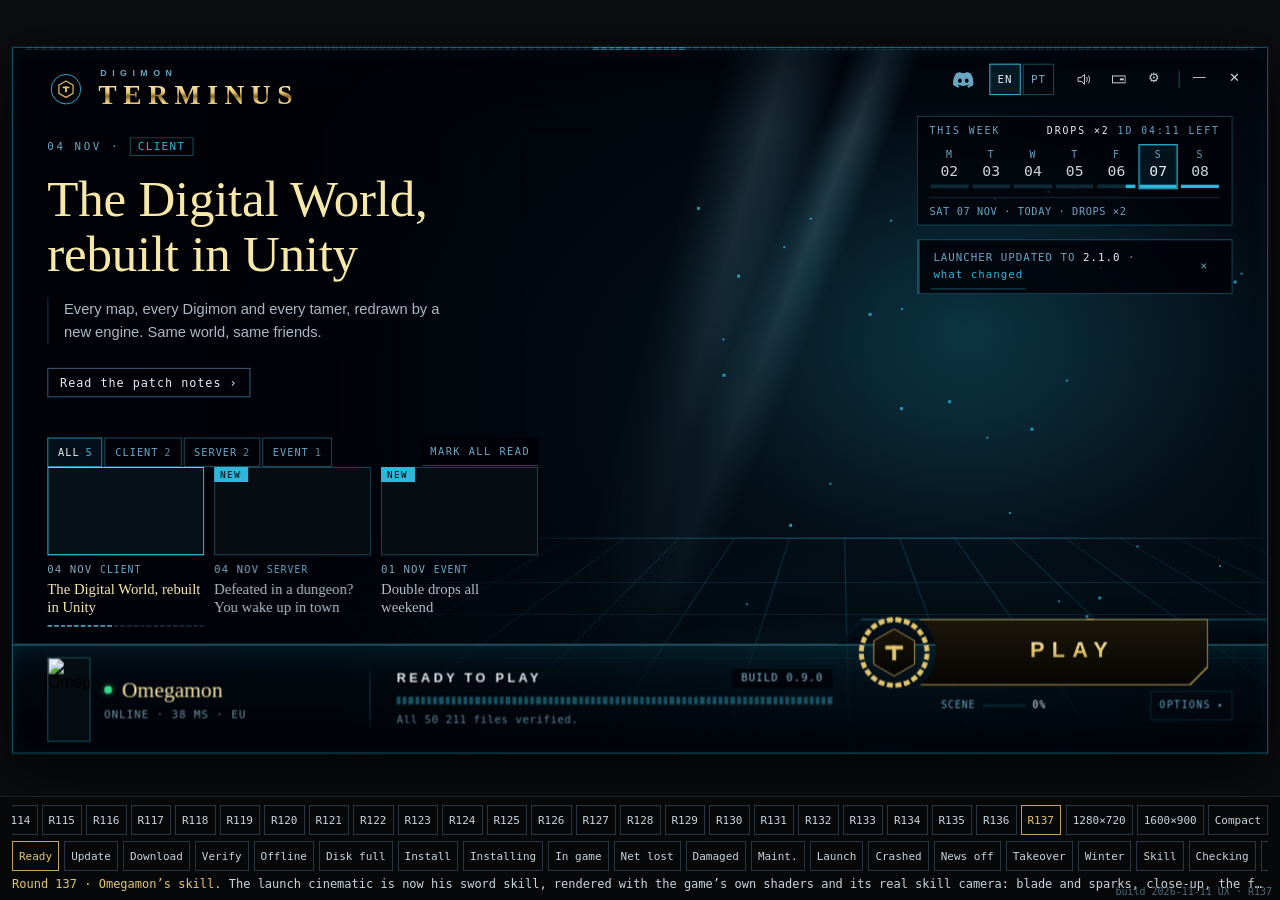
==== launcher-src/mockup.html @ d9e3bd2e "Launcher R137: launch cinematic is Omegamon's sword skill (bs01), rendered with the game's translate" ====
<!DOCTYPE html>
<html lang="en">
<head>
<meta charset="utf-8">
<meta name="viewport" content="width=device-width, initial-scale=1">
<title>Terminus Launcher — 137 rounds</title>
<link rel="icon" href="data:,">
<style>
  /* One hundred rounds, cumulative: round N = round N-1 + one change. #win gets classes r1..rN.
     Launcher only: update, news, server, settings, play. No account, no tamer (owner rule). */
  :root{--g:#000208;--td:#17505F;--tc:#1F8FAE;--tb:#2FB6D8;--lb:#4B8AA5;--gold:#E3C56E;--gd:#C7A452;--gb:#B99B52;--gl:#F7E7A8;--ink:#E8EDF2;--sil:#C9D4DC;--ok:#39d98a;--bad:#FF6644;--red:#CC2200;--un:#0d2a34;--warn:#E3C56E}
  *{box-sizing:border-box}
  html,body{margin:0;height:100%;background:#0b0d10;overflow:hidden;font-family:"Segoe UI",sans-serif;user-select:none}
  #fit{position:fixed;inset:0;display:grid;place-items:start start;padding-top:15px}
  #win{position:relative;width:1280px;height:720px;overflow:clip;background:var(--g);box-shadow:0 18px 60px #000d;outline:1px solid #1c2228;transform-origin:center;flex:none}
  button{all:unset;cursor:pointer} :focus-visible{outline:1px solid var(--gold);outline-offset:3px}
  .hide{display:none!important}

  /* ---- scene ---- */
  .scene{position:absolute;inset:0;background:url(img/hero_2560.png) 62% 50%/cover}
  .studio{position:absolute;inset:0;display:none;background:radial-gradient(ellipse 50% 42% at 66% 78%,rgba(31,143,174,.30),transparent 70%),radial-gradient(ellipse 70% 60% at 70% 40%,#071a24 0%,#020810 55%,#000208 100%)}
  .dots{position:absolute;inset:0;display:none;background:radial-gradient(circle,rgba(31,143,174,.16) 1px,transparent 1.6px) 0 0/12px 12px;-webkit-mask:radial-gradient(ellipse 45% 55% at 70% 55%,#000,transparent 75%);mask:radial-gradient(ellipse 45% 55% at 70% 55%,#000,transparent 75%)}
  .giant{position:absolute;left:560px;top:70px;display:none;font:700 150px Georgia,serif;letter-spacing:.04em;color:transparent;-webkit-text-stroke:1px rgba(47,182,216,.16);white-space:nowrap;pointer-events:none}
  .pair{position:absolute;left:100px;top:0;width:1280px;height:720px;display:none;background:url(img/hero_alpha.png) 0 0/1280px 720px no-repeat}
  .px1,.px2,.px3{transition:transform 1.2s cubic-bezier(.2,.6,.2,1)}
  #win.r6 .px1{transform:translate(calc(var(--px,0)*-3px),calc(var(--py,0)*-2px))}
  #win.r6 .px2{transform:translate(calc(var(--px,0)*-8px),calc(var(--py,0)*-4px))}
  #win.r6 .px3{transform:translate(calc(var(--px,0)*-14px),calc(var(--py,0)*-6px))}
  #win.r6 .pair .float{position:absolute;inset:0}
  #win.r6 .pair{animation:hover 7s ease-in-out infinite}
  @keyframes hover{50%{translate:0 -5px}}
  .fade{position:absolute;inset:0;pointer-events:none;background:linear-gradient(90deg,rgba(0,2,8,.94) 0%,rgba(0,2,8,.78) 30%,rgba(0,2,8,.12) 60%,transparent 78%),linear-gradient(0deg,rgba(0,2,8,.96) 0%,rgba(0,2,8,.55) 16%,transparent 34%),linear-gradient(180deg,rgba(0,2,8,.7),transparent 16%)}
  #win.r2 .scene{display:none} #win.r2 .studio,#win.r2 .dots,#win.r2 .giant,#win.r2 .pair{display:block}
  /* R11 close-up: the figure fills the right half and is the scale, so the giant outline goes */
  .haze{position:absolute;inset:0;display:none;pointer-events:none;background:radial-gradient(ellipse 46% 26% at 70% 104%,rgba(31,143,174,.20),transparent 70%),linear-gradient(0deg,rgba(23,80,95,.16),transparent 30%)}
  #win.r11 .giant{display:none!important} #win.r11 .haze{display:block}
  #win.r11 .pair{left:0;background-image:url(img/hero_close_alpha.png)}
  #win.r11 .studio{background:radial-gradient(ellipse 30% 46% at 71% 36%,rgba(31,143,174,.24),transparent 72%),radial-gradient(ellipse 62% 74% at 74% 46%,#06161f 0%,#020810 55%,#000208 100%)}
  #win.r11 .dots{-webkit-mask:radial-gradient(ellipse 34% 50% at 72% 40%,#000,transparent 75%);mask:radial-gradient(ellipse 34% 50% at 72% 40%,#000,transparent 75%)}
  #win.r11 .fade{background:linear-gradient(90deg,rgba(0,2,8,.96) 0%,rgba(0,2,8,.84) 32%,rgba(0,2,8,.2) 47%,transparent 56%),linear-gradient(0deg,rgba(0,2,8,.97) 0%,rgba(0,2,8,.5) 15%,transparent 30%),linear-gradient(180deg,rgba(0,2,8,.6),transparent 14%)}
  /* R16 ambient: drifting data motes behind the figure, one slow light sweep in front */
  .motes,.sweep{position:absolute;inset:0;pointer-events:none;display:none}
  #win.r16 .motes,#win.r16 .sweep{display:block}
  .motes i{position:absolute;background:var(--tb);animation:mote linear infinite}
  @keyframes mote{0%{transform:translateY(0);opacity:0}15%{opacity:var(--o)}85%{opacity:var(--o)}100%{transform:translateY(-90px);opacity:0}}
  .sweep{background:linear-gradient(104deg,transparent 42%,rgba(47,182,216,.09) 48%,rgba(247,231,168,.05) 50%,rgba(47,182,216,.09) 52%,transparent 58%) 0 0/300% 100%;animation:sweep 14s ease-in-out infinite;mix-blend-mode:screen;-webkit-mask:linear-gradient(90deg,transparent 40%,#000 60%);mask:linear-gradient(90deg,transparent 40%,#000 60%)}
  @keyframes sweep{0%{background-position:100% 0}60%,100%{background-position:0 0}}

  /* ---- chrome ---- */
  .brand{position:absolute;left:36px;top:26px;display:flex;align-items:center;gap:10px}
  .brand b{font:700 20px Georgia,serif;letter-spacing:.2em;background:linear-gradient(180deg,#FBEFC0 0%,#E8C878 40%,#8F6B24 54%,#EBD088 76%,#C7A452 100%);-webkit-background-clip:text;background-clip:text;color:transparent}
  #win.r3 .brand b{font-size:26px} #win.r3 .brand svg{width:30px;height:30px}
  .wc{position:absolute;right:18px;top:16px;display:flex;gap:4px;z-index:6;align-items:center}
  .wc button{width:30px;height:30px;display:grid;place-items:center;color:var(--sil);font-size:13px;border:1px solid transparent}
  .wc button:hover{border-color:var(--td);color:var(--gl)} .wc .x:hover{border-color:var(--red);color:var(--bad)}
  .lng{display:none;gap:2px;margin-right:10px} #win.r20 .lng{display:flex}
  .lng button{width:auto;height:24px;padding:0 8px;font:11px Consolas,monospace;letter-spacing:1px;color:var(--lb);border:1px solid var(--td)}
  .lng button[aria-pressed=true]{border-color:var(--gold);color:var(--gold);background:rgba(227,197,110,.06)}

  /* ---- story ---- */
  .story{position:absolute;left:36px;top:150px;width:470px}
  .story .eb{font:11px Consolas,monospace;color:var(--lb);letter-spacing:2px}
  .story h1{margin:14px 0 14px;font:400 48px/1.06 Georgia,serif;color:var(--gl)}
  .story p{margin:0;font-size:15px;line-height:1.6;color:#b3c2cb}
  .story .rd{display:inline-block;margin-top:18px;font:12px Consolas,monospace;color:var(--gold);letter-spacing:1px;border-bottom:1px solid rgba(199,164,82,.4);padding-bottom:2px;cursor:pointer}
  #win.r3 .story{top:128px;width:500px} #win.r3 .story h1{font-size:60px;line-height:1.02;margin:16px 0 18px} #win.r3 .story p{font-size:16px;max-width:400px}
  #win.r3 .story .eb{color:var(--gd)}
  #win.r11 .story{top:auto;bottom:302px;width:480px} #win.r11 .story h1{font-size:56px} #win.r15 .story{bottom:322px}
  .pg{position:absolute;left:36px;top:470px;display:flex;align-items:center;gap:12px;font:11px Consolas,monospace;color:var(--lb);letter-spacing:1px}
  .pg button{width:26px;height:26px;display:grid;place-items:center;border:1px solid var(--td);color:var(--sil)} .pg button:hover{border-color:var(--gd);color:var(--gl)}
  /* R7 news rail */
  .rail{position:absolute;left:36px;top:430px;width:500px;display:none}
  #win.r7 .rail{display:block} #win.r7 .pg{display:none}
  .ri{display:grid;grid-template-columns:62px 1fr;gap:14px;align-items:center;padding:9px 0;border-top:1px solid rgba(23,80,95,.55);cursor:pointer}
  .ri .d{font:11px Consolas,monospace;color:var(--lb);letter-spacing:1px}
  .ri .h{font:400 15px Georgia,serif;color:#9fb0ba;white-space:nowrap;overflow:hidden;text-overflow:ellipsis}
  .ri.on .h{color:var(--gl)} .ri:hover .h{color:var(--ink)}
  .ri .tm{grid-column:1/-1;display:none;gap:2px;height:2px;margin-top:6px}.ri.on .tm{display:flex}.ri .tm i{flex:1;background:var(--un)}.ri .tm i.l{background:var(--gd)}
  /* R15 thumbnails: crops of our own renders, 64x36 shown from 128x72 */
  .ri .th{display:none;width:64px;height:36px;background:#050c12 center/64px 36px no-repeat;outline:1px solid rgba(23,80,95,.8);outline-offset:-1px;filter:saturate(.85) brightness(1.05)}
  .ri.on .th{filter:brightness(1.3);outline-color:var(--gb)}
  #win.r15 .rail{top:412px;width:480px} #win.r15 .ri{grid-template-columns:64px 50px 1fr;gap:12px;padding:7px 0} #win.r15 .ri .th{display:block}

  /* ---- command bar ---- */
  .bar{position:absolute;left:0;right:0;bottom:0;height:112px;display:grid;grid-template-columns:300px 1fr 300px;align-items:center;gap:28px;padding:0 36px;border-top:1px solid rgba(23,80,95,.7);background:linear-gradient(180deg,rgba(0,2,8,.55),rgba(0,2,8,.94))}
  #win.r5 .bar{grid-template-columns:300px 1fr 380px}
  .srv{display:flex;align-items:center;gap:14px}
  .srv .pp{display:none;width:44px;height:86px;overflow:hidden;border:1px solid var(--td);flex:none;background:#050c12}
  .srv .pp img{display:block;width:126px;height:245px;margin:-36px 0 0 -41px}
  #win.r8 .srv .pp{display:block}
  .srv .tx{display:flex;flex-direction:column;gap:6px}
  .srv .r1{display:flex;align-items:center;gap:10px}
  .srv .d{width:8px;height:8px;border-radius:50%;background:var(--ok);box-shadow:0 0 6px #39d98a99}
  .srv .d.off{background:var(--bad);box-shadow:none}
  .srv b{font:400 20px Georgia,serif;color:var(--gl)}
  .srv .r2{font:11px Consolas,monospace;color:var(--lb);letter-spacing:1px}
  .srv .ld{display:none;gap:2px}.srv .ld i{width:8px;height:6px;background:var(--un)}.srv .ld i.l{background:var(--tc)}
  #win.r8 .srv .ld{display:flex}
  .prog .ph{display:flex;justify-content:space-between;align-items:baseline;font:12px Consolas,monospace;letter-spacing:1px;color:var(--lb);margin-bottom:10px;gap:10px}
  .prog .ph b{color:var(--gl);font-weight:400;white-space:nowrap} .prog .ph .er{color:var(--bad)}
  #win.r18 .prog .ph .er{border:1px solid var(--red);padding:1px 6px;font-size:11px}
  .strip{display:flex;gap:2px;height:8px}.strip i{flex:1;background:var(--un)}.strip i.l{background:var(--gold)}.strip i.t{background:var(--tc)}.strip i.e{background:var(--red)}.strip i.d{background:var(--td)}
  .prog .sub{margin-top:8px;font:11px/1.5 Consolas,monospace;color:#5f8494;letter-spacing:.5px;min-height:14px}
  #win.r18 .prog .sub{color:#6f93a3}
  .prog .sub u{color:var(--gold);text-decoration:none;border-bottom:1px solid rgba(199,164,82,.4);cursor:pointer}
  .actwrap{justify-self:end;display:flex;align-items:center;gap:14px}
  .gatebadge{display:none;position:relative;width:76px;height:76px;flex:none}
  #win.r5 .gatebadge{display:block}
  .gatebadge svg{position:absolute;inset:0}
  .gatebadge .sg{fill:var(--un)}.gatebadge .sg.l{fill:var(--gold)}.gatebadge .sg.t{fill:var(--tc)}.gatebadge .sg.h{fill:#FBEFC0}.gatebadge .sg.e{fill:var(--red)}.gatebadge .sg.d{fill:var(--td)}
  .gatebadge.spin svg.ring{animation:spin 1.2s linear infinite}
  @keyframes spin{to{transform:rotate(360deg)}}
  .play{width:280px;height:68px;position:relative;cursor:pointer;background:var(--gb);padding:1px;clip-path:polygon(18px 0,100% 0,100% calc(100% - 18px),calc(100% - 18px) 100%,0 100%,0 18px)}
  .play .in{height:100%;display:flex;align-items:center;justify-content:center;gap:14px;background:linear-gradient(180deg,#1c170b,#070604);clip-path:inherit;position:relative;overflow:hidden}
  .play span{font-size:24px;font-weight:700;letter-spacing:.5em;padding-left:.5em;background:linear-gradient(180deg,#FBEFC0,#E3C56E 55%,#C7A452);-webkit-background-clip:text;background-clip:text;color:transparent}
  .play small{font:11px Consolas,monospace;color:var(--gd);letter-spacing:1px}
  .play:hover{background:var(--gl);filter:drop-shadow(0 0 16px rgba(227,197,110,.3))}
  .play.teal{background:var(--td)} .play.teal span{background:linear-gradient(180deg,#bfe3ee,#4B8AA5);-webkit-background-clip:text;background-clip:text}
  .play.teal .in{background:linear-gradient(180deg,#071820,#03080c)} .play.teal small{color:var(--lb)}
  .play.red{background:var(--red)} .play.red span{background:linear-gradient(180deg,#ffd0c4,#FF6644);-webkit-background-clip:text;background-clip:text}
  .play.red .in{background:linear-gradient(180deg,#1a0805,#070302)} .play.red small{color:#c0503c}
  .play .sheen{position:absolute;top:0;bottom:0;width:22%;left:-25%;background:linear-gradient(90deg,transparent,rgba(247,231,168,.18),transparent);transform:skewX(-18deg)}
  .play:hover .sheen{animation:sh 1s ease-out infinite} @keyframes sh{from{left:-25%}to{left:110%}}
  /* R17 the Gate is cut into the button's left end: one control, one progress */
  #win.r17 .actwrap{gap:0;align-items:flex-start} #win.r17 .gatebadge{margin:-4px -36px 0 0;z-index:2}
  #win.r17 .play{width:318px;-webkit-mask:radial-gradient(circle at -2px 50%,transparent 42px,#000 43px);mask:radial-gradient(circle at -2px 50%,transparent 42px,#000 43px);clip-path:polygon(0 0,100% 0,100% calc(100% - 18px),calc(100% - 18px) 100%,0 100%)}
  #win.r17 .play .in{padding-left:40px;gap:12px} #win.r17 .play span{font-size:22px;letter-spacing:.34em;padding-left:.34em} .play small{white-space:nowrap}
  #win.r19 .play small:not(:empty)~.kc{display:none}
  #win.r17 .minor{padding-left:46px}
  .minor{display:none;gap:6px;margin-top:0}
  .minor button{height:28px;padding:0 10px;border:1px solid var(--td);font:11px Consolas,monospace;color:var(--sil);letter-spacing:1px}
  .minor button:hover{border-color:var(--tc);color:var(--gl)}
  #win.r4 .minor.on{display:flex}

  /* ---- R9 settings sheet ---- */
  .scrim{position:absolute;inset:0;background:rgba(0,1,5,.55);opacity:0;pointer-events:none;transition:opacity .2s;z-index:7}
  .sheet{position:absolute;top:0;right:0;bottom:0;width:440px;transform:translateX(100%);visibility:hidden;transition:transform .26s cubic-bezier(.2,.8,.2,1),visibility 0s .26s;background:linear-gradient(180deg,#040a12,#000208);border-left:1px solid var(--td);z-index:8;padding:28px 30px;overflow:auto}
  #win.sheetopen .scrim,#win.notesopen .scrim{opacity:1;pointer-events:auto} #win.sheetopen .sheet{transform:none;visibility:visible;transition-delay:0s}
  .sheet h2,.notes h2{margin:0;font:400 28px Georgia,serif;color:var(--gl)} .sheet .x,.notes .x{position:absolute;right:16px;top:18px;width:30px;height:30px;display:grid;place-items:center;color:var(--sil);border:1px solid transparent}.sheet .x:hover,.notes .x:hover{border-color:var(--td)}
  .sh-g{margin-top:22px}.sh-g .gl{font-size:11px;font-weight:600;letter-spacing:.36em;color:var(--lb);margin-bottom:8px}
  .sh-o{display:flex;align-items:center;justify-content:space-between;min-height:40px;border-top:1px solid var(--un);font-size:13.5px;color:var(--sil);gap:10px}
  .seg{display:flex;gap:2px}.seg button{height:26px;padding:0 9px;border:1px solid var(--td);font:11px Consolas,monospace;color:var(--lb);letter-spacing:1px}
  .seg button[aria-pressed=true]{border-color:var(--gold);color:var(--gold);background:rgba(227,197,110,.06)}
  .tg{width:52px;height:22px;border:1px solid var(--td);position:relative;cursor:pointer;flex:none}
  .tg::after{content:"OFF";position:absolute;inset:0;display:grid;place-items:center;font:700 9px Consolas,monospace;letter-spacing:2px;color:#3a4650}
  .tg.on{border-color:var(--gb);background:repeating-linear-gradient(90deg,rgba(0,0,0,.25) 0 1px,transparent 1px 6px),linear-gradient(180deg,#E3C56E,#C7A452)}.tg.on::after{content:"ON";color:#1a1205}
  .sh-a{display:flex;gap:6px;margin-top:10px}.sh-a button{height:32px;padding:0 12px;border:1px solid var(--td);font:11px Consolas,monospace;color:var(--sil);letter-spacing:1px}.sh-a button:hover{border-color:var(--tc);color:var(--gl)}
  .sh-n{margin-top:16px;font:11px Consolas,monospace;color:#5f8494;line-height:1.5}
  .gear{display:none} #win.r9 .gear{display:grid}

  /* ---- R12 first install: a full-window flow that replaces story and bar ---- */
  .inst{position:absolute;left:36px;top:96px;width:520px;display:none;z-index:3}
  #win.r12[data-st=install] .inst,#win.r12[data-st=installing] .inst{display:block}
  #win.r12[data-st=install] :is(.story,.rail,.pg,.bar),#win.r12[data-st=installing] :is(.story,.pg,.bar){display:none!important}
  .inst .eb{font:11px Consolas,monospace;color:var(--gd);letter-spacing:2px}
  .inst h1{margin:12px 0 10px;font:400 46px/1.04 Georgia,serif;color:var(--gl)}
  .inst p{margin:0 0 20px;font-size:15px;line-height:1.55;color:#b3c2cb;max-width:440px}
  .facts{display:grid;grid-template-columns:repeat(3,1fr);border-top:1px solid var(--td);border-bottom:1px solid var(--un)}
  .facts div{padding:10px 0 11px;font:11px Consolas,monospace;color:var(--lb);letter-spacing:1px}
  .facts div+div{padding-left:16px;border-left:1px solid var(--un)}
  .facts b{display:block;margin-top:4px;font:400 22px Georgia,serif;letter-spacing:0;color:var(--ink)}
  .fld{margin-top:18px}.fld .lb,.disk .lb{font:11px Consolas,monospace;color:var(--lb);letter-spacing:1px;margin-bottom:7px;display:flex;justify-content:space-between}
  .fld .row{display:flex;gap:6px}.fld .path{flex:1;height:34px;display:flex;align-items:center;padding:0 12px;border:1px solid var(--td);font:13px Consolas,monospace;color:var(--ink);background:rgba(4,10,18,.7)}
  .fld .row button,.ib{height:34px;padding:0 14px;border:1px solid var(--td);font:11px Consolas,monospace;color:var(--sil);letter-spacing:1px;display:grid;place-items:center}
  .fld .row button:hover,.ib:hover{border-color:var(--tc);color:var(--gl)}
  .disk{margin-top:16px}.disk .ok{color:var(--ok)}
  .dmeter{display:flex;gap:2px;height:8px}.dmeter i{flex:1;background:var(--un)}.dmeter i.u{background:var(--td)}.dmeter i.n{background:var(--gold)}
  .disk .lg{margin-top:7px;display:flex;gap:16px;font:11px Consolas,monospace;color:#5f8494;letter-spacing:.5px}
  .disk .lg i{display:inline-block;width:8px;height:8px;margin-right:6px;vertical-align:-1px}
  .iopt{margin-top:14px;display:flex;gap:26px;font-size:13px;color:var(--sil)} .iopt label{display:flex;align-items:center;gap:10px}
  .igo{margin-top:22px;display:flex;align-items:center;gap:16px}
  .igo .play{width:300px}
  .igo .tip{font:11px/1.5 Consolas,monospace;color:#5f8494;max-width:190px}
  .inst .run{display:none} #win[data-st=installing] .inst .run{display:block} #win[data-st=installing] .inst .setup{display:none}
  .steps{display:flex;gap:0;margin:4px 0 18px;font:11px Consolas,monospace;letter-spacing:1px}
  .steps span{flex:1;padding:8px 0;border-top:2px solid var(--un);color:#5f8494}.steps span.on{border-color:var(--gold);color:var(--gl)}.steps span.dn{border-color:var(--td);color:var(--lb)}
  .bigstrip{display:flex;gap:2px;height:10px}.bigstrip i{flex:1;background:var(--un)}.bigstrip i.l{background:var(--gold)}
  .inst .nums{display:flex;justify-content:space-between;margin-top:10px;font:12px Consolas,monospace;color:var(--lb);letter-spacing:1px}.inst .nums b{color:var(--ink);font-weight:400}
  .inst .now{margin-top:14px;font:11px/1.6 Consolas,monospace;color:#5f8494}
  .inst .ctl{margin-top:20px;display:flex;gap:6px}
  .inst.paused .bigstrip i.l{background:var(--gd);opacity:.55}

  /* ---- R13 game running: the launcher steps back to the tray ---- */
  .tray{position:absolute;right:18px;top:58px;width:300px;display:none;gap:12px;padding:12px 14px;border:1px solid var(--td);background:rgba(4,10,18,.9);z-index:4}
  #win.r13[data-st=running] .tray{display:flex}
  .tray svg{flex:none} .tray b{display:block;font:400 15px Georgia,serif;color:var(--gl)} .tray span{display:block;margin-top:4px;font:11px/1.5 Consolas,monospace;color:var(--lb)}

  /* ---- R14 patch notes sheet (left) ---- */
  .notes{position:absolute;top:0;left:0;bottom:0;width:560px;transform:translateX(-100%);visibility:hidden;transition:transform .26s cubic-bezier(.2,.8,.2,1),visibility 0s .26s;background:linear-gradient(180deg,#040a12,#000208);border-right:1px solid var(--td);z-index:8;padding:28px 36px;overflow:auto}
  #win.notesopen .notes{transform:none;visibility:visible;transition-delay:0s}
  .notes .vs{display:flex;gap:2px;margin-top:16px}
  .notes .meta{margin-top:12px;font:11px Consolas,monospace;color:var(--lb);letter-spacing:1px}
  .pn-g{margin-top:20px}.pn-g .gl{font-size:11px;font-weight:600;letter-spacing:.36em;color:var(--lb);margin-bottom:6px}
  .pn-i{display:grid;grid-template-columns:1fr auto;gap:14px;align-items:baseline;padding:9px 0;border-top:1px solid var(--un);font-size:13.5px;line-height:1.5;color:var(--sil)}
  .pn-i em{font:normal 10px Consolas,monospace;letter-spacing:1px;color:var(--lb);border:1px solid var(--un);padding:1px 6px;white-space:nowrap}
  .notes .foot{margin-top:22px;display:flex;gap:6px;align-items:center}
  .notes .foot .go{height:34px;padding:0 14px;border:1px solid var(--gb);font:11px Consolas,monospace;color:var(--gold);letter-spacing:1px;display:grid;place-items:center}

  /* ---- R19 keyboard ---- */
  .kc{display:none;font:10px/1 Consolas,monospace;font-style:normal;letter-spacing:1px;color:var(--lb);border:1px solid var(--td);padding:3px 5px;margin-left:10px;vertical-align:2px;-webkit-text-fill-color:var(--lb)}
  #win.r19 .kc{display:inline-block}
  .keys{position:absolute;left:36px;top:112px;width:500px;height:488px;display:none;z-index:6;padding:22px 26px 18px;border:1px solid var(--td);background:linear-gradient(180deg,#040a12,#000208)}
  #win.keysopen .keys{display:block}
  .keys h3{margin:0 0 12px;font:400 24px Georgia,serif;color:var(--gl)}
  .keys .k{display:grid;grid-template-columns:92px 1fr;align-items:center;min-height:34px;border-top:1px solid var(--un);font-size:13.5px;color:var(--sil)}
  .keys .k kbd{justify-self:start;font:11px Consolas,monospace;letter-spacing:1px;color:var(--ink);border:1px solid var(--td);border-bottom-width:2px;padding:3px 7px}
  .keys .nt{margin-top:10px;font:11px Consolas,monospace;color:#5f8494}
  #win.r19.kfoc .actwrap{outline:1px solid var(--gold);outline-offset:5px}

  /* ---- R10 launch ---- */
  .flash{position:absolute;inset:0;pointer-events:none;opacity:0;z-index:9;background:radial-gradient(circle at 78% 62%,#F7E7A855,#000208 48%)}
  #win.launch .flash{animation:fl 1.4s ease-in forwards} @keyframes fl{45%{opacity:.55}100%{opacity:1}}
  #win.launch .pair{transition:transform 1.4s ease-in;transform:scale(1.05);transform-origin:70% 60%}
  #win.r11.launch .pair{transform-origin:72% 38%}
  .starting{position:absolute;inset:0;display:grid;place-items:center;z-index:10;opacity:0;pointer-events:none;text-align:center}
  #win.launch .starting{opacity:1;transition:opacity .3s 1.2s}
  .starting b{display:block;font-size:22px;font-weight:600;letter-spacing:.5em;padding-left:.5em;color:var(--gd)} .starting small{display:block;margin-top:12px;font:12px Consolas,monospace;color:var(--lb);letter-spacing:1px}


  /* ================= R21-R40 ================= */
  /* R21 Supreme Cannon: classic Omegamon from our client, cannon aimed at the headline */
  #win.r21 .studio{background:#000208 url(img/hero_cannon_plate.png) 0 -52px/1280px 720px no-repeat}
  #win.r21 .dots{display:none}
  #win.r21 .pair{top:-52px;background-image:url(img/hero_cannon_alpha.png)}
  #win.r21.launch .pair{transform-origin:40% 22%}
  #win.r21 .story{top:92px;bottom:auto;width:462px} #win.r21 .story h1{font-size:48px;line-height:1.08;margin:14px 0 16px}
  #win.r21 .story p{max-width:420px}
  #win.r21 .fade{background:linear-gradient(90deg,rgba(0,2,8,.92) 0%,rgba(0,2,8,.7) 24%,rgba(0,2,8,.16) 36%,transparent 41%),linear-gradient(0deg,rgba(0,2,8,.97) 0%,rgba(0,2,8,.45) 14%,transparent 24%),linear-gradient(180deg,rgba(0,2,8,.55),transparent 12%)}
  #win.r21 .flash{background:radial-gradient(circle at 39% 20%,#F7E7A855,#000208 46%)}

  /* R22 wordmark lockup */
  .brand .bx{display:flex;flex-direction:column;gap:3px}
  .brand .sup{display:none;font:600 9px "Segoe UI",sans-serif;letter-spacing:.62em;color:var(--lb);padding-left:2px}
  .brand .rule{display:none;width:180px;height:1px;margin-left:16px;background:linear-gradient(90deg,var(--td),transparent);position:relative}
  .brand .rule::before{content:"";position:absolute;left:0;top:-2px;width:5px;height:5px;background:var(--gd)}
  #win.r22 .brand{gap:14px;top:22px} #win.r22 .brand .sup,#win.r22 .brand .rule{display:block}
  #win.r22 .brand b{font-size:28px;letter-spacing:.24em;line-height:1} #win.r22 .brand svg{width:38px;height:38px}

  /* R23 the bar steps up behind PLAY: one plinth, one keystone */
  .plinth{display:none;position:absolute;right:0;top:-26px;width:440px;height:26px;pointer-events:none;
    background:linear-gradient(180deg,rgba(0,4,10,.86),rgba(0,3,9,.9));clip-path:polygon(26px 0,100% 0,100% 100%,0 100%)}
  .plinth::before{content:"";position:absolute;left:26px;right:0;top:0;height:1px;background:rgba(23,80,95,.9)}
  .plinth::after{content:"";position:absolute;left:0;bottom:0;width:36.8px;height:1px;background:rgba(23,80,95,.9);transform-origin:0 0;transform:rotate(-45deg)}
  .plinth i{position:absolute;right:178px;top:-3px;width:7px;height:7px;background:var(--gd)}
  #win.r23 .plinth{display:block} #win.r23 .actwrap{margin-top:-62px}
  #win.r23 .bar{border-top-color:rgba(23,80,95,.9);clip-path:none}
  #win.r23 .bar{background:linear-gradient(180deg,rgba(0,2,8,.6),rgba(0,2,8,.95))}

  /* R24 news categories */
  .cats{position:absolute;left:36px;top:398px;display:none;gap:2px}
  .cats button{height:24px;padding:0 9px;border:1px solid var(--td);font:10.5px Consolas,monospace;letter-spacing:1px;color:var(--lb)}
  .cats button b{font-weight:400;color:#5f8494;margin-left:6px}
  .cats button[aria-pressed=true]{border-color:var(--tc);color:var(--ink);background:rgba(31,143,174,.10)}
  .cats button[aria-pressed=true] b{color:var(--tb)}
  #win.r24 .cats{display:flex} #win.r24 .rail{top:432px}
  .ri .cg{display:none;font:10px Consolas,monospace;letter-spacing:1px;color:var(--tc)}
  #win.r24 .ri{grid-template-columns:64px 50px 1fr} #win.r24 .ri .d{display:flex;flex-direction:column;gap:3px;line-height:1}
  #win.r24 .ri .cg{display:block}

  /* R25 update size preview: the strip shows what the 312 MB is made of */
  .strip i.p1{background:#1F8FAE}.strip i.p2{background:#4B8AA5}.strip i.p3{background:#2b6d84}.strip i.p4{background:#C7A452}
  .legend{display:flex;gap:14px;font:11px Consolas,monospace;color:var(--lb);letter-spacing:.5px}
  .legend i{display:inline-block;width:8px;height:8px;margin-right:6px;vertical-align:-1px}
  .legend b{font-weight:400;color:var(--ink)}
  .prog .sub .legend{margin-top:1px}

  /* R26 changelog diff */
  .diff{display:none;margin-top:16px;border:1px solid var(--un);padding:10px 12px}
  #win.r26 .diff{display:block}
  .diff .dh{display:flex;justify-content:space-between;font:11px Consolas,monospace;color:var(--lb);letter-spacing:1px}
  .diff .dh b{color:var(--ink);font-weight:400}
  .diff .db{display:flex;gap:2px;height:6px;margin:9px 0 8px}.diff .db i{flex:1}
  .diff .dl{display:flex;gap:16px;font:11px Consolas,monospace;color:var(--lb)}.diff .dl i{display:inline-block;width:8px;height:8px;margin-right:6px;vertical-align:-1px}
  .k-new{background:#2FB6D8}.k-chg{background:#1F8FAE}.k-fix{background:#4B8AA5}.k-del{background:#7a3a2e}
  .pn-i .mk{display:none}
  #win.r26 .pn-i{grid-template-columns:44px 1fr auto;padding:7px 0} #win.r26 .pn-g{margin-top:14px} #win.r26 .diff{margin-top:12px} #win.r26 .pn-i .mk{display:block;font:normal 9.5px Consolas,monospace;letter-spacing:1px;padding:2px 0;text-align:center;color:#000208;align-self:start;margin-top:3px}
  #win.r26 .pn-i .mk.k-del{color:#f0c8bd}
  .pn-i .sz{display:none} #win.r26 .pn-i .sz{display:inline;margin-left:8px;color:#5f8494;font:11px Consolas,monospace}

  /* R27 maintenance countdown */
  .maint{position:absolute;right:36px;top:66px;display:none;flex-direction:column;gap:7px;padding:10px 14px 11px;border:1px solid var(--td);background:rgba(0,2,8,.84);z-index:5;font:11px Consolas,monospace;letter-spacing:1px;color:var(--lb)}
  #win.r27[data-st=maint] .maint{display:flex}
  .maint b{color:var(--ink);font-weight:400}
  .maint .m2{display:flex;align-items:center;gap:12px}
  .maint .cd{font:18px Consolas,monospace;color:var(--gl);letter-spacing:2px}
  .maint .mb{display:flex;gap:2px}.maint .mb i{width:6px;height:10px;background:var(--un)}.maint .mb i.l{background:var(--tc)}
  #win[data-st=maint] .evt{top:142px}
  /* R28 entering the world */
  .world{position:absolute;inset:0;z-index:9;display:none;background:linear-gradient(90deg,rgba(0,2,8,.94) 0%,rgba(0,2,8,.8) 34%,rgba(0,2,8,.22) 50%,rgba(0,2,8,.12) 100%)}
  #win[data-st=launching] .brand{z-index:10}
  #win.r28[data-st=launching] .world{display:block}
  #win.r28[data-st=launching] :is(.story,.rail,.cats,.pg,.bar,.brand .rule,.maint,.evt){visibility:hidden}
  .world .wl{position:absolute;left:36px;top:190px;width:500px}
  .world .eb{font:11px Consolas,monospace;color:var(--gd);letter-spacing:2px}
  .world h2{margin:12px 0 26px;font:400 44px/1.06 Georgia,serif;color:var(--gl)}
  .stg{display:grid;grid-template-columns:120px 1fr 110px;align-items:center;gap:14px;padding:11px 0;border-top:1px solid var(--un);font:11px Consolas,monospace;letter-spacing:1px;color:var(--lb)}
  .stg .bars{display:flex;gap:2px;height:6px}.stg .bars i{flex:1;background:var(--un)}.stg .bars i.l{background:var(--tc)}.stg .bars i.g{background:var(--gd)}
  .stg .v{text-align:right;color:var(--ink)} .stg.done .v{color:var(--lb)} .stg.wait{color:#5f8494}
  .world .nt{margin-top:16px;font:11px/1.6 Consolas,monospace;color:#5f8494}
  @keyframes chg{50%{transform:scale(1.18);opacity:.75}}

  /* R29 community row */
  .comm{display:none;gap:2px;margin-right:12px}
  #win.r29 .comm{display:flex}
  .comm a{height:24px;display:flex;align-items:center;gap:6px;padding:0 8px;border:1px solid transparent;font:10.5px Consolas,monospace;letter-spacing:1px;color:var(--lb);text-decoration:none;cursor:pointer}
  .comm a:hover{border-color:var(--td);color:var(--ink)}
  .comm a svg{flex:none}

  /* R30 event theming hook: data-event on #win sets the accent of the studio glow and lights an event chip */
  .evt{display:none;position:absolute;right:36px;top:70px;z-index:4;align-items:center;gap:10px;height:30px;padding:0 12px 0 0;border:1px solid var(--td);background:rgba(0,2,8,.78);font:11px Consolas,monospace;letter-spacing:1px;color:var(--lb)}
  .evt::before{content:"";width:4px;align-self:stretch;background:var(--ev,#2FB6D8)}
  .evt b{font-weight:400;color:var(--ink)} .evt .t{color:var(--gl)}
  #win.r30[data-event] .evt{display:flex}
  #win.r30[data-event=double-drops]{--ev:#2FB6D8}
  #win.r30[data-event] .haze{background:radial-gradient(ellipse 46% 26% at 70% 98%,color-mix(in srgb,var(--ev) 26%,transparent),transparent 70%),linear-gradient(0deg,rgba(23,80,95,.16),transparent 30%)}
  .ri .lv{display:none} #win.r30[data-event] .ri .lv{display:inline-block;margin-left:8px;font:9.5px Consolas,monospace;letter-spacing:1px;color:#000208;background:var(--ev);padding:1px 5px;vertical-align:2px}

  /* R31 first run: this PC, checked */
  .thispc{display:none;margin-top:16px}
  #win.r31 .thispc{display:block}
  .thispc .lb{font:11px Consolas,monospace;color:var(--lb);letter-spacing:1px;margin-bottom:7px;display:flex;justify-content:space-between}
  .thispc .lb b{font-weight:400;color:var(--gl)}
  .thispc .rw{display:grid;grid-template-columns:repeat(4,1fr);border-top:1px solid var(--td);border-bottom:1px solid var(--un)}
  .thispc .rw div{padding:8px 0 9px;font:10.5px Consolas,monospace;color:var(--lb);letter-spacing:1px}
  .thispc .rw div+div{padding-left:12px;border-left:1px solid var(--un)}
  .thispc .rw b{display:block;margin-top:3px;font:400 14px Georgia,serif;letter-spacing:0;color:var(--ink)}
  .thispc .rw b::after{content:" ✓";font:11px Consolas,monospace;color:var(--ok)}
  #win.r31 .inst{top:84px} #win.r31 .inst p{margin-bottom:14px} #win.r31 .inst h1{font-size:42px}
  #win.r31 .fld{margin-top:14px} #win.r31 .disk{margin-top:12px} #win.r31 .igo{margin-top:16px} #win.r31 .iopt{margin-top:12px}

  /* R32 compact mode */
  .wc .cmp{display:none} #win.r32 .wc .cmp{display:grid}
  #win.mini{height:212px}
  #win.mini :is(.story,.rail,.cats,.pg,.evt,.maint,.motes,.sweep){display:none!important}
  #win.mini .pair{top:-118px;left:-40px} #win.mini .studio{background-position:-40px -118px}
  #win.mini .brand .rule{display:none}
  #win.mini .mtx{display:block}
  .mtx{display:none;position:absolute;left:36px;top:74px;font:400 17px Georgia,serif;color:var(--sil);white-space:nowrap}
  .mtx span{font:11px Consolas,monospace;color:var(--lb);letter-spacing:1px;margin-right:12px}
  #win.mini .fade{background:linear-gradient(90deg,rgba(0,2,8,.95) 0%,rgba(0,2,8,.7) 30%,transparent 50%)}

  /* R33 a larger window: chrome keeps its size, the art and the column scale */
  #win.big{width:1600px;height:900px}
  #win.big .studio{background-size:1600px 900px;background-position:0 -65px}
  #win.big .pair{top:-65px;width:1600px;height:900px;background-size:1600px 900px}
  #win.big .story{top:108px;width:540px;left:48px} #win.big .story h1{font-size:66px} #win.big .story p{font-size:17px;max-width:500px}
  #win.big .cats{top:500px;left:48px} #win.big .rail{top:536px;left:48px;width:560px}
  #win.big .brand{left:48px} #win.big .bar{height:124px;padding:0 48px}
  #win.big .fade{background:linear-gradient(90deg,rgba(0,2,8,.92) 0%,rgba(0,2,8,.7) 24%,rgba(0,2,8,.16) 36%,transparent 41%),linear-gradient(0deg,rgba(0,2,8,.97) 0%,rgba(0,2,8,.45) 14%,transparent 24%),linear-gradient(180deg,rgba(0,2,8,.55),transparent 12%)}

  /* R34 sound cues */
  .wc .snd{display:none} #win.r34 .wc .snd{display:grid}
  .sh-g.sound{display:none} #win.r34 .sh-g.sound{display:block}
  .sh-o small{display:block;font:11px Consolas,monospace;color:#5f8494;margin-top:2px}
  .sh-o.tall{min-height:50px}

  /* R35 crash and report */
  .report{position:absolute;left:36px;top:96px;width:520px;display:none;z-index:6;padding:22px 26px 20px;border:1px solid var(--td);background:linear-gradient(180deg,#040a12,#000208)}
  #win.reportopen .report{display:block}
  .report h3{margin:0 0 6px;font:400 26px Georgia,serif;color:var(--gl)}
  .report p{margin:0 0 14px;font-size:13.5px;line-height:1.55;color:var(--sil)}
  .report .f{display:grid;grid-template-columns:1fr auto 52px;gap:12px;align-items:center;min-height:36px;border-top:1px solid var(--un);font:12px Consolas,monospace;color:var(--ink)}
  .report .f span{color:var(--lb);font-size:11px}
  .report .nv{margin-top:12px;padding:9px 12px;border:1px solid var(--un);font:11px/1.5 Consolas,monospace;color:var(--lb)}
  .report .nv b{color:var(--ink);font-weight:400}
  .report .ac{margin-top:16px;display:flex;gap:6px}
  .report .ac .go{height:34px;padding:0 14px;border:1px solid var(--gb);font:11px Consolas,monospace;color:var(--gold);letter-spacing:1px;display:grid;place-items:center}

  /* R36 the error code is a chip that copies the details support needs */
  #win.r36 .prog .ph .er{cursor:pointer;display:inline-flex;align-items:center;gap:6px}
  #win.r36 .prog .ph .er::after{content:"";width:8px;height:9px;border:1px solid currentColor;box-shadow:2px -2px 0 -1px #000208,2px -2px 0 0 currentColor;opacity:.8}
  #win.r36 .prog .ph .er.ok{border-color:var(--td);color:var(--lb)} #win.r36 .prog .ph .er.ok::after{display:none}

  /* R37 headline polish: category chip, measured paragraph, ghost button for the notes */
  #win.r37 .story .eb{display:flex;align-items:center;gap:10px}
  #win.r37 .story .eb .cg{border:1px solid var(--td);padding:2px 7px;color:var(--tb);letter-spacing:1.5px}
  #win.r37 .story .rd{border:1px solid rgba(199,164,82,.45);padding:7px 12px;margin-top:16px}
  #win.r37 .story p{max-width:400px;color:#a9b9c3}
  #win.r37 .story h1{text-wrap:balance}

  /* R38 the Gate counts: digits in the hex while it works, a bright lead segment */
  .gatebadge .pc{display:none}
  #win.r38 .gatebadge.spin .pc{display:block} #win.r38 .gatebadge.spin .tg{display:none}
  #win.r38 .gatebadge.spin svg.ring{animation:none}
  .gatebadge .sg.hd{fill:#FBEFC0}

  /* R39 accessibility */
  .sh-g.a11y{display:none} #win.r39 .sh-g.a11y{display:block}
  #win.t115 .story p,#win.t115 .prog .sub,#win.t115 .ri .h{font-size:1.15em}
  #win.t115 .story p{font-size:17px} #win.t115 .ri .h{font-size:17px} #win.t115 .prog .sub{font-size:12.5px}

  /* R40 calm ready: gold is only PLAY; a verified strip is quiet teal */
  #win.r40[data-st=ready] .strip i.l{background:#17505F}
  #win.r40[data-st=ready] .prog .ph b{color:var(--lb)}
  #win.r40 .ri .tm i.l{background:#4B8AA5}
  #win.r40 .story .eb{color:var(--lb)}
  /* fixes found in the 1:1 renders */
  #win[data-st=install] .cats,#win[data-st=installing] .cats{display:none!important}
  #win.r31 .igo .play{-webkit-mask:none;mask:none;width:300px;clip-path:polygon(18px 0,100% 0,100% calc(100% - 18px),calc(100% - 18px) 100%,0 100%,0 18px)}
  #win.r31 .igo .play .in{padding-left:0}
  #win.mini .plinth,#win.mini .comm{display:none!important} #win.mini .actwrap{margin-top:0}
  #win.mini .bar{background:linear-gradient(180deg,rgba(0,2,8,.86),rgba(0,2,8,.97))}
  #win.mini .pair{top:-96px;left:10px} #win.mini .studio{background-position:10px -96px}
  #win[data-st=crashed] .play span{font-size:18px;letter-spacing:.24em;padding-left:.24em;white-space:nowrap}
  #win.reportopen :is(.story,.cats,.rail){visibility:hidden}
  #win.big .story{width:600px} #win.big .story h1{font-size:60px}

  /* ================= R41-R60 ================= */
  /* R41 the re-shot art (cape lit red) */
  /* owner 2026-11-05: keep the clear-cannon art (keyart3) over the red-cape re-shoot */
  #win.big.r41 .studio{background-size:1600px 900px;background-position:0 -65px}

  /* R42 opening choreography: art powers up, type rises, bar slides, the Gate fills last */
  @keyframes o-fade{from{opacity:0}}
  @keyframes o-on{from{opacity:0;scale:1.035;filter:brightness(.25) saturate(.4)}}
  @keyframes o-up{from{opacity:0;translate:0 14px}}
  @keyframes o-bar{from{opacity:0;translate:0 30px}}
  @keyframes o-seg{from{opacity:.08}}
  @keyframes o-play{0%{filter:brightness(.35)}70%{filter:brightness(1.35)}}
  #win.r42.open :is(.studio,.floor,.haze){animation:o-fade .7s ease-out both}
  #win.r42.open .pair{animation:o-on .95s cubic-bezier(.2,.7,.2,1) .12s both,hover 7s ease-in-out 1.1s infinite}
  #win.r42.open .brand{animation:o-up .5s ease-out .3s both}
  #win.r42.open .story>*{animation:o-up .5s cubic-bezier(.2,.7,.2,1) both}
  #win.r42.open .story>:nth-child(1){animation-delay:.38s}#win.r42.open .story>:nth-child(2){animation-delay:.46s}
  #win.r42.open .story>:nth-child(3){animation-delay:.56s}#win.r42.open .story>:nth-child(4){animation-delay:.64s}
  #win.r42.open .cats{animation:o-up .45s ease-out .7s both}
  #win.r42.open .rail .ri{animation:o-up .45s ease-out both}
  #win.r42.open .rail .ri:nth-child(1){animation-delay:.76s}#win.r42.open .rail .ri:nth-child(2){animation-delay:.84s}#win.r42.open .rail .ri:nth-child(3){animation-delay:.92s}
  #win.r42.open .bar{animation:o-bar .55s cubic-bezier(.2,.7,.2,1) .5s both}
  #win.r42.open .wc,#win.r42.open .evt{animation:o-fade .5s ease-out .6s both}
  #win.r42.open .gatebadge .sg{animation:o-seg .18s ease-out both;animation-delay:calc(.95s + var(--i,0) * 22ms)}
  #win.r42.open .play{animation:o-play .5s ease-out 1.45s both}

  /* R43 bar hierarchy: status in bright tracked caps, build as data, hairlines between zones */
  #win.r43 .prog .ph{align-items:center;margin-bottom:11px}
  #win.r43 .prog .ph #ph1{font:600 13px "Segoe UI",sans-serif;letter-spacing:.26em;color:var(--ink)}
  #win.r43 .prog .ph b{font:11px Consolas,monospace;letter-spacing:1px;color:var(--lb)}
  #win.r43 .prog .ph b.er{color:var(--bad)}
  #win.r43 .prog{position:relative;padding-left:28px}
  #win.r43 .prog::before{content:"";position:absolute;left:0;top:-6px;bottom:-6px;width:1px;background:linear-gradient(180deg,transparent,rgba(23,80,95,.9) 30%,rgba(23,80,95,.9) 70%,transparent)}
  #win.r43 .srv b{font-size:22px}
  #win.r43 .srv .r2{color:#6f93a3}
  #win.r43 .prog .sub{color:#5f8494}

  /* R44 a quiet data floor and one horizon line */
  .floor{position:absolute;inset:0;display:none;pointer-events:none;perspective:520px;perspective-origin:66% 62%;overflow:hidden}
  #win.r44 .floor{display:block}
  .floor i{position:absolute;left:-30%;right:-30%;top:0;height:900px;transform-origin:50% 0;transform:translateY(500px) rotateX(78deg);
    background:repeating-linear-gradient(90deg,rgba(31,143,174,.34) 0 1px,transparent 1px 56px),repeating-linear-gradient(0deg,rgba(31,143,174,.34) 0 1px,transparent 1px 56px);
    -webkit-mask:radial-gradient(ellipse 22% 40% at 66% 6%,#000 0%,rgba(0,0,0,.5) 50%,transparent 85%);mask:radial-gradient(ellipse 22% 40% at 66% 6%,#000 0%,rgba(0,0,0,.5) 50%,transparent 85%)}
  .floor b{position:absolute;left:38%;right:0;top:500px;height:1px;background:linear-gradient(90deg,transparent,rgba(47,182,216,.45) 40%,rgba(47,182,216,.45) 70%,transparent)}
  #win.big .floor i{transform:translateY(625px) rotateX(78deg)} #win.big .floor b{top:625px}
  #win.mini .floor{display:none}

  /* R45 type rhythm: 8 px steps */
  #win.r45 .story .eb{letter-spacing:.24em;font-size:11px}
  #win.r45 .story h1{font-size:52px;line-height:56px;letter-spacing:-.005em;margin:16px 0 16px}
  #win.r45 .story p{font-size:15px;line-height:24px;padding-left:16px;border-left:1px solid rgba(31,143,174,.55);max-width:404px}
  #win.r45 .story .rd{margin-top:24px}
  #win.big.r45 .story h1{font-size:60px;line-height:64px}

  /* R46 dispatch view */
  .art{position:absolute;left:36px;top:84px;width:500px;height:512px;display:none;z-index:4;overflow:hidden}
  #win.artopen .art{display:block}
  #win.artopen :is(.story,.cats,.rail){visibility:hidden}
  .art .nav{display:flex;align-items:center;gap:8px;font:11px Consolas,monospace;color:var(--lb);letter-spacing:1px}
  .art .nav button{height:26px;padding:0 10px;border:1px solid var(--td);color:var(--sil);display:grid;place-items:center}
  .art .nav button:hover{border-color:var(--tc);color:var(--gl)}
  .art .nav .sp{flex:1}
  .art .pic{margin-top:14px;height:136px;border:1px solid var(--td);background:#020810 var(--pic,url(img/hero_skill.jpg)) var(--pp,88% 38%)/var(--ps,1100px) auto no-repeat;position:relative}
  .art .pic::after{content:"";position:absolute;inset:0;background:linear-gradient(90deg,rgba(0,2,8,.5),transparent 40%)}
  .art .pic span{position:absolute;left:12px;bottom:10px;z-index:1;font:10.5px Consolas,monospace;letter-spacing:1.5px;color:var(--tb);border:1px solid var(--td);background:rgba(0,2,8,.8);padding:2px 7px}
  .art .eb{margin-top:16px;font:11px Consolas,monospace;color:var(--lb);letter-spacing:.24em}
  .art h2{margin:8px 0 10px;font:400 32px/36px Georgia,serif;color:var(--gl);text-wrap:balance}
  .art p{margin:0 0 10px;font-size:14px;line-height:22px;color:#a9b9c3}
  .art .chg{margin-top:12px;border-top:1px solid var(--td)}
  .art .chg div{display:grid;grid-template-columns:1fr auto;gap:12px;padding:7px 0;border-bottom:1px solid var(--un);font-size:13px;color:var(--sil)}
  .art .chg em{font:normal 10px Consolas,monospace;letter-spacing:1px;color:var(--lb);border:1px solid var(--un);padding:1px 6px;align-self:center}

  /* R47 the install story: five chapters */
  .istory{display:none;margin-top:14px;border-top:1px solid var(--td)}
  #win.r47[data-st=installing] :is(.rail,.cats){display:none!important}
  .ich .v{white-space:nowrap}
  #win.r47 .istory{display:block} #win.r47 .inst .now{display:none}
  .ich{display:grid;grid-template-columns:22px 88px 1fr 96px;gap:12px;align-items:center;padding:8px 0;border-bottom:1px solid var(--un);font:11px Consolas,monospace;letter-spacing:1px;color:#5f8494}
  .ich .n{color:#5f8494}
  .ich b{font:400 14px Georgia,serif;letter-spacing:0;color:#6f93a3}
  .ich .bx{display:flex;flex-direction:column;gap:5px;min-width:0}
  .ich .bx small{font:11px Consolas,monospace;letter-spacing:.3px;white-space:nowrap;overflow:hidden;text-overflow:ellipsis}
  .ich .mb{display:flex;gap:2px;height:4px}.ich .mb i{flex:1;background:var(--un)}.ich .mb i.l{background:var(--tc)}
  .ich .v{text-align:right}
  .ich.dn b{color:var(--sil)} .ich.dn .v{color:var(--lb)} .ich.dn .n{color:var(--tc)}
  .ich.on{color:var(--lb)} .ich.on b{color:var(--gl)} .ich.on .n{color:var(--gold)} .ich.on .v{color:var(--ink)} .ich.on .mb i.l{background:var(--gold)} .ich.on small{color:#8fb0bf}
  #win.r47 .inst .nums{margin-top:8px}
  #win.r47 .inst .ctl{margin-top:16px}

  /* R48 news offline */
  .nempty{position:absolute;left:36px;top:432px;width:480px;display:none;z-index:3;padding:14px 16px;border:1px solid var(--td);background:rgba(0,2,8,.78)}
  #win.r48.newsoff .nempty{display:block} #win.r48.newsoff .rail{visibility:hidden} #win.r48.newsoff .cats{opacity:.35;pointer-events:none}
  .nempty .hd{display:flex;align-items:center;gap:12px}
  .nempty .hd b{font:400 18px Georgia,serif;color:var(--sil)}
  .nempty p{margin:8px 0 12px;font:11px/1.6 Consolas,monospace;color:var(--lb)}
  .nempty .ac{display:flex;gap:6px;align-items:center}
  .nempty .ac span{margin-left:auto;font:11px Consolas,monospace;color:#5f8494;letter-spacing:1px}
  .nempty .mb{display:inline-flex;gap:2px;margin-left:10px;vertical-align:1px}.nempty .mb i{width:5px;height:8px;background:var(--un)}.nempty .mb i.l{background:var(--tc)}
  #win.r48.newsoff .story .eb::after{content:attr(data-saved);margin-left:2px;border:1px solid var(--un);padding:2px 7px;color:#6f93a3;letter-spacing:1.5px}

  /* R49 disk full: the drive picker */
  .drives{position:absolute;left:36px;top:386px;width:500px;display:none;z-index:3;padding:12px 16px 10px;border:1px solid rgba(204,34,0,.55);background:rgba(0,2,8,.86)}
  #win.r49[data-st=disk] .drives{display:block} #win.r49[data-st=disk] :is(.cats,.rail){visibility:hidden}
  .drives h4{margin:0 0 8px;font:400 18px Georgia,serif;color:var(--gl)}
  .drv{display:grid;grid-template-columns:30px 1fr 92px 100px;gap:12px;align-items:center;padding:6px 0;border-top:1px solid var(--un);font:11px Consolas,monospace;letter-spacing:1px;color:var(--lb)}
  .drv .l{font:400 17px Georgia,serif;letter-spacing:0;color:var(--ink)}
  .drv .m{display:flex;flex-direction:column;gap:5px;white-space:nowrap}.drv .m span b{color:var(--ink);font-weight:400}
  .drv .mt{display:flex;gap:2px;height:6px}.drv .mt i{flex:1;background:var(--un)}.drv .mt i.u{background:var(--td)}.drv .mt i.x{background:var(--red)}
  .drv .f{text-align:right} .drv .f.ok{color:var(--ok)} .drv .f.no{color:var(--bad)}
  .drv button{height:26px;border:1px solid var(--td);color:var(--sil);display:grid;place-items:center;font:10.5px Consolas,monospace;letter-spacing:1px}
  .drv button:hover{border-color:var(--tc);color:var(--gl)} .drv button[disabled]{opacity:.35;pointer-events:none}
  .drives .nt{margin-top:6px;font:11px/1.5 Consolas,monospace;color:#5f8494}

  /* R50 event takeover */
  .take{position:absolute;left:36px;top:96px;width:520px;display:none;z-index:3}
  #win.r50.takeover .take{display:block} #win.r50.takeover :is(.story,.cats,.rail){visibility:hidden} #win.r50.takeover .evt{display:none!important}
  .take .eb{display:flex;align-items:center;gap:10px;font:11px Consolas,monospace;letter-spacing:.24em;color:var(--tb)}
  .take .eb i{width:8px;height:8px;background:var(--tb);box-shadow:0 0 8px rgba(47,182,216,.8);animation:blink 1.6s ease-in-out infinite}
  @keyframes blink{50%{opacity:.35}}
  .take h1{margin:14px 0 8px;font:400 52px/56px Georgia,serif;color:var(--gl);text-wrap:balance;max-width:470px}
  .take p{margin:0 0 22px;font-size:15px;line-height:24px;color:#a9b9c3;max-width:420px}
  .cdn{display:flex;gap:8px}
  .cdn div{width:96px;border:1px solid var(--td);background:linear-gradient(180deg,rgba(31,143,174,.10),rgba(0,2,8,.6));padding:10px 0 8px;text-align:center;position:relative}
  .cdn div::before{content:"";position:absolute;left:-1px;top:-1px;width:6px;height:6px;border-left:1px solid var(--tb);border-top:1px solid var(--tb)}
  .cdn b{display:block;font:400 46px/1 Consolas,monospace;color:var(--ink);letter-spacing:1px}
  .cdn span{display:block;margin-top:6px;font:10px Consolas,monospace;letter-spacing:.3em;color:var(--lb);padding-left:.3em}
  .tk2{margin-top:18px;display:flex;justify-content:space-between;font:11px Consolas,monospace;letter-spacing:1px;color:var(--lb)} .tk2 b{color:var(--ink);font-weight:400}
  .tkb{margin-top:8px;display:flex;gap:2px;height:6px;width:408px}.tkb i{flex:1;background:var(--un)}.tkb i.l{background:var(--tc)}
  .take .gives{margin-top:18px;display:flex;gap:2px}
  .take .gives span{height:26px;display:flex;align-items:center;padding:0 10px;border:1px solid var(--td);font:10.5px Consolas,monospace;letter-spacing:1px;color:var(--sil)}
  .take .back{margin-top:18px;font:11px Consolas,monospace;letter-spacing:1px;color:var(--lb);border-bottom:1px solid var(--td);display:inline-block;padding-bottom:2px;cursor:pointer}
  #win.r50.takeover .haze{background:radial-gradient(ellipse 54% 30% at 66% 100%,rgba(47,182,216,.30),transparent 70%),linear-gradient(0deg,rgba(23,80,95,.22),transparent 34%)}

  /* R51 seasonal skin: winter */
  .season{display:none;position:absolute;left:0;right:0;top:0;height:220px;pointer-events:none;background:linear-gradient(180deg,rgba(190,228,245,.10),transparent);z-index:1}
  #win.r51[data-season=winter] .season{display:block}
  #win.r51[data-season=winter] .motes{display:block}
  #win.r51[data-season=winter] .motes i{background:#d8eef8;animation-name:snow;animation-timing-function:linear}
  @keyframes snow{0%{transform:translate(0,-60px);opacity:0}12%{opacity:var(--o)}88%{opacity:var(--o)}100%{transform:translate(-26px,150px);opacity:0}}
  #win.r51[data-season=winter] .studio{filter:hue-rotate(-8deg) saturate(.8) brightness(1.06)}
  #win.r51[data-season=winter] .floor i{background:repeating-linear-gradient(90deg,rgba(190,228,245,.22) 0 1px,transparent 1px 56px),repeating-linear-gradient(0deg,rgba(190,228,245,.22) 0 1px,transparent 1px 56px)}
  #win.r51[data-season=winter] .haze{background:radial-gradient(ellipse 50% 26% at 68% 100%,rgba(190,228,245,.16),transparent 70%)}
  .stag{display:none;margin-left:6px;align-items:center;gap:7px;height:22px;padding:0 9px;border:1px solid rgba(190,228,245,.35);font:10px Consolas,monospace;letter-spacing:.2em;color:#cfe6f1;align-self:center}
  #win.r51[data-season=winter] .stag{display:inline-flex}

  /* R52 settings, refined */
  #win.r52 .sheet{width:560px;padding:28px 30px 0 176px}
  .sidx{display:none}
  #win.r52 .sidx{display:flex;flex-direction:column;gap:2px;position:absolute;left:30px;top:84px;width:120px}
  .sidx button{height:30px;padding:0 10px;display:flex;align-items:center;justify-content:space-between;border-left:1px solid var(--un);font:10.5px Consolas,monospace;letter-spacing:1.5px;color:var(--lb)}
  .sidx button[aria-current=true]{border-left-color:var(--gold);color:var(--ink);background:linear-gradient(90deg,rgba(31,143,174,.10),transparent)}
  .sidx button b{font-weight:400;color:var(--tb)}
  #win.r52 .sheet h2{margin-left:-146px}
  #win.r52 .sh-g{margin-top:24px}
  #win.r52 .sh-g .gl{display:flex;gap:10px} #win.r52 .sh-g .gl::before{content:attr(data-n);color:#5f8494;letter-spacing:.1em}
  #win.r52 .sh-o{position:relative}
  #win.r52 .sh-o.chg::before{content:"";position:absolute;left:-12px;top:50%;width:5px;height:5px;margin-top:-3px;background:var(--tb)}
  .sfoot{display:none}
  #win.r52 .sfoot{display:flex;position:sticky;bottom:0;margin:22px -30px 0 -176px;padding:14px 30px;align-items:center;gap:8px;border-top:1px solid var(--td);background:linear-gradient(180deg,#030812,#000208);font:11px Consolas,monospace;letter-spacing:1px;color:var(--lb)}
  .sfoot .c{margin-right:auto} .sfoot .c b{color:var(--ink);font-weight:400}
  .sfoot button{height:30px;padding:0 12px;border:1px solid var(--td);color:var(--sil);display:grid;place-items:center}
  .sfoot .dn{border-color:var(--gb);color:var(--gold)}

  /* R53 tooltips */
  .tip{position:absolute;z-index:30;display:none;max-width:250px;padding:8px 10px 9px;border:1px solid var(--td);background:rgba(0,2,8,.96);box-shadow:0 6px 20px #000c;pointer-events:none}
  .tip.on{display:block}
  .tip::before{content:"";position:absolute;left:var(--ax,14px);top:-4px;width:7px;height:7px;background:#000208;border-left:1px solid var(--td);border-top:1px solid var(--td);transform:rotate(45deg)}
  .tip.up::before{top:auto;bottom:-4px;transform:rotate(225deg)}
  .tip b{display:block;font:10.5px Consolas,monospace;letter-spacing:.2em;color:var(--ink)}
  .tip span{display:block;margin-top:4px;font-size:12px;line-height:1.45;color:#9fb0ba}
  .tip kbd{display:inline-block;margin-top:6px;font:10px Consolas,monospace;letter-spacing:1px;color:var(--lb);border:1px solid var(--td);border-bottom-width:2px;padding:1px 5px}

  /* R54 PLAY micro-interactions */
  #win.r54 .play{transition:background .18s,filter .18s,translate .08s}
  #win.r54 .play span{transition:letter-spacing .25s cubic-bezier(.2,.7,.2,1),padding-left .25s cubic-bezier(.2,.7,.2,1)}
  #win.r54 .gatebadge .sg{transition:fill .14s;transition-delay:calc(var(--i,0) * 16ms)}
  #win.r54 .actwrap:hover .play,#win.r54.hov .play{background:var(--gl);filter:drop-shadow(0 0 14px rgba(227,197,110,.22))}
  #win.r54 .actwrap:hover .play .in,#win.r54.hov .play .in{background:linear-gradient(180deg,#2a2210,#0a0805)}
  #win.r54 .actwrap:hover .play span,#win.r54.hov .play span{letter-spacing:.42em;padding-left:.42em}
  #win.r54[data-st=ready] .actwrap:hover .gatebadge .sg,#win.r54.hov[data-st=ready] .gatebadge .sg{fill:#FBEFC0}
  #win.r54 .play:active{translate:0 1px;filter:brightness(.9)}
  #win.r54.hov .play .sheen{animation:none;left:58%}

  /* R55 launcher self-update note */
  .ribbon{position:absolute;right:36px;top:108px;white-space:nowrap;display:none;z-index:4;align-items:center;gap:10px;padding:8px 10px 8px 12px;border:1px solid var(--td);background:rgba(0,2,8,.82);font:11px Consolas,monospace;letter-spacing:1px;color:var(--lb)}
  #win.r55.ribbonon .ribbon{display:flex}
  .ribbon b{color:var(--ink);font-weight:400} .ribbon u{text-decoration:none;color:var(--tb);border-bottom:1px solid var(--td);cursor:pointer}
  .ribbon .x2{margin-left:auto;width:20px;height:20px;display:grid;place-items:center;color:var(--lb);border:1px solid transparent;cursor:pointer}
  .ribbon .x2:hover{border-color:var(--td)}
  #win[data-st=maint].ribbonon .ribbon{top:180px}

  /* R56 server status card */
  #win.r56 .srv{cursor:pointer}
  .stcard{position:absolute;left:36px;bottom:124px;width:360px;display:none;z-index:5;padding:14px 16px 12px;border:1px solid var(--td);background:linear-gradient(180deg,#040a12,#000208);box-shadow:0 10px 30px #000c}
  #win.r56.stopen .stcard{display:block} #win.r56.stopen :is(.rail,.cats){visibility:hidden}
  .stcard::after{content:"";position:absolute;left:28px;bottom:-5px;width:9px;height:9px;background:#000208;border-right:1px solid var(--td);border-bottom:1px solid var(--td);transform:rotate(45deg)}
  .stcard h4{margin:0;display:flex;align-items:center;gap:10px;font:400 20px Georgia,serif;color:var(--gl)}
  .stcard h4 span{font:11px Consolas,monospace;letter-spacing:1px;color:var(--ok)}
  .stcard .k{display:grid;grid-template-columns:92px 1fr auto;gap:10px;align-items:center;padding:8px 0;border-top:1px solid var(--un);font:11px Consolas,monospace;letter-spacing:1px;color:var(--lb)}
  .stcard .k b{color:var(--ink);font-weight:400;text-align:right}
  .stcard .k:first-of-type{margin-top:10px}
  .spark{display:flex;gap:2px;align-items:flex-end;height:18px}.spark i{flex:1;background:var(--tc);opacity:.8}.spark i.h{background:var(--lb)}
  .stcard .lk{margin-top:10px;font:11px Consolas,monospace;letter-spacing:1px;color:var(--tb);border-bottom:1px solid var(--td);display:inline-block;padding-bottom:2px}


  /* R58 updates wait while you play */
  .qchip{display:inline-block;margin-right:8px;border:1px solid var(--td);padding:1px 6px;color:var(--tb);letter-spacing:1px}

  /* R59 patch notes cover */
  .pnart{display:none}
  #win.r59 .pnart{display:block;margin:-28px -36px 16px;height:150px;position:relative;background:#020810 url(img/hero_skill.jpg) 88% 38%/1100px auto no-repeat;border-bottom:1px solid var(--td)}
  #win.r59 .pnart::after{content:"";position:absolute;inset:0;background:linear-gradient(180deg,transparent 30%,#040a12),linear-gradient(90deg,rgba(4,10,18,.85),transparent 60%)}
  #win.r59 .notes h2{position:relative;margin-top:-62px;z-index:1;font-size:34px}
  #win.r59 .notes .x{z-index:2;background:rgba(0,2,8,.7)}

  /* R60 cleanup */
  #win.r60 .brand .rule{display:none!important}
  #win.r60 .srv .ld{display:none!important}
  #win.r60 .ri .lv{display:none!important}
  #win.r60 .comm a{padding:0 6px;font-size:0;gap:0;width:26px;justify-content:center}
  #win.r60:not(.kbd) .kc{display:none!important}
  #win.r60 .comm{margin-right:6px}

  /* ================= R62-R100 ================= */
  /* shared: one outlined button vocabulary for new panels */
  .ib.dng:hover{border-color:var(--red);color:var(--bad)} .ib.go2{border-color:var(--gb);color:var(--gold)}
  .restore{position:fixed;left:50%;top:330px;translate:-50% 0;z-index:25;height:34px;padding:0 18px;border:1px solid var(--td);background:#040a12;color:var(--sil);font:11px Consolas,monospace;letter-spacing:1.5px;cursor:pointer}
  .restore:hover{border-color:var(--tc);color:var(--ink)} .restore[hidden]{display:none}
  #win{transition:opacity .22s,translate .22s,scale .22s}
  #win.minimised{opacity:0;translate:0 70px;scale:.94;pointer-events:none;visibility:hidden;transition:opacity .22s,translate .22s,scale .22s,visibility 0s .22s}
  #win.closed{opacity:0;pointer-events:none;visibility:hidden;transition:opacity .22s,visibility 0s .22s}

  /* R62 drag strip */
  .dragbar{position:absolute;left:0;right:0;top:0;height:60px;z-index:2;display:none;cursor:grab;touch-action:none}
  #win.r62 .dragbar{display:block} #win.dragging .dragbar{cursor:grabbing}
  .dragbar::before{content:"";position:absolute;left:14px;right:14px;top:0;height:3px;opacity:.5;background:repeating-linear-gradient(90deg,var(--td) 0 6px,transparent 6px 8px);transition:opacity .2s}
  .dragbar::after{content:"";position:absolute;left:50%;top:0;width:96px;height:3px;margin-left:-48px;background:repeating-linear-gradient(90deg,var(--tc) 0 6px,transparent 6px 8px);opacity:.75}
  .dragbar span{position:absolute;left:50%;top:10px;translate:-50% 0;white-space:nowrap;font:10px Consolas,monospace;letter-spacing:.2em;color:var(--lb);opacity:0;transition:opacity .2s}
  .dragbar:hover::before,#win.dragdemo .dragbar::before,#win.dragging .dragbar::before{opacity:1;background:repeating-linear-gradient(90deg,var(--tc) 0 6px,transparent 6px 8px)}
  .dragbar:hover span,#win.dragdemo .dragbar span,#win.dragging .dragbar span{opacity:1}
  #win.r62 .brand{pointer-events:none}
  #win.r62 .wc>button:nth-last-child(-n+2){width:36px;height:32px;position:relative}
  #win.r62 .wc>button:nth-last-child(2){margin-left:10px}
  #win.r62 .wc>button:nth-last-child(2)::before{content:"";position:absolute;left:-6px;top:6px;bottom:6px;width:1px;background:var(--td)}

  /* R63 close asks once */
  .closeask{position:absolute;right:18px;top:56px;width:300px;display:none;z-index:31;padding:14px 16px 14px;border:1px solid var(--td);background:#030812;box-shadow:0 10px 30px #000c}
  #win.ov-closeask .closeask{display:block}
  .closeask::before{content:"";position:absolute;right:14px;top:-5px;width:9px;height:9px;background:#030812;border-left:1px solid var(--td);border-top:1px solid var(--td);transform:rotate(45deg)}
  .closeask b{display:block;font:400 20px Georgia,serif;color:var(--gl)}
  .closeask span{display:block;margin:8px 0 14px;font-size:13px;line-height:1.5;color:var(--sil)}
  .ca-a{display:flex;gap:6px;flex-wrap:wrap} .ca-a .ib{height:32px;padding:0 12px}

  /* R64 skeletons */
  .sk{display:block;background:linear-gradient(90deg,#0a1c25 0%,#133543 50%,#0a1c25 100%) 0 0/220% 100%;animation:shim 1.5s linear infinite}
  @keyframes shim{from{background-position:120% 0}to{background-position:-120% 0}}
  .sk-eb{width:150px;height:14px;margin-bottom:22px}.sk-h{height:44px;margin-bottom:12px}.sk-h.a{width:430px}.sk-h.b{width:300px;margin-bottom:26px}
  .sk-p{height:13px;margin-bottom:11px}.sk-p.a{width:380px}.sk-p.b{width:410px}.sk-p.c{width:250px}
  .skc{display:grid;grid-template-columns:64px 1fr;grid-template-rows:14px 14px;gap:8px 14px;padding:7px 0;border-top:1px solid rgba(23,80,95,.55)}
  .skc .th{grid-row:1/3;width:64px;height:36px} .skc .l1{width:90%;align-self:end} .skc .l2{width:55%}
  #win[data-st=checking] .cats{opacity:.5;pointer-events:none}
  #win[data-st=checking] .strip i.t{background:var(--tc)}
  #win[data-st=checking] .prog .ph #ph1{color:var(--tb)}

  /* R65 the room reacts */
  .streaks{position:absolute;inset:0;pointer-events:none;display:none;overflow:hidden}
  .streaks i{position:absolute;width:2px;background:linear-gradient(180deg,transparent,rgba(140,232,250,.95));box-shadow:0 0 6px rgba(75,200,230,.7);animation:rise linear infinite;opacity:0}
  @keyframes rise{0%{transform:translateY(60px);opacity:0}20%{opacity:.9}100%{transform:translateY(-170px);opacity:0}}
  #win.r65.charged .streaks{display:block}
  .floor u{position:absolute;left:0;width:22%;top:500px;height:1px;background:linear-gradient(90deg,transparent,#9fe6f7,transparent);opacity:0}
  #win.big .floor u{top:625px}
  #win.r65.charged .floor u{opacity:.9;animation:scanh 2.2s ease-in-out infinite}
  @keyframes scanh{from{left:30%}to{left:80%}}
  #win.r65.charged .floor i{filter:brightness(2.1)}
  #win.r65.charged .studio{filter:brightness(1.18) saturate(1.15)}
  #win.r65.charged .scene::after{content:none}
  #win.r65.charged .haze{display:block;background:radial-gradient(ellipse 52% 30% at 70% 102%,rgba(47,182,216,.55),transparent 70%),linear-gradient(0deg,rgba(23,110,135,.42),transparent 40%)}
  #win.r65.charged .motes i{animation-duration:3.4s!important}
  #win.r65.calm .motes i{animation-duration:21s!important}
  #win.r65.calm .sweep{animation-duration:26s}

  /* R66 light shafts */
  .shafts{position:absolute;inset:0;pointer-events:none;display:none;overflow:hidden;mix-blend-mode:screen;-webkit-mask:linear-gradient(90deg,transparent 42%,#000 64%);mask:linear-gradient(90deg,transparent 42%,#000 64%)}
  #win.r66 .shafts{display:block}
  .shafts i{position:absolute;top:-220px;width:120px;height:1100px;transform-origin:50% 0;background:linear-gradient(180deg,rgba(120,215,245,.42),rgba(47,182,216,.16) 55%,transparent 90%);filter:blur(10px);animation:shaft 11s ease-in-out infinite alternate}
  .shafts i:nth-child(1){left:62%;rotate:16deg;animation-delay:-3s}.shafts i:nth-child(2){left:74%;rotate:22deg;width:70px;animation-delay:-7s;animation-duration:14s}.shafts i:nth-child(3){left:86%;rotate:28deg;width:150px;animation-delay:-1s;animation-duration:17s}
  @keyframes shaft{from{opacity:.45;translate:-14px 0}to{opacity:1;translate:18px 0}}

  /* R67 frosted bar */
  #win.r67 .bar{background:linear-gradient(180deg,rgba(6,24,34,.30),rgba(0,3,9,.66));box-shadow:inset 0 1px 0 rgba(120,200,225,.34),inset 0 24px 40px -24px rgba(47,182,216,.18)}
  #win.r67 .plinth{background:linear-gradient(180deg,rgba(6,24,34,.5),rgba(0,3,9,.55))}
  #win.r67 .floor i{-webkit-mask:radial-gradient(ellipse 30% 56% at 66% 8%,#000 0%,rgba(0,0,0,.6) 55%,transparent 90%);mask:radial-gradient(ellipse 30% 56% at 66% 8%,#000 0%,rgba(0,0,0,.6) 55%,transparent 90%)}

  /* R68 pause and live */
  #win.paused .strip i.l{opacity:.5} #win.paused .gatebadge{opacity:.7}

  /* R69 queue drawer */
  .yq{position:absolute;left:36px;bottom:118px;width:520px;display:none;z-index:6;padding:14px 16px 14px;border:1px solid var(--td);background:linear-gradient(180deg,#040a12,#000208);box-shadow:0 10px 30px #000c}
  #win.ov-queue .yq{display:block} #win.ov-queue :is(.story p,.story .rd,.cats,.rail){visibility:hidden}
  .yq-h{display:flex;align-items:center;gap:12px;margin-bottom:10px}.yq-h b{font:400 20px Georgia,serif;color:var(--gl)}.yq-h span{margin-right:auto;font:11px Consolas,monospace;letter-spacing:1px;color:var(--lb)}
  .yq-h .x,.yq-x{width:28px;height:28px;display:grid;place-items:center;color:var(--sil);border:1px solid transparent}.yq-h .x:hover{border-color:var(--td)}
  .yq-s{display:grid;grid-template-columns:repeat(4,1fr);border-top:1px solid var(--td);border-bottom:1px solid var(--un)}
  .yq-s div{padding:8px 0 8px 14px;font:10px Consolas,monospace;letter-spacing:1.5px;color:var(--lb)} .yq-s div:first-child{padding-left:0} .yq-s div+div{border-left:1px solid var(--un)}
  .yq-s b{display:block;margin-top:3px;font:400 18px Georgia,serif;letter-spacing:0;color:var(--ink)}
  .yq-g{display:flex;gap:2px;align-items:flex-end;height:44px;margin:10px 0 8px;border-bottom:1px solid var(--td)}
  .yq-g i{flex:1;background:var(--tc);opacity:.85} .yq-g i.h{background:#4fd2ee;opacity:1}
  .yq-r{display:grid;grid-template-columns:1fr 70px 112px 58px;gap:12px;align-items:center;min-height:24px;border-top:1px solid var(--un);font:11px Consolas,monospace;letter-spacing:.5px;color:var(--lb)}
  .yq-r .n{color:var(--sil);white-space:nowrap;overflow:hidden;text-overflow:ellipsis} .yq-r .s{text-align:right}
  .yq-r .b{display:flex;gap:2px;height:5px}.yq-r .b i{flex:1;background:var(--un)}.yq-r .b i.l{background:var(--tc)}
  .yq-r .t{text-align:right;letter-spacing:1px;color:#6f93a3} .yq-r.act .t{color:var(--ink)} .yq-r.done .b i.l{background:var(--td)} .yq-r.que .n{color:#6f93a3}
  .yq-a{display:flex;align-items:center;gap:12px;margin-top:10px;font:11px Consolas,monospace;letter-spacing:1px;color:var(--lb)} .yq-a .ib{height:30px} .yq-a .yq-l{margin-left:auto;display:flex;align-items:center;gap:10px}
  .yq-a .seg button{height:28px}

  /* R70 lead block */
  #win.r70 .strip i{transition:background .12s}
  #win.r70 .strip{align-items:center} #win.r70 .strip i{height:8px}
  #win.r70 .strip i.hd{flex:none;width:5px;height:18px;margin:0 -1px;background:#FBEFC0;box-shadow:0 0 10px rgba(251,239,192,.9);position:relative;z-index:1}
  #win.r70[data-st=verify] .strip i.hd{background:#d8f3fb;box-shadow:0 0 10px rgba(120,220,245,.95)}

  /* R71 toasts */
  .ytoasts{position:absolute;left:36px;bottom:124px;width:380px;display:flex;flex-direction:column;gap:6px;z-index:11;pointer-events:none}
  .yt{pointer-events:auto;position:relative;padding:12px 14px 15px 16px;border:1px solid var(--td);border-left:3px solid var(--tb);background:#02060e;box-shadow:0 8px 24px #000b;animation:ytin .24s cubic-bezier(.2,.8,.2,1)}
  @keyframes ytin{from{opacity:0;translate:0 10px}}
  .yt b{display:block;font:11px Consolas,monospace;letter-spacing:.2em;color:var(--ink);font-weight:400}
  .yt span{display:block;margin-top:5px;font-size:13px;line-height:1.45;color:var(--sil)}
  .yt-a{display:flex;gap:6px;margin-top:10px} .yt-a .ib{height:30px;padding:0 12px}
  .yt .tl{position:absolute;left:0;right:0;bottom:0;height:2px;background:var(--tc);transform-origin:0 0;animation:drain 5s linear forwards;-webkit-mask:repeating-linear-gradient(90deg,#000 0 10px,transparent 10px 12px);mask:repeating-linear-gradient(90deg,#000 0 10px,transparent 10px 12px)}
  @keyframes drain{to{transform:scaleX(0)}}

  /* R72 sound hooks */
  .ycue{position:absolute;top:49px;display:none;align-items:center;gap:3px;height:20px;padding:0 8px 0 6px;border:1px solid var(--td);background:#030812;font:10px Consolas,monospace;letter-spacing:.18em;color:var(--lb);z-index:12;white-space:nowrap}
  .ycue.on{display:flex} .ycue i{width:3px;height:9px;background:var(--tb);margin-right:0} .ycue i:nth-child(1){height:5px} .ycue i:nth-child(3){height:12px;margin-right:6px;background:var(--lb)}

  /* R73 presets */
  #sheet .sh-o.pre{flex-direction:column;align-items:stretch;gap:8px;padding:10px 0 12px;min-height:0}
  #sheet .sh-o.pre>span{display:flex;flex-direction:column} #sheet .sh-o.pre small{font:11px Consolas,monospace;color:#6f93a3;margin-top:3px}
  #sheet .pre .seg{display:flex} #sheet .pre .seg button{flex:1;height:30px;padding:0;display:grid;place-items:center;font-size:10.5px}

  /* R74 test sound */
  #sheet .tt{display:flex;align-items:center;gap:10px;margin-left:auto}
  .mtr{display:flex;gap:2px;align-items:flex-end;height:12px}.mtr i{width:4px;height:12px;background:var(--un)}.mtr i.l{background:var(--tc)}
  .tst{height:26px;padding:0 10px;border:1px solid var(--td);font:10.5px Consolas,monospace;letter-spacing:1.5px;color:var(--sil);display:grid;place-items:center}.tst:hover{border-color:var(--tc);color:var(--gl)}

  /* R75 reset asks */
  .sfoot .ask{color:var(--ink);white-space:normal;line-height:1.4;font-size:11px;letter-spacing:.5px} .sfoot .dng:hover{border-color:var(--red);color:var(--bad)} .sfoot .go2{border-color:var(--gb);color:var(--gold)}

  /* R76 sheets scroll well */
  .stk{position:sticky;top:0;height:0;z-index:5}
  .sfade{position:absolute;left:0;top:0;width:0;height:0;pointer-events:none}
  .sfade::before{content:"";position:absolute;left:-30px;top:-28px;width:560px;height:66px;background:linear-gradient(180deg,#040a12 62%,transparent);opacity:0;transition:opacity .15s}
  .sfade::after{content:attr(data-t);position:absolute;left:0;top:-6px;white-space:nowrap;font:400 18px Georgia,serif;color:var(--gl);opacity:0;transition:opacity .15s}
  .scrolled>.stk .sfade::before,.scrolled>.stk .sfade::after{opacity:1}
  #win.r52 .sfade::before{left:-176px} #win.r52 .sfade::after{left:-146px}
  .notes .sfade::before{left:-36px;width:560px;top:-28px} .notes .sfade::after{left:0}
  .stk .x{top:-10px;right:-14px} .notes .stk .x{right:-20px}
  .smark{position:absolute;right:-25px;top:76px;width:4px;display:flex;flex-direction:column;gap:3px}
  .notes .smark{right:-30px}
  .smark i{height:9px;background:var(--un)}.smark i.l{background:var(--td)}.smark i.h{background:var(--tb);box-shadow:0 0 6px rgba(47,182,216,.8)}
  #win.r52 .sidx{position:sticky;top:90px;margin:-4px 0 -4px -146px;height:0;overflow:visible;z-index:3;left:auto}

  /* R77 notes nav */
  .pnnav{position:sticky;top:0;z-index:4;margin:12px -36px 0;padding:10px 36px 0;background:linear-gradient(180deg,#040a12 84%,rgba(4,10,18,.94));border-bottom:1px solid var(--td)}
  .pnnav .cp{display:flex;gap:2px;padding-right:44px}
  .pnnav button{height:26px;padding:0 10px;border:1px solid var(--td);font:10.5px Consolas,monospace;letter-spacing:1.5px;color:var(--lb);display:flex;align-items:center;gap:6px}
  .pnnav button b{font-weight:400;color:#6f93a3} .pnnav button:hover{color:var(--ink)}
  .pnnav button[aria-pressed=true]{border-color:var(--tc);color:var(--ink);background:rgba(31,143,174,.10)} .pnnav button[aria-pressed=true] b{color:var(--tb)}
  .pnnav .rm{display:flex;gap:2px;height:3px;margin-top:9px;margin-bottom:-1px}.pnnav .rm i{flex:1;background:var(--un)}.pnnav .rm i.l{background:var(--tc)}

  /* R78 notes filter */
  .diff .dl span[role=button]{cursor:pointer;display:inline-flex;align-items:center;padding:3px 6px;margin:-3px -6px -3px 0;border:1px solid transparent}
  .diff .dl span[role=button]:hover{border-color:var(--td);color:var(--ink)}
  .diff .dl span[aria-pressed=false]{opacity:.5;text-decoration:line-through}
  .diff .dl .nfh{margin-left:auto;font-style:normal;color:#6f93a3;letter-spacing:1px}

  /* R79 news cards */
  #win.r79 .rail{top:428px;width:500px;display:grid;grid-template-columns:repeat(3,1fr);gap:10px}
  #win.r79 .ri{display:flex;flex-direction:column;align-items:stretch;gap:0;padding:0;border-top:0;min-width:0;position:relative}
  #win.r79 .ri .th{display:block;width:100%;height:auto;aspect-ratio:16/9;background-size:cover;background-position:center;order:0;outline-offset:-1px}
  #win.r79 .ri .d{order:1;display:flex;flex-direction:row;gap:8px;align-items:baseline;margin-top:9px;line-height:1;white-space:nowrap}
  #win.r79 .ri .h{order:2;white-space:normal;display:-webkit-box;-webkit-line-clamp:2;-webkit-box-orient:vertical;overflow:hidden;font-size:15px;line-height:19px;margin-top:5px}
  #win.r79 .ri .tm{order:3;grid-column:auto;margin-top:8px}
  #win.r79 .ri.on .th{outline:1px solid var(--tb);outline-offset:-1px}
  #win.r79 .ri:hover .th{filter:brightness(1.25)}
  #win.r79 .skc{display:block;border-top:0;padding:0} #win.r79 .skc .th{width:100%;height:auto;aspect-ratio:16/9;margin-bottom:9px} #win.r79 .skc .l1,#win.r79 .skc .l2{height:13px;margin-bottom:7px;width:90%} #win.r79 .skc .l2{width:60%}
  #win.r79 .nempty{width:500px}

  /* R80 unread */
  .ri.unread::before{content:attr(data-nw);position:absolute;left:0;top:0;z-index:2;padding:2px 6px;font:9.5px Consolas,monospace;letter-spacing:1.5px;background:var(--tb);color:#000208}
  .ymar{position:absolute;left:36px;top:398px;width:500px;height:24px;display:none;justify-content:flex-end;pointer-events:none;z-index:2}
  #win.r80 .ymar{display:flex} #win.big .ymar{left:48px;top:500px;width:560px}
  .ymar button{pointer-events:auto;height:24px;padding:0 4px;font:10.5px Consolas,monospace;letter-spacing:1.5px;color:var(--lb);border-bottom:1px solid var(--td);align-self:center;line-height:22px}
  .ymar button:hover{color:var(--ink);border-bottom-color:var(--tc)}
  #win[data-st=checking] .ymar,#win.newsoff .ymar,#win.artopen .ymar,#win.reportopen .ymar,#win.mini .ymar,#win[data-st=install] .ymar,#win[data-st=installing] .ymar{display:none!important}

  /* R81 week strip */
  .ywk{position:absolute;right:36px;top:70px;width:322px;display:none;z-index:4;padding:9px 12px 8px;border:1px solid var(--td);background:rgba(0,2,8,.8)}
  #win.r81 .ywk{display:block} #win.r81 .evt{display:none!important} #win.mini .ywk{display:none!important}
  .ywk .wh{display:flex;justify-content:space-between;white-space:nowrap;font:10px Consolas,monospace;letter-spacing:.2em;color:var(--lb)} .ywk .we b{font-weight:400;color:var(--ink)}
  .ywk .wd{display:grid;grid-template-columns:repeat(7,minmax(0,1fr));gap:2px;margin-top:8px}
  .ywk .dy{min-width:0;display:flex;flex-direction:column;align-items:center;gap:2px;padding:4px 0 0;border:1px solid transparent;font:10px Consolas,monospace;color:var(--lb)}
  .ywk .dy u{text-decoration:none;letter-spacing:.1em} .ywk .dy b{font:400 15px Consolas,monospace;color:var(--sil)}
  .ywk .dy .tr{display:block;width:100%;height:4px;margin-top:3px;background:var(--un);position:relative;overflow:hidden;font-style:normal}
  .ywk .dy .tr s{display:block;width:100%;height:100%;background:var(--tb);text-decoration:none} .ywk .dy .tr s.mt{position:absolute;left:0;top:0;background:var(--red)}
  .ywk .dy.td b{color:var(--gl)} .ywk .dy.td{border-color:var(--td)}
  .ywk .dy:hover{border-color:var(--td);background:rgba(31,143,174,.08)} .ywk .dy[aria-pressed=true]{background:rgba(31,143,174,.12);border-color:var(--tc)}
  .ywk .wcap{margin-top:8px;padding-top:7px;border-top:1px solid var(--un);font:10.5px Consolas,monospace;letter-spacing:.8px;color:var(--lb);white-space:nowrap;overflow:hidden;text-overflow:ellipsis}
  #win.r81 .ribbon{top:196px} #win.r81[data-st=maint] .maint{top:196px} #win.r81[data-st=maint].ribbonon .ribbon{top:270px}

  /* R82 one notice slot */
  .ynot{position:absolute;right:36px;top:196px;width:322px;display:none;z-index:5;padding:10px 14px 11px;border:1px solid var(--td);background:rgba(0,2,8,.88);font:11px Consolas,monospace;letter-spacing:1px;color:var(--lb)}
  #win.r82 .ynot{display:block} #win.r82 :is(.maint,.ribbon){display:none!important}
  .ynot .nk{display:flex;align-items:center;gap:10px;line-height:1.5} .ynot .nk.bl{display:block} .ynot .nk b{font-weight:400;color:var(--ink)} .ynot u{text-decoration:none;color:var(--tb);border-bottom:1px solid var(--td);cursor:pointer}
  .ynot .x2{margin-left:auto;width:22px;height:22px;display:grid;place-items:center;color:var(--lb);border:1px solid transparent} .ynot .x2:hover{border-color:var(--td);color:var(--ink)}
  .ynot .m2{display:flex;align-items:center;gap:12px;margin-top:8px;white-space:nowrap} .ynot .cd{font:17px Consolas,monospace;color:var(--gl);letter-spacing:1px}
  .ynot .mb{display:flex;gap:2px;margin-left:auto}.ynot .mb i{width:3px;height:10px;background:var(--un)}.ynot .mb i.l{background:var(--tc)}
  .ynot .np{display:flex;align-items:center;gap:8px;margin-top:8px;padding-top:7px;border-top:1px solid var(--un);color:#6f93a3}
  .ynot .np button{width:24px;height:22px;display:grid;place-items:center;border:1px solid var(--td);color:var(--sil)} .ynot .np button:hover{border-color:var(--tc);color:var(--ink)}
  .ynot.m24{border-left:3px solid var(--tc)} .ynot.m1{border-left:3px solid var(--tb)} .ynot.m1 .cd{color:var(--ink)}
  .ynot.m10{border-color:rgba(204,34,0,.7);border-left:3px solid var(--red);background:rgba(18,3,2,.9)} .ynot.m10 .cd{color:var(--bad)} .ynot.m10 .mb i.l{background:var(--red)} .ynot.m10 .nk b{color:#ffd0c4}
  .ynot.rel{border-left:3px solid var(--td)}

  /* R83 imminent maintenance reads in the bar too */
  #win[data-mv=m10] .prog .ph #ph1{color:var(--bad)} #win[data-mv=m24] .prog .ph #ph1{color:var(--ink)}

  /* R84 installed */
  .yin,.yrp,.ycn{position:absolute;left:36px;top:96px;width:540px;display:none;z-index:6;padding:20px 24px 18px;border:1px solid var(--td);background:linear-gradient(180deg,#040a12,#000208);box-shadow:0 12px 36px #000c}
  #win.ov-installed .yin,#win.ov-repair .yrp,#win.ov-conn .ycn{display:block}
  #win.ovl:is(.ov-installed,.ov-repair,.ov-conn) :is(.story,.cats,.rail,.ymar){visibility:hidden}
  .yi-h,.yr-h,.yc-h{display:flex;align-items:baseline;gap:14px;margin-bottom:12px} .yi-h b,.yr-h b,.yc-h b{font:400 26px Georgia,serif;color:var(--gl)} .yi-h>span{font:11px Consolas,monospace;letter-spacing:1px;color:var(--lb);margin-right:auto}
  .yi-h .x,.yr-h .x,.yc-h .x,.yo-h .x{margin-left:auto;width:28px;height:28px;display:grid;place-items:center;color:var(--sil);border:1px solid transparent;align-self:center} .yi-h .x:hover,.yr-h .x:hover,.yc-h .x:hover,.yo-h .x:hover{border-color:var(--td)}
  .yi-c,.yi-r{display:grid;grid-template-columns:128px 62px 70px 1fr 82px;gap:12px;align-items:center}
  .yi-c{padding:6px 0;border-top:1px solid var(--td);font:10px Consolas,monospace;letter-spacing:1.5px;color:#6f93a3}
  .yi-r{min-height:38px;border-top:1px solid var(--un);font:11px Consolas,monospace;letter-spacing:.5px;color:var(--lb)} .yi-r b{font:400 15px Georgia,serif;color:var(--sil);letter-spacing:0} .yi-r .s{text-align:right;color:var(--ink)}
  .yi-r .m{display:flex;gap:2px;height:6px}.yi-r .m i{flex:1;background:var(--un)}.yi-r .m i.l{background:var(--td)}
  .yi-r .vb{height:26px;padding:0 8px;justify-content:center} .yi-r .chk{font:10px Consolas,monospace;letter-spacing:1.5px;color:var(--tb);text-align:center;animation:blink 1s ease-in-out infinite}
  .yi-f{display:flex;align-items:center;gap:8px;margin-top:12px;padding-top:12px;border-top:1px solid var(--td);font:10px Consolas,monospace;letter-spacing:.5px;color:var(--lb);white-space:nowrap} .yi-f span{margin-right:auto} .yi-f .ib{height:30px;white-space:nowrap}

  /* R85 repair */
  .yr-s{margin:-4px 0 12px;font:11px Consolas,monospace;letter-spacing:1px;color:var(--lb)}
  .yr-r{display:grid;grid-template-columns:1fr 56px 96px 76px;gap:12px;align-items:center;min-height:38px;border-top:1px solid var(--un);font:11px Consolas,monospace;color:var(--lb)}
  .yr-r .n{display:flex;flex-direction:column;gap:3px;min-width:0} .yr-r b{font:400 12px Consolas,monospace;color:var(--sil);white-space:nowrap;overflow:hidden;text-overflow:ellipsis} .yr-r .s{text-align:right} .yr-r em{font-style:normal;color:var(--bad);letter-spacing:.8px;font-size:10px}
  .yr-r .m{display:flex;gap:2px;height:5px}.yr-r .m i{flex:1;background:var(--un)}.yr-r .m i.l{background:var(--tc)} .yr-r .t{text-align:right;letter-spacing:1px} .yr-r.a .t{color:var(--ink)} .yr-r.d .t{color:var(--ok)} .yr-r.d em{color:#6f93a3} .yr-r.d .m i.l{background:var(--td)}
  .yr-a{display:flex;gap:6px;margin-top:14px;padding-top:14px;border-top:1px solid var(--td)} .yr-a .go{height:34px;padding:0 14px;border:1px solid var(--gb);font:11px Consolas,monospace;color:var(--gold);letter-spacing:1px;display:grid;place-items:center} .yr-a .ib{height:34px}
  .yr-a button[disabled]{opacity:.4;pointer-events:none}

  /* R86 safe mode */
  .play.safe span{font-size:22px}
  #win[data-st=safe] .play small{color:var(--tb)}
  #win[data-st=safe] .prog .ph #ph1{color:var(--tb)}
  #win.r40:is([data-st=safe],[data-st=nonet]) .strip i.l{background:#17505F}

  /* R87 offline */
  .ofl{display:none;position:absolute;left:292px;top:20px;white-space:nowrap;align-items:center;height:22px;padding:0 9px;border:1px solid var(--td);font:10px Consolas,monospace;letter-spacing:.2em;color:var(--lb)}
  #win.nonet .ofl{display:inline-flex}
  .srv .d.unk{background:#4B8AA5;box-shadow:none;opacity:.6}
  #win.nonet .nempty .hd b{color:var(--ink)}

  /* R88 tray menu */
  .tray{flex-wrap:wrap} #win.r88 .tray span{display:none} #win.r88 .tray{width:300px;padding:12px 0 6px}
  #win.r88 .tray>svg,#win.r88 .tray>div:not(.ytm){margin-left:14px}
  .ytm{flex-basis:100%;margin-top:8px;border-top:1px solid var(--td);padding-top:4px}
  .ytm button{display:flex;align-items:center;justify-content:space-between;width:100%;height:30px;padding:0 14px;font:13px "Segoe UI",sans-serif;color:var(--sil)}
  .ytm button:hover,.ytm button:focus-visible{background:rgba(31,143,174,.14);color:var(--ink)} .ytm kbd{font:10px Consolas,monospace;letter-spacing:1px;color:var(--lb)} .ytm hr{border:0;border-top:1px solid var(--un);margin:4px 0}
  .ytm{display:none} #win.r88 .ytm{display:block}

  /* R89 launch options */
  .ysub{display:none;align-items:center;justify-content:space-between;gap:10px;margin-top:6px;padding-left:46px;height:24px}
  #win.r89 .ysub{display:flex} #win.r4 .minor.on~.ysub,#win.mini .ysub{display:none}
  .ysub .lp{font:10px Consolas,monospace;letter-spacing:1px;color:#6f93a3;white-space:nowrap}
  .ysub .lb{height:24px;padding:0 8px;display:flex;align-items:center;gap:6px;font:10px Consolas,monospace;letter-spacing:1.5px;color:var(--lb);border:1px solid var(--un);margin-left:auto}
  .ysub .lb:hover,#win.ov-opts .ysub .lb{color:var(--ink);border-color:var(--tc)} .ysub .lb i{font-style:normal;font-size:9px}
  .yop{position:absolute;right:36px;bottom:140px;width:300px;display:none;z-index:9;padding:12px 16px 14px;border:1px solid var(--td);background:#030812;box-shadow:0 10px 30px #000c}
  #win.ov-opts .yop{display:block}
  .yo-h{display:flex;align-items:center;margin-bottom:6px} .yo-h b{font:400 18px Georgia,serif;color:var(--gl)}
  .yo-r{display:flex;align-items:center;justify-content:space-between;min-height:40px;border-top:1px solid var(--un);font-size:13px;color:var(--sil);gap:10px}
  .yo-a{margin-top:8px;display:flex} .yo-a .ib{height:30px}
  .yop .seg button{height:26px;padding:0 7px;font-size:10px}

  /* R90 palette */
  .ypsc{position:absolute;inset:0;background:rgba(0,1,5,.6);z-index:11;display:none}
  .ypal{position:absolute;left:50%;top:104px;translate:-50% 0;width:540px;display:none;z-index:12;border:1px solid var(--tc);background:#030812;box-shadow:0 18px 50px #000e}
  #win.ov-palette :is(.ypal,.ypsc){display:block}
  .yp-i{display:flex;align-items:center;gap:10px;padding:0 16px;height:54px;border-bottom:1px solid var(--td)} .yp-i span{font:22px Consolas,monospace;color:var(--tb)}
  .yp-i input{all:unset;flex:1;font:16px "Segoe UI",sans-serif;color:var(--ink);user-select:text} .yp-i input::placeholder{color:#6f93a3}
  .yp-l{padding:6px 0;max-height:340px;overflow:auto}
  .yp-l button,.ytm button{box-sizing:border-box}
  .yp-l button{display:flex;align-items:center;justify-content:space-between;width:100%;height:38px;padding:0 16px;font-size:14px;color:var(--sil);border-left:2px solid transparent}
  .yp-l button[aria-selected=true]{background:rgba(31,143,174,.14);border-left-color:var(--tb);color:var(--ink)} .yp-l kbd{font:10px Consolas,monospace;letter-spacing:1px;color:var(--lb);border:1px solid var(--td);border-bottom-width:2px;padding:2px 6px}
  .yp-n{padding:18px 16px;font:12px Consolas,monospace;color:#6f93a3} .yp-f{padding:9px 16px;border-top:1px solid var(--un);font:10px Consolas,monospace;letter-spacing:1px;color:#6f93a3}

  /* R88 (tray) corrections */
  .tray{z-index:7} #win[data-st=running] :is(.ywk,.ynot,.evt,.maint,.ribbon){display:none!important}
  #win.r88 .tray span{display:none} #win.r88 .tray{width:300px;padding:12px 0 6px}
  #win.r88 .tray>svg,#win.r88 .tray>div:not(.ytm){margin-left:14px}

  /* gating: pieces injected for later rounds stay hidden until their round */
  #sheet .sh-o.pre,#sheet .tt,.keys .yk,.keys .kx,.pnnav,.smark,.sfade,#rsafe,.sh-g.support{display:none}
  #win.r73 #sheet .sh-o.pre{display:flex} #win.r74 #sheet .tt{display:flex} #win.r93 .keys .yk{display:grid} #win.r93 .keys .kx{display:grid}
  #win.r77 .pnnav{display:block} #win.r76 .smark{display:flex} #win.r76 .sfade{display:block} #win.r86 #rsafe{display:grid} #win.r96 .sh-g.support{display:block}

  /* R91 micro-interactions */
  #win.r91 .ri .th{transition:background-size .2s cubic-bezier(.2,.7,.2,1),filter .2s,outline-color .2s;background-size:100%!important}
  #win.r91 .ri:is(:hover,.hv) .th{background-size:112%!important;filter:brightness(1.25)}
  #win.r91 .ri .h{transition:translate .2s cubic-bezier(.2,.7,.2,1),color .2s} #win.r91 .ri:is(:hover,.hv) .h{translate:0 -2px;color:var(--ink)} #win.r91 .ri.on:is(:hover,.hv) .h{color:var(--gl)}
  #win.r91 .ri:is(:hover,.hv) .th{outline:1px solid var(--tc);outline-offset:-1px}
  #win.r91 .story .rd{transition:background-color .2s,border-color .2s,letter-spacing .2s cubic-bezier(.2,.7,.2,1)}
  #win.r91 .story .rd:is(:hover,.hv){background:rgba(227,197,110,.10);border-color:rgba(227,197,110,.95);letter-spacing:1.6px}
  #win.r91 .tg::after{transition:color .12s} #win.r91 .tg,#win.r91 .seg button{transition:border-color .12s,background-color .12s,color .12s,translate .08s} #win.r91 .tg:active,#win.r91 .seg button:active{translate:0 1px}

  /* R92 tokens: three durations, one ease, one hover, one press */
  :root{--t1:120ms;--t2:200ms;--t3:360ms;--ez:cubic-bezier(.2,.7,.2,1);--hov-bd:var(--tc);--hov-fg:var(--ink);--hov-bg:rgba(31,143,174,.10)}
  #win.r92 :is(.ib,.sh-a button,.tst,.sfoot button,.minor button,.cats button,.pnnav button,.lng button,.pg button,.ymar button,.ysub .lb,.seg button,.yi-r .vb,.ys-i,.yo-a .ib,.yq-a .ib,.yr-a .ib,.yc-a .ib){transition:border-color var(--t1),color var(--t1),background-color var(--t1),translate 80ms}
  #win.r92 :is(.ib,.sh-a button,.tst,.sfoot button,.minor button,.cats button,.pnnav button,.lng button,.pg button,.ymar button,.ysub .lb,.yi-r .vb,.yo-a .ib,.yq-a .ib,.yr-a .ib,.yc-a .ib):is(:hover,.hv){border-color:var(--hov-bd);color:var(--hov-fg);background-color:var(--hov-bg)}
  #win.r92 :is(.seg button[aria-pressed=false]):is(:hover,.hv){border-color:var(--hov-bd);color:var(--hov-fg);background-color:var(--hov-bg)}
  #win.r92 :is(button,.tg,[role=button]):active{translate:0 1px}
  #win.r92 :focus-visible{outline:1px solid var(--gold);outline-offset:3px}

  /* R93 shortcuts, two columns */
  #win.r93 .keys{width:660px;height:auto;padding:22px 26px 18px}
  #win.keysopen.r93 .keys{display:grid;grid-template-columns:1fr 1fr;column-gap:30px;align-content:start}
  #win.r93 .keys>h3,#win.r93 .keys>.nt{grid-column:1/-1}
  #win.r93 .keys .k{grid-template-columns:78px 1fr} #win.r93 .keys .k span{padding-right:6px}
  .keys .kx{position:absolute;right:12px;top:14px;width:28px;height:28px;place-items:center;color:var(--sil);border:1px solid transparent} .keys .kx:hover{border-color:var(--td)}

  /* R94 connection test */
  .yc-h>span{font:11px Consolas,monospace;letter-spacing:1px;color:var(--lb);margin-right:auto}
  .yc-r{display:grid;grid-template-columns:1fr 96px 86px;gap:12px;align-items:center;min-height:38px;border-top:1px solid var(--un);font:11px Consolas,monospace;color:var(--lb)}
  .yc-r b{font:400 14px Georgia,serif;color:var(--sil)} .yc-r .m{display:flex;gap:2px;height:6px}.yc-r .m i{flex:1;background:var(--un)}.yc-r .m i.l{background:var(--tc)} .yc-r.no .m i.l{background:var(--red)} .yc-r .t{text-align:right;letter-spacing:1px;color:var(--ink)} .yc-r.no .t{color:var(--bad)} .yc-r.q .t,.yc-r.q b{color:#6f93a3}
  .yc-v{margin-top:12px;padding:10px 12px;min-height:44px;border:1px solid var(--un);font-size:13px;line-height:1.5;color:var(--sil)} .yc-v.bad{border-color:rgba(204,34,0,.55)} .yc-v.good{border-color:var(--td)}
  .yc-a{display:flex;gap:6px;margin-top:14px} .yc-a .go{height:34px;padding:0 14px;border:1px solid var(--gb);font:11px Consolas,monospace;color:var(--gold);letter-spacing:1px;display:grid;place-items:center} .yc-a .ib{height:34px} .yc-a button[disabled]{opacity:.4;pointer-events:none}

  /* R95 schedule */
  .ysch{position:absolute;right:36px;bottom:140px;width:320px;display:none;z-index:9;padding:12px 16px 12px;border:1px solid var(--td);background:#030812;box-shadow:0 10px 30px #000c}
  #win.ov-sched .ysch{display:block} .ys-h{display:flex;align-items:center;margin-bottom:8px} .ys-h b{font:400 18px Georgia,serif;color:var(--gl)} .ys-h .x{margin-left:auto;width:28px;height:28px;display:grid;place-items:center;color:var(--sil);border:1px solid transparent} .ys-h .x:hover{border-color:var(--td)}
  .ys-i{display:flex;flex-direction:column;gap:3px;width:100%;box-sizing:border-box;padding:9px 10px;border:1px solid var(--un);margin-top:4px;text-align:left} .ys-i b{font:400 13.5px "Segoe UI",sans-serif;color:var(--ink)} .ys-i span{font:11px Consolas,monospace;color:var(--lb);letter-spacing:.3px}
  .ys-i:hover{border-color:var(--tc);background:rgba(31,143,174,.08)} .ys-i[aria-pressed=true]{border-color:var(--tb)}

  /* R96 diagnostics */
  .diag{margin:6px 0 0;padding:10px 12px;border:1px solid var(--un);background:rgba(2,8,16,.7);font:11px/1.6 Consolas,monospace;color:var(--sil);white-space:pre;overflow:hidden;user-select:text}

  /* R97 compact */
  .mnav{position:absolute;left:36px;top:70px;width:504px;height:30px;display:none;z-index:3}
  #win.mini.r97 .mnav{display:block} #win.mini.r97 .mtx{left:102px;max-width:440px;overflow:hidden;text-overflow:ellipsis}
  .mnav button{position:absolute;top:0;width:26px;height:26px;display:grid;place-items:center;border:1px solid var(--td);color:var(--sil)} .mnav button:hover{border-color:var(--tc);color:var(--ink)}
  .mnav #mnp{left:0}.mnav #mnn{left:30px}
  .mnav .tmr{position:absolute;left:0;right:0;top:32px;display:flex;gap:2px;height:2px}.mnav .tmr i{flex:1;background:var(--un)}.mnav .tmr i.l{background:var(--tc)}
  #win.mini :is(.ynot,.ywk,.ymar,.ycue,.shafts,.streaks,.ribbon,.maint,.tray,.ytm){display:none!important}
  #win.mini .dragbar{height:44px}

  /* R98 large window */
  #win.big.r98 .cats{top:452px} #win.big.r98 .ymar{top:452px} #win.big.r98 .rail{top:490px;width:560px;gap:12px}
  #win.big.r98 .ri .h{font-size:17px;line-height:21px}
  #win.big.r98 :is(.ywk,.ynot){width:380px}
  #win.big.r98 .ywk .dy b{font-size:17px}
  #win.big .ytoasts{left:48px;bottom:136px} #win.big .yq,#win.big .yin,#win.big .yrp,#win.big .ycn{left:48px}
  #win.big .yop,#win.big .ysch{bottom:152px}

  /* R99 gold only for action */
  #win.r99 .tg.on{border-color:var(--tc);background:repeating-linear-gradient(90deg,rgba(0,0,0,.22) 0 1px,transparent 1px 6px),linear-gradient(180deg,#2FB6D8,#1F8FAE)}
  #win.r99 .tg.on::after{color:#00121a}
  #win.r99 .seg button[aria-pressed=true],#win.r99 .lng button[aria-pressed=true]{border-color:var(--tb);color:var(--ink);background:rgba(47,182,216,.12)}
  #win.r99 .story .rd{border-color:rgba(75,138,165,.7);color:var(--ink)}
  #win.r99.r91 .story .rd:is(:hover,.hv){background:rgba(47,182,216,.10);border-color:var(--tb)}
  #win.r99 .ywk .dy.td b{color:var(--ink)}

  /* R100 PLAY invites */
  #win.r100.idle .play .sheen{animation:idlesh 6s ease-in-out infinite}
  @keyframes idlesh{0%,62%{left:-25%}100%{left:110%}}
  #win.r100.idle .plinth i{animation:kp 2.4s ease-in-out infinite}
  @keyframes kp{50%{box-shadow:0 0 10px 2px rgba(227,197,110,.7);background:var(--gl)}}
  #win.r100.idle .gatebadge .sg.l{animation:gl 6s ease-in-out infinite;animation-delay:calc(var(--i,0) * 40ms)}
  @keyframes gl{0%,70%{fill:var(--gold)}85%{fill:#FBEFC0}100%{fill:var(--gold)}}
  #win.r100.idlepin .play .sheen{animation-play-state:paused;animation-delay:-4.5s} #win.r100.idlepin .plinth i{animation-play-state:paused;animation-delay:-1.2s}
  #win.r100.idlepin .gatebadge .sg.l{animation:none}
  #win.r100.idlepin .play{filter:drop-shadow(0 0 14px rgba(227,197,110,.22))}

  /* ===== QA fixes: targets of at least 28 px, one reduce-motion switch, stacking ===== */
  .lng button{height:28px} .cats button{height:28px} .tg{height:28px} .tg::after{line-height:28px}
  .seg button{height:28px} .pg button{width:28px;height:28px} .ymar button{height:28px;line-height:26px} .ymar{height:28px}
  .ysub{height:28px} .ysub .lb{height:28px} .ynot .np button{height:28px;width:28px} .ynot .x2,.ribbon .x2{width:28px;height:28px}
  .tst{height:28px} .yi-r .vb{height:28px} .pnnav button{height:28px} .mnav button{width:28px;height:28px} .mnav #mnn{left:32px}
  .drv button{height:28px} .legend u,.legend a{display:inline-block}
  .comm a{height:28px} #win.r60 .comm a{width:28px} .comm a{box-sizing:border-box}
  .sidx button{flex:none}
  u[data-a],.ynot u,.ribbon u{display:inline-block;padding:7px 3px;margin:-7px -3px;line-height:14px}
  #ph2[role=button]{padding:7px 4px;margin:-7px -4px;cursor:pointer}
  .take .back,.stcard .lk{padding:7px 2px;margin-top:4px;display:inline-block}
  .srv[role=button]{cursor:pointer}
  .ri .h{min-width:0}
  .ymar{z-index:2} #win:is([data-st=disk],[data-st=install],[data-st=installing],[data-st=launching],[data-st=checking]) .ymar,#win.takeover .ymar,#win.ov-installed .ymar,#win.ov-repair .ymar,#win.ov-conn .ymar,#win.ov-queue .ymar{display:none!important}
  #win[data-st=launching] .wc{z-index:11}
  #win.rm *,#win.rm *::before,#win.rm *::after{animation:none!important;transition:none!important}
  #win.rm :is(.motes,.sweep,.shafts,.streaks){display:none!important}
  [inert]{pointer-events:none}
  .yi-f{flex-wrap:wrap} .yi-f span{flex:1 1 100%;margin:0 0 4px}
  #yytip{display:none}
  .ynot .x2,.ribbon .x2{min-width:28px;min-height:28px;box-sizing:border-box} #ph2[role=button]{padding:8px 4px;margin:-8px -4px} #win.r36 .prog .ph .er{padding:7px 8px;margin:-6px 0}
  .story .rd{min-height:28px;box-sizing:border-box;padding-top:6px}
  .diff .dl span[role=button]{min-height:28px;box-sizing:border-box} .yp-i input{align-self:stretch}
  .legend u{padding:7px 3px;margin:-7px -3px}
  .diff .dl span[aria-pressed=false]{opacity:1;color:#7fa3b3;text-decoration:line-through} .diff .dl span[aria-pressed=false] i{opacity:.45}
  .ri .d{color:#7fa6b8} .ri .h{color:#b0bec7} .ri.on .h{color:var(--gl)}
  #win:is([data-st=install],[data-st=installing],[data-st=launching]) :is(.ywk,.ynot,.ribbon,.maint,.evt){display:none!important}
  html[lang=pt] .tg::after{content:"DESL."} html[lang=pt] .tg.on::after{content:"LIG."}
  html[lang=pt] #ypre button{font-size:9.5px;letter-spacing:.4px} .pn-i .sz{white-space:nowrap}
  .yp-i{gap:0;padding:0} .yp-i span{padding:0 10px 0 16px} .yp-i input{padding-right:16px;outline-offset:-3px}

  /* review bar kept to two rows so the window stays at 1:1 */
  .review button{padding:0 5px;font-size:10.5px} .review .rr{gap:4px}
  #win .brand .stag{position:absolute;left:54px;top:48px;margin:0} #win .brand .stag svg{width:9px!important;height:9px!important}
  #win.r51[data-season=winter] .story{top:104px}
  #win[data-st=running] .ribbon{display:none!important}

  /* ---- review bar (outside the window) ---- */
  .review .sz{display:flex;gap:4px;flex:none}
  .review{position:fixed;left:0;right:0;bottom:0;padding:8px 12px 9px;display:flex;flex-direction:column;gap:6px;background:#07080a;border-top:1px solid #1c2228;font:12px Consolas,monospace;color:#8a97a0;z-index:20}
  .review .rr{display:flex;gap:5px;flex-wrap:nowrap;align-items:center;min-width:0}
  .review .rscroll{flex:1;display:flex;gap:4px;overflow-x:auto;scrollbar-width:none;min-width:0;scroll-behavior:auto}
  .review #states{overflow-x:auto;scrollbar-width:none}
  .review button{flex:none;height:22px;display:grid;place-items:center}
  .review .note{white-space:nowrap;overflow:hidden;text-overflow:ellipsis}
  .review button{border:1px solid #2a3540;padding:3px 6px;color:#c9d4dc;background:#07080a;font-size:11px}
  .review button.on{border-color:var(--gd);color:var(--gold)}
  .review .note{color:#c9d4dc} .review .note b{color:var(--gold);font-weight:400}
  @media (prefers-reduced-motion:reduce){*{animation:none!important;transition:none!important}}
  /* compact: the art ends at the strip line, so it never sits under the status text */
  #win.mini .pair{-webkit-mask-image:linear-gradient(180deg,#000 0,#000 200px,transparent 214px);mask-image:linear-gradient(180deg,#000 0,#000 200px,transparent 214px)}
  /* R101 half profile + the real skill (retired in R114: img/skill is not shipped, so R101+ show the shipped img/cine Omnimon cinematic) */
  #win.r101 .studio{background:radial-gradient(ellipse 34% 46% at 76% 40%,rgba(31,143,174,.26),transparent 72%),radial-gradient(ellipse 64% 78% at 76% 50%,#06161f 0%,#020810 55%,#000208 100%)}
  #win.r101 .pair{left:0;top:0;width:1280px;height:720px;background:url(img/cine/idle.webp) 0 0/1280px 720px no-repeat;animation:none}
  #win.r101.open .pair{animation:o-on .95s cubic-bezier(.2,.7,.2,1) .12s both}
  #win.big.r101 .pair{left:0;top:0;width:1600px;height:900px;background-size:1600px 900px}
  #win.mini.r101 .pair{left:0;top:-150px;-webkit-mask-image:linear-gradient(180deg,#000 0,#000 252px,transparent 266px);mask-image:linear-gradient(180deg,#000 0,#000 252px,transparent 266px)}
  #win.r101 .skb{left:0;top:0;width:1280px;height:720px} #win.big.r101 .skb{left:0;width:1600px;height:900px}
  .skb,.skf{position:absolute;pointer-events:none;display:none}
  .skb{left:300px;top:0;width:980px;height:720px}
  .skf{left:0;top:0;width:1280px;height:720px;mix-blend-mode:screen}
  #win.big .skb{left:375px;width:1225px;height:900px} #win.big .skf{width:1600px;height:900px}
  #win.skplay .skb,#win.skplay .skf{display:block} #win.skplay .pair,#win.skhold .pair{visibility:hidden!important;opacity:0!important}
  #win.skhold .skb{display:block}
  #win.r137.skhold .skf{display:block}
  #win.mini .skb,#win.mini .skf{display:none!important}

  /* R104 skip chip · R105 setting row · R106 scene progress */
  .skipc{position:absolute;right:36px;bottom:172px;z-index:14;display:none;align-items:center;gap:10px;height:30px;padding:0 12px;box-sizing:border-box;border:1px solid var(--td);background:rgba(0,2,8,.92);font:11px Consolas,monospace;letter-spacing:.2em;color:var(--ink);cursor:pointer}
  .skipc.on,.skipc.pin{display:flex} .skipc kbd{font:10px Consolas,monospace;letter-spacing:.1em;color:#6f93a3;border:1px solid var(--td);padding:1px 5px}
  .skipc:hover{border-color:var(--tb)} #win.mini .skipc{display:none!important}
  .sh-o.cin{display:none}
  #win.r105 #sheet .sh-o.cin{display:flex;flex-direction:column;align-items:stretch;gap:8px;padding:10px 0 12px;min-height:0}
  #sheet .sh-o.cin>span{display:flex;flex-direction:column} #sheet .sh-o.cin small{font:11px Consolas,monospace;color:#6f93a3;margin-top:3px}
  #sheet .cin .seg{display:flex} #sheet .cin .seg button{flex:1;height:30px;padding:0;display:grid;place-items:center;font-size:10.5px}
  #sheet .sh-o.cin.hl{background:rgba(31,143,174,.07)}
  .ysub{position:relative}
  .ysub .cld{display:none;position:absolute;left:46px;top:0;bottom:0;align-items:center;gap:7px;font:10px Consolas,monospace;letter-spacing:1px;color:var(--lb);white-space:nowrap}
  .ysub .cld b{font-weight:400;color:var(--ink);min-width:3ch}
  .ysub .cld i{width:44px;height:2px;background:var(--un)} .ysub .cld i::after{content:"";display:block;height:2px;width:calc(var(--cl,0)*100%);background:var(--tb)}
  #win.r106.cineload[data-st=ready] .ysub .cld{display:flex} #win.r106.cineload[data-st=ready] .ysub .lp{visibility:hidden}
  #win.r106.cineload[data-st=ready] .play .in::after,#win.r106.cineok[data-st=ready] .play .in::after{content:"";position:absolute;left:0;bottom:0;height:2px;width:calc(var(--cl,0)*100%);background:var(--tb)}
  #win.r106.cineok[data-st=ready] .play .in::after{width:100%;animation:cldone 1s ease-out forwards} @keyframes cldone{to{opacity:0}}
  #win.mini .cld{display:none!important}
  /* R108 polish: no small text sits directly on the close-up hero */
  #win.r108:not(.mini):is([data-st=install],[data-st=installing]) .fade{background:linear-gradient(90deg,rgba(0,2,8,.95) 0%,rgba(0,2,8,.9) 40%,rgba(0,2,8,.45) 46%,transparent 56%),linear-gradient(0deg,rgba(0,2,8,.97) 0%,rgba(0,2,8,.45) 14%,transparent 24%),linear-gradient(180deg,rgba(0,2,8,.55),transparent 12%)}
  #win.r108 .ymar button{background:rgba(0,2,8,.82);padding:0 8px}
  #win.r108[data-st=ready] .gatebadge.spin .pc{display:none} #win.r108[data-st=ready] .gatebadge.spin .tg{display:block}
  #verTag{position:fixed;right:8px;bottom:3px;font:10px Consolas,monospace;color:#5f8494;opacity:.8;pointer-events:none;z-index:50}
  /* R102 cinematic animatic: waist-up close-up at rest; on PLAY the camera pulls back as the cannon is raised, then the shot, with a small shake */
  /* R114: the R102 camera animatic was tuned to the retired skill frames; R102 now shows the shipped cinematic unscaled */
  #win.r102 .skb{transform-origin:61.2% 41.7%} #win.r102 .skf{transform-origin:70.3% 41.7%}
  #win.mini.r102 .pair{scale:1}
  /* R103 cinematic, real render: frontal waist-up close-up at rest; on PLAY the Unity camera swoops to the cannon and fires at the viewer */
  #win.r103 .pair{left:0;top:0;width:1280px;height:720px;scale:1;background:url(img/cine/idle.webp) 0 0/1280px 720px no-repeat}
  #win.big.r103 .pair{left:0;top:0;width:1600px;height:900px;background-size:1600px 900px}
  #win.mini.r103 .pair{left:0;top:-150px;-webkit-mask-image:linear-gradient(180deg,#000 0,#000 252px,transparent 266px);mask-image:linear-gradient(180deg,#000 0,#000 252px,transparent 266px)}
  #win.r103 .skb{left:0;top:0;width:1280px;height:720px} #win.big.r103 .skb{left:0;width:1600px;height:900px}

  /* R112 hit areas: every small control is at least 32 px to hit; the drawing does not change */
  #win.r112 :is(.comm a,.lng button,.ynot u,#ynx,.ribbon .x2,#rdl,.cats button,.ymar button,#ph2[role=button],#ylb,.minor button,.legend u,#psub u[data-a],.sidx button,.seg button,div.tg,.tst,.pnv button,.dl span[role=button],.cp button,.sh-a button,.sfoot button,.pnnav button,.ib){position:relative}
  #win.r112 :is(.comm a,.lng button,.ynot u,#ynx,.ribbon .x2,#rdl,.cats button,.ymar button,#ph2[role=button],#ylb,.minor button,.legend u,#psub u[data-a],.sidx button,.seg button,div.tg,.tst,.pnv button,.dl span[role=button],.cp button,.sh-a button,.sfoot button,.pnnav button,.ib)::before{content:"";position:absolute;inset:-3px}
  /* R113 small text on the bar: a dark plate that does not move anything, and a lighter teal */
  #win.r113 #ph2{background:rgba(0,2,8,.72);box-shadow:0 0 0 4px rgba(0,2,8,.72)}
  #win.r113 #ph2:not(.er){color:#8DB9CC}
  #win.r113 .lng button:not([aria-pressed=true]):not(.on){color:#7FAFC4}
  #win.r113 .ich .v{color:#8CAABA}
  #win.r113 .ymar button{background:rgba(0,2,8,.92)}
  /* R117 an event takeover replaces the news, so the news-off card does not sit on top of it */
  #win.r117.takeover .nempty{display:none}
  /* R127 the server portrait frames Omegamon's whole head (horn, eye, jaw) instead of half a face, and lifts it a little so it reads as a photo */
  #win.r127 .srv .pp img{width:100px;height:194px;margin:-14px 0 0 -31px;filter:brightness(1.18) contrast(1.06)}
  /* R128 the server portrait keeps the original Omegamon photo and shows it whole (the box has the photo's own 126:245 shape), no crop */
  #win.r128 .srv .pp{width:44px;height:86px}
  #win.r128 .srv .pp img{width:44px;height:86px;margin:0;filter:none}
  /* R129 PT review: the winter tag sits beside the wordmark so the headline keeps its two lines; Diagnostics speaks Portuguese; the event card title wraps clear of Omnimon */
  #win.r129 .brand .stag{left:calc(100% + 18px);top:50%;transform:translateY(-50%);white-space:nowrap}
  #win.r129 #rail>:nth-child(3) .h{padding-right:22px}
  #win.r129[data-season=winter] .story{top:92px}
  /* R131 a translucent blue frame round the whole launcher (1 px, dim teal like every other border, a faint inner glow); the BUILD chip lifts clear of the progress strip */
  #win.r131::after{content:'';position:absolute;inset:0;border:1px solid rgba(47,182,216,.42);box-shadow:inset 0 0 0 1px rgba(0,2,8,.55),inset 0 0 22px rgba(47,182,216,.07);pointer-events:none;z-index:60}
  /* R132 visual audit: ink-centred glyphs, a still PLAY label, a chip centred on its title row, readable small text, visible focus */
  #win.r132 #ph2{top:0;align-self:center;padding:3px 9px;line-height:14px;border:4px solid transparent;background-clip:padding-box;box-shadow:none}
  #win.r132 .prog .ph{align-items:center}
  #win.r132 .play .in{position:relative}
  #win.r132 .play .kc{position:absolute;right:18px;top:50%;translate:0 -50%;margin:0}
  #win.r132[data-st=running] .play .kc{display:none}
  #win.r132 .stk .x{z-index:1}
  #win.r132 #ywk .wcap{letter-spacing:.6px}
  #win.r132 #diag{white-space:pre-wrap;overflow-wrap:anywhere}
  #win.r132 .wc button[aria-label=Minimise]{padding-bottom:5px}
  #win.r132 #gear{padding-bottom:3px}
  #win.r132 .wc button[aria-label=Close],#win.r132 .stk .x,#win.r132 #ntx,#win.r132 #kx{padding-bottom:2.5px}
  #win.r132 #mnav button{padding-bottom:5.5px}
  #win.r132 .tg::after{translate:1px -1.75px}
  #win.r132 :is(.seg,.cats,.sh-a,.sfoot) button,#win.r132 .tst,#win.r132 .ib{text-indent:1px}
  #win.r132 .cp button{text-indent:1.5px}
  #win.r132 .cats{margin-bottom:4px}
  #win.r132 .cats button:focus-visible,#win.r132 #rail .ri:focus-visible{position:relative;z-index:2}
  #win.r132 .play:focus-visible .in{box-shadow:0 0 0 1px #000208,0 0 0 2px var(--gold)}
  #win.r132 #mnav button:focus-visible{box-shadow:0 0 0 1px #000208,0 0 0 2px var(--gold)}
  #win.r132 .wc button{width:32px;height:32px}
  #win.r132{--lb:#6AA6C2}
  /* R133 re-audit: fixed 32 px top-bar boxes, PLAY never shifted by its sub-label, rings that paint inside clipped shapes, readable small text */
  #win.r133 .bar .prog{min-width:0;overflow:hidden}
  #win.r133 .wc button{box-sizing:border-box;width:32px;height:32px;display:grid;place-items:center}
  #win.r133 .lng button{box-sizing:border-box;width:32px;height:32px;padding:0}
  #win.r133 .play .in{padding-bottom:3.5px}
  #win.r133 .play #pls{position:absolute;left:0;right:0;top:calc(50% + 13px);text-align:center;margin:0}
  #win.r133 .play:focus-visible{padding:2px;background:var(--gold)}
  #win.r133 .play:focus-visible .in{box-shadow:inset 0 0 0 1px rgba(247,231,168,.55)}
  #win.r133 #mnav button:focus-visible,#win.r133 .cats button:focus-visible{box-shadow:none;outline:1px solid var(--gold);outline-offset:-3px}
  #win.r133 #ph2{border-width:4px 0;margin:-5.5px 0}
  #win.r133 #ph2.er{border:solid transparent;border-width:4px 0;background-clip:padding-box;padding:3px 9px;margin:-5.5px 0;box-shadow:inset 0 0 0 1px rgba(255,102,68,.55)}
  #win.r133 .sh-o small{color:#7DB3CB}
  #win.r133 .ri .cg{color:#6AA6C2}
  #win.r133 .ysub .lp{color:#9DBBC8}
  /* R134 last re-measure: PLAY label on the visible plate centre, every window button 32 px wide, compact focus ring above the timer */
  #win.r134 .play #pl{translate:-2.7px 0}
  #win.r134 .wc button[aria-label=Minimise],#win.r134 .wc button[aria-label=Close]{width:32px;min-width:32px;padding-left:0;padding-right:0}
  #win.r134 #mnav button:focus-visible{outline-offset:-4px}
  /* R135 motion audit (defects only): fixed boxes with the glyph nudge inside, the cue chip clear of the top bar, the read button without a hidden chip */
  #win.r135 #mnav button{box-sizing:border-box;height:30px}
  #win.r135 .stk .x,#win.r135 #ntx{box-sizing:border-box;width:32px;height:32px}
  #win.r135 #kx{box-sizing:border-box;width:30px;height:30px}
  #win.r135 .ycue{top:54px}
  /* ===== R136 effects proposal: "quiet power" — fewer, calmer, cheaper; one moment (PLAY) gets the energy ===== */
  /* 1 the diagonal sweep (a full-window repaint every frame for a band you barely see) is gone */
  #win.r136 .sweep{display:none!important}
  /* 2 light shafts: two beams, no blur filter (soft edges are in the gradient), dimmer, slower; only opacity/translate animate */
  #win.r136 .shafts i{filter:none;background:linear-gradient(90deg,transparent,rgba(120,215,245,.18) 28%,rgba(150,226,250,.29) 50%,rgba(120,215,245,.18) 72%,transparent);-webkit-mask:linear-gradient(180deg,#000,rgba(0,0,0,.45) 55%,transparent 90%);mask:linear-gradient(180deg,#000,rgba(0,0,0,.45) 55%,transparent 90%);animation-name:shaft136;animation-duration:19s}
  #win.r136 .shafts i:nth-child(3){display:none}
  @keyframes shaft136{from{opacity:.62;translate:-7px 0}to{opacity:1;translate:9px 0}}
  /* 3 motes: 18 instead of 48, softer */
  #win.r136 .motes i:nth-child(n+31){display:none}
  #win.r136 .motes{opacity:.78}
  /* 4 the room reacting to downloads: 14 dim streaks that fade in and out, the horizon line glides (transform, not left) */
  #win.r136 .streaks{display:block;opacity:0;transition:opacity .6s ease}
  #win.r136.charged .streaks{opacity:.45}
  #win.r136:not(.charged) .streaks i{animation-play-state:paused}
  #win.r136 .streaks i:nth-child(n+15){display:none}
  #win.r136.charged .floor u{left:30%;opacity:.5;animation:scan136 2.6s ease-in-out infinite alternate}
  @keyframes scan136{from{transform:translateX(0)}to{transform:translateX(640px)}}
  /* 5 parallax inside the 2–5 px budget */
  #win.r136 .px1{transform:translate(calc(var(--px,0)*-2px),calc(var(--py,0)*-1px))}
  #win.r136 .px2{transform:translate(calc(var(--px,0)*-3px),calc(var(--py,0)*-2px))}
  #win.r136 .px3{transform:translate(calc(var(--px,0)*-5px),calc(var(--py,0)*-3px))}
  /* 6 PLAY: one gleam when the pointer arrives (not a loop), no letter reflow; idle invitation every 12 s */
  #win.r136 .play .sheen{left:0;transform:translateX(-140%) skewX(-18deg);background:linear-gradient(90deg,transparent,rgba(251,239,192,.34),transparent)}
  #win.r136 .play:hover .sheen{animation:sh136 .9s cubic-bezier(.3,.6,.2,1) 1}
  @keyframes sh136{from{transform:translateX(-140%) skewX(-18deg)}to{transform:translateX(520%) skewX(-18deg)}}
  #win.r136 .play span{transition:none}
  #win.r136.r100.idle .play .sheen{animation:idle136 8s ease-in-out infinite}
  @keyframes idle136{0%,78%{transform:translateX(-140%) skewX(-18deg)}100%{transform:translateX(520%) skewX(-18deg)}}
  /* 7 idle plinth pin breathes in teal by opacity only; the 24-segment glint is retired (the ring lights on hover and on PLAY) */
  #win.r136.r100.idle .plinth i{animation:kp136 3.2s ease-in-out infinite}
  @keyframes kp136{50%{opacity:.45}}
  #win.r136.r100.idle .gatebadge .sg.l{animation:none}
  /* 8 the week's selected day reads as selected, not as "today" */
  #win.r136 .ywk .dy[aria-pressed=true]{border-color:var(--tb);box-shadow:inset 0 0 0 1px rgba(47,182,216,.35)}
  /* 9 a headline change cross-fades (the old one leaves while the new one rises), never a blank */
  #win.r136 .story.ghost{pointer-events:none;animation:s136out .26s ease forwards}
  #win.r136 .story.ghost *{animation:none!important}
  @keyframes s136out{to{opacity:0;transform:translateY(-6px)}}
  #win.r136 .story.swap>*{animation:s136in .44s cubic-bezier(.2,.7,.2,1) both!important}
  #win.r136 .story.swap>*:nth-child(2){animation-delay:.05s!important}
  #win.r136 .story.swap>*:nth-child(3){animation-delay:.1s!important}
  #win.r136 .story.swap>*:nth-child(4){animation-delay:.14s!important}
  @keyframes s136in{from{opacity:.08;transform:translateY(8px)}}
  /* 10 back from the game: the bar arrives with a short fade instead of a cut */
  #win.r136[data-st=running] .bar,#win.r136[data-st=ready] .bar{animation:bar136 .22s ease both}
  @keyframes bar136{from{opacity:.0}}
  @media (prefers-reduced-motion:reduce){#win.r136 .story.ghost,#win.r136 .story.swap>*{animation:none!important}} #win.r129.big[data-season=winter] .story{top:108px}
  /* R126 the Discord link carries the Discord mark, a touch larger: 34 px button, 21 px mark, centred, same quiet colour, ink on hover */
  #win.r126 .comm a{width:34px;height:34px;padding:0;letter-spacing:0} #win.r126 .comm a svg.dsc{width:21px;height:21px}
  /* R119 Always show focus: the gold ring also follows mouse focus */
  #win.r119.focusall :focus:not(:focus-visible){outline:1px solid var(--gold);outline-offset:3px}
  /* R120 a button label never breaks over two lines (PT): the crash-report row wraps whole buttons, the bar buttons stay on one line */
  #win.r120 :is(.report .ac button,.minor button){white-space:nowrap} #win.r120 .report .ac{flex-wrap:wrap}
  /* R125 review fixes: the patch-notes header keeps its title and fade inside the panel (R52's sheet offsets leaked into it); dispatch tags sit on a plate over the art; the status card hides MARK ALL READ like every other panel */
  #win.r125 .notes .sfade::before{left:-36px} #win.r125 .notes .sfade::after{left:0}
  #win.r125 .art .chg em{background:rgba(0,2,8,.92)} #win.r125 .art :is(p,.chg div){text-shadow:0 0 3px #000208,0 0 6px #000208}
  #win.r125.stopen .ymar{display:none!important}
</style>
</head>
<body>
<svg width="0" height="0" style="position:absolute"><defs><linearGradient id="hf" x1="0" y1="0" x2="0" y2="1"><stop offset="0" stop-color="#1a150a"/><stop offset="1" stop-color="#050505"/></linearGradient></defs></svg>
<div id="fit"><div id="win" class="r1">
  <div class="scene"></div>
  <div class="studio px1"></div><div class="dots px1"></div>
  <div class="giant px2" aria-hidden="true">OMEGAMON</div>
  <div class="floor px1"><i></i><b></b></div>
  <div class="motes px2" id="motes"></div>
  <div class="pair px3"></div>
  <div class="sweep"></div>
  <div class="haze"></div>
  <div class="fade"></div>

  <div class="brand"><svg width="24" height="24" viewBox="0 0 200 200" aria-hidden="true"><circle cx="100" cy="100" r="79" fill="none" stroke="#2FB6D8" stroke-width="5"/><path d="M100 56 l38 22 v44 l-38 22 -38 -22 v-44 z" fill="none" stroke="#D0B060" stroke-width="7"/><rect x="82" y="86" width="36" height="9" fill="#E3C56E"/><rect x="95" y="86" width="10" height="30" fill="#E3C56E"/></svg><span class="bx"><span class="sup">DIGIMON</span><b>TERMINUS</b></span><span class="rule"></span></div>
  <div class="wc"><nav class="comm" aria-label="Community"><a title="Discord"><svg class="dsc" width="14" height="14" viewBox="0 0 24 24" aria-hidden="true"><path fill="currentColor" d="M20.317 4.3698a19.7913 19.7913 0 00-4.8851-1.5152.0741.0741 0 00-.0785.0371c-.211.3753-.4447.8648-.6083 1.2495-1.8447-.2762-3.68-.2762-5.4868 0-.1636-.3933-.4058-.8742-.6177-1.2495a.077.077 0 00-.0785-.037 19.7363 19.7363 0 00-4.8852 1.515.0699.0699 0 00-.0321.0277C.5334 9.0458-.319 13.5799.0992 18.0578a.0824.0824 0 00.0312.0561c2.0528 1.5076 4.0413 2.4228 5.9929 3.0294a.0777.0777 0 00.0842-.0276c.4616-.6304.8731-1.2952 1.226-1.9942a.076.076 0 00-.0416-.1057c-.6528-.2476-1.2743-.5495-1.8722-.8923a.077.077 0 01-.0076-.1277c.1258-.0943.2517-.1923.3718-.2914a.0743.0743 0 01.0776-.0105c3.9278 1.7933 8.18 1.7933 12.0614 0a.0739.0739 0 01.0785.0095c.1202.099.246.1981.3728.2924a.077.077 0 01-.0066.1276 12.2986 12.2986 0 01-1.873.8914.0766.0766 0 00-.0407.1067c.3604.698.7719 1.3628 1.225 1.9932a.076.076 0 00.0842.0286c1.961-.6067 3.9495-1.5219 6.0023-3.0294a.077.077 0 00.0313-.0552c.5004-5.177-.8382-9.6739-3.5485-13.6604a.061.061 0 00-.0312-.0286zM8.02 15.3312c-1.1825 0-2.1569-1.0857-2.1569-2.419 0-1.3332.9555-2.4189 2.157-2.4189 1.2108 0 2.1757 1.0952 2.1568 2.419 0 1.3332-.9555 2.4189-2.1569 2.4189zm7.9748 0c-1.1825 0-2.1569-1.0857-2.1569-2.419 0-1.3332.9554-2.4189 2.1569-2.4189 1.2108 0 2.1757 1.0952 2.1568 2.419 0 1.3332-.946 2.4189-2.1568 2.4189Z"/></svg>DISCORD</a></nav><div class="lng" role="group" aria-label="Language"><button data-l="en" aria-pressed="true">EN</button><button data-l="pt" aria-pressed="false">PT</button></div><button class="snd" id="snd" aria-label="Sound cues" aria-pressed="true" title="Sound cues"><svg width="14" height="14" viewBox="0 0 14 14" aria-hidden="true"><path d="M1.5 5h3l3.5-3v10l-3.5-3h-3z" fill="none" stroke="currentColor"/><path id="sndw" d="M10 4.5c1 1.4 1 3.6 0 5M11.8 3c1.8 2.4 1.8 5.6 0 8" fill="none" stroke="currentColor"/></svg></button><button class="cmp" id="cmp" aria-label="Compact mode" title="Compact mode"><svg width="14" height="14" viewBox="0 0 14 14" aria-hidden="true"><rect x=".5" y="3.5" width="13" height="7" fill="none" stroke="currentColor"/><rect x="8" y="6" width="4" height="2" fill="currentColor"/></svg></button><button class="gear" id="gear" aria-label="Settings" title="Settings (S)">&#9881;</button><button aria-label="Minimise">&#8212;</button><button class="x" aria-label="Close">&#10005;</button></div>

  <div class="story" id="story"></div>
  <div class="pg"><button aria-label="Previous" id="pv">‹</button><span id="pgn">1 / 3</span><button aria-label="Next" id="nx">›</button></div>
  <div class="cats" id="cats" role="group" aria-label="News categories"></div>
  <div class="rail" id="rail"></div>
  <div class="mtx" id="mtx"></div>
  <section class="art" id="art" aria-label="Dispatch"></section>
  <div class="nempty" id="nempty" role="status"></div>
  <section class="drives" id="drives" aria-label="Choose a drive"></section>
  <section class="take" id="take" aria-label="Event"></section>
  <section class="stcard" id="stcard" aria-label="Server status"></section>
  <div class="ribbon" id="ribbon" role="status"></div>
  <div class="season" id="season"></div>
  <div class="tip" id="tip" role="tooltip"></div>
  <div class="maint" role="status"><div><span data-pt="MANUTENÇÃO PROGRAMADA · ">SCHEDULED MAINTENANCE · </span><b data-pt="HOJE 18:00–19:30, HORA DO SERVIDOR">TODAY 18:00–19:30 SERVER TIME</b></div><div class="m2"><span data-pt="COMEÇA EM">STARTS IN</span><span class="cd" id="mcd">01:42:10</span><span class="mb" id="mbar"></span></div></div>
  <div class="evt" role="status"><b data-pt="EVENTO">EVENT</b><span data-pt="DROPS A DOBRAR">DOUBLE DROPS</span><span class="t" id="evt">1D 04:12</span><span data-pt="ATÉ AO FIM">LEFT</span></div>

  <div class="bar"><div class="plinth"><i></i></div>
    <div class="srv"><div class="pp"><img src="img/server_omegamon.png" alt="Omegamon"></div><div class="tx"><div class="r1"><span class="d" id="sd"></span><b>Omegamon</b></div><div class="r2" id="sr2">ONLINE · 38 MS · EU</div><div class="ld" id="sld"></div></div></div>
    <div class="prog" role="status" aria-live="polite"><div class="ph"><span id="ph1">READY TO PLAY</span><b id="ph2">BUILD 0.9.0</b></div><div class="chap" id="chap"></div><div class="strip" id="strip"></div><div class="sub" id="psub"></div></div>
    <div class="actwrap">
      <div class="gatebadge" id="gb"><svg class="ring" viewBox="0 0 76 76" id="gring"></svg><svg viewBox="0 0 76 76"><path d="M38 14 L58.8 26 L58.8 50 L38 62 L17.2 50 L17.2 26 Z" fill="url(#hf)" stroke="#B99B52"/><g class="tg"><rect x="29" y="31" width="18" height="4" fill="#E3C56E"/><rect x="36" y="31" width="4" height="15" fill="#E3C56E"/></g><text class="pc" id="gpc" x="38" y="43" text-anchor="middle" font-family="Consolas,monospace" font-size="13" fill="#F7E7A8">46</text></svg></div>
      <div><div class="play" id="play" tabindex="0" role="button"><div class="in"><span id="pl">PLAY</span><small id="pls"></small><i class="kc">ENTER</i><i class="sheen"></i></div></div>
        <div class="minor" id="minor"><button id="mA">PAUSE</button><button id="mB">VERIFY</button><button id="mC">OPEN FOLDER</button></div></div>
    </div>
  </div>

  <!-- R12 first install -->
  <section class="inst" id="inst" aria-label="Install Terminus">
    <div class="eb" data-pt="PRIMEIRA INSTALAÇÃO">FIRST INSTALL</div>
    <h1 data-pt="Instalar o Terminus">Install Terminus</h1>
    <div class="setup">
      <p data-pt="O cliente completo: todos os mapas e todos os Digimon. Instala-se uma vez; depois o launcher só transfere o que mudou.">The full client: every map and every Digimon. You install it once; after that the launcher downloads only what changed.</p>
      <div class="facts"><div><span data-pt="TRANSFERÊNCIA">DOWNLOAD</span><b>14.2 GB</b></div><div><span data-pt="NO DISCO">ON DISK</span><b>21.8 GB</b></div><div><span data-pt="FICHEIROS">FILES</span><b>50 211</b></div></div>
      <div class="thispc"><div class="lb"><span data-pt="ESTE PC · VERIFICADO AGORA">THIS PC · CHECKED JUST NOW</span><b data-pt="RECOMENDADO: ALTA · 1080P">RECOMMENDED: HIGH · 1080P</b></div><div class="rw"><div>GPU<b>RTX 3060</b></div><div>VRAM<b>12 GB</b></div><div>RAM<b>32 GB</b></div><div>DIRECTX<b>12</b></div></div></div>
      <div class="fld"><div class="lb"><span data-pt="PASTA DE INSTALAÇÃO">INSTALL FOLDER</span></div><div class="row"><div class="path">E:\Games\Terminus</div><button data-pt="MUDAR">CHANGE</button></div></div>
      <div class="disk"><div class="lb"><span data-pt="DISCO E:">DRIVE E:</span><span class="ok" data-pt="212 GB LIVRES · CHEGA">212 GB FREE · ENOUGH</span></div><div class="dmeter" id="dmeter"></div>
        <div class="lg"><span><i style="background:var(--td)"></i><span data-pt="Ocupado 718 GB">Used 718 GB</span></span><span><i style="background:var(--gold)"></i><span data-pt="Terminus 21.8 GB">Terminus 21.8 GB</span></span><span><i style="background:var(--un)"></i><span data-pt="Livre depois 190 GB">Free after 190 GB</span></span></div></div>
      <div class="iopt"><label><div class="tg on" tabindex="0"></div><span data-pt="Atalho no ambiente de trabalho">Desktop shortcut</span></label><label><div class="tg" tabindex="0"></div><span data-pt="Abrir com o Windows">Start with Windows</span></label></div>
      <div class="igo"><div class="play" id="ibtn" tabindex="0" role="button"><div class="in"><span data-pt="INSTALAR">INSTALL</span><small>14.2 GB</small></div></div><div class="tip" data-pt="Podes pausar e fechar; retoma onde parou.">You can pause and close it; it resumes where it stopped.</div></div>
    </div>
    <div class="run">
      <div class="steps"><span class="on" data-pt="1 · TRANSFERIR">1 · DOWNLOAD</span><span data-pt="2 · VERIFICAR">2 · VERIFY</span><span data-pt="3 · PRONTO">3 · READY</span></div>
      <div class="bigstrip" id="istrip"></div><div class="istory" id="istory"></div>
      <div class="nums"><span><b>3.3</b> / 14.2 GB</span><span id="ispd">41.6 MB/s · <span data-pt="faltam 4 min 22 s">4 min 22 s left</span></span><b>23%</b></div>
      <div class="now" data-pt="A transferir Maps/1302.pack · 11 483 de 50 211 ficheiros. Podes fechar o launcher: retoma a partir daqui.">Downloading Maps/1302.pack · 11 483 of 50 211 files. You can close the launcher: it resumes from here.</div>
      <div class="ctl"><button class="ib" id="ipause" data-pt="PAUSAR">PAUSE</button><button class="ib" id="icancel" data-pt="CANCELAR E APAGAR">CANCEL AND REMOVE</button></div>
    </div>
  </section>

  <!-- R13 tray -->
  <div class="tray" aria-live="polite"><svg width="28" height="28" viewBox="0 0 200 200" aria-hidden="true"><circle cx="100" cy="100" r="79" fill="none" stroke="#1F8FAE" stroke-width="8"/><path d="M100 56 l38 22 v44 l-38 22 -38 -22 v-44 z" fill="none" stroke="#C7A452" stroke-width="9"/></svg>
    <div><b data-pt="O Terminus está na área de notificação">Terminus is in your tray</b><span data-pt="Clica com o botão direito no ícone para Definições, Verificar ou Sair. As atualizações esperam que saias do jogo.">Right-click its icon for Settings, Verify or Quit. Updates wait until you leave the game.</span></div></div>

  <!-- R19 shortcuts -->
  <section class="keys" aria-label="Keyboard shortcuts"><h3 data-pt="Atalhos de teclado">Keyboard shortcuts</h3>
    <div class="k"><kbd>ENTER</kbd><span data-pt="Jogar, atualizar ou retomar: a ação do botão dourado">Play, update or resume: whatever the gold button says</span></div>
    <div class="k"><kbd>N</kbd><span data-pt="Notas da atualização">Patch notes</span></div>
    <div class="k"><kbd>S</kbd><span data-pt="Definições">Settings</span></div>
    <div class="k"><kbd>P</kbd><span data-pt="Pausar ou retomar a transferência">Pause or resume the download</span></div>
    <div class="k"><kbd>↑ ↓</kbd><span data-pt="Notícia anterior ou seguinte">Previous or next news</span></div>
    <div class="k"><kbd>ESC</kbd><span data-pt="Fechar o painel aberto">Close the open panel</span></div>
    <div class="nt" data-pt="TAB percorre todos os controlos; o foco é sempre um contorno dourado. ? mostra esta lista.">TAB walks every control; focus is always a gold outline. ? shows this list.</div></section>

  <section class="world" aria-live="polite"><div class="wl"><div class="eb" data-pt="JOGAR · VERSÃO 0.9.0">PLAY · BUILD 0.9.0</div><h2 data-pt="A entrar no<br>Mundo Digital">Entering the<br>Digital World</h2><div class="stg done"><span data-pt="CLIENTE">CLIENT</span><div class="bars" id="wb1"></div><span class="v" data-pt="INICIADO">STARTED</span></div><div class="stg"><span data-pt="SHADERS">SHADERS</span><div class="bars" id="wb2"></div><span class="v" id="wv2">1 204 / 1 880</span></div><div class="stg wait"><span data-pt="MUNDO">WORLD</span><div class="bars" id="wb3"></div><span class="v" data-pt="A SEGUIR">NEXT</span></div><div class="nt" data-pt="O primeiro arranque compila os shaders uma vez; os seguintes demoram segundos. O launcher vai para a área de notificação quando o mundo estiver pronto.">The first start compiles shaders once; after that it takes seconds. The launcher goes to the tray when the world is ready.</div></div></section>
  <section class="report" aria-label="Crash report"><h3 data-pt="Relatório de falha">Crash report</h3><p data-pt="O Terminus fechou às 21:42, ao fim de 0:48:12 de jogo. Este relatório ajuda a encontrar a causa. Vê exatamente o que é enviado:">Terminus closed at 21:42 after 0:48:12 in game. This report helps us find the cause. This is exactly what is sent:</p><div class="f">client.log<span>212 KB</span><div class="tg on" tabindex="0"></div></div><div class="f">graphics-driver.txt<span>48 KB</span><div class="tg on" tabindex="0"></div></div><div class="f"><span style="color:var(--ink);font-size:12px" data-pt="versão e definições">build and settings</span><span>3 KB</span><div class="tg on" tabindex="0"></div></div><div class="f">crash.dmp<span>3.1 MB</span><div class="tg" tabindex="0"></div></div><div class="nv" data-pt="<b>Nunca incluído:</b> conta, palavra-passe, chat, nomes de tamer."><b>Never included:</b> account, password, chat, tamer names.</div><div class="ac"><button class="go" id="rsend" data-pt="ENVIAR RELATÓRIO · 263 KB">SEND REPORT · 263 KB</button><button class="ib" id="rno" data-pt="NÃO ENVIAR">DON'T SEND</button></div></section>
  <div class="scrim" id="scrim"></div>
  <aside class="sheet" id="sheet" aria-label="Settings">
    <button class="x" id="shx" aria-label="Close settings">&#10005;</button>
    <h2 data-pt="Definições">Settings</h2><nav class="sidx" id="sidx"></nav>
    <div class="sh-g"><div class="gl" data-pt="JOGO · CLIENTE UNITY">GAME · UNITY CLIENT</div>
      <div class="sh-o"><span data-pt="Ecrã">Display</span><div class="seg"><button aria-pressed="false" data-pt="JANELA">WINDOW</button><button aria-pressed="true" data-pt="SEM MOLDURA">BORDERLESS</button><button aria-pressed="false" data-pt="ECRÃ INTEIRO">FULL</button></div></div>
      <div class="sh-o"><span data-pt="Resolução">Resolution</span><div class="seg"><button aria-pressed="false">720P</button><button aria-pressed="true">1080P</button><button aria-pressed="false">1440P</button></div></div>
      <div class="sh-o"><span data-pt="Qualidade">Quality</span><div class="seg"><button aria-pressed="false" data-pt="BAIXA">LOW</button><button aria-pressed="false" data-pt="MÉDIA">MED</button><button aria-pressed="true" data-pt="ALTA">HIGH</button><button aria-pressed="false" data-pt="ULTRA">ULTRA</button></div></div>
      <div class="sh-o"><span data-pt="Limite de FPS">Frame rate cap</span><div class="seg"><button aria-pressed="false">60</button><button aria-pressed="true">120</button><button aria-pressed="false">144</button><button aria-pressed="false" data-pt="SEM">OFF</button></div></div>
      <div class="sh-o"><span data-pt="Sincronização vertical">Vertical sync</span><div class="tg on" tabindex="0"></div></div></div>
    <div class="sh-g"><div class="gl">LAUNCHER</div>
      <div class="sh-o"><span data-pt="Fechar quando o jogo abre">Close when the game starts</span><div class="tg" tabindex="0"></div></div>
      <div class="sh-o tall cin live" id="cinrow"><span><span data-pt="Cinemática ao JOGAR">Cinematic on PLAY</span><small data-pt="UMA VEZ = só no primeiro JOGAR de cada sessão">ONCE = only the first PLAY of each session</small></span><div class="seg" id="cinseg" role="group" aria-label="Cinematic"><button data-m="always" aria-pressed="true" data-pt="SEMPRE">ALWAYS</button><button data-m="first" aria-pressed="false" data-pt="UMA VEZ">ONCE</button><button data-m="off" aria-pressed="false" data-pt="NUNCA">OFF</button></div></div>
      <div class="sh-o"><span data-pt="Limite de transferência">Download limit</span><div class="seg"><button aria-pressed="true" data-pt="SEM">NONE</button><button aria-pressed="false">20 MB/S</button><button aria-pressed="false">5 MB/S</button></div></div>
      <div class="sh-o"><span data-pt="Pasta de instalação">Install folder</span><span style="font:12px Consolas,monospace;color:var(--ink)">E:\Games\Terminus</span></div>
      <div class="sh-a"><button data-pt="VERIFICAR">VERIFY FILES</button><button data-pt="ABRIR PASTA">OPEN FOLDER</button><button data-pt="REPARAR">REPAIR</button></div></div>
    <div class="sh-g sound"><div class="gl" data-pt="SOM DO LAUNCHER">LAUNCHER SOUND</div><div class="sh-o tall"><span><span data-pt="Cliques">Clicks</span><small data-pt="um tique curto, 40 ms">a short tick, 40 ms</small></span><div class="tg on" tabindex="0"></div></div><div class="sh-o tall"><span><span data-pt="Atualização concluída">Update finished</span><small data-pt="duas notas, a segunda mais alta">two notes, the second higher</small></span><div class="tg on" tabindex="0"></div></div><div class="sh-o tall"><span><span data-pt="Jogar">Play</span><small data-pt="o som real da skill do Omnimon, 1,2 s">the real Omegamon skill sound, 1.2 s</small></span><div class="tg on" tabindex="0"></div></div><div class="sh-o"><span data-pt="Volume">Volume</span><div class="seg"><button aria-pressed="false">25</button><button aria-pressed="true">50</button><button aria-pressed="false">100</button></div></div></div>
    <div class="sh-g a11y"><div class="gl" data-pt="ACESSIBILIDADE">ACCESSIBILITY</div><div class="sh-o"><span data-pt="Tamanho do texto">Text size</span><div class="seg" id="tsz"><button aria-pressed="true">100%</button><button aria-pressed="false">115%</button></div></div><div class="sh-o"><span data-pt="Reduzir movimento">Reduce motion</span><div class="tg" tabindex="0" id="rmo"></div></div><div class="sh-o"><span data-pt="Foco sempre visível">Always show focus</span><div class="tg" tabindex="0"></div></div></div>
    <div class="sh-g support"><div class="gl" data-pt="SUPORTE">SUPPORT</div><div class="sh-o tall"><span><span data-pt="Diagnóstico">Diagnostics</span><small data-pt="versão, sistema, GPU e último erro; nunca conta, chat ou nomes">build, system, GPU and last error; never account, chat or names</small></span></div><pre class="diag" id="diag" aria-label="Diagnostics"></pre><div class="sh-a"><button id="dcopy" data-pt="COPIAR DIAGNÓSTICO">COPY DIAGNOSTICS</button><button id="dlogs" data-pt="ABRIR REGISTOS">OPEN LOGS</button></div></div>
    <div class="sh-n" data-pt="As definições do jogo ficam onde o cliente Unity as lê e aplicam-se no próximo arranque.">Game settings are saved where the Unity client reads them and apply on the next launch.</div>
    <div class="sfoot" id="sfoot"></div>
  </aside>
  <aside class="notes" id="notes" aria-label="Patch notes">
    <button class="x" id="ntx" aria-label="Close patch notes">&#10005;</button>
    <div class="pnart"></div><h2 data-pt="Notas da atualização">Patch notes</h2>
    <div class="vs seg" id="pnv"></div>
    <div class="meta" id="pnm"></div>
    <div class="diff" id="pnd"></div>
    <div id="pnb"></div>
    <div class="foot" id="pnf"></div>
  </aside>
  
  <div class="flash"></div>
  <div class="starting"><div><b data-pt="A INICIAR O TERMINUS">STARTING TERMINUS</b><small data-pt="O launcher espera na área de notificação">The launcher waits in the tray</small></div></div>
</div></div>

<div class="review" id="review">
  <div class="rr" id="rrow"><div class="rscroll" id="rounds"></div><span class="sz" id="sizes"></span></div>
  <div class="rr" id="states"></div>
  <div class="note" id="note"></div>
</div>

<script>
window.__errs=[];addEventListener("error",function(e){__errs.push("error: "+e.message+" @"+(e.lineno||0));document.documentElement.setAttribute("data-err",__errs.join(" | "))});addEventListener("unhandledrejection",function(e){__errs.push("promise: "+(e.reason&&e.reason.message||e.reason))});
(function(){
  var $=function(id){return document.getElementById(id)},W=$('win');
  function fit(){var w=W.offsetWidth,h=W.offsetHeight,rv=document.querySelector('.review'),s=Math.min((innerWidth-24)/w,(innerHeight-(rv?rv.offsetHeight:130)-25)/h);s=s>=1.25?Math.min(s,1.6):Math.min(1,s);W.style.transform='scale('+s+')';W.style.transformOrigin='top left';
    /* viewer only: centre the scaled window in the free area (narrow phone/tablet viewports used to push it off to the right) */
    var availH=innerHeight-(rv?rv.offsetHeight:130)-25;W.style.marginLeft=Math.max(0,(innerWidth-w*s)/2)+'px';W.style.marginTop=Math.max(0,(availH-h*s)/2)+'px'}fit();addEventListener('resize',fit);
  var NOTES=['','<b>Round 1 · A scene, not boxes.</b> The window is a frame of the game; one command bar holds status, progress and PLAY.',
    '<b>Round 2 · Our own key art.</b> Omegamon X and a tamer, rendered in Unity, composited on a brand studio with OMEGAMON as a giant outline, the server\'s name.',
    '<b>Round 3 · Type.</b> One big headline, a larger wordmark, fewer words, the date in gold.',
    '<b>Round 4 · Ready for updates.</b> The bar is a state machine: update available, downloading with pause, verifying, ready, and two errors. Try the state buttons.',
    '<b>Round 5 · The Gate, compact.</b> A hexagon badge beside PLAY whose 24-segment ring is the progress, so the brand device does the work.',
    '<b>Round 6 · Depth.</b> Backdrop, giant name and figures move at three speeds with the mouse; Omegamon hovers.',
    '<b>Round 7 · News rail.</b> The pager becomes a list of three dispatches with a segmented timer; it advances on its own.',
    '<b>Round 8 · Server plate.</b> Omegamon\'s own lobby portrait (native size, never resampled) and a 12-block load meter.',
    '<b>Round 9 · Settings sheet.</b> The gear opens a sheet from the right: Unity client settings, launcher settings, verify, repair.',
    '<b>Round 10 · Launch.</b> PLAY charges the ring, the scene leans into Omegamon, gold flash, "Starting Terminus". Enter plays, Esc closes the sheet.',
    '<b>Round 11 · Close-up.</b> Omegamon X re-rendered in Unity from our client: low camera, sword and cannon raised, teal rim; he fills the right half, so the giant outline goes.',
    '<b>Round 12 · First install.</b> A full-window flow: size, folder, a disk check against the drive, then a resumable download with pause.',
    '<b>Round 13 · Game running.</b> While the game is open the bar says so and counts the session; the launcher steps back to the tray.',
    '<b>Round 14 · Patch notes.</b> "Read the patch notes" and "What\'s new" open a sheet on the left: versions, grouped changes, update from there.',
    '<b>Round 15 · News thumbnails.</b> Each dispatch carries a 64×36 crop of our own renders, so the rail reads at a glance.',
    '<b>Round 16 · Ambient motion.</b> Data motes drift up behind Omegamon and one slow light sweep crosses him; both stop with reduced motion.',
    '<b>Round 17 · PLAY and the Gate merge.</b> The ring is cut into the left end of the button: one control, one progress, one keystone.',
    '<b>Round 18 · Error and recovery.</b> Every failure says what happened, what was kept and the one action that fixes it, with a code for support.',
    '<b>Round 19 · Keyboard.</b> Enter, N, S, P, arrows and Esc work everywhere; ? lists them; focus is always a visible gold outline.',
    '<b>Round 20 · PT / EN.</b> A language switch in the title bar; every launcher string exists in both (Portuguese shown).',
    '<b>Round 21 · The Supreme Cannon.</b> Our classic Omegamon, rendered in Unity from our client: low camera, gold key, teal rim, the Garuru cannon aimed straight at the headline, cape streaming right.',
    '<b>Round 22 · Wordmark.</b> A two-tier lockup: DIGIMON in tracked caps over a larger metal TERMINUS, with a hairline and one gold keystone.',
    '<b>Round 23 · The plinth.</b> The bar steps up behind PLAY with a chamfered edge, so the action stands on its own block instead of sharing a row.',
    '<b>Round 24 · News categories.</b> All · Client · Server · Event filters with counts; each dispatch carries its category.',
    '<b>Round 25 · Update size, explained.</b> The strip shows what the 312 MB is made of: maps, bodies, interface, launcher.',
    '<b>Round 26 · Changelog diff.</b> Patch notes compare 0.9.0 → 0.9.1: new, changed, fixed and removed, with the size each change costs.',
    '<b>Round 27 · Maintenance countdown.</b> Scheduled downtime is announced under the title bar with a live countdown; PLAY stays open until then.',
    '<b>Round 28 · Entering the world.</b> After PLAY the launcher counts the start: client, shaders, world, each a segmented bar.',
    '<b>Round 29 · Community.</b> Discord in the title bar: one link, no account.',
    '<b>Round 30 · Event hook.</b> <code>data-event</code> on the window lights an event chip, tints the ground glow and marks the live dispatch; no event, no chip.',
    '<b>Round 31 · First run checks this PC.</b> GPU, VRAM, RAM and DirectX are checked before install and set a recommended preset.',
    '<b>Round 32 · Compact mode.</b> One button folds the launcher to a 212 px strip: status, a headline and PLAY.',
    '<b>Round 33 · 1600 × 900.</b> At a larger window the chrome keeps its size; the art, the headline and the news column scale (shown at 1:1).',
    '<b>Round 34 · Sound cues.</b> A speaker toggle in the title bar and a Sound group: what each cue sounds like and how long, each switchable.',
    '<b>Round 35 · Crash and report.</b> When the game closes unexpectedly the launcher says when, offers PLAY AGAIN and shows exactly what a report sends.',
    '<b>Round 36 · Copyable codes.</b> Every error code is a chip that copies code, build and time for support; it answers COPIED.',
    '<b>Round 37 · Headline polish.</b> A category chip in the eyebrow, a measured paragraph, a chamfered ghost button for the notes.',
    '<b>Round 38 · The Gate counts.</b> While it works the hexagon shows the percentage and the ring has a bright lead segment instead of spinning.',
    '<b>Round 39 · Accessibility.</b> Text size, reduced motion and always-visible focus in Settings (115% text applied here).',
    '<b>Round 40 · Calm ready.</b> When everything is verified the strip turns quiet teal: gold is spent on PLAY alone.',
    '<b>Round 41 · Art decided.</b> The owner kept the clear-cannon shot (R21) over the red-cape re-shoot; the article and patch-note crops use it too.',
    '<b>Round 42 · Opening.</b> On open the art powers up, the headline rises, the bar slides in and the Gate fills last, in 1.5 s (shown frozen at 0.45 s).',
    '<b>Round 43 · Bar hierarchy.</b> PLAY first, the status second in bright tracked caps, the server third; hairlines split the three zones.',
    '<b>Round 44 · A quiet floor.</b> A dim teal data grid recedes under Omegamon to a single horizon line: depth without a picture behind him.',
    '<b>Round 45 · Type rhythm.</b> One 8 px rhythm: wider-tracked eyebrow, a larger balanced headline, a paragraph on a hairline, the button on the grid.',
    '<b>Round 46 · Dispatch view.</b> Click the headline or the open dispatch: the column becomes the full article with art, what changed and next / previous.',
    '<b>Round 47 · Download story.</b> First install is told in five chapters, each with its size, its own bar and what it brings; the current one names the file.',
    '<b>Round 48 · News offline.</b> If news cannot load, the rail says so, keeps the saved dispatch on screen, counts to the next try and never blocks PLAY.',
    '<b>Round 49 · Disk full, solved.</b> The error opens a drive picker: every drive, its free space as a meter, and which ones fit the update.',
    '<b>Round 50 · Event takeover.</b> A live event can take the column: a large segmented countdown, what it gives, how much of it is gone.',
    '<b>Round 51 · Seasonal skin.</b> <code>data-season=winter</code>: the motes fall as square snow, the ground cools, a season tag joins the wordmark. Gold stays on PLAY.',
    '<b>Round 52 · Settings, refined.</b> An index beside the groups, a mark on each changed row and a footer that counts changes and says when they apply.',
    '<b>Round 53 · Tooltips.</b> Every icon and data point explains itself in one line, with its shortcut, after 400 ms (the Gate tooltip shown).',
    '<b>Round 54 · PLAY responds.</b> On hover the ring lights clockwise, the label opens up, the frame brightens; on press it sinks 1 px.',
    '<b>Round 55 · The launcher updates itself.</b> A quiet note under the event chip says the launcher moved to 2.1.0 and what changed; dismissed once.',
    '<b>Round 56 · Server status card.</b> Click the server: uptime, latency of the last 24 checks, load and the next maintenance, with the status page.',
    '<b>Round 57 · Retired.</b> The charge glow on the cannon was removed; PLAY has no effect on the art.',
    '<b>Round 58 · Updates wait for you.</b> When a build lands while you play, the bar says it will download when you leave; nothing interrupts the game.',
    '<b>Round 59 · Patch notes cover.</b> The notes sheet opens on a crop of the key art with the version set large, so each build has a face.',
    '<b>Round 60 · Cleanup.</b> Dropped: wordmark hairline, server load meter and LIVE badges. The community link (Discord) shrinks to an icon with a tooltip; key hints show after a keypress.',
    '<b>Round 61 · Retired.</b> The cannon-fire effect was removed: PLAY goes straight to the launch sequence.'
];
  var NR=137, R=1, L='en', EVT='double-drops';
  // the state each round opens on, so its one change is visible on arrival
  var SHOW={42:'open',46:'article',47:'installing',48:'newsoff',49:'disk',50:'takeover',51:'winter',52:'sheet',53:'tips',54:'hover',55:'ribbon',56:'status',58:'running',59:'notes',12:'install',13:'running',14:'notes',18:'neterr',19:'keys',20:'pt',25:'update',26:'notes',27:'maint',28:'launching',31:'install',32:'mini',33:'big',34:'sheet',35:'crashed',36:'neterr',38:'dl',39:'a11y'};
  var MINR={skill:101,newsoff:48,takeover:50,winter:51,install:12,installing:12,running:13,neterr:18,damaged:18,maint:27,launching:28,crashed:35};

  // ---- strings ----
  var NEWS={en:[{d:'04 NOV',t:'CLIENT',h:'The Digital World, rebuilt in Unity',p:'Every map, every Digimon and every tamer, redrawn by a new engine. Same world, same friends.'},
            {d:'04 NOV',t:'SERVER',h:'Defeated in a dungeon? You wake up in town',p:'23 dungeons now return a defeated tamer to the nearest town instead of leaving them stuck.'},
            {d:'01 NOV',t:'EVENT',h:'Double drops all weekend',p:'Friday 18:00 to Sunday 23:59, server time. Every mob, every map.'},
            {d:'29 OCT',t:'SERVER',h:'Maintenance today, 18:00 to 19:30',p:'Omegamon goes down for 90 minutes. You can update and verify; PLAY opens again by itself.'},
            {d:'28 OCT',t:'CLIENT',h:'Omegamon\'s Supreme Cannon, redrawn',p:'Our classic Omegamon, re-imported with his own colours, in a new key art for the launcher.'}],
    pt:[{d:'04 NOV',t:'CLIENTE',h:'O Mundo Digital, refeito em Unity',p:'Todos os mapas, todos os Digimon e todos os tamers, redesenhados por um motor novo. O mesmo mundo, os mesmos amigos.'},
            {d:'04 NOV',t:'SERVIDOR',h:'Masmorra perdida? Acordas na cidade',p:'23 masmorras devolvem agora o tamer derrotado à cidade mais próxima, em vez de o deixarem preso.'},
            {d:'01 NOV',t:'EVENTO',h:'Drops ×2 todo o fim de semana',p:'De sexta às 18:00 a domingo às 23:59, hora do servidor. Todos os mobs, todos os mapas.'},
            {d:'29 OUT',t:'SERVIDOR',h:'Manutenção hoje, das 18:00 às 19:30',p:'O Omegamon fica em baixo 90 minutos. Podes atualizar e verificar; JOGAR volta a abrir sozinho.'},
            {d:'28 OUT',t:'CLIENTE',h:'O Supreme Cannon do Omegamon, redesenhado',p:'O nosso Omegamon clássico, importado de novo com as cores dele, numa nova arte para o launcher.'}]};
  var RD={en:'Read the patch notes ›',pt:'Ler as notas da atualização ›'};
  var ST={en:{ready:['READY TO PLAY','BUILD 0.9.0','All 50 211 files verified.','PLAY',''],
      update:['UPDATE 0.9.1 AVAILABLE','312 MB','4 maps and 12 bodies changed. <u data-a="notes">What\'s new</u>','UPDATE','312 MB'],
      dl:['DOWNLOADING UPDATE','46%','<b style="color:#E8EDF2;font-weight:400">144</b> / 312 MB · 38.4 MB/s · 4 s left','PLAY','LOCKED'],
      verify:['VERIFYING FILES','61%','30 628 / 50 211 checked','PLAY','LOCKED'],
      offline:['OMEGAMON IS OFFLINE','RETRY IN 0:42','The server is down for maintenance. The launcher checks every 30 s. <u data-a="status">Status page</u>','RETRY','NOW'],
      disk:['NOT ENOUGH SPACE','NEEDS 312 MB','E: has 120 MB free. Free some space or <u data-a="folder">change the install folder</u>.','RETRY',''],
      install:['','','','INSTALL','14.2 GB'],installing:['','','','PAUSE',''],
      running:['TERMINUS IS RUNNING','SESSION 0:12:41','The launcher waits in the tray. Updates wait until you leave the game.','IN GAME',''],
      neterr:['PAUSED · CONNECTION LOST','E-NET-02','<b style="color:#E8EDF2;font-weight:400">144 of 312 MB are saved.</b> It resumes from 46% when the connection returns; next try in 0:12. <u data-a="help">Network help</u>','RESUME','46%'],
      damaged:['3 FILES FAILED THE CHECK','E-VER-07','Maps/1302.pack and 2 others do not match build 0.9.0. Repair downloads only those 3 files, 18 MB. <u data-a="files">Show the files</u>','REPAIR','18 MB'],
      maint:['MAINTENANCE AT 18:00','BUILD 0.9.0','You can play until 18:00 server time. The game saves and returns you to the launcher when it starts.','PLAY',''],
      launching:['STARTING TERMINUS','SHADERS 64%','First start of this build: shaders compile once.','PLAY','STARTING'],
      crashed:['TERMINUS CLOSED UNEXPECTEDLY','E-CLI-11','At 21:42, after 0:48:12 in game. Your progress is saved on the server up to the last map change. <u data-a="report">See the report</u>','PLAY AGAIN','']},
    pt:{ready:['PRONTO A JOGAR','VERSÃO 0.9.0','Os 50 211 ficheiros foram verificados.','JOGAR',''],
      update:['ATUALIZAÇÃO 0.9.1 DISPONÍVEL','312 MB','4 mapas e 12 corpos mudaram. <u data-a="notes">Novidades</u>','ATUALIZAR','312 MB'],
      dl:['A TRANSFERIR A ATUALIZAÇÃO','46%','<b style="color:#E8EDF2;font-weight:400">144</b> / 312 MB · 38,4 MB/s · faltam 4 s','JOGAR','BLOQUEADO'],
      verify:['A VERIFICAR FICHEIROS','61%','30 628 / 50 211 verificados','JOGAR','BLOQUEADO'],
      offline:['OMEGAMON ESTÁ OFFLINE','NOVA TENTATIVA 0:42','O servidor está em manutenção. O launcher verifica a cada 30 s. <u data-a="status">Estado do servidor</u>','TENTAR','AGORA'],
      disk:['SEM ESPAÇO SUFICIENTE','PRECISA DE 312 MB','O disco E: tem 120 MB livres. Liberta espaço ou <u data-a="folder">muda a pasta de instalação</u>.','TENTAR',''],
      install:['','','','INSTALAR','14.2 GB'],installing:['','','','PAUSAR',''],
      running:['O TERMINUS ESTÁ A CORRER','SESSÃO 0:12:41','O launcher espera na área de notificação. As atualizações esperam que saias do jogo.','EM JOGO',''],
      neterr:['EM PAUSA · SEM LIGAÇÃO','E-NET-02','<b style="color:#E8EDF2;font-weight:400">144 de 312 MB estão guardados.</b> Retoma dos 46% quando a ligação voltar; nova tentativa em 0:12. <u data-a="help">Ajuda de rede</u>','RETOMAR','46%'],
      damaged:['3 FICHEIROS FALHARAM','E-VER-07','Maps/1302.pack e mais 2 não correspondem à versão 0.9.0. Reparar transfere só esses 3 ficheiros, 18 MB. <u data-a="files">Ver os ficheiros</u>','REPARAR','18 MB'],
      maint:['MANUTENÇÃO ÀS 18:00','VERSÃO 0.9.0','Podes jogar até às 18:00, hora do servidor. O jogo grava e devolve-te ao launcher quando começar.','JOGAR',''],
      launching:['A INICIAR O TERMINUS','SHADERS 64%','Primeiro arranque desta versão: os shaders compilam uma vez.','JOGAR','A INICIAR'],
      crashed:['O TERMINUS FECHOU INESPERADAMENTE','E-CLI-11','Às 21:42, ao fim de 0:48:12 de jogo. O progresso está guardado no servidor até à última mudança de mapa. <u data-a="report">Ver o relatório</u>','JOGAR DE NOVO','']}};
  // R18 rewrites the two R4 errors as cause + what is kept + the fix, with a code
  var ERR={en:{offline:['OMEGAMON IS OFFLINE','E-SRV-01','Scheduled maintenance until 19:30 server time. You can still update and verify; PLAY opens by itself when the server is back. <u data-a="status">Status page</u>','RETRY','0:42'],
      disk:['NOT ENOUGH SPACE ON E:','E-DSK-01','This update needs 312 MB and E: has 120 MB free. Nothing was changed. Free 192 MB, or <u data-a="move">move the game to another drive</u>.','RETRY','']},
    pt:{offline:['OMEGAMON ESTÁ OFFLINE','E-SRV-01','Manutenção programada até às 19:30, hora do servidor. Podes atualizar e verificar; JOGAR abre sozinho quando o servidor voltar. <u data-a="status">Estado do servidor</u>','TENTAR','0:42'],
      disk:['SEM ESPAÇO NO DISCO E:','E-DSK-01','Esta atualização precisa de 312 MB e o E: tem 120 MB livres. Nada foi alterado. Liberta 192 MB ou <u data-a="move">move o jogo para outro disco</u>.','TENTAR','']}};
  var COL={dl:'teal',verify:'teal',running:'teal',offline:'red',disk:'red',damaged:'',launching:'teal'};
  var MIN={en:{dl:['PAUSE','VERIFY','OPEN FOLDER'],verify:['CANCEL','OPEN FOLDER'],running:['SHOW GAME','CLOSE GAME'],neterr:['RETRY NOW','SETTINGS'],damaged:['SHOW FILES','VERIFY AGAIN'],crashed:['SEND REPORT','VERIFY FILES']},
           pt:{dl:['PAUSAR','VERIFICAR','ABRIR PASTA'],verify:['CANCELAR','ABRIR PASTA'],running:['MOSTRAR JOGO','FECHAR JOGO'],neterr:['TENTAR AGORA','DEFINIÇÕES'],damaged:['VER FICHEIROS','VERIFICAR DE NOVO'],crashed:['ENVIAR RELATÓRIO','VERIFICAR']}};
  var SRV={en:['ONLINE · 38 MS · EU','OFFLINE · MAINTENANCE'],pt:['ONLINE · 38 MS · EU','OFFLINE · MANUTENÇÃO']};
  var PN={en:{v:['0.9.1 · 04 NOV','0.9.0 · 28 OCT','0.8.4 · 15 OCT'],
      meta:['312 MB · 4 MAPS · 12 BODIES · 7 CHANGES','1.9 GB · UNITY CLIENT · FIRST BUILD','88 MB · 3 CHANGES'],
      g:[[['MAPS',[['Four maps re-exported: grass, props and doors now match the original client.','4 MAPS'],['Fog no longer turns the ground white at dusk.','TERRAIN']]],
          ['DIGIMON',[['Twelve bodies re-imported; capes and weapons no longer clip through the body.','12 BODIES'],['Partner Digimon follow at walking pace again.','PARTNER']]],
          ['FIXES',[['A tamer defeated in one of 23 dungeons wakes up in the nearest town.','SERVER'],['The chat log stays inside its frame at every UI scale.','UI'],['Verify skips files that did not change, so it takes half the time.','LAUNCHER']]]],
         [['CLIENT',[['The Digital World runs on a new Unity client.','UNITY'],['Settings are stored where the Unity client reads them.','LAUNCHER']]]],
         [['FIXES',[['Quests that needed an absent NPC can be completed.','QUESTS'],['Double drops start and end on server time.','EVENT'],['The launcher resumes a stopped download instead of restarting it.','LAUNCHER']]]]],
      upd:'UPDATE NOW · 312 MB',close:'CLOSE'},
    pt:{v:['0.9.1 · 04 NOV','0.9.0 · 28 OUT','0.8.4 · 15 OUT'],
      meta:['312 MB · 4 MAPAS · 12 CORPOS · 7 ALTERAÇÕES','1.9 GB · CLIENTE UNITY · PRIMEIRA VERSÃO','88 MB · 3 ALTERAÇÕES'],
      g:[[['MAPAS',[['Quatro mapas exportados de novo: relva, adereços e portas iguais ao cliente original.','4 MAPAS'],['O nevoeiro já não deixa o chão branco ao entardecer.','TERRENO']]],
          ['DIGIMON',[['Doze corpos importados de novo; capas e armas já não atravessam o corpo.','12 CORPOS'],['Os Digimon parceiros voltam a seguir ao passo.','PARCEIRO']]],
          ['CORREÇÕES',[['Um tamer derrotado numa das 23 masmorras acorda na cidade mais próxima.','SERVIDOR'],['O chat fica dentro da moldura em todas as escalas.','UI'],['Verificar salta os ficheiros que não mudaram e demora metade do tempo.','LAUNCHER']]]],
         [['CLIENTE',[['O Mundo Digital corre num cliente Unity novo.','UNITY'],['As definições ficam onde o cliente Unity as lê.','LAUNCHER']]]],
         [['CORREÇÕES',[['As missões que precisavam de um NPC ausente já podem ser concluídas.','MISSÕES'],['Os drops a dobrar começam e acabam na hora do servidor.','EVENTO'],['O launcher retoma uma transferência parada em vez de recomeçar.','LAUNCHER']]]]],
      upd:'ATUALIZAR AGORA · 312 MB',close:'FECHAR'}};

  // static strings: keep the English in data-en, swap to data-pt
  document.querySelectorAll('[data-pt]').forEach(function(e){e.setAttribute('data-en',e.innerHTML)});

  function round(n,click){R=n;W.className='';for(var k=1;k<=n;k++)W.classList.add('r'+k);
    document.querySelectorAll('#rounds button').forEach(function(b,i){b.classList.toggle('on',i+1===n)});(function(){var a=document.querySelector('#rounds button.on'),sc=$('rounds');if(a&&sc){var ar=a.getBoundingClientRect(),cr=sc.getBoundingClientRect();sc.scrollLeft+=(ar.left+ar.width/2)-(cr.left+cr.width/2)}})();$('note').innerHTML=NOTES[n];
    $('states').style.visibility=n>=4?'visible':'hidden';
    document.querySelectorAll('#states button').forEach(function(b){b.style.display=(MINR[b.dataset.s]||4)<=n?'':'none'});
    ltStop();notes(false);keys(false);report(false);sheet(false);W.classList.remove('mini','big','t115');X.reset();Y.reset(n);FIRE&&FIRE.stop();lang(n>=20&&L==='pt'&&!click?'pt':'en');
    if(n>=30)W.dataset.event=EVT;else delete W.dataset.event;cat='ALL';cats();if(vis().indexOf(cur)<0)show(vis()[0]);
    var sc=SHOW[n],s=S;if((MINR[s]||0)>n)s='ready';if(click&&n>=11)s='ready';
    if(sc==='notes')notes(true);else if(sc==='keys')keys(true);else if(sc==='pt')lang('pt');else if(sc==='mini')W.classList.add('mini');else if(sc==='big')W.classList.add('big');
    else if(X.view(sc,n)){}else if(Y.view(sc,n)){}else if(sc==='sheet')sheet(true);else if(sc==='a11y'){sheet(true);tsize(true)}else if(sc==='crashed'){s=sc;report(true)}else if(sc)s=sc;fit();
    if(n>=21&&sc==='notes')s='update';if(sc==='disk')s='disk';if(sc==='running')s='running';state(n<4?'ready':s);if(W.classList.contains('notesopen'))pn(PV);
    if(sc==='sheet'||sc==='a11y')setTimeout(function(){var g=document.querySelector(sc==='a11y'?'.sh-g.a11y':'.sh-g.sound');$('sheet').scrollTop=g.offsetTop-70},0);if(location.hash.indexOf('#r'+n)!==0)history.replaceState(null,'','#r'+n);Y.after(n)}
  for(var n=1;n<=NR;n++)(function(n){var b=document.createElement('button');b.textContent='R'+n;b.onclick=function(){round(n,true)};$('rounds').appendChild(b)})(n);

  // news
  var cur=0,tick=0,cat='ALL',TH=['img/thumbs/n1.png','img/thumbs/n2.png','img/thumbs/n3.png','img/thumbs/n4.png','img/thumbs/n5.png'];
  var CATS=[['ALL','ALL','TUDO'],['CLIENT','CLIENT','CLIENTE'],['SERVER','SERVER','SERVIDOR'],['EVENT','EVENT','EVENTO']];
  // which dispatches the rail lists: the first three before R24, the first three of the chosen category after
  function vis(){var out=[];NEWS.en.forEach(function(n,i){if(R<24){if(i<3)out.push(i)}else if(cat==='ALL'||n.t===cat)out.push(i)});return out.slice(0,3)}
  function cats(){var c=$('cats');c.innerHTML='';CATS.forEach(function(x){var b=document.createElement('button'),cnt=x[0]==='ALL'?NEWS.en.length:NEWS.en.filter(function(n){return n.t===x[0]}).length;
    b.innerHTML=(L==='pt'?x[2]:x[1])+'<b>'+cnt+'</b>';b.setAttribute('aria-pressed',x[0]===cat);b.onclick=function(){cat=x[0];cats();var v=vis();show(v[0])};c.appendChild(b)});rail()}
  function rail(){var rl=$('rail');rl.innerHTML='';vis().forEach(function(i){var r=document.createElement('div');r.className='ri';r.tabIndex=0;r.dataset.i=i;
    r.innerHTML='<span class="th" style="background-image:url('+TH[i]+')"></span><span class="d"><span class="dd"></span><span class="cg"></span></span><span class="h"></span><div class="tm"></div>';
    for(var k=0;k<24;k++)r.querySelector('.tm').appendChild(document.createElement('i'));r.onclick=function(){show(i)};rl.appendChild(r)});paintRail()}
  function paintRail(){var N=NEWS[L];[].forEach.call($('rail').children,function(r){var k=+r.dataset.i;r.classList.toggle('on',k===cur);r.querySelector('.dd').textContent=N[k].d;r.querySelector('.cg').textContent=N[k].t;
    r.querySelector('.h').innerHTML=N[k].h.replace(/&/g,'&amp;').replace(/</g,'&lt;')+(NEWS.en[k].t==='EVENT'?'<span class="lv">LIVE</span>':'')})}
  function show(i){if(i===undefined||!NEWS[L][i])i=0;cur=i;tick=0;var N=NEWS[L],n=N[i];$('story').innerHTML='<div class="eb"><span class="dt">'+n.d+' · </span><span class="cg">'+n.t+'</span></div><h1>'+n.h+'</h1><p>'+n.p+'</p><span class="rd" id="rdl">'+RD[L]+'<i class="kc">N</i></span>';$('pgn').textContent=(i+1)+' / 3';
    $('rdl').onclick=function(){if(R>=14)notes(true)};$('mtx').innerHTML='<span>'+n.d+'</span>'+n.h;
    if(!$('rail').querySelector('[data-i="'+i+'"]'))rail();else paintRail()}
  function step(d){var v=vis(),k=v.indexOf(cur);show(v[(k+d+v.length)%v.length])}
  $('pv').onclick=function(){step(-1)};$('nx').onclick=function(){step(1)};
  setInterval(function(){if(R<7)return;if(newsHeld())return;tick++;var row=$('rail').querySelector('[data-i="'+cur+'"]');if(!row)return;var bar=row.querySelectorAll('.tm i');for(var k=0;k<24;k++)bar[k].className=k<tick?'l':'';if(tick>=24){step(1)}},300);

  // server load, strips, disk meter
  for(var k=0;k<12;k++){var e=document.createElement('i');if(k<3)e.className='l';$('sld').appendChild(e)}
  var strip=$('strip');for(var k=0;k<72;k++)strip.appendChild(document.createElement('i'));
  for(var k=0;k<72;k++){var e=document.createElement('i');if(k<17)e.className='l';$('istrip').appendChild(e)}
  for(var k=0;k<48;k++){var e=document.createElement('i');e.className=k<37?'u':k<39?'n':'';$('dmeter').appendChild(e)}
  // gate ring
  var gr=$('gring'),gs=[],NS='http://www.w3.org/2000/svg',GN=24;
  for(var k=0;k<GN;k++){var a0=(k*360/GN-90+2.2)*Math.PI/180,a1=((k+1)*360/GN-90-2.2)*Math.PI/180,r0=31,r1=36,c=38,p=document.createElementNS(NS,'path');
    p.setAttribute('d','M'+(c+r0*Math.cos(a0))+' '+(c+r0*Math.sin(a0))+' L'+(c+r1*Math.cos(a0))+' '+(c+r1*Math.sin(a0))+' A'+r1+' '+r1+' 0 0 1 '+(c+r1*Math.cos(a1))+' '+(c+r1*Math.sin(a1))+' L'+(c+r0*Math.cos(a1))+' '+(c+r0*Math.sin(a1))+' A'+r0+' '+r0+' 0 0 0 '+(c+r0*Math.cos(a0))+' '+(c+r0*Math.sin(a0))+' Z');
    p.setAttribute('class','sg');gr.appendChild(p);gs.push(p)}
  function paint(p,kind){var lit=p/100*72;for(var k=0;k<72;k++)strip.children[k].className=k<lit?(kind||'l'):'';
    var g=p/100*GN;for(var k=0;k<GN;k++)gs[k].setAttribute('class','sg'+(k<g?' '+(kind||'l'):''))}
  // R16 motes: seeded LCG 1337, like the shipped launcher
  var seed=1337;function rnd(){seed=(seed*1103515245+12345)&0x7fffffff;return seed/0x7fffffff}
  for(var k=0;k<48;k++){var m=document.createElement('i'),z=rnd()<.6?2:3;m.style.cssText='left:'+(52+rnd()*46).toFixed(1)+'%;top:'+(12+rnd()*70).toFixed(1)+'%;width:'+z+'px;height:'+z+'px;--o:'+(.35+rnd()*.5).toFixed(2)+';animation-duration:'+(9+rnd()*9).toFixed(1)+'s;animation-delay:-'+(rnd()*18).toFixed(1)+'s';$('motes').appendChild(m)}

  // states (round 4+)
  var S='ready',sess=761,PCT={ready:100,update:0,dl:46,verify:61,offline:0,disk:0,install:0,installing:23,running:100,neterr:46,damaged:100,maint:100,launching:64,crashed:100};
  function row(s){var d=ST[L][s];if(R>=18&&ERR[L][s])d=ERR[L][s];return d}
  /* R118 the installed build follows the update: after UPDATE 0.9.1 INSTALLED the bar, the launch screen and support copy say 0.9.1; the update/download/install states show the pre-update 0.9.0 again */
  var BUILD='0.9.0';
  function BLD(s){if(s==='update'||s==='dl'||s==='installing'||s==='install'||s==='checking')BUILD='0.9.0';
    if(typeof Y!=='undefined'&&Y&&Y.toast&&!Y.toast.__b){var t0=Y.toast;Y.toast=function(k){if(k==='done'&&R>=118){BUILD='0.9.1';state(S)}return t0.apply(this,arguments)};Y.toast.__b=1}
    if(R>=125){var dg=$('diag');if(dg&&dg.textContent.indexOf('terminus '+BUILD)<0)dg.textContent=dg.textContent.replace(/terminus 0\.9\.\d/,'terminus '+BUILD)}
    if(BUILD==='0.9.0')return;var rx=/0\.9\.0/g;$('ph2').textContent=$('ph2').textContent.replace(rx,BUILD);$('psub').innerHTML=$('psub').innerHTML.replace(rx,BUILD);
    var eb=document.querySelector('.world .eb');if(eb){eb.innerHTML=eb.innerHTML.replace(rx,BUILD);['data-en','data-pt'].forEach(function(a){var v=eb.getAttribute(a);if(v)eb.setAttribute(a,v.replace(rx,BUILD))})}}
  window.__build=function(){return BUILD};
  /* R119 the three launcher options act: Always show focus (rings on mouse focus too), Close when the game starts (launch copy says closes vs waits in the tray), Download limit (caps the simulated speed) */
  function opt119(label){var rows=document.querySelectorAll('#sheet .sh-o');for(var i=0;i<rows.length;i++){var sp=rows[i].querySelector('span');if(!sp)continue;var en=sp.getAttribute('data-en')||sp.textContent;if(en.indexOf(label)===0)return rows[i]}return null}
  function optOn(label){var r=opt119(label),t=r&&r.querySelector('.tg');return !!(t&&t.classList.contains('on'))}
  function dlLim(){var r=opt119('Download limit');if(!r)return 0;var b=r.querySelectorAll('.seg button');for(var i=0;i<b.length;i++)if(b[i].getAttribute('aria-pressed')==='true')return [0,20,5][i]||0;return 0}
  function txt119(e,close,en1,en2,pt1,pt2){if(!e)return;if(!e.__o)e.__o=[e.getAttribute('data-en')||e.innerHTML,e.getAttribute('data-pt')||''];
    var en=close?e.__o[0].replace(en1,en2):e.__o[0],pt=close?e.__o[1].replace(pt1,pt2):e.__o[1];if(e.getAttribute('data-en')!==en)e.setAttribute('data-en',en);if(pt&&e.getAttribute('data-pt')!==pt)e.setAttribute('data-pt',pt);var h=L==='pt'&&pt?pt:en;if(e.innerHTML!==h)e.innerHTML=h}
  function OPT119(){if(R<119)return;var fa=optOn('Always show focus');if(W.classList.contains('focusall')!==fa)W.classList.toggle('focusall',fa);var c=optOn('Close when the game starts');
    var w=document.querySelectorAll('.world [data-pt]');for(var i=0;i<w.length;i++){var v=(w[i].__o&&w[i].__o[0])||w[i].getAttribute('data-en')||'';if(v.indexOf('goes to the tray')>=0)txt119(w[i],c,'goes to the tray when the world is ready','closes when the world is ready','vai para a área de notificação quando o mundo estiver pronto','fecha quando o mundo estiver pronto')}
    txt119(document.querySelector('.starting small'),c,'The launcher waits in the tray','The launcher closes now','O launcher espera na área de notificação','O launcher fecha agora')}
  document.addEventListener('click',function(){setTimeout(function(){if(R>=119)OPT119()},0)},true);
  document.addEventListener('keyup',function(){setTimeout(function(){if(R>=119)OPT119()},0)},true);
  window.__opt119=function(){return {focus:optOn('Always show focus'),close:optOn('Close when the game starts'),lim:dlLim(),cls:W.classList.contains('focusall')}};
  function state(s){S=s;W.dataset.st=s;var d=row(s);$('ph1').textContent=d[0];$('ph2').textContent=s==='running'?d[1].replace(/\d+:\d\d:\d\d/,clock()):d[1];
    if(R>=118)BLD(s);
    if(R>=119)OPT119();
    $('ph2').className=(s==='offline'||s==='disk'||s==='neterr'||s==='damaged')?'er':'';$('psub').innerHTML=R>=4?d[2]:'';
    $('pl').textContent=d[3];$('pls').textContent=d[4];$('play').className='play'+(COL[s]?' '+COL[s]:'')+(W.classList.contains('kfoc')?' kf':'');
    var pct=PCT[s];
    paint(pct,s==='verify'?'t':s==='running'?'d':(s==='offline'||s==='disk')?'e':'l');
    if(s==='damaged')[30,51,66].forEach(function(k){strip.children[k].className='e'});
    if(s==='update'&&R>=25){var parts=[[43,'p1'],[22,'p2'],[4,'p3'],[3,'p4']],k=0;parts.forEach(function(p){for(var j=0;j<p[0];j++)strip.children[k++].className=p[1]});
      var LG=L==='pt'?['Mapas','Corpos','Interface','Launcher']:['Maps','Bodies','Interface','Launcher'],MB=[188,96,18,10],CL=['#1F8FAE','#4B8AA5','#2b6d84','#C7A452'];
      $('psub').innerHTML='<div class="legend">'+LG.map(function(t,i){return '<span><i style="background:'+CL[i]+'"></i>'+t+' <b>'+MB[i]+'</b></span>'}).join('')+'<u data-a="notes">'+(L==='pt'?'Novidades':'What\'s new')+'</u></div>'}
    $('gpc').textContent=s==='verify'?61:46;if(R>=38&&(s==='dl'||s==='verify')){var lead=Math.floor((s==='verify'?61:46)/100*GN)-1;if(gs[lead])gs[lead].setAttribute('class','sg hd')}
    $('ph2').classList.remove('ok');
    $('gb').classList.toggle('spin',s==='dl'||s==='verify');
    $('sd').className='d'+(s==='offline'?' off':'');$('sr2').textContent=SRV[L][s==='offline'?1:0];
    var mn=MIN[L][s];$('minor').classList.toggle('on',!!mn);if(mn){['mA','mB','mC'].forEach(function(id,i){$(id).textContent=mn[i]||'';$(id).style.display=mn[i]?'':'none'})}
    document.querySelectorAll('#states button').forEach(function(b){b.classList.toggle('on',b.dataset.s===s)});if(X)X.state(s);if(Y)Y.state(s);tgPaint()}
  /* R117 the viewer's three toggles (News off, Takeover, Winter) stay on across states, so their buttons show it */
  function tgOn(k){return k==='winter'?W.dataset.season==='winter':W.classList.contains(k)}
  function tgPaint(){document.querySelectorAll('#states button').forEach(function(b){var k=b.dataset.s;if(k!=='newsoff'&&k!=='takeover'&&k!=='winter')return;if(R<117){b.removeAttribute('aria-pressed');return}var on=tgOn(k);b.setAttribute('aria-pressed',on);if(on)b.classList.add('on')})}
  function goDl(f){if(R>=68&&Y.live)Y.live(f||0);else state('dl')}
  function clock(){var h=Math.floor(sess/3600),m=Math.floor(sess/60)%60,x=sess%60;return h+':'+(m<10?'0':'')+m+':'+(x<10?'0':'')+x}
  setInterval(function(){sess++;if(S==='running')$('ph2').textContent=row('running')[1].replace(/\d+:\d\d:\d\d/,clock())},1000);
  var STB=[['ready','Ready'],['update','Update'],['dl','Download'],['verify','Verify'],['offline','Offline'],['disk','Disk full'],
   ['install','Install'],['installing','Installing'],['running','In game'],['neterr','Net lost'],['damaged','Damaged'],['maint','Maint.'],['launching','Launch'],['crashed','Crashed'],['newsoff','News off'],['takeover','Takeover'],['winter','Winter'],['skill','Skill']];
  function mkStates(){$('states').innerHTML='';STB.forEach(function(x){var b=document.createElement('button');b.dataset.s=x[0];b.textContent=x[1];b.onclick=function(){if(x[0]==='skill'){FIRE.demo();return}if(Y.toggleState(x[0])){tgPaint();return}if(X.toggle(x[0])){tgPaint();return}if(R>=117){ltStop();FIRE.stop()}state(x[0])};$('states').appendChild(b)})}
  $('psub').addEventListener('click',function(e){var a=e.target.dataset&&e.target.dataset.a;if(a==='notes'&&R>=14)notes(true);if(a==='report'&&R>=35)report(true);Y.act(a,e.target)});
  $('ph2').addEventListener('click',function(){if(R<36||!this.classList.contains('er'))return;var t=this.textContent+' · BUILD '+(R>=118?BUILD:'0.9.0')+' · 2026-11-05 21:42:07';try{navigator.clipboard.writeText(t).catch(function(){})}catch(e){}
    var c=this.textContent;this.textContent=L==='pt'?'COPIADO':'COPIED';this.classList.add('ok');var me=this;setTimeout(function(){me.textContent=c;me.classList.remove('ok')},1400)});
  // R27 maintenance countdown and R30 event clock
  var mleft=6130,eleft=101520,LVER='2.1.0';for(var k=0;k<24;k++)$('mbar').appendChild(document.createElement('i'));
  function hms(t){var h=Math.floor(t/3600),m=Math.floor(t/60)%60,x=t%60;return (h<10?'0':'')+h+':'+(m<10?'0':'')+m+':'+(x<10?'0':'')+x}
  function tickM(){$('mcd').textContent=hms(mleft);var lit=Math.ceil(mleft/(3*3600)*24);[].forEach.call($('mbar').children,function(e,i){e.className=i<lit?'l':''});
    var d=Math.floor(eleft/86400);$('evt').textContent=d+(L==='pt'?'D ':'D ')+hms(eleft%86400).slice(0,5)}
  tickM();setInterval(function(){mleft=Math.max(0,mleft-1);eleft--;tickM()},1000);
  // R28 entering the world
  [['wb1',24,24],['wb2',24,15],['wb3',24,0]].forEach(function(x){for(var k=0;k<x[1];k++){var e=document.createElement('i');if(k<x[2])e.className='l';$(x[0]).appendChild(e)}});
  function report(o){W.classList.toggle('reportopen',!!o)}
  function tsize(o){W.classList.toggle('t115',!!o);$('tsz').querySelectorAll('button').forEach(function(b,i){b.setAttribute('aria-pressed',(i===1)===!!o)})}

  // panels
  function sheet(o){W.classList.toggle('sheetopen',o)}
  var DK={en:{new:'NEW',chg:'CHG',fix:'FIX',del:'DEL'},pt:{new:'NOVO',chg:'MUD',fix:'COR',del:'REM'}};
  var DIFF=[[['chg','+186 MB'],['fix','+2 MB'],['chg','+96 MB'],['fix','IN BODIES'],['fix','SERVER-SIDE'],['fix','+18 MB'],['new','+10 MB']],[['new','+1.9 GB'],['new','+1 MB']],[['fix','+4 MB'],['fix','<1 MB'],['del','−2 MB']]];
  var SZPT={'IN BODIES':'NOS CORPOS','SERVER-SIDE':'NO SERVIDOR'};var PV=0;function notes(o){W.classList.toggle('notesopen',!!o);if(o)pn(PV)}
  function pn(v){PV=v;var P=PN[L];$('pnv').innerHTML='';P.v.forEach(function(t,i){var b=document.createElement('button');b.textContent=t;b.setAttribute('aria-pressed',i===v);b.onclick=function(){pn(i)};$('pnv').appendChild(b)});
    $('pnm').textContent=P.meta[v];var q=0,MK=DIFF[v]||[];$('pnb').innerHTML=P.g[v].map(function(g){return '<div class="pn-g"><div class="gl">'+g[0]+'</div>'+g[1].map(function(it){var m=MK[q++]||['chg',''];return '<div class="pn-i"><span class="mk k-'+m[0]+'">'+DK[L][m[0]]+'</span><span>'+it[0]+(m[1]?'<span class="sz">'+(L==='pt'&&SZPT[m[1]]||m[1])+'</span>':'')+'</span><em>'+it[1]+'</em></div>'}).join('')+'</div>'}).join('');
    var cnt={new:0,chg:0,fix:0,del:0};MK.forEach(function(m){cnt[m[0]]++});var tot=MK.length||1,from=PN[L].v[v+1]?PN[L].v[v+1].split(' ')[0]:'—',to=PN[L].v[v].split(' ')[0];
    $('pnd').innerHTML='<div class="dh"><span>'+(L==='pt'?'COMPARAR':'COMPARE')+' <b>'+from+' → '+to+'</b></span><span>'+MK.length+(L==='pt'?' ALTERAÇÕES':' CHANGES')+'</span></div><div class="db">'+['new','chg','fix','del'].map(function(k){var a='';for(var j=0;j<Math.round(cnt[k]/tot*36);j++)a+='<i class="k-'+k+'"></i>';return a}).join('')+'</div><div class="dl">'+['new','chg','fix','del'].map(function(k){return '<span><i class="k-'+k+'"></i>'+DK[L][k]+' '+cnt[k]+'</span>'}).join('')+'</div>';
    $('pnf').innerHTML=(v===0&&S==='update'?'<button class="go" id="pnu">'+P.upd+'</button>':'')+'<button class="ib" id="pnc">'+P.close+'</button>';
    if($('pnu'))$('pnu').onclick=function(){notes(false);goDl(0)};$('pnc').onclick=function(){notes(false)}}
  function keys(o){W.classList.toggle('keysopen',!!o);W.classList.toggle('kfoc',!!o);$('play').classList.toggle('kf',!!o)}
  function lang(l){L=l;document.documentElement.lang=l;document.querySelectorAll('[data-pt]').forEach(function(e){e.innerHTML=e.getAttribute(l==='pt'?'data-pt':'data-en')});
    document.querySelectorAll('.lng button').forEach(function(b){b.setAttribute('aria-pressed',b.dataset.l===l)});if($('cats').children.length)cats();show(cur);if(W.dataset.st)state(S);if(W.classList.contains('notesopen'))pn(PV);if(Y)Y.paint()}
  document.querySelectorAll('.lng button').forEach(function(b){b.onclick=function(){lang(b.dataset.l)}});
  /* R121 Portuguese numbers use a decimal comma (14,2 GB, 41,6 MB/s), as 38,4 MB/s already did; versions (0.9.1) keep their dots. One pass on a language change, then only on what is re-rendered */
  var DEC1=/(\d)\.(\d+)(?=\s?(?:[KMGT]B\b|MB\/[sS]))/,DECG=new RegExp(DEC1.source,'g'),DECN=[];
  function dec121(root){if(!root)return;if(L!=='pt'||R<121){DECN.forEach(function(n){n.nodeValue=n.nodeValue.replace(/(\d),(\d)/g,'$1.$2')});DECN=[];return}
    function one(n){var v=n.nodeValue,p=n.parentNode;if(DEC1.test(v)){n.nodeValue=v.replace(DECG,'$1,$2');DECN.push(n)}else if(/^\d+\.\d+$/.test(v)&&p&&p.closest&&p.closest('.nums')){n.nodeValue=v.replace('.',',');DECN.push(n)}}
    if(root.nodeType===3){one(root);return}if(root.nodeType!==1)return;var tw=document.createTreeWalker(root,NodeFilter.SHOW_TEXT),n;while((n=tw.nextNode()))one(n);if(DECN.length>400)DECN=DECN.filter(function(x){return x.isConnected})}
  new MutationObserver(function(ms){if(L!=='pt'||R<121)return;ms.forEach(function(m){if(m.type==='characterData')dec121(m.target);else for(var i=0;i<m.addedNodes.length;i++)dec121(m.addedNodes[i])})}).observe(W,{childList:true,subtree:true,characterData:true});
  /* R124 the Settings index follows the scroll, like the patch-notes chapters (R77); a click on it is kept until you scroll away */
  var SPY124=null;function spy124(){if(R<124)return;var sh=$('sheet'),bs=$('sidx').children;if(!bs.length)return;if(SPY124!==null){if(Math.abs(sh.scrollTop-SPY124)<2)return;SPY124=null}var gs=document.querySelectorAll('#sheet .sh-g'),y=sh.scrollTop+90,cur=bs[0];
    for(var i=0;i<bs.length;i++){var g=gs[+bs[i].dataset.g];if(g&&g.offsetTop<=y)cur=bs[i]}if(sh.scrollTop>0&&sh.scrollTop+sh.clientHeight>=sh.scrollHeight-2)cur=bs[bs.length-1];
    for(var i=0;i<bs.length;i++){if(bs[i]===cur){if(bs[i].getAttribute('aria-current')!=='true')bs[i].setAttribute('aria-current','true')}else if(bs[i].hasAttribute('aria-current'))bs[i].removeAttribute('aria-current')}}
  $('sheet').addEventListener('scroll',spy124);$('sidx').addEventListener('click',function(){setTimeout(function(){SPY124=$('sheet').scrollTop},0)},true);
  var lang120=lang;lang=function(l){lang120(l);dec121(W);SPY124=null;spy124()};
  var sheet124=sheet;sheet=function(o){sheet124(o);if(o){SPY124=null;spy124()}};
  $('gear').onclick=function(){sheet(true)};$('shx').onclick=function(){sheet(false)};$('ntx').onclick=function(){notes(false)};
  $('scrim').onclick=function(){sheet(false);notes(false)};
  $('cmp').onclick=function(){W.classList.toggle('mini');fit()};
  $('snd').onclick=function(){var on=this.getAttribute('aria-pressed')!=='true';this.setAttribute('aria-pressed',on);$('sndw').style.display=on?'':'none'};
  $('rsend').onclick=function(){report(false);state('ready')};$('rno').onclick=function(){report(false)};
  $('tsz').querySelectorAll('button').forEach(function(b,i){b.addEventListener('click',function(){tsize(i===1)})});
  document.querySelectorAll('.seg').forEach(function(g){g.querySelectorAll('button').forEach(function(b){b.onclick=function(){g.querySelectorAll('button').forEach(function(o){o.setAttribute('aria-pressed',o===b)})}})});
  document.querySelectorAll('.tg').forEach(function(t){t.onclick=function(){t.classList.toggle('on')}});
  $('ibtn').onclick=function(){state('installing')};
  $('ipause').onclick=function(){var p=$('inst').classList.toggle('paused');this.innerHTML=L==='pt'?(p?'RETOMAR':'PAUSAR'):(p?'RESUME':'PAUSE')};
  $('icancel').onclick=function(){state('install')};
  $('mA').onclick=function(){if(S==='neterr')goDl(46);else if(S==='running')state('ready');else if(S==='damaged'){if(R>=85)Y.open('repair');else Y.say($('play'),'ext.files')}else if(S==='crashed')report(true);else if(S==='update'||S==='nonet'){if(S==='update')notes(true);else Y.recheck()}};
  $('mB').onclick=function(){if(S==='running')state('ready');else if(S==='damaged')state('verify')};

  // play (round 10 adds the launch sequence; round 13 lands in "running")
  var LTM=[];function lt(id){LTM.push(id);return id}function ltStop(){LTM.forEach(function(i){clearInterval(i);clearTimeout(i)});LTM=[]}
  function play(){if(R>=104&&window.__SK&&window.__SK.busy()){window.__SK.skip('play');return}if(S==='crashed'){report(false);S='ready'}if(S==='maint'||S==='safe')S='ready';if(S==='update'||S==='neterr'){goDl(S==='neterr'?46:0);return}if(S==='nonet'){Y.recheck();return}if(S==='offline'||S==='disk'){state('ready');return}
    if(S==='damaged'){if(R>=85)Y.open('repair');else state('verify');return}if(S==='install'){state('installing');return}if(S!=='ready')return;
    if(R<10)return;$('gb').classList.add('spin');var k=0,iv=lt(setInterval(function(){k++;gs.forEach(function(g,i){g.setAttribute('class','sg '+(((i+k)%GN)<6?'h':'l'))});if(k>30)clearInterval(iv)},40));
    if(R>=61){FIRE.go(false,go);return}go();
    function go(){if(window.TD_PROD){if(window.__prodGo)window.__prodGo();else state('launching');return}if(R>=28){state('launching');var k2=15,iv2=lt(setInterval(function(){k2++;var b=$('wb2').children;if(k2<=24)b[k2-1].className='l';$('wv2').textContent=Math.round(k2/24*1880).toLocaleString('fr-FR')+' / 1 880';if(k2>=24){clearInterval(iv2);var w=$('wb3').children,j=0,iv3=lt(setInterval(function(){w[j++].className='l';if(j>=24){clearInterval(iv3);lt(setTimeout(function(){state('running')},500))}},60))}},120));return}
    W.classList.add('launch');lt(setTimeout(function(){W.classList.remove('launch');state(R>=13?'running':'ready')},4200))}}
  $('play').onclick=play;
  addEventListener('keydown',function(e){var open=W.classList.contains('sheetopen')||W.classList.contains('notesopen'),tg=e.target&&e.target.tagName;
    if(Y.key(e))return;
    if(e.key==='Escape'){sheet(false);notes(false);keys(false);report(false);return}
    if(tg==='INPUT'||tg==='TEXTAREA'||e.ctrlKey||e.metaKey||e.altKey)return;
    if(e.key==='Enter'&&!open&&(e.target===document.body||e.target.id==='play'))play();else if(e.key===' '&&e.target.id==='play'&&!open){e.preventDefault();play()}
    if(R<19)return;
    var k=e.key.toLowerCase();
    if(k==='n'&&R>=14)notes(!W.classList.contains('notesopen'));
    else if(k==='s')sheet(!W.classList.contains('sheetopen'));
    else if(k==='p'&&S==='dl')state('neterr');else if(k==='p'&&S==='neterr')state('dl');
    else if(e.key==='?')keys(!W.classList.contains('keysopen'));
    else if(e.key==='ArrowDown')step(1);else if(e.key==='ArrowUp')step(-1)});
  addEventListener('mousemove',function(e){var b=W.getBoundingClientRect();document.documentElement.style.setProperty('--px',((e.clientX-b.left)/b.width*2-1).toFixed(3));document.documentElement.style.setProperty('--py',((e.clientY-b.top)/b.height*2-1).toFixed(3))});

  rail();show(0);
  // ================= R41-R60 =================
  var X=(function(){
    var T=function(en,pt){return L==='pt'?pt:en};
    gs.forEach(function(g,i){g.style.setProperty('--i',i)});
    // R46 dispatch bodies
    var ART={en:[
        [['Twelve years after the first gate opened, the Digital World runs on a new engine. Every map was re-exported from the original files, every Digimon re-imported with its own colours.','Nothing about your tamer changes: the same server, the same partners, the same friends. What changes is how it looks and how fast it loads.'],
         [['Maps load in a third of the time','CLIENT'],['Capes and weapons follow the body','BODIES'],['Settings live where the Unity client reads them','LAUNCHER']],'88% 38%','1100px'],
        [['A tamer defeated inside one of 23 dungeons now wakes up in the nearest town, with partner and inventory intact.','Before, a defeat in a sealed dungeon could leave you stuck at its entrance until a restart.'],[['23 dungeons covered','SERVER'],['Partner keeps its HP state','SERVER']],'66% 100%','1800px'],
        [['From Friday 18:00 to Sunday 23:59, server time, every mob on every map drops twice.','The bonus is server-side: nothing to install, nothing to claim.'],[['Every mob, every map','EVENT'],['Ends Sunday 23:59','EVENT']],'100% 56%','1500px'],
        [['Omegamon goes down for 90 minutes. You can still update and verify; PLAY opens again by itself.',''],[['18:00 to 19:30 server time','SERVER']],'75% 37%','1700px'],
        [['Our classic Omegamon, re-imported with his own colours and rendered in Unity for the launcher.',''],[['New key art','CLIENT']],'85% 32%','1300px']],
      pt:[
        [['Doze anos depois de a primeira gate abrir, o Mundo Digital corre num motor novo. Cada mapa foi exportado de novo dos ficheiros originais, cada Digimon importado com as suas cores.','Nada muda no teu tamer: o mesmo servidor, os mesmos parceiros, os mesmos amigos. Muda o aspeto e a rapidez com que carrega.'],
         [['Os mapas carregam em um terço do tempo','CLIENTE'],['Capas e armas seguem o corpo','CORPOS'],['As definições ficam onde o cliente Unity as lê','LAUNCHER']],'88% 38%','1100px'],
        [['Um tamer derrotado numa das 23 masmorras acorda agora na cidade mais próxima, com parceiro e inventário intactos.','Antes, uma derrota numa masmorra fechada podia deixar-te preso à entrada até reiniciar.'],[['23 masmorras','SERVIDOR'],['O parceiro mantém o estado de HP','SERVIDOR']],'66% 100%','1800px'],
        [['De sexta às 18:00 a domingo às 23:59, hora do servidor, todos os mobs de todos os mapas largam a dobrar.','O bónus é do servidor: nada para instalar, nada para reclamar.'],[['Todos os mobs, todos os mapas','EVENTO'],['Acaba domingo às 23:59','EVENTO']],'100% 56%','1500px'],
        [['O Omegamon fica em baixo 90 minutos. Podes atualizar e verificar; JOGAR volta a abrir sozinho.',''],[['18:00 às 19:30, hora do servidor','SERVIDOR']],'75% 37%','1700px'],
        [['O nosso Omegamon clássico, importado de novo com as cores dele e renderizado em Unity para o launcher.',''],[['Nova arte','CLIENTE']],'85% 32%','1300px']]};
    function art(o){W.classList.toggle('artopen',!!o);if(!o)return;var N=NEWS[L][cur],A=ART[L][cur],tot=NEWS.en.length;
      $('art').innerHTML='<div class="nav"><button id="arb">‹ '+T('ALL NEWS','NOTÍCIAS')+'</button><span class="sp"></span><span>'+(cur+1)+' / '+tot+'</span><button id="arp" aria-label="Previous">‹</button><button id="arn" aria-label="Next">›</button></div>'+
        '<div class="pic" style="--pp:'+A[2]+';--ps:'+A[3]+'"><span>'+N.t+'</span></div><div class="eb">'+N.d+'</div><h2>'+N.h+'</h2>'+A[0].filter(Boolean).map(function(p){return '<p>'+p+'</p>'}).join('')+
        '<div class="chg">'+A[1].map(function(c){return '<div><span>'+c[0]+'</span><em>'+c[1]+'</em></div>'}).join('')+'</div>';
      $('arb').onclick=function(){art(false)};$('arp').onclick=function(){cur=(cur+tot-1)%tot;art(true)};$('arn').onclick=function(){cur=(cur+1)%tot;art(true)}}
    var _show=show;show=function(i){_show(i);var h=document.querySelector('#story h1');if(h){h.style.cursor='pointer';h.onclick=function(){if(R>=46)art(true)}}
      $('story').querySelector('.eb').setAttribute('data-saved',T('SAVED 04 NOV','GUARDADO 04 NOV'))};
    var _step=step;step=function(d){if(W.classList.contains('artopen')||W.classList.contains('takeover'))return;_step(d)};
    $('rail').addEventListener('click',function(e){var r=e.target.closest('.ri');if(r&&R>=46&&+r.dataset.i===cur)art(true)},true);
    // R47 install chapters
    var CH=[['CORE','NÚCLEO','1.1 GB','Engine, shaders and the launcher bridge','Motor, shaders e a ponte do launcher',100],
            ['MAPS','MAPAS','7.8 GB','Maps/1302.pack · File Island, 14 of 34 maps','Maps/1302.pack · File Island, 14 de 34',41],
            ['DIGIMON','DIGIMON','3.9 GB','574 bodies, their clips and effects','574 corpos, clips e efeitos',0],
            ['INTERFACE','INTERFACE','0.9 GB','Windows, icons and fonts','Janelas, ícones e fontes',0],
            ['SOUND','SOM','0.5 GB','Music and voices','Música e vozes',0]];
    function istory(){$('istory').innerHTML=CH.map(function(c,k){var st=c[5]>=100?'dn':c[5]>0?'on':'',bars='';for(var j=0;j<24;j++)bars+='<i'+(j<c[5]/100*24?' class="l"':'')+'></i>';
      return '<div class="ich '+st+'"><span class="n">0'+(k+1)+'</span><b>'+T(c[0],c[1]).charAt(0)+T(c[0],c[1]).slice(1).toLowerCase()+'</b><span class="bx"><span class="mb">'+bars+'</span><small>'+T(c[3],c[4])+'</small></span><span class="v">'+(st==='dn'?'✓ ':st==='on'?c[5]+'% · ':'')+c[2]+'</span></div>'}).join('')}
    // R48 news offline
    function nempty(){var mb='';for(var k=0;k<10;k++)mb+='<i'+(k<6?' class="l"':'')+'></i>';
      $('nempty').innerHTML='<div class="hd"><svg width="18" height="18" viewBox="0 0 18 18" aria-hidden="true"><rect x=".5" y=".5" width="17" height="17" fill="none" stroke="#17505F"/><path d="M5 9h3M10 9h3" stroke="#4B8AA5"/><rect x="8" y="8" width="2" height="2" fill="#FF6644"/></svg><b>'+T('News didn\'t load','As notícias não carregaram')+'</b></div>'+
        '<p>'+T('The news server did not answer. The dispatch above was saved on 04 NOV. Updates and PLAY do not need it.','O servidor de notícias não respondeu. A notícia acima foi guardada a 04 NOV. As atualizações e JOGAR não precisam dele.')+'</p>'+
        '<div class="ac"><button class="ib">'+T('RETRY NOW','TENTAR AGORA')+'</button><button class="ib">'+T('STATUS PAGE','ESTADO')+'</button><span>'+T('NEXT TRY 0:20','NOVA TENTATIVA 0:20')+'<span class="mb">'+mb+'</span></span></div>'}
    // R49 drive picker
    function drives(){function mt(u,x){var a='';for(var k=0;k<24;k++)a+='<i class="'+(k<u?'u':k<u+x?'x':'')+'"></i>';return a}
      var D=[['E:','NVMe · 931 GB','120 MB',mt(24,0),T('NEEDS 192 MB','FALTAM 192 MB'),'no',T('FREE SPACE','LIBERTAR')],
             ['D:','HDD · 2 TB','640 GB',mt(16,0),T('FITS','CABE'),'ok',T('MOVE GAME','MOVER JOGO')],
             ['C:','SSD · 512 GB','38 GB',mt(22,0),T('FITS','CABE'),'ok',T('MOVE GAME','MOVER JOGO')]];
      $('drives').innerHTML='<h4>'+T('Where should Terminus live?','Onde deve ficar o Terminus?')+'</h4>'+D.map(function(d){return '<div class="drv"><span class="l">'+d[0]+'</span><span class="m"><span>'+d[1]+' · <b>'+d[2]+'</b> '+T('free','livres')+'</span><span class="mt">'+d[3]+'</span></span><span class="f '+d[5]+'">'+d[4]+'</span><button>'+d[6]+'</button></div>'}).join('')+
        '<div class="nt">'+T('Moving copies 21.8 GB once; cancel and nothing is lost.','Mover copia 21.8 GB uma vez; se cancelares, nada se perde.')+'</div>'}
    // R50 takeover
    function take(){var tb='';for(var k=0;k<36;k++)tb+='<i'+(k<17?' class="l"':'')+'></i>';
      $('take').innerHTML='<div class="eb"><i></i>'+T('EVENT · LIVE NOW','EVENTO · A DECORRER')+'</div><h1>'+T('Double drops, all weekend','Drops a dobrar, o fim de semana todo')+'</h1><p>'+T('Every mob on every map drops twice until Sunday 23:59, server time. Nothing to claim: just play.','Todos os mobs de todos os mapas largam a dobrar até domingo às 23:59, hora do servidor. Nada para reclamar: é só jogar.')+'</p>'+
        '<div class="cdn" id="cdn"></div><div class="tk2" style="width:408px"><span>'+T('STARTED FRI 18:00','COMEÇOU SEX 18:00')+'</span><span><b>48%</b> '+T('GONE','PASSOU')+'</span></div><div class="tkb">'+tb+'</div>'+
        '<div class="gives"><span>×2 '+T('ITEM DROPS','DROPS DE ITENS')+'</span><span>×2 '+T('BITS','BITS')+'</span><span>'+T('ALL 113 MAPS','OS 113 MAPAS')+'</span></div><div><span class="back" id="tkback">'+T('Back to the news','Voltar às notícias')+' ›</span></div>';
      $('tkback').onclick=function(){W.classList.remove('takeover')};cdn()}
    function cdn(){if(!$('cdn'))return;var t=eleft,v=[Math.floor(t/86400),Math.floor(t/3600)%24,Math.floor(t/60)%60,t%60],lb=L==='pt'?['DIAS','HORAS','MIN','SEG']:['DAYS','HRS','MIN','SEC'];
      $('cdn').innerHTML=v.map(function(x,i){return '<div><b>'+(x<10?'0':'')+x+'</b><span>'+lb[i]+'</span></div>'}).join('')}
    setInterval(cdn,1000);
    // R51 season tag
    var stag=document.createElement('span');stag.className='stag';$('win').querySelector('.brand').appendChild(stag);
    function season(){stag.innerHTML='<svg width="9" height="9" viewBox="0 0 9 9" aria-hidden="true"><path d="M4 0h1v9H4zM0 4h9v1H0z" fill="#cfe6f1"/><path d="M1 1h1v1H1zM7 1h1v1H7zM1 7h1v1H1zM7 7h1v1H7z" fill="#cfe6f1" opacity=".6"/></svg>'+T('WINTER · UNTIL 06 JAN','INVERNO · ATÉ 06 JAN')}
    // R52 settings index and change counter
    var GR=[].slice.call(document.querySelectorAll('#sheet .sh-g')),chg=0;
    GR.forEach(function(g,i){g.querySelector('.gl').setAttribute('data-n','0'+(i+1))});
    function sidx(){var vis=GR.filter(function(g){return getComputedStyle(g).display!=='none'});
      $('sidx').innerHTML=vis.map(function(g,i){return '<button data-g="'+GR.indexOf(g)+'"'+(i===0?' aria-current="true"':'')+'>'+g.querySelector('.gl').textContent.split('·')[0].trim().replace('ACCESSIBILITY','ACCESS').replace('ACESSIBILIDADE','ACESSO').replace('LAUNCHER SOUND','SOUND').replace('SOM DO LAUNCHER','SOM')+'<b>'+(g.querySelectorAll('.sh-o:not(.cin)').length+(R>=105?g.querySelectorAll('.sh-o.cin').length:0))+'</b></button>'}).join('');
      [].forEach.call($('sidx').children,function(b){b.onclick=function(){[].forEach.call($('sidx').children,function(o){o.removeAttribute('aria-current')});b.setAttribute('aria-current','true');$('sheet').scrollTop=GR[+b.dataset.g].offsetTop-80}});sfoot()}
    function sfoot(){$('sfoot').innerHTML='<span class="c">'+(chg?'<b>'+chg+'</b> '+T(chg>1?'CHANGES':'CHANGE','ALTERAÇ'+(chg>1?'ÕES':'ÃO'))+' · '+T('APPLY ON NEXT LAUNCH','APLICAM-SE NO PRÓXIMO ARRANQUE'):T('NO CHANGES','SEM ALTERAÇÕES'))+'</span><button id="sfr">'+T('RESET','REPOR')+'</button><button class="dn" id="sfd">'+T('DONE','FEITO')+'</button>';
      $('sfd').onclick=function(){sheet(false)};$('sfr').onclick=function(){SET0=null;chg=0;document.querySelectorAll('#sheet .sh-o.chg').forEach(function(o){o.classList.remove('chg')});sfoot()}}
    $('sheet').addEventListener('click',function(e){var c=e.target.closest('.seg button,.tg');if(!c||R<52)return;var o=c.closest('.sh-o');if(R>=115){recount();return}if(o&&!o.classList.contains('chg')&&!o.classList.contains('live')){o.classList.add('chg');chg++;sfoot()}});
    /* R115 the footer counts only what waits for the next launch: rows that act at once (sound, volume, text size, reduce motion, cinematic) are live,
       and a change put back is no change */
    var SET0=null;
    function rows115(){return [].slice.call(document.querySelectorAll('#sheet .sh-o'))}
    function rowVal(o){return [].map.call(o.querySelectorAll('.seg button,.tg'),function(x){return x.classList.contains('tg')?(x.classList.contains('on')?1:0):(x.getAttribute('aria-pressed')==='true'?1:0)}).join('')}
    function live115(o){return o.classList.contains('live')||!!o.closest('.sh-g.sound')||!!o.querySelector('#tsz,#rmo')}
    function recount(){if(!SET0)return;chg=0;rows115().forEach(function(o,i){var d=!live115(o)&&SET0[i]!==undefined&&SET0[i]!==rowVal(o);o.classList.toggle('chg',d);if(d)chg++});sfoot()}
    /* capture phase: the values are read before the control's own handler changes them */
    $('sheet').addEventListener('click',function(e){if(R>=115&&!SET0&&e.target.closest&&e.target.closest('.seg button,.tg')){SET0=rows115().map(rowVal)}},true);
    // R53 tooltips
    var TIPS={en:{discord:['DISCORD','Opens the community server in your browser.'],
        lng:['LANGUAGE','English or Portuguese, for the launcher only.'],snd:['SOUND CUES','Clicks, repair finished and the Omnimon skill sound on PLAY.'],cmp:['COMPACT','Folds the launcher to a 212 px strip.'],gear:['SETTINGS','Launcher, sound and accessibility.','S'],
        min:['MINIMISE','Minimises to the tray, next to the clock.'],close:['CLOSE','Hides to the tray. To quit, right-click its icon and choose Close.'],gb:['THE GATE','Its ring is the progress of whatever PLAY does now.','ENTER'],srv:['OMEGAMON · EU','Click for latency, players and maintenance.'],ph2:['BUILD','The client version on this PC.']},
      pt:{discord:['DISCORD','Abre o servidor da comunidade no browser.'],
        lng:['IDIOMA','Inglês ou português, só no launcher.'],snd:['SONS','Cliques, reparação concluída e o som da skill do Omnimon em JOGAR.'],cmp:['COMPACTO','Dobra o launcher numa faixa de 212 px.'],gear:['DEFINIÇÕES','Launcher, som e acessibilidade.','S'],
        min:['MINIMIZAR','Minimiza para a área de notificação, junto ao relógio.'],close:['FECHAR','Esconde na área de notificação. Para sair, botão direito no ícone e Fechar.'],gb:['A GATE','O anel é o progresso do que JOGAR faz agora.','ENTER'],srv:['OMEGAMON · EU','Clica para ver a latência, os jogadores e a manutenção.'],ph2:['VERSÃO','A versão do cliente neste PC.']}};
    var cl=document.querySelectorAll('.comm a');['discord'].forEach(function(k,i){cl[i].dataset.tip=k;cl[i].removeAttribute('title')});
    document.querySelector('.lng').dataset.tip='lng';$('snd').dataset.tip='snd';$('cmp').dataset.tip='cmp';$('gear').dataset.tip='gear';$('gb').dataset.tip='gb';document.querySelector('.srv').dataset.tip='srv';$('ph2').dataset.tip='ph2';
    var wb=document.querySelectorAll('.wc>button');wb[wb.length-2].dataset.tip='min';wb[wb.length-1].dataset.tip='close';
    ['snd','cmp','gear'].forEach(function(id){$(id).removeAttribute('title')});
    var tt=null;function tip(el){var t=TIPS[L][el.dataset.tip];if(!t||R<53)return;var b=$('tip');b.innerHTML='<b>'+t[0]+'</b><span>'+t[1]+'</span>'+(t[2]?'<kbd>'+t[2]+'</kbd>':'');
      var wr=W.getBoundingClientRect(),sc=wr.width/W.offsetWidth,r=el.getBoundingClientRect(),x=(r.left-wr.left)/sc,y=(r.top-wr.top)/sc,w=r.width/sc,h=r.height/sc;b.classList.add('on');
      var bw=b.offsetWidth,bh=b.offsetHeight,up=y>W.offsetHeight/2,left=Math.max(12,Math.min(W.offsetWidth-bw-12,x+w/2-bw/2));
      b.classList.toggle('up',up);b.style.left=left+'px';b.style.top=(up?y-bh-10:y+h+10)+'px';b.style.setProperty('--ax',Math.max(8,Math.min(bw-16,x+w/2-left-4))+'px')}
    W.addEventListener('mouseover',function(e){var el=e.target.closest('[data-tip]');clearTimeout(tt);if(!el){$('tip').classList.remove('on');return}tt=setTimeout(function(){tip(el)},400)});
    W.addEventListener('mouseleave',function(){clearTimeout(tt);$('tip').classList.remove('on')});
    // R55 ribbon, R56 status card
    function ribbon(){$('ribbon').innerHTML='<span>'+T('LAUNCHER UPDATED TO','LAUNCHER ATUALIZADO PARA')+' <b>'+LVER+'</b> · <u>'+T('what changed','novidades')+'</u></span><span class="x2" id="rbx">✕</span>';$('rbx').onclick=function(){W.classList.remove('ribbonon')}}
    function stcard(){var sp='',H=[7,8,7,9,8,8,10,9,7,8,12,9,8,7,8,9,8,8,7,9,8,10,8,8];H.forEach(function(h,i){sp+='<i'+(h>10?' class="h"':'')+' style="height:'+(h*1.5)+'px"></i>'});
      $('stcard').innerHTML='<h4>Omegamon<span>● ONLINE</span></h4><div class="k"><span>'+T('UP FOR','LIGADO HÁ')+'</span><span></span><b>3 D 04 H</b></div><div class="k"><span>'+T('LATENCY','LATÊNCIA')+'</span><span class="spark">'+sp+'</span><b>38 MS</b></div>'+
        '<div class="k"><span>'+T('REGION','REGIÃO')+'</span><span></span><b>EU · FRANKFURT</b></div><div class="k"><span>'+T('MAINTENANCE','MANUTENÇÃO')+'</span><span></span><b>'+T('NONE PLANNED','NENHUMA PREVISTA')+'</b></div><span class="lk">'+T('Status page','Página de estado')+' ›</span>'}
    document.querySelector('.srv').addEventListener('click',function(){if(R>=56){stcard();W.classList.toggle('stopen')}});
    // R60 key hints only after a key
    addEventListener('keydown',function(){if(R>=60)W.classList.add('kbd')});
    function paint(){istory();nempty();drives();take();season();sidx();ribbon();stcard();if(W.classList.contains('artopen'))art(true)}
    function freeze(t){setTimeout(function(){document.getAnimations().forEach(function(a){a.pause();a.currentTime=t})},60)}
    return {
      reset:function(){W.classList.remove('artopen','newsoff','takeover','tips','hov','ribbonon','stopen','kbd');delete W.dataset.season;$('tip').classList.remove('on');
        chg=0;SET0=null;document.querySelectorAll('#sheet .sh-o.chg').forEach(function(o){o.classList.remove('chg')});
        if(R>=42){W.classList.remove('open');void W.offsetWidth;W.classList.add('open')}if(R>=55)W.classList.add('ribbonon');paint()},
      view:function(sc,n){if(sc==='open')return true;if(sc==='article'){art(true);return true}if(sc==='newsoff'||sc==='takeover'){W.classList.add(sc);return true}
        if(sc==='winter'){W.dataset.season='winter';return true}if(sc==='tips'){var g=$('gb');setTimeout(function(){tip(g)},80);W.classList.add('tips');return true}
        if(sc==='hover'){W.classList.add('hov');return true}if(sc==='ribbon')return true;if(sc==='status'){stcard();W.classList.add('stopen');return true}
        if(sc==='sheet'&&n===52){sheet(true);setTimeout(function(){sidx();var q=document.querySelectorAll('#sheet .sh-g')[0].querySelectorAll('.sh-o')[2].querySelector('.seg button:last-child');q.click();setTimeout(function(){$('sheet').scrollTop=0},30)},0);return true}
        return false},
      state:function(s){paint();if(R>=58&&s==='running')$('psub').innerHTML='<span class="qchip">0.9.2 · 64 MB</span>'+T('An update arrived. It downloads when you leave the game.','Chegou uma atualização. Transfere quando saíres do jogo.')},
      toggle:function(k){if(k==='newsoff'||k==='takeover'){W.classList.toggle(k);paint();return true}if(k==='winter'){if(W.dataset.season)delete W.dataset.season;else W.dataset.season='winter';return true}return false},
      token:function(a){var m=/^f(\d+)$/.exec(a);if(m){freeze(+m[1]);return true}if(a==='hov'){W.classList.add('hov');return true}if(a==='tips'){var g=$('gb');setTimeout(function(){tip(g)},80);return true}
        if(a==='art'){art(true);return true}if(a==='stat'){stcard();W.classList.add('stopen');return true}if(a==='take'){W.classList.add('takeover');return true}if(a==='winter'){W.dataset.season='winter';return true}if(a==='newsoff'){W.classList.add('newsoff');return true}return false}};
  })();

  // ================= R61 retired: the cannon-fire effect was removed (owner 2026-11-06). PLAY goes straight to the launch sequence. =================
  var FIRE={go:function(demo,cb){if(window.__SK&&R>=101)return window.__SK.go(demo,cb);if(!demo&&cb)cb();return true},stop:function(){if(window.__SK)window.__SK.stop()},demo:function(){if(R<101)round(101,true);if(window.__SK)window.__SK.go(true)},
    token:function(a){if(a==='play'){setTimeout(function(){var t0=Date.now();(function w(){if(R<101||!window.__SK||window.__SK.ready()||Date.now()-t0>6000)play();else setTimeout(w,100)})()},1300);return true}return false}};

    // ================= R62-R100: the module core =================
  // Modules register {r:round, reset, state, view, paint, key, act, toggle, ov:'name', onopen, onclose}; each runs only when R >= r.
  // Every string a module shows lives in I (key -> [en, pt]); t() shows a visible marker for a missing key so the self-test can find it.
  var Y=(function(){
    var I={},mods=[],cur=null,post=null,tmo=0;
    function D(o){for(var k in o)I[k]=o[k]}
    function t(k,a){var v=I[k],i=L==='pt'?1:0;if(!v||v[i]==null||v[i]==='')return '\u27e6'+k+'\u27e7';var s=v[i];if(a)a.forEach(function(x,j){s=s.split('{'+j+'}').join(x)});return s}
    function esc(s){return String(s).replace(/&/g,'&amp;').replace(/</g,'&lt;')}
    function each(f){var r=false;mods.forEach(function(m){if(R>=m.r&&f(m))r=true});return r}
    function reg(m){mods.push(m);if(m.init)m.init();return m}
    function find(n){for(var i=0;i<mods.length;i++)if(mods[i].ov===n)return mods[i]}
    // ---- one overlay at a time (panels, popovers, palette) ----
    function open(n){if(cur===n)return;close();sheet(false);notes(false);keys(false);report(false);W.classList.remove('stopen','artopen');cur=n;W.classList.add('ov-'+n,'ovl');var m=find(n);if(m&&m.onopen)m.onopen()}
    function close(){if(!cur)return false;var o=cur;cur=null;W.classList.remove('ov-'+o,'ovl');var m=find(o);if(m&&m.onclose)m.onclose();return true}
    function toggle(n){if(cur===n)close();else open(n)}
    // ---- a tooltip-style note next to a control: the feedback for a control that opens something outside the page ----
    function tipAt(el,html,ms){var b=$('tip');b.innerHTML=html;var wr=W.getBoundingClientRect(),sc=wr.width/W.offsetWidth,r=el.getBoundingClientRect(),x=(r.left-wr.left)/sc,y=(r.top-wr.top)/sc,w=r.width/sc,h=r.height/sc;
      b.classList.add('on');var bw=b.offsetWidth,bh=b.offsetHeight,up=y>W.offsetHeight/2,left=Math.max(12,Math.min(W.offsetWidth-bw-12,x+w/2-bw/2));
      b.classList.toggle('up',up);b.style.left=left+'px';b.style.top=(up?y-bh-10:y+h+10)+'px';b.style.setProperty('--ax',Math.max(8,Math.min(bw-16,x+w/2-left-4))+'px');
      clearTimeout(tmo);tmo=setTimeout(function(){b.classList.remove('on')},ms||2200)}
    function say(el,key,args,k2){if(Y.toast&&R>=71){Y.toast(key,args,k2);return}tipAt(el||$('play'),'<b>'+esc(t(key+'.h',args))+'</b><span>'+esc(t(key+'.b',args))+'</span>')}
    // ---- window actions: the minimise and close buttons really do something ----
    function winact(k){W.classList.add(k==='min'?'minimised':'closed');var b=$('restore');b.textContent=t(k==='min'?'win.restore':'win.reopen');b.hidden=false;b.focus()}
    D({'win.restore':['TERMINUS · CLICK TO RESTORE','TERMINUS · CLICA PARA RESTAURAR'],'win.reopen':['LAUNCHER CLOSED · OPEN AGAIN','LAUNCHER FECHADO · ABRIR DE NOVO'],
       'ext.discord.h':['DISCORD','DISCORD'],'ext.discord.b':['Opens the community server in your browser.','Abre o servidor da comunidade no browser.'],
       'ext.folder.h':['OPEN FOLDER','ABRIR PASTA'],'ext.folder.b':['Opens E:\\Games\\Terminus in Explorer.','Abre E:\\Games\\Terminus no Explorer.'],
       'ext.picker.h':['CHOOSE A FOLDER','ESCOLHER PASTA'],'ext.picker.b':['The system folder picker opens here.','O seletor de pastas do sistema abre aqui.'],
       'ext.status.h':['STATUS PAGE','PÁGINA DE ESTADO'],'ext.status.b':['Opens the status page in your browser.','Abre a página de estado no browser.'],
       'ext.help.h':['NETWORK HELP','AJUDA DE REDE'],'ext.help.b':['Opens the connection guide in your browser.','Abre o guia de ligação no browser.'],
       'ext.relnotes.h':['LAUNCHER 2.1.0','LAUNCHER 2.1.0'],'ext.relnotes.b':['Opens the launcher release notes in your browser.','Abre as notas do launcher no browser.'],
       'ext.move.h':['MOVE THE GAME','MOVER O JOGO'],'ext.move.b':['Copies 21.8 GB once; cancel and nothing is lost.','Copia 21.8 GB uma vez; se cancelares, nada se perde.'],
       'ext.files.h':['DAMAGED FILES','FICHEIROS DANIFICADOS'],'ext.files.b':['Maps/1302.pack and 2 others do not match build 0.9.0.','Maps/1302.pack e mais 2 não correspondem à versão 0.9.0.'],
       'ext.free.h':['FREE SPACE','LIBERTAR ESPAÇO'],'ext.free.b':['Opens Windows storage settings.','Abre as definições de armazenamento do Windows.']});
    var api={D:D,t:t,esc:esc,reg:reg,open:open,close:close,toggle:toggle,tipAt:tipAt,say:say,winact:winact,cur:function(){return cur},mods:mods,I:I,
      reset:function(n){close();W.style.left=W.style.top='';W.classList.remove('minimised','closed');$('restore').hidden=true;post=null;mods.forEach(function(m){if(m.reset)m.reset(n)})},
      state:function(s){document.querySelectorAll('#psub u[data-a]').forEach(function(u){u.setAttribute('role','button');u.tabIndex=0});each(function(m){if(m.state)m.state(s)})},
      paint:function(){each(function(m){if(m.paint)m.paint()})},
      view:function(sc,n){var r=false;mods.forEach(function(m){if(R>=m.r&&m.view&&m.view(sc,n))r=true});return r},
      token:function(a){return each(function(m){return m.token&&m.token(a)})},
      toggleState:function(k){return each(function(m){return m.toggle&&m.toggle(k)})},
      act:function(a,el){if(each(function(m){return m.act&&m.act(a,el)}))return true;
        if(a==='status'){if(R>=56&&X.token('stat'))return true;say(el,'ext.status');return true}
        if(a==='folder'){say(el,'ext.picker');return true}if(a==='move'){say(el,'ext.move');return true}if(a==='help'){say(el,'ext.help');return true}if(a==='files'){say(el,'ext.files');return true}return false},
      key:function(e){if(e.key==='Escape'&&cur){close();return true}var ty=e.target&&/^(INPUT|TEXTAREA|SELECT)$/.test(e.target.tagName);return each(function(m){return m.key&&(!ty||m.typing)&&m.key(e)})},
      later:function(f){post=f},
      after:function(n){var rs=$('rounds'),b=rs.children[n-1];if(b)rs.scrollLeft=b.offsetLeft-rs.clientWidth/2+b.offsetWidth/2;if(post){var f=post;post=null;f()}}};
    // external links and the two window buttons
    document.querySelectorAll('.comm a').forEach(function(a,i){var k='discord';a.href='#';a.dataset.ext=k;a.setAttribute('aria-label','Discord');a.onclick=function(e){e.preventDefault();say(a,'ext.'+k)}});
    var wb=document.querySelectorAll('.wc>button'),mn=wb[wb.length-2],cl=wb[wb.length-1];
    mn.onclick=function(){winact('min')};
    cl.onclick=function(){if(R>=63&&Y.busy&&Y.busy()){open('closeask');return}winact('close')};
    $('psub').addEventListener('keydown',function(e){if((e.key==='Enter'||e.key===' ')&&e.target.matches&&e.target.matches('u[data-a]')){e.preventDefault();e.target.click()}});
    var rb=document.createElement('button');rb.id='restore';rb.className='restore';rb.hidden=true;document.body.appendChild(rb);
    rb.onclick=function(){W.classList.remove('minimised','closed');this.hidden=true};
    return api;
  })();
  var NOTES2=[];

  // ================= R62 drag strip + window cluster =================
  NOTES[62]='<b>Round 62 · The title bar moves the window.</b> A segmented grip lights on hover; drag the strip, double-click for compact. Minimise and close get their own cluster.';
  SHOW[62]='drag';
  Y.D({'drag.tip':['DRAG TO MOVE · DOUBLE-CLICK FOR COMPACT','ARRASTA PARA MOVER · CLIQUE DUPLO PARA COMPACTO']});
  Y.reg({r:62,
    init:function(){var d=document.createElement('div');d.className='dragbar';d.id='dragbar';d.setAttribute('aria-hidden','true');d.innerHTML='<span id="dragtip"></span>';W.insertBefore(d,document.querySelector('.brand'));
      var st=null;
      d.addEventListener('pointerdown',function(e){if(e.button!==0)return;st={x:e.clientX,y:e.clientY,l:parseFloat(W.style.left)||0,t:parseFloat(W.style.top)||0};try{d.setPointerCapture(e.pointerId)}catch(x){}W.classList.add('dragging')});
      d.addEventListener('pointermove',function(e){if(!st)return;W.style.left=Math.max(-700,Math.min(700,st.l+e.clientX-st.x))+'px';W.style.top=Math.max(-20,Math.min(300,st.t+e.clientY-st.y))+'px'});
      function end(){st=null;W.classList.remove('dragging')}d.addEventListener('pointerup',end);d.addEventListener('pointercancel',end);
      d.addEventListener('dblclick',function(){if(R>=32){W.classList.toggle('mini');fit()}})},
    reset:function(){W.classList.remove('dragdemo','dragging')},
    view:function(sc){if(sc==='drag'){W.classList.add('dragdemo');return true}},
    paint:function(){$('dragtip').textContent=Y.t('drag.tip')}});

  // ================= R63 closing while busy asks once =================
  NOTES[63]='<b>Round 63 · Close asks once.</b> Closing mid-download says what is saved and offers tray, close anyway or keep open; an idle launcher just closes.';
  SHOW[63]='closeask';
  Y.D({'ca.h':['Close the launcher?','Fechar o launcher?'],'ca.b':['The download is saved at {0}% and resumes the next time you open it.','A transferência fica guardada nos {0}% e retoma da próxima vez que abrires.'],
       'ca.min':['MINIMISE TO TRAY','MINIMIZAR'],'ca.x':['CLOSE ANYWAY','FECHAR MESMO ASSIM'],'ca.keep':['KEEP OPEN','MANTER ABERTO']});
  Y.busy=function(){return S==='dl'||S==='verify'||S==='installing'};
  Y.reg({r:63,ov:'closeask',
    init:function(){var c=document.createElement('section');c.id='closeask';c.className='closeask';c.setAttribute('role','dialog');c.setAttribute('aria-modal','false');c.setAttribute('aria-label','Close');W.appendChild(c)},
    onopen:function(){var pc={dl:46,verify:61,installing:23}[S]||0;$('closeask').innerHTML='<b>'+Y.t('ca.h')+'</b><span>'+Y.t('ca.b',[pc])+'</span><div class="ca-a"><button class="ib go2" id="ca-keep">'+Y.t('ca.keep')+'</button><button class="ib" id="ca-min">'+Y.t('ca.min')+'</button><button class="ib dng" id="ca-x">'+Y.t('ca.x')+'</button></div>';
      $('ca-keep').onclick=function(){Y.close()};$('ca-min').onclick=function(){Y.close();Y.winact('min')};$('ca-x').onclick=function(){Y.close();Y.winact('close')};setTimeout(function(){var k=$('ca-keep');if(k)k.focus()},0)},
    paint:function(){if(Y.cur()==='closeask')this.onopen()},
    view:function(sc){if(sc==='closeask'){Y.later(function(){state('dl');Y.open('closeask')});return true}}});

  // ================= R64 skeletons: checking for updates =================
  NOTES[64]='<b>Round 64 · Skeletons.</b> While the launcher checks the patch server, headline, text and news are shimmering placeholders and the strip scans.';
  SHOW[64]='checking';MINR.checking=64;STB.push(['checking','Checking']);PCT.checking=0;COL.checking='teal';
  ST.en.checking=['CHECKING FOR UPDATES','BUILD 0.9.0','Asking the patch server what is new. PLAY unlocks in a moment.','PLAY','WAIT'];
  ST.pt.checking=['A PROCURAR ATUALIZAÇÕES','VERSÃO 0.9.0','A perguntar ao servidor o que há de novo. JOGAR desbloqueia num instante.','JOGAR','ESPERA'];
  var scanIv=0;
  Y.D({'chk.run':['Check for updates','Procurar atualizações']});
  Y.reg({r:64,
    reset:function(){clearInterval(scanIv);W.classList.remove('skel')},
    state:function(s){clearInterval(scanIv);
      if(s==='checking'){W.classList.add('skel');$('story').innerHTML='<i class="sk sk-eb"></i><i class="sk sk-h a"></i><i class="sk sk-h b"></i><i class="sk sk-p a"></i><i class="sk sk-p b"></i><i class="sk sk-p c"></i>';
        $('rail').innerHTML='<div class="skc"><i class="sk th"></i><i class="sk l1"></i><i class="sk l2"></i></div><div class="skc"><i class="sk th"></i><i class="sk l1"></i><i class="sk l2"></i></div><div class="skc"><i class="sk th"></i><i class="sk l1"></i><i class="sk l2"></i></div>';
        var k=0,ch=$('strip').children;scanIv=setInterval(function(){k=(k+1)%88;for(var i=0;i<72;i++)ch[i].className=(i>=k-8&&i<k-2)?'t':''},34)}
      else if(W.classList.contains('skel')){W.classList.remove('skel');cats();show(cur)}},
    });

  // ================= R65 the backdrop answers the state =================
  NOTES[65]='<b>Round 65 · The room reacts.</b> Calm when ready (slow motes). Charged while it downloads or starts: rising streaks, a horizon scan, a warmer haze.';
  SHOW[65]='dl';
  Y.reg({r:65,
    init:function(){var s=document.createElement('div');s.className='streaks';s.setAttribute('aria-hidden','true');for(var i=0;i<40;i++){var e=document.createElement('i');e.style.cssText='left:'+(54+((i*37)%44))+'%;top:'+(30+((i*53)%60))+'%;height:'+(34+((i*29)%52))+'px;animation-duration:'+(1.1+((i*17)%10)/10)+'s;animation-delay:-'+(((i*13)%20)/10)+'s';s.appendChild(e)}
      W.insertBefore(s,document.querySelector('.sweep'));var f=document.querySelector('.floor');var u=document.createElement('u');f.appendChild(u)},
    state:function(s){var ch=['dl','verify','installing','launching','checking'].indexOf(s)>=0;W.classList.toggle('charged',ch);W.classList.toggle('calm',!ch)},
    reset:function(){W.classList.remove('charged','calm')}});

  // ================= R66 light shafts =================
  NOTES[66]='<b>Round 66 · Light shafts.</b> Three faint shafts fall behind Omegamon from the top right and drift; they stop before the headline.';
  SHOW[66]='ready';
  Y.reg({r:66,init:function(){var s=document.createElement('div');s.className='shafts';s.setAttribute('aria-hidden','true');s.innerHTML='<i></i><i></i><i></i>';W.insertBefore(s,document.querySelector('.sweep'))}});

  // ================= R67 frosted bar =================
  NOTES[67]='<b>Round 67 · A glass bar.</b> The command bar becomes lit glass: a teal wash from its top edge, one bright hairline, the floor glowing through; type stays on dark.';
  SHOW[67]='ready';

  // ================= R68 the download runs =================
  NOTES[68]='<b>Round 68 · The download runs.</b> UPDATE starts a live download: speed wobbles, ETA counts down, the strip fills, then verify, then ready.';
  SHOW[68]='live';
  var LV=null,inLive=false,paused=false;
  function fmt(n,d){var s=n.toFixed(d);return L==='pt'?s.replace('.',','):s}
  function setS(s){inLive=true;state(s);inLive=false}
  function stopLive(){if(LV){clearInterval(LV.iv);LV=null}}
  function applyPause(){W.classList.toggle('paused',paused&&S==='dl');var mA=$('mA');if(S==='dl'&&mA)mA.textContent=paused?(L==='pt'?'RETOMAR':'RESUME'):(L==='pt'?'PAUSAR':'PAUSE');
    if(S==='dl'&&paused){$('ph1').textContent=L==='pt'?'TRANSFERÊNCIA EM PAUSA':'DOWNLOAD PAUSED'}}
  function togglePause(){paused=!paused;applyPause();if(LV)liveRender()}
  Y.pause=togglePause;Y.paused=function(){return paused};
  Y.D({'lv.left':['{0} s left','faltam {0} s'],'lv.det':['Details ›','Detalhes ›']});
  function liveRender(){var o=LV;if(!o)return;var pct=o.phase==='dl'?Math.min(100,o.mb/312*100):o.vp;paint(pct,o.phase==='verify'?'t':'l');
    if(o.phase==='dl'){var eta=Math.max(0,Math.ceil((312-o.mb)/Math.max(1,o.spd)));
      $('ph2').textContent=Math.round(pct)+'%';
      $('psub').innerHTML='<b style="color:#E8EDF2;font-weight:400">'+Math.round(o.mb)+'</b> / 312 MB · '+(paused?'0':fmt(o.spd,1))+' MB/s · '+Y.t('lv.left',[eta])+(R>=69?' <u data-a="queue">'+Y.t('lv.det')+'</u>':'');
      $('gpc').textContent=Math.round(pct);if(R>=38){var lead=Math.floor(pct/100*GN)-1;if(gs[lead])gs[lead].setAttribute('class','sg hd')}}
    else{$('ph2').textContent=Math.round(pct)+'%';$('psub').textContent=Math.round(pct/100*50211).toLocaleString('fr-FR')+' / 50 211 '+(L==='pt'?'verificados':'checked');$('gpc').textContent=Math.round(pct)}
    if(Y.lead)Y.lead(pct);applyPause()}
  Y.live=function(from){stopLive();paused=false;var o=LV={mb:(from||0)*3.12,spd:38.4,phase:'dl',vp:0,n:0,hist:[],iv:0};setS('dl');
    function tick(){o.n++;if(paused){liveRender();return}
      if(o.phase==='dl'){o.spd=38.4+9*Math.sin(o.n/6)+4*Math.sin(o.n/2.3);if(R>=119&&typeof dlLim==='function'){var lim=dlLim();if(lim)o.spd=Math.min(o.spd,lim*(.95+.05*Math.sin(o.n/3)))}o.hist.push(o.spd);if(o.hist.length>60)o.hist.shift();o.mb+=o.spd*.1;if(o.mb>=312){o.mb=312;o.phase='verify';setS('verify')}}
      else{o.vp+=2.4;if(o.vp>=100){stopLive();setS('ready');Y.chime&&Y.chime('done');if(Y.toast&&R>=71)Y.toast('done');return}}
      liveRender()}
    o.iv=setInterval(tick,100);tick()};
  Y.reg({r:68,
    state:function(s){if(!inLive&&LV)stopLive();if(s!=='dl'&&s!=='verify'||!LV){applyPause()}},
    reset:function(){stopLive();paused=false;W.classList.remove('paused')},
    token:function(a){if(a==='live'){setTimeout(function(){Y.live(0)},1300);return true}},
    view:function(sc){if(sc==='live'){Y.later(function(){Y.live(0)});return true}}});

  // ================= R69 the queue drawer =================
  NOTES[69]='<b>Round 69 · Queue drawer.</b> Details opens a 60-sample speed graph, now / peak / average / left and every file with its meter; pause all and a limit.';
  SHOW[69]='queue';
  Y.D({'q.h':['Download details','Detalhes da transferência'],'q.n':['{0} FILES ACTIVE · 312 MB','{0} FICHEIROS ATIVOS · 312 MB'],'q.now':['NOW','AGORA'],'q.peak':['PEAK','PICO'],'q.avg':['AVERAGE','MÉDIA'],'q.left':['LEFT','FALTAM'],
       'q.act':['ACTIVE','ATIVO'],'q.que':['QUEUED','NA FILA'],'q.done':['DONE','FEITO'],'q.pause':['PAUSE ALL','PAUSAR TUDO'],'q.resume':['RESUME ALL','RETOMAR TUDO'],'q.limit':['LIMIT','LIMITE'],'q.none':['NONE','SEM'],'q.close':['Close','Fechar']});
  var QF=[['Maps/1302.pack',61.2,1],['Maps/1303.pack',48.0,.62],['Bodies/Omegamon.bundle',22.4,.35],['Interface/hud.atlas',9.8,0],['Launcher/2.1.0.patch',6.2,0]];
  Y.reg({r:69,ov:'queue',
    init:function(){var q=document.createElement('section');q.id='yq';q.className='yq';q.setAttribute('role','dialog');q.setAttribute('aria-label','Download details');W.appendChild(q)},
    onopen:function(){this.render();var me=this;this.iv=setInterval(function(){me.render()},400)},
    onclose:function(){clearInterval(this.iv)},
    reset:function(){clearInterval(this.iv)},
    paint:function(){if(Y.cur()==='queue')this.render()},
    render:function(){var hist=LV&&LV.hist.length>6?LV.hist.slice():null,sp=[];
      if(!hist){hist=[];for(var i=0;i<60;i++)hist.push(S==='dl'?34+9*Math.sin(i/5)+4*Math.sin(i/1.9)+(i>52?3:0):0)}
      while(hist.length<60)hist.unshift(0);hist=hist.slice(-60);
      var cur=hist[59],pk=Math.max.apply(null,hist),av=hist.filter(function(x){return x>0}).reduce(function(a,b){return a+b},0)/Math.max(1,hist.filter(function(x){return x>0}).length);
      var cols=hist.map(function(v,i){return '<i class="'+(i>56?'h':'')+'" style="height:'+Math.max(2,Math.round(v/60*48))+'px"></i>'}).join('');
      var mbDone=LV?LV.mb:144,pc=mbDone/312;
      var files=QF.map(function(f,i){var p=Math.max(0,Math.min(1,(pc-i*.12)/.4)),st=p>=1?'done':p>0?'act':'que',bars='';for(var j=0;j<20;j++)bars+='<i'+(j<p*20?' class="l"':'')+'></i>';
        return '<div class="yq-r '+st+'"><span class="n">'+f[0]+'</span><span class="s">'+f[1].toFixed(1)+' MB</span><span class="b">'+bars+'</span><span class="t">'+Y.t('q.'+(st==='act'?'act':st==='que'?'que':'done'))+'</span></div>'}).join('');
      var act=files.split('class="yq-r act').length-1;
      $('yq').innerHTML='<div class="yq-h"><b>'+Y.t('q.h')+'</b><span>'+Y.t('q.n',[Math.max(1,act)])+'</span><button class="x" id="yq-x" aria-label="'+Y.t('q.close')+'">✕</button></div>'+
        '<div class="yq-s"><div><span>'+Y.t('q.now')+'</span><b>'+(paused?'0':fmt(cur,1))+' MB/S</b></div><div><span>'+Y.t('q.peak')+'</span><b>'+fmt(pk,1)+'</b></div><div><span>'+Y.t('q.avg')+'</span><b>'+fmt(av,1)+'</b></div><div><span>'+Y.t('q.left')+'</span><b>'+Math.max(0,Math.ceil((312-mbDone)/Math.max(1,cur)))+' S</b></div></div>'+
        '<div class="yq-g" aria-hidden="true">'+cols+'</div><div class="yq-f">'+files+'</div>'+
        '<div class="yq-a"><button class="ib" id="yq-p">'+Y.t(paused?'q.resume':'q.pause')+'</button><span class="yq-l">'+Y.t('q.limit')+'<span class="seg" id="yq-seg"><button aria-pressed="true">'+Y.t('q.none')+'</button><button aria-pressed="false">20 MB/S</button><button aria-pressed="false">5 MB/S</button></span></span></div>';
      $('yq-x').onclick=function(){Y.close()};$('yq-p').onclick=function(){togglePause()};
      $('yq-seg').querySelectorAll('button').forEach(function(b){b.onclick=function(){$('yq-seg').querySelectorAll('button').forEach(function(o){o.setAttribute('aria-pressed',o===b)})}})},
    act:function(a){if(a==='queue'){Y.open('queue');return true}},
    key:function(e){if(e.key.toLowerCase()==='d'&&!e.ctrlKey&&(S==='dl'||Y.cur()==='queue')){Y.toggle('queue');return true}},
    view:function(sc){if(sc==='queue'){Y.later(function(){setS('dl');Y.open('queue')});return true}}});

  // ================= R70 the strip has a lead block =================
  NOTES[70]='<b>Round 70 · A lead block.</b> The last lit block of the strip is a bright, taller playhead with a glow, like the Gate’s lead segment.';
  SHOW[70]='dl';
  Y.lead=function(pct){var ch=$('strip').children,n=Math.floor(pct/100*72);for(var i=0;i<72;i++)ch[i].classList.remove('hd');if(n>0&&n<=72&&ch[n-1])ch[n-1].classList.add('hd')};
  Y.reg({r:70,state:function(s){if(s==='dl'||s==='verify'){var p=PCT[s];if(!(LV))Y.lead(p)}}});

  // ================= R71 toasts =================
  NOTES[71]='<b>Round 71 · One voice for feedback.</b> Toasts rise above the bar for installed, copied and links that open the browser: what happened, one action, 5 s.';
  SHOW[71]='toast';
  Y.D({'done.h':['UPDATE 0.9.1 INSTALLED','ATUALIZAÇÃO 0.9.1 INSTALADA'],'done.b':['312 MB · 4 maps and 12 bodies. PLAY is ready.','312 MB · 4 mapas e 12 corpos. JOGAR está pronto.'],
       'copied.h':['COPIED','COPIADO'],'copied.b':['{0} · build 0.9.0 · ready to paste for support.','{0} · versão 0.9.0 · pronto a colar no suporte.'],
       'tn.news':['WHAT\'S NEW','NOVIDADES'],'tn.ok':['OK','OK'],'tn.x':['Dismiss','Dispensar']});
  Y.reg({r:71,
    init:function(){var c=document.createElement('div');c.id='ytoasts';c.className='ytoasts';c.setAttribute('aria-live','polite');W.appendChild(c);
      Y.toast=function(key,args,opts){var el=document.createElement('div');el.className='yt';el.setAttribute('role','status');
        var acts=(opts&&opts.actions)||(key==='done'?[['tn.news',function(){notes(true)}]]:[]);
        el.innerHTML='<b>'+Y.esc(Y.t(key+'.h',args))+'</b><span>'+Y.esc(Y.t(key+'.b',args))+'</span>'+(acts.length?'<div class="yt-a">'+acts.map(function(a,i){return '<button class="ib" data-i="'+i+'">'+Y.t(a[0])+'</button>'}).join('')+'<button class="ib" data-x="1" aria-label="'+Y.t('tn.x')+'">'+Y.t('tn.ok')+'</button></div>':'')+'<i class="tl"></i>';
        el.querySelectorAll('button').forEach(function(b){b.onclick=function(){if(b.dataset.i!==undefined)acts[+b.dataset.i][1]();el.remove()}});
        while(c.children.length>=3)c.firstChild.remove();c.appendChild(el);setTimeout(function(){el.remove()},5000);return el}},
    reset:function(){var c=$('ytoasts');if(c)c.innerHTML=''},
    view:function(sc){if(sc==='toast'){Y.later(function(){state('ready');Y.toast('done')});return true}},
    state:function(){}});
  document.addEventListener('click',function(e){var er=e.target.closest&&e.target.closest('#ph2');if(!er||R<71||R<36||!er.classList.contains('er'))return;var code=er.textContent;setTimeout(function(){if(er.classList.contains('ok'))Y.toast('copied',[code])},0)},true);

  // ================= R72 sound hooks =================
  NOTES[72]='<b>Round 72 · Sound hooks.</b> Real cues: a tick on every press, a two-note chime when an update lands, the real Omegamon skill sound on PLAY. A small meter names the cue.';
  SHOW[72]='cue';
  Y.D({'cue.tick':['CLICK','CLIQUE'],'cue.done':['CHIME','NOTAS'],'cue.swell':['SKILL SOUND','SOM DA SKILL']});
  var AC=null,cueTm=0;
  function actx(){if(!AC){try{AC=new (window.AudioContext||window.webkitAudioContext)()}catch(e){}}return AC}
  function cueOn(kind){if($('snd').getAttribute('aria-pressed')!=='true')return false;var i={tick:0,done:1,swell:2}[kind],tg=document.querySelectorAll('#sheet .sh-g.sound .tg');return !tg[i]||tg[i].classList.contains('on')}
  /* the PLAY sound is the game's own Omegamon Skill01 recording (no synthesis) */
  var SKA=null,SWA=null;
  function mkAud(src){try{var a=new Audio(src);a.preload='auto';return a}catch(e){return null}}
  function skAudio(){if(!SKA)SKA=mkAud('audio/omegamon_skill01.mp3');return SKA}
  /* the cue table (meta.json) may name other files: the element is swapped when the file differs */
  function pickAud(which,src){var cur=which==='sword'?SWA:SKA;if(src&&cur&&cur.getAttribute('src')!==src){var n=mkAud(src);if(n){if(which==='sword')SWA=n;else SKA=n;cur=n}}return cur}
  function ramp(a,to,ms){if(!a)return;clearInterval(a._rt);var from=a.volume,t0=performance.now();to=Math.max(0,Math.min(1,to));if(!ms||ms<=0){try{a.volume=to}catch(e){}return}
    a._rt=setInterval(function(){var k=Math.min(1,(performance.now()-t0)/ms);try{a.volume=Math.max(0,Math.min(1,from+(to-from)*k))}catch(e){}if(k>=1)clearInterval(a._rt)},16)}
  /* play() may be refused (autoplay policy) or throw on a half-loaded element: both are swallowed, the launcher never depends on sound */
  window.__skillSound=function(force,which,o){if(!force&&!cueOn('swell'))return;skAudio();var a=pickAud(which,o&&o.src);if(!a)return;clearInterval(a._rt);clearTimeout(a._st);
    try{a.pause();a.currentTime=0;a.volume=Math.min(1,volume()*1.6*((o&&o.gain)||1));var p=a.play();if(p&&p.catch)p.catch(function(){})}catch(e){}
    if(R>=107&&!force&&o)showCue(which==='sword'?'sword':'voice')};
  window.__skillSoundStop=function(ms){ms=ms||80;[SKA,SWA].forEach(function(a){if(!a||a.paused)return;ramp(a,0,ms);clearTimeout(a._st);a._st=setTimeout(function(){try{a.pause();a.currentTime=0}catch(e){}},ms+40)})};
  window.__skillDuck=function(which,mul,ms){var a=which==='sword'?SWA:SKA;if(!a||a.paused)return;ramp(a,a.volume*mul,ms)};
  window.__swaState=function(){return SWA?{paused:SWA.paused,t:SWA.currentTime,dur:SWA.duration,vol:SWA.volume}:null};
  window.__skaState=function(){return SKA?{paused:SKA.paused,t:SKA.currentTime,dur:SKA.duration,vol:SKA.volume,err:SKA.error&&SKA.error.code,rs:SKA.readyState}:null};
  setTimeout(skAudio,1200);
  function volume(){var b=document.querySelector('#sheet .sh-g.sound .seg button[aria-pressed=true]');return b?(parseFloat(b.textContent)||50)/100:.5}
  function tone(f0,t0,d,type,v,f1){var a=actx();if(!a)return;try{var o=a.createOscillator(),g=a.createGain(),t=a.currentTime+t0;o.type=type||'sine';o.frequency.setValueAtTime(f0,t);if(f1)o.frequency.exponentialRampToValueAtTime(f1,t+d);
      g.gain.setValueAtTime(0.0001,t);g.gain.exponentialRampToValueAtTime(Math.max(.0002,v*volume()*.3),t+.012);g.gain.exponentialRampToValueAtTime(.0001,t+d);o.connect(g);g.connect(a.destination);o.start(t);o.stop(t+d+.05)}catch(e){}}
  function showCue(kind){var c=$('ycue');if(!c)return;c.innerHTML='<i></i><i></i><i></i>'+Y.t('cue.'+kind);c.classList.add('on');
    var s=$('snd').getBoundingClientRect(),w=W.getBoundingClientRect(),sc=w.width/W.offsetWidth;c.style.left=Math.round((s.left-w.left)/sc+s.width/sc/2-8)+'px';clearTimeout(cueTm);cueTm=setTimeout(function(){if(!W.classList.contains('cuepin'))c.classList.remove('on')},1100)}
  Y.chime=function(kind,force){if(!force&&!cueOn(kind))return;showCue(kind);
    if(kind==='tick')tone(1500,0,.04,'square',.35);else if(kind==='done'){tone(660,0,.22,'sine',.8);tone(880,.16,.34,'sine',.8)}else{window.__skillSound&&window.__skillSound(true)}};
  Y.reg({r:72,
    init:function(){var c=document.createElement('div');c.id='ycue';c.className='ycue';c.setAttribute('aria-hidden','true');W.appendChild(c);
      W.addEventListener('click',function(e){if(R<72)return;var b=e.target.closest('button,.tg,[role=button],.play');if(!b||b.getAttribute('aria-disabled')==='true'||b.disabled)return;if(b.id==='play'||b.closest('#play')){if(S==='ready'&&R>=101){if(R<107&&cueOn('swell'))showCue('swell')}else Y.chime(S==='ready'?'swell':'tick')}else Y.chime('tick')},true)},
    reset:function(){clearTimeout(cueTm);W.classList.remove('cuepin');var c=$('ycue');if(c)c.classList.remove('on')},
    view:function(sc){if(sc==='cue'){Y.later(function(){W.classList.add('cuepin');showCue('done')});return true}}});

  // ================= R73 settings presets =================
  NOTES[73]='<b>Round 73 · Presets.</b> Settings open on four presets (performance, balanced, quality, custom) that set resolution, quality, cap and v-sync at once.';
  SHOW[73]='presets';
  Y.D({'pre.l':['Preset','Predefinição'],'pre.p':['PERFORMANCE','DESEMPENHO'],'pre.b':['BALANCED','EQUILIBRADA'],'pre.q':['QUALITY','QUALIDADE'],'pre.c':['CUSTOM','PERSONALIZADA'],'pre.s':['Suggested for this PC: balanced · RTX 3060','Sugerida para este PC: equilibrada · RTX 3060']});
  var PRE={p:[0,0,2,0],b:[1,2,1,1],q:[2,3,0,1]},preKey='b',preLock=false;
  function gameRows(){return document.querySelectorAll('#sheet .sh-g')[0].querySelectorAll('.sh-o')}
  function setSeg(row,i){row.querySelectorAll('.seg button').forEach(function(b,j){b.setAttribute('aria-pressed',j===i)})}
  function preApply(k){var rows=gameRows(),p=PRE[k];preLock=true;setSeg(rows[2],p[0]);setSeg(rows[3],p[1]);setSeg(rows[4],p[2]);rows[5].querySelector('.tg').classList.toggle('on',!!p[3]);preLock=false;preKey=k;preDraw()}
  function preDraw(){var s=$('ypre');if(!s)return;s.querySelectorAll('button').forEach(function(b){b.setAttribute('aria-pressed',b.dataset.k===preKey)})}
  Y.reg({r:73,
    init:function(){var g=document.querySelectorAll('#sheet .sh-g')[0],row=document.createElement('div');row.className='sh-o tall pre';row.innerHTML='<span><span id="ypl"></span><small id="yps"></small></span><div class="seg" id="ypre"></div>';g.insertBefore(row,g.querySelectorAll('.sh-o')[0]);
      $('ypre').innerHTML=['p','b','q','c'].map(function(k){return '<button data-k="'+k+'" aria-pressed="'+(k==='b')+'"></button>'}).join('');
      $('ypre').querySelectorAll('button').forEach(function(b){b.onclick=function(){if(b.dataset.k==='c'){preKey='c';preDraw();return}preApply(b.dataset.k)}});
      $('sheet').addEventListener('click',function(e){if(preLock)return;var c=e.target.closest('.seg button,.tg');if(!c||c.closest('.pre')||!c.closest('.sh-g')||c.closest('.sh-g')!==document.querySelectorAll('#sheet .sh-g')[0])return;preKey='c';preDraw()});
      this.paint()},
    paint:function(){var l=$('ypl');if(!l)return;l.textContent=Y.t('pre.l');$('yps').textContent=Y.t('pre.s');$('ypre').querySelectorAll('button').forEach(function(b){b.textContent=Y.t('pre.'+b.dataset.k)})},
    reset:function(){preKey='b';preDraw()},
    view:function(sc){if(sc==='presets'){Y.later(function(){sheet(true);$('sheet').scrollTop=0});return true}}});

  // ================= R74 test sound =================
  NOTES[74]='<b>Round 74 · Test the sound.</b> Each cue in Settings has a TEST button and a 12-block meter, played at the chosen volume.';
  SHOW[74]='soundtest';
  Y.D({'tst':['TEST','TESTAR']});
  Y.reg({r:74,
    init:function(){var rows=document.querySelectorAll('#sheet .sh-g.sound .sh-o');var kinds=['tick','done','swell',null];
      rows.forEach(function(r,i){var k=kinds[i];if(!k)return;var w=document.createElement('span');w.className='tt';var m='';for(var j=0;j<12;j++)m+='<i></i>';w.innerHTML='<span class="mtr" aria-hidden="true">'+m+'</span><button class="tst"></button>';var tg=r.querySelector('.tg');r.insertBefore(w,tg);
        w.querySelector('button').onclick=function(){Y.chime(k,true);var mt=w.querySelector('.mtr'),n=0,iv=setInterval(function(){n++;mt.querySelectorAll('i').forEach(function(x,q){x.className=q<Math.min(12,n*2)&&n<=10?'l':n>10&&q<(22-n)*2?'l':''});if(n>=12){clearInterval(iv);mt.querySelectorAll('i').forEach(function(x){x.className=''})}},70)}});
      this.paint()},
    paint:function(){document.querySelectorAll('#sheet .tst').forEach(function(b){b.textContent=Y.t('tst');b.setAttribute('aria-label',Y.t('tst'))})},
    view:function(sc){if(sc==='soundtest'){Y.later(function(){sheet(true);var g=document.querySelector('#sheet .sh-g.sound');$('sheet').scrollTop=g.offsetTop-70;var m=document.querySelectorAll('#sheet .sh-g.sound .mtr')[1];m.querySelectorAll('i').forEach(function(x,q){x.className=q<8?'l':''})});return true}}});

  // ================= R75 restore defaults, with a confirmation =================
  NOTES[75]='<b>Round 75 · Reset asks first.</b> RESET asks “undo N changes?” with KEEP as the safe default, then truly restores every control.';
  SHOW[75]='resetask';
  Y.D({'rs.q':['Undo {0} {1} and restore the defaults?','Desfazer {0} {1} e repor as predefinições?'],'rs.c1':['change','alteração'],'rs.cn':['changes','alterações'],'rs.keep':['KEEP','MANTER'],'rs.yes':['RESET','REPOR']});
  var DEFS=null;
  function snap(){var o=[];document.querySelectorAll('#sheet .seg').forEach(function(g){if(g.closest('.pre')||g.id==='tsz')return;o.push(['s',g,[].map.call(g.querySelectorAll('button'),function(b){return b.getAttribute('aria-pressed')})])});
    document.querySelectorAll('#sheet .tg').forEach(function(t){o.push(['t',t,t.classList.contains('on')])});return o}
  function restore(){if(!DEFS)return;preLock=true;DEFS.forEach(function(d){if(d[0]==='s')d[1].querySelectorAll('button').forEach(function(b,i){b.setAttribute('aria-pressed',d[2][i])});else d[1].classList.toggle('on',d[2])});preLock=false;preKey='b';preDraw()}
  Y.reg({r:75,
    init:function(){DEFS=snap();
      $('sheet').addEventListener('click',function(e){var b=e.target.closest('#sfr');if(!b||R<75)return;e.stopImmediatePropagation();e.preventDefault();Y.askReset()},true)},
    reset:function(){},
    view:function(sc){if(sc==='resetask'){Y.later(function(){sheet(true);var q=document.querySelectorAll('#sheet .sh-g')[0].querySelectorAll('.sh-o');[q[3].querySelectorAll('.seg button')[3],q[4].querySelectorAll('.seg button')[2],q[5].querySelector('.tg')].forEach(function(b){b.click()});
        setTimeout(function(){Y.askReset();$('sheet').scrollTop=0},30)});return true}}});
  /* R115 after RESET the live settings act on the restored values: reduce motion, text size and the stored cinematic mode agree with their controls */
  function sync115(){W.classList.toggle('rm',$('rmo').classList.contains('on'));tsize(false);var c=document.querySelector('#cinseg button[aria-pressed=true]');if(window.__SK&&window.__SK.setMode)window.__SK.setMode(c?c.dataset.m:'always')}
  Y.askReset=function(){var f=$('sfoot'),n=document.querySelectorAll('#sheet .sh-o.chg').length;
    f.innerHTML='<span class="c ask">'+Y.t('rs.q',[n||'0',Y.t(n===1?'rs.c1':'rs.cn')])+'</span><button class="go2" id="sfk">'+Y.t('rs.keep')+'</button><button class="dng" id="sfy">'+Y.t('rs.yes')+'</button>';
    $('sfk').onclick=function(){X.state(S)};$('sfy').onclick=function(){restore();if(R>=115)sync115();X.state(S);var b=$('sfr');if(b&&b.onclick)b.onclick();Y.say($('sfoot'),'rs.done')};
    setTimeout(function(){var k=$('sfk');if(k)k.focus()},0)};
  Y.D({'rs.done.h':['DEFAULTS RESTORED','PREDEFINIÇÕES REPOSTAS'],'rs.done.b':['Every setting is back to its first-run value.','Todas as definições voltaram ao valor inicial.']});

  // ================= R76 sheets scroll with their close button and say where you are =================
  NOTES[76]='<b>Round 76 · Sheets that scroll well.</b> Close button, title and a fade stay while a sheet scrolls; a segmented scroll mark shows how far you are.';
  SHOW[76]='sheetscroll';
  Y.reg({r:76,
    init:function(){['sheet','notes'].forEach(function(id){var sh=$(id),x=sh.querySelector('.x'),st=document.createElement('div');st.className='stk';st.appendChild(x);sh.insertBefore(st,sh.firstChild);
        var m=document.createElement('div');m.className='smark';m.setAttribute('aria-hidden','true');var q='';for(var i=0;i<20;i++)q+='<i></i>';m.innerHTML=q;st.appendChild(m);var fd=document.createElement('div');fd.className='sfade';fd.setAttribute('aria-hidden','true');st.appendChild(fd);
        function upd(){var max=sh.scrollHeight-sh.clientHeight,p=max>0?sh.scrollTop/max:0,n=Math.round(p*19);m.querySelectorAll('i').forEach(function(e,i){e.className=i===n?'h':i<n?'l':''});sh.classList.toggle('scrolled',sh.scrollTop>6);m.style.display=max>8?'':'none'}
        sh.addEventListener('scroll',upd);sh._upd=upd;fd.dataset.t=sh.querySelector('h2').textContent;new MutationObserver(upd).observe(sh,{childList:true,subtree:true});setTimeout(upd,50)})},
    paint:function(){['sheet','notes'].forEach(function(id){var f=$(id).querySelector('.sfade');if(f)f.dataset.t=$(id).querySelector('h2').textContent})},
    view:function(sc){if(sc==='sheetscroll'){Y.later(function(){sheet(true);$('sheet').scrollTop=360;$('sheet')._upd()});return true}}});

  // ================= R77 patch notes: chapters and reading progress =================
  NOTES[77]='<b>Round 77 · Notes you can navigate.</b> A bar sticks under the version tabs: a chip per chapter that follows your reading and jumps on click, plus a 40-block meter.';
  SHOW[77]='notesnav';
  var _pn=pn;pn=function(v){_pn(v);if(R>=77)Y.navBuild()};
  Y.navBuild=function(){var nb=$('pnnav');if(!nb){nb=document.createElement('div');nb.id='pnnav';nb.className='pnnav';$('notes').insertBefore(nb,$('pnb'))}
    var gs=[].slice.call($('pnb').querySelectorAll('.pn-g')),q='';for(var i=0;i<40;i++)q+='<i></i>';
    nb.innerHTML='<div class="cp">'+gs.map(function(g,i){return '<button data-g="'+i+'" aria-pressed="'+(i===0)+'">'+g.querySelector('.gl').textContent+'<b>'+g.querySelectorAll('.pn-i').length+'</b></button>'}).join('')+'</div><div class="rm" aria-hidden="true">'+q+'</div>';
    nb.querySelectorAll('button').forEach(function(b){b.onclick=function(){var g=gs[+b.dataset.g];$('notes').scrollTop=g.offsetTop-nb.offsetHeight-8;Y.navSpy()}});Y.navSpy()};
  Y.navSpy=function(){var nt=$('notes'),nb=$('pnnav');if(!nb)return;var gs=[].slice.call($('pnb').querySelectorAll('.pn-g')),cur=0,y=nt.scrollTop+nb.offsetHeight+40;gs.forEach(function(g,i){if(g.offsetTop<=y)cur=i});
    nb.querySelectorAll('button').forEach(function(b,i){b.setAttribute('aria-pressed',i===cur)});var max=nt.scrollHeight-nt.clientHeight,p=max>0?nt.scrollTop/max:1,n=Math.round(p*40);nb.querySelectorAll('.rm i').forEach(function(e,i){e.className=i<n?'l':''})};
  Y.reg({r:77,init:function(){$('notes').addEventListener('scroll',function(){if(R>=77)Y.navSpy()})},
    paint:function(){if($('pnnav'))Y.navBuild()},
    view:function(sc){if(sc==='notesnav'){Y.later(function(){notes(true);setTimeout(function(){$('notes').scrollTop=250;Y.navSpy()},40)});return true}}});

  // ================= R78 patch notes: filter by kind =================
  NOTES[78]='<b>Round 78 · Filter the notes.</b> The NEW / CHG / FIX / DEL counts are toggles now: switch kinds off and only what you want stays, with the hidden count.';
  SHOW[78]='notesfilter';
  var KOFF={};
  Y.D({'nf.hid':['{0} hidden','{0} ocultas'],'nf.all':['SHOW ALL','MOSTRAR TUDO']});
  function nfApply(){var hid=0;$('pnb').querySelectorAll('.pn-i').forEach(function(it){var m=it.querySelector('.mk'),k=m?m.className.replace(/.*k-(\w+).*/,'$1'):'';var off=!!KOFF[k];it.style.display=off?'none':'';if(off)hid++});
    $('pnb').querySelectorAll('.pn-g').forEach(function(g){var any=[].some.call(g.querySelectorAll('.pn-i'),function(i){return i.style.display!=='none'});g.style.display=any?'':'none'});
    $('pnd').querySelectorAll('.dl span').forEach(function(s){var k=s.querySelector('i').className.replace('k-','');s.setAttribute('aria-pressed',!KOFF[k])});
    var h=$('pnd').querySelector('.nfh');if(h)h.textContent=hid?Y.t('nf.hid',[hid]):'';if($('pnnav'))Y.navSpy()}
  function nfBuild(){if(R<78)return;var dl=$('pnd').querySelector('.dl');if(!dl)return;dl.querySelectorAll('span').forEach(function(s){s.setAttribute('role','button');s.setAttribute('tabindex','0');s.onclick=function(){var k=s.querySelector('i').className.replace('k-','');KOFF[k]=!KOFF[k];nfApply()};s.onkeydown=function(e){if(e.key==='Enter'||e.key===' '){e.preventDefault();s.click()}}});
    if(!dl.querySelector('.nfh')){var h=document.createElement('em');h.className='nfh';dl.appendChild(h)}nfApply()}
  var _pn2=pn;pn=function(v){KOFF=R>=78&&PV===v?KOFF:{};_pn2(v);nfBuild()};
  Y.reg({r:78,reset:function(){KOFF={}},paint:function(){nfBuild()},
    view:function(sc){if(sc==='notesfilter'){Y.later(function(){notes(true);setTimeout(function(){KOFF={new:1,chg:1,del:1};nfBuild();$('notes').scrollTop=0},40)});return true}}});

  // ================= R79 news as cards =================
  NOTES[79]='<b>Round 79 · News as cards.</b> The list becomes three cards with 160 × 90 crops, date and category on one line, a two-line headline; the open card is outlined.';
  SHOW[79]='ready';
  Y.reg({r:79,reset:function(n){for(var i=0;i<5;i++)TH[i]='img/thumbs/'+(n>=79?'c':'n')+(i+1)+'.png'}});

  // ================= R80 unread =================
  NOTES[80]='<b>Round 80 · What is new for you.</b> Dispatches you have not opened carry NEW; opening one clears it, MARK ALL READ clears the rest. No account needed.';
  SHOW[80]='ready';
  var UN={1:1,2:1};
  Y.D({'nw':['NEW','NOVO'],'mar':['MARK ALL READ','MARCAR TUDO COMO LIDO']});
  var _pr=paintRail;paintRail=function(){_pr();Y.marks()};
  Y.marks=function(){if(R<80)return;var n=0;[].forEach.call($('rail').children,function(r){var i=+r.dataset.i;if(UN[i])n++;r.classList.toggle('unread',!!UN[i]);r.dataset.nw=Y.t('nw')});var m=$('ymar');if(m){m.style.display=n?'':'none';m.firstChild.textContent=Y.t('mar')}};
  function readCur(){if(UN[cur]){delete UN[cur];Y.marks()}}
  Y.reg({r:80,
    init:function(){var w=document.createElement('div');w.id='ymar';w.className='ymar';var m=document.createElement('button');w.appendChild(m);$('cats').after(w);m.onclick=function(){UN={};Y.marks()};
      $('rail').addEventListener('click',function(e){var r=e.target.closest('.ri');if(r&&R>=80){var i=+r.dataset.i;setTimeout(function(){delete UN[i];Y.marks()},0)}},true)},
    reset:function(){UN={1:1,2:1}},
    paint:function(){Y.marks()},
    key:function(e){if(e.key==='ArrowDown'||e.key==='ArrowUp')setTimeout(readCur,0);return false}});

  // ================= R81 the week strip =================
  NOTES[81]='<b>Round 81 · This week at a glance.</b> The event chip becomes a seven-day strip: today outlined, the event a teal bar, maintenance a red tick; press a day.';
  SHOW[81]='ready';
  var DN={en:['M','T','W','T','F','S','S'],pt:['S','T','Q','Q','S','S','D']},DL2={en:['MON','TUE','WED','THU','FRI','SAT','SUN'],pt:['SEG','TER','QUA','QUI','SEX','SÁB','DOM']},DT=[2,3,4,5,6,7,8],TODAY=5;
  Y.D({'wk.t':['THIS WEEK','SEMANA'],'wk.ev':['DOUBLE DROPS','DROPS A DOBRAR'],'wk.left':['{0} LEFT','FALTAM {0}'],'wk.evs':['DROPS ×2','DROPS ×2'],'wk.none':['NO EVENTS','SEM EVENTOS'],'wk.today':['TODAY','HOJE'],'wk.ends':['ENDS 23:59','ACABA ÀS 23:59'],'wk.from':['FROM 18:00','DESDE AS 18:00'],'wk.mt':['MAINT. 18:00','MANUT. 18:00'],'wk.nov':['NOV','NOV']});
  var wkSel=TODAY;
  /* R130 the production layer may hand the strip a real week (WK): dates, today, event spans, maintenance tick, captions */
  var WK=null;
  function wkDraw(){var w=$('ywk');if(!w)return;var d=[];if(WK&&wkSel>6)wkSel=WK.today;for(var i=0;i<7;i++){var dt=WK?WK.dt[i]:DT[i],td=WK?WK.today:TODAY,sp=WK?WK.ev[i]:(i>=4?(i===4?[75,25]:[0,100]):null),mt=WK?WK.mt[i]:(S==='maint'&&i===TODAY?[75,18]:null),mon=WK?WK.mon[i]:Y.t('wk.nov');
      d.push('<button class="dy'+(sp?' ev':'')+(i===td?' td':'')+'" data-i="'+i+'" aria-pressed="'+(i===wkSel)+'" aria-label="'+DL2[L][i]+' '+dt+' '+mon+'"><u>'+DN[L][i]+'</u><b>'+(dt<10?'0':'')+dt+'</b><i class="tr">'+(sp?'<s style="'+(sp[0]||sp[1]<100?'margin-left:'+sp[0]+'%;width:'+sp[1]+'%':'')+'"></s>':'')+(mt?'<s class="mt" style="margin-left:'+mt[0]+'%;width:'+mt[1]+'%"></s>':'')+'</i></button>')}
    var cap=WK?WK.cap(wkSel):DL2[L][wkSel]+' 0'+DT[wkSel]+' '+Y.t('wk.nov')+' · '+(wkSel===TODAY?Y.t('wk.today')+' · ':'')+(wkSel>=4?Y.t('wk.evs')+(wkSel===4?' · '+Y.t('wk.from'):wkSel===6?' · '+Y.t('wk.ends'):''):Y.t('wk.none'))+(S==='maint'&&wkSel===TODAY?' · '+Y.t('wk.mt'):'');
    w.innerHTML='<div class="wh"><span>'+Y.t('wk.t')+'</span><span class="we">'+wkHeadTxt()+'</span></div><div class="wd">'+d.join('')+'</div><div class="wcap">'+cap+'</div>';
    w.querySelectorAll('.dy').forEach(function(b){b.onclick=function(){wkSel=+b.dataset.i;wkDraw()}})}
  Y.reg({r:81,
    init:function(){var w=document.createElement('section');w.id='ywk';w.className='ywk';w.setAttribute('aria-label','This week');W.insertBefore(w,$('story'));setInterval(function(){if(R>=81)wkHead()},1000);wkDraw()},
    reset:function(){wkSel=TODAY;wkDraw()},paint:function(){wkDraw()},state:function(){wkDraw()}});
  function wkHeadTxt(){return WK?WK.head():'<b>'+Y.t('wk.evs')+'</b> '+Y.t('wk.left',[$('evt').textContent])}
  function wkHead(){var e=document.querySelector('#ywk .we');if(e)e.innerHTML=wkHeadTxt()}

  // ================= R82 one notice slot =================
  NOTES[82]='<b>Round 82 · Notices merge.</b> Maintenance and the launcher update stop stacking: one slot under the week shows the most urgent, ‹ 1 / 2 › for the rest.';
  SHOW[82]='maint';
  Y.D({'nt.mt':['SCHEDULED MAINTENANCE · ','MANUTENÇÃO PROGRAMADA · '],'nt.in':['STARTS IN','COMEÇA EM'],'nt.rel':['LAUNCHER UPDATED TO','LAUNCHER ATUALIZADO PARA'],'nt.what':['what changed','novidades'],'nt.prev':['Previous notice','Aviso anterior'],'nt.next':['Next notice','Aviso seguinte'],'nt.x':['Dismiss','Dispensar'],
       'mt.24':['TOMORROW 18:00–19:30 SERVER TIME','AMANHÃ 18:00–19:30, HORA DO SERVIDOR'],'mt.1':['TODAY 18:00–19:30 SERVER TIME','HOJE 18:00–19:30, HORA DO SERVIDOR'],'mt.10':['STARTING SOON · SAVE AND LEAVE THE GAME','A COMEÇAR · GRAVA E SAI DO JOGO'],
       'mt.bar24':['MAINTENANCE TOMORROW AT 18:00','MANUTENÇÃO AMANHÃ ÀS 18:00'],'mt.bar10':['MAINTENANCE IN {0} MIN · SAVE NOW','MANUTENÇÃO EM {0} MIN · GRAVA JÁ']});
  var ni=0,mv='m1';
  function mleftV(){return mv==='m24'?78130-(6130-mleft):mv==='m10'?Math.max(0,581-(6130-mleft)):mleft}
  function nlist(){var a=[];if(S==='maint')a.push('maint');if(W.classList.contains('ribbonon'))a.push('rel');return a}
  function ntDraw(){var n=$('ynot');if(!n)return;var a=nlist();n.style.display=a.length&&R>=82?'':'none';if(!a.length)return;if(ni>=a.length)ni=0;var k=a[ni],h='';
    if(k==='maint'){var lit=Math.min(24,Math.ceil(mleftV()/(3*3600)*24)),bar='';for(var i=0;i<24;i++)bar+='<i'+(i<lit?' class="l"':'')+'></i>';
      h='<div class="nk bl">'+Y.t('nt.mt')+'<b>'+Y.t('mt.'+(mv==='m24'?'24':mv==='m10'?'10':'1'))+'</b></div><div class="m2"><span>'+Y.t('nt.in')+'</span><span class="cd" id="yncd">'+hms(mleftV())+'</span><span class="mb">'+bar+'</span></div>'}
    else h='<div class="nk"><span>'+Y.t('nt.rel')+' <b>'+LVER+'</b> · <u data-a="relnotes" role="button" tabindex="0">'+Y.t('nt.what')+'</u></span><button class="x2" id="ynx" aria-label="'+Y.t('nt.x')+'">✕</button></div>';
    if(a.length>1)h+='<div class="np"><button id="ynp" aria-label="'+Y.t('nt.prev')+'">‹</button><span>'+(ni+1)+' / '+a.length+'</span><button id="ynn" aria-label="'+Y.t('nt.next')+'">›</button></div>';
    n.className='ynot '+(k==='maint'?mv:'rel');n.innerHTML=h;
    if($('ynp')){$('ynp').onclick=function(){ni=(ni+a.length-1)%a.length;ntDraw()};$('ynn').onclick=function(){ni=(ni+1)%a.length;ntDraw()}}
    if($('ynx'))$('ynx').onclick=function(){W.classList.remove('ribbonon');ni=0;ntDraw();wkDraw()};
    var u=n.querySelector('u');if(u)u.onclick=function(){Y.say(u,'ext.relnotes')}}
  Y.reg({r:82,
    init:function(){var n=document.createElement('div');n.id='ynot';n.className='ynot';n.setAttribute('role','status');W.insertBefore(n,$('story'));setInterval(function(){var c=$('yncd');if(c&&R>=82)c.textContent=hms(mleftV())},1000)},
    reset:function(){ni=0;mv='m1'},state:function(){ni=0;ntDraw()},paint:function(){ntDraw()}});

  // ================= R83 maintenance variants =================
  NOTES[83]='<b>Round 83 · Three maintenance moods.</b> Announced (tomorrow, teal), soon (bright) and imminent (red edge, the bar says save now). Maint. cycles them.';
  SHOW[83]='maint10';
  Y.reg({r:83,
    reset:function(){mv='m1'},
    toggle:function(k){if(k==='maint'&&S==='maint'){mv=mv==='m1'?'m10':mv==='m10'?'m24':'m1';state('maint');return true}},
    state:function(s){if(s==='maint'){var m=Math.ceil(mleftV()/60);if(mv==='m24')$('ph1').textContent=Y.t('mt.bar24');else if(mv==='m10')$('ph1').textContent=Y.t('mt.bar10',[m]);W.dataset.mv=mv}else delete W.dataset.mv},
    token:function(a){if(a==='m24'||a==='m10'){mv=a;return true}},
    view:function(sc){if(sc==='maint10'){mv='m10';Y.later(function(){mv='m10';state('maint')});return true}}});

  // ================= R84 what is installed =================
  NOTES[84]='<b>Round 84 · What is installed.</b> Press BUILD (or I): each component with version and share of the 21.8 GB, a VERIFY per row, the last full check.';
  SHOW[84]='installed';
  Y.D({'in.h':['Installed','Instalado'],'in.sub':['E:\\Games\\Terminus · 21.8 GB on disk','E:\\Games\\Terminus · 21.8 GB em disco'],'in.open':['OPEN FOLDER','ABRIR PASTA'],'in.verify':['VERIFY','VERIFICAR'],'in.all':['VERIFY ALL','VERIFICAR TUDO'],'in.close':['CLOSE','FECHAR'],
       'in.c0':['Client core','Núcleo do cliente'],'in.c1':['Maps · 113','Mapas · 113'],'in.c2':['Digimon · 574','Digimon · 574'],'in.c3':['Interface','Interface'],'in.c4':['Sound','Som'],'in.c5':['Launcher','Launcher'],
       'in.ok':['OK','OK'],'in.chk':['CHECKING','A VERIFICAR'],'in.last':['LAST CHECK · TODAY 21:10 · 50 211 FILES','ÚLTIMA VERIF. · HOJE 21:10 · 50 211 FICHEIROS'],'in.col':['COMPONENT','COMPONENTE'],'in.ver':['VERSION','VERSÃO'],'in.sz':['ON DISK','EM DISCO']});
  var INS=[['0.9.0','1.7 GB',8],['0.9.0','11.9 GB',55],['0.9.0','6.0 GB',28],['0.9.0','1.4 GB',6],['0.9.0','0.8 GB',3],['2.1.0','96 MB',1]],insSt=[0,0,0,0,0,0];
  Y.reg({r:84,ov:'installed',
    init:function(){var p=document.createElement('section');p.id='yin';p.className='yin';p.setAttribute('role','dialog');p.setAttribute('aria-label','Installed');W.appendChild(p);
      var b=$('ph2');b.addEventListener('click',function(){if(R>=84&&!b.classList.contains('er')&&S!=='running')Y.toggle('installed')});
      b.addEventListener('keydown',function(e){if(e.key==='Enter'||e.key===' '){e.preventDefault();b.click()}})},
    onopen:function(){this.render()},paint:function(){if(Y.cur()==='installed')this.render()},
    reset:function(n){insSt=[0,0,0,0,0,0];var b=$('ph2');if(n>=84){b.setAttribute('role','button');b.setAttribute('tabindex','0')}else{b.removeAttribute('role');b.removeAttribute('tabindex')}},
    render:function(){var rows=INS.map(function(c,i){var bars='',n=Math.max(1,Math.round(c[2]/100*24));for(var j=0;j<24;j++)bars+='<i'+(j<n?' class="l"':'')+'></i>';
        var st=insSt[i]===1?'<span class="chk">'+Y.t('in.chk')+'</span>':'<button class="ib vb" data-i="'+i+'" aria-label="'+Y.t('in.verify')+' '+Y.t('in.c'+i)+'">'+(insSt[i]===2?'✓ '+Y.t('in.ok'):Y.t('in.verify'))+'</button>';
        return '<div class="yi-r"><b>'+Y.t('in.c'+i)+'</b><span class="v">'+(R>=125&&c[0]==='0.9.0'?BUILD:c[0])+'</span><span class="s">'+c[1]+'</span><span class="m">'+bars+'</span>'+st+'</div>'}).join('');
      $('yin').innerHTML='<div class="yi-h"><b>'+Y.t('in.h')+'</b><span>'+Y.t('in.sub')+'</span><button class="x" id="yi-x" aria-label="'+Y.t('in.close')+'">✕</button></div><div class="yi-c"><span>'+Y.t('in.col')+'</span><span>'+Y.t('in.ver')+'</span><span>'+Y.t('in.sz')+'</span><span></span><span></span></div>'+rows+
        '<div class="yi-f"><span>'+Y.t('in.last')+'</span><button class="ib" id="yi-o">'+Y.t('in.open')+'</button><button class="ib" id="yi-a">'+Y.t('in.all')+'</button></div>';
      $('yi-x').onclick=function(){Y.close()};$('yi-o').onclick=function(){Y.say($('yi-o'),'ext.folder')};$('yi-a').onclick=function(){for(var i=0;i<6;i++)Y.verifyRow(i)};
      $('yin').querySelectorAll('.vb').forEach(function(b){b.onclick=function(){Y.verifyRow(+b.dataset.i)}})},
    key:function(e){if(e.key.toLowerCase()==='i'&&S!=='running'){Y.toggle('installed');return true}},
    act:function(a){if(a==='installed'){Y.toggle('installed');return true}},
    view:function(sc){if(sc==='installed'){Y.later(function(){Y.open('installed');insSt=[2,1,0,0,0,0];Y.mods.forEach(function(m){if(m.ov==='installed')m.render()})});return true}}});
  Y.verifyRow=function(i){if(insSt[i]===1)return;insSt[i]=1;var m=Y.mods.filter(function(x){return x.ov==='installed'})[0];if(Y.cur()==='installed')m.render();setTimeout(function(){insSt[i]=2;if(Y.cur()==='installed')m.render()},700+i*180)};

  // ================= R85 repair flow =================
  NOTES[85]='<b>Round 85 · Repair, as a flow.</b> A failed check lists the damaged files and why; REPAIR downloads only those 18 MB, row by row, then back to ready.';
  SHOW[85]='repair';
  Y.D({'rp.h':['3 files failed the check','3 ficheiros falharam a verificação'],'rp.sub':['E-VER-07 · build 0.9.0 · only these files are downloaded','E-VER-07 · versão 0.9.0 · só se transferem estes ficheiros'],'rp.go':['REPAIR 3 FILES · 18 MB','REPARAR 3 FICHEIROS · 18 MB'],'rp.again':['VERIFY AGAIN','VERIFICAR DE NOVO'],'rp.close':['CLOSE','FECHAR'],
       'rp.r0':['CHECKSUM MISMATCH','SOMA NÃO CORRESPONDE'],'rp.r1':['FILE MISSING','FICHEIRO EM FALTA'],'rp.r2':['TRUNCATED','INCOMPLETO'],'rp.q':['QUEUED','NA FILA'],'rp.a':['REPAIRING','A REPARAR'],'rp.d':['REPAIRED','REPARADO'],
       'rp.ok.h':['REPAIRED','REPARADO'],'rp.ok.b':['3 files replaced, 18 MB. PLAY is ready.','3 ficheiros substituídos, 18 MB. JOGAR está pronto.']});
  var RPF=[['Maps/1302.pack','18.2 MB'],['Maps/1311.pack','0.4 MB'],['Bodies/Omegamon.bundle','0.1 MB']],rp={ph:'list',p:[0,0,0]},rpIv=0;
  Y.reg({r:85,ov:'repair',
    init:function(){var p=document.createElement('section');p.id='yrp';p.className='yrp';p.setAttribute('role','dialog');p.setAttribute('aria-label','Repair');W.appendChild(p)},
    onopen:function(){this.render()},onclose:function(){clearInterval(rpIv)},paint:function(){if(Y.cur()==='repair')this.render()},
    reset:function(){clearInterval(rpIv);rp={ph:'list',p:[0,0,0]}},
    render:function(){var rows=RPF.map(function(f,i){var p=rp.p[i],st=p>=1?'d':p>0?'a':'q',bars='';for(var j=0;j<20;j++)bars+='<i'+(j<p*20?' class="l"':'')+'></i>';
        return '<div class="yr-r '+st+'"><span class="n"><b>'+f[0]+'</b><em>'+Y.t('rp.r'+i)+'</em></span><span class="s">'+f[1]+'</span><span class="m">'+bars+'</span><span class="t">'+Y.t('rp.'+st)+'</span></div>'}).join('');
      var run=rp.ph==='run';$('yrp').innerHTML='<div class="yr-h"><b>'+Y.t('rp.h')+'</b><button class="x" id="yr-x" aria-label="'+Y.t('rp.close')+'">✕</button></div><div class="yr-s">'+Y.t('rp.sub')+'</div>'+rows+
        '<div class="yr-a"><button class="go" id="yr-g"'+(run?' disabled':'')+'>'+Y.t('rp.go')+'</button><button class="ib" id="yr-v"'+(run?' disabled':'')+'>'+Y.t('rp.again')+'</button></div>';
      $('yr-x').onclick=function(){Y.close()};$('yr-g').onclick=function(){Y.repairGo()};$('yr-v').onclick=function(){Y.close();state('verify')}},
    act:function(a){if(a==='files'){Y.open('repair');return true}},
    view:function(sc){if(sc==='repair'){Y.later(function(){state('damaged');rp={ph:'run',p:[1,.55,0]};Y.open('repair')});return true}}});
  Y.repairGo=function(){var m=Y.mods.filter(function(x){return x.ov==='repair'})[0];rp={ph:'run',p:[0,0,0]};m.render();clearInterval(rpIv);var k=0;rpIv=setInterval(function(){k++;var i=Math.min(2,Math.floor((k-1)/8)),q=((k-1)%8+1)/8;rp.p=rp.p.map(function(v,j){return j<i?1:j===i?q:0});
      if(k>=24){clearInterval(rpIv);rp.p=[1,1,1];rp.ph='done';setTimeout(function(){Y.close();state('ready');Y.chime&&Y.chime('done');Y.say($('play'),'rp.ok')},500)}if(Y.cur()==='repair')m.render()},110)};

  // ================= R86 safe mode =================
  NOTES[86]='<b>Round 86 · Safe mode.</b> The crash report offers it: 720p, low quality, no add-ons for the next start. The bar says so, PLAY says SAFE.';
  SHOW[86]='safe';MINR.safe=86;STB.push(['safe','Safe mode']);PCT.safe=100;COL.safe='teal';
  ST.en.safe=['SAFE MODE IS ON','BUILD 0.9.0','The next start uses 720p, low quality and no add-ons. Turn it off after one clean session. <u data-a="safeoff">Turn it off</u>','PLAY','SAFE'];
  ST.pt.safe=['O MODO DE SEGURANÇA ESTÁ ATIVO','VERSÃO 0.9.0','O próximo arranque usa 720p, qualidade baixa e sem extras. Desliga-o depois de uma sessão sem falhas. <u data-a="safeoff">Desligar</u>','JOGAR','SEGURO'];
  Y.D({'sf.btn':['START IN SAFE MODE','INICIAR EM MODO SEGURO'],'sf.chip':['SAFE MODE','MODO SEGURO'],'sf.off.h':['SAFE MODE OFF','MODO SEGURO DESLIGADO'],'sf.off.b':['The next start uses your normal settings.','O próximo arranque usa as tuas definições normais.']});
  Y.safe=false;
  Y.reg({r:86,
    init:function(){var ac=document.querySelector('.report .ac');var b=document.createElement('button');b.className='ib';b.id='rsafe';ac.appendChild(b);b.onclick=function(){report(false);Y.safe=true;state('safe')}},
    reset:function(){Y.safe=false},
    paint:function(){var b=$('rsafe');if(b)b.textContent=Y.t('sf.btn')},
    state:function(s){var b=$('rsafe');if(b)b.textContent=Y.t('sf.btn');if(s==='safe')Y.safe=true;
      if(s==='running'&&Y.safe&&R>=86)$('psub').innerHTML='<span class="qchip">'+Y.t('sf.chip')+'</span>'+$('psub').innerHTML;
      $('play').classList.toggle('safe',s==='safe')},
    act:function(a){if(a==='safeoff'){Y.safe=false;state('ready');Y.say($('play'),'sf.off');return true}},
    view:function(sc){if(sc==='safe'){Y.later(function(){state('safe')});return true}}});

  // ================= R87 offline mode =================
  NOTES[87]='<b>Round 87 · Offline mode.</b> No connection: news, updates and servers pause, saved news stays, and Settings, Verify and the notes keep working.';
  SHOW[87]='nonet';MINR.nonet=87;STB.push(['nonet','No net']);PCT.nonet=100;COL.nonet='teal';
  ST.en.nonet=['NO CONNECTION','E-NET-00','News, updates and the server list are paused. Settings, Verify and the saved notes still work. <u data-a="retry">Try again</u>','RETRY','NOW'];
  ST.pt.nonet=['SEM LIGAÇÃO','E-NET-00','As notícias, atualizações e a lista de servidores estão em pausa. As definições, verificar e as notas guardadas continuam a funcionar. <u data-a="retry">Tentar de novo</u>','TENTAR','AGORA'];
  Y.D({'nn.tag':['OFFLINE','OFFLINE'],'nn.srv':['NO SIGNAL','SEM SINAL']});
  var wasN=false;
  Y.reg({r:87,
    init:function(){var s=document.createElement('span');s.className='ofl';s.id='yofl';document.querySelector('.brand').appendChild(s)},
    paint:function(){$('yofl').textContent=Y.t('nn.tag')},
    state:function(s){var on=s==='nonet';W.classList.toggle('nonet',on);$('yofl').textContent=Y.t('nn.tag');
      if(on){wasN=true;W.classList.add('newsoff');$('sd').className='d unk';$('sr2').textContent=Y.t('nn.srv');$('ph2').className='er'}
      else if(wasN){wasN=false;W.classList.remove('newsoff')}},
    reset:function(){W.classList.remove('nonet')},
    act:function(a){if(a==='retry'){Y.recheck();return true}},
    view:function(sc){if(sc==='nonet'){Y.later(function(){state('nonet')});return true}}});
  Y.recheck=function(){if(R>=64){state('checking');setTimeout(function(){W.classList.remove('newsoff');state('ready')},1800)}else{W.classList.remove('newsoff');state('ready')}};

  // ================= R88 the tray menu =================
  NOTES[88]='<b>Round 88 · The tray menu.</b> While the game runs the launcher sits in the tray: its card carries the right-click menu, every item live.';
  SHOW[88]='tray';
  Y.D({'ty.open':['Open the launcher','Abrir o launcher'],'ty.play':['Play','Jogar'],'ty.set':['Settings','Definições'],'ty.ver':['Verify files','Verificar ficheiros'],'ty.pause':['Pause downloads','Pausar transferências'],'ty.quit':['Quit Terminus','Sair do Terminus'],'ty.h':['Terminus is in your tray','O Terminus está na área de notificação']});
  Y.reg({r:88,
    init:function(){var m=document.createElement('div');m.className='ytm';m.setAttribute('role','menu');m.id='ytm';document.querySelector('.tray').appendChild(m);this.paint()},
    paint:function(){var m=$('ytm');if(!m)return;var it=[['open','ty.open','',0],['play','ty.play','ENTER',0],['set','ty.set','S',0],['ver','ty.ver','',0],['pause','ty.pause','P',1],['quit','ty.quit','',2]];
      m.innerHTML=it.map(function(i){return (i[3]===2?'<hr>':'')+'<button role="menuitem" data-k="'+i[0]+'">'+Y.t(i[1])+(i[2]?'<kbd>'+i[2]+'</kbd>':'')+'</button>'}).join('');
      m.querySelectorAll('button').forEach(function(b){b.onclick=function(){var k=b.dataset.k;if(k==='open'||k==='play'){state('ready')}else if(k==='set'){state('ready');sheet(true)}else if(k==='ver'){state('verify')}else if(k==='pause'){state('ready');goDl(46);setTimeout(function(){Y.pause&&!Y.paused()&&Y.pause()},150)}else if(k==='quit'){state('ready');Y.winact('close')}}})},
    view:function(sc){if(sc==='tray'){Y.later(function(){state('running')});return true}}});

  // ================= R89 launch options + last played =================
  NOTES[89]='<b>Round 89 · Launch options.</b> A line under PLAY says when you last played and opens options for this start only: display, verify first, safe mode.';
  SHOW[89]='opts';
  Y.D({'lo.last':['LAST PLAYED · YESTERDAY 21:42','ÚLTIMO JOGO · ONTEM 21:42'],'lo.btn':['OPTIONS','OPÇÕES'],'lo.h':['This start only','Só este arranque'],'lo.disp':['Display','Ecrã'],'lo.win':['WINDOW','JANELA'],'lo.bl':['BORDERLESS','SEM MOLDURA'],'lo.full':['FULL','INTEIRO'],'lo.ver':['Verify files first','Verificar antes'],'lo.safe':['Safe mode','Modo seguro'],'lo.folder':['OPEN GAME FOLDER','ABRIR PASTA DO JOGO'],'lo.close':['Close','Fechar']});
  var LOP={d:1,v:0};
  Y.reg({r:89,ov:'opts',
    init:function(){var pl=document.createElement('div');pl.className='ysub';$('play').parentNode.appendChild(pl);var l=document.createElement('span');l.className='lp';l.id='ylp';pl.appendChild(l);var b=document.createElement('button');b.className='lb';b.id='ylb';b.setAttribute('aria-haspopup','dialog');b.setAttribute('aria-expanded','false');pl.appendChild(b);b.onclick=function(){Y.toggle('opts')};
      var p=document.createElement('section');p.id='yop';p.className='yop';p.setAttribute('role','dialog');p.setAttribute('aria-label','Launch options');W.appendChild(p);this.paint()},
    paint:function(){var l=$('ylp');if(!l)return;l.textContent=Y.t('lo.last');$('ylb').innerHTML=Y.t('lo.btn')+' <i>▾</i>';if(Y.cur()==='opts')this.render()},
    onopen:function(){$('ylb').setAttribute('aria-expanded','true');this.render()},onclose:function(){$('ylb').setAttribute('aria-expanded','false')},
    reset:function(){LOP={d:1,v:0}},
    render:function(){$('yop').innerHTML='<div class="yo-h"><b>'+Y.t('lo.h')+'</b><button class="x" id="yo-x" aria-label="'+Y.t('lo.close')+'">✕</button></div><div class="yo-r"><span>'+Y.t('lo.disp')+'</span><div class="seg" id="yo-d">'+['lo.win','lo.bl','lo.full'].map(function(k,i){return '<button aria-pressed="'+(i===LOP.d)+'" data-i="'+i+'">'+Y.t(k)+'</button>'}).join('')+'</div></div>'+
        '<div class="yo-r"><span>'+Y.t('lo.ver')+'</span><div class="tg'+(LOP.v?' on':'')+'" id="yo-v" tabindex="0" role="switch" aria-checked="'+!!LOP.v+'"></div></div><div class="yo-r"><span>'+Y.t('lo.safe')+'</span><div class="tg'+(Y.safe?' on':'')+'" id="yo-s" tabindex="0" role="switch" aria-checked="'+!!Y.safe+'"></div></div><div class="yo-a"><button class="ib" id="yo-f">'+Y.t('lo.folder')+'</button></div>';
      fixTg();$('yo-x').onclick=function(){Y.close()};$('yo-f').onclick=function(){Y.say($('yo-f'),'ext.folder')};
      $('yo-d').querySelectorAll('button').forEach(function(b){b.onclick=function(){LOP.d=+b.dataset.i;$('yo-d').querySelectorAll('button').forEach(function(o){o.setAttribute('aria-pressed',o===b)})}});
      $('yo-v').onclick=function(){LOP.v=LOP.v?0:1;this.classList.toggle('on',!!LOP.v);this.setAttribute('aria-checked',!!LOP.v)};
      $('yo-s').onclick=function(){Y.safe=!Y.safe;this.classList.toggle('on',Y.safe);this.setAttribute('aria-checked',Y.safe);if(S==='ready'&&Y.safe){Y.close();state('safe')}else if(S==='safe'&&!Y.safe){Y.close();state('ready')}}},
    view:function(sc){if(sc==='opts'){Y.later(function(){state('ready');Y.open('opts')});return true}}});

  // ================= R90 command palette =================
  NOTES[90]='<b>Round 90 · Command palette.</b> Ctrl K opens one search box for everything the launcher can do; it lists only what works in the current state.';
  SHOW[90]='palette';
  Y.D({'pl.ph':['Type a command','Escreve um comando'],'pl.none':['No command matches','Nenhum comando corresponde'],'pl.hint':['↑ ↓ choose · ENTER run · ESC close','↑ ↓ escolher · ENTER executar · ESC fechar'],'pl.l':['Commands','Comandos'],
       'c.play':['Play','Jogar'],'c.chk':['Check for updates','Procurar atualizações'],'c.notes':['Open the patch notes','Abrir as notas da atualização'],'c.set':['Open settings','Abrir as definições'],'c.ver':['Verify files','Verificar ficheiros'],'c.rep':['Repair files','Reparar ficheiros'],'c.ins':['What is installed','O que está instalado'],'c.q':['Download details','Detalhes da transferência'],
       'c.cmp':['Compact mode','Modo compacto'],'c.lang':['Switch language','Mudar de idioma'],'c.snd':['Sound cues on or off','Sons ligados ou desligados'],'c.keys':['Keyboard shortcuts','Atalhos de teclado'],'c.fold':['Open the game folder','Abrir a pasta do jogo'],'c.min':['Minimise to the tray','Minimizar para a área de notificação']});
  var CMD=[['play','c.play','ENTER',function(){play()},function(){return S==='ready'}],['chk','c.chk','',function(){Y.recheck()},function(){return R>=64&&(S==='ready'||S==='update')}],['notes','c.notes','N',function(){notes(true)},function(){return R>=14}],['set','c.set','S',function(){sheet(true)},function(){return true}],
    ['ver','c.ver','',function(){state('verify')},function(){return S==='ready'}],['rep','c.rep','',function(){if(R>=85)Y.open('repair');else state('damaged')},function(){return S==='ready'||S==='damaged'}],['ins','c.ins','I',function(){Y.open('installed')},function(){return R>=84}],['q','c.q','D',function(){Y.open('queue')},function(){return R>=69&&S==='dl'}],
    ['cmp','c.cmp','',function(){W.classList.toggle('mini');fit()},function(){return R>=32}],['lang','c.lang','L',function(){lang(L==='en'?'pt':'en')},function(){return R>=20}],['snd','c.snd','M',function(){$('snd').click()},function(){return R>=34}],['keys','c.keys','?',function(){keys(true)},function(){return R>=19}],
    ['fold','c.fold','',function(){Y.say($('play'),'ext.folder')},function(){return true}],['min','c.min','',function(){Y.winact('min')},function(){return true}]];
  var plq='',pli=0;
  function plList(){var q=plq.trim().toLowerCase();return CMD.filter(function(c){return c[4]()&&(!q||Y.t(c[1]).toLowerCase().indexOf(q)>=0)})}
  Y.reg({r:90,ov:'palette',typing:true,
    init:function(){var p=document.createElement('section');p.id='ypal';p.className='ypal';p.setAttribute('role','dialog');p.setAttribute('aria-label','Commands');W.appendChild(p);var sc=document.createElement('div');sc.className='ypsc';sc.id='ypsc';W.appendChild(sc);sc.onclick=function(){Y.close()}},
    onopen:function(){plq='';pli=0;this.render(true)},paint:function(){if(Y.cur()==='palette')this.render(false)},
    render:function(focus){var l=plList();if(pli>=l.length)pli=Math.max(0,l.length-1);
      $('ypal').innerHTML='<div class="yp-i"><span aria-hidden="true">›</span><input id="ypq" type="text" autocomplete="off" spellcheck="false" placeholder="'+Y.t('pl.ph')+'" aria-label="'+Y.t('pl.l')+'" value="'+Y.esc(plq)+'"></div><div class="yp-l" role="listbox">'+(l.length?l.map(function(c,i){return '<button role="option" data-k="'+c[0]+'" aria-selected="'+(i===pli)+'"><span>'+Y.t(c[1])+'</span>'+(c[2]?'<kbd>'+c[2]+'</kbd>':'')+'</button>'}).join(''):'<div class="yp-n">'+Y.t('pl.none')+'</div>')+'</div><div class="yp-f">'+Y.t('pl.hint')+'</div>';
      var inp=$('ypq');inp.oninput=function(){plq=inp.value;pli=0;Y.mods.filter(function(m){return m.ov==='palette'})[0].render(false);var n=$('ypq');n.focus();n.setSelectionRange(n.value.length,n.value.length)};
      $('ypal').querySelectorAll('.yp-l button').forEach(function(b,i){b.onclick=function(){run(b.dataset.k)};b.onmouseenter=function(){pli=i;$('ypal').querySelectorAll('.yp-l button').forEach(function(o,j){o.setAttribute('aria-selected',j===i)})}});
      if(focus)setTimeout(function(){var n=$('ypq');if(n)n.focus()},0)},
    key:function(e){var o=Y.cur()==='palette';
      if((e.ctrlKey||e.metaKey)&&e.key.toLowerCase()==='k'){e.preventDefault();Y.toggle('palette');return true}
      if(!o)return false;var l=plList();
      if(e.key==='ArrowDown'){pli=(pli+1)%Math.max(1,l.length);this.render(false);setTimeout(function(){var n=$('ypq');n&&n.focus()},0);return true}
      if(e.key==='ArrowUp'){pli=(pli+l.length-1)%Math.max(1,l.length);this.render(false);setTimeout(function(){var n=$('ypq');n&&n.focus()},0);return true}
      if(e.key==='Enter'){if(l[pli])run(l[pli][0]);return true}return false},
    view:function(sc){if(sc==='palette'){Y.later(function(){state('ready');Y.open('palette');pli=2;Y.mods.filter(function(m){return m.ov==='palette'})[0].render(false)});return true}}});
  function run(k){var c=CMD.filter(function(x){return x[0]===k})[0];Y.close();if(c)setTimeout(c[3],0)}
  Y.palette=function(){Y.open('palette')};

  // ================= R91 micro-interactions =================
  NOTES[91]='<b>Round 91 · Things answer your hand.</b> Cards lift and zoom, the notes button warms, toggles and segments press in 1 px (card and button shown held in hover).';
  SHOW[91]='hovers';
  function hvApply(){var on=W.classList.contains('hvdemo');var r=$('rail').children[1];if(r)r.classList.toggle('hv',on);var d=$('rdl');if(d)d.classList.toggle('hv',on)}
  Y.reg({r:91,reset:function(){W.classList.remove('hvdemo')},paint:hvApply,state:hvApply,
    view:function(sc){if(sc==='hovers'){Y.later(function(){W.classList.add('hvdemo');hvApply()});return true}}});

  // ================= R92 one set of timings and one hover =================
  NOTES[92]='<b>Round 92 · Tokens.</b> Three durations (120 / 200 / 360 ms), one hover, one press, one focus ring for every ghost control; four shown held in hover.';
  SHOW[92]='hovall';
  Y.reg({r:92,reset:function(){W.classList.remove('hvall');document.querySelectorAll('.hv').forEach(function(e){if(!e.classList.contains('ri')&&e.id!=='rdl')e.classList.remove('hv')})},
    view:function(sc){if(sc==='hovall'){Y.later(function(){sheet(true);setTimeout(function(){var a=document.querySelectorAll('#sheet .sh-a button')[0],b=document.querySelector('#sheet .tst'),c=document.querySelector('#sheet .seg button[aria-pressed=false]'),d=$('sfd')||$('sfr');[a,b,c,d].forEach(function(e){if(e)e.classList.add('hv')});$('sheet').scrollTop=210},60)});return true}}});

  // ================= R93 shortcuts, complete =================
  NOTES[93]='<b>Round 93 · Every shortcut, one list.</b> ? shows twelve keys in two columns, adding I installed, D details, L language, M sound and Ctrl K commands.';
  SHOW[93]='keys';
  Y.D({'k.i':['What is installed','O que está instalado'],'k.d':['Download details','Detalhes da transferência'],'k.l':['Switch language','Mudar de idioma'],'k.m':['Sound cues on or off','Sons ligados ou desligados'],'k.ck':['Command palette','Paleta de comandos'],'k.x':['Close','Fechar']});
  Y.reg({r:93,
    init:function(){var kp=document.querySelector('.keys'),nt=kp.querySelector('.nt');[['I','k.i'],['D','k.d'],['L','k.l'],['M','k.m'],['CTRL K','k.ck']].forEach(function(r){var d=document.createElement('div');d.className='k yk';d.innerHTML='<kbd>'+r[0]+'</kbd><span data-k="'+r[1]+'"></span>';kp.insertBefore(d,nt)});
      var x=document.createElement('button');x.className='kx';x.id='kx';x.innerHTML='✕';kp.appendChild(x);x.onclick=function(){keys(false)};this.paint()},
    paint:function(){document.querySelectorAll('.keys .yk span').forEach(function(s){s.textContent=Y.t(s.dataset.k)});var x=$('kx');if(x)x.setAttribute('aria-label',Y.t('k.x'))},
    key:function(e){var k=e.key.toLowerCase();if(e.ctrlKey||e.metaKey||e.altKey)return false;
      if(k==='l'&&R>=20){lang(L==='en'?'pt':'en');return true}if(k==='m'&&R>=34){$('snd').click();return true}return false}});

  // ================= R94 connection test =================
  NOTES[94]='<b>Round 94 · Connection test.</b> Network help runs four checks, names the one that failed in plain words and offers the other server; one press resumes.';
  SHOW[94]='conn';
  Y.D({'cn.h':['Connection test','Teste de ligação'],'cn.sub':['Four pings; nothing else is sent.','Quatro pings; nada mais é enviado.'],'cn.s0':['Name lookup','Resolução de nomes'],'cn.s1':['Secure link to the patch server','Ligação segura ao servidor de patches'],'cn.s2':['Download server {0}','Servidor de transferência {0}'],'cn.s3':['Clock','Relógio'],
       'cn.ok':['OK','OK'],'cn.fail':['NO ANSWER','SEM RESPOSTA'],'cn.run':['TESTING','A TESTAR'],'cn.wait':['WAITING','EM ESPERA'],'cn.v1':['Your connection works. Download server {0} did not answer: switch to {1} and the download resumes from {2}%.','A tua ligação funciona. O servidor {0} não respondeu: muda para o {1} e a transferência retoma dos {2}%.'],
       'cn.v2':['All four checks passed. The download can resume.','Os quatro testes passaram. A transferência pode retomar.'],'cn.again':['RUN AGAIN','TESTAR DE NOVO'],'cn.sw':['SWITCH TO {0}','MUDAR PARA {0}'],'cn.copy':['COPY DETAILS','COPIAR DETALHES'],'cn.resume':['RESUME DOWNLOAD','RETOMAR TRANSFERÊNCIA'],'cn.close':['CLOSE','FECHAR']});
  var cn={srv:'eu-1',n:4};
  Y.reg({r:94,ov:'conn',
    init:function(){var p=document.createElement('section');p.id='ycn';p.className='ycn';p.setAttribute('role','dialog');p.setAttribute('aria-label','Connection test');W.appendChild(p)},
    onopen:function(){this.render()},onclose:function(){clearInterval(this.iv)},paint:function(){if(Y.cur()==='conn')this.render()},
    reset:function(){clearInterval(this.iv);cn={srv:'eu-1',n:4}},
    render:function(){var bad=cn.srv==='eu-1',res=[[12,1],[48,1],[bad?0:61,bad?0:1],[2,1]],rows=res.map(function(r,i){var st=i>=cn.n?'q':r[1]?'ok':'no',bars='';for(var j=0;j<12;j++)bars+='<i'+(st!=='q'&&(st==='no'||j<Math.min(12,2+Math.round(r[0]/6)))?' class="l"':'')+'></i>';
        return '<div class="yc-r '+st+'"><b>'+(i===2?Y.t('cn.s2',[cn.srv]):Y.t('cn.s'+i))+'</b><span class="m">'+bars+'</span><span class="t">'+(st==='q'?(i===cn.n?Y.t('cn.run'):Y.t('cn.wait')):st==='ok'?r[0]+' MS':Y.t('cn.fail'))+'</span></div>'}).join('');
      var fin=cn.n>=4,verd=!fin?'':bad?Y.t('cn.v1',['eu-1','eu-2',46]):Y.t('cn.v2');
      $('ycn').innerHTML='<div class="yc-h"><b>'+Y.t('cn.h')+'</b><span>'+Y.t('cn.sub')+'</span><button class="x" id="yc-x" aria-label="'+Y.t('cn.close')+'">✕</button></div>'+rows+'<div class="yc-v '+(fin?(bad?'bad':'good'):'')+'">'+verd+'</div>'+
        '<div class="yc-a">'+(fin&&bad?'<button class="go" id="yc-s">'+Y.t('cn.sw',['eu-2'])+'</button>':fin?'<button class="go" id="yc-r">'+Y.t('cn.resume')+'</button>':'')+'<button class="ib" id="yc-a"'+(fin?'':' disabled')+'>'+Y.t('cn.again')+'</button><button class="ib" id="yc-c">'+Y.t('cn.copy')+'</button></div>';
      $('yc-x').onclick=function(){Y.close()};var me=this;
      if($('yc-s'))$('yc-s').onclick=function(){cn.srv='eu-2';me.run()};if($('yc-r'))$('yc-r').onclick=function(){Y.close();goDl(46)};$('yc-a').onclick=function(){me.run()};
      $('yc-c').onclick=function(){try{navigator.clipboard.writeText('E-NET-02 · eu-1 · timeout').catch(function(){})}catch(e){}Y.say($('yc-c'),'copied',['E-NET-02'])}},
    run:function(){var me=this;cn.n=0;this.render();clearInterval(this.iv);this.iv=setInterval(function(){cn.n++;if(cn.n>=4)clearInterval(me.iv);if(Y.cur()==='conn')me.render()},450)},
    act:function(a){if(a==='help'){Y.open('conn');return true}},
    view:function(sc){if(sc==='conn'){Y.later(function(){state('neterr');cn={srv:'eu-1',n:4};Y.open('conn')});return true}}});

  // ================= R95 update scheduling =================
  NOTES[95]='<b>Round 95 · Update later.</b> The update state gets SCHEDULE: tonight 04:00, after the game, or remind in an hour; shown on the bar and cancellable.';
  SHOW[95]='sched';
  Y.D({'sc.h':['Update 0.9.1 · 312 MB','Atualização 0.9.1 · 312 MB'],'sc.a':['Tonight at 04:00','Esta noite às 04:00'],'sc.as':['While the PC is idle; the launcher starts itself.','Com o PC parado; o launcher arranca sozinho.'],'sc.b':['When I leave the game','Quando eu sair do jogo'],'sc.bs':['Downloads after the game closes.','Transfere depois de fechares o jogo.'],'sc.c':['Remind me in 1 hour','Lembrar daqui a 1 hora'],'sc.cs':['A note here, nothing else.','Uma nota aqui, nada mais.'],'sc.line':['SCHEDULED · {0}','AGENDADO · {0}'],'sc.cancel':['Cancel','Cancelar'],'sc.t0':['TONIGHT 04:00','ESTA NOITE 04:00'],'sc.t1':['AFTER THE GAME','DEPOIS DO JOGO'],'sc.t2':['IN 1 HOUR','DAQUI A 1 HORA'],
       'sc.ok.h':['UPDATE SCHEDULED','ATUALIZAÇÃO AGENDADA'],'sc.ok.b':['312 MB will download {0}.','312 MB serão transferidos {0}.'],'sc.x':['Close','Fechar']});
  var SCH=null;
  Y.reg({r:95,ov:'sched',
    init:function(){var p=document.createElement('section');p.id='ysch';p.className='ysch';p.setAttribute('role','dialog');p.setAttribute('aria-label','Schedule');W.appendChild(p);
      $('mB').addEventListener('click',function(e){if(S==='update'&&R>=95){e.stopImmediatePropagation();Y.toggle('sched')}},true)},
    onopen:function(){this.render()},paint:function(){if(Y.cur()==='sched')this.render()},reset:function(n){SCH=null;if(n>=95){MIN.en.update=["WHAT'S NEW",'SCHEDULE ▾'];MIN.pt.update=['NOVIDADES','AGENDAR ▾']}else{delete MIN.en.update;delete MIN.pt.update}},
    render:function(){var it=[['a','sc.a','sc.as'],['b','sc.b','sc.bs'],['c','sc.c','sc.cs']];
      $('ysch').innerHTML='<div class="ys-h"><b>'+Y.t('sc.h')+'</b><button class="x" id="ys-x" aria-label="'+Y.t('sc.x')+'">✕</button></div>'+it.map(function(i){return '<button class="ys-i" data-k="'+i[0]+'" aria-pressed="'+(SCH===i[0])+'"><b>'+Y.t(i[1])+'</b><span>'+Y.t(i[2])+'</span></button>'}).join('');
      $('ys-x').onclick=function(){Y.close()};$('ysch').querySelectorAll('.ys-i').forEach(function(b,i){b.onclick=function(){SCH=b.dataset.k;Y.close();state('update');Y.say($('mB'),'sc.ok',[Y.t('sc.t'+i).toLowerCase()])}})},
    state:function(s){if(s==='update'&&SCH){var i={a:0,b:1,c:2}[SCH];$('psub').innerHTML='<span class="qchip">'+Y.t('sc.line',[Y.t('sc.t'+i)])+'</span> <u data-a="schcancel" role="button" tabindex="0">'+Y.t('sc.cancel')+'</u>'}},
    act:function(a){if(a==='schcancel'){SCH=null;state('update');return true}},
    view:function(sc){if(sc==='sched'){Y.later(function(){state('update');Y.open('sched')});return true}}});

  // ================= R96 diagnostics for support =================
  NOTES[96]='<b>Round 96 · Support bundle.</b> Settings gets a Support group: a five-line diagnostics preview (never account, chat or names) and one button that copies it.';
  SHOW[96]='diag';
  Y.D({'dg.ok.h':['DIAGNOSTICS COPIED','DIAGNÓSTICO COPIADO'],'dg.ok.b':['Five lines, ready to paste into a support ticket.','Cinco linhas, prontas a colar num pedido de suporte.'],'ext.logs.h':['LOGS FOLDER','PASTA DE REGISTOS'],'ext.logs.b':['Opens %LOCALAPPDATA%\\Terminus\\logs in Explorer.','Abre %LOCALAPPDATA%\\Terminus\\logs no Explorer.']});
  Y.reg({r:96,
    init:function(){$('diag').textContent='terminus 0.9.0 · launcher 2.1.0\nwindows 11 (26200) · x64\nrtx 3060 · 12 GB · directx 12\nfree on e: 212 GB\nlast error E-NET-02 · 21:42:07';
      $('dcopy').onclick=function(){try{navigator.clipboard.writeText($('diag').textContent).catch(function(){})}catch(e){}Y.say($('dcopy'),'dg.ok')};$('dlogs').onclick=function(){Y.say($('dlogs'),'ext.logs')}},
    view:function(sc){if(sc==='diag'){Y.later(function(){sheet(true);var g=document.querySelector('#sheet .sh-g.support');$('sheet').scrollTop=g.offsetTop-90;if($('sheet')._upd)$('sheet')._upd();$('dcopy').click()});return true}}});

  // ================= R97 compact, refined =================
  NOTES[97]='<b>Round 97 · Compact, refined.</b> The 212 px strip keeps one headline with ‹ › and a 24-block timer, hides every panel that cannot fit, keeps status and PLAY.';
  SHOW[97]='mini';
  Y.D({'mn.prev':['Previous news','Notícia anterior'],'mn.next':['Next news','Notícia seguinte']});
  Y.reg({r:97,
    init:function(){var m=document.createElement('div');m.className='mnav';m.id='mnav';var q='';for(var i=0;i<24;i++)q+='<i></i>';m.innerHTML='<button id="mnp">‹</button><button id="mnn">›</button><div class="tmr" aria-hidden="true">'+q+'</div>';$('mtx').after(m);
      $('mnp').onclick=function(){step(-1)};$('mnn').onclick=function(){step(1)};this.paint();
      setInterval(function(){if(R>=97&&W.classList.contains('mini')){var t=Math.min(24,tick);$('mnav').querySelectorAll('.tmr i').forEach(function(e,i){e.className=i<t?'l':''})}},300)},
    paint:function(){var p=$('mnp');if(p){p.setAttribute('aria-label',Y.t('mn.prev'));$('mnn').setAttribute('aria-label',Y.t('mn.next'))}}});

  // ================= R98 a larger window =================
  NOTES[98]='<b>Round 98 · A larger window uses its room.</b> At 1600 × 900 the cards fill the 560 px column (180 × 101 crops) and the week strip and notice widen to 380 px.';
  SHOW[98]='big';

  // ================= R99 gold only for action =================
  NOTES[99]='<b>Round 99 · Gold only for action.</b> ON toggles, selected segments, language chips and the notes button move to teal and ink; gold stays on PLAY, UPDATE, REPAIR.';
  SHOW[99]='sheet';

  // ================= R100 the refined final =================
  NOTES[103]='<b>Round 103 · Cinematic, real render.</b> Frontal close-up of Omnimon; on PLAY the camera swoops to the cannon and the shot comes at you. <u>Skill</u> replays it.';
  NOTES[102]='<b>Round 102 · Retired.</b> The simulated-camera animatic ran on the skill frames, which are not shipped; this round shows the R103 Omnimon cinematic.';
  NOTES[101]='<b>Round 101 · Retired.</b> The three-quarter skill render is not shipped; this round shows the R103 Omnimon cinematic. <u>Skill</u> replays it.';
  NOTES[100]='<b>Round 100 · The refined final.</b> After the QA pass (contrast, targets, focus, overlaps, both languages) PLAY invites: idle 7 s, it sweeps one sheen and pulses.';
  SHOW[100]='idle';
  var lastAct=Date.now();
  ['pointerdown','keydown','mousemove','wheel'].forEach(function(ev){addEventListener(ev,function(){lastAct=Date.now();W.classList.remove('idle')},true)});
  Y.reg({r:100,
    init:function(){setInterval(function(){if(R<100)return;if(W.classList.contains('idlepin'))return;var idle=Date.now()-lastAct>7000&&S==='ready'&&!Y.cur()&&!W.classList.contains('sheetopen')&&!W.classList.contains('notesopen');W.classList.toggle('idle',idle)},1000)},
    reset:function(){W.classList.remove('idle','idlepin');lastAct=Date.now()},
    state:function(s){if(s!=='ready')W.classList.remove('idle','idlepin')},
    view:function(sc){if(sc==='idle'){Y.later(function(){state('ready');W.classList.add('idle','idlepin')});return true}}});

  // ================= QA fixes found by ?selftest (see CHANGES.md) =================
  Y.D({'ext.game.h':['THE GAME','O JOGO'],'ext.game.b':['The game window comes to the front.','A janela do jogo vem para a frente.'],'tg.on':['on','ligado'],'tg.off':['off','desligado'],'srv.btn':['Server status','Estado do servidor'],'rd.btn':['Read the patch notes','Ler as notas da atualização'],
       'retry.h':['NEWS RELOADED','NOTÍCIAS ATUALIZADAS'],'retry.b':['The dispatches are up to date.','As notícias estão atualizadas.'],'drv.ok.h':['MOVING TO {0}','A MOVER PARA {0}'],'drv.ok.b':['21.8 GB copy; cancel and nothing is lost.','Cópia de 21.8 GB; se cancelares, nada se perde.']});
  // F3 switches: role, state, name and keyboard
  function tgLabel(t){var r=t.closest('.sh-o,.f,label,.yo-r');if(!r)return '';var c=r.cloneNode(true);c.querySelectorAll('.tg,.seg,.tt,small,kbd,.mtr,.tst,button').forEach(function(x){x.remove()});return c.textContent.replace(/\s+/g,' ').trim().slice(0,48)}
  function fixTg(){document.querySelectorAll('.tg').forEach(function(t){if(!(t instanceof HTMLElement)||t.closest('svg'))return;t.setAttribute('role','switch');t.tabIndex=0;t.setAttribute('aria-checked',t.classList.contains('on'));var l=tgLabel(t);if(l)t.setAttribute('aria-label',l)})}
  document.addEventListener('click',function(e){var t=e.target.closest&&e.target.closest('.tg');if(t&&t.getAttribute('role')==='switch')setTimeout(function(){t.setAttribute('aria-checked',t.classList.contains('on'))},0)},true);
  document.addEventListener('keydown',function(e){var t=e.target;if(t&&t.classList&&t.classList.contains('tg')&&(e.key==='Enter'||e.key===' ')){e.preventDefault();t.click()}},true);
  // F4 a locked PLAY says so
  var LOCK=['dl','verify','checking','running','launching'];
  // F5 controls that were only mouse targets
  function fixRd(){var d=$('rdl');if(d){d.setAttribute('role','button');d.tabIndex=0}}
  var _s3=show;show=function(i){_s3(i);fixRd()};
  $('rail').addEventListener('keydown',function(e){var r=e.target.closest&&e.target.closest('.ri');if(r&&(e.key==='Enter'||e.key===' ')){e.preventDefault();r.click()}});
  function fixBtn(el,name){if(!el)return;el.setAttribute('role','button');el.tabIndex=0;if(name)el.setAttribute('aria-label',name)}
  W.addEventListener('keydown',function(e){var t=e.target;if((e.key==='Enter'||e.key===' ')&&t&&t.matches&&t.matches('[role=button]:not(button):not(#play)')){e.preventDefault();t.click()}});
  function fixDyn(){fixBtn(document.querySelector('.take .back'));fixBtn(document.querySelector('.stcard .lk'));W.querySelectorAll('.ynot u,#psub u[data-a],.ribbon u,.legend u').forEach(function(u){fixBtn(u)})}
  // F6 buttons that did nothing
  $('mA').onclick=function(){if(S==='dl'&&Y.pause){Y.pause()}else if(S==='verify'){state('ready')}else if(S==='neterr')goDl(46);else if(S==='running')state('ready');else if(S==='damaged'){if(R>=85)Y.open('repair');else Y.say($('play'),'ext.files')}else if(S==='crashed')report(true);else if(S==='update'){notes(true)}else if(S==='nonet')Y.recheck()};
  $('mB').onclick=function(){if(S==='dl')state('verify');else if(S==='neterr')sheet(true);else if(S==='running')state('ready');else if(S==='damaged')state('verify');else if(S==='crashed')state('verify');else if(S==='verify')Y.say($('mB'),'ext.folder')};
  $('mC').onclick=function(){Y.say($('mC'),'ext.folder')};
  $('drives').addEventListener('click',function(e){var b=e.target.closest('button');if(!b||b.disabled)return;var row=b.closest('.drv'),l=row.querySelector('.l').textContent;if(row.querySelector('.f.no')){Y.say(b,'ext.free');return}Y.say(b,'drv.ok',[l]);setTimeout(function(){if(S==='disk')state('update')},900)});
  $('nempty').addEventListener('click',function(e){var b=e.target.closest('button');if(!b)return;var i=[].indexOf.call($('nempty').querySelectorAll('button'),b);if(i===0){if(S==='nonet'){Y.recheck()}else{W.classList.remove('newsoff');Y.say(b,'retry')}}else Y.act('status',b)});
  $('stcard').addEventListener('click',function(e){var l=e.target.closest('.lk');if(l)Y.say(l,'ext.status')});
  $('ribbon').addEventListener('click',function(e){var u=e.target.closest('u');if(u)Y.say(u,'ext.relnotes')});
  document.querySelector('#sheet').addEventListener('click',function(e){var b=e.target.closest('.sh-a button');if(!b)return;var i=[].indexOf.call(b.parentNode.children,b);if(i===0){sheet(false);state('verify')}else if(i===1)Y.say(b,'ext.folder');else{sheet(false);if(R>=85){state('damaged');Y.open('repair')}else state('damaged')}});
  document.querySelector('.fld .row button').addEventListener('click',function(e){Y.say(e.currentTarget,'ext.picker')});
  // F8 behind an open modal nothing is reachable by Tab
  var BG='.brand,.wc,.story,.pg,.cats,.rail,.ymar,.mtx,.mnav,.bar,.ywk,.ynot,.inst,.tray,.art,.drives,.take,.stcard,.nempty,.ribbon,.maint,.evt,.restore';
  function modalNow(){var c=W.classList;if(c.contains('sheetopen'))return 'sheet';if(c.contains('notesopen'))return 'notes';if(c.contains('keysopen'))return 'keys';if(c.contains('reportopen'))return 'report';return Y.cur()}
  function syncInert(){var m=modalNow();W.querySelectorAll(BG).forEach(function(e){if(m)e.setAttribute('inert','');else e.removeAttribute('inert')})}
  new MutationObserver(syncInert).observe(W,{attributes:true,attributeFilter:['class']});
  // F7 reduced motion setting
  $('rmo').addEventListener('click',function(){setTimeout(function(){W.classList.toggle('rm',$('rmo').classList.contains('on'))},0)});
  Y.reg({r:1,
    init:function(){fixTg();fixRd();fixDyn()},
    reset:function(n){W.classList.remove('rm');$('rmo').classList.remove('on');var s=document.querySelector('.srv');if(n>=56){fixBtn(s,Y.t('srv.btn'))}else{s.removeAttribute('role');s.removeAttribute('tabindex');s.removeAttribute('aria-label')}fixTg()},
    paint:function(){fixTg();fixRd();fixDyn();var s=document.querySelector('.srv');if(s.getAttribute('role'))s.setAttribute('aria-label',Y.t('srv.btn'))},
    state:function(s){var p=$('play');p.setAttribute('aria-disabled',LOCK.indexOf(s)>=0?'true':'false');p.setAttribute('aria-label',$('pl').textContent);
      var b=$('ph2');if(R>=84&&s!=='running'){b.setAttribute('role','button');b.tabIndex=0}else if(R>=84){b.removeAttribute('role');b.removeAttribute('tabindex')}
      fixTg();fixDyn();syncInert()}});
  var _open=Y.open,_close=Y.close;Y.open=function(n){_open(n);syncInert()};Y.close=function(){var r=_close();syncInert();return r};

  // ================= R104-R108: skip, setting, safe preload, sound on the frames, polish =================
  NOTES[104]='<b>Round 104 · Skip.</b> During PLAY, Esc, Space, Enter or a click on the scene jumps to the launch screen; a SKIP chip appears after 0.6 s. A quick double click never skips.';
  NOTES[105]='<b>Round 105 · Cinematic setting.</b> Settings › Launcher: Cinematic always, once per session or off, remembered; PLAY then plays it or goes straight to the launch screen.';
  NOTES[106]='<b>Round 106 · Safe preload.</b> The scene loads in the background (teal line on PLAY), never blocks it, falls back to the short launch, and decodes only a few frames at a time.';
  NOTES[107]='<b>Round 107 · Sound on the frames.</b> The voice is placed from a table in meta.json (its loud peak on the swoop, frame 28); the cue meter names it.';
  NOTES[108]='<b>Round 108 · Over the close-up.</b> Install screens get a darker left scrim and MARK ALL READ its own plate, so no small text sits on Omnimon; the Gate stops showing a stray 46 during PLAY.';
  NOTES[109]='<b>Round 109 · Window fit.</b> The mock window is centred (it sat up to 320 px off centre above 1300 px wide) and grows to 160% on big screens.';
  NOTES[110]='<b>Round 110 · News holds still.</b> No headline change under the pointer, with focus in the news, a panel open or reduced motion; focus stays put.';
  NOTES[111]='<b>Round 111 · Keyboard.</b> The first Tab lands on PLAY (INSTALL on first run); closing a panel returns focus to the control that opened it.';
  NOTES[112]='<b>Round 112 · Targets.</b> Every small control is at least 32 px to hit (Discord, EN/PT, tabs, links, switches, segments); nothing is drawn larger.';
  NOTES[113]='<b>Round 113 · Small text.</b> Build, size, percent, session and error code get a dark plate and lighter teal (4.5:1+); inactive language and install sizes lifted.';
  NOTES[114]='<b>Round 114 · Shipped files only.</b> R101 and R102 asked for skill frames that are not shipped (286 failed requests); they now show the Omnimon cinematic, and its copy says Omnimon.';
  NOTES[115]='<b>Round 115 · Honest settings.</b> Sound, volume, text size and reduce motion act at once, so they are not next-launch changes; after RESET they act on the restored values.';
  NOTES[116]='<b>Round 116 · Choices kept.</b> Language, the sound switch and every Settings value are remembered on this PC and come back on the next start, like the cinematic setting.';
  NOTES[117]='<b>Round 117 · States agree.</b> A state button stops a PLAY in progress; News off, Takeover and Winter show when on; Takeover hides the news-off card; launch says build 0.9.0.';
NOTES[118]='<b>Round 118 · The build follows the update.</b> After UPDATE 0.9.1 INSTALLED the bar, the launch screen and support copy say 0.9.1; Update and Download show 0.9.0 again.';
NOTES[119]='<b>Round 119 · Options that act.</b> Always show focus rings mouse focus too; Close when the game starts changes the launch copy; Download limit caps the speed.';
NOTES[120]='<b>Round 120 · One-line buttons.</b> In Portuguese the crash report and the bar broke five button labels over two lines; labels now stay whole and the report row wraps by button.';
NOTES[121]='<b>Round 121 · PT numbers.</b> Portuguese sizes and speeds use a decimal comma everywhere (14,2 GB, 41,6 MB/s), as the download line already did; versions keep 0.9.1.';
NOTES[122]='<b>Round 122 · One voice in PT.</b> The Portuguese copy speaks to the player as tu throughout; 11 strings still used the formal form (Clique, Pode, Liberte, se cancelar).';
NOTES[123]='<b>Round 123 · Offline says when.</b> The offline error said maintenance runs until 18:00, the hour it starts; it now says 19:30, like the news and the maintenance banner.';
NOTES[124]='<b>Round 124 · Settings index follows.</b> Scrolling Settings now lights the section you are reading in the index, like the patch-notes chapters; a click still jumps.';
NOTES[125]='<b>Round 125 · Review fixes.</b> Scrolled patch notes keep their title; Installed and Diagnostics say 0.9.1 after the update; dispatch tags stay readable; the status card hides MARK ALL READ.';
NOTES[126]='<b>Round 126 · Discord, by its mark.</b> The community link shows the Discord logo, a touch larger (34 px button, 21 px mark, centred), quiet until hover.';
NOTES[127]='<b>Round 127 · The server has a face.</b> The Omegamon portrait in the server card frames the whole head instead of half a face, a touch brighter.';
NOTES[128]='<b>Round 128 · The whole photo.</b> The server card shows the original Omegamon portrait whole, scaled to fit its frame instead of cropped.';
NOTES[129]='<b>Round 129 · PT finished.</b> Winter keeps a two-line headline (season tag beside the wordmark); Diagnostics in PT; event card clears Omnimon.';
NOTES[130]='<b>Round 130 · Ready for real data.</b> Week, notices and countdowns can take live data from the launcher; this demo looks the same.';
NOTES[131]='<b>Round 131 · A frame.</b> A translucent blue 1 px border holds the launcher; the BUILD chip sits clear of the progress strip.';
NOTES[132]='<b>Round 132 · Measured, not eyeballed.</b> Glyphs centred by ink, PLAY label still, BUILD chip on its row, small text readable, focus visible.';
NOTES[133]='<b>Round 133 · Re-measured.</b> Equal 32 px top-bar boxes, a still PLAY label, focus rings inside clipped shapes, brighter small text.';
NOTES[134]='<b>Round 134 · The last pixels.</b> PLAY label on the plate centre, all window buttons 32 px, compact focus ring fully visible.';
NOTES[135]='<b>Round 135 · Motion defects.</b> Fixed-size close and pager boxes, cue chip clear of the bar, pager holds the news, one name: Omegamon.';
NOTES[136]='<b>Round 136 · Quiet power.</b> Lighter effects (30 motes, 2 soft beams, no sweep); headlines cross-fade; PLAY gleams on hover and every 8 s.';
NOTES[137]='<b>Round 137 · Omegamon’s skill.</b> The launch cinematic is now his sword skill, rendered with the game’s own shaders and its real skill camera: blade and sparks, close-up, the fire slash. It ends on the fire slash, which stays on screen until the game runs (no whiteout). Press PLAY (or Skill in the bar).';
  /* R136 proposal: headline cross-fade — keep a ghost of the old story while the new one rises */
  (function () { var _s136 = show; show = function (i) {
    var st = $('story'); if (!W.classList.contains('r136') || !st || !st.firstChild || W.classList.contains('rm') || i === undefined || i === cur) { _s136(i); return }
    var g = st.cloneNode(true); g.removeAttribute('id'); g.classList.add('ghost'); g.setAttribute('aria-hidden', 'true');
    [].forEach.call(g.querySelectorAll('[id]'), function (e) { e.removeAttribute('id') });
    st.parentNode.insertBefore(g, st.nextSibling); _s136(i); st.classList.remove('swap'); void st.offsetWidth; st.classList.add('swap');
    setTimeout(function () { g.remove() }, 300); clearTimeout(st._sw); st._sw = setTimeout(function () { st.classList.remove('swap') }, 700) } })();
  Y.reg({r:129,
    init:function(){this.paint()},
    paint:function(){var d=document.getElementById('diag');if(!d||R<129)return;var b=(typeof BUILD!=='undefined'&&R>=125)?BUILD:'0.9.0';
      d.textContent=L==='pt'?'terminus '+b+' · launcher 2.1.0\nwindows 11 (26200) · x64\nrtx 3060 · 12 GB · directx 12\nlivre em e: 212 GB\núltimo erro E-NET-02 · 21:42:07':'terminus '+b+' · launcher 2.1.0\nwindows 11 (26200) · x64\nrtx 3060 · 12 GB · directx 12\nfree on e: 212 GB\nlast error E-NET-02 · 21:42:07'}});
  SHOW[104]='skiphint';SHOW[105]='cinopt';SHOW[106]='cineload';SHOW[107]='cuesync';
  Y.D({'cue.sword':['SWORD','ESPADA'],'cue.voice':['OMEGAMON VOICE','VOZ DO OMEGAMON']});
  /* the engine is the last script of the page: a round opened by the URL hash waits for it */
  function whenSK(f,n){if(window.__SK&&window.__SK.pin)f(window.__SK);else if((n||0)<40)setTimeout(function(){whenSK(f,(n||0)+1)},50)}
  Y.reg({r:104,
    reset:function(){W.classList.remove('cinepin','cuepin');if(window.__SK&&window.__SK.unpin)window.__SK.unpin();var o=$('cinrow');if(o)o.classList.remove('hl')},
    view:function(sc){
      if(sc==='skiphint'){Y.later(function(){whenSK(function(k){k.pin(32)})});return true}
      if(sc==='cinopt'){Y.later(function(){sheet(true);setTimeout(function(){var o=$('cinrow');if(o){o.classList.add('hl');$('sheet').scrollTop=Math.max(0,o.offsetTop-150)}},60)});return true}
      if(sc==='cineload'){Y.later(function(){whenSK(function(k){k.pinLoad(.62)})});return true}
      if(sc==='cuesync'){Y.later(function(){W.classList.add('cuepin');showCue('voice')});return true}}});

  // ---- hash tokens that open a panel (used by the screenshot scripts): #r100-dl-queue, #r100-installed, #r100-palette ... ----
  Y.reg({r:1,token:function(a){if(a==='calm'){W.classList.remove('idle','idlepin');return true}var P={installed:function(){Y.open('installed')},repair:function(){Y.open('repair')},queue:function(){Y.open('queue')},conn:function(){Y.open('conn')},opts:function(){Y.open('opts')},sched:function(){Y.open('sched')},palette:function(){Y.open('palette')},closeask:function(){Y.open('closeask')},toast:function(){Y.toast('done')},safe:function(){state('safe')},nonet:function(){state('nonet')},checking:function(){state('checking')},idle:function(){W.classList.add('idle','idlepin')},scroll:function(){$('sheet').scrollTop=999}};
      if(P[a]&&R>=(P[a]===P.palette?90:1)){setTimeout(P[a],1300);return true}}});
  // ---- ?boxes: dump every visible text box with its colour, for the pixel contrast check ----
  if(/[?&]boxes/.test(location.search))setTimeout(function(){var out=[];W.querySelectorAll('*').forEach(function(el){if(el.closest('.review,canvas,svg,.sk,[aria-hidden=true],.giant'))return;var o='';for(var c=el.firstChild;c;c=c.nextSibling)if(c.nodeType===3)o+=c.nodeValue;o=o.replace(/\s+/g,' ').trim();if(!o)return;
        if(el.getClientRects().length===0)return;var cs=getComputedStyle(el);if(cs.visibility!=='visible')return;var op=1;for(var p=el;p&&p!==document.documentElement;p=p.parentElement){var q=getComputedStyle(p);op*=+q.opacity;if(q.display==='none')return}if(op<.05)return;
        var f=cs.webkitTextFillColor;if(f==='rgba(0, 0, 0, 0)'||cs.color==='rgba(0, 0, 0, 0)')return;var r=el.getBoundingClientRect();if(r.width<2||r.height<2)return;
        out.push({t:o.slice(0,36),x:r.left,y:r.top,w:r.width,h:r.height,c:(f&&f!==cs.color&&f!=='rgb(0, 0, 0)'?f:cs.color),op:op,fs:parseFloat(cs.fontSize),fw:+cs.fontWeight})});
      var p=document.createElement('pre');p.id='boxes';p.textContent=JSON.stringify(out);document.body.appendChild(p)},2600);

  // ================= self-test: ?selftest =================
  // Runs inside the page (so it can drive the real handlers), writes its report into #selftest-out and sets document.title.
  // Covers: all rounds, all states, sizes, PLAY in every state, Fire, settings, notes, news, PT/EN parity, shortcuts, tooltips, Tab order, reduced motion,
  // plus JS errors, overlaps, clipped text, small targets, nominal contrast and clicks that do nothing.
  if(/[?&]selftest/.test(location.search))setTimeout(function(){runSelfTest()},700);
  async function runSelfTest(){
    var stl=document.createElement('style');stl.id='st-style';stl.textContent='*,*::before,*::after{transition:none!important;animation:none!important}';document.head.appendChild(stl);
    var D={},cnt={cfg:0,controls:0,clicks:0,keys:0,tips:0,texts:0},T0=Date.now(),mut=0,only=(location.search.match(/[?&]only=(\w+)/)||[])[1];
    var sleep=function(ms){return new Promise(function(r){setTimeout(r,ms)})};
    var lastM=[];var IGN='.smark,.tm,#evt,#mcd,#mbar,#cdn,#yncd,.we,.tmr,.review,.motes,.sk,#tip,#ycue';var mo=new MutationObserver(function(rs){rs.forEach(function(r){var t=r.target.nodeType===1?r.target:r.target.parentElement;if(t&&t.closest&&t.closest(IGN))return;if(t&&t.id==='ph2'&&S==='running'&&r.type==='childList')return;mut++;lastM.push(Math.round(performance.now()-(window.__tc||0))+'ms '+(t?(t.parentElement?path(t.parentElement)+'>':'')+path(t):'?')+':'+r.type+(r.attributeName?':'+r.attributeName:'')+(r.attributeName==='class'&&t?' ['+(r.oldValue||'').split(' ').filter(function(c){return t.classList.contains(c)===false}).join(',')+' -> '+[].slice.call(t.classList).filter(function(c){return (r.oldValue||'').split(' ').indexOf(c)<0}).join(',')+']':''));if(lastM.length>6)lastM.shift()})});mo.observe(document.body,{childList:true,attributes:true,characterData:true,subtree:true,attributeOldValue:true});
    function note(kind,where,msg,sel){var k=kind+'|'+(sel||'')+'|'+msg;var d=D[k]||(D[k]={kind:kind,sel:sel||'',msg:msg,where:[],n:0});d.n++;if(d.where.length<5&&d.where.indexOf(where)<0)d.where.push(where)}
    function path(el){if(!el||!el.tagName)return '?';var s=el.tagName.toLowerCase()+(el.id?'#'+el.id:'');if(el.classList&&el.classList.length)s+='.'+[].slice.call(el.classList).filter(function(c){return !/^(on|l|hd|pn-i)$/.test(c)}).slice(0,2).join('.');if(!el.id&&el.children&&!el.children.length&&el.textContent)s+='["'+el.textContent.trim().slice(0,22)+'"]';return s}
    function vis(el){if(!el.isConnected||el.getClientRects().length===0)return false;if(getComputedStyle(el).visibility!=='visible')return false;for(var p=el;p&&p!==document.documentElement;p=p.parentElement){var c=getComputedStyle(p);if(c.display==='none'||+c.opacity===0)return false}return true}
    function inWin(el){return W.contains(el)}
    var CTRL='button,a[href],[role=button],[role=menuitem],[role=option],[role=switch],[tabindex="0"],input,div.tg,.ri,.dy';
    function modalEl(){var c=W.classList;if(c.contains('sheetopen'))return $('sheet');if(c.contains('notesopen'))return $('notes');if(c.contains('keysopen'))return W.querySelector('.keys');if(c.contains('reportopen'))return W.querySelector('.report');if(W.dataset.st==='launching')return W.querySelector('.world');var o=Y.cur();if(o)return {closeask:$('closeask'),queue:$('yq'),installed:$('yin'),repair:$('yrp'),conn:$('ycn'),opts:$('yop'),sched:$('ysch'),palette:$('ypal')}[o]||null;return null}
    function controls(){var out=[];var md=modalEl();[].forEach.call(W.querySelectorAll(CTRL),function(e){if(!vis(e))return;if(e.disabled||e.getAttribute('aria-disabled')==='true'||e.closest('[inert]'))return;var r=e.getBoundingClientRect();if(r.width<2||r.height<2)return;if(md&&!md.contains(e)&&!e.closest('.stk,#tip,#ytoasts'))return;if(getComputedStyle(e).pointerEvents==='none')return;var sca=e.closest('.sheet,.notes,.yp-l');if(sca){var sr=sca.getBoundingClientRect(),er=e.getBoundingClientRect();if(er.bottom<sr.top+4||er.top>sr.bottom-4)return}
        // elements behind a modal layer or off the window are not reachable here
        out.push(e)});return out}
    function rgb(s){var m=/rgba?\(([^)]+)\)/.exec(s);if(!m)return null;var p=m[1].split(/[ ,\/]+/).map(parseFloat);return {r:p[0],g:p[1],b:p[2],a:p.length>3&&!isNaN(p[3])?p[3]:1}}
    function lum(c){function f(v){v/=255;return v<=.03928?v/12.92:Math.pow((v+.055)/1.055,2.4)}return .2126*f(c.r)+.7152*f(c.g)+.0722*f(c.b)}
    function over(top,bot){var a=top.a+bot.a*(1-top.a);if(a<=0)return {r:0,g:0,b:0,a:0};return {r:(top.r*top.a+bot.r*bot.a*(1-top.a))/a,g:(top.g*top.a+bot.g*bot.a*(1-top.a))/a,b:(top.b*top.a+bot.b*bot.a*(1-top.a))/a,a:a}}
    function cr(a,b){var l1=lum(a),l2=lum(b);return (Math.max(l1,l2)+.05)/(Math.min(l1,l2)+.05)}
    // ---- the scan: run on whatever the page shows now ----
    function scan(where){cnt.cfg++;var ctr=controls(),wr=W.getBoundingClientRect(),sc=wr.width/W.offsetWidth||1;cnt.controls+=ctr.length;
      // 1 targets under 28 px
      ctr.forEach(function(e){var r=e.getBoundingClientRect(),w=r.width/sc,h=r.height/sc;if(e.closest('.review'))return;if(Math.min(w,h)<27.5)note('small-target',where,Math.round(w)+'×'+Math.round(h)+' px',path(e))});
      // 2 covered controls
      ctr.forEach(function(e){var r=e.getBoundingClientRect();var cx=r.left+r.width/2,cy=r.top+r.height/2;if(cx<wr.left||cx>wr.right||(!e.closest('.sheet,.notes')&&(cy<wr.top||cy>wr.bottom))){note('offscreen',where,'control centre outside the window',path(e));return}
        var t=document.elementFromPoint(cx,cy);if(t&&(t.id==='scrim'||t.id==='ypsc'||t.closest('#ypsc,#ytoasts,.sfoot,.stk')))return;if(t&&!(e.contains(t)||t.contains(e))){var ok=false;for(var p=t;p;p=p.parentElement){if(p===e){ok=true;break}}if(!ok)note('covered',where,'covered by '+path(t),path(e))}});
      // 3 overlapping controls
      for(var i=0;i<ctr.length;i++)for(var j=i+1;j<ctr.length;j++){var a=ctr[i],b=ctr[j];if(a.contains(b)||b.contains(a))continue;var ra=a.getBoundingClientRect(),rb=b.getBoundingClientRect(),w=Math.min(ra.right,rb.right)-Math.max(ra.left,rb.left),h=Math.min(ra.bottom,rb.bottom)-Math.max(ra.top,rb.top);
        if(w>2&&h>2&&w*h>16&&!a.closest('.sfoot,.stk,.pnnav,#ytoasts')&&!b.closest('.sfoot,.stk,.pnnav,#ytoasts'))note('overlap',where,path(a)+' x '+path(b)+' '+Math.round(w/sc)+'×'+Math.round(h/sc),path(a)+'|'+path(b))}
      // 4 text: clipped, spilling, raw keys, contrast
      var els=W.querySelectorAll('*');
      for(var k=0;k<els.length;k++){var el=els[k];if(el.closest('.review,canvas,svg,.sk,.skc,[aria-hidden=true],.giant'))continue;
        var own='';for(var c=el.firstChild;c;c=c.nextSibling)if(c.nodeType===3)own+=c.nodeValue;own=own.replace(/\s+/g,' ').trim();if(!own)continue;if(!vis(el))continue;cnt.texts++;
        if(/⟦|undefined|NaN|\[object|\{\d\}|null\b/.test(own))note('raw-text',where,'"'+own.slice(0,40)+'"',path(el));
        var cs=getComputedStyle(el),r=el.getBoundingClientRect();
        if(cs.display!=='inline'){if(el.scrollWidth>el.clientWidth+(cs.textOverflow==='ellipsis'?0:1)&&(cs.overflowX!=='visible'||cs.textOverflow==='ellipsis'))note('clipped-text',where,'"'+own.slice(0,36)+'" '+el.scrollWidth+'>'+el.clientWidth,path(el));
          if(el.scrollHeight>el.clientHeight+1&&cs.overflowY!=='visible')note('clipped-text',where,'"'+own.slice(0,36)+'" h '+el.scrollHeight+'>'+el.clientHeight,path(el))}
        // spill: a text box leaving its clipping ancestor or the window
        var cl=el.parentElement;while(cl&&cl!==W&&getComputedStyle(cl).overflowX==='visible'&&!/(sheet|notes|keys|report|yin|yrp|ycn|yq|ypal|yop|ysch|closeask|inst|take|drives|stcard|ynot|ywk|yt|ytm)/.test(cl.className+' '+cl.id))cl=cl.parentElement;
        if(cl){var q=cl.getBoundingClientRect();if(r.right>q.right+1.5&&r.left<q.right&&cl!==W)note('spill',where,'"'+own.slice(0,30)+'" +'+Math.round((r.right-q.right)/sc)+'px past '+path(cl),path(el))}
        if(r.right>wr.right+1.5||r.left<wr.left-1.5)if(r.width>0&&!el.closest('.sheet,.notes'))note('spill',where,'"'+own.slice(0,30)+'" outside the window',path(el));
        // nominal contrast: real ancestors' backgrounds over the page ground
        if(cs.webkitTextFillColor==='rgba(0, 0, 0, 0)'||cs.color==='rgba(0, 0, 0, 0)')continue;if(el.closest('[inert],[aria-disabled=true],[disabled]')&&!el.closest('#play'))continue;if(cs.pointerEvents==='none'&&el.closest('.cats,.sk'))continue;
        var fg=rgb(cs.webkitTextFillColor&&cs.webkitTextFillColor!==cs.color?cs.webkitTextFillColor:cs.color);if(!fg)continue;
        var op=1,stack=[],unsure=false;for(var p=el;p&&p!==W.parentElement;p=p.parentElement){var pc=getComputedStyle(p);op*=+pc.opacity;var bg=rgb(pc.backgroundColor);if(bg&&bg.a>0)stack.push(bg);if(pc.backgroundImage!=='none'&&/url\(/.test(pc.backgroundImage))unsure=true;if(p===W)break}
        var base={r:0,g:2,b:8,a:1};stack.reverse().forEach(function(s){base=over(s,base)});fg.a*=op;var f=over(fg,base);if(unsure)continue;
        var ratio=cr(f,base),big=parseFloat(cs.fontSize)>=24||(parseFloat(cs.fontSize)>=18.66&&+cs.fontWeight>=700);
        if(ratio<(big?3:4.5)&&!el.closest('.play,.brand'))note('contrast',where,ratio.toFixed(2)+':1 '+(cs.color)+' "'+own.slice(0,24)+'"',path(el))}
      // 5 the window fits at 1:1
      if(innerWidth>=1300&&innerHeight>=860&&!W.classList.contains('big')&&Math.abs(sc-1)>.001)note('fit',where,'scale '+sc.toFixed(3)+' at '+innerWidth+'×'+innerHeight,'win')}
    // ---- configuration helpers ----
    async function setup(o){o=o||{};round(o.r||NR,true);if(o.size==='big'){W.classList.remove('mini');W.classList.add('big')}else if(o.size==='mini'){W.classList.remove('big');W.classList.add('mini')}else W.classList.remove('big','mini');fit();
      lang(o.lang||'en');if(o.st){if(['newsoff','takeover','winter'].indexOf(o.st)>=0)X.toggle(o.st);else state(o.st)}
      if(o.panel)open(o.panel);await sleep(o.wait||340)}
    function open(p){var m={sheet:function(){sheet(true)},notes:function(){notes(true)},keys:function(){keys(true)},report:function(){report(true)},art:function(){X.token('art')},stat:function(){X.token('stat')},installed:function(){Y.open('installed')},repair:function(){Y.open('repair')},queue:function(){Y.open('queue')},conn:function(){Y.open('conn')},opts:function(){Y.open('opts')},sched:function(){Y.open('sched')},palette:function(){Y.open('palette')},closeask:function(){Y.open('closeask')}};if(m[p])m[p]()}
    var STATES=['ready','update','dl','verify','offline','disk','install','installing','running','neterr','damaged','maint','launching','crashed','checking','safe','nonet','newsoff','takeover','winter'].filter(function(s){return true});
    var PANELS=['sheet','notes','keys','report','art','stat','installed','repair','queue','conn','opts','sched','palette','closeask'];
    var stOK=function(s,r){return (MINR[s]||0)<=r||['newsoff','takeover','winter'].indexOf(s)>=0&&(MINR[s]||0)<=r};
    function key(k,o){var e=new KeyboardEvent('keydown',Object.assign({key:k,bubbles:true,cancelable:true},o||{}));(document.activeElement&&document.activeElement!==document.body?document.activeElement:document.body).dispatchEvent(e);cnt.keys++;return e}
    function sig(){return W.className+'|'+(W.dataset.st||'')+'|'+$('ph1').textContent+'|'+$('tip').className}
    async function guarded(name,f){try{await f()}catch(e){note('test-exception',name,String(e&&e.message||e),'selftest')}}

    // S1: every round button, plus each round on its own opening view
    if(only!=='plant'&&only!=='inst'&&(!only||only==='rounds'))await guarded('rounds',async function(){var bs=[].slice.call($('rounds').querySelectorAll('button'));if(bs.length!==NR)note('rounds',"review",'round buttons '+bs.length+' !== '+NR,'#rounds');
      for(var n=1;n<=NR;n++){var b=bs[n-1];b.click();await sleep(380);var cl=[].slice.call(W.classList).filter(function(c){return /^r\d+$/.test(c)});
        if(cl.length!==n||W.classList.contains('r'+n)===false)note('round',"r"+n,'classes r1..r'+n+' expected, got '+cl.length,'#rounds');
        if(W.classList.contains('r'+(n+1)))note('round','r'+n,'later round class present','#win');
        if($('rounds').querySelectorAll('button.on').length!==1)note('round','r'+n,'active round button count '+$('rounds').querySelectorAll('button.on').length,'#rounds');
        if(!$('note').textContent||$('note').scrollWidth>$('note').clientWidth+1)note('round-note','r'+n,$('note').textContent?'note longer than its line ('+$('note').scrollWidth+'>'+$('note').clientWidth+')':'empty note','#note');
        if(!/Round \d+/.test($('note').textContent)&&n>0)note('round-note','r'+n,'no "Round N" in note','#note');
        scan('r'+n+'/'+(W.dataset.st||'-')+'/en')}});

    // S2: R100, every state, both languages, three sizes
    if(!only||only==='states')await guarded('states',async function(){var sz=['','big','mini'];
      for(var li=0;li<2;li++)for(var si=0;si<STATES.length;si++)for(var zi=0;zi<3;zi++){var s=STATES[si],lg=li?'pt':'en';if(zi&&['ready','update','dl','neterr','damaged','maint'].indexOf(s)<0)continue;
        await setup({r:NR,st:s,lang:lg,size:sz[zi]||'',wait:220});if(s!=='newsoff'&&s!=='takeover'&&s!=='winter'&&W.dataset.st!==s)note('state','r100/'+s,'data-st is '+W.dataset.st,'#win');scan('r100/'+s+'/'+lg+'/'+(sz[zi]||'1280'))}});

    // S3: every state button and PLAY in every state
    if(!only||only==='play')await guarded('play',async function(){var btns=[].slice.call($('states').querySelectorAll('button'));
      for(var i=0;i<btns.length;i++){var b=btns[i],k=b.dataset.s;if(k==='skill')continue;if(/skip=(\w+)/.test(location.search)&&k===RegExp.$1)continue;await setup({r:NR});b.click();await sleep(120);
        var changed=sig();var pl=$('play'),dis=pl.getAttribute('aria-disabled')==='true';
        if(['install','installing'].indexOf(k)>=0&&!vis(pl)){}
        else if(vis(pl)){window.__tc=performance.now();var before=mut,s0=S,dbg=[],oSt=Y.state;Y.state=function(s){dbg.push(s+'<'+new Error().stack.split(String.fromCharCode(10)).slice(2,6).map(function(x){return x.trim().replace(/file:.*index.html/,'')}).join('|'));return oSt(s)};var oR=round;round=function(n,c){dbg.push('ROUND '+n+'<'+new Error().stack.split(String.fromCharCode(10)).slice(2,6).map(function(x){return x.trim().replace(/file:.*index.html/,'')}).join('|'));return oR(n,c)};pl.click();await sleep(200);Y.state=oSt;round=oR;if(!dis&&mut===before)note('dead-click','play/'+k,'PLAY did nothing in state '+k,'#play');else if(dis&&mut>before&&k!=='checking')note('locked-play','play/'+k,'a locked PLAY still changed the page: '+lastM.join(' ; ')+' STATE:'+dbg.join(' ## '),'#play');
          // flush launch sequences so the next config starts clean
          await sleep(5200)}
        W.classList.remove('launch','firing')}
      });

    // S4: panels, both languages
    if(!only||only==='panels')await guarded('panels',async function(){for(var li=0;li<2;li++)for(var pi=0;pi<PANELS.length;pi++){var p=PANELS[pi],lg=li?'pt':'en',st=p==='queue'?'dl':p==='conn'?'neterr':p==='repair'?'damaged':p==='sched'?'update':p==='report'?'crashed':'ready';
        await setup({r:NR,st:st,lang:lg,panel:p,wait:420});scan('r100/panel-'+p+'/'+lg);
        if(!document.querySelector('#win.sheetopen,#win.notesopen,#win.keysopen,#win.reportopen,#win.artopen,#win.stopen,#win[class*=ov-]'))note('panel','panel-'+p,'panel did not open','#'+p)}});

    // S5: shortcuts
    if(!only||only==='keys')await guarded('keys',async function(){
      await setup({r:NR});key('n');await sleep(300);if(!W.classList.contains('notesopen'))note('shortcut','N','N did not open the patch notes','body');key('Escape');await sleep(300);if(W.classList.contains('notesopen'))note('shortcut','Esc','Esc did not close the notes','body');
      key('s');await sleep(300);if(!W.classList.contains('sheetopen'))note('shortcut','S','S did not open settings','body');key('Escape');await sleep(300);if(W.classList.contains('sheetopen'))note('shortcut','Esc','Esc did not close settings','body');
      key('?');await sleep(100);if(!W.classList.contains('keysopen'))note('shortcut','?','? did not open the list','body');key('Escape');await sleep(100);if(W.classList.contains('keysopen'))note('shortcut','Esc','Esc did not close the list','body');
      var c0=cur;key('ArrowDown');await sleep(80);if(cur===c0)note('shortcut','arrow','ArrowDown did not change the news','body');var c1=cur;key('ArrowUp');await sleep(80);if(cur===c1)note('shortcut','arrow','ArrowUp did not change the news','body');
      await setup({r:NR,st:'dl'});key('p');await sleep(120);if(S!=='neterr')note('shortcut','P','P did not pause the download','body');key('p');await sleep(120);if(S!=='dl')note('shortcut','P','P did not resume the download','body');
      await setup({r:NR});var s0=S;key('Enter');await sleep(300);if(S===s0&&!W.classList.contains('firing')&&!W.classList.contains('skplay')&&!(window.__SK&&window.__SK.busy()))note('shortcut','Enter','Enter did not start PLAY','body');await sleep(5200);FIRE.stop();W.classList.remove('firing','launch');
      await setup({r:NR});key('i');await sleep(200);if(Y.cur()!=='installed')note('shortcut','I','I did not open Installed','body');key('Escape');
      await setup({r:NR,st:'dl'});key('d');await sleep(200);if(Y.cur()!=='queue')note('shortcut','D','D did not open the queue','body');key('Escape');
      await setup({r:NR});key('k',{ctrlKey:true});await sleep(200);if(Y.cur()!=='palette')note('shortcut','Ctrl K','Ctrl K did not open the palette','body');key('Escape');await sleep(100);if(Y.cur())note('shortcut','Esc','Esc did not close the palette','body');
      await setup({r:NR});key('l');await sleep(100);if(L!=='pt')note('shortcut','L','L did not switch language','body');key('l');await sleep(100);if(L!=='en')note('shortcut','L','L did not switch back','body');
      await setup({r:NR});var on0=$('snd').getAttribute('aria-pressed');key('m');await sleep(100);if($('snd').getAttribute('aria-pressed')===on0)note('shortcut','M','M did not toggle sound','body');
      // keys typed in the palette must not trigger shortcuts
      await setup({r:NR});key('k',{ctrlKey:true});await sleep(150);var inp=$('ypq');if(inp){inp.focus();var e=new KeyboardEvent('keydown',{key:'s',bubbles:true,cancelable:true});inp.dispatchEvent(e);await sleep(100);if(W.classList.contains('sheetopen'))note('shortcut','typing','typing "s" in the palette opened settings','#ypq')}
      key('Escape')});

    // S6: news
    if(!only||only==='news')await guarded('news',async function(){await setup({r:NR});var rows=[].slice.call($('rail').querySelectorAll('.ri'));
      for(var i=0;i<rows.length;i++){rows[i].click();await sleep(60);if(+rows[i].dataset.i!==cur)note('news','row'+i,'clicking a news row did not select it','.ri')}
      W.classList.remove('artopen');var nb=$('cats').querySelectorAll('button').length;for(var j=0;j<nb;j++){var bj=$('cats').querySelectorAll('button')[j];bj.click();await sleep(60);var bk=$('cats').querySelectorAll('button')[j];if(bk.getAttribute('aria-pressed')!=='true')note('news','cat'+j,'category filter not pressed','#cats');if(!$('rail').children.length)note('news','cat'+j,'filter shows no dispatch','#rail')}
      if(document.activeElement&&document.activeElement.blur)document.activeElement.blur();$('cats').querySelectorAll('button')[0].click();await sleep(60);var c0=cur;for(var t=0;t<30;t++){await sleep(300)}if(cur===c0)note('news','auto','auto-advance did not move in 9 s (cur '+cur+', tick '+tick+', cat '+cat+', R '+R+')','#rail');
      // dispatch view
      await setup({r:NR});$('story').querySelector('h1').click();await sleep(200);if(!W.classList.contains('artopen'))note('news','dispatch','headline did not open the dispatch','h1');else{var a0=cur;$('arn').click();await sleep(80);if(cur===a0)note('news','dispatch','next did nothing','#arn');$('arp').click();await sleep(80);if(cur!==a0)note('news','dispatch','previous did not return','#arp');$('arb').click();await sleep(80);if(W.classList.contains('artopen'))note('news','dispatch','back did not close','#arb')}
      // pager buttons before the rail exists
      await setup({r:6});$('nx').click();await sleep(60);$('pv').click();await sleep(60)});
    function vis_(){return vis0()}function vis0(){var o=[];NEWS.en.forEach(function(n,i){if(R<24){if(i<3)o.push(i)}else if(cat==='ALL'||n.t===cat)o.push(i)});return o.slice(0,3)}

    // S7: language
    if(!only||only==='i18n')await guarded('i18n',async function(){
      function parity(name,a,b,path){var ka=Object.keys(a),kb=Object.keys(b);ka.forEach(function(k){if(!(k in b))note('i18n-missing','dict','"'+k+'" missing in PT ('+name+')',name);else if(Array.isArray(a[k])&&a[k].length!==b[k].length)note('i18n-missing','dict','"'+k+'" has '+a[k].length+' EN and '+b[k].length+' PT entries ('+name+')',name);else if(Array.isArray(a[k])&&a[k].some(function(x,i){return typeof x==='string'&&x!==''&&(b[k][i]==null||b[k][i]==='')}))note('i18n-missing','dict','"'+k+'" has an empty PT entry ('+name+')',name)});kb.forEach(function(k){if(!(k in a))note('i18n-missing','dict','"'+k+'" missing in EN ('+name+')',name)})}
      parity('ST',ST.en,ST.pt);parity('ERR',ERR.en,ERR.pt);parity('MIN',MIN.en,MIN.pt);parity('PN.g',{a:PN.en.g},{a:PN.pt.g});['v','meta'].forEach(function(k){if(!PN.pt[k]||PN.en[k].length!==PN.pt[k].length)note('i18n-missing','dict','PN.'+k+' differs in length','PN')});['upd','close'].forEach(function(k){if(!PN.en[k]||!PN.pt[k])note('i18n-missing','dict','PN.'+k+' missing','PN')});
      if(NEWS.en.length!==NEWS.pt.length)note('i18n-missing','dict','NEWS length differs','NEWS');NEWS.en.forEach(function(n,i){if(!NEWS.pt[i]||!NEWS.pt[i].h||!NEWS.pt[i].p)note('i18n-missing','dict','NEWS['+i+'] incomplete in PT','NEWS')});
      Object.keys(Y.I).forEach(function(k){var v=Y.I[k];if(!Array.isArray(v)||v.length!==2||!v[0]||!v[1])note('i18n-missing','dict','Y.I["'+k+'"] is not a filled [en, pt] pair','Y.I');else if(v[0]===v[1]&&/[a-z]{4,}/i.test(v[0])&&!/^(Interface|Digimon|DISCORD|OK|TERMINUS|DIGIMON|Omegamon|Launcher|OFFLINE)/i.test(v[0])&&!/\d/.test(v[0]))note('i18n-same','dict','Y.I["'+k+'"] is identical in EN and PT: '+v[0].slice(0,40),'Y.I')});
      document.querySelectorAll('[data-pt]').forEach(function(e){if(!e.getAttribute('data-pt')||!e.getAttribute('data-en'))note('i18n-missing','static','empty data-pt/data-en',path(e))});
      // the same screen in both languages: nothing may stay English or show a key
      var ALLOW=/^(launcher|interface|volume|ultra|client\.log|graphics-driver\.txt|crash\.dmp|offline|omegamon|terminus|digimon|discord|unity|gpu|vram|ram|directx|nvme|hdd|ssd|rtx 3060|e:|d:|c:|eu|ok|eu · frankfurt|● online|shaders|fix|new|chg|del|ui|ps|raw|e-\w+-\d+|build|sat|wiki|pt|en|enter|esc|ctrl k|tab|nov|oct|eu-1|eu-2|frankfurt|fps|windows|vsync)$/i;
      var cfgs=[['ready',null],['update',null],['dl',null],['neterr',null],['damaged',null],['maint',null],['crashed','report'],['ready','sheet'],['ready','notes'],['ready','keys'],['ready','art'],['ready','stat'],['ready','installed'],['damaged','repair'],['dl','queue'],['neterr','conn'],['ready','opts'],['update','sched'],['ready','palette'],['running',null],['checking',null],['safe',null],['nonet',null],['takeover',null],['newsoff',null],['launching',null],['install',null],['installing',null],['disk',null],['offline',null]];
      function texts(){var s={};W.querySelectorAll('*').forEach(function(el){if(el.closest('.review,canvas,svg'))return;var o='';for(var c=el.firstChild;c;c=c.nextSibling)if(c.nodeType===3)o+=c.nodeValue;o=o.replace(/\s+/g,' ').trim();if(o&&vis(el))s[o]=path(el)});return s}
      for(var i=0;i<cfgs.length;i++){var c=cfgs[i];await setup({r:NR,st:c[0],panel:c[1],lang:'en',wait:380});var en=texts();await setup({r:NR,st:c[0],panel:c[1],lang:'pt',wait:380});var pt=texts();
        Object.keys(pt).forEach(function(t){if(/⟦/.test(t))note('i18n-key','cfg'+c.join('/'),'raw key "'+t.slice(0,40)+'"',pt[t]);
          if(en[t]!==undefined&&/[a-zà-ú]{4,}/i.test(t)&&!/\d|\\|\/|\.pack|\.bundle|\.atlas|\.patch|@|%/.test(t)&&!ALLOW.test(t.trim())&&t.length>3)note('i18n-same','cfg '+c.join('/'),'"'+t.slice(0,44)+'" is the same in PT',pt[t])})}
      await setup({r:NR,lang:'en'})});

    // S8: sizes, drag, window buttons
    if(!only||only==='window')await guarded('window',async function(){await setup({r:NR});
      $('z2').click();await sleep(200);if(W.offsetWidth!==1600||W.offsetHeight!==900)note('size','1600','1600×900 button gave '+W.offsetWidth+'×'+W.offsetHeight,'#z2');scan('size/1600');
      $('z3').click();await sleep(200);if(W.offsetHeight!==212)note('size','compact','compact button gave height '+W.offsetHeight,'#z3');scan('size/compact');
      $('z1').click();await sleep(200);if(W.offsetWidth!==1280||W.offsetHeight!==720)note('size','1280','1280×720 button gave '+W.offsetWidth+'×'+W.offsetHeight,'#z1');
      $('cmp').click();await sleep(100);if(!W.classList.contains('mini'))note('size','cmp','compact icon did nothing','#cmp');$('cmp').click();await sleep(100);
      var db=$('dragbar');if(db){var l0=W.style.left;db.dispatchEvent(new PointerEvent('pointerdown',{clientX:300,clientY:20,button:0,bubbles:true,pointerId:1}));db.dispatchEvent(new PointerEvent('pointermove',{clientX:340,clientY:30,bubbles:true,pointerId:1}));db.dispatchEvent(new PointerEvent('pointerup',{clientX:340,clientY:30,bubbles:true,pointerId:1}));if(W.style.left===l0)note('drag','drag','dragging the title strip did not move the window','#dragbar');W.style.left=W.style.top='';
        db.dispatchEvent(new MouseEvent('dblclick',{bubbles:true}));await sleep(100);if(!W.classList.contains('mini'))note('drag','dblclick','double-click on the strip did not fold to compact','#dragbar');db.dispatchEvent(new MouseEvent('dblclick',{bubbles:true}));await sleep(100)}
      var wb=document.querySelectorAll('.wc>button'),mn=wb[wb.length-2],cl=wb[wb.length-1];mn.click();await sleep(300);if(!W.classList.contains('minimised'))note('window','min','minimise did nothing','.wc');if(!$('restore')||$('restore').hidden)note('window','min','no way back after minimise','#restore');else $('restore').click();await sleep(300);if(W.classList.contains('minimised'))note('window','min','restore did not restore','#restore');
      await setup({r:NR});cl.click();await sleep(300);if(!W.classList.contains('closed'))note('window','close','close did nothing','.wc');$('restore').click();await sleep(300);
      await setup({r:NR,st:'dl'});cl.click();await sleep(300);if(Y.cur()!=='closeask')note('window','close','closing mid-download did not ask','.wc');if($('ca-keep')){$('ca-keep').click();await sleep(100);if(Y.cur())note('window','close','KEEP OPEN did not close the question','#ca-keep')}});

    // S9: settings sheet, patch notes, report, controls
    if(!only||only==='sheet')await guarded('sheet',async function(){await setup({r:NR,panel:'sheet',wait:400});var segs=[].slice.call($('sheet').querySelectorAll('.seg')),tgs=[].slice.call($('sheet').querySelectorAll('.tg'));
      segs.forEach(function(g){var bs=[].slice.call(g.querySelectorAll('button'));bs.forEach(function(b){b.click();var p=bs.filter(function(x){return x.getAttribute('aria-pressed')==='true'});if(p.length!==1||p[0]!==b)note('settings','seg','a segmented control does not hold exactly the pressed option',path(g))})});
      tgs.forEach(function(t){var o=t.classList.contains('on');t.click();if(t.classList.contains('on')===o)note('settings','toggle','a toggle did not toggle',path(t));t.click()});
      for(var bb of [].slice.call($('sheet').querySelectorAll('.sh-a button,.tst,#dcopy,#dlogs'))){var b=bb;var m0=mut;b.click();await sleep(b.classList.contains('tst')?110:2);if(mut===m0)note('dead-click','sheet','settings button does nothing: "'+b.textContent.trim()+'"',path(b))}
      $('sheet').querySelector('#sfr')&&($('sheet').querySelector('#sfr').click());await sleep(80);if(R>=75&&!$('sfk'))note('settings','reset','RESET did not ask for confirmation','#sfr');if($('sfk')){$('sfk').click();await sleep(60)}
      $('shx').click();await sleep(340);if(W.classList.contains('sheetopen'))note('settings','close','the close button did not close the sheet','#shx');
      sheet(true);await sleep(300);$('scrim').click();await sleep(340);if(W.classList.contains('sheetopen'))note('settings','scrim','the scrim did not close the sheet','#scrim');
      // notes
      await setup({r:NR,panel:'notes',wait:400});for(var ti=0;ti<3;ti++){$('pnv').querySelectorAll('button')[ti].click();if($('pnv').querySelectorAll('button')[ti].getAttribute('aria-pressed')!=='true')note('notes','tab','version tab did not select','#pnv')}
      for(var bb of [].slice.call($('pnd').querySelectorAll('.dl span[role=button]'))){var m0=mut;bb.click();await sleep(2);if(mut===m0)note('dead-click','notes','a filter did nothing',path(bb));bb.click()}
      for(var bb2 of [].slice.call($('pnnav')?$('pnnav').querySelectorAll('button'):[])){var m1=mut;bb2.click();await sleep(2);if(mut===m1)note('dead-click','notes','a chapter chip did nothing',path(bb2))}
      $('pnc').click();await sleep(340);if(W.classList.contains('notesopen'))note('notes','close','Close did not close the notes','#pnc');
      await setup({r:NR,st:'update'});$('rdl').click();await sleep(300);if(!W.classList.contains('notesopen'))note('notes','open','the notes button did not open the notes','#rdl');var u=$('pnu');if(u){u.click();await sleep(400);if(S!=='dl')note('notes','update','UPDATE NOW in the notes did not start the download','#pnu')}
      await setup({r:NR,st:'crashed',panel:'report',wait:300});[].forEach.call($('win').querySelectorAll('.report .tg'),function(t){t.click()});$('rsend').click();await sleep(100);if(W.classList.contains('reportopen'))note('report','send','SEND REPORT did not close','#rsend')});

    // S10: tooltips
    if(!only||only==='tips')await guarded('tips',async function(){for(var li=0;li<2;li++){await setup({r:NR,lang:li?'pt':'en',st:'ready'});var els=[].slice.call(W.querySelectorAll('[data-tip]')).filter(vis);
        for(var i=0;i<els.length;i++){var e=els[i];e.dispatchEvent(new MouseEvent('mouseover',{bubbles:true}));await sleep(460);var t=$('tip');cnt.tips++;if(!t.classList.contains('on')||!t.textContent.trim())note('tooltip',(li?'pt':'en'),'no tooltip for '+e.dataset.tip,path(e));else if(/⟦|undefined/.test(t.textContent))note('tooltip',(li?'pt':'en'),'raw key in the tooltip of '+e.dataset.tip,path(e));e.dispatchEvent(new MouseEvent('mouseout',{bubbles:true,relatedTarget:document.body}));W.dispatchEvent(new MouseEvent('mouseleave'));await sleep(30)}}});

    // S11: every control, clicked in its own fresh configuration; a click must change something
    if(!only||only==='clicks')await guarded('clicks',async function(){
      var CF=[{st:'ready'},{st:'update'},{st:'dl'},{st:'verify'},{st:'neterr'},{st:'damaged'},{st:'offline'},{st:'disk'},{st:'crashed',panel:'report'},{st:'maint'},{st:'running'},{st:'install'},{st:'installing'},{st:'checking'},{st:'safe'},{st:'nonet'},{st:'newsoff'},{st:'takeover'},{st:'ready',panel:'sheet'},{st:'ready',panel:'notes'},{st:'ready',panel:'keys'},{st:'ready',panel:'art'},{st:'ready',panel:'stat'},{st:'ready',panel:'installed'},{st:'damaged',panel:'repair'},{st:'dl',panel:'queue'},{st:'neterr',panel:'conn'},{st:'ready',panel:'opts'},{st:'update',panel:'sched'},{st:'ready',panel:'palette'},{st:'dl',panel:'closeask'}];
      var SKIP=/^(#restore)$/;
      for(var ci=0;ci<CF.length;ci++){var cfg=CF[ci];await setup(Object.assign({r:NR,wait:420},cfg));var ctr=controls().filter(function(e){return !e.closest('.review')&&e.id!=='restore'&&e.tagName!=='INPUT'});var idx=ctr.map(function(e,i){return i});
        for(var k=0;k<idx.length;k++){await setup(Object.assign({r:NR,wait:90},cfg));var cs=controls().filter(function(e){return !e.closest('.review')&&e.id!=='restore'&&e.tagName!=='INPUT'});var e=cs[idx[k]];if(!e)continue;var nm=path(e);
          if(e.getAttribute('aria-disabled')==='true'||e.disabled)continue;
          // the launch sequence is long: only check that it starts
          var m0=mut,s0=sig();e.click();await sleep(70);cnt.clicks++;if(mut===m0)note('dead-click','r100/'+(cfg.panel||cfg.st),'a click does nothing',nm);
          W.classList.remove('launch','firing');FIRE.stop();clearTimeout(0)}}
      await setup({r:NR})});

    // S12: Tab order and focus
    if(!only||only==='focus')await guarded('focus',async function(){var CFG=[{st:'ready'},{st:'update'},{st:'dl'},{st:'ready',panel:'sheet'},{st:'ready',panel:'notes'},{st:'ready',panel:'keys'},{st:'ready',panel:'installed'},{st:'ready',panel:'palette'},{st:'ready',panel:'opts'},{st:'damaged',panel:'repair'},{st:'dl',panel:'queue'}];
      for(var ci=0;ci<CFG.length;ci++){await setup(Object.assign({r:NR,wait:420},CFG[ci]));var all=[].slice.call(document.querySelectorAll('#win *,#restore')).filter(function(e){return e.matches('button,a[href],input,select,textarea,[tabindex]')&&!e.closest('.review')});
        var tab=all.filter(function(e){return e.tabIndex>=0&&vis(e)&&!e.disabled&&!e.closest('[inert]')});var wh='focus/'+(CFG[ci].panel||CFG[ci].st);
        all.forEach(function(e){if(e.tabIndex>0)note('focus-order',wh,'positive tabindex',path(e))});
        tab.forEach(function(e){e.focus({focusVisible:true});if(document.activeElement!==e)note('focus',wh,'cannot receive focus',path(e));else{var cs=getComputedStyle(e);if(cs.outlineStyle==='none'||parseFloat(cs.outlineWidth)<1)note('focus-ring',wh,'no visible focus ring',path(e))}
          var nm=(e.getAttribute('aria-label')||e.textContent||e.title||'').trim();if(!nm&&!e.querySelector('svg')&&e.tagName!=='INPUT')note('a11y-name',wh,'control has no accessible name',path(e));else if(!nm&&!e.getAttribute('aria-label'))note('a11y-name',wh,'icon control has no aria-label',path(e))});
        // reading order: no jump back up the page by more than 220 px inside one region
        for(var i=1;i<tab.length;i++){var a=tab[i-1].getBoundingClientRect(),b=tab[i].getBoundingClientRect();if(b.top<a.top-220&&b.left<a.left-200)note('focus-order',wh,'Tab jumps from '+path(tab[i-1])+' back up to '+path(tab[i]),path(tab[i]))}
        // non-visible controls must not be tabbable
        all.forEach(function(e){if(e.tabIndex>=0&&!vis(e)&&getComputedStyle(e).display!=='none'&&getComputedStyle(e).visibility!=='hidden'&&e.closest('#win')&&e.getBoundingClientRect().width>0)note('focus',wh,'tabbable but invisible',path(e))})}});

    // S13: reduced motion
    if(!only||only==='motion')await guarded('motion',async function(){await setup({r:NR,panel:'sheet',wait:380});var t=$('rmo');if(!t){note('motion','rm','no reduce-motion toggle','#rmo')}else{if(t.classList.contains('on'))t.click();t.click();await sleep(120);var m=W.querySelector('.motes i'),a0=getComputedStyle(m).animationName;if(!W.classList.contains('rm')||a0!=='none')note('motion','rm','Reduce motion does not stop the ambient animation (animation-name '+a0+')','#rmo');
        $('shx').click();await sleep(300);
        await setup({r:NR,panel:'sheet',wait:380});$('rmo').click();await sleep(100)}});

    // S0: the test must be able to fail. ?selftest&only=plant puts six known defects on the page and expects each to be reported.
    if(only==='plant')await guarded('plant',async function(){await setup({r:NR});var h=document.createElement('div');h.id='plantbox';h.innerHTML=
        '<button id="p1" style="position:absolute;left:300px;top:330px;width:20px;height:20px;z-index:6;color:#fff">x</button>'+
        '<div id="p2" style="position:absolute;left:300px;top:370px;width:60px;height:16px;overflow:hidden;white-space:nowrap;color:#2a3a44;z-index:6">clipped and dim sample text</div>'+
        '<button id="p3" style="position:absolute;left:420px;top:330px;width:60px;height:34px;z-index:6;color:#fff;border:1px solid #fff">A</button><button id="p4" style="position:absolute;left:450px;top:340px;width:60px;height:34px;z-index:6;color:#fff;border:1px solid #fff">B</button>'+
        '<button id="p5" style="position:absolute;left:560px;top:330px;width:80px;height:34px;z-index:6;color:#fff;border:1px solid #fff">NOOP</button>'+
        '<div id="p6" style="position:absolute;left:300px;top:400px;z-index:6;color:#fff">⟦planted.key⟧</div>';W.appendChild(h);await sleep(100);scan('plant');
        var m0=mut;$('p5').click();await sleep(70);if(mut===m0)note('dead-click','plant','a click does nothing','#p5')});
    if(only==='inst')await guarded('inst',async function(){await setup({r:NR,st:'installing',lang:'pt',wait:300});W.querySelectorAll('.ich small').forEach(function(e){var cs=getComputedStyle(e);note('info','inst','sw '+e.scrollWidth+' cw '+e.clientWidth+' ox '+cs.overflowX+' d '+cs.display+' vis '+vis(e)+' "'+e.textContent.slice(0,20)+'"',path(e))});scan('inst')});
    // S14: dev-only keys, errors
    if(__errs.length)__errs.forEach(function(e){note('js-error','page',e,'window')});
    var kinds={};Object.keys(D).forEach(function(k){kinds[D[k].kind]=(kinds[D[k].kind]||0)+D[k].n});
    var list=Object.keys(D).map(function(k){return D[k]}).sort(function(a,b){return a.kind<b.kind?-1:a.kind>b.kind?1:b.n-a.n});
    var out={ms:Date.now()-T0,counts:cnt,kinds:kinds,distinct:list.length,defects:list};
    mo.disconnect();var pre=document.createElement('pre');pre.id='selftest-out';pre.textContent=JSON.stringify(out);document.body.appendChild(pre);document.title='SELFTEST '+(list.length?'FAIL '+list.length:'PASS')
  }

  mkStates();

  var m=/^#r(\d+)((?:-\w+)*)$/.exec(location.hash);round(m?Math.min(NR,Math.max(1,+m[1])):NR,false);(function(){function rv(){var a=document.querySelector('#rounds button.on'),sc=$('rounds');if(a&&sc){var ar=a.getBoundingClientRect(),cr=sc.getBoundingClientRect();sc.scrollLeft+=(ar.left+ar.width/2)-(cr.left+cr.width/2)}}window.addEventListener('load',rv);setTimeout(rv,300);if(window.requestAnimationFrame)requestAnimationFrame(rv)})();
  $('sizes').innerHTML='<button id="z1">1280×720</button><button id="z2">1600×900</button><button id="z3">Compact</button>';fit();
  $('z1').onclick=function(){W.classList.remove('big','mini');fit()};$('z2').onclick=function(){W.classList.remove('mini');W.classList.add('big');fit()};$('z3').onclick=function(){W.classList.remove('big');W.classList.add('mini');fit()};

  // ================= R110-R113: news holds still, keyboard, hit areas, small text =================
  /* R110 the news rail only advances when nobody is reading it */
  var nHov=false;['story','rail','cats'].forEach(function(id){var e=$(id);if(!e)return;e.addEventListener('mouseenter',function(){nHov=true});e.addEventListener('mouseleave',function(){nHov=false})});
  function newsHeld(){if(R<110)return false;if(nHov)return true;var a=document.activeElement;if(a&&a!==document.body&&a.closest&&a.closest('#story,#rail,#cats,.ymar,#mnav,.pg'))return true;
    if(modalNow()||document.hidden)return true;return W.classList.contains('rm')||matchMedia('(prefers-reduced-motion: reduce)').matches}
  /* a headline change must not throw away keyboard focus that sits on its "Read the patch notes" button */
  var _s110=show;show=function(i){var rd=document.activeElement&&document.activeElement.id==='rdl';_s110(i);if(rd&&R>=110&&$('rdl'))$('rdl').focus({focusVisible:true})};
  /* R111 the first Tab from nothing lands on the primary action; closing a panel returns focus to its opener */
  addEventListener('keydown',function(e){if(R<111||e.key!=='Tab'||e.shiftKey||e.ctrlKey||e.altKey||e.metaKey||!e.isTrusted)return;var a=document.activeElement;if(a&&a!==document.body)return;
    if(modalNow()||W.classList.contains('closed')||W.classList.contains('skplay')||S==='launching')return;
    var p=[$('play'),$('ibtn')].filter(function(x){return x&&x.getClientRects().length&&!x.closest('[inert]')&&getComputedStyle(x).visibility==='visible'})[0];if(!p)return;
    e.preventDefault();p.focus({focusVisible:true})},true);
  var prevM=null,opener=null;
  function trackModal(){var m=modalNow();
    if(m&&!prevM){var a=document.activeElement;opener=(a&&a!==document.body&&W.contains(a))?a:null}
    else if(!m&&prevM&&R>=111){var o=opener;opener=null;
      if(o&&o.isConnected&&!o.closest('[inert]')&&o.getClientRects().length)setTimeout(function(){var a=document.activeElement;if(!a||a===document.body||(W.contains(a)&&a!==o))o.focus()},30)}
    prevM=m}
  new MutationObserver(trackModal).observe(W,{attributes:true,attributeFilter:['class']});
  var _o111=Y.open,_c111=Y.close;Y.open=function(n){var r=_o111(n);trackModal();return r};Y.close=function(){var r=_c111();trackModal();return r};
  // ================= R116 choices kept: language, sound and every Settings value survive a restart (localStorage, try/catch, validated; the cinematic keeps its own key) =================
  var PK='terminus.prefs',ST116=/[?&]selftest/.test(location.search);
  function prefRows(){return [].slice.call(document.querySelectorAll('#sheet .sh-o')).filter(function(o){return o.id!=='cinrow'&&o.querySelector('.seg button,.tg')})}
  function prefVal(o){return [].map.call(o.querySelectorAll('.seg button,.tg'),function(x){return x.classList.contains('tg')?(x.classList.contains('on')?1:0):(x.getAttribute('aria-pressed')==='true'?1:0)}).join('')}
  function savePrefs(){if(R<116||ST116)return;try{localStorage.setItem(PK,JSON.stringify({v:1,lang:L,snd:$('snd').getAttribute('aria-pressed')==='true',rows:prefRows().map(prefVal)}))}catch(e){}}
  function loadPrefs(){if(R<116||ST116)return;var j=null;try{j=JSON.parse(localStorage.getItem(PK)||'null')}catch(e){j=null}if(!j||typeof j!=='object'||j.v!==1)return;
    if(j.lang==='en'||j.lang==='pt')lang(j.lang);
    if(typeof j.snd==='boolean'){$('snd').setAttribute('aria-pressed',j.snd);$('sndw').style.display=j.snd?'':'none'}
    var rs=prefRows();if(Array.isArray(j.rows)&&j.rows.length===rs.length)rs.forEach(function(o,i){var v=j.rows[i],cs=o.querySelectorAll('.seg button,.tg');
      if(typeof v!=='string'||v.length!==cs.length||!/^[01]+$/.test(v)||(cs[0].tagName==='BUTTON'&&v.split('1').length!==2))return;
      [].forEach.call(cs,function(x,k){var on=v.charAt(k)==='1';if(x.classList.contains('tg'))x.classList.toggle('on',on);else x.setAttribute('aria-pressed',on)})});
    W.classList.toggle('rm',$('rmo').classList.contains('on'));var t2=document.querySelectorAll('#tsz button')[1];tsize(!!t2&&t2.getAttribute('aria-pressed')==='true');
    var pb=document.querySelector('#ypre button[aria-pressed=true]');if(pb){preKey=pb.dataset.k;preDraw()}fixTg()}
  document.querySelectorAll('.lng button').forEach(function(b){b.addEventListener('click',function(){setTimeout(savePrefs,0)})});
  $('snd').addEventListener('click',function(){setTimeout(savePrefs,0)});
  $('sheet').addEventListener('click',function(e){if(e.target.closest&&e.target.closest('.seg button,.tg,#sfy'))setTimeout(savePrefs,0)});
  $('sheet').addEventListener('keydown',function(e){if((e.key===' '||e.key==='Enter')&&e.target.closest&&e.target.closest('.tg'))setTimeout(savePrefs,0)});
  loadPrefs();
  if(m&&m[2])m[2].slice(1).split('-').forEach(function(a){if(a==='sheet')sheet(true);else if(a==='big'){W.classList.add('big');fit()}else if(a==='mini'){W.classList.add('mini');fit()}else if(a==='report')report(true);else if(a==='notes')notes(true);else if(a==='keys')keys(true);else if(a==='pt'||a==='en')lang(a);else if(/^n\d$/.test(a))show(+a[1]);else if(FIRE.token(a)||X.token(a)||Y.token(a)){}else if(ST.en[a])state(a)});
  /* R130 one door for the production layer (prod.js). The review page never uses it */
  window.__TERM={state:function(x){state(x)},get S(){return S},get R(){return R},get L(){return L},lang:lang,show:show,vis:vis,cats:cats,sheet:sheet,notes:notes,report:report,play:play,round:round,
    NEWS:NEWS,PN:PN,ST:ST,ERR:ERR,SRV:SRV,MIN:MIN,PCT:PCT,Y:Y,X:X,W:W,strip:paint,stripEl:strip,wk:function(m){WK=m;wkDraw()},nt:function(){ntDraw()},
    setM:function(v){mleft=v;tickM()},setE:function(v){eleft=v;tickM()},setMv:function(v){mv=v;ntDraw()},setLver:function(v){LVER=v},setBuild:function(b){BUILD=b},setEvt:function(v){EVT=v},setSess:function(v){sess=v},TH:TH,RD:RD,CATS:CATS,DIFF:DIFF,UN:function(){return typeof UN!=="undefined"?UN:null}};
})();
</script>
<script>
/* fit-story: a long headline shrinks until the story block clears the news tabs (no overlap on any slide, language or size) */
(function(){var st=document.getElementById('story'),W=document.getElementById('win');if(!st||!W)return;var busy=false;
function fit(){if(busy)return;busy=true;try{var h=st.querySelector('h1'),cats=W.querySelector('.cats');if(!h||!cats)return;h.style.fontSize='';
var cr=cats.getBoundingClientRect(),sr=st.getBoundingClientRect();if(!cr.height||!sr.height||getComputedStyle(st).display==='none')return;
var fs=parseFloat(getComputedStyle(h).fontSize),n=0;while(st.getBoundingClientRect().bottom>cr.top-10&&fs>30&&n<12){fs-=2;h.style.fontSize=fs+'px';n++}}finally{busy=false}}
var mo=new MutationObserver(function(){setTimeout(fit,20)});mo.observe(st,{childList:true});mo.observe(W,{attributes:true,attributeFilter:['class','data-st']});
window.addEventListener('load',function(){setTimeout(fit,50);setTimeout(fit,600)});window.addEventListener('resize',fit);window.__fitStory=fit;})();
</script><script>
/* R101-R108 · the cinematic engine.
   R101 the real skill (57 body + 57 fx frames) · R103 the cinematic (72 + 72) · both rendered by our Unity client at one camera.
   R104 skip · R105 setting · R106 safe preload · R107 sound placed from a table · R108 polish.
   Every constant (frame count, handoff frame, rate, sound offsets, folder) lives in <folder>/meta.json and falls back to the defaults below,
   which are the values that shipped in R103: the Unity re-render only has to replace the frames and edit one JSON file.
   Memory: only the COMPRESSED frames are kept (blobs, about 7.4 MB); a frame is decoded into an ImageBitmap a few frames ahead of the playhead
   and closed right after it has been drawn, so at most 2 x (AHEAD + 1) bitmaps exist at any moment, whatever the frame count (cine9: body 1600x900 = 5.8 MB, fx 1280x720 = 3.7 MB decoded: about 57 MB with 5 ahead, 38 MB on a low-memory device). */
(function(){var W=document.getElementById('win'),pair=document.querySelector('#win .pair');if(!W||!pair||!pair.parentNode)return;
var $=function(id){return document.getElementById(id)};
var PROF={
 cine:{key:'cine',folder:'img/cine/',idle:'idle.webp',frames:72,fxFrames:72,handoff:60,fps:30,rate:1.25,bw:1600,bh:900,fw:1280,fh:720,body:'b{n}.webp',fx:'f{n}.jpg',fxFade:9999,
  snd:{sword:'',voice:'audio/omegamon_skill01.mp3',swordAt:0,voiceAt:.65,
       sync:{swordAt:0,voiceAt:.45,swordGain:0,voiceGain:1,duckTo:.35,duckMs:90}}}};
var MZ=[740,88,190],SKIPAT=600,hc=navigator.hardwareConcurrency||4,AHEAD=window.__SKAHEAD||(((navigator.deviceMemory&&navigator.deviceMemory<=2)||hc<=2)?3:5);
var FILE=location.protocol==='file:',CANF=!FILE&&typeof fetch==='function'&&typeof Blob==='function';
var cb=document.createElement('canvas');cb.className='skb px3';cb.width=1280;cb.height=720;cb.setAttribute('aria-hidden','true');
var cf=document.createElement('canvas');cf.className='skf px3';cf.width=1280;cf.height=720;cf.setAttribute('aria-hidden','true');
pair.parentNode.insertBefore(cb,pair.nextSibling);pair.parentNode.insertBefore(cf,cb.nextSibling);
var chip=document.createElement('button');chip.type='button';chip.id='skipc';chip.className='skipc';chip.setAttribute('aria-label','Skip the cinematic');chip.setAttribute('aria-keyshortcuts','Escape');
chip.innerHTML='<span data-en="SKIP" data-pt="SALTAR">SKIP</span><kbd aria-hidden="true">ESC</kbd>';W.appendChild(chip);
var ys=document.querySelector('.ysub');if(ys&&!$('cld')){var cl=document.createElement('span');cl.className='cld';cl.id='cld';cl.setAttribute('aria-hidden','true');cl.innerHTML='<span data-en="SCENE" data-pt="CENA">SCENE</span><i></i><b id="cldn">0%</b>';ys.appendChild(cl)}
var run=null,tm=[],fadeT=0,holdT=0,holding=false,seenMem=false,lastP=null,ST={alive:0,peak:0,created:0,closed:0,held:0,drawn:0,runs:0,skips:0,shortcuts:0,err:0};
function has(c){return W.classList.contains(c)}
function rm(){return has('rm')||(window.matchMedia&&matchMedia('(prefers-reduced-motion: reduce)').matches)}
function prof(){return PROF.cine}
function pad(i){return(i<10?'0':'')+i}
function urlOf(P,k,i){return P.folder+(k==='b'?P.body:P.fx).replace('{n}',pad(i))}
function T(en,pt){return document.documentElement.lang==='pt'?pt:en}
/* ---- meta.json: validated, never trusted blindly ---- */
function num(j,k,lo,hi,int){var v=j[k];return(typeof v==='number'&&isFinite(v)&&v>=lo&&v<=hi)?(int?Math.round(v):v):undefined}
function path(s){return typeof s==='string'&&/^[\w.\/-]{1,80}$/.test(s)&&s.indexOf('..')<0&&s.charAt(0)!=='/'}
function pick(P,j){if(!j||typeof j!=='object')return;var v;
 if((v=num(j,'frames',1,600,1))!==undefined)P.frames=v;if((v=num(j,'fxFrames',0,600,1))!==undefined)P.fxFrames=v;if((v=num(j,'handoffFrame',1,600,1))!==undefined)P.handoff=v;
 if((v=num(j,'fps',1,120))!==undefined)P.fps=v;if((v=num(j,'rate',.25,4))!==undefined)P.rate=v;if((v=num(j,'fxFadeFrom',0,100000,1))!==undefined)P.fxFade=v;
 if((v=num(j,'width',64,4096,1))!==undefined)P.bw=P.fw=v;if((v=num(j,'height',64,4096,1))!==undefined)P.bh=P.fh=v;
 if((v=num(j,'bodyWidth',64,4096,1))!==undefined)P.bw=v;if((v=num(j,'bodyHeight',64,4096,1))!==undefined)P.bh=v;if((v=num(j,'fxWidth',64,4096,1))!==undefined)P.fw=v;if((v=num(j,'fxHeight',64,4096,1))!==undefined)P.fh=v;
 if(typeof j.folder==='string'&&path(j.folder)&&/\/$/.test(j.folder))P.folder=j.folder;if(path(j.idle))P.idle=j.idle;
 if(typeof j.body==='string'&&path(j.body.replace(/[{}]/g,''))&&j.body.indexOf('{n}')>=0)P.body=j.body;if(typeof j.fx==='string'&&path(j.fx.replace(/[{}]/g,''))&&j.fx.indexOf('{n}')>=0)P.fx=j.fx;
 if(j.sound&&typeof j.sound==='object'){var s=j.sound,d=P.snd;if(path(s.sword))d.sword=s.sword;if(path(s.voice))d.voice=s.voice;
  if((v=num(s,'swordOffset',0,10))!==undefined)d.swordAt=v;if((v=num(s,'voiceOffset',0,10))!==undefined)d.voiceAt=v;
  if(s.sync&&typeof s.sync==='object'&&d.sync){var y=s.sync;[['swordOffset','swordAt',0,10],['voiceOffset','voiceAt',0,10],['swordGain','swordGain',0,1],['voiceGain','voiceGain',0,1],['duckTo','duckTo',0,1],['duckMs','duckMs',0,2000]].forEach(function(r){if((v=num(y,r[0],r[2],r[3]))!==undefined)d.sync[r[1]]=v})}}
 P.handoff=Math.min(P.handoff,P.frames);P.fxFrames=Math.min(P.fxFrames,P.frames)}
function loadMeta(P){if(P.metaP)return P.metaP;
 P.metaP=new Promise(function(res){P.metaSrc='defaults';if(!CANF){P.metaSrc=FILE?'defaults (file:// cannot fetch)':'defaults';res(P);return}
  var ctl=window.AbortController?new AbortController():null,to=setTimeout(function(){if(ctl)ctl.abort()},2500);
  fetch(P.folder+'meta.json',{cache:'no-cache',signal:ctl?ctl.signal:undefined}).then(function(r){return r.ok?r.json():null}).then(function(j){clearTimeout(to);if(j){pick(P,j);P.metaSrc=P.folder+'meta.json'}res(P)},function(){clearTimeout(to);res(P)}).catch(function(){res(P)})});
 return P.metaP}
/* ---- preload: compressed frames only, in playback order, low priority; PLAY never waits for it ---- */
function slow(){var c=navigator.connection;return !!(c&&(c.saveData||/(^|-)2g$/.test(c.effectiveType||'')))}
function mode(){if(!has('r105'))return'always';var v='';try{v=localStorage.getItem('terminus.cine')||''}catch(e){}return(v==='first'||v==='off')?v:'always'}
function seen(){if(seenMem)return true;try{return sessionStorage.getItem('terminus.cine.seen')==='1'}catch(e){return false}}
function markSeen(){seenMem=true;try{sessionStorage.setItem('terminus.cine.seen','1')}catch(e){}}
function ui(P){if(has('cinepin'))return;var p=P.pre,f=p?(p.total?(p.done/p.total):1):0;W.style.setProperty('--cl',f.toFixed(3));var show=has('r106')&&p&&p.state==='loading'&&f<1;W.classList.toggle('cineload',!!show);
 var l=$('cldn');if(l)l.textContent=Math.floor(f*100)+'%';
 if(p&&p.state==='ready'&&!p.shown){p.shown=true;if(has('r106')){W.classList.add('cineok');setTimeout(function(){W.classList.remove('cineok')},1100)}}}
function preload(P){if(!P||(P.pre&&P.pre.state==='loading'))return P&&P.pre;if(P.pre&&P.pre.state==='ready')return P.pre;
 if(P.pre&&P.pre.state==='failed'&&Date.now()-P.pre.at<8000)return P.pre;
 var old=P.pre,p=P.pre={state:'loading',done:0,fail:0,at:Date.now(),total:0,blobs:old&&old.blobs||{b:[],f:[]},q:[],next:0,act:0,dead:false};
 loadMeta(P).then(function(){if(p.dead||P.pre!==p)return;var q=[];for(var i=0;i<P.frames;i++){q.push(['b',i]);if(i<P.fxFrames)q.push(['f',i])}p.q=q;p.total=q.length;pump(P,p)});
 return p}
function pump(P,p){var MAXC=slow()?2:4;
 while(!p.dead&&p.act<MAXC&&p.next<p.q.length){(function(it){p.act++;(p.blobs[it[0]][it[1]]?Promise.resolve(true):one(P,p,it[0],it[1])).then(function(ok){p.act--;if(p.dead)return;if(ok)p.done++;else p.fail++;ui(P);pump(P,p)})})(p.q[p.next++])}
 if(!p.dead&&p.act===0&&p.next>=p.q.length){p.state=p.fail?'failed':'ready';p.at=Date.now();if(p.state==='failed'){ST.err++}ui(P)}}
function one(P,p,k,i){var u=urlOf(P,k,i);
 if(CANF)return new Promise(function(res){var ctl=window.AbortController?new AbortController():null,to=setTimeout(function(){if(ctl)ctl.abort()},12000);
  fetch(u,{priority:'low',signal:ctl?ctl.signal:undefined}).then(function(r){if(!r.ok)throw 0;return r.blob()}).then(function(b){clearTimeout(to);if(!b||!b.size)throw 0;p.blobs[k][i]=b;res(true)},function(){clearTimeout(to);res(false)}).catch(function(){res(false)})});
 return new Promise(function(res){var im=new Image(),to=setTimeout(function(){im.onload=im.onerror=null;res(false)},12000);im.onload=function(){clearTimeout(to);im.onload=im.onerror=null;res(true)};im.onerror=function(){clearTimeout(to);im.onload=im.onerror=null;res(false)};im.src=u})}
function ready(P){P=P||prof();return !!(P.pre&&P.pre.state==='ready')}
function drop(P){if(P&&P.pre){P.pre.dead=true;P.pre=null}}
function want(){var P=prof();if(slow()||mode()==='off'||!has('r101')){return}preload(P)}
/* ---- one decoded frame: from the kept blob (http) or by loading the file again (file://); always an ImageBitmap that is closed after use ---- */
function make(P,k,i){var b=P.pre&&P.pre.blobs[k][i];
 if(b&&window.createImageBitmap)return createImageBitmap(b);
 return new Promise(function(res,rej){var im=new Image();im.onload=function(){im.onload=im.onerror=null;if(window.createImageBitmap)createImageBitmap(im).then(function(x){im.src='';res(x)},function(e){rej(e)});else res(im)};im.onerror=function(){im.onload=im.onerror=null;rej(new Error('frame'))};im.src=urlOf(P,k,i)})}
function adopt(r,key,bm){r.live[key]=bm;if(bm&&bm.close){ST.created++;ST.alive++;if(ST.alive>ST.peak)ST.peak=ST.alive}}
function req(r,k,i){var key=k+i;if(r.live[key]||r.pend[key]||r.bad[key])return;r.pend[key]=1;
 make(r.P,k,i).then(function(bm){delete r.pend[key];if(run!==r||r.dead||i<r.last-1){if(bm&&bm.close){bm.close()}return}adopt(r,key,bm)},function(){delete r.pend[key];r.bad[key]=1;ST.err++})}
function evict(r,i){for(var key in r.live){var n=+key.slice(1);if(n<i-1){var bm=r.live[key];delete r.live[key];if(bm&&bm.close){bm.close();ST.alive--;ST.closed++}}}}
function purge(r){for(var key in r.live){var bm=r.live[key];delete r.live[key];if(bm&&bm.close){bm.close();ST.alive--;ST.closed++}}r.pend={}}
function lookahead(r,i){var P=r.P,n=Math.min(P.frames,i+AHEAD+1);for(var j=i;j<n;j++){req(r,'b',j);if(j<P.fxFrames)req(r,'f',j)}}
function best(r,k,i){var d=r.live[k+i];if(d)return d;for(var j=i-1;j>=Math.max(0,i-3);j--)if(r.live[k+j])return r.live[k+j];return null}
/* ---- drawing ---- */
function cam(P,i){if(P.key!=='skill'||!has('r102')||has('r103')||rm())return;var t=Math.max(0,Math.min(1,(i-6)/34)),e=t<.5?4*t*t*t:1-Math.pow(-2*t+2,3)/2,sc=1.8-.8*e,tx=0,ty=0;if(i>=46&&i<56){var k=1-(i-46)/10;tx=Math.round(5*k*Math.sin(i*2.3));ty=Math.round(4*k*Math.cos(i*3.1))}
 cb.style.scale=sc;cf.style.scale=sc;cb.style.translate=tx+'px '+ty+'px';cf.style.translate=tx+'px '+ty+'px'}
function camOff(){cb.style.scale='';cf.style.scale='';cb.style.translate='';cf.style.translate=''}
function sizeCv(P){if(cb.width!==P.bw)cb.width=P.bw;if(cb.height!==P.bh)cb.height=P.bh;if(cf.width!==P.fw)cf.width=P.fw;if(cf.height!==P.fh)cf.height=P.fh}
function draw(r,i){var P=r.P,bm=best(r,'b',i),fm=best(r,'f',i),a=cb.getContext('2d'),b=cf.getContext('2d');cam(P,i);
 if(!bm){ST.held++;return false}if(!r.live['b'+i])ST.held++;
 a.clearRect(0,0,cb.width,cb.height);a.drawImage(bm,0,0,cb.width,cb.height);b.clearRect(0,0,cf.width,cf.height);
 var al=i>=P.fxFrames?0:(i<=P.fxFade?1:Math.max(0,1-(i-P.fxFade)/6));
 if(fm&&al>0){b.globalAlpha=al;b.drawImage(fm,0,0,cf.width,cf.height);b.globalAlpha=1;
  /* skill profile only: after the shot has left, the round halo around the muzzle is dissolved so it does not linger on the hand */
  if(P.key==='skill'&&i>=54){var k=Math.min(1,(i-54)/4)*.92,g=b.createRadialGradient(MZ[0],MZ[1],0,MZ[0],MZ[1],MZ[2]);g.addColorStop(0,'rgba(0,0,0,'+k+')');g.addColorStop(.6,'rgba(0,0,0,'+(k*.8)+')');g.addColorStop(1,'rgba(0,0,0,0)');b.globalCompositeOperation='destination-out';b.fillStyle=g;b.fillRect(0,0,cf.width,cf.height);b.globalCompositeOperation='source-over'}}
 ST.drawn++;return true}
function clearCv(){cb.getContext('2d').clearRect(0,0,cb.width,cb.height);cf.getContext('2d').clearRect(0,0,cf.width,cf.height)}
function resetCv(){clearTimeout(fadeT);cb.style.display='';cf.style.display='';cb.style.opacity='';cf.style.opacity='';cb.style.transition='';cf.style.transition='';camOff()}
function release(){clearTimeout(holdT);W.classList.remove('skhold');if(!holding)return;holding=false;
 if(lastP&&lastP.key==='cine'&&has('r137')&&!rm()){cb.style.transition='opacity .6s ease-out';cf.style.transition='opacity .6s ease-out';cb.style.opacity='0';cf.style.opacity='0';clearTimeout(fadeT);fadeT=setTimeout(function(){resetCv();clearCv()},660);return}
 if(!rm()){cb.style.display='block';cb.style.opacity='1';cb.style.transition='none';void cb.offsetWidth;cb.style.transition='opacity .6s ease-out';cb.style.opacity='0';
  clearTimeout(fadeT);fadeT=setTimeout(function(){cb.style.display='';cb.style.opacity='';cb.style.transition='';cb.getContext('2d').clearRect(0,0,cb.width,cb.height);camOff()},650)}
 else{cb.getContext('2d').clearRect(0,0,cb.width,cb.height);camOff()}}
/* the canvases keep their own pixels, so the bitmaps are already closed while the last frame dissolves */
function endVisual(P,hold,quick){var ms=quick?240:500;
 /* R137: after PLAY the last frame stays on screen while the game starts; it only dissolves when the launch is over (state change) or after 30 s */
 if(P.key==='cine'&&has('r137')&&hold&&!quick&&W.dataset.st==='launching'&&!rm()){W.classList.remove('skplay');cb.style.display='block';cf.style.display='block';cb.style.transition='none';cf.style.transition='none';cb.style.opacity='1';cf.style.opacity='1';
  holding=true;W.classList.add('skhold');clearTimeout(holdT);holdT=setTimeout(release,30000);return}
 if(P.key==='cine'&&!rm()){W.classList.remove('skplay');cb.style.display='block';cf.style.display='block';cb.style.transition='none';cf.style.transition='none';cb.style.opacity='1';cf.style.opacity='1';void cb.offsetWidth;
  cb.style.transition='opacity '+ms+'ms ease-out';cf.style.transition='opacity '+ms+'ms ease-out';cb.style.opacity='0';cf.style.opacity='0';clearTimeout(fadeT);fadeT=setTimeout(function(){resetCv();clearCv()},ms+60);return}
 cf.getContext('2d').clearRect(0,0,cf.width,cf.height);W.classList.remove('skplay');
 /* while the launch screen runs, his last animated pose stays (the idle pose would double up over it); it dissolves into the idle pose when the launch is over */
 if(hold&&W.dataset.st==='launching'&&!rm()){holding=true;W.classList.add('skhold');clearTimeout(holdT);holdT=setTimeout(release,7000)}else{holding=true;release()}}
/* ---- sound: a small table of cues placed from meta.json; R107 places them against the frames and ducks the sword under the voice ---- */
function cues(P,demo){var s=P.snd,y=has('r107')&&s.sync?s.sync:null,out=[];
 if(P.key==='cine'&&s.sword)out.push({id:'sword',file:s.sword,at:y?y.swordAt:s.swordAt,gain:y?y.swordGain:1});
 if(s.voice)out.push({id:'voice',file:s.voice,at:y?y.voiceAt:s.voiceAt,gain:y?y.voiceGain:1,duck:y?{to:y.duckTo,ms:y.duckMs}:null});return out}
function fire(c){var f=window.__skillSound;if(!f)return;try{f(false,c.id,{gain:c.gain,src:c.file});if(c.duck&&window.__skillDuck)window.__skillDuck('sword',c.duck.to,c.duck.ms)}catch(e){}}
function hush(ms){try{if(window.__skillSoundStop)window.__skillSoundStop(ms)}catch(e){}}
/* ---- the run ---- */
function later(f,ms){var t=setTimeout(f,ms);tm.push(t);return t}
function showChip(r){if(!has('r104')||rm()||W.classList.contains('mini'))return;chip.setAttribute('aria-label',T('Skip the cinematic','Saltar a cinemática'));chip.classList.add('on')}
function callDone(r){if(r.doneFired)return;r.doneFired=true;if(!r.demo&&r.done){try{r.done()}catch(e){ST.err++}}}
function finish(r,why){if(run!==r)return;run=null;cancelAnimationFrame(r.raf);clearTimeout(r.wd);tm.forEach(clearTimeout);tm=[];chip.classList.remove('on');
 var P=r.P;purge(r);r.dead=true;
 if(why==='skip'){ST.skips++;hush(90)}
  if(why!=='stop'){callDone(r);endVisual(P,!r.demo,why==='skip')}else{clearCv();W.classList.remove('skplay','skhold');holding=false;clearTimeout(holdT);resetCv()}
 if(!r.demo&&why!=='stop')markSeen()}
function tick(r){if(run!==r)return;var P=r.P,el=performance.now()-r.t0,i=Math.floor(el/1000*P.fps*P.rate);
 if(!r.chipOn&&el>=SKIPAT){r.chipOn=true;showChip(r)}
 if(i>=P.frames){finish(r,'end');return}
 if(i!==r.last){r.last=i;lookahead(r,i);draw(r,i);evict(r,i);if(window.__SKtrace)window.__SKtrace.push([Math.round(el),i,ST.held,ST.alive])}
 r.raf=requestAnimationFrame(function(){tick(r)})}
function begin(r){var P=r.P;clearTimeout(fadeT);resetCv();clearTimeout(holdT);holding=false;W.classList.remove('skhold');sizeCv(P);
 W.classList.add('skplay');ST.runs++;
 if(rm()){var f=Math.min(P.frames-1,Math.round(P.handoff*.77));r.last=f;draw(r,f);cues(P).forEach(function(c){later(function(){fire(c)},c.at*1000)});
  later(function(){finish(r,'end')},520);return}
 r.t0=performance.now();clearCv();r.last=-1;draw(r,0);r.last=0;lookahead(r,0);
 cues(P).forEach(function(c){if(c.at<=0)fire(c);else later(function(){fire(c)},c.at*1000)});
 if(!r.demo&&r.done)later(function(){callDone(r)},Math.round(P.handoff/(P.fps*P.rate)*1000));
 r.wd=setTimeout(function(){finish(r,'end')},Math.round(P.frames/(P.fps*P.rate)*1000)+900);
 r.raf=requestAnimationFrame(function(){tick(r)})}
/* the first frames are decoded before the clock starts, so the idle pose never blinks out; if that fails the run is dropped */
function primed(r){var P=r.P,n=Math.min(P.frames,4),need=[];for(var j=0;j<n;j++){need.push(['b',j]);if(j<P.fxFrames)need.push(['f',j])}
 if(rm()){need=[['b',Math.min(P.frames-1,Math.round(P.handoff*.77))]]}
 return Promise.all(need.map(function(x){var key=x[0]+x[1];return make(P,x[0],x[1]).then(function(bm){if(run!==r||r.dead){if(bm&&bm.close)bm.close();return}adopt(r,key,bm)})}))}
function go(demo,done){if(run)return false;var P=prof();lastP=P;
 var short=function(){ST.shortcuts++;if(!demo&&done)done();return true};
 if(!demo){var m=mode();if(m==='off'||(m==='first'&&seen())||W.classList.contains('mini'))return short()}
 if(!P.metaP||!ready(P)){preload(P);if(demo)return false;return short()}
 var r=run={P:P,demo:demo,done:done,live:{},pend:{},bad:{},last:-1,t0:0,raf:0,wd:0,dead:false,doneFired:false,chipOn:false};
 sizeCv(P);
 var to=setTimeout(function(){if(run===r&&!r.t0&&!r.started){r.started=true;finish(r,'stop');if(!demo&&done)done()}},1500);
 primed(r).then(function(){clearTimeout(to);if(run!==r||r.dead||r.started)return;r.started=true;begin(r)},function(){clearTimeout(to);if(run!==r||r.started)return;r.started=true;ST.err++;finish(r,'stop');if(!demo&&done)done()});
 return true}
function skip(src){var r=run;if(!r||!r.t0||!has('r104'))return false;if(performance.now()-r.t0<SKIPAT)return false;var f=document.activeElement===chip;finish(r,'skip');if(f){var pl=$('play');if(pl)pl.focus()}return true}
function stop(){var r=run;if(r){finish(r,'stop')}tm.forEach(clearTimeout);tm=[];if(holding||W.classList.contains('skplay')||W.classList.contains('skhold')){clearCv();holding=false;clearTimeout(holdT);W.classList.remove('skplay','skhold');resetCv()}chip.classList.remove('on');hush(40)}
/* a still (hash token -skNN, pins): plain Image elements, so a screenshot tool that waits for page loads also waits for these */
function loadImg(P,k,i){return new Promise(function(res,rej){var im=new Image();im.onload=function(){res(im)};im.onerror=function(){rej(new Error('frame'))};im.src=urlOf(P,k,i)})}
function still(i){var P=prof();W.classList.add('skplay');loadMeta(P).then(function(){sizeCv(P);setTimeout(function(){var jobs=[loadImg(P,'b',i)];if(i<P.fxFrames)jobs.push(loadImg(P,'f',i));
 Promise.all(jobs).then(function(a){var r={P:P,live:{},pend:{},bad:{},last:i};r.live['b'+i]=a[0];if(a[1])r.live['f'+i]=a[1];draw(r,i)},function(){})},700)})}
/* ---- keys and clicks: Esc, Space or Enter skip; a click on the scene does too (never on a control) ---- */
chip.addEventListener('click',function(e){e.stopPropagation();skip('chip')});
W.addEventListener('click',function(e){if(!run||!has('r104'))return;var t=e.target;if(t===W||(t.closest&&t.closest('.scene,.studio,.dots,.giant,.floor,.motes,.pair,.sweep,.haze,.fade')&&!t.closest('button,a,input,[role=button],.sheet,.notes')))skip('click')},false);
addEventListener('keydown',function(e){if(!run||!has('r104')||e.ctrlKey||e.metaKey||e.altKey)return;var k=e.key,tg=e.target&&e.target.tagName,open=has('sheetopen')||has('notesopen')||has('keysopen')||has('reportopen')||has('ovl');
 if(k==='Escape'&&!open){if(skip('esc'))e.preventDefault();return}
 if((k===' '||k==='Enter')&&!open&&(tg==='BODY'||tg==='HTML'||(e.target&&e.target.id==='play'))){if(run.t0&&performance.now()-run.t0>=SKIPAT){e.preventDefault();e.stopImmediatePropagation();skip(k)}else{e.preventDefault();e.stopImmediatePropagation()}}},true);
document.addEventListener('visibilitychange',function(){if(document.hidden&&run&&run.t0&&!rm()){/* a hidden tab runs no frames: end the run now so nothing is left half-played */var r=run;finish(r,'end')}});
function lbl(){chip.setAttribute('aria-label',T('Skip the cinematic','Saltar a cinemática'));var g=$('cinseg');if(g)g.setAttribute('aria-label',T('Cinematic on PLAY','Cinemática ao JOGAR'))}
new MutationObserver(lbl).observe(document.documentElement,{attributes:true,attributeFilter:['lang']});lbl();
/* ---- the setting (R105) ---- */
function setMode(v){if(v!=='always'&&v!=='first'&&v!=='off')v='always';try{localStorage.setItem('terminus.cine',v)}catch(e){}paintMode();if(v==='off'){drop(prof());ui(prof())}else want()}
function paintMode(){var m=mode();document.querySelectorAll('#cinseg button').forEach(function(b){b.setAttribute('aria-pressed',b.dataset.m===m)})}
document.querySelectorAll('#cinseg button').forEach(function(b){b.addEventListener('click',function(){setMode(b.dataset.m)})});paintMode();
/* ---- lifecycle ---- */
new MutationObserver(function(){if(holding&&W.dataset.st!=='launching')release()}).observe(W,{attributes:true,attributeFilter:['data-st']});
var lastKey='';new MutationObserver(function(){
 /* closing the launcher mid-PLAY cancels the PLAY (no launch, no sound, the Gate stops spinning); minimising lets the launch go on without the picture */
 if(run&&has('closed')){finish(run,'stop');hush(60);var g=$('gb');if(g)g.classList.remove('spin')}else if(run&&run.t0&&has('minimised'))finish(run,'end');
 if(has('r106'))ui(prof());var k=has('r101')?'cine':'';if(k===lastKey)return;lastKey=k;
 if(!k)drop(PROF.cine);ui(prof());if(k)setTimeout(want,400)}).observe(W,{attributes:true,attributeFilter:['class']});
paintMode();setTimeout(function(){if(has('r101')&&!lastKey){lastKey='cine';want()}},500);
window.__SK={go:go,stop:stop,still:still,load:want,skip:skip,ready:function(){return ready()},busy:function(){return !!run},
 progress:function(){var p=prof().pre;return p?(p.total?p.done/p.total:0):0},mode:mode,setMode:setMode,
 meta:function(){return loadMeta(prof())},prof:function(){return prof()},
 stats:function(){var P=prof(),p=P.pre;return {alive:ST.alive,peak:ST.peak,created:ST.created,closed:ST.closed,held:ST.held,drawn:ST.drawn,runs:ST.runs,skips:ST.skips,shortcuts:ST.shortcuts,err:ST.err,mode:CANF?'blob':'img',state:p?p.state:'none',done:p?p.done:0,total:p?p.total:0,fail:p?p.fail:0,meta:P.metaSrc,frames:P.frames,handoff:P.handoff,rate:P.rate,ahead:AHEAD}}};
function pin(i){still(i);chip.setAttribute('aria-label',T('Skip the cinematic','Saltar a cinemática'));chip.classList.add('pin')}
function unpin(){chip.classList.remove('pin');if(!run){W.classList.remove('skplay');clearCv()}W.classList.remove('cinepin');if(has('cineload')&&!(prof().pre&&prof().pre.state==='loading'))W.classList.remove('cineload');ui(prof())}
function pinLoad(f){W.classList.add('cinepin','cineload');W.style.setProperty('--cl',f);var l=$('cldn');if(l)l.textContent=Math.round(f*100)+'%'}
window.__SK.pin=pin;window.__SK.unpin=unpin;window.__SK.pinLoad=pinLoad;
var m=/-sk(\d+)/.exec(location.hash);if(m)still(+m[1]);
})();
</script><div id="verTag">build 2026-11-11 UX · R137</div>
</body>
</html>
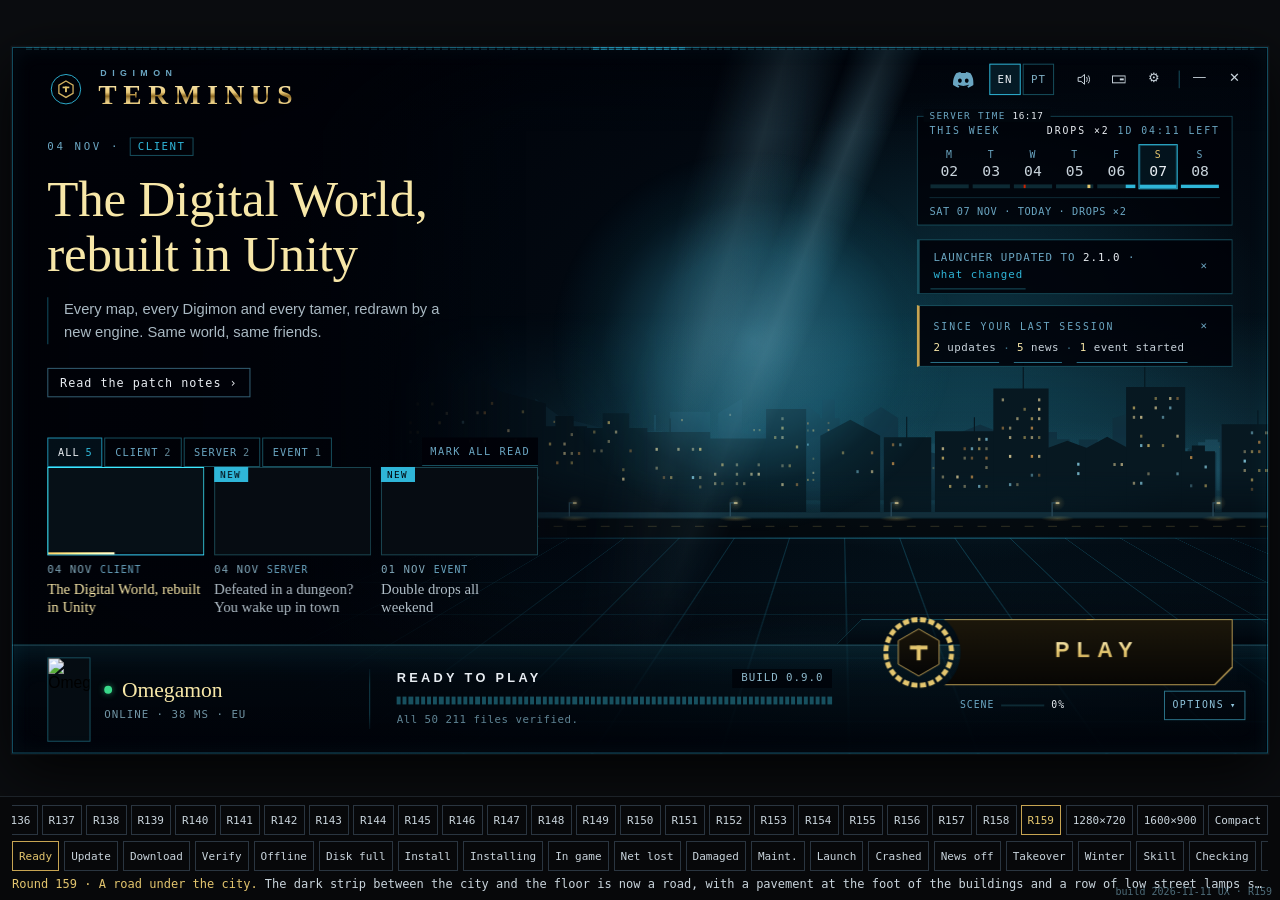
==== commit e58924d2: "Launcher R138-R159: steady bar and PLAY block, embers and breathing light, news auto-advance with ti" ====
--- a/launcher-src/mockup.html
+++ b/launcher-src/mockup.html
@@ -3,7 +3,7 @@
 <head>
 <meta charset="utf-8">
 <meta name="viewport" content="width=device-width, initial-scale=1">
-<title>Terminus Launcher — 137 rounds</title>
+<title>Terminus Launcher — 159 rounds</title>
 <link rel="icon" href="data:,">
 <style>
   /* One hundred rounds, cumulative: round N = round N-1 + one change. #win gets classes r1..rN.
@@ -1204,6 +1204,265 @@
   #win.r125 .notes .sfade::before{left:-36px} #win.r125 .notes .sfade::after{left:0}
   #win.r125 .art .chg em{background:rgba(0,2,8,.92)} #win.r125 .art :is(p,.chg div){text-shadow:0 0 3px #000208,0 0 6px #000208}
   #win.r125.stopen .ymar{display:none!important}
+  /* ==== mock parity with prod.css (not a round, not in the handoff): no native scrollbars anywhere; every scrolling panel has its own teal position marker ==== */
+  html,body,*{scrollbar-width:none}
+  html::-webkit-scrollbar,body::-webkit-scrollbar,*::-webkit-scrollbar{width:0;height:0;display:none}
+  /* R138 bar-blank */
+  /* once the opening has played, the bar (bs138) and the headline (set138) carry no animation, so a state
+     change that swaps the animation name (o-bar <> bar136) or rebuilds the headline cannot replay the intro */
+  #win.r138.bs138 .bar,#win.r138.open.set138 .story>*{animation:none}
+  /* the ring segments settle later (sg138): their opening sweep (o-seg) only ends at 1.64 s */
+  #win.r138.open.sg138 .gatebadge .sg{animation:none}
+  /* the one intended fade: coming back from the launch cinematic (or the installer) to ready / running */
+  #win.r138.bs138.back138 .bar,#win.r138.open.set138.back138 .story>*{animation:bar136 .22s ease both}
+  /* R139 block-steady */
+  /* the column under the emblem is one fixed box: 318 px wide (the English row under PLAY was 323.9 px and pushed
+     the whole block 5.9 px left) and 102 px tall (the action-button row made it 98 px, the quality row 102 px, so
+     the centred block moved 2 px) */
+  #win.r139 .actwrap>div:last-child{flex:none;width:318px;height:102px}
+  /* the row under PLAY gives up its spare gap instead of growing the column */
+  #win.r139 .ysub{gap:4px}
+  /* compact has no quality row: the place of the action-button row is always kept, so the plate does not jump 13 px */
+  #win.r139.mini .actwrap>div:last-child{height:98px}
+  /* R140 row-aligned */
+  /* the row under PLAY starts where the plate comes out from behind the emblem (the plate's own 40 px inset, was 46)
+     and ends on the plate's right edge; the 6 px won back restore the 10 px gap between LAST PLAYED and OPTIONS */
+  #win.r140 .ysub{padding-left:40px}
+  #win.r140 .ysub .cld{left:40px}
+  /* the action buttons (PAUSE / VERIFY / OPEN FOLDER) take the same left edge, share the width up to the plate's right
+     edge, and sit on the same line as OPTIONS (they touched the plate; OPTIONS hangs 5 px under it) */
+  #win.r140 .minor{padding-left:40px;margin-top:5px}
+  #win.r140 .minor button{flex:1 1 auto;min-width:0}
+  #win.r140 .minor button{text-align:center;justify-content:center}
+  /* compact has no OPTIONS line to match and no spare height: the buttons stay against the plate there */
+  #win.r140.mini .minor{margin-top:0}
+  /* R141 row-legible */
+  /* OPTIONS reads as a button: its outline was #0d2a34 (1.33:1 on the bar), now a teal that clears 3:1; the label is a
+     step brighter. Hover (r92) and the open state keep their own brighter colours. Same size, same teal family. */
+  #win.r141 .ysub .lb{border-color:#2B7389;color:#8FC4DC}
+  #win.r141.ov-opts .ysub .lb{color:var(--ink);border-color:var(--tc)}
+  /* the action buttons that take this row's place in other states carry the same outline */
+  #win.r141 .minor button{border-color:#2B7389}
+  /* LAST PLAYED: a dim key and a brighter value (the line was one flat #9DBBC8) */
+  #win.r141 .ysub .lp .k141{color:#7896A4}
+  #win.r141 .ysub .lp .v141{color:#DCE8EF}
+  /* R142 no ENTER cap: the key cap on the PLAY plate is gone in every state. The Enter key itself still works */
+  #win.r142 .play .kc{display:none!important}
+  /* R143 ring-follows-plate */
+  /* filled ring segments take the plate's colour while it shows progress (download, check, launch); every other state keeps its gold ring */
+  #win.r143:is([data-st=dl],[data-st=verify],[data-st=launching]):has(#play.teal) .gatebadge .sg.l{fill:var(--tc)}
+  /* the leading segment is the pale tip of the same colour (it was cream on a teal plate) */
+  #win.r143:is([data-st=dl],[data-st=verify],[data-st=launching]):has(#play.teal) .gatebadge .sg.hd{fill:#d8f3fb}
+  /* a 2 px line along the plate's bottom edge carries the same progress value as the ring; it runs over the visible
+     edge only (23 px in, where the ring stops covering the plate, to the 18 px corner cut). Full-width line scaled on the compositor (transform), never a width change: no layout per progress tick */
+  #win.r143:is([data-st=dl],[data-st=verify]) .play .in::after{content:"";position:absolute;left:23px;bottom:0;height:2px;width:calc(100% - 41px);
+    background:var(--tb);transform-origin:0 50%;transform:scaleX(var(--p143,0));transition:transform .2s linear;pointer-events:none}
+  #win.r143.paused:is([data-st=dl],[data-st=verify]) .play .in::after{opacity:.5}
+  #win.r143.rm:is([data-st=dl],[data-st=verify]) .play .in::after{transition:none}
+  @media (prefers-reduced-motion:reduce){#win.r143:is([data-st=dl],[data-st=verify]) .play .in::after{transition:none}}
+  /* R144 embers */
+  /* the 30 one-pixel motes give way to 9 soft warm embers (9 compositor animations instead of 30; transform + opacity only); winter keeps its snow */
+  #win.r144 .emb144{position:absolute;inset:0;pointer-events:none;display:none}
+  #win.r144:not([data-season=winter]) .motes{display:none}
+  #win.r144:not(.mini,.rm,.skplay,.skhold,[data-season=winter]) .emb144{display:block}
+  @media (prefers-reduced-motion:reduce){#win.r144 .emb144{display:none!important}}
+  #win.r144 .emb144 i{position:absolute;border-radius:50%;opacity:0;will-change:transform,opacity;background:radial-gradient(circle,rgba(255,244,214,.95) 0,rgba(246,200,118,.8) 20%,rgba(232,150,70,.3) 46%,rgba(226,130,60,.07) 62%,transparent 72%);animation:em144a 14s linear infinite}
+  #win.r144 .emb144 i.b{animation-name:em144b} #win.r144 .emb144 i.c{animation-name:em144c}
+  @keyframes em144a{0%{transform:translate(0,0) scale(.6);opacity:0}18%{opacity:var(--o)}50%{transform:translate(12px,-80px) scale(.9)}68%{opacity:var(--o)}100%{transform:translate(3px,-160px) scale(.55);opacity:0}}
+  @keyframes em144b{0%{transform:translate(0,0) scale(.65);opacity:0}20%{opacity:var(--o)}50%{transform:translate(-15px,-94px) scale(1)}66%{opacity:var(--o)}100%{transform:translate(-5px,-188px) scale(.5);opacity:0}}
+  @keyframes em144c{0%{transform:translate(0,0) scale(.55);opacity:0}22%{opacity:var(--o)}50%{transform:translate(8px,-62px) scale(.85)}64%{opacity:var(--o)}100%{transform:translate(-7px,-126px) scale(.5);opacity:0}}
+  /* R145 breathing light */
+  /* one soft radial glow between the room and Omegamon (it sits under .pair, so it can never tint him, the news or the PLAY block);
+     the wrapper only fades in and out, the single painted layer inside only changes opacity (9 s, .62 to 1) */
+  #win.r145 .aura145{position:absolute;left:470px;top:30px;width:570px;height:540px;pointer-events:none;display:none;opacity:1;transition:opacity .6s ease}
+  #win.r145:not(.mini) .aura145{display:block}
+  #win.r145.big .aura145{left:588px;top:38px;width:712px;height:675px}
+  #win.r145 .aura145 i{position:absolute;inset:0;background:radial-gradient(ellipse 50% 50% at 50% 50%,rgba(104,208,242,.40),rgba(60,180,216,.26) 34%,rgba(31,143,174,.09) 54%,transparent 72%);animation:br145 9s ease-in-out infinite alternate}
+  @keyframes br145{from{opacity:.62}to{opacity:1}}
+  #win.r145.rm .aura145 i{animation:none;opacity:.8}
+  @media (prefers-reduced-motion:reduce){#win.r145 .aura145 i{animation:none;opacity:.8}}
+  /* the cinematic and the launch screen own the picture: the light is out */
+  #win.r145:is(.skplay,.skhold,.launch,[data-st=launching]) .aura145{opacity:0;transition:none}
+  /* R146 moments: one-shot layer built by JS for a real event and removed whole about 1.2 s later */
+  #win.r146 .mo146{position:absolute;inset:0;pointer-events:none;z-index:1;overflow:hidden}
+  #win.r146 .mo146 i{position:absolute;display:block;opacity:0}
+  /* a small ring that leaves the indicator (the gate badge or the server dot) */
+  #win.r146 .mo146 .rg{border-radius:50%;border:1.5px solid var(--mc);box-shadow:0 0 10px var(--mg),inset 0 0 6px var(--mg);animation:mo146r .95s cubic-bezier(.15,.7,.25,1) both}
+  @keyframes mo146r{0%{transform:scale(.5);opacity:.9}100%{transform:scale(var(--ms,1.6));opacity:0}}
+  /* a thin line that opens along the bar's top edge from the indicator, then fades */
+  #win.r146 .mo146 .lw{left:0;right:0;height:21px;opacity:1}
+  #win.r146 .mo146 .ln{left:0;right:0;top:10px;height:1px;background:linear-gradient(90deg,transparent,var(--mc) 12%,var(--mc) 88%,transparent);box-shadow:0 0 8px var(--mg);transform-origin:var(--mx) 50%;animation:mo146l 1.1s cubic-bezier(.2,.7,.2,1) both}
+  @keyframes mo146l{0%{transform:scaleX(0);opacity:0}18%{opacity:.95}55%{opacity:.8}100%{transform:scaleX(1);opacity:0}}
+  /* never during the cinematic, never in compact, never with reduced motion */
+  #win.r146:is([data-st=launching],.skplay,.skhold,.mini,.rm) .mo146{display:none}
+  @media (prefers-reduced-motion:reduce){#win.r146 .mo146{display:none}}
+  /* R147 quiet scene */
+  /* server offline / disk error: the room goes quiet. Only opacity and one static filter per layer change, over .6 s both ways;
+     the looping animations are paused, not removed, so they pick up where they stopped when the server is back */
+  #win.r147 :is(.shafts,.floor,.haze,.emb144,.aura145){transition:opacity .6s ease,filter .6s ease}
+  #win.r147:not(.launch) .pair{transition:filter .6s ease}
+  #win.r147:is([data-st=offline],[data-st=disk]) .shafts{opacity:.3;filter:saturate(.45)}
+  #win.r147:is([data-st=offline],[data-st=disk]) :is(.shafts i,.emb144 i,.aura145 i,.motes i){animation-play-state:paused}
+  #win.r147:is([data-st=offline],[data-st=disk]) .floor{opacity:.4}
+  #win.r147:is([data-st=offline],[data-st=disk]) .haze{opacity:.45}
+  #win.r147:is([data-st=offline],[data-st=disk]) .emb144{opacity:.3}
+  #win.r147:is([data-st=offline],[data-st=disk]) .aura145{opacity:.3}
+  #win.r147:is([data-st=offline],[data-st=disk]) .pair{filter:brightness(.8) saturate(.82)}
+  #win.r147.rm :is(.shafts,.floor,.haze,.emb144,.aura145,.pair){transition:none}
+  @media (prefers-reduced-motion:reduce){#win.r147 :is(.shafts,.floor,.haze,.emb144,.aura145,.pair){transition:none}}
+  /* the opening animations of the character, floor and haze stay applied after they end (fill both) and would make the dimming
+     jump instead of fade; once the opening is over (q147, set 1.3 s after it starts) they are dropped. Nothing changes on screen */
+  #win.r147.open.q147 :is(.pair,.floor,.haze){animation:none}
+  /* R148 server clock: a small legend on the left of the week card’s top edge (clear of the sound cue chip, which lands on the right half); takes no room inside the card, so the DROPS countdown does not move */
+  #win.r148 .ywk .sc148{position:absolute;left:6px;top:-8px;padding:0 7px 0 6px;background:#01060d;font:9.5px/13px Consolas,monospace;letter-spacing:.14em;color:var(--lb);white-space:nowrap;pointer-events:none}
+  #win.r148 .ywk .sc148 b{font-weight:400;color:var(--ink);letter-spacing:.06em}
+  /* R149 pick a day: today keeps its own mark (gold initial + outline) whatever is selected; the selected day keeps the bright teal box */
+  #win.r149 .ywk .dy.td u{color:var(--gold)}
+  #win.r149 .ywk.sel149 .dy.td{border-color:var(--td);background:none;box-shadow:none}
+  #win.r149 .ywk .dy:focus-visible{outline:1px solid var(--gold);outline-offset:1px;position:relative;z-index:1}
+  /* the mock events of other days draw on the day's track like the rest: gold = a timed bonus, red = maintenance */
+  #win.r149 .ywk .dy .tr s.e149{position:absolute;left:0;top:0}
+  #win.r149 .ywk .dy .tr s.x149{background:var(--gold)}
+  /* R150 the headline advances by itself every 8 s; a thin gold line on the open card's picture shows the time left (one element, scaleX on the compositor) */
+  #win.r150 .ri .tm{display:none}
+  #win.r150 .ri .th{position:relative;overflow:hidden}
+  #win.r150 .pl150{position:absolute;left:1px;right:1px;bottom:1px;height:2px;display:block;background:rgba(0,2,8,.62);pointer-events:none}
+  #win.r150 .pl150 b{position:absolute;inset:0;display:block;background:linear-gradient(90deg,var(--gd),var(--gl));transform-origin:0 50%;transform:scaleX(0);will-change:transform}
+  #win.r150 .ri:only-child .pl150,#win.r150.rm .pl150{display:none}
+  @media (prefers-reduced-motion:reduce){#win.r150 .pl150{display:none}}
+  /* in game (and while it starts) the count cannot resume: no frozen line on the card */
+  #win.r150:is([data-st=running],[data-st=launching]) .pl150{display:none}
+  /* R151 a news card answers the pointer: the whole card lifts 2 px, the picture brightens a touch and one soft light crosses it once (transform + opacity, .5 s, never looping). Keyboard focus lifts without the light */
+  #win.r151 .ri{transition:translate .2s cubic-bezier(.2,.7,.2,1)}
+  #win.r151 .ri:is(:hover,.hv,:focus-visible){translate:0 -2px}
+  #win.r151 .ri:is(:hover,.hv) .h{translate:none}
+  #win.r151 .ri .th{position:relative;overflow:hidden;transition:filter .2s,outline-color .2s}
+  #win.r151 .ri:is(:hover,.hv) .th{background-size:100%!important;filter:brightness(1.16) saturate(.95)}
+  /* the open card keeps its own brighter picture and bright teal frame under the pointer, so it never reads as just another hovered card */
+  #win.r151 .ri.on:is(:hover,.hv) .th{filter:brightness(1.4);outline:1px solid var(--tb);outline-offset:-1px}
+  #win.r151 .ri .th::after{content:'';position:absolute;inset:0;pointer-events:none;opacity:0;background:linear-gradient(105deg,transparent 34%,rgba(214,240,255,.09) 43%,rgba(226,246,255,.32) 50%,rgba(214,240,255,.09) 57%,transparent 66%);transform:translateX(-105%)}
+  #win.r151:not(.rm) .ri:hover .th::after{animation:sw151 .5s cubic-bezier(.4,.1,.6,.9) 1 both}
+  @keyframes sw151{0%{transform:translateX(-105%);opacity:1}85%{opacity:1}100%{transform:translateX(105%);opacity:0}}
+  #win.r151.rm .ri{transition:none}
+  @media (prefers-reduced-motion:reduce){#win.r151 .ri{transition:none}#win.r151 .ri:hover .th::after{animation:none!important}}
+  /* R152 a headline change is one short cross-fade: the old text leaves 6 px up while the new one rises 6 px, .28 s each, and nothing below moves (the notes button holds one place: see r152.js) */
+  #win.r152 .story.ghost{animation:s152out .28s ease forwards}
+  @keyframes s152out{to{opacity:0;transform:translateY(-6px)}}
+  #win.r152 #story.swap>*{animation:s152in .28s ease both!important;animation-delay:0s!important}
+  @keyframes s152in{from{opacity:0;transform:translateY(6px)}}
+  #win.r152 #story.swap>.rd{animation:none!important}
+  #win.r152 .story.ghost .rd{visibility:hidden}
+  /* the button leaves the text flow and sits where the tallest story would put it; the paragraph keeps the room it took, so the block is exactly as tall as before */
+  #win.r152 .story.pin152 p{margin-bottom:var(--rg152)}
+  #win.r152 #story.pin152 #rdl{position:absolute!important;left:0;top:var(--rt152);margin-top:0}
+  @media (prefers-reduced-motion:reduce){#win.r152 .story.ghost,#win.r152 #story.swap>*{animation:none!important}}
+  /* with reduced motion the old text must not linger over the new one */
+  #win.r152.rm .story.ghost{display:none}
+  @media (prefers-reduced-motion:reduce){#win.r152 .story.ghost{display:none}}
+  /* R153 since-last-session: one more box of the notice family (it carries the .ynot class, so it inherits the notice
+     box, its width at 1280 / 1600 and every rule that hides notices: in game, installing, launching, compact). JS sets
+     its top so it sits 11 px under the notice slot (the gap between the week card and the notices), or in the slot's
+     place when there is no notice. A gold left rule marks it as "about you", not about the server. */
+  #win.r153 .ys153{border-left:3px solid var(--gd);padding-top:6px;padding-bottom:10px}
+  #win.r153 .ys153 .k153{font-size:10px;letter-spacing:.2em;color:var(--lb);white-space:nowrap}
+  #win.r153 .ys153 .l153{display:flex;align-items:center;white-space:nowrap;letter-spacing:.5px;line-height:14px;margin-top:2px}
+  #win.r153 .ys153 .l153 i{font-style:normal;color:#3F7186;margin:0 7px}
+  #win.r153 .ys153 .l153 u{color:var(--sil);border-bottom-color:#2B7389}
+  #win.r153 .ys153 .l153 u b{font-weight:400;color:var(--gl)}
+  #win.r153 .ys153 .l153 u:hover{color:var(--ink);border-bottom-color:var(--tb)}
+  /* an open panel on the right (launch options) owns that corner */
+  #win.r153.ov-opts .ys153{display:none}
+  /* R154 play-time: local play time, no account. The session length joins the LAST PLAYED line only when the line still
+     clears OPTIONS (JS measures; the row is a fixed 318 px box, R139/R140); a one-line card under the line, shown on
+     hover or keyboard focus, always carries SESSION / WEEK / TOTAL. The card is absolute, so no rect in the block moves. */
+  #win.r154 .ysub .lp .s154{color:#DCE8EF}
+  #win.r154 .ysub .lp .s154 i{font-style:normal;color:#7896A4}
+  #win.r154 .ysub .lp{cursor:default}
+  #win.r154 .ysub .lp:focus-visible{outline:1px solid var(--tb);outline-offset:2px}
+  #win.r154 .ysub .tp154{position:absolute;left:40px;top:calc(100% + 5px);z-index:9;display:flex;align-items:center;height:24px;padding:0 9px;border:1px solid var(--td);border-left:2px solid var(--gd);background:#030812;font:10px Consolas,monospace;letter-spacing:1px;color:#7896A4;white-space:nowrap;pointer-events:none;opacity:0;visibility:hidden;transition:opacity .12s linear,visibility 0s .12s}
+  #win.r154 .ysub .tp154 b{font-weight:400;color:#DCE8EF}
+  #win.r154 .ysub .tp154 i{font-style:normal;color:#3F7186;margin:0 7px}
+  #win.r154 .ysub .lp:is(:hover,:focus-visible)~.tp154{opacity:1;visibility:visible;transition-delay:0s}
+  #win.r154.rm .ysub .tp154{transition:none}
+  @media (prefers-reduced-motion:reduce){#win.r154 .ysub .tp154{transition:none}}
+  /* R155 empty and failure states for the news zone (headline, text, tabs, rail) and the week card.
+     Nothing is removed from the page: in a forced mode the real nodes stay laid out but hidden, so every box keeps its
+     place and the stand-ins (one layer per zone, .ns155 / .es155) are drawn on the measured places. No mode = no rule applies. */
+  #win.r155.n155 .story>*{visibility:hidden!important}
+  #win.r155.n155 :is(.cats,.ymar,.rail .ri,.mtx,.mnav){visibility:hidden!important}
+  #win.r155.e155 .ywk :is(.we,.wd,.wcap){visibility:hidden!important}
+  #win.r155 .ns155{position:absolute;left:0;top:0;width:0;height:0;pointer-events:none}
+  #win.r155 .ywk .es155{position:absolute;inset:0;pointer-events:none}
+  #win.r155 :is(.ns155,.es155)[hidden]{display:none}
+  /* (a) loading: flat blocks where the headline, text, tabs, cards and days will be; the whole layer breathes once every 5.6 s (opacity only) */
+  #win.r155 :is(.ns155,.es155) i{position:absolute;display:block;background:rgba(92,150,176,.15)}
+  #win.r155 :is(.ns155,.es155) i.o{background:none;box-shadow:inset 0 0 0 1px rgba(92,150,176,.24)}
+  #win.r155 :is(.ns155,.es155) i.d{background:rgba(92,150,176,.09)}
+  #win.r155 :is(.ns155,.es155) i.r{background:rgba(23,80,95,.6)}
+  #win.r155 :is(.ns155,.es155).ld{animation:p155 2.8s ease-in-out infinite alternate}
+  @keyframes p155{from{opacity:1}to{opacity:.5}}
+  #win.r155.rm :is(.ns155,.es155).ld,#win.r155:is([data-st=running],[data-st=launching]) :is(.ns155,.es155).ld{animation:none}
+  @media (prefers-reduced-motion:reduce){#win.r155 :is(.ns155,.es155).ld{animation:none}}
+  /* (b) empty and (c) fail: one line, in the headline's own place; fail adds a text button */
+  #win.r155 :is(.ns155,.es155) .m155{position:absolute;display:flex;flex-direction:column;align-items:flex-start;pointer-events:auto}
+  #win.r155 .m155 .k155{display:flex;align-items:center;gap:10px;font:11px Consolas,monospace;letter-spacing:.24em;color:var(--lb);white-space:nowrap}
+  #win.r155 .m155 .k155::before,#win.r155 .es155 .m155 .t155::before{content:'';flex:none;width:6px;height:6px;background:var(--td)}
+  #win.r155 .m155.f .k155::before,#win.r155 .es155 .m155.f .t155::before{background:#C8553A}
+  #win.r155 .m155 .t155{margin-top:16px;font:400 30px/36px Georgia,serif;color:var(--sil);text-wrap:balance}
+  #win.r155.big .ns155 .m155 .t155{font-size:36px;line-height:42px}
+  #win.r155 .m155 .rt155{box-sizing:border-box;margin-top:22px;height:30px;padding:0 13px;border:1px solid rgba(199,164,82,.45);font:12px/28px Consolas,monospace;letter-spacing:1px;color:var(--gold);white-space:nowrap;cursor:pointer;position:relative}
+  #win.r155 .m155 .rt155::before{content:'';position:absolute;inset:-4px}
+  #win.r155 .m155 .rt155:hover{border-color:var(--gold);color:var(--gl);background:rgba(199,164,82,.07)}
+  #win.r155 .m155 .rt155:active{translate:0 1px}
+  #win.r155 .m155 .rt155:focus-visible{outline:1px solid var(--gold);outline-offset:2px}
+  /* the week card: the same line at the card's own scale, centred in the room the days and the caption leave */
+  #win.r155 .es155 .m155{justify-content:center}
+  #win.r155 .es155 .m155 .t155{display:flex;align-items:center;gap:9px;margin-top:0;font:400 15px/20px Georgia,serif;white-space:nowrap}
+  #win.r155 .es155 .m155 .rt155{margin:9px 0 0 15px;height:24px;padding:0 9px;font:10.5px/22px Consolas,monospace}
+  /* Compact: the one-line headline row carries the same three cases */
+  #win.r155 .ns155 .m155.mn{flex-direction:row;align-items:center;gap:14px}
+  #win.r155 .ns155 .m155.mn .t155{margin:0;font:400 17px/28px Georgia,serif;white-space:nowrap}
+  #win.r155 .ns155 .m155.mn .rt155{margin:0;height:26px;padding:0 10px;font:10.5px/24px Consolas,monospace}
+  /* R156 background updates */
+  /* one Settings > LAUNCHER row under Download limit: same line, label, segmented buttons and hint type as its neighbours.
+     It is not a .sh-o on purpose: the saved-settings list (R116) counts .sh-o rows, and this row keeps its own key instead. */
+  #win.r156 #sheet .bg156{display:flex;flex-wrap:wrap;align-items:center;justify-content:space-between;gap:0 10px;position:relative;min-height:40px;padding:6px 0 9px;border-top:1px solid var(--un);font-size:13.5px;color:var(--sil)}
+  #win.r156 #sheet .bg156>small{flex:0 0 100%;display:block;font:11px/1.45 Consolas,monospace;color:#7DB3CB;margin-top:3px}
+  #win.r156.t115 #sheet .bg156>small{font-size:12px}
+  /* the bar says once that an update was applied while the launcher sat in the tray */
+  #win.r156 #psub .bg156m{color:#9DBBC8}
+  #win.r156 #psub .bg156m b{color:#E8EDF2;font-weight:400}
+  /* R157 what changed stays in the launcher */
+  /* the launcher's own version tab stands apart from the game versions: a gap, a thin rule before it, and quieter type until it is chosen */
+  #win.r157 #pnv button{white-space:nowrap}
+  #win.r157 #pnv .lt157{margin-left:17px;position:relative;overflow:visible}
+  #win.r157 #pnv .lt157::after{content:'';position:absolute;left:-10px;top:4px;bottom:4px;width:1px;background:var(--td);pointer-events:none}
+  /* on that tab the meta line opens with a LAUNCHER <version> chip (the version comes from the page, data-lv; LAUNCHER alone while it is not known), so nobody reads it as a game update; the game key art above steps back */
+  #win.r157 #notes.lv157 #pnm::before{content:attr(data-lv);display:inline-block;margin-right:9px;padding:1px 6px;border:1px solid var(--td);color:var(--tb);letter-spacing:1.5px}
+  #win.r157 #notes.lv157 .pnart{filter:grayscale(1) brightness(.55)}
+  /* R158 distant city */
+  /* three rows of building silhouettes behind the floor and the character: far (hazy, small, pale), mid, near (dark, taller).
+     Static: no animation. Faded out to the left so nothing sits behind the headline, and at the bottom into the floor */
+  #win.r158 .city158{position:absolute;inset:0;pointer-events:none;display:none;opacity:1;transition:opacity .6s ease;
+    -webkit-mask:linear-gradient(90deg,transparent 30%,#000 52%),linear-gradient(0deg,transparent 30%,#000 40%);-webkit-mask-composite:source-in;
+    mask:linear-gradient(90deg,transparent 30%,#000 52%),linear-gradient(0deg,transparent 30%,#000 40%);mask-composite:intersect}
+  #win.r158:not(.mini) .city158{display:block}
+  #win.r158 .city158 svg{position:absolute;inset:0;width:100%;height:100%;display:block}
+  /* the cinematic and the launch screen own the picture */
+  #win.r158:is(.skplay,.skhold,.launch,[data-st=launching]) .city158{opacity:0;transition:none}
+  /* offline and disk error: the city goes dark with the rest of the scene (R147) */
+  #win.r158.r147:is([data-st=offline],[data-st=disk]) .city158{opacity:.45}
+  /* R159 road with street lamps */
+  /* the dark band between the city's base line (y 474) and the first floor line (y 500) becomes a road seen side-on:
+     asphalt, a faint dashed centre line, low lamp posts with a small warm head, a faint halo and a pool of light on the road.
+     Static, dim on purpose. Same left fade as the city so nothing sits behind the headline */
+  #win.r159 .road159{position:absolute;inset:0;pointer-events:none;display:none;opacity:1;transition:opacity .6s ease;
+    -webkit-mask:linear-gradient(90deg,transparent 30%,#000 52%);mask:linear-gradient(90deg,transparent 30%,#000 52%)}
+  #win.r159:not(.mini) .road159{display:block}
+  #win.r159 .road159 svg{position:absolute;inset:0;width:100%;height:100%;display:block}
+  #win.r159:is(.skplay,.skhold,.launch,[data-st=launching]) .road159{opacity:0;transition:none}
+  /* offline and disk error: the lamps go low with the rest of the scene (R147) */
+  #win.r159.r147:is([data-st=offline],[data-st=disk]) .road159{opacity:.4}
 </style>
 </head>
 <body>
@@ -1398,7 +1657,7 @@
     '<b>Round 60 · Cleanup.</b> Dropped: wordmark hairline, server load meter and LIVE badges. The community link (Discord) shrinks to an icon with a tooltip; key hints show after a keypress.',
     '<b>Round 61 · Retired.</b> The cannon-fire effect was removed: PLAY goes straight to the launch sequence.'
 ];
-  var NR=137, R=1, L='en', EVT='double-drops';
+  var NR=159, R=1, L='en', EVT='double-drops';
   // the state each round opens on, so its one change is visible on arrival
   var SHOW={42:'open',46:'article',47:'installing',48:'newsoff',49:'disk',50:'takeover',51:'winter',52:'sheet',53:'tips',54:'hover',55:'ribbon',56:'status',58:'running',59:'notes',12:'install',13:'running',14:'notes',18:'neterr',19:'keys',20:'pt',25:'update',26:'notes',27:'maint',28:'launching',31:'install',32:'mini',33:'big',34:'sheet',35:'crashed',36:'neterr',38:'dl',39:'a11y'};
   var MINR={skill:101,newsoff:48,takeover:50,winter:51,install:12,installing:12,running:13,neterr:18,damaged:18,maint:27,launching:28,crashed:35};
@@ -2502,6 +2761,483 @@
 NOTES[135]='<b>Round 135 · Motion defects.</b> Fixed-size close and pager boxes, cue chip clear of the bar, pager holds the news, one name: Omegamon.';
 NOTES[136]='<b>Round 136 · Quiet power.</b> Lighter effects (30 motes, 2 soft beams, no sweep); headlines cross-fade; PLAY gleams on hover and every 8 s.';
 NOTES[137]='<b>Round 137 · Omegamon’s skill.</b> The launch cinematic is now his sword skill, rendered with the game’s own shaders and its real skill camera: blade and sparks, close-up, the fire slash. It ends on the fire slash, which stays on screen until the game runs (no whiteout). Press PLAY (or Skill in the bar).';
+NOTES[138]='<b>Round 138 · Steady bar (fix).</b> Changing state no longer replays the opening animation: the bottom bar stays put and the headline no longer blinks out (it only cross-fades when its text really changes). The opening itself and the fade after the launch cinematic are kept.';
+  /* R138 bar-blank */
+  (function(){var tS=0,tG=0,tB=0,t0=0,bs=0,BACK={launching:1,install:1,installing:1},STEADY={ready:1,running:1};
+    function done(){clearTimeout(tS);bs=1;W.classList.add('set138','bs138')}
+    /* a new opening: the headline and the ring replay it; the bar replays it only where R137 did (not in ready / running, where it never moved) */
+    function arm(){clearTimeout(tS);clearTimeout(tG);clearTimeout(tB);t0=performance.now();W.classList.remove('set138','sg138','back138');
+      /* (the review bar rewrites the class list, so the bar's flag is put back from bs) */
+      bs=bs&&STEADY[W.dataset.st]?1:0;W.classList.toggle('bs138',!!bs);
+      tS=setTimeout(done,1300);tG=setTimeout(function(){W.classList.add('sg138')},1750)}
+    new MutationObserver(function(ms){ms.forEach(function(m){
+      if(m.attributeName==='class'){if(W.classList.contains('open')&&(' '+(m.oldValue||'')+' ').indexOf(' open ')<0)arm()}
+      else if(m.oldValue!==W.dataset.st&&W.classList.contains('r138')){
+        /* a state that arrives while the opening is still playing ends it for the bar and the headline at once */
+        if(m.oldValue&&!W.classList.contains('set138')&&performance.now()-t0>60)done();
+        if(BACK[m.oldValue]&&STEADY[W.dataset.st]){W.classList.add('back138');clearTimeout(tB);tB=setTimeout(function(){W.classList.remove('back138')},600)}}
+    })}).observe(W,{attributes:true,attributeFilter:['class','data-st'],attributeOldValue:true});
+    if(W.classList.contains('open'))arm();
+  })();
+NOTES[139]='<b>Round 139 · PLAY stays put.</b> The PLAY block no longer shifts a few pixels between states or between English and Portuguese, and in compact the plate no longer jumps when the buttons under it appear. Nothing was restyled.';
+NOTES[140]='<b>Round 140 · Row lines up with PLAY.</b> The line under PLAY (LAST PLAYED and OPTIONS, or PAUSE / VERIFY / OPEN FOLDER while downloading) now starts where the plate comes out from behind the emblem and ends exactly on the plate’s right edge, at the same height in every state. While downloading, the buttons share that width evenly.';
+NOTES[141]='<b>Round 141 · Row is readable.</b> OPTIONS now has an outline you can actually see, so it reads as a button and not as loose text, and LAST PLAYED shows a dim label with the date and time brighter beside it. Same size and same colour family as before.';
+  /* R141 row-legible: split "KEY · VALUE" into two spans each time the page repaints the line (language change) */
+  (function(){var l=$('ylp');if(!l)return;
+    function split(){if(!W.classList.contains('r141')||l.firstElementChild)return;var t=l.textContent,i=t.indexOf(' \u00b7 ');if(i<0)return;
+      var k=document.createElement('span'),v=document.createElement('span');k.className='k141';v.className='v141';k.textContent=t.slice(0,i+3);v.textContent=t.slice(i+3);l.textContent='';l.appendChild(k);l.appendChild(v)}
+    new MutationObserver(split).observe(l,{childList:true});
+    new MutationObserver(split).observe(W,{attributes:true,attributeFilter:['class']});split();
+  })();
+NOTES[142]='<b>Round 142 · No ENTER on PLAY.</b> The ENTER key cap is gone from the PLAY plate, in every state. The plate carries the word and nothing else. The Enter key still starts the game.';
+NOTES[143]='<b>Round 143 · One colour for progress.</b> While the plate is teal (download, check) the ring fills in teal instead of gold, and a thin line along the bottom of the plate shows the same progress.';
+  /* R143 ring-follows-plate: the plate line reads the value the ring shows (exact while a live download runs, else the ring's own number) */
+  (function(){var gp=document.getElementById('gpc'),pl=document.querySelector('#play .in');if(!gp||!pl)return;
+    function sync(){if(!W.classList.contains('r143'))return;var s=W.dataset.st,p=null;if(s!=='dl'&&s!=='verify')return;
+      try{if(LV)p=LV.phase==='dl'?Math.min(100,LV.mb/312*100):LV.vp}catch(e){}
+      if(p==null||isNaN(p))p=parseFloat(gp.textContent)||0;
+      pl.style.setProperty('--p143',(Math.max(0,Math.min(100,p))/100).toFixed(4))}
+    new MutationObserver(sync).observe(gp,{childList:true,characterData:true,subtree:true});
+    new MutationObserver(sync).observe(W,{attributes:true,attributeFilter:['class','data-st']});
+    sync();
+  })();
+NOTES[144]='<b>Round 144 · Embers.</b> The thirty tiny drifting dots are replaced by nine soft warm embers that rise slowly behind Omegamon and fade out. The winter event keeps its snow; reduced motion shows none.';
+  /* R144 embers: left %, top %, size px, duration s, delay s, path, peak opacity; built once, in the page only while the round is on */
+  (function(){var mo=document.getElementById('motes');if(!mo)return;var e=document.createElement('div');e.className='emb144 px2';e.setAttribute('aria-hidden','true');
+    [[46,58,14,14,-2,'a',.85],[52,36,11,17,-9,'b',.7],[58,50,16,13,-5,'c',.9],[64,30,10,18,-12,'a',.6],[70,44,13,15,-7,'b',.8],[77,34,15,13,-1,'c',.75],[83,48,11,16,-10,'a',.8],[88,60,10,19,-4,'b',.6],[49,78,13,15,-13,'c',.75]]
+    .forEach(function(d){var i=document.createElement('i');if(d[5]!=='a')i.className=d[5];i.style.cssText='left:'+d[0]+'%;top:'+d[1]+'%;width:'+d[2]+'px;height:'+d[2]+'px;--o:'+d[6]+';animation-duration:'+d[3]+'s;animation-delay:'+d[4]+'s';e.appendChild(i)});
+    function put(){var on=W.classList.contains('r144');if(on&&!e.parentNode)mo.parentNode.insertBefore(e,mo.nextSibling);else if(!on&&e.parentNode)e.remove()}
+    new MutationObserver(put).observe(W,{attributes:true,attributeFilter:['class']});put()})();
+NOTES[145]='<b>Round 145 · A breathing light.</b> One soft light behind Omegamon slowly brightens and fades, about every nine seconds, so he stands out from the room. It stays behind him and is off during the cinematic.';
+  /* R145 breathing light: one wrapper + one painted layer, placed just under the character */
+  (function(){var p=W.querySelector('.pair');if(!p)return;var a=document.createElement('div');a.className='aura145 px2';a.setAttribute('aria-hidden','true');a.appendChild(document.createElement('i'));
+    function put(){var on=W.classList.contains('r145');if(on&&!a.parentNode)p.parentNode.insertBefore(a,p);else if(!on&&a.parentNode)a.remove()}
+    new MutationObserver(put).observe(W,{attributes:true,attributeFilter:['class']});put()})();
+NOTES[146]='<b>Round 146 · Small moments.</b> When something real happens the bar marks it once, for about a second: an update is found or a download finishes (a gold ring leaves the gate and a thin gold line runs along the bar’s top edge), or the server comes back (the same in green, from the server dot). Nothing plays on opening, on errors, or with reduced motion.';
+  /* R146 moments */
+  (function(){var lay=null,tm=0,DONE={dl:1,verify:1},BACK={ready:1,maint:1,update:1},FOUND={ready:1,checking:1,maint:1,running:1};
+    function still(){return W.classList.contains('mini')||W.classList.contains('skplay')||W.classList.contains('skhold')||W.classList.contains('rm')||!!(window.matchMedia&&matchMedia('(prefers-reduced-motion: reduce)').matches)}
+    function rel(el){var wr=W.getBoundingClientRect(),sc=wr.width/W.offsetWidth||1,r=el.getBoundingClientRect();return{x:(r.left-wr.left)/sc,y:(r.top-wr.top)/sc,w:r.width/sc,h:r.height/sc}}
+    function clear(){clearTimeout(tm);if(lay){lay.remove();lay=null}}
+    function fire(el,col,glow,d,sc){var b=document.querySelector('.bar');if(!el||!b)return;var f=rel(el),r=rel(b);if(!f.w||!r.w)return;
+      clear();var cx=f.x+f.w/2,cy=f.y+f.h/2;
+      lay=document.createElement('div');lay.className='mo146';lay.setAttribute('aria-hidden','true');lay.style.cssText='--mc:'+col+';--mg:'+glow;
+      var g=document.createElement('i');g.className='rg';g.style.cssText='left:'+(cx-d/2)+'px;top:'+(cy-d/2)+'px;width:'+d+'px;height:'+d+'px;--ms:'+sc;
+      var l=document.createElement('i');l.className='ln';l.style.cssText='--mx:'+cx+'px';var lw=document.createElement('i');lw.className='lw';lw.style.top=(r.y-10)+'px';lw.appendChild(l);
+      /* the line passes behind the PLAY block, not across it: a gap is cut (on a holder that does not scale) where the block overlaps the bar's top edge */
+      var aw=document.querySelector('.actwrap'),k=aw?rel(aw):null;if(k&&k.w&&k.y<r.y&&k.y+k.h>r.y){var m='linear-gradient(90deg,#000 '+(k.x-34)+'px,transparent '+(k.x-6)+'px,transparent '+(k.x+k.w)+'px,#000 '+(k.x+k.w+20)+'px)';lw.style.webkitMaskImage=m;lw.style.maskImage=m}
+      lay.appendChild(g);lay.appendChild(lw);W.appendChild(lay);tm=setTimeout(clear,1180)}
+    /* only a real change of state counts: the first state (no old value) and a repaint of the same state (round or language switch) are ignored */
+    new MutationObserver(function(ms){ms.forEach(function(m){var p=m.oldValue,s=W.dataset.st;
+      if(!p||p===s){return}if(!W.classList.contains('r146')||still()){clear();return}
+      if(p==='offline'&&BACK[s])fire(document.getElementById('sd'),'#39D98A','rgba(57,217,138,.7)',14,3.4);
+      else if(s==='update'&&FOUND[p])fire(document.getElementById('gb'),'#E3C56E','rgba(227,197,110,.7)',72,1.55);
+      else if(DONE[p]&&s==='ready')fire(document.getElementById('gb'),'#E3C56E','rgba(227,197,110,.7)',72,1.55);
+      else clear();
+    })}).observe(W,{attributes:true,attributeFilter:['data-st'],attributeOldValue:true});
+  })();
+NOTES[147]='<b>Round 147 · The scene goes quiet.</b> When the server is offline (or the disk has an error) the light beams dim and stop, the floor glow drops, the embers and the light behind Omegamon pause and fade, and he dims a little. The status and the retry button stay fully bright; everything comes back in about half a second.';
+  /* R147 quiet scene: q147 marks "the opening has finished" (the review bar rewrites the class list, so it is put back on every class change) */
+  (function(){var t0=-1;
+    function sync(){if(W.classList.contains('open')&&t0>=0&&performance.now()-t0>=1290&&!W.classList.contains('q147'))W.classList.add('q147')}
+    function arm(){t0=performance.now();W.classList.remove('q147');setTimeout(sync,1300)}
+    new MutationObserver(function(ms){ms.forEach(function(m){if(W.classList.contains('open')&&(' '+(m.oldValue||'')+' ').indexOf(' open ')<0)arm()});sync()}).observe(W,{attributes:true,attributeFilter:['class'],attributeOldValue:true});
+    if(W.classList.contains('open'))arm()})();
+NOTES[148]='<b>Round 148 · Server time.</b> A small clock on the week card shows the server’s time (hours and minutes). Events are given in server time, so there is nothing to convert.';
+  /* R148 server clock: one timeout per minute, aligned to the minute; the node lives in the week card only while the round is on */
+  (function(){var MT_START=18*3600, /* mock: the demo's server "now" is the 18:00 maintenance start minus the page's own maintenance countdown (mleft), so the clock agrees with STARTS IN and the week strip. The real launcher gets the time from the server. */
+      w=document.getElementById('ywk'),el=null,tm=0;if(!w)return;
+    Y.D({'sc148.l':['SERVER TIME','HORA DO SERVIDOR']});
+    function hhmm(){var t=((MT_START-mleft)%86400+86400)%86400,h=Math.floor(t/3600),m=Math.floor(t/60)%60;return(h<10?'0':'')+h+':'+(m<10?'0':'')+m}
+    function put(){if(!W.classList.contains('r148')){clearTimeout(tm);tm=0;if(el){el.remove();el=null}return}
+      if(!el){el=document.createElement('div');el.className='sc148';el.setAttribute('role','timer')}
+      var h='<span>'+Y.t('sc148.l')+'</span> <b>'+hhmm()+'</b>';if(el.innerHTML!==h)el.innerHTML=h;
+      if(el.parentNode!==w)w.appendChild(el);
+      if(!tm&&!document.hidden&&W.dataset.st!=='running')tm=setTimeout(function(){tm=0;put()},(mleft%60||60)*1000+80)}
+    /* the strip redraws itself (state, language, a pressed day): the clock is put back each time */
+    new MutationObserver(put).observe(w,{childList:true});
+    new MutationObserver(put).observe(W,{attributes:true,attributeFilter:['class','data-st']});document.addEventListener('visibilitychange',put);put()})();
+NOTES[149]='<b>Round 149 · Pick a day.</b> Press a day in the week strip and the line under it shows that day’s events (two more days have one now: a past maintenance and an EXP evening) (a day with nothing says NO EVENTS). Today keeps its gold initial, the picked day has the teal box, focus stays on the day you pressed, and pressing today or Esc goes back.';
+  /* R149 pick a day. The strip already selects (wkSel) and redraws itself; this round adds the other days' events, keeps the focus through the redraw, and Esc. */
+  (function(){var w=document.getElementById('ywk'),foc=-1;if(!w)return;
+    /* mock: what the real launcher reads from data/events.json (short, start, end), here for WED and THU. s = [start %, width %] of the day */
+    var EV149={2:{k:'e149.mt',c:'mt',s:[25,5]},3:{k:'e149.exp',c:'x149',s:[83,9]}};
+    Y.D({'e149.mt':['MAINT. 06:00 TO 07:00 · DONE','MANUT. 06:00 ÀS 07:00 · FEITA'],'e149.exp':['EXP ×2 · 20:00 TO 22:00','EXP ×2 · DAS 20:00 ÀS 22:00']});
+    function on(){return W.classList.contains('r149')&&!WK}
+    function deco(){if(!on()){w.classList.remove('sel149');foc=-1;return}
+      for(var i in EV149){var b=w.querySelector('.dy[data-i="'+i+'"]'),tr=b&&b.querySelector('.tr');if(tr&&!tr.querySelector('.e149')){var s=document.createElement('s');s.className=EV149[i].c+' e149';s.style.cssText='margin-left:'+EV149[i].s[0]+'%;width:'+EV149[i].s[1]+'%';tr.appendChild(s);b.classList.add('ev')}}
+      var cap=w.querySelector('.wcap'),e=EV149[wkSel],day=DL2[L][wkSel]+' 0'+DT[wkSel]+' '+Y.t('wk.nov')+' · ';
+      if(cap&&e)cap.textContent=day+Y.t(e.k);
+      w.classList.toggle('sel149',wkSel!==TODAY);
+      if(foc>=0){var f=w.querySelector('.dy[data-i="'+foc+'"]');foc=-1;if(f)f.focus()}}
+    /* the strip rebuilds its buttons on every press: remember which day was pressed and give it the focus back */
+    w.addEventListener('click',function(e){var b=e.target.closest&&e.target.closest('.dy');if(b&&on())foc=+b.dataset.i},true);
+    w.addEventListener('keydown',function(e){if(e.key==='Escape'&&on()&&wkSel!==TODAY){e.preventDefault();e.stopPropagation();foc=TODAY;wkSel=TODAY;wkDraw()}});
+    new MutationObserver(deco).observe(w,{childList:true});
+    new MutationObserver(function(){if(w.classList.contains('sel149')!==(on()&&wkSel!==TODAY)||(on()&&!w.querySelector('.e149')))deco()}).observe(W,{attributes:true,attributeFilter:['class']});deco()})();
+NOTES[150]='<b>Round 150 · The headline moves on.</b> The big news changes by itself every 8 seconds, and a thin gold line on the open card’s picture shows how long is left. It waits while you point at the news, tab into it, open a panel, hide the window or start the game; choosing a card starts the count again. Reduced motion: no auto-advance, no line.';
+  /* R150 one clock for the headline: el (ms) is the truth, the line is a WAAPI scaleX kept on that same time; the old 300 ms stepper stands down while the round is on */
+  (function(){var D=8000,el=0,last=performance.now(),ln=document.createElement('i'),fl=document.createElement('b'),an=null,_nh=newsHeld,_s=show;
+    ln.className='pl150';ln.setAttribute('aria-hidden','true');ln.appendChild(fl);
+    function on(){return W.classList.contains('r150')}
+    function held(){var c=W.classList,s=W.dataset.st;return _nh()||s==='launching'||s==='running'||c.contains('skplay')||c.contains('skhold')||c.contains('artopen')||c.contains('takeover')||c.contains('closed')}
+    function sync(run){if(!fl.animate)return;if(!an)an=fl.animate([{transform:'scaleX(0)'},{transform:'scaleX(1)'}],{duration:D,fill:'both'});
+      if(run){if(an.playState!=='running'){an.currentTime=el;an.play()}}else if(an.playState!=='paused'||Math.abs((an.currentTime||0)-el)>1){an.pause();an.currentTime=el}}
+    newsHeld=function(){return on()?true:_nh()};
+    show=function(i){_s(i);if(on()){el=0;if(an){an.currentTime=0}}};
+    setInterval(function(){var now=performance.now(),dt=Math.min(250,now-last);last=now;
+      if(!on()){if(ln.parentNode){ln.remove();el=0}return}
+      var row=$('rail').querySelector('.ri.on'),th=row&&row.querySelector('.th');if(th&&ln.parentNode!==th){th.appendChild(ln);sync(false)}
+      var n=$('rail').children.length;if(held()||n<2||!row){sync(false);return}
+      el+=dt;tick=Math.min(24,Math.floor(el/D*24));sync(true);
+      if(el>=D){el=0;step(1);if(an)an.currentTime=el}
+    },100)})();
+NOTES[151]='<b>Round 151 · Cards answer the pointer.</b> Pointing at a news card lifts the whole card 2 px, brightens its picture a touch and sends one soft light across it, once. Tabbing to a card lifts it without the light. The open card keeps its bright teal frame, so it still stands apart from one you are only pointing at.';
+  /* R151 is CSS only */
+NOTES[152]='<b>Round 152 · The headline changes softly.</b> When the big news changes, the old headline, date and text fade out upwards while the new ones rise in, in about a quarter of a second. The “read the notes” button now holds one place for every story, so nothing under the headline jumps, and that place always stays at least 12 px clear of the news tabs: where a story leaves no room for it, the button simply sits under the text as before. Reduced motion swaps instantly, as before.';
+  /* R152 the notes button keeps one place: every story the rail can show is laid out in a hidden copy (with the same headline shrink the page applies), and the button is pinned where the tallest one puts it.
+     THE PIN IS CLAMPED (owner defect, R157 pass): the first version measured once while the page was still starting up (the copy did not get the headline shrink, so the "tallest story" came out one
+     headline line too tall), and never measured again because none of its inputs changed: the button sat 19 px INSIDE the news tabs on first paint at 1280 EN. Now:
+       - geometry is read from layout offsets (offsetTop/offsetHeight), never from bounding boxes, so the opening animation's transforms cannot skew it;
+       - upper bound: the pin never goes below (tabs top - 12 px - button height); while the tabs are not laid out (start-up, install) there is no pin at all;
+       - lower bound: the story on screen. If its own text would reach the pinned button, the pin is dropped for that story (the pristine flow layout, which fit-story keeps clear of the tabs);
+       - the measure is redone whenever the layout it depends on changes (tabs/story position, width, button height), after load, after fonts, and after the opening has played;
+       - chk() re-verifies the live result after every story change and after fit-story has resized the headline. */
+  (function(){var _s=show,key='',G=0,raf=0;
+    function on(){var c=W.classList;return c.contains('r152')&&!c.contains('mini')}
+    function tabs(){var c=W.querySelector('.cats');return c&&c.offsetHeight?c:null}
+    function bound(st){var c=tabs();return c&&c.offsetParent===st.offsetParent?c:null}
+    /* the live check: the pinned button must clear the text above it and stay 12 px off the tabs (or the rail) */
+    function chk(){var st=$('story'),rd=$('rdl');if(!st||!rd||!st.classList.contains('pin152'))return;
+      var p=st.querySelector('p'),b=bound(st),t=rd.offsetTop;
+      if(!b||(p&&t<p.offsetTop+p.offsetHeight+G-.5)||st.offsetTop+t+rd.offsetHeight>b.offsetTop-12+.5)st.classList.remove('pin152')}
+    function fit(){var st=$('story'),rd=$('rdl');if(!st)return;st.classList.remove('pin152');if(!rd||!on()||!st.offsetHeight||!bound(st))return;
+      var rh=rd.offsetHeight,gap=parseFloat(getComputedStyle(rd).marginTop)||0,m=st.cloneNode(true);m.removeAttribute('id');m.setAttribute('aria-hidden','true');m.className='story';m.style.visibility='hidden';m.style.pointerEvents='none';
+      var q=m.querySelector('.rd');if(q)q.removeAttribute('id');st.parentNode.insertBefore(m,st.nextSibling);
+      var h1=m.querySelector('h1'),p=m.querySelector('p'),cs=bound(st),same=!!cs&&cs.offsetParent===m.offsetParent,s=W.offsetWidth?W.getBoundingClientRect().width/W.offsetWidth:1,mx=0,N=NEWS[L];
+      if(h1&&p)vis().forEach(function(i){if(!N[i])return;h1.innerHTML=N[i].h;p.innerHTML=N[i].p;h1.style.fontSize='';
+        /* the page's own fit-story rule: shrink the headline 2 px at a time until the block is 10 px (on screen) above the tabs, floor 30 px, 12 steps */
+        if(same){var fs=parseFloat(getComputedStyle(h1).fontSize),n=0;while((m.offsetTop+m.offsetHeight-cs.offsetTop)*s>-10&&fs>30&&n<12){fs-=2;h1.style.fontSize=fs+'px';n++}}
+        mx=Math.max(mx,m.offsetHeight)});
+      m.remove();if(!mx)return;
+      var top=Math.min(mx-rh,cs.offsetTop-st.offsetTop-12-rh);
+      G=gap;st.style.setProperty('--rt152',top+'px');st.style.setProperty('--rg152',(gap+rh)+'px');st.classList.add('pin152');chk()}
+    function sig(){var c=W.classList,N=NEWS[L]||[],st=$('story'),rd=$('rdl'),b=st&&bound(st);
+      return [c.contains('r152'),c.contains('big'),c.contains('mini'),c.contains('t115'),L,cat,W.dataset.season||'',vis().map(function(i){return N[i]?N[i].h.length+N[i].p.length:0}).join(','),
+        b?b.offsetTop:-1,st?st.offsetTop+'/'+st.offsetWidth:'',rd?rd.offsetHeight:0].join('|')}
+    function sync(force){var k=sig(),st=$('story');if(force||k!==key||(st&&!st.classList.contains('pin152')&&on())){key=k;fit()}else chk()}
+    function soon(){if(raf)return;raf=requestAnimationFrame(function(){raf=0;if(W.classList.contains('r152'))sync();else{var st=$('story');if(st)st.classList.remove('pin152');key=''}})}
+    /* the page shrinks a long headline 20 ms AFTER a story change (fit-story); until then the new text stood at full size, the pin was dropped for it and the button dipped into the tabs for a frame or two.
+       So the shrink is run here, at once, before the pin is checked: the first painted frame of a story is already its final layout. */
+    /* RELEASE (R159 package). The shipped page has one more rule of its own (prod.css + prod.js clampTitle, live commit c18b992): a headline still over 2 lines after the shrink gets .long
+       (2 lines, 30 px). prod.js applies it 40 ms after a story change; for those 40 ms the new headline stood unclamped, the pin was dropped for it and the button sat 15 px inside the tabs
+       (measured: PT, long titles). So in the shipped page that same rule, with the same arithmetic, runs here at once; prod.js repeats it 40 ms later and finds nothing to change. */
+    function long152(){if(!window.TD_PROD)return;var h=document.querySelector('#story h1');if(!h)return;h.classList.remove('long');if(window.__fitStory)window.__fitStory();
+      var lh=parseFloat(getComputedStyle(h).lineHeight)||parseFloat(getComputedStyle(h).fontSize)*1.06;h.classList.toggle('long',h.getBoundingClientRect().height>2*lh+1)}
+    show=function(i){_s(i);if(!W.classList.contains('r152'))return;if(window.__fitStory&&on())window.__fitStory();if(on())long152();sync();setTimeout(function(){if(W.classList.contains('r152'))sync()},60)};
+    new MutationObserver(soon).observe(W,{attributes:true,attributeFilter:['class','data-season','data-st']});
+    /* the page settles in steps (styles, fonts, the opening): measure again once each has happened */
+    function again(){if(W.classList.contains('r152'))sync(true)}
+    addEventListener('load',function(){[60,700,1800,3200].forEach(function(t){setTimeout(again,t)})});addEventListener('resize',soon);
+    if(document.fonts&&document.fonts.ready)document.fonts.ready.then(again)})();
+NOTES[153]='<b>Round 153 · Since your last session.</b> A small block under the notices tells a returning player what is new since they last played: how many updates, how many news and whether an event started, each one a link to its place (patch notes, the news list, the week). Close it and it stays closed until something new arrives; when nothing changed it is not there at all.';
+  /* R153 since-last-session. MOCK: LAST = when the last game session ended, NOW = the demo's "today" (SAT 07 NOV, as the week strip),
+     EV = event starts (the week strip's DROPS x2, FRI 18:00). Updates come from the patch-note versions (PN), news from NEWS. */
+  (function(){var LAST=new Date(2026,9,27,21,42),NOW=new Date(2026,10,7,16,18),EV=[new Date(2026,10,6,18,0)],KEY='terminus.since153',el=null,drawn='';
+    var MO={JAN:0,FEB:1,MAR:2,APR:3,MAY:4,JUN:5,JUL:6,AUG:7,SEP:8,OCT:9,NOV:10,DEC:11};
+    function dt(s){var m=/(\d\d) ([A-Z]{3})/.exec(s||'');return m&&MO[m[2]]!==undefined?new Date(2026,MO[m[2]],+m[1],12):null}
+    function since(d){return !!d&&d>LAST&&d<=NOW}
+    function count(){return{u:PN.en.v.filter(function(v){return since(dt(v))}).length,n:NEWS.en.filter(function(n){return since(dt(n.d))}).length,e:EV.filter(since).length}}
+    function sig(c){return LAST.getTime()+'|'+c.u+'|'+c.n+'|'+c.e}
+    function gone(c){try{return localStorage.getItem(KEY)===sig(c)}catch(e){return false}}
+    function word(k,n){var pt=L==='pt';return k==='u'?(pt?(n===1?'atualização':'atualizações'):(n===1?'update':'updates')):k==='n'?(pt?(n===1?'notícia':'notícias'):'news'):(pt?(n===1?'evento novo':'eventos novos'):(n===1?'event started':'events started'))}
+    function go(k){if(k==='u'){notes(true)}
+      else if(k==='n'){var b=$('cats').querySelector('button');if(b){b.click();b=$('cats').querySelector('button');if(b)b.focus()}}
+      else{var w=$('ywk'),i=(EV[0].getDay()+6)%7;if(w){var d=w.querySelector('.dy[data-i="'+i+'"]');if(d){d.click();d=w.querySelector('.dy[data-i="'+i+'"]');if(d)d.focus()}}}}
+    function draw(c){var k=L+'|'+sig(c);if(drawn===k)return;drawn=k;var p=[];['u','n','e'].forEach(function(g){if(c[g])p.push('<u role="button" tabindex="0" data-g="'+g+'"><b>'+c[g]+'</b> '+word(g,c[g])+'</u>')});
+      el.setAttribute('aria-label',L==='pt'?'Desde a tua última sessão':'Since your last session');
+      el.innerHTML='<div class="nk"><span class="k153">'+(L==='pt'?'DESDE A TUA ÚLTIMA SESSÃO':'SINCE YOUR LAST SESSION')+'</span><button class="x2" aria-label="'+(L==='pt'?'Dispensar':'Dismiss')+'">✕</button></div><div class="l153">'+p.join('<i>·</i>')+'</div>';
+      el.querySelector('.x2').onclick=function(){try{localStorage.setItem(KEY,sig(c))}catch(e){}sync()};
+      [].forEach.call(el.querySelectorAll('u'),function(u){u.onclick=function(){go(u.dataset.g)};u.onkeydown=function(e){if(e.key==='Enter'||e.key===' '){e.preventDefault();go(u.dataset.g)}}})}
+    function sync(){var yn=$('ynot'),c=count(),on=W.classList.contains('r153')&&!!yn&&(c.u+c.n+c.e)>0&&!gone(c);
+      if(!on){if(el){el.remove();el=null;drawn=''}return}
+      if(!el){el=document.createElement('div');el.className='ynot ys153';el.setAttribute('role','group');yn.parentNode.insertBefore(el,yn.nextSibling)}
+      draw(c);var t=getComputedStyle(yn).display!=='none'&&yn.offsetHeight?(yn.offsetTop+yn.offsetHeight+11)+'px':'';if(el.style.top!==t)el.style.top=t}
+    function hook(){var yn=$('ynot');if(yn)new MutationObserver(sync).observe(yn,{childList:true,attributes:true,attributeFilter:['style','class']});sync()}
+    new MutationObserver(sync).observe(W,{attributes:true,attributeFilter:['class','data-st']});
+    new MutationObserver(function(){drawn='';sync()}).observe(document.documentElement,{attributes:true,attributeFilter:['lang']});
+    if($('ynot'))hook();else setTimeout(hook,0);
+  })();
+NOTES[154]='<b>Round 154 · Play time.</b> Point at LAST PLAYED (or reach it with Tab) and a small card under it shows how long that session was, your hours this week and your total. It is counted on this PC only, no account. The session length also joins the line itself whenever there is room for it beside OPTIONS; PLAY and the row under it do not move.';
+  /* R154 play-time. MOCK values: s = length of the last session, w = this week, t = total hours (all local, from the exe) */
+  (function(){var l=$('ylp');if(!l)return;var row=l.parentNode,card=null,MOCK={s:'0:48',w:'6:20',t:142};
+    function fill(){if(card.dataset.l===L)return;card.dataset.l=L;var pt=L==='pt';card.innerHTML='<span>'+(pt?'SESSÃO':'SESSION')+' <b>'+MOCK.s+'</b></span><i>·</i><span>'+(pt?'SEMANA':'WEEK')+' <b>'+MOCK.w+'</b></span><i>·</i><span>TOTAL <b>'+MOCK.t+' H</b></span>'}
+    function sync(){var on=W.classList.contains('r154'),s=l.querySelector('.s154');
+      if(!on){if(s)s.remove();if(card){card.remove();card=null;l.removeAttribute('tabindex');l.removeAttribute('aria-describedby');delete l.dataset.nf154}return}
+      if(!card){card=document.createElement('span');card.className='tp154';card.id='tp154';card.setAttribute('role','tooltip');row.appendChild(card);l.tabIndex=0;l.setAttribute('aria-describedby','tp154')}
+      fill();
+      /* the session length on the line: only if the line still ends 4 px (the row's gap) before OPTIONS; never wrap, never shrink */
+      if(s||!l.querySelector('.v141')||!row.offsetWidth||l.dataset.nf154===l.textContent)return;
+      var b=$('ylb'),key=l.textContent;s=document.createElement('span');s.className='s154';s.innerHTML=' <i>·</i> '+MOCK.s;l.appendChild(s);
+      var sc=row.getBoundingClientRect().width/row.offsetWidth||1;
+      if(b&&l.getBoundingClientRect().right+4*sc+b.getBoundingClientRect().width>row.getBoundingClientRect().right+.5){s.remove();l.dataset.nf154=key}}
+    new MutationObserver(sync).observe(l,{childList:true});
+    new MutationObserver(sync).observe(W,{attributes:true,attributeFilter:['class','data-st']});sync();
+  })();
+NOTES[155]='<b>Round 155 · Empty and failure states.</b> When the news or the week have nothing to show, their place is no longer blank: quiet blocks while they load, one calm line when there is nothing, and one line with a RETRY button when they could not load. With data the page is exactly Round 154.';
+  /* R155 empty and failure states. M = the mode of each zone ('ok' | 'loading' | 'empty' | 'fail'). In a forced mode the real nodes stay laid out
+     (hidden by r155.css), the stand-ins are drawn on their measured places, and the rounds that act on those nodes stand down:
+     R150 finds no open card (so its count and line pause), R151 has nothing to hover, R152 has no headline change, R149 gets no day press.
+     MOCK: load(zone) waits 1 s and answers 'ok'. The real launcher calls its fetch there and answers ok / empty / fail. */
+  (function(){var M={news:'ok',events:'ok'},tm={news:0,events:0},kb={news:false,events:false},nd=null,ed=null,was={news:'ok',events:'ok'},MODES=['ok','loading','empty','fail'],busy=false,_st=step;
+    Y.D({'s155.nk':['NEWS','NOTÍCIAS'],'s155.ne':['No news yet.','Ainda não há notícias.'],'s155.nf':['Could not load the news.','Não foi possível carregar as notícias.'],
+         's155.ee':['Nothing scheduled this week.','Nada marcado para esta semana.'],'s155.ef':['Could not load the events.','Não foi possível carregar os eventos.'],
+         's155.rt':['RETRY','TENTAR DE NOVO'],'s155.nl':['Loading the news','A carregar as notícias'],'s155.el':['Loading the events','A carregar os eventos']});
+    function on(){return W.classList.contains('r155')}
+    function nm(){return on()&&!W.classList.contains('newsoff')?M.news:'ok'}   /* the R48 "launcher offline" panel owns the zone when it is up */
+    function em(){return on()?M.events:'ok'}
+    function tog(k,v){if(W.classList.contains(k)!==v)W.classList.toggle(k,v)}
+    /* places come from the layout (offsets up to the window), not from the painted rect: a card that is still rising in, or a window that is scaled, measures the same */
+    function box(e){var x=0,y=0,w=e.offsetWidth,h=e.offsetHeight;while(e&&e!==W){x+=e.offsetLeft;y+=e.offsetTop;e=e.offsetParent}return{x:x,y:y,w:w,h:h}}
+    function px(v){return Math.round(v*10)/10}
+    function bar(x,y,w,h,c){return '<i'+(c?' class="'+c+'"':'')+' style="left:'+px(x)+'px;top:'+px(y)+'px;width:'+px(w)+'px;height:'+px(h)+'px"></i>'}
+    function lines(b,lh,th,ws,c){var n=Math.max(1,Math.round(b.h/lh)),s='';for(var k=0;k<n;k++)s+=bar(b.x,b.y+k*lh+(lh-th)/2,b.w*ws[Math.min(k,ws.length-1)]*(k===n-1&&n>1?.62:1),th,c);return s}
+    function shown(e){return !!e&&e.getClientRects().length>0&&getComputedStyle(e).visibility!=='hidden'}
+    function msg(mode,zone,style,cls){var f=mode==='fail';
+      return '<div class="m155'+(f?' f':'')+(cls?' '+cls:'')+'" role="status" style="'+style+'">'+(zone==='news'&&!cls?'<span class="k155">'+Y.t('s155.nk')+'</span>':'')+'<span class="t155">'+Y.t('s155.'+zone[0]+(f?'f':'e'))+'</span>'+(f?'<button class="rt155" data-z="'+zone+'">'+Y.t('s155.rt')+'</button>':'')+'</div>'}
+    /* ---- the news zone ---- */
+    function newsHTML(mode){var st=$('story'),mini=W.classList.contains('mini');
+      if(mini){var mx=$('mtx'),mn=$('mnav'),a=mn&&shown(mn.parentNode)&&mn.getClientRects().length?box(mn):null,b=mx&&mx.getClientRects().length?box(mx):null;if(!b)return null;var x0=a?a.x:b.x;
+        if(mode!=='loading')return msg(mode,'news','left:'+px(x0)+'px;top:'+px(a?a.y:b.y-4)+'px;height:28px','mn');
+        var s='';if(a){[].forEach.call(mn.querySelectorAll('button'),function(q){var r=box(q);s+=bar(r.x,r.y,r.w,r.h,'o')})}
+        return s+bar(b.x,b.y+(b.h-9)/2,46,9,'d')+bar(b.x+62,b.y+(b.h-12)/2,Math.min(300,b.w?b.w-62:300),12)}
+      if(!st||!st.getClientRects().length||getComputedStyle(st).visibility==='hidden')return null;
+      var S=box(st);if(mode!=='loading')return msg(mode,'news','left:'+px(S.x)+'px;top:'+px(S.y)+'px;width:'+px(S.w)+'px');
+      var eb=st.querySelector('.eb'),h1=st.querySelector('h1'),p=st.querySelector('p'),rd=st.querySelector('.rd'),o='',r,cs;
+      if(eb){r=box(eb);o+=bar(r.x,r.y+(r.h-9)/2,58,9,'d')+bar(r.x+70,r.y+(r.h-9)/2,64,9,'d')}
+      if(h1){r=box(h1);cs=getComputedStyle(h1);var lh=parseFloat(cs.lineHeight)||parseFloat(cs.fontSize)*1.08;o+=lines(r,lh,lh*.64,[.9,.74,.82])}
+      if(p){r=box(p);cs=getComputedStyle(p);var pl=parseFloat(cs.paddingLeft)||0;o+=bar(r.x,r.y,1,r.h,'r');r.x+=pl;r.w-=pl;o+=lines(r,parseFloat(cs.lineHeight)||24,9,[.96,1,.9],'d')}
+      var ca=$('cats'),cb=ca&&ca.getClientRects().length?box(ca):null;
+      if(rd){r=box(rd);if(cb&&r.y+r.h>cb.y-10)r.y=cb.y-10-r.h;o+=bar(r.x,r.y,r.w,r.h,'o')}   /* the stand-in for the notes button never touches the tabs */
+      if(ca&&ca.getClientRects().length)[].forEach.call(ca.children,function(q){r=box(q);o+=bar(r.x,r.y,r.w,r.h,'o')});
+      var rl=$('rail'),c0=rl&&rl.children[0];
+      if(c0&&rl.getClientRects().length){var R0=box(rl),C=box(c0),gap=parseFloat(getComputedStyle(rl).columnGap)||10,th=c0.querySelector('.th'),d=c0.querySelector('.d'),h=c0.querySelector('.h'),T=th&&box(th),D=d&&box(d),H=h&&box(h);
+        if(C.w<R0.w*.6){for(var k=0;k<3;k++){var dx=k*(C.w+gap);if(T&&T.h)o+=bar(T.x+dx,T.y,T.w,T.h);if(D)o+=bar(D.x+dx,D.y+(D.h-8)/2,Math.min(92,C.w*.6),8,'d');if(H){var hl=parseFloat(getComputedStyle(h).lineHeight)||19;o+=bar(H.x+dx,H.y+(hl-9)/2,C.w*.92,9,'d')+bar(H.x+dx,H.y+hl+(hl-9)/2,C.w*.56,9,'d')}}}
+        else{for(var j=0;j<3;j++){var dy=j*C.h;if(T&&T.h)o+=bar(T.x,T.y+dy,T.w,T.h);if(H)o+=bar(H.x,H.y+dy+(H.h-9)/2,Math.min(280,H.w*.8),9,'d')}}}
+      return o}
+    function drawNews(mode){if(mode==='ok'){if(nd){nd.remove();nd=null}if(was.news!=='ok'){was.news='ok';paintRail()}return}
+      was.news=mode;
+      /* R150 looks for the open card: while the zone has no data there is none (paintRail puts it back on the way out) */
+      [].forEach.call($('rail').querySelectorAll('.ri.on'),function(r){r.classList.remove('on')});
+      if(!nd){nd=document.createElement('div');nd.className='ns155';$('rail').after(nd)}
+      var h=newsHTML(mode),k=mode+'|'+h;nd.hidden=h===null;nd.classList.toggle('ld',mode==='loading');
+      if(mode==='loading'){nd.setAttribute('role','status');nd.setAttribute('aria-busy','true');nd.setAttribute('aria-label',Y.t('s155.nl'))}else{nd.removeAttribute('role');nd.removeAttribute('aria-busy');nd.removeAttribute('aria-label')}
+      if(modalNow())nd.setAttribute('inert','');else nd.removeAttribute('inert');
+      if(nd._k!==k){nd._k=k;nd.innerHTML=h||''}}
+    /* ---- the week card ---- */
+    function evHTML(mode,w){var wd=w.querySelector('.wd'),wc=w.querySelector('.wcap'),we=w.querySelector('.we');if(!wd)return '';
+      if(mode!=='loading')return msg(mode,'events','left:'+wd.offsetLeft+'px;right:'+wd.offsetLeft+'px;top:'+wd.offsetTop+'px;bottom:'+(wc?w.clientHeight-wc.offsetTop-wc.offsetHeight:8)+'px');
+      var o='';if(we)o+=bar(we.offsetLeft+we.offsetWidth-118,we.offsetTop+(we.offsetHeight-8)/2,118,8,'d');
+      [].forEach.call(wd.children,function(b){var u=b.querySelector('u'),n=b.querySelector('b'),t=b.querySelector('.tr'),cx=b.offsetLeft+b.offsetWidth/2;
+        if(u)o+=bar(cx-4,u.offsetTop+(u.offsetHeight-7)/2,8,7,'d');if(n)o+=bar(cx-9,n.offsetTop+(n.offsetHeight-11)/2,18,11);if(t)o+=bar(t.offsetLeft,t.offsetTop,t.offsetWidth,t.offsetHeight,'d')});
+      if(wc)o+=bar(wc.offsetLeft,wc.offsetTop,wc.offsetWidth,1,'r')+bar(wc.offsetLeft,wc.offsetTop+wc.offsetHeight-13,176,8,'d');
+      return o}
+    function drawEvents(mode){var w=$('ywk');if(mode==='ok'||!w){if(ed){ed.remove();ed=null}was.events='ok';return}
+      if(was.events==='ok'&&!WK&&wkSel!==TODAY){was.events=mode;wkSel=TODAY;wkDraw();return}   /* a pressed day does not outlive the data (the redraw comes back here) */
+      was.events=mode;
+      if(!ed){ed=document.createElement('div');ed.className='es155'}
+      if(ed.parentNode!==w)w.appendChild(ed);
+      ed.classList.toggle('ld',mode==='loading');
+      if(mode==='loading'){ed.setAttribute('role','status');ed.setAttribute('aria-busy','true');ed.setAttribute('aria-label',Y.t('s155.el'))}else{ed.removeAttribute('role');ed.removeAttribute('aria-busy');ed.removeAttribute('aria-label')}
+      var h=evHTML(mode,w),k=mode+'|'+h;if(ed._k!==k){ed._k=k;ed.innerHTML=h}}
+    function apply(){if(busy)return;busy=true;
+      try{if(!on()){M.news=M.events='ok';clearTimeout(tm.news);clearTimeout(tm.events)}
+        var n=nm(),e=em();['loading','empty','fail'].forEach(function(m){tog('n155-'+m,n===m);tog('e155-'+m,e===m)});tog('n155',n!=='ok');tog('e155',e!=='ok');
+        drawNews(n);drawEvents(e)}finally{busy=false}}
+    function set(zone,mode){clearTimeout(tm[zone]);tm[zone]=0;M[zone]=mode;apply();
+      /* a retry made from the keyboard keeps its place: back on the zone when the data is there, or on RETRY when it failed again */
+      if(kb[zone]&&mode!=='loading'){kb[zone]=false;var f=mode==='ok'?(zone==='news'?$('rail').querySelector('.ri.on,.ri'):$('ywk')&&$('ywk').querySelector('.dy.td')):(zone==='news'?nd:ed)&&(zone==='news'?nd:ed).querySelector('.rt155');if(f&&f.focus)f.focus({focusVisible:true})}}
+    /* the loader. MOCK: one second, then the data is there */
+    function load(zone){set(zone,'loading');tm[zone]=setTimeout(function(){set(zone,'ok')},1000)}
+    W.addEventListener('click',function(e){var t=e.target;if(!t||!t.closest)return;
+      var b=t.closest('.rt155');if(b&&on()){e.preventDefault();e.stopPropagation();kb[b.dataset.z]=e.detail===0;load(b.dataset.z);return}
+      if(em()!=='ok'&&t.closest('#ywk .dy')){e.preventDefault();e.stopPropagation()}},true);
+    /* nothing steps the headline while there is no headline (arrow keys, the Compact arrows, R150) */
+    step=function(d){if(nm()!=='ok')return;_st(d)};
+    new MutationObserver(apply).observe(W,{attributes:true,attributeFilter:['class','data-st','data-season']});
+    new MutationObserver(apply).observe(document.documentElement,{attributes:true,attributeFilter:['lang']});
+    ['story','rail','cats'].forEach(function(id){var e=$(id);if(e)new MutationObserver(function(){if(nm()!=='ok')apply()}).observe(e,{childList:true,subtree:true,attributes:true,attributeFilter:['class']})});
+    function hookWk(){var w=$('ywk');if(!w)return;new MutationObserver(function(){if(em()!=='ok')apply()}).observe(w,{childList:true})}
+    setTimeout(function(){hookWk();apply()},0);addEventListener('load',function(){setTimeout(apply,350)});addEventListener('resize',apply);
+    /* review hook: __r155('news'|'events','ok'|'loading'|'empty'|'fail') forces a case; no argument reads both. The hash does the same:
+       #r155-nload / -nempty / -nfail / -eload / -eempty / -efail (any mix, with -pt, -big, -mini) */
+    window.__r155=function(zone,mode){if(!on())return null;if((zone==='news'||zone==='events')&&MODES.indexOf(mode)>=0){kb[zone]=false;set(zone,mode)}return{news:M.news,events:M.events}};
+    Y.reg({r:155,paint:function(){apply()},state:function(){apply()},
+      token:function(a){var m=/^([ne])(load|empty|fail)$/.exec(a);if(!m)return false;var z=m[1]==='n'?'news':'events',md=m[2]==='load'?'loading':m[2];setTimeout(function(){if(on())set(z,md)},60);return true}});
+  })();
+NOTES[156]='<b>Round 156 · Update in the background.</b> Settings › LAUNCHER gets one row: OFF, ON or AT NIGHT (02:00–07:00). The launcher downloads while it sits in the tray, never while the game is running, and when you come back the bar says once that it updated, with a link to what changed.';
+  /* R156 background updates: the row lives in the page only while the round is on; the choice keeps its own key (terminus.bgupd), like the cinematic.
+     Mocked here; the real launcher gets the mode and the last result from the exe (see bg_update_spec.md). */
+  (function(){var KEY='terminus.bgupd',MODES=['off','on','night'],
+    BT=[['OFF','NÃO'],['ON','SIM'],['AT NIGHT','À NOITE']],
+    HT={off:['The launcher only updates when you open it.','O launcher só atualiza quando o abres.'],
+        on:['Downloads from the tray, never while the game is running.','Transfere na área de notificação, nunca com o jogo aberto.'],
+        night:['Between 02:00 and 07:00, in the tray, never while in game.','Das 02:00 às 07:00, na área de notificação, nunca em jogo.']},
+    MSG=['<span class="bg156m">Updated to <b>0.9.1</b> while you were away · </span><u data-a="notes" role="button" tabindex="0">what changed</u>','<span class="bg156m">Atualizado para a <b>0.9.1</b> enquanto estiveste fora · </span><u data-a="notes" role="button" tabindex="0">o que mudou</u>'],
+    row=null,applied=false,ps=document.getElementById('psub');
+    function pt(){return document.documentElement.lang==='pt'}
+    function on(){return W.classList.contains('r156')}
+    function get(){var v='';try{v=localStorage.getItem(KEY)||''}catch(e){}return MODES.indexOf(v)>=0?v:'on'}
+    function set(v){if(MODES.indexOf(v)<0)v='on';try{localStorage.setItem(KEY,v)}catch(e){}paint()}
+    function tx(e,p){e.setAttribute('data-en',p[0]);e.setAttribute('data-pt',p[1]);e.innerHTML=p[pt()?1:0]}
+    function paint(){if(!row)return;var m=get();[].forEach.call(row.querySelectorAll('.seg button'),function(b){b.setAttribute('aria-pressed',b.dataset.m===m);tx(b,BT[MODES.indexOf(b.dataset.m)])});
+      tx(row.querySelector('.l'),['Update in the background','Atualizar em segundo plano']);row.querySelector('.seg').setAttribute('aria-label',pt()?'Atualizar em segundo plano':'Update in the background');tx(row.querySelector('small'),HT[m])}
+    function make(){var r=document.createElement('div');r.className='bg156';r.id='bg156';
+      r.innerHTML='<span class="l"></span><div class="seg" role="group" aria-label="Update in the background">'+MODES.map(function(m){return '<button data-m="'+m+'" aria-pressed="false"></button>'}).join('')+'</div><small></small>';
+      r.addEventListener('click',function(e){var b=e.target.closest&&e.target.closest('.seg button');if(b)set(b.dataset.m)});return r}
+    function anchor(){var rows=document.querySelectorAll('#sheet .sh-o');for(var i=0;i<rows.length;i++){var s=rows[i].querySelector('span');if(s&&(s.getAttribute('data-en')||s.textContent).indexOf('Download limit')===0)return rows[i]}return null}
+    function put(){if(on()){if(!row)row=make();if(!row.parentNode){var a=anchor();if(!a)return;a.parentNode.insertBefore(row,a.nextSibling)}paint()}
+      else{if(row&&row.parentNode)row.remove();applied=false}}
+    /* the once-only line: it stays while the bar is at rest in READY (language switches repaint it) and goes with the first change of state */
+    function line(){if(!applied||!on()||!ps||W.dataset.st!=='ready'||ps.querySelector('.bg156m'))return;ps.innerHTML=MSG[pt()?1:0]}
+    if(ps)new MutationObserver(line).observe(ps,{childList:true});
+    new MutationObserver(function(ms){ms.forEach(function(m){if(m.attributeName==='data-st'){if(W.dataset.st!=='ready')applied=false}else put()})}).observe(W,{attributes:true,attributeFilter:['class','data-st']});
+    setTimeout(put,0);
+    /* RESET (its confirm button) in the sheet's footer also puts this row back to ON (capture phase, round on only); a language switch repaints the label */
+    document.getElementById('sheet').addEventListener('click',function(e){if(on()&&e.target.closest&&e.target.closest('#sfy'))set('on')},true);
+    new MutationObserver(paint).observe(document.documentElement,{attributes:true,attributeFilter:['lang']});
+    /* review hook: 'applied' shows the bar as the player finds it after a background update; 'clear' takes the line away; 'off'/'on'/'night' set the mode; no argument reads it */
+    window.__r156=function(a){if(!on())return null;
+      if(a==='applied'){BUILD='0.9.1';applied=true;state('ready');line()}
+      else if(a==='clear'){applied=false;state(S)}
+      else if(MODES.indexOf(a)>=0)set(a);
+      return {mode:get(),applied:applied}};
+  })();
+NOTES[157]='<b>Round 157 · What changed stays in the launcher.</b> Every “what changed” link now opens the patch notes inside the launcher, on the exact version it talks about, and never the browser. The launcher notice opens a new LAUNCHER tab, set apart from the game versions and headed LAUNCHER with the launcher’s own version (no invented “from” version or date); the “updated while you were away” line opens 0.9.1; the “updates” link opens the newest version. Enter and Space work too, and closing the notes puts you back on the link you came from.';
+  /* R157 what-changed links stay in the launcher.
+     The launcher's own notes are one more entry of the patch-notes data (PN / DIFF), present only while the round is on, so every round below is untouched.
+     Its tab label carries no date on purpose: R153 counts "updates since your last session" from the dates in the game version labels.
+     The tab says LAUNCHER only (four full labels do not fit the 487 px row on one line); the version is on the chip that opens the meta line.
+     RELEASE (R159 package): the rows say only what players really get in this release; no date, no "from" version (none is measured), and the
+     number on the chip is the page's launcher version (LVER) only once it is real: see ver(). */
+  (function(){var LV={en:{v:'LAUNCHER',meta:'4 CHANGES · NOT A GAME UPDATE',g:[['LAUNCHER',[
+        ['The headline news moves on by itself, with a thin line that shows the time left, and the news cards react to the pointer.','NEWS'],
+        ['A city and a road with street lamps stand in the distance behind Omegamon.','SCENE'],
+        ['The bottom bar no longer flickers when its state changes, and PLAY keeps its size.','BAR'],
+        ['The link on the “launcher updated” notice now opens these notes, the launcher’s own.','NOTES']]]]},
+      pt:{v:'LAUNCHER',meta:'4 ALTERAÇÕES · O JOGO NÃO MUDA',g:[['LAUNCHER',[
+        ['As notícias avançam sozinhas, com uma linha fina que mostra o tempo que falta, e os cartões das notícias reagem ao rato.','NOTÍCIAS'],
+        ['Uma cidade e uma estrada com candeeiros ao longe, atrás do Omegamon.','CENÁRIO'],
+        ['A barra de baixo já não pisca quando muda de estado, e o botão JOGAR mantém o tamanho.','BARRA'],
+        ['A ligação do aviso «launcher atualizado» abre agora estas notas, as do próprio launcher.','NOTAS']]]]}},
+      LD=[['new',''],['new',''],['fix',''],['chg','']],known=!window.TD_PROD,hooked=false,
+      SEL='#ynot u[data-a="relnotes"],#ribbon u,#psub u[data-a="notes"],.ys153 u[data-g="u"]',ret=null,busy=false;
+    function on(){return W.classList.contains('r157')}
+    /* the number on the chip. The mockup shows its own sample LVER. The shipped page (TD_PROD) starts with that same sample in LVER and gets the real
+       version only when the exe reports it (prod.js: setLver on caps): until that call is SEEN here the chip says LAUNCHER alone, never a number nobody measured */
+    function hook(){var t=window.__TERM;if(hooked||known||!t||!t.setLver)return;hooked=true;var s=t.setLver;t.setLver=function(x){s(x);known=!!x;if(on()&&W.classList.contains('notesopen'))pn(PV)}}
+    function ver(){hook();return known&&typeof LVER!=='undefined'&&LVER?String(LVER):''}
+    setTimeout(hook,0);
+    function has(){var v=PN.en.v;return v[v.length-1]===LV.en.v}
+    function li(){return PN.en.v.length-1}
+    /* the entry comes and goes with the round */
+    function sync(){var o=on();
+      if(o&&!has()){['en','pt'].forEach(function(l){PN[l].v.push(LV[l].v);PN[l].meta.push(LV[l].meta);PN[l].g.push(LV[l].g)});DIFF[li()]=LD}
+      else if(!o&&has()){var k=li();['en','pt'].forEach(function(l){PN[l].v.pop();PN[l].meta.pop();PN[l].g.pop()});if(DIFF.length>k)DIFF.length=k;if(PV>=PN.en.v.length)PV=0;$('notes').classList.remove('lv157')}}
+    var _pn=pn;pn=function(v){sync();if(!(v>=0&&v<PN.en.v.length))v=0;_pn(v);if(!on())return;
+      var k=li(),bs=$('pnv').children,b=$('pnd').querySelector('.dh b'),lv=ver();if(bs[k])bs[k].classList.add('lt157');$('notes').classList.toggle('lv157',v===k);$('pnm').setAttribute('data-lv',LV.en.v+(lv?' '+lv:''));
+      /* the compare label: the launcher entry has no measured "from" version, so its label is taken out (the count of changes stays, no gap); and the oldest game version no longer "comes from" the launcher tab */
+      if(b){if(v===k){if(b.parentNode.parentNode===$('pnd').querySelector('.dh'))b.parentNode.remove()}else if(v===k-1)b.textContent='— → '+PN[L].v[v].split(' ')[0]}};
+    /* a plain opener (N key, the notes button, the update state's What's new) never lands on the launcher tab by accident; closing gives the focus back to the link that opened the panel */
+    var _n=notes;notes=function(o){var was=W.classList.contains('notesopen');
+      if(on()){sync();if(o&&!was&&!busy&&PV===li())PV=0}
+      _n(o);
+      /* the page lifts 'inert' from the background one microtask after the panel closes, so the focus goes back one task later */
+      if(was&&!o&&ret){var r=ret;ret=null;if(on())setTimeout(function(){if(W.classList.contains('notesopen'))return;var a=document.activeElement,e=r();if(e&&(!a||a===document.body||$('notes').contains(a)))e.focus({preventScroll:true})},0)}};
+    function openAt(v,el,sel){ret=function(){return el.isConnected?el:document.querySelector(sel)};busy=true;
+      try{if(W.classList.contains('notesopen'))pn(v);else{PV=v;notes(true)}}finally{busy=false}
+      $('notes').scrollTop=0;
+      /* one task later: the page's own modal tracker (R111) notes the opener when the panel opens, and it must find the link, not the tab */
+      setTimeout(function(){if(!W.classList.contains('notesopen'))return;var b=$('pnv').querySelector('button[aria-pressed=true]');if(b&&!$('notes').contains(document.activeElement))b.focus({preventScroll:true})},0)}
+    /* which version a link talks about: [link, version index, selector to find the link again after a repaint] */
+    function target(t){var u=t&&t.closest&&t.closest(SEL);if(!u||!on())return null;sync();
+      /* the bar's own “What’s new” (an update is offered) talks about the newest version, not about the tab that was looked at last */
+      if(u.closest('#psub')){if(!u.parentNode.querySelector('.bg156m'))return [u,0,'#psub u[data-a="notes"]'];
+        var m=/(\d+\.\d+\.\d+)/.exec(u.parentNode.textContent),i=0;if(m)PN.en.v.forEach(function(x,k){if(x.indexOf(m[1]+' ')===0)i=k});return [u,i,'#psub u[data-a="notes"]']}
+      if(u.closest('.ys153'))return [u,0,'.ys153 u[data-g="u"]'];
+      return [u,li(),u.closest('#ribbon')?'#ribbon u':'#ynot u[data-a="relnotes"]']}
+    /* the shipped page's own handler for the launcher notice (prod.js, capture on document: it remembers that this version's notice was read, hides it, then opens the notes) must
+       still run after this one: it finds the panel already open on the launcher tab and leaves it there. Everything else stops here (the mock's browser toast, the plain opener) */
+    function act(e){var t=target(e.target);if(!t)return;e.preventDefault();
+      if(!(window.TD_PROD&&t[0].getAttribute('data-a')==='relnotes')){e.stopPropagation();if(e.stopImmediatePropagation)e.stopImmediatePropagation()}
+      openAt(t[1],t[0],t[2])}
+    /* capture phase: the older handlers (the browser toast, the plain opener) never see the event while the round is on */
+    addEventListener('click',act,true);
+    /* the keyboard takes the same road as the mouse (one click on the link), so the shipped page's handler above sees it too */
+    addEventListener('keydown',function(e){if((e.key==='Enter'||e.key===' ')&&!e.ctrlKey&&!e.metaKey&&!e.altKey){var t=target(e.target);if(!t)return;e.preventDefault();e.stopPropagation();if(e.stopImmediatePropagation)e.stopImmediatePropagation();t[0].click()}},true);
+    new MutationObserver(function(){if(on()!==has()){var open=W.classList.contains('notesopen');sync();if(open)pn(PV)}}).observe(W,{attributes:true,attributeFilter:['class']});
+  })();
+NOTES[158]='<b>Round 158 · A city in the distance.</b> Behind Omegamon, three rows of building silhouettes with lit windows: the far row is small and hazy, the near row darker and taller, so the room gains depth. It is a still picture, fades out behind the headline and is off during the cinematic.';
+  /* R158 distant city: one static inline SVG, drawn once from a fixed seed (same skyline every time), placed under the floor */
+  (function(){var fl=W.querySelector('.floor');if(!fl)return;var c=document.createElement('div');c.className='city158 px1';c.setAttribute('aria-hidden','true');
+    var s=20261112;function rnd(){s=(s*1664525+1013904223)%4294967296;return s/4294967296}
+    function R(a,b){return a+rnd()*(b-a)}function I(a,b){return Math.floor(R(a,b+1))}
+    /* layer: base line y, height range, width range, fill, window size/gap, lit share, window colours */
+    var L=[{y:452,h:[22,64],w:[14,30],f:'#1d4b5d',o:.7,ww:1.3,wh:1.5,gx:4.2,gy:5.4,lit:.2,a:.4},
+           {y:462,h:[38,104],w:[22,46],f:'#10303f',o:.92,ww:1.8,wh:2.2,gx:5.6,gy:7.2,lit:.25,a:.58},
+           {y:474,h:[56,146],w:[32,66],f:'#071821',o:1,ww:2.4,wh:3,gx:7.4,gy:9.6,lit:.3,a:.82}],
+        COL=['#E3C56E','#E3C56E','#F0DCA0','#F0DCA0','#8FD8EE','#D99A4E'],h='';
+    L.forEach(function(l,li){var x=330+R(0,20),g='',w='';
+      while(x<1300){var bw=R(l.w[0],l.w[1]),bh=R(l.h[0],l.h[1]),t=l.y-bh,k=I(0,6),d;
+        if(rnd()<.12){x+=R(6,22);continue}
+        /* seven roof shapes, so no two neighbours read the same */
+        if(k===0)d='M'+x+' '+l.y+'V'+t+'H'+(x+bw)+'V'+l.y;
+        else if(k===1){var st=bw*R(.22,.38),sh=bh*R(.1,.2);d='M'+x+' '+l.y+'V'+(t+sh)+'H'+(x+st)+'V'+t+'H'+(x+bw-st)+'V'+(t+sh)+'H'+(x+bw)+'V'+l.y}
+        else if(k===2){var ah=bh*R(.14,.3),ax=x+bw*R(.3,.7);d='M'+x+' '+l.y+'V'+t+'H'+(ax-.6)+'V'+(t-ah)+'H'+(ax+.6)+'V'+t+'H'+(x+bw)+'V'+l.y}
+        else if(k===3){var sl=bh*R(.08,.2);d='M'+x+' '+l.y+'V'+t+'L'+(x+bw)+' '+(t+sl)+'V'+l.y}
+        else if(k===4){var sl2=bh*R(.08,.2);d='M'+x+' '+l.y+'V'+(t+sl2)+'L'+(x+bw)+' '+t+'V'+l.y}
+        else if(k===5){var cw=bw*R(.3,.5),ch=bh*R(.06,.12),cx=x+(bw-cw)/2;d='M'+x+' '+l.y+'V'+t+'H'+cx+'V'+(t-ch)+'H'+(cx+cw)+'V'+t+'H'+(x+bw)+'V'+l.y}
+        else{var pk=bh*R(.1,.22);d='M'+x+' '+l.y+'V'+t+'L'+(x+bw/2)+' '+(t-pk)+'L'+(x+bw)+' '+t+'V'+l.y}
+        g+='<path d="'+d.replace(/(\d+\.\d)\d+/g,'$1')+'Z"/>';
+        /* windows: a regular grid inside the body; whole floors sometimes dark, a few lit in a run */
+        var cols=Math.floor((bw-l.gx)/l.gx),rows=Math.floor((bh*.86-l.gy)/l.gy),ox=x+(bw-cols*l.gx)/2+(l.gx-l.ww)/2,dens=l.lit*R(.45,1.5);
+        for(var r=0;r<rows;r++){if(rnd()<.2)continue;for(var q=0;q<cols;q++){if(rnd()<dens)w+='<rect x="'+(ox+q*l.gx).toFixed(1)+'" y="'+(t+bh*.08+r*l.gy).toFixed(1)+'" width="'+l.ww+'" height="'+l.wh+'" fill="'+COL[I(0,5)]+'" opacity="'+(l.a*R(.45,1)).toFixed(2)+'"/>'}}
+        x+=bw+(rnd()<.3?R(2,10):-R(0,4))}
+      h+='<g opacity="'+l.o+'"><g fill="'+l.f+'">'+g+'</g>'+w+'</g>';
+      /* a band of haze between rows: this is what makes the far row read as far */
+      if(li<2)h+='<rect x="0" y="'+(l.y-70)+'" width="1280" height="84" fill="url(#hz158)" opacity="'+(li?'.5':'.8')+'"/>'});
+    c.innerHTML='<svg viewBox="0 0 1280 720" preserveAspectRatio="none"><defs><linearGradient id="hz158" x1="0" y1="0" x2="0" y2="1"><stop offset="0" stop-color="#1F8FAE" stop-opacity="0"/><stop offset="1" stop-color="#2a7c96" stop-opacity=".2"/></linearGradient><linearGradient id="gl158" x1="0" y1="0" x2="0" y2="1"><stop offset="0" stop-color="#2FB6D8" stop-opacity="0"/><stop offset="1" stop-color="#3aa9c8" stop-opacity=".3"/></linearGradient></defs><rect x="0" y="270" width="1280" height="205" fill="url(#gl158)"/>'+h+'</svg>';
+    function put(){var on=W.classList.contains('r158');if(on&&!c.parentNode)fl.parentNode.insertBefore(c,fl);else if(!on&&c.parentNode)c.remove()}
+    new MutationObserver(put).observe(W,{attributes:true,attributeFilter:['class']});put()})();
+NOTES[159]='<b>Round 159 · A road under the city.</b> The dark strip between the city and the floor is now a road, with a pavement at the foot of the buildings and a row of low street lamps standing on it. Each lamp gives a small warm light and a faint pool on the asphalt, kept dim so the scene stays calm. Still picture, off during the cinematic.';
+  /* R159 road: one static inline SVG placed just above the floor layer, under the embers and the character */
+  (function(){var fl=W.querySelector('.floor');if(!fl)return;var c=document.createElement('div');c.className='road159 px1';c.setAttribute('aria-hidden','true');
+    var h='<rect x="0" y="476" width="1280" height="23" fill="#04080c" opacity=".78"/>'+
+          '<rect x="0" y="474.5" width="1280" height="5" fill="#13303d" opacity=".95"/>'+
+          '<rect x="0" y="479.5" width="1280" height="1" fill="#2FB6D8" opacity=".16"/>'+
+          '<path d="M0 488.5H1280" stroke="#E3C56E" stroke-width="1" stroke-dasharray="9 15" opacity=".20"/>',p='',g='';
+    for(var x=404,i=0;x<1290;x+=164,i++){var hx=x+5.5;
+      /* the posts stand on the pavement at the foot of the buildings (the strip y 474.5..479.5), arm out over the road: pool at the kerb, halo round the head, then the post */
+      g+='<ellipse cx="'+hx+'" cy="480.5" rx="17" ry="3.2" fill="url(#pl159)"/><circle cx="'+hx+'" cy="464.6" r="8" fill="url(#hl159)"/>';
+      p+='<path d="M'+x+' 478.5V464.5H'+(x+4)+'" fill="none" stroke="#2a4a5a" stroke-width="1.3"/><rect x="'+(x+3.6)+'" y="464" width="3.8" height="1.5" fill="#F0DCA0" opacity=".85"/>'}
+    c.innerHTML='<svg viewBox="0 0 1280 720" preserveAspectRatio="none"><defs>'+
+      '<radialGradient id="hl159"><stop offset="0" stop-color="#F0DCA0" stop-opacity=".34"/><stop offset=".45" stop-color="#E3C56E" stop-opacity=".10"/><stop offset="1" stop-color="#E3C56E" stop-opacity="0"/></radialGradient>'+
+      '<radialGradient id="pl159"><stop offset="0" stop-color="#E3C56E" stop-opacity=".24"/><stop offset="1" stop-color="#E3C56E" stop-opacity="0"/></radialGradient></defs>'+h+g+p+'</svg>';
+    function put(){var on=W.classList.contains('r159');if(on&&!c.parentNode)fl.parentNode.insertBefore(c,fl.nextSibling);else if(!on&&c.parentNode)c.remove()}
+    new MutationObserver(put).observe(W,{attributes:true,attributeFilter:['class']});put()})();
+  /* ==== PROD HOLD (not a round). Only in the shipped page (window.TD_PROD): the rounds below show mock data in the mockup (148 server clock, 149 invented events,
+     153 since-your-last-session counts, 154 play time, 156 background-update row), so each stays OFF until the production layer says its real data exists:
+       window.TD_LIVE={148:true,153:true}             set before or after load (prod.js, once it has the data)
+       window.TD_LIVE_APPLY&&window.TD_LIVE_APPLY()   after changing TD_LIVE later
+     Held = the class rN is taken off #win and kept off; every fragment removes its own nodes and timers when its class goes. The page rewrites the class list in
+     round(): that call is wrapped (the class is gone again before any observer of a fragment runs) and one MutationObserver catches any other writer. No loop:
+     apply() only writes when a class differs from what it should be, so its own mutation finds nothing left to do. ==== */
+  (function(){if(!window.TD_PROD)return;var HOLD=[148,149,153,154,156],_round=round;
+    function live(n){var l=window.TD_LIVE;return !!(l&&l[n])}
+    function apply(){var c=W.classList;HOLD.forEach(function(n){var k='r'+n,want=R>=n&&live(n);if(c.contains(k)!==want)c.toggle(k,want)})}
+    round=function(n,click){_round(n,click);apply()};
+    new MutationObserver(apply).observe(W,{attributes:true,attributeFilter:['class']});
+    window.TD_HOLD=HOLD;window.TD_LIVE_APPLY=apply;apply()})();
   /* R136 proposal: headline cross-fade — keep a ghost of the old story while the new one rises */
   (function () { var _s136 = show; show = function (i) {
     var st = $('story'); if (!W.classList.contains('r136') || !st || !st.firstChild || W.classList.contains('rm') || i === undefined || i === cur) { _s136(i); return }
@@ -3004,6 +3740,6 @@
 window.__SK.pin=pin;window.__SK.unpin=unpin;window.__SK.pinLoad=pinLoad;
 var m=/-sk(\d+)/.exec(location.hash);if(m)still(+m[1]);
 })();
-</script><div id="verTag">build 2026-11-11 UX · R137</div>
+</script><div id="verTag">build 2026-11-11 UX · R159</div>
 </body>
 </html>
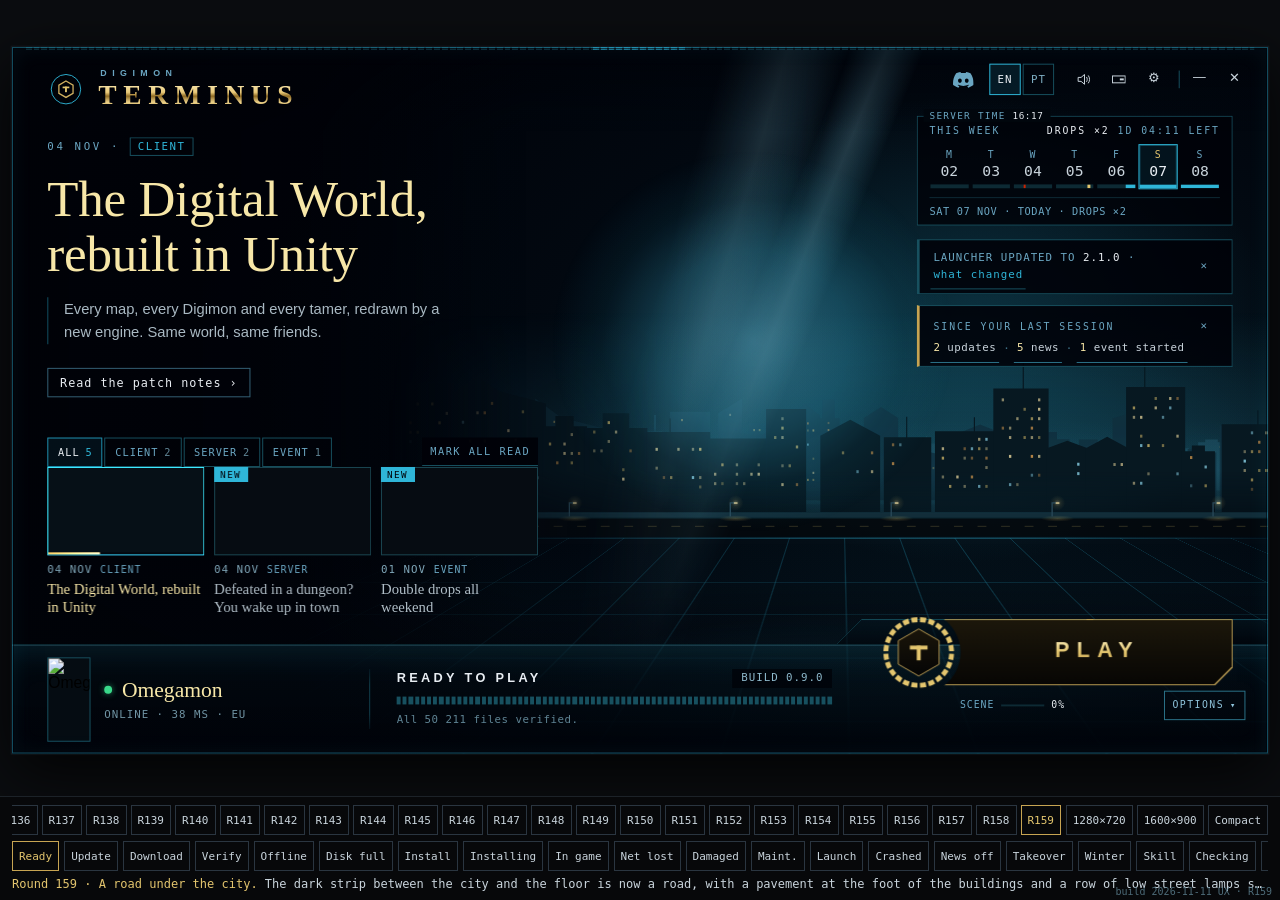
==== commit 2e3ed26b: "Launcher batch 1: held rounds wired to real data (R148 server clock, R149 week events, R155 load/fai" ====
--- a/launcher-src/mockup.html
+++ b/launcher-src/mockup.html
@@ -2843,38 +2843,56 @@
     function arm(){t0=performance.now();W.classList.remove('q147');setTimeout(sync,1300)}
     new MutationObserver(function(ms){ms.forEach(function(m){if(W.classList.contains('open')&&(' '+(m.oldValue||'')+' ').indexOf(' open ')<0)arm()});sync()}).observe(W,{attributes:true,attributeFilter:['class'],attributeOldValue:true});
     if(W.classList.contains('open'))arm()})();
-NOTES[148]='<b>Round 148 · Server time.</b> A small clock on the week card shows the server’s time (hours and minutes). Events are given in server time, so there is nothing to convert.';
+NOTES[148]='<b>Round 148 · Server time.</b> A small clock on the week card shows the server’s time (hours and minutes). When the server’s UTC offset is not yours, the clock names it (UTC+0); every other time on the launcher stays in your own time.';
   /* R148 server clock: one timeout per minute, aligned to the minute; the node lives in the week card only while the round is on */
   (function(){var MT_START=18*3600, /* mock: the demo's server "now" is the 18:00 maintenance start minus the page's own maintenance countdown (mleft), so the clock agrees with STARTS IN and the week strip. The real launcher gets the time from the server. */
-      w=document.getElementById('ywk'),el=null,tm=0;if(!w)return;
+      P=!!window.TD_PROD,w=document.getElementById('ywk'),el=null,tm=0;if(!w)return;
     Y.D({'sc148.l':['SERVER TIME','HORA DO SERVIDOR']});
-    function hhmm(){var t=((MT_START-mleft)%86400+86400)%86400,h=Math.floor(t/3600),m=Math.floor(t/60)%60;return(h<10?'0':'')+h+':'+(m<10?'0':'')+m}
+    /* prod: prod.js TD_SRVNOW() = the server's wall clock as an instant read with getUTC* (from the status "at": its offset, the PC's instant unless the two disagree by more than 90 s), TD_SRVOFF() = that offset in minutes */
+    function srv(){return P&&typeof window.TD_SRVNOW==='function'?window.TD_SRVNOW():NaN}
+    function two(n){return(n<10?'0':'')+n}
+    function hhmm(){if(P){var s=srv();if(isNaN(s))return '--:--';var d=new Date(s);return two(d.getUTCHours())+':'+two(d.getUTCMinutes())}
+      var t=((MT_START-mleft)%86400+86400)%86400,h=Math.floor(t/3600),m=Math.floor(t/60)%60;return(h<10?'0':'')+h+':'+(m<10?'0':'')+m}
+    /* the offset is named only when it is not the player's own */
+    function off(){var o=P&&typeof window.TD_SRVOFF==='function'?window.TD_SRVOFF():null;if(o==null||o===-new Date().getTimezoneOffset())return '';var a=Math.abs(o);return 'UTC'+(o<0?'-':'+')+Math.floor(a/60)+(a%60?':'+two(a%60):'')}
+    function wait(){if(!P)return(mleft%60||60)*1000+80;var s=srv();return isNaN(s)?60000:60000-((s%60000)+60000)%60000+80}
     function put(){if(!W.classList.contains('r148')){clearTimeout(tm);tm=0;if(el){el.remove();el=null}return}
       if(!el){el=document.createElement('div');el.className='sc148';el.setAttribute('role','timer')}
-      var h='<span>'+Y.t('sc148.l')+'</span> <b>'+hhmm()+'</b>';if(el.innerHTML!==h)el.innerHTML=h;
+      var o=off(),h='<span>'+Y.t('sc148.l')+'</span> <b>'+hhmm()+'</b>'+(o?' <span>'+o+'</span>':'');if(el.innerHTML!==h)el.innerHTML=h;
       if(el.parentNode!==w)w.appendChild(el);
-      if(!tm&&!document.hidden&&W.dataset.st!=='running')tm=setTimeout(function(){tm=0;put()},(mleft%60||60)*1000+80)}
+      if(!tm&&!document.hidden&&W.dataset.st!=='running')tm=setTimeout(function(){tm=0;put()},wait())}
     /* the strip redraws itself (state, language, a pressed day): the clock is put back each time */
     new MutationObserver(put).observe(w,{childList:true});
     new MutationObserver(put).observe(W,{attributes:true,attributeFilter:['class','data-st']});document.addEventListener('visibilitychange',put);put()})();
 NOTES[149]='<b>Round 149 · Pick a day.</b> Press a day in the week strip and the line under it shows that day’s events (two more days have one now: a past maintenance and an EXP evening) (a day with nothing says NO EVENTS). Today keeps its gold initial, the picked day has the teal box, focus stays on the day you pressed, and pressing today or Esc goes back.';
-  /* R149 pick a day. The strip already selects (wkSel) and redraws itself; this round adds the other days' events, keeps the focus through the redraw, and Esc. */
-  (function(){var w=document.getElementById('ywk'),foc=-1;if(!w)return;
+  /* R149 pick a day. The strip already selects (wkSel) and redraws itself; this round adds the other days' events, keeps the focus through the redraw, and Esc.
+     In the shipped page the week comes from prod.js (WK): every event of data/events.json per day (WK.evs: [start %, width %] and a kind class) and the caption of a day (WK.capAll). */
+  (function(){var w=document.getElementById('ywk'),foc=-1,tdW=-1;if(!w)return;
     /* mock: what the real launcher reads from data/events.json (short, start, end), here for WED and THU. s = [start %, width %] of the day */
     var EV149={2:{k:'e149.mt',c:'mt',s:[25,5]},3:{k:'e149.exp',c:'x149',s:[83,9]}};
     Y.D({'e149.mt':['MAINT. 06:00 TO 07:00 · DONE','MANUT. 06:00 ÀS 07:00 · FEITA'],'e149.exp':['EXP ×2 · 20:00 TO 22:00','EXP ×2 · DAS 20:00 ÀS 22:00']});
-    function on(){return W.classList.contains('r149')&&!WK}
-    function deco(){if(!on()){w.classList.remove('sel149');foc=-1;return}
-      for(var i in EV149){var b=w.querySelector('.dy[data-i="'+i+'"]'),tr=b&&b.querySelector('.tr');if(tr&&!tr.querySelector('.e149')){var s=document.createElement('s');s.className=EV149[i].c+' e149';s.style.cssText='margin-left:'+EV149[i].s[0]+'%;width:'+EV149[i].s[1]+'%';tr.appendChild(s);b.classList.add('ev')}}
-      var cap=w.querySelector('.wcap'),e=EV149[wkSel],day=DL2[L][wkSel]+' 0'+DT[wkSel]+' '+Y.t('wk.nov')+' · ';
-      if(cap&&e)cap.textContent=day+Y.t(e.k);
-      w.classList.toggle('sel149',wkSel!==TODAY);
+    function on(){return W.classList.contains('r149')}
+    function td(){return WK?WK.today:TODAY}
+    /* the real week starts on the real today (the strip's own first pick is the mock's SAT) and goes back to today when the day rolls over; a status redraw keeps a pick */
+    /* any redraw (a status, a live event starting) rebuilds the buttons: a day that had the focus gets it back */
+    var _wd=wkDraw;wkDraw=function(){if(WK){if(WK.today!==tdW||!(wkSel>=0&&wkSel<7))wkSel=WK.today;tdW=WK.today}var a=document.activeElement;if(foc<0&&on()&&a&&a.classList&&a.classList.contains('dy')&&w.contains(a))foc=+a.dataset.i;_wd()};
+    function real(){for(var i=0;i<7;i++){var b=w.querySelector('.dy[data-i="'+i+'"]'),tr=b&&b.querySelector('.tr'),E=WK.evs&&WK.evs[i]||[];if(!tr||tr.querySelector('.e149'))continue;
+        [].forEach.call(tr.querySelectorAll('s:not(.mt)'),function(s){s.remove()});
+        for(var k=E.length-1;k>=0;k--){var s=document.createElement('s');s.className=(E[k].c?E[k].c+' ':'')+'e149';s.style.cssText='margin-left:'+E[k].s[0]+'%;width:'+E[k].s[1]+'%';tr.insertBefore(s,tr.firstChild)}
+        if(b.classList.contains('ev')!==E.length>0)b.classList.toggle('ev',E.length>0)}
+      var cap=w.querySelector('.wcap'),h=WK.capAll?WK.capAll(wkSel):'';if(cap&&h&&cap.innerHTML!==h)cap.innerHTML=h}
+    function deco(){if(!on()){w.classList.remove('sel149');foc=-1;if(WK&&w.querySelector('.e149'))wkDraw();return}
+      if(WK)real();
+      else{for(var i in EV149){var b=w.querySelector('.dy[data-i="'+i+'"]'),tr=b&&b.querySelector('.tr');if(tr&&!tr.querySelector('.e149')){var s=document.createElement('s');s.className=EV149[i].c+' e149';s.style.cssText='margin-left:'+EV149[i].s[0]+'%;width:'+EV149[i].s[1]+'%';tr.appendChild(s);b.classList.add('ev')}}
+        var cap=w.querySelector('.wcap'),e=EV149[wkSel],day=DL2[L][wkSel]+' 0'+DT[wkSel]+' '+Y.t('wk.nov')+' · ';
+        if(cap&&e)cap.textContent=day+Y.t(e.k)}
+      w.classList.toggle('sel149',wkSel!==td());
       if(foc>=0){var f=w.querySelector('.dy[data-i="'+foc+'"]');foc=-1;if(f)f.focus()}}
     /* the strip rebuilds its buttons on every press: remember which day was pressed and give it the focus back */
     w.addEventListener('click',function(e){var b=e.target.closest&&e.target.closest('.dy');if(b&&on())foc=+b.dataset.i},true);
-    w.addEventListener('keydown',function(e){if(e.key==='Escape'&&on()&&wkSel!==TODAY){e.preventDefault();e.stopPropagation();foc=TODAY;wkSel=TODAY;wkDraw()}});
+    w.addEventListener('keydown',function(e){if(e.key==='Escape'&&on()&&wkSel!==td()){e.preventDefault();e.stopPropagation();foc=td();wkSel=td();wkDraw()}});
     new MutationObserver(deco).observe(w,{childList:true});
-    new MutationObserver(function(){if(w.classList.contains('sel149')!==(on()&&wkSel!==TODAY)||(on()&&!w.querySelector('.e149')))deco()}).observe(W,{attributes:true,attributeFilter:['class']});deco()})();
+    new MutationObserver(function(){if(w.classList.contains('sel149')!==(on()&&wkSel!==td())||(on()&&!w.querySelector('.e149'))||(!on()&&WK&&w.querySelector('.e149')))deco()}).observe(W,{attributes:true,attributeFilter:['class']});deco()})();
 NOTES[150]='<b>Round 150 · The headline moves on.</b> The big news changes by itself every 8 seconds, and a thin gold line on the open card’s picture shows how long is left. It waits while you point at the news, tab into it, open a panel, hide the window or start the game; choosing a card starts the count again. Reduced motion: no auto-advance, no line.';
   /* R150 one clock for the headline: el (ms) is the truth, the line is a WAAPI scaleX kept on that same time; the old 300 ms stepper stands down while the round is on */
   (function(){var D=8000,el=0,last=performance.now(),ln=document.createElement('i'),fl=document.createElement('b'),an=null,_nh=newsHeld,_s=show;
@@ -2942,24 +2960,32 @@
     if(document.fonts&&document.fonts.ready)document.fonts.ready.then(again)})();
 NOTES[153]='<b>Round 153 · Since your last session.</b> A small block under the notices tells a returning player what is new since they last played: how many updates, how many news and whether an event started, each one a link to its place (patch notes, the news list, the week). Close it and it stays closed until something new arrives; when nothing changed it is not there at all.';
   /* R153 since-last-session. MOCK: LAST = when the last game session ended, NOW = the demo's "today" (SAT 07 NOV, as the week strip),
-     EV = event starts (the week strip's DROPS x2, FRI 18:00). Updates come from the patch-note versions (PN), news from NEWS. */
-  (function(){var LAST=new Date(2026,9,27,21,42),NOW=new Date(2026,10,7,16,18),EV=[new Date(2026,10,6,18,0)],KEY='terminus.since153',el=null,drawn='';
+     EV = event starts (the week strip's DROPS x2, FRI 18:00). Updates come from the patch-note versions (PN), news from NEWS.
+     The shipped page reads prod.js __since(): {last: when the last game session ended (ms), notes / news: their dates (ISO, day only), ev: event starts (ms)};
+     null (no session end recorded) = nothing is shown. A dated item counts from the day after the session ended up to today. */
+  (function(){var LAST=new Date(2026,9,27,21,42),NOW=new Date(2026,10,7,16,18),EV=[new Date(2026,10,6,18,0)],KEY='terminus.since153',el=null,drawn='',P=!!window.TD_PROD,SN=null;
     var MO={JAN:0,FEB:1,MAR:2,APR:3,MAY:4,JUN:5,JUL:6,AUG:7,SEP:8,OCT:9,NOV:10,DEC:11};
     function dt(s){var m=/(\d\d) ([A-Z]{3})/.exec(s||'');return m&&MO[m[2]]!==undefined?new Date(2026,MO[m[2]],+m[1],12):null}
     function since(d){return !!d&&d>LAST&&d<=NOW}
-    function count(){return{u:PN.en.v.filter(function(v){return since(dt(v))}).length,n:NEWS.en.filter(function(n){return since(dt(n.d))}).length,e:EV.filter(since).length}}
+    function real(){SN=typeof window.__since==='function'?window.__since():null;if(!SN||!SN.last)return false;LAST=new Date(SN.last);NOW=new Date();EV=(SN.ev||[]).map(function(t){return new Date(t)});return true}
+    function ymd(d){var m=d.getMonth()+1,a=d.getDate();return d.getFullYear()+'-'+(m<10?'0':'')+m+'-'+(a<10?'0':'')+a}
+    function day(x){x=String(x||'').slice(0,10);return /^\d{4}-\d\d-\d\d$/.test(x)&&x>ymd(LAST)&&x<=ymd(NOW)}
+    function count(){if(P)return{u:(SN.notes||[]).filter(day).length,n:(SN.news||[]).filter(day).length,e:EV.filter(since).length};
+      return{u:PN.en.v.filter(function(v){return since(dt(v))}).length,n:NEWS.en.filter(function(n){return since(dt(n.d))}).length,e:EV.filter(since).length}}
     function sig(c){return LAST.getTime()+'|'+c.u+'|'+c.n+'|'+c.e}
     function gone(c){try{return localStorage.getItem(KEY)===sig(c)}catch(e){return false}}
     function word(k,n){var pt=L==='pt';return k==='u'?(pt?(n===1?'atualização':'atualizações'):(n===1?'update':'updates')):k==='n'?(pt?(n===1?'notícia':'notícias'):'news'):(pt?(n===1?'evento novo':'eventos novos'):(n===1?'event started':'events started'))}
+    /* the week day of the newest event that started; one from an earlier week lands on today */
+    function evDay(){if(!P)return(EV[0].getDay()+6)%7;var d=(NOW.getDay()+6)%7,m0=new Date(NOW.getFullYear(),NOW.getMonth(),NOW.getDate()-d),e=EV.filter(since).sort(function(a,b){return b-a})[0],i=e?Math.round((new Date(e.getFullYear(),e.getMonth(),e.getDate())-m0)/864e5):d;return i>=0&&i<7?i:d}
     function go(k){if(k==='u'){notes(true)}
       else if(k==='n'){var b=$('cats').querySelector('button');if(b){b.click();b=$('cats').querySelector('button');if(b)b.focus()}}
-      else{var w=$('ywk'),i=(EV[0].getDay()+6)%7;if(w){var d=w.querySelector('.dy[data-i="'+i+'"]');if(d){d.click();d=w.querySelector('.dy[data-i="'+i+'"]');if(d)d.focus()}}}}
+      else{var w=$('ywk'),i=evDay();if(w){var d=w.querySelector('.dy[data-i="'+i+'"]');if(d){d.click();d=w.querySelector('.dy[data-i="'+i+'"]');if(d)d.focus()}}}}
     function draw(c){var k=L+'|'+sig(c);if(drawn===k)return;drawn=k;var p=[];['u','n','e'].forEach(function(g){if(c[g])p.push('<u role="button" tabindex="0" data-g="'+g+'"><b>'+c[g]+'</b> '+word(g,c[g])+'</u>')});
       el.setAttribute('aria-label',L==='pt'?'Desde a tua última sessão':'Since your last session');
       el.innerHTML='<div class="nk"><span class="k153">'+(L==='pt'?'DESDE A TUA ÚLTIMA SESSÃO':'SINCE YOUR LAST SESSION')+'</span><button class="x2" aria-label="'+(L==='pt'?'Dispensar':'Dismiss')+'">✕</button></div><div class="l153">'+p.join('<i>·</i>')+'</div>';
       el.querySelector('.x2').onclick=function(){try{localStorage.setItem(KEY,sig(c))}catch(e){}sync()};
       [].forEach.call(el.querySelectorAll('u'),function(u){u.onclick=function(){go(u.dataset.g)};u.onkeydown=function(e){if(e.key==='Enter'||e.key===' '){e.preventDefault();go(u.dataset.g)}}})}
-    function sync(){var yn=$('ynot'),c=count(),on=W.classList.contains('r153')&&!!yn&&(c.u+c.n+c.e)>0&&!gone(c);
+    function sync(){var yn=$('ynot'),ok=W.classList.contains('r153')&&(!P||real()),c=ok?count():{u:0,n:0,e:0},on=ok&&!!yn&&(c.u+c.n+c.e)>0&&!gone(c);
       if(!on){if(el){el.remove();el=null;drawn=''}return}
       if(!el){el=document.createElement('div');el.className='ynot ys153';el.setAttribute('role','group');yn.parentNode.insertBefore(el,yn.nextSibling)}
       draw(c);var t=getComputedStyle(yn).display!=='none'&&yn.offsetHeight?(yn.offsetTop+yn.offsetHeight+11)+'px':'';if(el.style.top!==t)el.style.top=t}
@@ -2967,22 +2993,31 @@
     new MutationObserver(sync).observe(W,{attributes:true,attributeFilter:['class','data-st']});
     new MutationObserver(function(){drawn='';sync()}).observe(document.documentElement,{attributes:true,attributeFilter:['lang']});
     if($('ynot'))hook();else setTimeout(hook,0);
+    /* prod.js calls this when a session ends or the data arrives */
+    window.__r153=function(){drawn='';sync()};
   })();
 NOTES[154]='<b>Round 154 · Play time.</b> Point at LAST PLAYED (or reach it with Tab) and a small card under it shows how long that session was, your hours this week and your total. It is counted on this PC only, no account. The session length also joins the line itself whenever there is room for it beside OPTIONS; PLAY and the row under it do not move.';
-  /* R154 play-time. MOCK values: s = length of the last session, w = this week, t = total hours (all local, from the exe) */
-  (function(){var l=$('ylp');if(!l)return;var row=l.parentNode,card=null,MOCK={s:'0:48',w:'6:20',t:142};
-    function fill(){if(card.dataset.l===L)return;card.dataset.l=L;var pt=L==='pt';card.innerHTML='<span>'+(pt?'SESSÃO':'SESSION')+' <b>'+MOCK.s+'</b></span><i>·</i><span>'+(pt?'SEMANA':'WEEK')+' <b>'+MOCK.w+'</b></span><i>·</i><span>TOTAL <b>'+MOCK.t+' H</b></span>'}
-    function sync(){var on=W.classList.contains('r154'),s=l.querySelector('.s154');
+  /* R154 play-time. MOCK values: s = length of the last session, w = this week, t = total hours (all local, from the exe).
+     The shipped page reads prod.js __r154data(): {s: the last counted session H:MM, w: this week from Monday 00:00 H:MM, t: whole hours or '&lt;1'};
+     null (nothing counted yet) = no card, no length on the line. */
+  (function(){var l=$('ylp');if(!l)return;var row=l.parentNode,card=null,P=!!window.TD_PROD,MOCK={s:'0:48',w:'6:20',t:142};
+    function dat(){if(!P)return MOCK;var d=typeof window.__r154data==='function'?window.__r154data():null;return d&&d.s?d:null}
+    function fill(D){var k=L+'|'+D.s+'|'+D.w+'|'+D.t;if(card.dataset.l===k)return;card.dataset.l=k;var pt=L==='pt';card.innerHTML='<span>'+(pt?'SESSÃO':'SESSION')+' <b>'+D.s+'</b></span><i>·</i><span>'+(pt?'SEMANA':'WEEK')+' <b>'+D.w+'</b></span><i>·</i><span>TOTAL <b>'+D.t+' H</b></span>'}
+    function sync(){var D=dat(),on=W.classList.contains('r154')&&!!D,s=l.querySelector('.s154');
       if(!on){if(s)s.remove();if(card){card.remove();card=null;l.removeAttribute('tabindex');l.removeAttribute('aria-describedby');delete l.dataset.nf154}return}
       if(!card){card=document.createElement('span');card.className='tp154';card.id='tp154';card.setAttribute('role','tooltip');row.appendChild(card);l.tabIndex=0;l.setAttribute('aria-describedby','tp154')}
-      fill();
+      fill(D);
+      /* a new session length is measured again */
+      if(s&&s.dataset.v!==D.s){s.remove();s=null}
       /* the session length on the line: only if the line still ends 4 px (the row's gap) before OPTIONS; never wrap, never shrink */
-      if(s||!l.querySelector('.v141')||!row.offsetWidth||l.dataset.nf154===l.textContent)return;
-      var b=$('ylb'),key=l.textContent;s=document.createElement('span');s.className='s154';s.innerHTML=' <i>·</i> '+MOCK.s;l.appendChild(s);
+      if(s||!l.querySelector('.v141')||!row.offsetWidth||l.dataset.nf154===l.textContent+'|'+D.s)return;
+      var b=$('ylb'),key=l.textContent+'|'+D.s;s=document.createElement('span');s.className='s154';s.dataset.v=D.s;s.innerHTML=' <i>·</i> '+D.s;l.appendChild(s);
       var sc=row.getBoundingClientRect().width/row.offsetWidth||1;
       if(b&&l.getBoundingClientRect().right+4*sc+b.getBoundingClientRect().width>row.getBoundingClientRect().right+.5){s.remove();l.dataset.nf154=key}}
     new MutationObserver(sync).observe(l,{childList:true});
     new MutationObserver(sync).observe(W,{attributes:true,attributeFilter:['class','data-st']});sync();
+    /* prod.js calls this when a session is counted */
+    window.__r154=function(){sync()};
   })();
 NOTES[155]='<b>Round 155 · Empty and failure states.</b> When the news or the week have nothing to show, their place is no longer blank: quiet blocks while they load, one calm line when there is nothing, and one line with a RETRY button when they could not load. With data the page is exactly Round 154.';
   /* R155 empty and failure states. M = the mode of each zone ('ok' | 'loading' | 'empty' | 'fail'). In a forced mode the real nodes stay laid out
@@ -3057,8 +3092,8 @@
     function set(zone,mode){clearTimeout(tm[zone]);tm[zone]=0;M[zone]=mode;apply();
       /* a retry made from the keyboard keeps its place: back on the zone when the data is there, or on RETRY when it failed again */
       if(kb[zone]&&mode!=='loading'){kb[zone]=false;var f=mode==='ok'?(zone==='news'?$('rail').querySelector('.ri.on,.ri'):$('ywk')&&$('ywk').querySelector('.dy.td')):(zone==='news'?nd:ed)&&(zone==='news'?nd:ed).querySelector('.rt155');if(f&&f.focus)f.focus({focusVisible:true})}}
-    /* the loader. MOCK: one second, then the data is there */
-    function load(zone){set(zone,'loading');tm[zone]=setTimeout(function(){set(zone,'ok')},1000)}
+    /* the loader. MOCK: one second, then the data is there. The shipped page fetches the zone's file again (prod.js __r155load) and answers ok / empty / fail */
+    function load(zone){set(zone,'loading');if(window.TD_PROD&&typeof window.__r155load==='function'){window.__r155load(zone,function(m){if(MODES.indexOf(m)>=0)set(zone,m)});return}tm[zone]=setTimeout(function(){set(zone,'ok')},1000)}
     W.addEventListener('click',function(e){var t=e.target;if(!t||!t.closest)return;
       var b=t.closest('.rt155');if(b&&on()){e.preventDefault();e.stopPropagation();kb[b.dataset.z]=e.detail===0;load(b.dataset.z);return}
       if(em()!=='ok'&&t.closest('#ywk .dy')){e.preventDefault();e.stopPropagation()}},true);
@@ -3077,8 +3112,10 @@
   })();
 NOTES[156]='<b>Round 156 · Update in the background.</b> Settings › LAUNCHER gets one row: OFF, ON or AT NIGHT (02:00–07:00). The launcher downloads while it sits in the tray, never while the game is running, and when you come back the bar says once that it updated, with a link to what changed.';
   /* R156 background updates: the row lives in the page only while the round is on; the choice keeps its own key (terminus.bgupd), like the cinematic.
-     Mocked here; the real launcher gets the mode and the last result from the exe (see bg_update_spec.md). */
-  (function(){var KEY='terminus.bgupd',MODES=['off','on','night'],
+     Mocked here; the real launcher gets the mode and the last result from the exe (see bg_update_spec.md).
+     The shipped page never reads the key: prod.js hands over each {t:"bgupdate"} from the exe through __r156msg({mode, last:{result, to (formatted), nv, seen}})
+     (the round is held until the exe sends the bgupdate cap); a choice goes to the exe as bgupdate:<mode>, OFF by default; the line, once shown, posts bgupdate:seen. */
+  (function(){var KEY='terminus.bgupd',MODES=['off','on','night'],P=!!window.TD_PROD,BG={mode:'off',to:'',nv:'',done:false},
     BT=[['OFF','NÃO'],['ON','SIM'],['AT NIGHT','À NOITE']],
     HT={off:['The launcher only updates when you open it.','O launcher só atualiza quando o abres.'],
         on:['Downloads from the tray, never while the game is running.','Transfere na área de notificação, nunca com o jogo aberto.'],
@@ -3087,8 +3124,12 @@
     row=null,applied=false,ps=document.getElementById('psub');
     function pt(){return document.documentElement.lang==='pt'}
     function on(){return W.classList.contains('r156')}
-    function get(){var v='';try{v=localStorage.getItem(KEY)||''}catch(e){}return MODES.indexOf(v)>=0?v:'on'}
-    function set(v){if(MODES.indexOf(v)<0)v='on';try{localStorage.setItem(KEY,v)}catch(e){}paint()}
+    function send(m){try{window.chrome.webview.postMessage(m)}catch(e){}}
+    function get(){if(P)return MODES.indexOf(BG.mode)>=0?BG.mode:'off';var v='';try{v=localStorage.getItem(KEY)||''}catch(e){}return MODES.indexOf(v)>=0?v:'on'}
+    function set(v){if(P){if(MODES.indexOf(v)<0)v='off';if(BG.mode!==v){BG.mode=v;send('bgupdate:'+v)}paint();return}
+      if(MODES.indexOf(v)<0)v='on';try{localStorage.setItem(KEY,v)}catch(e){}paint()}
+    function msg(){if(!P)return MSG[pt()?1:0];var nv=BG.nv?' data-v="'+BG.nv+'"':'';
+      return pt()?'<span class="bg156m">Atualizado para a <b>'+BG.to+'</b> enquanto estiveste fora · </span><u data-a="notes"'+nv+' role="button" tabindex="0">o que mudou</u>':'<span class="bg156m">Updated to <b>'+BG.to+'</b> while you were away · </span><u data-a="notes"'+nv+' role="button" tabindex="0">what changed</u>'}
     function tx(e,p){e.setAttribute('data-en',p[0]);e.setAttribute('data-pt',p[1]);e.innerHTML=p[pt()?1:0]}
     function paint(){if(!row)return;var m=get();[].forEach.call(row.querySelectorAll('.seg button'),function(b){b.setAttribute('aria-pressed',b.dataset.m===m);tx(b,BT[MODES.indexOf(b.dataset.m)])});
       tx(row.querySelector('.l'),['Update in the background','Atualizar em segundo plano']);row.querySelector('.seg').setAttribute('aria-label',pt()?'Atualizar em segundo plano':'Update in the background');tx(row.querySelector('small'),HT[m])}
@@ -3099,19 +3140,22 @@
     function put(){if(on()){if(!row)row=make();if(!row.parentNode){var a=anchor();if(!a)return;a.parentNode.insertBefore(row,a.nextSibling)}paint()}
       else{if(row&&row.parentNode)row.remove();applied=false}}
     /* the once-only line: it stays while the bar is at rest in READY (language switches repaint it) and goes with the first change of state */
-    function line(){if(!applied||!on()||!ps||W.dataset.st!=='ready'||ps.querySelector('.bg156m'))return;ps.innerHTML=MSG[pt()?1:0]}
+    function line(){if(!applied||!on()||!ps||W.dataset.st!=='ready'||ps.querySelector('.bg156m'))return;ps.innerHTML=msg();if(P&&!BG.seen){BG.seen=true;send('bgupdate:seen')}}
     if(ps)new MutationObserver(line).observe(ps,{childList:true});
     new MutationObserver(function(ms){ms.forEach(function(m){if(m.attributeName==='data-st'){if(W.dataset.st!=='ready')applied=false}else put()})}).observe(W,{attributes:true,attributeFilter:['class','data-st']});
     setTimeout(put,0);
-    /* RESET (its confirm button) in the sheet's footer also puts this row back to ON (capture phase, round on only); a language switch repaints the label */
-    document.getElementById('sheet').addEventListener('click',function(e){if(on()&&e.target.closest&&e.target.closest('#sfy'))set('on')},true);
+    /* RESET (its confirm button) in the sheet's footer also puts this row back to its default (ON in the mock, OFF in the shipped page) (capture phase, round on only); a language switch repaints the label */
+    document.getElementById('sheet').addEventListener('click',function(e){if(on()&&e.target.closest&&e.target.closest('#sfy'))set(P?'off':'on')},true);
     new MutationObserver(paint).observe(document.documentElement,{attributes:true,attributeFilter:['lang']});
     /* review hook: 'applied' shows the bar as the player finds it after a background update; 'clear' takes the line away; 'off'/'on'/'night' set the mode; no argument reads it */
     window.__r156=function(a){if(!on())return null;
-      if(a==='applied'){BUILD='0.9.1';applied=true;state('ready');line()}
+      if(a==='applied'){if(!P){BUILD='0.9.1';applied=true;state('ready');line()}}
       else if(a==='clear'){applied=false;state(S)}
       else if(MODES.indexOf(a)>=0)set(a);
       return {mode:get(),applied:applied}};
+    /* the exe's report (shipped page only): the mode, and once per applied update the line */
+    window.__r156msg=function(m){if(!P||!m)return;BG.mode=MODES.indexOf(m.mode)>=0?m.mode:'off';paint();var la=m.last;
+      if(la&&la.result==='applied'&&!la.seen&&la.to&&!BG.done){BG.done=true;BG.to=la.to;BG.nv=/^\d{4}$/.test(la.nv||'')?la.nv:'';BG.seen=false;applied=true;line()}};
   })();
 NOTES[157]='<b>Round 157 · What changed stays in the launcher.</b> Every “what changed” link now opens the patch notes inside the launcher, on the exact version it talks about, and never the browser. The launcher notice opens a new LAUNCHER tab, set apart from the game versions and headed LAUNCHER with the launcher’s own version (no invented “from” version or date); the “updated while you were away” line opens 0.9.1; the “updates” link opens the newest version. Enter and Space work too, and closing the notes puts you back on the link you came from.';
   /* R157 what-changed links stay in the launcher.
@@ -3121,22 +3165,24 @@
      RELEASE (R159 package): the rows say only what players really get in this release; no date, no "from" version (none is measured), and the
      number on the chip is the page's launcher version (LVER) only once it is real: see ver(). */
   (function(){var LV={en:{v:'LAUNCHER',meta:'4 CHANGES · NOT A GAME UPDATE',g:[['LAUNCHER',[
-        ['The headline news moves on by itself, with a thin line that shows the time left, and the news cards react to the pointer.','NEWS'],
-        ['A city and a road with street lamps stand in the distance behind Omegamon.','SCENE'],
-        ['The bottom bar no longer flickers when its state changes, and PLAY keeps its size.','BAR'],
-        ['The link on the “launcher updated” notice now opens these notes, the launcher’s own.','NOTES']]]]},
+        ['The week card shows the server time, with its time zone when it differs from yours.','SERVER TIME'],
+        ['The week strip shows each day’s events; pick a day to see them.','EVENTS'],
+        ['News and events say when they are loading or could not load, and you can try again from there.','NEWS'],
+        ['These notes show the version of the launcher you have.','NOTES']]]]},
       pt:{v:'LAUNCHER',meta:'4 ALTERAÇÕES · O JOGO NÃO MUDA',g:[['LAUNCHER',[
-        ['As notícias avançam sozinhas, com uma linha fina que mostra o tempo que falta, e os cartões das notícias reagem ao rato.','NOTÍCIAS'],
-        ['Uma cidade e uma estrada com candeeiros ao longe, atrás do Omegamon.','CENÁRIO'],
-        ['A barra de baixo já não pisca quando muda de estado, e o botão JOGAR mantém o tamanho.','BARRA'],
-        ['A ligação do aviso «launcher atualizado» abre agora estas notas, as do próprio launcher.','NOTAS']]]]}},
-      LD=[['new',''],['new',''],['fix',''],['chg','']],known=!window.TD_PROD,hooked=false,
+        ['O cartão da semana mostra a hora do servidor, com o fuso horário quando é diferente do teu.','HORA'],
+        ['A faixa da semana mostra os eventos de cada dia; escolhe um dia para os veres.','EVENTOS'],
+        ['As notícias e os eventos dizem quando estão a carregar ou não carregaram, e podes tentar outra vez dali.','NOTÍCIAS'],
+        ['Estas notas mostram a versão do launcher que tens.','NOTAS']]]]}},
+      LD=[['new',''],['new',''],['chg',''],['fix','']],known=!window.TD_PROD,hooked=false,
       SEL='#ynot u[data-a="relnotes"],#ribbon u,#psub u[data-a="notes"],.ys153 u[data-g="u"]',ret=null,busy=false;
     function on(){return W.classList.contains('r157')}
     /* the number on the chip. The mockup shows its own sample LVER. The shipped page (TD_PROD) starts with that same sample in LVER and gets the real
        version only when the exe reports it (prod.js: setLver on caps): until that call is SEEN here the chip says LAUNCHER alone, never a number nobody measured */
     function hook(){var t=window.__TERM;if(hooked||known||!t||!t.setLver)return;hooked=true;var s=t.setLver;t.setLver=function(x){s(x);known=!!x;if(on()&&W.classList.contains('notesopen'))pn(PV)}}
     function ver(){hook();return known&&typeof LVER!=='undefined'&&LVER?String(LVER):''}
+    /* the shipped page drops the mockup's sample version (2.1.0): LVER stays empty until the exe reports the real one */
+    if(window.TD_PROD&&!known)LVER='';
     setTimeout(hook,0);
     function has(){var v=PN.en.v;return v[v.length-1]===LV.en.v}
     function li(){return PN.en.v.length-1}
@@ -3163,7 +3209,8 @@
     function target(t){var u=t&&t.closest&&t.closest(SEL);if(!u||!on())return null;sync();
       /* the bar's own “What’s new” (an update is offered) talks about the newest version, not about the tab that was looked at last */
       if(u.closest('#psub')){if(!u.parentNode.querySelector('.bg156m'))return [u,0,'#psub u[data-a="notes"]'];
-        var m=/(\d+\.\d+\.\d+)/.exec(u.parentNode.textContent),i=0;if(m)PN.en.v.forEach(function(x,k){if(x.indexOf(m[1]+' ')===0)i=k});return [u,i,'#psub u[data-a="notes"]']}
+        /* the shipped page names the notes entry of the game version it updated to (data-v, e.g. 0906); the mockup reads x.y.z from the line */
+        var dv=u.getAttribute('data-v'),m=dv?[0,dv]:/(\d+\.\d+\.\d+)/.exec(u.parentNode.textContent),i=0;if(m)PN.en.v.forEach(function(x,k){if(x.indexOf(m[1]+' ')===0)i=k});return [u,i,'#psub u[data-a="notes"]']}
       if(u.closest('.ys153'))return [u,0,'.ys153 u[data-g="u"]'];
       return [u,li(),u.closest('#ribbon')?'#ribbon u':'#ynot u[data-a="relnotes"]']}
     /* the shipped page's own handler for the launcher notice (prod.js, capture on document: it remembers that this version's notice was read, hides it, then opens the notes) must
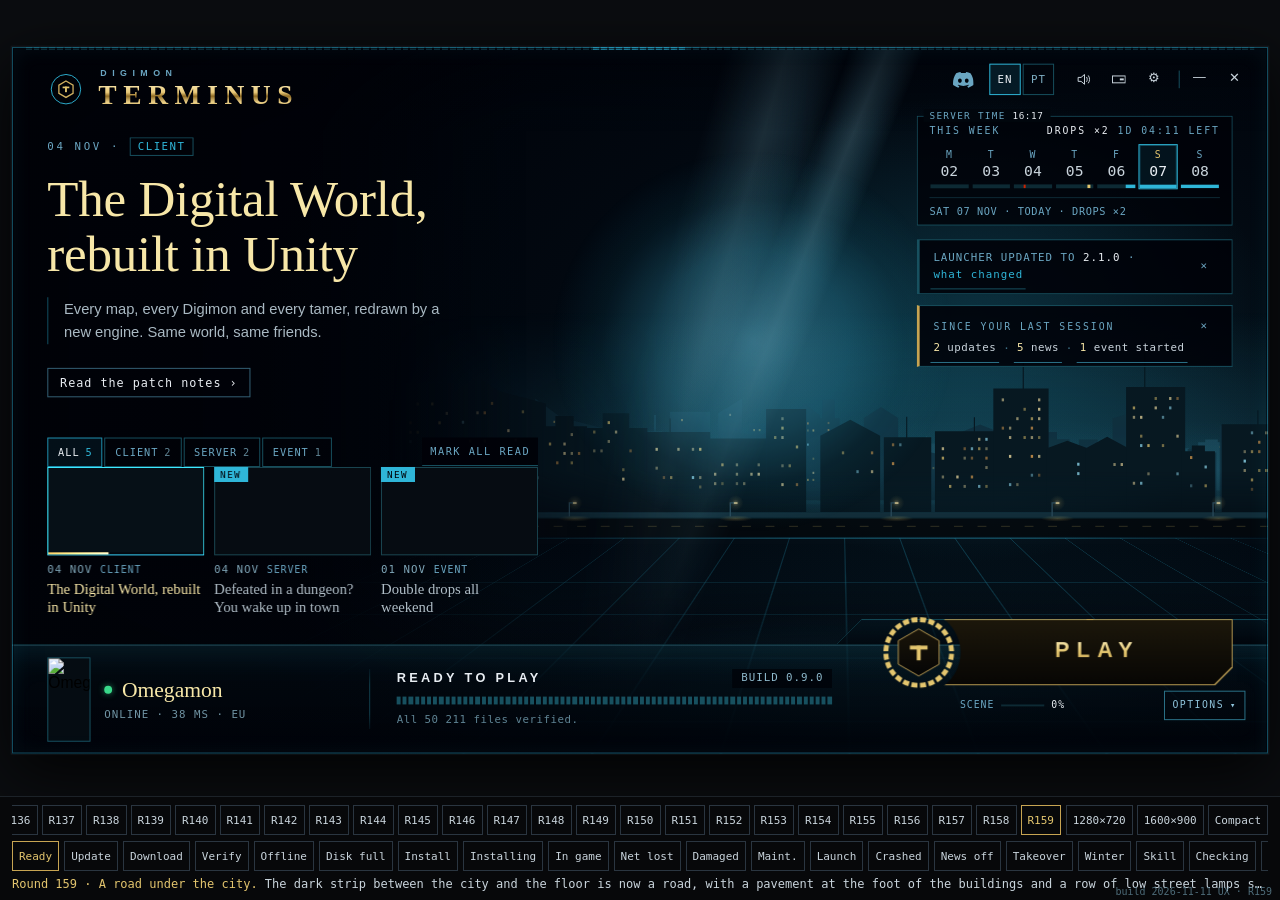
==== commit a31d9c3a: "Launcher page: #notes/#sheet fade strip 559px (was 560, 1px overhang made both panels scroll sideway" ====
--- a/launcher-src/mockup.html
+++ b/launcher-src/mockup.html
@@ -758,7 +758,8 @@
   .sfade::after{content:attr(data-t);position:absolute;left:0;top:-6px;white-space:nowrap;font:400 18px Georgia,serif;color:var(--gl);opacity:0;transition:opacity .15s}
   .scrolled>.stk .sfade::before,.scrolled>.stk .sfade::after{opacity:1}
   #win.r52 .sfade::before{left:-176px} #win.r52 .sfade::after{left:-146px}
-  .notes .sfade::before{left:-36px;width:560px;top:-28px} .notes .sfade::after{left:0}
+  .notes .sfade::before{left:-36px;width:559px;top:-28px} .notes .sfade::after{left:0}
+  .sheet .sfade::before{width:559px} /* = the panel's padding box (560 border-box - 1 px border): at 560 it overhung by 1 px and #notes/#sheet scrolled sideways */
   .stk .x{top:-10px;right:-14px} .notes .stk .x{right:-20px}
   .smark{position:absolute;right:-25px;top:76px;width:4px;display:flex;flex-direction:column;gap:3px}
   .notes .smark{right:-30px}
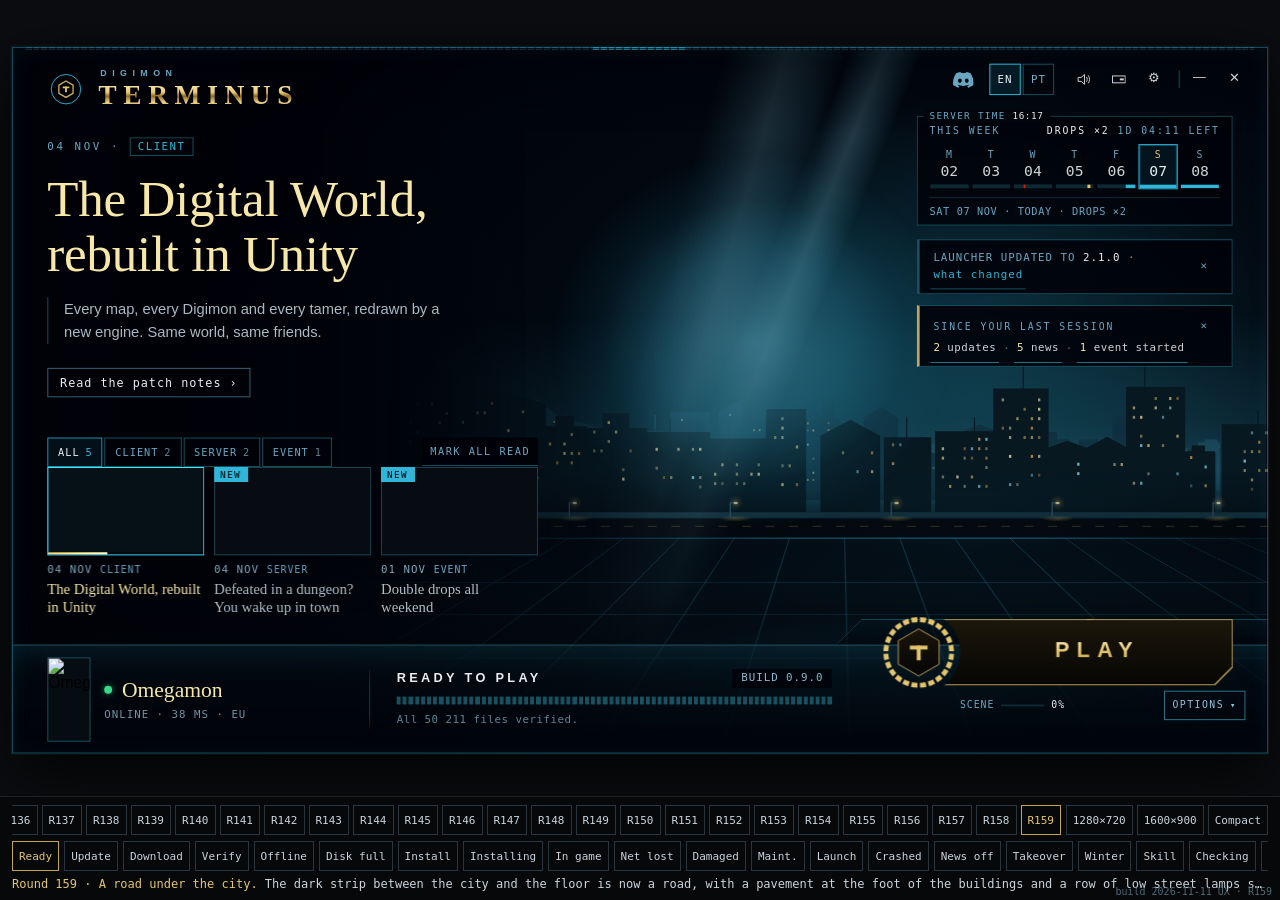
==== commit 076cae33: "Launcher page: BUILD badge follows the installed marker; notes story follows the selected tab - AC9:" ====
--- a/launcher-src/mockup.html
+++ b/launcher-src/mockup.html
@@ -3165,17 +3165,19 @@
      The tab says LAUNCHER only (four full labels do not fit the 487 px row on one line); the version is on the chip that opens the meta line.
      RELEASE (R159 package): the rows say only what players really get in this release; no date, no "from" version (none is measured), and the
      number on the chip is the page's launcher version (LVER) only once it is real: see ver(). */
-  (function(){var LV={en:{v:'LAUNCHER',meta:'4 CHANGES · NOT A GAME UPDATE',g:[['LAUNCHER',[
+  (function(){var LV={en:{v:'LAUNCHER',meta:'5 CHANGES · NOT A GAME UPDATE',g:[['LAUNCHER',[
         ['The week card shows the server time, with its time zone when it differs from yours.','SERVER TIME'],
         ['The week strip shows each day’s events; pick a day to see them.','EVENTS'],
         ['News and events say when they are loading or could not load, and you can try again from there.','NEWS'],
-        ['These notes show the version of the launcher you have.','NOTES']]]]},
-      pt:{v:'LAUNCHER',meta:'4 ALTERAÇÕES · O JOGO NÃO MUDA',g:[['LAUNCHER',[
+        ['These notes show the version of the launcher you have.','NOTES'],
+        ['The patch notes show the story of the update you pick, and the build label follows the installed version.','BUILD']]]]},
+      pt:{v:'LAUNCHER',meta:'5 ALTERAÇÕES · O JOGO NÃO MUDA',g:[['LAUNCHER',[
         ['O cartão da semana mostra a hora do servidor, com o fuso horário quando é diferente do teu.','HORA'],
         ['A faixa da semana mostra os eventos de cada dia; escolhe um dia para os veres.','EVENTOS'],
         ['As notícias e os eventos dizem quando estão a carregar ou não carregaram, e podes tentar outra vez dali.','NOTÍCIAS'],
-        ['Estas notas mostram a versão do launcher que tens.','NOTAS']]]]}},
-      LD=[['new',''],['new',''],['chg',''],['fix','']],known=!window.TD_PROD,hooked=false,
+        ['Estas notas mostram a versão do launcher que tens.','NOTAS'],
+        ['As notas mostram a história da atualização que escolhes, e a versão mostrada acompanha a que está instalada.','VERSÃO']]]]}},
+      LD=[['new',''],['new',''],['chg',''],['fix',''],['fix','']],known=!window.TD_PROD,hooked=false,
       SEL='#ynot u[data-a="relnotes"],#ribbon u,#psub u[data-a="notes"],.ys153 u[data-g="u"]',ret=null,busy=false;
     function on(){return W.classList.contains('r157')}
     /* the number on the chip. The mockup shows its own sample LVER. The shipped page (TD_PROD) starts with that same sample in LVER and gets the real
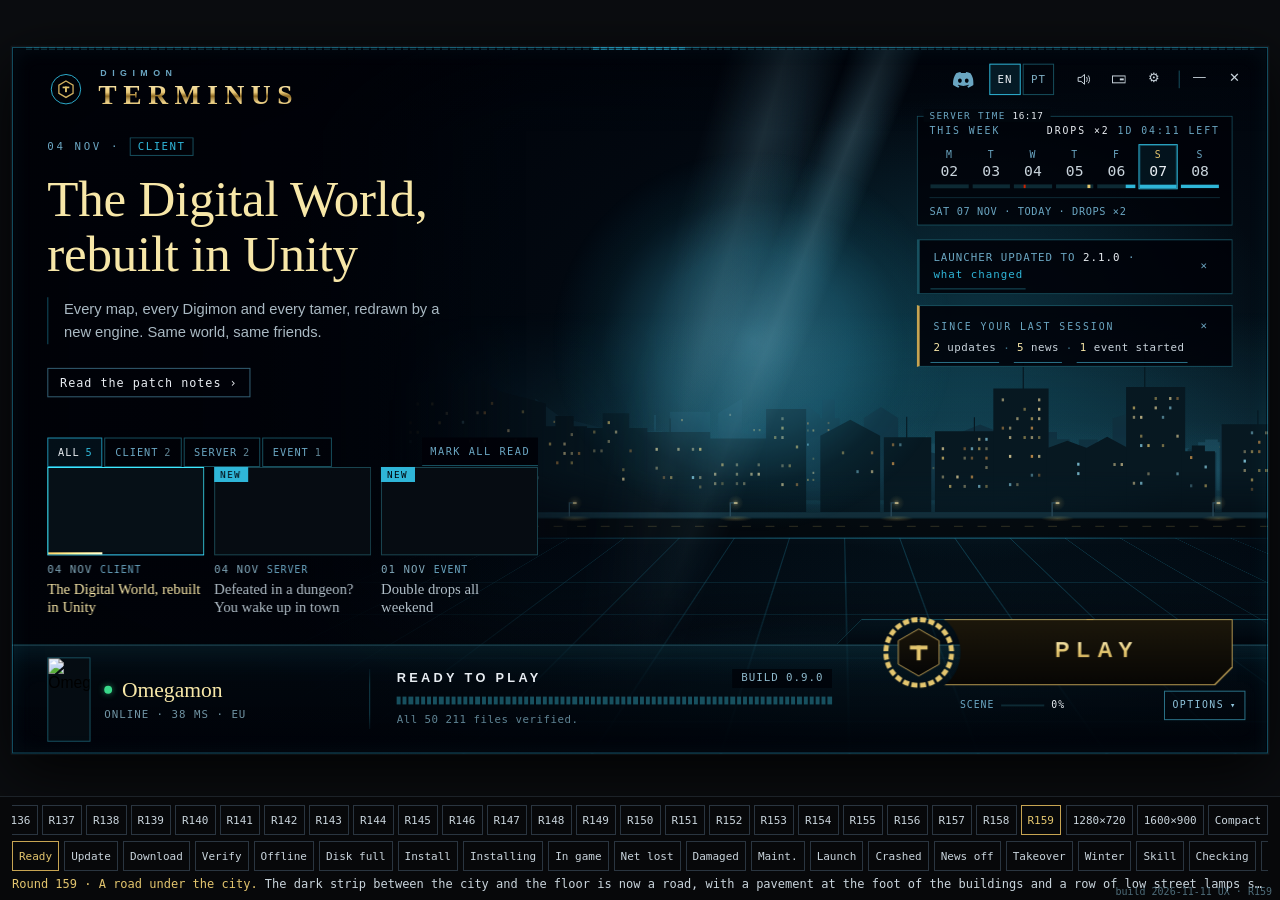
==== commit 4a7cdc6e: "line endings: LF" ====
--- a/launcher-src/mockup.html
+++ b/launcher-src/mockup.html
@@ -1,3795 +1,3795 @@
-<!DOCTYPE html>
-<html lang="en">
-<head>
-<meta charset="utf-8">
-<meta name="viewport" content="width=device-width, initial-scale=1">
-<title>Terminus Launcher — 159 rounds</title>
-<link rel="icon" href="data:,">
-<style>
-  /* One hundred rounds, cumulative: round N = round N-1 + one change. #win gets classes r1..rN.
-     Launcher only: update, news, server, settings, play. No account, no tamer (owner rule). */
-  :root{--g:#000208;--td:#17505F;--tc:#1F8FAE;--tb:#2FB6D8;--lb:#4B8AA5;--gold:#E3C56E;--gd:#C7A452;--gb:#B99B52;--gl:#F7E7A8;--ink:#E8EDF2;--sil:#C9D4DC;--ok:#39d98a;--bad:#FF6644;--red:#CC2200;--un:#0d2a34;--warn:#E3C56E}
-  *{box-sizing:border-box}
-  html,body{margin:0;height:100%;background:#0b0d10;overflow:hidden;font-family:"Segoe UI",sans-serif;user-select:none}
-  #fit{position:fixed;inset:0;display:grid;place-items:start start;padding-top:15px}
-  #win{position:relative;width:1280px;height:720px;overflow:clip;background:var(--g);box-shadow:0 18px 60px #000d;outline:1px solid #1c2228;transform-origin:center;flex:none}
-  button{all:unset;cursor:pointer} :focus-visible{outline:1px solid var(--gold);outline-offset:3px}
-  .hide{display:none!important}
-
-  /* ---- scene ---- */
-  .scene{position:absolute;inset:0;background:url(img/hero_2560.png) 62% 50%/cover}
-  .studio{position:absolute;inset:0;display:none;background:radial-gradient(ellipse 50% 42% at 66% 78%,rgba(31,143,174,.30),transparent 70%),radial-gradient(ellipse 70% 60% at 70% 40%,#071a24 0%,#020810 55%,#000208 100%)}
-  .dots{position:absolute;inset:0;display:none;background:radial-gradient(circle,rgba(31,143,174,.16) 1px,transparent 1.6px) 0 0/12px 12px;-webkit-mask:radial-gradient(ellipse 45% 55% at 70% 55%,#000,transparent 75%);mask:radial-gradient(ellipse 45% 55% at 70% 55%,#000,transparent 75%)}
-  .giant{position:absolute;left:560px;top:70px;display:none;font:700 150px Georgia,serif;letter-spacing:.04em;color:transparent;-webkit-text-stroke:1px rgba(47,182,216,.16);white-space:nowrap;pointer-events:none}
-  .pair{position:absolute;left:100px;top:0;width:1280px;height:720px;display:none;background:url(img/hero_alpha.png) 0 0/1280px 720px no-repeat}
-  .px1,.px2,.px3{transition:transform 1.2s cubic-bezier(.2,.6,.2,1)}
-  #win.r6 .px1{transform:translate(calc(var(--px,0)*-3px),calc(var(--py,0)*-2px))}
-  #win.r6 .px2{transform:translate(calc(var(--px,0)*-8px),calc(var(--py,0)*-4px))}
-  #win.r6 .px3{transform:translate(calc(var(--px,0)*-14px),calc(var(--py,0)*-6px))}
-  #win.r6 .pair .float{position:absolute;inset:0}
-  #win.r6 .pair{animation:hover 7s ease-in-out infinite}
-  @keyframes hover{50%{translate:0 -5px}}
-  .fade{position:absolute;inset:0;pointer-events:none;background:linear-gradient(90deg,rgba(0,2,8,.94) 0%,rgba(0,2,8,.78) 30%,rgba(0,2,8,.12) 60%,transparent 78%),linear-gradient(0deg,rgba(0,2,8,.96) 0%,rgba(0,2,8,.55) 16%,transparent 34%),linear-gradient(180deg,rgba(0,2,8,.7),transparent 16%)}
-  #win.r2 .scene{display:none} #win.r2 .studio,#win.r2 .dots,#win.r2 .giant,#win.r2 .pair{display:block}
-  /* R11 close-up: the figure fills the right half and is the scale, so the giant outline goes */
-  .haze{position:absolute;inset:0;display:none;pointer-events:none;background:radial-gradient(ellipse 46% 26% at 70% 104%,rgba(31,143,174,.20),transparent 70%),linear-gradient(0deg,rgba(23,80,95,.16),transparent 30%)}
-  #win.r11 .giant{display:none!important} #win.r11 .haze{display:block}
-  #win.r11 .pair{left:0;background-image:url(img/hero_close_alpha.png)}
-  #win.r11 .studio{background:radial-gradient(ellipse 30% 46% at 71% 36%,rgba(31,143,174,.24),transparent 72%),radial-gradient(ellipse 62% 74% at 74% 46%,#06161f 0%,#020810 55%,#000208 100%)}
-  #win.r11 .dots{-webkit-mask:radial-gradient(ellipse 34% 50% at 72% 40%,#000,transparent 75%);mask:radial-gradient(ellipse 34% 50% at 72% 40%,#000,transparent 75%)}
-  #win.r11 .fade{background:linear-gradient(90deg,rgba(0,2,8,.96) 0%,rgba(0,2,8,.84) 32%,rgba(0,2,8,.2) 47%,transparent 56%),linear-gradient(0deg,rgba(0,2,8,.97) 0%,rgba(0,2,8,.5) 15%,transparent 30%),linear-gradient(180deg,rgba(0,2,8,.6),transparent 14%)}
-  /* R16 ambient: drifting data motes behind the figure, one slow light sweep in front */
-  .motes,.sweep{position:absolute;inset:0;pointer-events:none;display:none}
-  #win.r16 .motes,#win.r16 .sweep{display:block}
-  .motes i{position:absolute;background:var(--tb);animation:mote linear infinite}
-  @keyframes mote{0%{transform:translateY(0);opacity:0}15%{opacity:var(--o)}85%{opacity:var(--o)}100%{transform:translateY(-90px);opacity:0}}
-  .sweep{background:linear-gradient(104deg,transparent 42%,rgba(47,182,216,.09) 48%,rgba(247,231,168,.05) 50%,rgba(47,182,216,.09) 52%,transparent 58%) 0 0/300% 100%;animation:sweep 14s ease-in-out infinite;mix-blend-mode:screen;-webkit-mask:linear-gradient(90deg,transparent 40%,#000 60%);mask:linear-gradient(90deg,transparent 40%,#000 60%)}
-  @keyframes sweep{0%{background-position:100% 0}60%,100%{background-position:0 0}}
-
-  /* ---- chrome ---- */
-  .brand{position:absolute;left:36px;top:26px;display:flex;align-items:center;gap:10px}
-  .brand b{font:700 20px Georgia,serif;letter-spacing:.2em;background:linear-gradient(180deg,#FBEFC0 0%,#E8C878 40%,#8F6B24 54%,#EBD088 76%,#C7A452 100%);-webkit-background-clip:text;background-clip:text;color:transparent}
-  #win.r3 .brand b{font-size:26px} #win.r3 .brand svg{width:30px;height:30px}
-  .wc{position:absolute;right:18px;top:16px;display:flex;gap:4px;z-index:6;align-items:center}
-  .wc button{width:30px;height:30px;display:grid;place-items:center;color:var(--sil);font-size:13px;border:1px solid transparent}
-  .wc button:hover{border-color:var(--td);color:var(--gl)} .wc .x:hover{border-color:var(--red);color:var(--bad)}
-  .lng{display:none;gap:2px;margin-right:10px} #win.r20 .lng{display:flex}
-  .lng button{width:auto;height:24px;padding:0 8px;font:11px Consolas,monospace;letter-spacing:1px;color:var(--lb);border:1px solid var(--td)}
-  .lng button[aria-pressed=true]{border-color:var(--gold);color:var(--gold);background:rgba(227,197,110,.06)}
-
-  /* ---- story ---- */
-  .story{position:absolute;left:36px;top:150px;width:470px}
-  .story .eb{font:11px Consolas,monospace;color:var(--lb);letter-spacing:2px}
-  .story h1{margin:14px 0 14px;font:400 48px/1.06 Georgia,serif;color:var(--gl)}
-  .story p{margin:0;font-size:15px;line-height:1.6;color:#b3c2cb}
-  .story .rd{display:inline-block;margin-top:18px;font:12px Consolas,monospace;color:var(--gold);letter-spacing:1px;border-bottom:1px solid rgba(199,164,82,.4);padding-bottom:2px;cursor:pointer}
-  #win.r3 .story{top:128px;width:500px} #win.r3 .story h1{font-size:60px;line-height:1.02;margin:16px 0 18px} #win.r3 .story p{font-size:16px;max-width:400px}
-  #win.r3 .story .eb{color:var(--gd)}
-  #win.r11 .story{top:auto;bottom:302px;width:480px} #win.r11 .story h1{font-size:56px} #win.r15 .story{bottom:322px}
-  .pg{position:absolute;left:36px;top:470px;display:flex;align-items:center;gap:12px;font:11px Consolas,monospace;color:var(--lb);letter-spacing:1px}
-  .pg button{width:26px;height:26px;display:grid;place-items:center;border:1px solid var(--td);color:var(--sil)} .pg button:hover{border-color:var(--gd);color:var(--gl)}
-  /* R7 news rail */
-  .rail{position:absolute;left:36px;top:430px;width:500px;display:none}
-  #win.r7 .rail{display:block} #win.r7 .pg{display:none}
-  .ri{display:grid;grid-template-columns:62px 1fr;gap:14px;align-items:center;padding:9px 0;border-top:1px solid rgba(23,80,95,.55);cursor:pointer}
-  .ri .d{font:11px Consolas,monospace;color:var(--lb);letter-spacing:1px}
-  .ri .h{font:400 15px Georgia,serif;color:#9fb0ba;white-space:nowrap;overflow:hidden;text-overflow:ellipsis}
-  .ri.on .h{color:var(--gl)} .ri:hover .h{color:var(--ink)}
-  .ri .tm{grid-column:1/-1;display:none;gap:2px;height:2px;margin-top:6px}.ri.on .tm{display:flex}.ri .tm i{flex:1;background:var(--un)}.ri .tm i.l{background:var(--gd)}
-  /* R15 thumbnails: crops of our own renders, 64x36 shown from 128x72 */
-  .ri .th{display:none;width:64px;height:36px;background:#050c12 center/64px 36px no-repeat;outline:1px solid rgba(23,80,95,.8);outline-offset:-1px;filter:saturate(.85) brightness(1.05)}
-  .ri.on .th{filter:brightness(1.3);outline-color:var(--gb)}
-  #win.r15 .rail{top:412px;width:480px} #win.r15 .ri{grid-template-columns:64px 50px 1fr;gap:12px;padding:7px 0} #win.r15 .ri .th{display:block}
-
-  /* ---- command bar ---- */
-  .bar{position:absolute;left:0;right:0;bottom:0;height:112px;display:grid;grid-template-columns:300px 1fr 300px;align-items:center;gap:28px;padding:0 36px;border-top:1px solid rgba(23,80,95,.7);background:linear-gradient(180deg,rgba(0,2,8,.55),rgba(0,2,8,.94))}
-  #win.r5 .bar{grid-template-columns:300px 1fr 380px}
-  .srv{display:flex;align-items:center;gap:14px}
-  .srv .pp{display:none;width:44px;height:86px;overflow:hidden;border:1px solid var(--td);flex:none;background:#050c12}
-  .srv .pp img{display:block;width:126px;height:245px;margin:-36px 0 0 -41px}
-  #win.r8 .srv .pp{display:block}
-  .srv .tx{display:flex;flex-direction:column;gap:6px}
-  .srv .r1{display:flex;align-items:center;gap:10px}
-  .srv .d{width:8px;height:8px;border-radius:50%;background:var(--ok);box-shadow:0 0 6px #39d98a99}
-  .srv .d.off{background:var(--bad);box-shadow:none}
-  .srv b{font:400 20px Georgia,serif;color:var(--gl)}
-  .srv .r2{font:11px Consolas,monospace;color:var(--lb);letter-spacing:1px}
-  .srv .ld{display:none;gap:2px}.srv .ld i{width:8px;height:6px;background:var(--un)}.srv .ld i.l{background:var(--tc)}
-  #win.r8 .srv .ld{display:flex}
-  .prog .ph{display:flex;justify-content:space-between;align-items:baseline;font:12px Consolas,monospace;letter-spacing:1px;color:var(--lb);margin-bottom:10px;gap:10px}
-  .prog .ph b{color:var(--gl);font-weight:400;white-space:nowrap} .prog .ph .er{color:var(--bad)}
-  #win.r18 .prog .ph .er{border:1px solid var(--red);padding:1px 6px;font-size:11px}
-  .strip{display:flex;gap:2px;height:8px}.strip i{flex:1;background:var(--un)}.strip i.l{background:var(--gold)}.strip i.t{background:var(--tc)}.strip i.e{background:var(--red)}.strip i.d{background:var(--td)}
-  .prog .sub{margin-top:8px;font:11px/1.5 Consolas,monospace;color:#5f8494;letter-spacing:.5px;min-height:14px}
-  #win.r18 .prog .sub{color:#6f93a3}
-  .prog .sub u{color:var(--gold);text-decoration:none;border-bottom:1px solid rgba(199,164,82,.4);cursor:pointer}
-  .actwrap{justify-self:end;display:flex;align-items:center;gap:14px}
-  .gatebadge{display:none;position:relative;width:76px;height:76px;flex:none}
-  #win.r5 .gatebadge{display:block}
-  .gatebadge svg{position:absolute;inset:0}
-  .gatebadge .sg{fill:var(--un)}.gatebadge .sg.l{fill:var(--gold)}.gatebadge .sg.t{fill:var(--tc)}.gatebadge .sg.h{fill:#FBEFC0}.gatebadge .sg.e{fill:var(--red)}.gatebadge .sg.d{fill:var(--td)}
-  .gatebadge.spin svg.ring{animation:spin 1.2s linear infinite}
-  @keyframes spin{to{transform:rotate(360deg)}}
-  .play{width:280px;height:68px;position:relative;cursor:pointer;background:var(--gb);padding:1px;clip-path:polygon(18px 0,100% 0,100% calc(100% - 18px),calc(100% - 18px) 100%,0 100%,0 18px)}
-  .play .in{height:100%;display:flex;align-items:center;justify-content:center;gap:14px;background:linear-gradient(180deg,#1c170b,#070604);clip-path:inherit;position:relative;overflow:hidden}
-  .play span{font-size:24px;font-weight:700;letter-spacing:.5em;padding-left:.5em;background:linear-gradient(180deg,#FBEFC0,#E3C56E 55%,#C7A452);-webkit-background-clip:text;background-clip:text;color:transparent}
-  .play small{font:11px Consolas,monospace;color:var(--gd);letter-spacing:1px}
-  .play:hover{background:var(--gl);filter:drop-shadow(0 0 16px rgba(227,197,110,.3))}
-  .play.teal{background:var(--td)} .play.teal span{background:linear-gradient(180deg,#bfe3ee,#4B8AA5);-webkit-background-clip:text;background-clip:text}
-  .play.teal .in{background:linear-gradient(180deg,#071820,#03080c)} .play.teal small{color:var(--lb)}
-  .play.red{background:var(--red)} .play.red span{background:linear-gradient(180deg,#ffd0c4,#FF6644);-webkit-background-clip:text;background-clip:text}
-  .play.red .in{background:linear-gradient(180deg,#1a0805,#070302)} .play.red small{color:#c0503c}
-  .play .sheen{position:absolute;top:0;bottom:0;width:22%;left:-25%;background:linear-gradient(90deg,transparent,rgba(247,231,168,.18),transparent);transform:skewX(-18deg)}
-  .play:hover .sheen{animation:sh 1s ease-out infinite} @keyframes sh{from{left:-25%}to{left:110%}}
-  /* R17 the Gate is cut into the button's left end: one control, one progress */
-  #win.r17 .actwrap{gap:0;align-items:flex-start} #win.r17 .gatebadge{margin:-4px -36px 0 0;z-index:2}
-  #win.r17 .play{width:318px;-webkit-mask:radial-gradient(circle at -2px 50%,transparent 42px,#000 43px);mask:radial-gradient(circle at -2px 50%,transparent 42px,#000 43px);clip-path:polygon(0 0,100% 0,100% calc(100% - 18px),calc(100% - 18px) 100%,0 100%)}
-  #win.r17 .play .in{padding-left:40px;gap:12px} #win.r17 .play span{font-size:22px;letter-spacing:.34em;padding-left:.34em} .play small{white-space:nowrap}
-  #win.r19 .play small:not(:empty)~.kc{display:none}
-  #win.r17 .minor{padding-left:46px}
-  .minor{display:none;gap:6px;margin-top:0}
-  .minor button{height:28px;padding:0 10px;border:1px solid var(--td);font:11px Consolas,monospace;color:var(--sil);letter-spacing:1px}
-  .minor button:hover{border-color:var(--tc);color:var(--gl)}
-  #win.r4 .minor.on{display:flex}
-
-  /* ---- R9 settings sheet ---- */
-  .scrim{position:absolute;inset:0;background:rgba(0,1,5,.55);opacity:0;pointer-events:none;transition:opacity .2s;z-index:7}
-  .sheet{position:absolute;top:0;right:0;bottom:0;width:440px;transform:translateX(100%);visibility:hidden;transition:transform .26s cubic-bezier(.2,.8,.2,1),visibility 0s .26s;background:linear-gradient(180deg,#040a12,#000208);border-left:1px solid var(--td);z-index:8;padding:28px 30px;overflow:auto}
-  #win.sheetopen .scrim,#win.notesopen .scrim{opacity:1;pointer-events:auto} #win.sheetopen .sheet{transform:none;visibility:visible;transition-delay:0s}
-  .sheet h2,.notes h2{margin:0;font:400 28px Georgia,serif;color:var(--gl)} .sheet .x,.notes .x{position:absolute;right:16px;top:18px;width:30px;height:30px;display:grid;place-items:center;color:var(--sil);border:1px solid transparent}.sheet .x:hover,.notes .x:hover{border-color:var(--td)}
-  .sh-g{margin-top:22px}.sh-g .gl{font-size:11px;font-weight:600;letter-spacing:.36em;color:var(--lb);margin-bottom:8px}
-  .sh-o{display:flex;align-items:center;justify-content:space-between;min-height:40px;border-top:1px solid var(--un);font-size:13.5px;color:var(--sil);gap:10px}
-  .seg{display:flex;gap:2px}.seg button{height:26px;padding:0 9px;border:1px solid var(--td);font:11px Consolas,monospace;color:var(--lb);letter-spacing:1px}
-  .seg button[aria-pressed=true]{border-color:var(--gold);color:var(--gold);background:rgba(227,197,110,.06)}
-  .tg{width:52px;height:22px;border:1px solid var(--td);position:relative;cursor:pointer;flex:none}
-  .tg::after{content:"OFF";position:absolute;inset:0;display:grid;place-items:center;font:700 9px Consolas,monospace;letter-spacing:2px;color:#3a4650}
-  .tg.on{border-color:var(--gb);background:repeating-linear-gradient(90deg,rgba(0,0,0,.25) 0 1px,transparent 1px 6px),linear-gradient(180deg,#E3C56E,#C7A452)}.tg.on::after{content:"ON";color:#1a1205}
-  .sh-a{display:flex;gap:6px;margin-top:10px}.sh-a button{height:32px;padding:0 12px;border:1px solid var(--td);font:11px Consolas,monospace;color:var(--sil);letter-spacing:1px}.sh-a button:hover{border-color:var(--tc);color:var(--gl)}
-  .sh-n{margin-top:16px;font:11px Consolas,monospace;color:#5f8494;line-height:1.5}
-  .gear{display:none} #win.r9 .gear{display:grid}
-
-  /* ---- R12 first install: a full-window flow that replaces story and bar ---- */
-  .inst{position:absolute;left:36px;top:96px;width:520px;display:none;z-index:3}
-  #win.r12[data-st=install] .inst,#win.r12[data-st=installing] .inst{display:block}
-  #win.r12[data-st=install] :is(.story,.rail,.pg,.bar),#win.r12[data-st=installing] :is(.story,.pg,.bar){display:none!important}
-  .inst .eb{font:11px Consolas,monospace;color:var(--gd);letter-spacing:2px}
-  .inst h1{margin:12px 0 10px;font:400 46px/1.04 Georgia,serif;color:var(--gl)}
-  .inst p{margin:0 0 20px;font-size:15px;line-height:1.55;color:#b3c2cb;max-width:440px}
-  .facts{display:grid;grid-template-columns:repeat(3,1fr);border-top:1px solid var(--td);border-bottom:1px solid var(--un)}
-  .facts div{padding:10px 0 11px;font:11px Consolas,monospace;color:var(--lb);letter-spacing:1px}
-  .facts div+div{padding-left:16px;border-left:1px solid var(--un)}
-  .facts b{display:block;margin-top:4px;font:400 22px Georgia,serif;letter-spacing:0;color:var(--ink)}
-  .fld{margin-top:18px}.fld .lb,.disk .lb{font:11px Consolas,monospace;color:var(--lb);letter-spacing:1px;margin-bottom:7px;display:flex;justify-content:space-between}
-  .fld .row{display:flex;gap:6px}.fld .path{flex:1;height:34px;display:flex;align-items:center;padding:0 12px;border:1px solid var(--td);font:13px Consolas,monospace;color:var(--ink);background:rgba(4,10,18,.7)}
-  .fld .row button,.ib{height:34px;padding:0 14px;border:1px solid var(--td);font:11px Consolas,monospace;color:var(--sil);letter-spacing:1px;display:grid;place-items:center}
-  .fld .row button:hover,.ib:hover{border-color:var(--tc);color:var(--gl)}
-  .disk{margin-top:16px}.disk .ok{color:var(--ok)}
-  .dmeter{display:flex;gap:2px;height:8px}.dmeter i{flex:1;background:var(--un)}.dmeter i.u{background:var(--td)}.dmeter i.n{background:var(--gold)}
-  .disk .lg{margin-top:7px;display:flex;gap:16px;font:11px Consolas,monospace;color:#5f8494;letter-spacing:.5px}
-  .disk .lg i{display:inline-block;width:8px;height:8px;margin-right:6px;vertical-align:-1px}
-  .iopt{margin-top:14px;display:flex;gap:26px;font-size:13px;color:var(--sil)} .iopt label{display:flex;align-items:center;gap:10px}
-  .igo{margin-top:22px;display:flex;align-items:center;gap:16px}
-  .igo .play{width:300px}
-  .igo .tip{font:11px/1.5 Consolas,monospace;color:#5f8494;max-width:190px}
-  .inst .run{display:none} #win[data-st=installing] .inst .run{display:block} #win[data-st=installing] .inst .setup{display:none}
-  .steps{display:flex;gap:0;margin:4px 0 18px;font:11px Consolas,monospace;letter-spacing:1px}
-  .steps span{flex:1;padding:8px 0;border-top:2px solid var(--un);color:#5f8494}.steps span.on{border-color:var(--gold);color:var(--gl)}.steps span.dn{border-color:var(--td);color:var(--lb)}
-  .bigstrip{display:flex;gap:2px;height:10px}.bigstrip i{flex:1;background:var(--un)}.bigstrip i.l{background:var(--gold)}
-  .inst .nums{display:flex;justify-content:space-between;margin-top:10px;font:12px Consolas,monospace;color:var(--lb);letter-spacing:1px}.inst .nums b{color:var(--ink);font-weight:400}
-  .inst .now{margin-top:14px;font:11px/1.6 Consolas,monospace;color:#5f8494}
-  .inst .ctl{margin-top:20px;display:flex;gap:6px}
-  .inst.paused .bigstrip i.l{background:var(--gd);opacity:.55}
-
-  /* ---- R13 game running: the launcher steps back to the tray ---- */
-  .tray{position:absolute;right:18px;top:58px;width:300px;display:none;gap:12px;padding:12px 14px;border:1px solid var(--td);background:rgba(4,10,18,.9);z-index:4}
-  #win.r13[data-st=running] .tray{display:flex}
-  .tray svg{flex:none} .tray b{display:block;font:400 15px Georgia,serif;color:var(--gl)} .tray span{display:block;margin-top:4px;font:11px/1.5 Consolas,monospace;color:var(--lb)}
-
-  /* ---- R14 patch notes sheet (left) ---- */
-  .notes{position:absolute;top:0;left:0;bottom:0;width:560px;transform:translateX(-100%);visibility:hidden;transition:transform .26s cubic-bezier(.2,.8,.2,1),visibility 0s .26s;background:linear-gradient(180deg,#040a12,#000208);border-right:1px solid var(--td);z-index:8;padding:28px 36px;overflow:auto}
-  #win.notesopen .notes{transform:none;visibility:visible;transition-delay:0s}
-  .notes .vs{display:flex;gap:2px;margin-top:16px}
-  .notes .meta{margin-top:12px;font:11px Consolas,monospace;color:var(--lb);letter-spacing:1px}
-  .pn-g{margin-top:20px}.pn-g .gl{font-size:11px;font-weight:600;letter-spacing:.36em;color:var(--lb);margin-bottom:6px}
-  .pn-i{display:grid;grid-template-columns:1fr auto;gap:14px;align-items:baseline;padding:9px 0;border-top:1px solid var(--un);font-size:13.5px;line-height:1.5;color:var(--sil)}
-  .pn-i em{font:normal 10px Consolas,monospace;letter-spacing:1px;color:var(--lb);border:1px solid var(--un);padding:1px 6px;white-space:nowrap}
-  .notes .foot{margin-top:22px;display:flex;gap:6px;align-items:center}
-  .notes .foot .go{height:34px;padding:0 14px;border:1px solid var(--gb);font:11px Consolas,monospace;color:var(--gold);letter-spacing:1px;display:grid;place-items:center}
-
-  /* ---- R19 keyboard ---- */
-  .kc{display:none;font:10px/1 Consolas,monospace;font-style:normal;letter-spacing:1px;color:var(--lb);border:1px solid var(--td);padding:3px 5px;margin-left:10px;vertical-align:2px;-webkit-text-fill-color:var(--lb)}
-  #win.r19 .kc{display:inline-block}
-  .keys{position:absolute;left:36px;top:112px;width:500px;height:488px;display:none;z-index:6;padding:22px 26px 18px;border:1px solid var(--td);background:linear-gradient(180deg,#040a12,#000208)}
-  #win.keysopen .keys{display:block}
-  .keys h3{margin:0 0 12px;font:400 24px Georgia,serif;color:var(--gl)}
-  .keys .k{display:grid;grid-template-columns:92px 1fr;align-items:center;min-height:34px;border-top:1px solid var(--un);font-size:13.5px;color:var(--sil)}
-  .keys .k kbd{justify-self:start;font:11px Consolas,monospace;letter-spacing:1px;color:var(--ink);border:1px solid var(--td);border-bottom-width:2px;padding:3px 7px}
-  .keys .nt{margin-top:10px;font:11px Consolas,monospace;color:#5f8494}
-  #win.r19.kfoc .actwrap{outline:1px solid var(--gold);outline-offset:5px}
-
-  /* ---- R10 launch ---- */
-  .flash{position:absolute;inset:0;pointer-events:none;opacity:0;z-index:9;background:radial-gradient(circle at 78% 62%,#F7E7A855,#000208 48%)}
-  #win.launch .flash{animation:fl 1.4s ease-in forwards} @keyframes fl{45%{opacity:.55}100%{opacity:1}}
-  #win.launch .pair{transition:transform 1.4s ease-in;transform:scale(1.05);transform-origin:70% 60%}
-  #win.r11.launch .pair{transform-origin:72% 38%}
-  .starting{position:absolute;inset:0;display:grid;place-items:center;z-index:10;opacity:0;pointer-events:none;text-align:center}
-  #win.launch .starting{opacity:1;transition:opacity .3s 1.2s}
-  .starting b{display:block;font-size:22px;font-weight:600;letter-spacing:.5em;padding-left:.5em;color:var(--gd)} .starting small{display:block;margin-top:12px;font:12px Consolas,monospace;color:var(--lb);letter-spacing:1px}
-
-
-  /* ================= R21-R40 ================= */
-  /* R21 Supreme Cannon: classic Omegamon from our client, cannon aimed at the headline */
-  #win.r21 .studio{background:#000208 url(img/hero_cannon_plate.png) 0 -52px/1280px 720px no-repeat}
-  #win.r21 .dots{display:none}
-  #win.r21 .pair{top:-52px;background-image:url(img/hero_cannon_alpha.png)}
-  #win.r21.launch .pair{transform-origin:40% 22%}
-  #win.r21 .story{top:92px;bottom:auto;width:462px} #win.r21 .story h1{font-size:48px;line-height:1.08;margin:14px 0 16px}
-  #win.r21 .story p{max-width:420px}
-  #win.r21 .fade{background:linear-gradient(90deg,rgba(0,2,8,.92) 0%,rgba(0,2,8,.7) 24%,rgba(0,2,8,.16) 36%,transparent 41%),linear-gradient(0deg,rgba(0,2,8,.97) 0%,rgba(0,2,8,.45) 14%,transparent 24%),linear-gradient(180deg,rgba(0,2,8,.55),transparent 12%)}
-  #win.r21 .flash{background:radial-gradient(circle at 39% 20%,#F7E7A855,#000208 46%)}
-
-  /* R22 wordmark lockup */
-  .brand .bx{display:flex;flex-direction:column;gap:3px}
-  .brand .sup{display:none;font:600 9px "Segoe UI",sans-serif;letter-spacing:.62em;color:var(--lb);padding-left:2px}
-  .brand .rule{display:none;width:180px;height:1px;margin-left:16px;background:linear-gradient(90deg,var(--td),transparent);position:relative}
-  .brand .rule::before{content:"";position:absolute;left:0;top:-2px;width:5px;height:5px;background:var(--gd)}
-  #win.r22 .brand{gap:14px;top:22px} #win.r22 .brand .sup,#win.r22 .brand .rule{display:block}
-  #win.r22 .brand b{font-size:28px;letter-spacing:.24em;line-height:1} #win.r22 .brand svg{width:38px;height:38px}
-
-  /* R23 the bar steps up behind PLAY: one plinth, one keystone */
-  .plinth{display:none;position:absolute;right:0;top:-26px;width:440px;height:26px;pointer-events:none;
-    background:linear-gradient(180deg,rgba(0,4,10,.86),rgba(0,3,9,.9));clip-path:polygon(26px 0,100% 0,100% 100%,0 100%)}
-  .plinth::before{content:"";position:absolute;left:26px;right:0;top:0;height:1px;background:rgba(23,80,95,.9)}
-  .plinth::after{content:"";position:absolute;left:0;bottom:0;width:36.8px;height:1px;background:rgba(23,80,95,.9);transform-origin:0 0;transform:rotate(-45deg)}
-  .plinth i{position:absolute;right:178px;top:-3px;width:7px;height:7px;background:var(--gd)}
-  #win.r23 .plinth{display:block} #win.r23 .actwrap{margin-top:-62px}
-  #win.r23 .bar{border-top-color:rgba(23,80,95,.9);clip-path:none}
-  #win.r23 .bar{background:linear-gradient(180deg,rgba(0,2,8,.6),rgba(0,2,8,.95))}
-
-  /* R24 news categories */
-  .cats{position:absolute;left:36px;top:398px;display:none;gap:2px}
-  .cats button{height:24px;padding:0 9px;border:1px solid var(--td);font:10.5px Consolas,monospace;letter-spacing:1px;color:var(--lb)}
-  .cats button b{font-weight:400;color:#5f8494;margin-left:6px}
-  .cats button[aria-pressed=true]{border-color:var(--tc);color:var(--ink);background:rgba(31,143,174,.10)}
-  .cats button[aria-pressed=true] b{color:var(--tb)}
-  #win.r24 .cats{display:flex} #win.r24 .rail{top:432px}
-  .ri .cg{display:none;font:10px Consolas,monospace;letter-spacing:1px;color:var(--tc)}
-  #win.r24 .ri{grid-template-columns:64px 50px 1fr} #win.r24 .ri .d{display:flex;flex-direction:column;gap:3px;line-height:1}
-  #win.r24 .ri .cg{display:block}
-
-  /* R25 update size preview: the strip shows what the 312 MB is made of */
-  .strip i.p1{background:#1F8FAE}.strip i.p2{background:#4B8AA5}.strip i.p3{background:#2b6d84}.strip i.p4{background:#C7A452}
-  .legend{display:flex;gap:14px;font:11px Consolas,monospace;color:var(--lb);letter-spacing:.5px}
-  .legend i{display:inline-block;width:8px;height:8px;margin-right:6px;vertical-align:-1px}
-  .legend b{font-weight:400;color:var(--ink)}
-  .prog .sub .legend{margin-top:1px}
-
-  /* R26 changelog diff */
-  .diff{display:none;margin-top:16px;border:1px solid var(--un);padding:10px 12px}
-  #win.r26 .diff{display:block}
-  .diff .dh{display:flex;justify-content:space-between;font:11px Consolas,monospace;color:var(--lb);letter-spacing:1px}
-  .diff .dh b{color:var(--ink);font-weight:400}
-  .diff .db{display:flex;gap:2px;height:6px;margin:9px 0 8px}.diff .db i{flex:1}
-  .diff .dl{display:flex;gap:16px;font:11px Consolas,monospace;color:var(--lb)}.diff .dl i{display:inline-block;width:8px;height:8px;margin-right:6px;vertical-align:-1px}
-  .k-new{background:#2FB6D8}.k-chg{background:#1F8FAE}.k-fix{background:#4B8AA5}.k-del{background:#7a3a2e}
-  .pn-i .mk{display:none}
-  #win.r26 .pn-i{grid-template-columns:44px 1fr auto;padding:7px 0} #win.r26 .pn-g{margin-top:14px} #win.r26 .diff{margin-top:12px} #win.r26 .pn-i .mk{display:block;font:normal 9.5px Consolas,monospace;letter-spacing:1px;padding:2px 0;text-align:center;color:#000208;align-self:start;margin-top:3px}
-  #win.r26 .pn-i .mk.k-del{color:#f0c8bd}
-  .pn-i .sz{display:none} #win.r26 .pn-i .sz{display:inline;margin-left:8px;color:#5f8494;font:11px Consolas,monospace}
-
-  /* R27 maintenance countdown */
-  .maint{position:absolute;right:36px;top:66px;display:none;flex-direction:column;gap:7px;padding:10px 14px 11px;border:1px solid var(--td);background:rgba(0,2,8,.84);z-index:5;font:11px Consolas,monospace;letter-spacing:1px;color:var(--lb)}
-  #win.r27[data-st=maint] .maint{display:flex}
-  .maint b{color:var(--ink);font-weight:400}
-  .maint .m2{display:flex;align-items:center;gap:12px}
-  .maint .cd{font:18px Consolas,monospace;color:var(--gl);letter-spacing:2px}
-  .maint .mb{display:flex;gap:2px}.maint .mb i{width:6px;height:10px;background:var(--un)}.maint .mb i.l{background:var(--tc)}
-  #win[data-st=maint] .evt{top:142px}
-  /* R28 entering the world */
-  .world{position:absolute;inset:0;z-index:9;display:none;background:linear-gradient(90deg,rgba(0,2,8,.94) 0%,rgba(0,2,8,.8) 34%,rgba(0,2,8,.22) 50%,rgba(0,2,8,.12) 100%)}
-  #win[data-st=launching] .brand{z-index:10}
-  #win.r28[data-st=launching] .world{display:block}
-  #win.r28[data-st=launching] :is(.story,.rail,.cats,.pg,.bar,.brand .rule,.maint,.evt){visibility:hidden}
-  .world .wl{position:absolute;left:36px;top:190px;width:500px}
-  .world .eb{font:11px Consolas,monospace;color:var(--gd);letter-spacing:2px}
-  .world h2{margin:12px 0 26px;font:400 44px/1.06 Georgia,serif;color:var(--gl)}
-  .stg{display:grid;grid-template-columns:120px 1fr 110px;align-items:center;gap:14px;padding:11px 0;border-top:1px solid var(--un);font:11px Consolas,monospace;letter-spacing:1px;color:var(--lb)}
-  .stg .bars{display:flex;gap:2px;height:6px}.stg .bars i{flex:1;background:var(--un)}.stg .bars i.l{background:var(--tc)}.stg .bars i.g{background:var(--gd)}
-  .stg .v{text-align:right;color:var(--ink)} .stg.done .v{color:var(--lb)} .stg.wait{color:#5f8494}
-  .world .nt{margin-top:16px;font:11px/1.6 Consolas,monospace;color:#5f8494}
-  @keyframes chg{50%{transform:scale(1.18);opacity:.75}}
-
-  /* R29 community row */
-  .comm{display:none;gap:2px;margin-right:12px}
-  #win.r29 .comm{display:flex}
-  .comm a{height:24px;display:flex;align-items:center;gap:6px;padding:0 8px;border:1px solid transparent;font:10.5px Consolas,monospace;letter-spacing:1px;color:var(--lb);text-decoration:none;cursor:pointer}
-  .comm a:hover{border-color:var(--td);color:var(--ink)}
-  .comm a svg{flex:none}
-
-  /* R30 event theming hook: data-event on #win sets the accent of the studio glow and lights an event chip */
-  .evt{display:none;position:absolute;right:36px;top:70px;z-index:4;align-items:center;gap:10px;height:30px;padding:0 12px 0 0;border:1px solid var(--td);background:rgba(0,2,8,.78);font:11px Consolas,monospace;letter-spacing:1px;color:var(--lb)}
-  .evt::before{content:"";width:4px;align-self:stretch;background:var(--ev,#2FB6D8)}
-  .evt b{font-weight:400;color:var(--ink)} .evt .t{color:var(--gl)}
-  #win.r30[data-event] .evt{display:flex}
-  #win.r30[data-event=double-drops]{--ev:#2FB6D8}
-  #win.r30[data-event] .haze{background:radial-gradient(ellipse 46% 26% at 70% 98%,color-mix(in srgb,var(--ev) 26%,transparent),transparent 70%),linear-gradient(0deg,rgba(23,80,95,.16),transparent 30%)}
-  .ri .lv{display:none} #win.r30[data-event] .ri .lv{display:inline-block;margin-left:8px;font:9.5px Consolas,monospace;letter-spacing:1px;color:#000208;background:var(--ev);padding:1px 5px;vertical-align:2px}
-
-  /* R31 first run: this PC, checked */
-  .thispc{display:none;margin-top:16px}
-  #win.r31 .thispc{display:block}
-  .thispc .lb{font:11px Consolas,monospace;color:var(--lb);letter-spacing:1px;margin-bottom:7px;display:flex;justify-content:space-between}
-  .thispc .lb b{font-weight:400;color:var(--gl)}
-  .thispc .rw{display:grid;grid-template-columns:repeat(4,1fr);border-top:1px solid var(--td);border-bottom:1px solid var(--un)}
-  .thispc .rw div{padding:8px 0 9px;font:10.5px Consolas,monospace;color:var(--lb);letter-spacing:1px}
-  .thispc .rw div+div{padding-left:12px;border-left:1px solid var(--un)}
-  .thispc .rw b{display:block;margin-top:3px;font:400 14px Georgia,serif;letter-spacing:0;color:var(--ink)}
-  .thispc .rw b::after{content:" ✓";font:11px Consolas,monospace;color:var(--ok)}
-  #win.r31 .inst{top:84px} #win.r31 .inst p{margin-bottom:14px} #win.r31 .inst h1{font-size:42px}
-  #win.r31 .fld{margin-top:14px} #win.r31 .disk{margin-top:12px} #win.r31 .igo{margin-top:16px} #win.r31 .iopt{margin-top:12px}
-
-  /* R32 compact mode */
-  .wc .cmp{display:none} #win.r32 .wc .cmp{display:grid}
-  #win.mini{height:212px}
-  #win.mini :is(.story,.rail,.cats,.pg,.evt,.maint,.motes,.sweep){display:none!important}
-  #win.mini .pair{top:-118px;left:-40px} #win.mini .studio{background-position:-40px -118px}
-  #win.mini .brand .rule{display:none}
-  #win.mini .mtx{display:block}
-  .mtx{display:none;position:absolute;left:36px;top:74px;font:400 17px Georgia,serif;color:var(--sil);white-space:nowrap}
-  .mtx span{font:11px Consolas,monospace;color:var(--lb);letter-spacing:1px;margin-right:12px}
-  #win.mini .fade{background:linear-gradient(90deg,rgba(0,2,8,.95) 0%,rgba(0,2,8,.7) 30%,transparent 50%)}
-
-  /* R33 a larger window: chrome keeps its size, the art and the column scale */
-  #win.big{width:1600px;height:900px}
-  #win.big .studio{background-size:1600px 900px;background-position:0 -65px}
-  #win.big .pair{top:-65px;width:1600px;height:900px;background-size:1600px 900px}
-  #win.big .story{top:108px;width:540px;left:48px} #win.big .story h1{font-size:66px} #win.big .story p{font-size:17px;max-width:500px}
-  #win.big .cats{top:500px;left:48px} #win.big .rail{top:536px;left:48px;width:560px}
-  #win.big .brand{left:48px} #win.big .bar{height:124px;padding:0 48px}
-  #win.big .fade{background:linear-gradient(90deg,rgba(0,2,8,.92) 0%,rgba(0,2,8,.7) 24%,rgba(0,2,8,.16) 36%,transparent 41%),linear-gradient(0deg,rgba(0,2,8,.97) 0%,rgba(0,2,8,.45) 14%,transparent 24%),linear-gradient(180deg,rgba(0,2,8,.55),transparent 12%)}
-
-  /* R34 sound cues */
-  .wc .snd{display:none} #win.r34 .wc .snd{display:grid}
-  .sh-g.sound{display:none} #win.r34 .sh-g.sound{display:block}
-  .sh-o small{display:block;font:11px Consolas,monospace;color:#5f8494;margin-top:2px}
-  .sh-o.tall{min-height:50px}
-
-  /* R35 crash and report */
-  .report{position:absolute;left:36px;top:96px;width:520px;display:none;z-index:6;padding:22px 26px 20px;border:1px solid var(--td);background:linear-gradient(180deg,#040a12,#000208)}
-  #win.reportopen .report{display:block}
-  .report h3{margin:0 0 6px;font:400 26px Georgia,serif;color:var(--gl)}
-  .report p{margin:0 0 14px;font-size:13.5px;line-height:1.55;color:var(--sil)}
-  .report .f{display:grid;grid-template-columns:1fr auto 52px;gap:12px;align-items:center;min-height:36px;border-top:1px solid var(--un);font:12px Consolas,monospace;color:var(--ink)}
-  .report .f span{color:var(--lb);font-size:11px}
-  .report .nv{margin-top:12px;padding:9px 12px;border:1px solid var(--un);font:11px/1.5 Consolas,monospace;color:var(--lb)}
-  .report .nv b{color:var(--ink);font-weight:400}
-  .report .ac{margin-top:16px;display:flex;gap:6px}
-  .report .ac .go{height:34px;padding:0 14px;border:1px solid var(--gb);font:11px Consolas,monospace;color:var(--gold);letter-spacing:1px;display:grid;place-items:center}
-
-  /* R36 the error code is a chip that copies the details support needs */
-  #win.r36 .prog .ph .er{cursor:pointer;display:inline-flex;align-items:center;gap:6px}
-  #win.r36 .prog .ph .er::after{content:"";width:8px;height:9px;border:1px solid currentColor;box-shadow:2px -2px 0 -1px #000208,2px -2px 0 0 currentColor;opacity:.8}
-  #win.r36 .prog .ph .er.ok{border-color:var(--td);color:var(--lb)} #win.r36 .prog .ph .er.ok::after{display:none}
-
-  /* R37 headline polish: category chip, measured paragraph, ghost button for the notes */
-  #win.r37 .story .eb{display:flex;align-items:center;gap:10px}
-  #win.r37 .story .eb .cg{border:1px solid var(--td);padding:2px 7px;color:var(--tb);letter-spacing:1.5px}
-  #win.r37 .story .rd{border:1px solid rgba(199,164,82,.45);padding:7px 12px;margin-top:16px}
-  #win.r37 .story p{max-width:400px;color:#a9b9c3}
-  #win.r37 .story h1{text-wrap:balance}
-
-  /* R38 the Gate counts: digits in the hex while it works, a bright lead segment */
-  .gatebadge .pc{display:none}
-  #win.r38 .gatebadge.spin .pc{display:block} #win.r38 .gatebadge.spin .tg{display:none}
-  #win.r38 .gatebadge.spin svg.ring{animation:none}
-  .gatebadge .sg.hd{fill:#FBEFC0}
-
-  /* R39 accessibility */
-  .sh-g.a11y{display:none} #win.r39 .sh-g.a11y{display:block}
-  #win.t115 .story p,#win.t115 .prog .sub,#win.t115 .ri .h{font-size:1.15em}
-  #win.t115 .story p{font-size:17px} #win.t115 .ri .h{font-size:17px} #win.t115 .prog .sub{font-size:12.5px}
-
-  /* R40 calm ready: gold is only PLAY; a verified strip is quiet teal */
-  #win.r40[data-st=ready] .strip i.l{background:#17505F}
-  #win.r40[data-st=ready] .prog .ph b{color:var(--lb)}
-  #win.r40 .ri .tm i.l{background:#4B8AA5}
-  #win.r40 .story .eb{color:var(--lb)}
-  /* fixes found in the 1:1 renders */
-  #win[data-st=install] .cats,#win[data-st=installing] .cats{display:none!important}
-  #win.r31 .igo .play{-webkit-mask:none;mask:none;width:300px;clip-path:polygon(18px 0,100% 0,100% calc(100% - 18px),calc(100% - 18px) 100%,0 100%,0 18px)}
-  #win.r31 .igo .play .in{padding-left:0}
-  #win.mini .plinth,#win.mini .comm{display:none!important} #win.mini .actwrap{margin-top:0}
-  #win.mini .bar{background:linear-gradient(180deg,rgba(0,2,8,.86),rgba(0,2,8,.97))}
-  #win.mini .pair{top:-96px;left:10px} #win.mini .studio{background-position:10px -96px}
-  #win[data-st=crashed] .play span{font-size:18px;letter-spacing:.24em;padding-left:.24em;white-space:nowrap}
-  #win.reportopen :is(.story,.cats,.rail){visibility:hidden}
-  #win.big .story{width:600px} #win.big .story h1{font-size:60px}
-
-  /* ================= R41-R60 ================= */
-  /* R41 the re-shot art (cape lit red) */
-  /* owner 2026-11-05: keep the clear-cannon art (keyart3) over the red-cape re-shoot */
-  #win.big.r41 .studio{background-size:1600px 900px;background-position:0 -65px}
-
-  /* R42 opening choreography: art powers up, type rises, bar slides, the Gate fills last */
-  @keyframes o-fade{from{opacity:0}}
-  @keyframes o-on{from{opacity:0;scale:1.035;filter:brightness(.25) saturate(.4)}}
-  @keyframes o-up{from{opacity:0;translate:0 14px}}
-  @keyframes o-bar{from{opacity:0;translate:0 30px}}
-  @keyframes o-seg{from{opacity:.08}}
-  @keyframes o-play{0%{filter:brightness(.35)}70%{filter:brightness(1.35)}}
-  #win.r42.open :is(.studio,.floor,.haze){animation:o-fade .7s ease-out both}
-  #win.r42.open .pair{animation:o-on .95s cubic-bezier(.2,.7,.2,1) .12s both,hover 7s ease-in-out 1.1s infinite}
-  #win.r42.open .brand{animation:o-up .5s ease-out .3s both}
-  #win.r42.open .story>*{animation:o-up .5s cubic-bezier(.2,.7,.2,1) both}
-  #win.r42.open .story>:nth-child(1){animation-delay:.38s}#win.r42.open .story>:nth-child(2){animation-delay:.46s}
-  #win.r42.open .story>:nth-child(3){animation-delay:.56s}#win.r42.open .story>:nth-child(4){animation-delay:.64s}
-  #win.r42.open .cats{animation:o-up .45s ease-out .7s both}
-  #win.r42.open .rail .ri{animation:o-up .45s ease-out both}
-  #win.r42.open .rail .ri:nth-child(1){animation-delay:.76s}#win.r42.open .rail .ri:nth-child(2){animation-delay:.84s}#win.r42.open .rail .ri:nth-child(3){animation-delay:.92s}
-  #win.r42.open .bar{animation:o-bar .55s cubic-bezier(.2,.7,.2,1) .5s both}
-  #win.r42.open .wc,#win.r42.open .evt{animation:o-fade .5s ease-out .6s both}
-  #win.r42.open .gatebadge .sg{animation:o-seg .18s ease-out both;animation-delay:calc(.95s + var(--i,0) * 22ms)}
-  #win.r42.open .play{animation:o-play .5s ease-out 1.45s both}
-
-  /* R43 bar hierarchy: status in bright tracked caps, build as data, hairlines between zones */
-  #win.r43 .prog .ph{align-items:center;margin-bottom:11px}
-  #win.r43 .prog .ph #ph1{font:600 13px "Segoe UI",sans-serif;letter-spacing:.26em;color:var(--ink)}
-  #win.r43 .prog .ph b{font:11px Consolas,monospace;letter-spacing:1px;color:var(--lb)}
-  #win.r43 .prog .ph b.er{color:var(--bad)}
-  #win.r43 .prog{position:relative;padding-left:28px}
-  #win.r43 .prog::before{content:"";position:absolute;left:0;top:-6px;bottom:-6px;width:1px;background:linear-gradient(180deg,transparent,rgba(23,80,95,.9) 30%,rgba(23,80,95,.9) 70%,transparent)}
-  #win.r43 .srv b{font-size:22px}
-  #win.r43 .srv .r2{color:#6f93a3}
-  #win.r43 .prog .sub{color:#5f8494}
-
-  /* R44 a quiet data floor and one horizon line */
-  .floor{position:absolute;inset:0;display:none;pointer-events:none;perspective:520px;perspective-origin:66% 62%;overflow:hidden}
-  #win.r44 .floor{display:block}
-  .floor i{position:absolute;left:-30%;right:-30%;top:0;height:900px;transform-origin:50% 0;transform:translateY(500px) rotateX(78deg);
-    background:repeating-linear-gradient(90deg,rgba(31,143,174,.34) 0 1px,transparent 1px 56px),repeating-linear-gradient(0deg,rgba(31,143,174,.34) 0 1px,transparent 1px 56px);
-    -webkit-mask:radial-gradient(ellipse 22% 40% at 66% 6%,#000 0%,rgba(0,0,0,.5) 50%,transparent 85%);mask:radial-gradient(ellipse 22% 40% at 66% 6%,#000 0%,rgba(0,0,0,.5) 50%,transparent 85%)}
-  .floor b{position:absolute;left:38%;right:0;top:500px;height:1px;background:linear-gradient(90deg,transparent,rgba(47,182,216,.45) 40%,rgba(47,182,216,.45) 70%,transparent)}
-  #win.big .floor i{transform:translateY(625px) rotateX(78deg)} #win.big .floor b{top:625px}
-  #win.mini .floor{display:none}
-
-  /* R45 type rhythm: 8 px steps */
-  #win.r45 .story .eb{letter-spacing:.24em;font-size:11px}
-  #win.r45 .story h1{font-size:52px;line-height:56px;letter-spacing:-.005em;margin:16px 0 16px}
-  #win.r45 .story p{font-size:15px;line-height:24px;padding-left:16px;border-left:1px solid rgba(31,143,174,.55);max-width:404px}
-  #win.r45 .story .rd{margin-top:24px}
-  #win.big.r45 .story h1{font-size:60px;line-height:64px}
-
-  /* R46 dispatch view */
-  .art{position:absolute;left:36px;top:84px;width:500px;height:512px;display:none;z-index:4;overflow:hidden}
-  #win.artopen .art{display:block}
-  #win.artopen :is(.story,.cats,.rail){visibility:hidden}
-  .art .nav{display:flex;align-items:center;gap:8px;font:11px Consolas,monospace;color:var(--lb);letter-spacing:1px}
-  .art .nav button{height:26px;padding:0 10px;border:1px solid var(--td);color:var(--sil);display:grid;place-items:center}
-  .art .nav button:hover{border-color:var(--tc);color:var(--gl)}
-  .art .nav .sp{flex:1}
-  .art .pic{margin-top:14px;height:136px;border:1px solid var(--td);background:#020810 var(--pic,url(img/hero_skill.jpg)) var(--pp,88% 38%)/var(--ps,1100px) auto no-repeat;position:relative}
-  .art .pic::after{content:"";position:absolute;inset:0;background:linear-gradient(90deg,rgba(0,2,8,.5),transparent 40%)}
-  .art .pic span{position:absolute;left:12px;bottom:10px;z-index:1;font:10.5px Consolas,monospace;letter-spacing:1.5px;color:var(--tb);border:1px solid var(--td);background:rgba(0,2,8,.8);padding:2px 7px}
-  .art .eb{margin-top:16px;font:11px Consolas,monospace;color:var(--lb);letter-spacing:.24em}
-  .art h2{margin:8px 0 10px;font:400 32px/36px Georgia,serif;color:var(--gl);text-wrap:balance}
-  .art p{margin:0 0 10px;font-size:14px;line-height:22px;color:#a9b9c3}
-  .art .chg{margin-top:12px;border-top:1px solid var(--td)}
-  .art .chg div{display:grid;grid-template-columns:1fr auto;gap:12px;padding:7px 0;border-bottom:1px solid var(--un);font-size:13px;color:var(--sil)}
-  .art .chg em{font:normal 10px Consolas,monospace;letter-spacing:1px;color:var(--lb);border:1px solid var(--un);padding:1px 6px;align-self:center}
-
-  /* R47 the install story: five chapters */
-  .istory{display:none;margin-top:14px;border-top:1px solid var(--td)}
-  #win.r47[data-st=installing] :is(.rail,.cats){display:none!important}
-  .ich .v{white-space:nowrap}
-  #win.r47 .istory{display:block} #win.r47 .inst .now{display:none}
-  .ich{display:grid;grid-template-columns:22px 88px 1fr 96px;gap:12px;align-items:center;padding:8px 0;border-bottom:1px solid var(--un);font:11px Consolas,monospace;letter-spacing:1px;color:#5f8494}
-  .ich .n{color:#5f8494}
-  .ich b{font:400 14px Georgia,serif;letter-spacing:0;color:#6f93a3}
-  .ich .bx{display:flex;flex-direction:column;gap:5px;min-width:0}
-  .ich .bx small{font:11px Consolas,monospace;letter-spacing:.3px;white-space:nowrap;overflow:hidden;text-overflow:ellipsis}
-  .ich .mb{display:flex;gap:2px;height:4px}.ich .mb i{flex:1;background:var(--un)}.ich .mb i.l{background:var(--tc)}
-  .ich .v{text-align:right}
-  .ich.dn b{color:var(--sil)} .ich.dn .v{color:var(--lb)} .ich.dn .n{color:var(--tc)}
-  .ich.on{color:var(--lb)} .ich.on b{color:var(--gl)} .ich.on .n{color:var(--gold)} .ich.on .v{color:var(--ink)} .ich.on .mb i.l{background:var(--gold)} .ich.on small{color:#8fb0bf}
-  #win.r47 .inst .nums{margin-top:8px}
-  #win.r47 .inst .ctl{margin-top:16px}
-
-  /* R48 news offline */
-  .nempty{position:absolute;left:36px;top:432px;width:480px;display:none;z-index:3;padding:14px 16px;border:1px solid var(--td);background:rgba(0,2,8,.78)}
-  #win.r48.newsoff .nempty{display:block} #win.r48.newsoff .rail{visibility:hidden} #win.r48.newsoff .cats{opacity:.35;pointer-events:none}
-  .nempty .hd{display:flex;align-items:center;gap:12px}
-  .nempty .hd b{font:400 18px Georgia,serif;color:var(--sil)}
-  .nempty p{margin:8px 0 12px;font:11px/1.6 Consolas,monospace;color:var(--lb)}
-  .nempty .ac{display:flex;gap:6px;align-items:center}
-  .nempty .ac span{margin-left:auto;font:11px Consolas,monospace;color:#5f8494;letter-spacing:1px}
-  .nempty .mb{display:inline-flex;gap:2px;margin-left:10px;vertical-align:1px}.nempty .mb i{width:5px;height:8px;background:var(--un)}.nempty .mb i.l{background:var(--tc)}
-  #win.r48.newsoff .story .eb::after{content:attr(data-saved);margin-left:2px;border:1px solid var(--un);padding:2px 7px;color:#6f93a3;letter-spacing:1.5px}
-
-  /* R49 disk full: the drive picker */
-  .drives{position:absolute;left:36px;top:386px;width:500px;display:none;z-index:3;padding:12px 16px 10px;border:1px solid rgba(204,34,0,.55);background:rgba(0,2,8,.86)}
-  #win.r49[data-st=disk] .drives{display:block} #win.r49[data-st=disk] :is(.cats,.rail){visibility:hidden}
-  .drives h4{margin:0 0 8px;font:400 18px Georgia,serif;color:var(--gl)}
-  .drv{display:grid;grid-template-columns:30px 1fr 92px 100px;gap:12px;align-items:center;padding:6px 0;border-top:1px solid var(--un);font:11px Consolas,monospace;letter-spacing:1px;color:var(--lb)}
-  .drv .l{font:400 17px Georgia,serif;letter-spacing:0;color:var(--ink)}
-  .drv .m{display:flex;flex-direction:column;gap:5px;white-space:nowrap}.drv .m span b{color:var(--ink);font-weight:400}
-  .drv .mt{display:flex;gap:2px;height:6px}.drv .mt i{flex:1;background:var(--un)}.drv .mt i.u{background:var(--td)}.drv .mt i.x{background:var(--red)}
-  .drv .f{text-align:right} .drv .f.ok{color:var(--ok)} .drv .f.no{color:var(--bad)}
-  .drv button{height:26px;border:1px solid var(--td);color:var(--sil);display:grid;place-items:center;font:10.5px Consolas,monospace;letter-spacing:1px}
-  .drv button:hover{border-color:var(--tc);color:var(--gl)} .drv button[disabled]{opacity:.35;pointer-events:none}
-  .drives .nt{margin-top:6px;font:11px/1.5 Consolas,monospace;color:#5f8494}
-
-  /* R50 event takeover */
-  .take{position:absolute;left:36px;top:96px;width:520px;display:none;z-index:3}
-  #win.r50.takeover .take{display:block} #win.r50.takeover :is(.story,.cats,.rail){visibility:hidden} #win.r50.takeover .evt{display:none!important}
-  .take .eb{display:flex;align-items:center;gap:10px;font:11px Consolas,monospace;letter-spacing:.24em;color:var(--tb)}
-  .take .eb i{width:8px;height:8px;background:var(--tb);box-shadow:0 0 8px rgba(47,182,216,.8);animation:blink 1.6s ease-in-out infinite}
-  @keyframes blink{50%{opacity:.35}}
-  .take h1{margin:14px 0 8px;font:400 52px/56px Georgia,serif;color:var(--gl);text-wrap:balance;max-width:470px}
-  .take p{margin:0 0 22px;font-size:15px;line-height:24px;color:#a9b9c3;max-width:420px}
-  .cdn{display:flex;gap:8px}
-  .cdn div{width:96px;border:1px solid var(--td);background:linear-gradient(180deg,rgba(31,143,174,.10),rgba(0,2,8,.6));padding:10px 0 8px;text-align:center;position:relative}
-  .cdn div::before{content:"";position:absolute;left:-1px;top:-1px;width:6px;height:6px;border-left:1px solid var(--tb);border-top:1px solid var(--tb)}
-  .cdn b{display:block;font:400 46px/1 Consolas,monospace;color:var(--ink);letter-spacing:1px}
-  .cdn span{display:block;margin-top:6px;font:10px Consolas,monospace;letter-spacing:.3em;color:var(--lb);padding-left:.3em}
-  .tk2{margin-top:18px;display:flex;justify-content:space-between;font:11px Consolas,monospace;letter-spacing:1px;color:var(--lb)} .tk2 b{color:var(--ink);font-weight:400}
-  .tkb{margin-top:8px;display:flex;gap:2px;height:6px;width:408px}.tkb i{flex:1;background:var(--un)}.tkb i.l{background:var(--tc)}
-  .take .gives{margin-top:18px;display:flex;gap:2px}
-  .take .gives span{height:26px;display:flex;align-items:center;padding:0 10px;border:1px solid var(--td);font:10.5px Consolas,monospace;letter-spacing:1px;color:var(--sil)}
-  .take .back{margin-top:18px;font:11px Consolas,monospace;letter-spacing:1px;color:var(--lb);border-bottom:1px solid var(--td);display:inline-block;padding-bottom:2px;cursor:pointer}
-  #win.r50.takeover .haze{background:radial-gradient(ellipse 54% 30% at 66% 100%,rgba(47,182,216,.30),transparent 70%),linear-gradient(0deg,rgba(23,80,95,.22),transparent 34%)}
-
-  /* R51 seasonal skin: winter */
-  .season{display:none;position:absolute;left:0;right:0;top:0;height:220px;pointer-events:none;background:linear-gradient(180deg,rgba(190,228,245,.10),transparent);z-index:1}
-  #win.r51[data-season=winter] .season{display:block}
-  #win.r51[data-season=winter] .motes{display:block}
-  #win.r51[data-season=winter] .motes i{background:#d8eef8;animation-name:snow;animation-timing-function:linear}
-  @keyframes snow{0%{transform:translate(0,-60px);opacity:0}12%{opacity:var(--o)}88%{opacity:var(--o)}100%{transform:translate(-26px,150px);opacity:0}}
-  #win.r51[data-season=winter] .studio{filter:hue-rotate(-8deg) saturate(.8) brightness(1.06)}
-  #win.r51[data-season=winter] .floor i{background:repeating-linear-gradient(90deg,rgba(190,228,245,.22) 0 1px,transparent 1px 56px),repeating-linear-gradient(0deg,rgba(190,228,245,.22) 0 1px,transparent 1px 56px)}
-  #win.r51[data-season=winter] .haze{background:radial-gradient(ellipse 50% 26% at 68% 100%,rgba(190,228,245,.16),transparent 70%)}
-  .stag{display:none;margin-left:6px;align-items:center;gap:7px;height:22px;padding:0 9px;border:1px solid rgba(190,228,245,.35);font:10px Consolas,monospace;letter-spacing:.2em;color:#cfe6f1;align-self:center}
-  #win.r51[data-season=winter] .stag{display:inline-flex}
-
-  /* R52 settings, refined */
-  #win.r52 .sheet{width:560px;padding:28px 30px 0 176px}
-  .sidx{display:none}
-  #win.r52 .sidx{display:flex;flex-direction:column;gap:2px;position:absolute;left:30px;top:84px;width:120px}
-  .sidx button{height:30px;padding:0 10px;display:flex;align-items:center;justify-content:space-between;border-left:1px solid var(--un);font:10.5px Consolas,monospace;letter-spacing:1.5px;color:var(--lb)}
-  .sidx button[aria-current=true]{border-left-color:var(--gold);color:var(--ink);background:linear-gradient(90deg,rgba(31,143,174,.10),transparent)}
-  .sidx button b{font-weight:400;color:var(--tb)}
-  #win.r52 .sheet h2{margin-left:-146px}
-  #win.r52 .sh-g{margin-top:24px}
-  #win.r52 .sh-g .gl{display:flex;gap:10px} #win.r52 .sh-g .gl::before{content:attr(data-n);color:#5f8494;letter-spacing:.1em}
-  #win.r52 .sh-o{position:relative}
-  #win.r52 .sh-o.chg::before{content:"";position:absolute;left:-12px;top:50%;width:5px;height:5px;margin-top:-3px;background:var(--tb)}
-  .sfoot{display:none}
-  #win.r52 .sfoot{display:flex;position:sticky;bottom:0;margin:22px -30px 0 -176px;padding:14px 30px;align-items:center;gap:8px;border-top:1px solid var(--td);background:linear-gradient(180deg,#030812,#000208);font:11px Consolas,monospace;letter-spacing:1px;color:var(--lb)}
-  .sfoot .c{margin-right:auto} .sfoot .c b{color:var(--ink);font-weight:400}
-  .sfoot button{height:30px;padding:0 12px;border:1px solid var(--td);color:var(--sil);display:grid;place-items:center}
-  .sfoot .dn{border-color:var(--gb);color:var(--gold)}
-
-  /* R53 tooltips */
-  .tip{position:absolute;z-index:30;display:none;max-width:250px;padding:8px 10px 9px;border:1px solid var(--td);background:rgba(0,2,8,.96);box-shadow:0 6px 20px #000c;pointer-events:none}
-  .tip.on{display:block}
-  .tip::before{content:"";position:absolute;left:var(--ax,14px);top:-4px;width:7px;height:7px;background:#000208;border-left:1px solid var(--td);border-top:1px solid var(--td);transform:rotate(45deg)}
-  .tip.up::before{top:auto;bottom:-4px;transform:rotate(225deg)}
-  .tip b{display:block;font:10.5px Consolas,monospace;letter-spacing:.2em;color:var(--ink)}
-  .tip span{display:block;margin-top:4px;font-size:12px;line-height:1.45;color:#9fb0ba}
-  .tip kbd{display:inline-block;margin-top:6px;font:10px Consolas,monospace;letter-spacing:1px;color:var(--lb);border:1px solid var(--td);border-bottom-width:2px;padding:1px 5px}
-
-  /* R54 PLAY micro-interactions */
-  #win.r54 .play{transition:background .18s,filter .18s,translate .08s}
-  #win.r54 .play span{transition:letter-spacing .25s cubic-bezier(.2,.7,.2,1),padding-left .25s cubic-bezier(.2,.7,.2,1)}
-  #win.r54 .gatebadge .sg{transition:fill .14s;transition-delay:calc(var(--i,0) * 16ms)}
-  #win.r54 .actwrap:hover .play,#win.r54.hov .play{background:var(--gl);filter:drop-shadow(0 0 14px rgba(227,197,110,.22))}
-  #win.r54 .actwrap:hover .play .in,#win.r54.hov .play .in{background:linear-gradient(180deg,#2a2210,#0a0805)}
-  #win.r54 .actwrap:hover .play span,#win.r54.hov .play span{letter-spacing:.42em;padding-left:.42em}
-  #win.r54[data-st=ready] .actwrap:hover .gatebadge .sg,#win.r54.hov[data-st=ready] .gatebadge .sg{fill:#FBEFC0}
-  #win.r54 .play:active{translate:0 1px;filter:brightness(.9)}
-  #win.r54.hov .play .sheen{animation:none;left:58%}
-
-  /* R55 launcher self-update note */
-  .ribbon{position:absolute;right:36px;top:108px;white-space:nowrap;display:none;z-index:4;align-items:center;gap:10px;padding:8px 10px 8px 12px;border:1px solid var(--td);background:rgba(0,2,8,.82);font:11px Consolas,monospace;letter-spacing:1px;color:var(--lb)}
-  #win.r55.ribbonon .ribbon{display:flex}
-  .ribbon b{color:var(--ink);font-weight:400} .ribbon u{text-decoration:none;color:var(--tb);border-bottom:1px solid var(--td);cursor:pointer}
-  .ribbon .x2{margin-left:auto;width:20px;height:20px;display:grid;place-items:center;color:var(--lb);border:1px solid transparent;cursor:pointer}
-  .ribbon .x2:hover{border-color:var(--td)}
-  #win[data-st=maint].ribbonon .ribbon{top:180px}
-
-  /* R56 server status card */
-  #win.r56 .srv{cursor:pointer}
-  .stcard{position:absolute;left:36px;bottom:124px;width:360px;display:none;z-index:5;padding:14px 16px 12px;border:1px solid var(--td);background:linear-gradient(180deg,#040a12,#000208);box-shadow:0 10px 30px #000c}
-  #win.r56.stopen .stcard{display:block} #win.r56.stopen :is(.rail,.cats){visibility:hidden}
-  .stcard::after{content:"";position:absolute;left:28px;bottom:-5px;width:9px;height:9px;background:#000208;border-right:1px solid var(--td);border-bottom:1px solid var(--td);transform:rotate(45deg)}
-  .stcard h4{margin:0;display:flex;align-items:center;gap:10px;font:400 20px Georgia,serif;color:var(--gl)}
-  .stcard h4 span{font:11px Consolas,monospace;letter-spacing:1px;color:var(--ok)}
-  .stcard .k{display:grid;grid-template-columns:92px 1fr auto;gap:10px;align-items:center;padding:8px 0;border-top:1px solid var(--un);font:11px Consolas,monospace;letter-spacing:1px;color:var(--lb)}
-  .stcard .k b{color:var(--ink);font-weight:400;text-align:right}
-  .stcard .k:first-of-type{margin-top:10px}
-  .spark{display:flex;gap:2px;align-items:flex-end;height:18px}.spark i{flex:1;background:var(--tc);opacity:.8}.spark i.h{background:var(--lb)}
-  .stcard .lk{margin-top:10px;font:11px Consolas,monospace;letter-spacing:1px;color:var(--tb);border-bottom:1px solid var(--td);display:inline-block;padding-bottom:2px}
-
-
-  /* R58 updates wait while you play */
-  .qchip{display:inline-block;margin-right:8px;border:1px solid var(--td);padding:1px 6px;color:var(--tb);letter-spacing:1px}
-
-  /* R59 patch notes cover */
-  .pnart{display:none}
-  #win.r59 .pnart{display:block;margin:-28px -36px 16px;height:150px;position:relative;background:#020810 url(img/hero_skill.jpg) 88% 38%/1100px auto no-repeat;border-bottom:1px solid var(--td)}
-  #win.r59 .pnart::after{content:"";position:absolute;inset:0;background:linear-gradient(180deg,transparent 30%,#040a12),linear-gradient(90deg,rgba(4,10,18,.85),transparent 60%)}
-  #win.r59 .notes h2{position:relative;margin-top:-62px;z-index:1;font-size:34px}
-  #win.r59 .notes .x{z-index:2;background:rgba(0,2,8,.7)}
-
-  /* R60 cleanup */
-  #win.r60 .brand .rule{display:none!important}
-  #win.r60 .srv .ld{display:none!important}
-  #win.r60 .ri .lv{display:none!important}
-  #win.r60 .comm a{padding:0 6px;font-size:0;gap:0;width:26px;justify-content:center}
-  #win.r60:not(.kbd) .kc{display:none!important}
-  #win.r60 .comm{margin-right:6px}
-
-  /* ================= R62-R100 ================= */
-  /* shared: one outlined button vocabulary for new panels */
-  .ib.dng:hover{border-color:var(--red);color:var(--bad)} .ib.go2{border-color:var(--gb);color:var(--gold)}
-  .restore{position:fixed;left:50%;top:330px;translate:-50% 0;z-index:25;height:34px;padding:0 18px;border:1px solid var(--td);background:#040a12;color:var(--sil);font:11px Consolas,monospace;letter-spacing:1.5px;cursor:pointer}
-  .restore:hover{border-color:var(--tc);color:var(--ink)} .restore[hidden]{display:none}
-  #win{transition:opacity .22s,translate .22s,scale .22s}
-  #win.minimised{opacity:0;translate:0 70px;scale:.94;pointer-events:none;visibility:hidden;transition:opacity .22s,translate .22s,scale .22s,visibility 0s .22s}
-  #win.closed{opacity:0;pointer-events:none;visibility:hidden;transition:opacity .22s,visibility 0s .22s}
-
-  /* R62 drag strip */
-  .dragbar{position:absolute;left:0;right:0;top:0;height:60px;z-index:2;display:none;cursor:grab;touch-action:none}
-  #win.r62 .dragbar{display:block} #win.dragging .dragbar{cursor:grabbing}
-  .dragbar::before{content:"";position:absolute;left:14px;right:14px;top:0;height:3px;opacity:.5;background:repeating-linear-gradient(90deg,var(--td) 0 6px,transparent 6px 8px);transition:opacity .2s}
-  .dragbar::after{content:"";position:absolute;left:50%;top:0;width:96px;height:3px;margin-left:-48px;background:repeating-linear-gradient(90deg,var(--tc) 0 6px,transparent 6px 8px);opacity:.75}
-  .dragbar span{position:absolute;left:50%;top:10px;translate:-50% 0;white-space:nowrap;font:10px Consolas,monospace;letter-spacing:.2em;color:var(--lb);opacity:0;transition:opacity .2s}
-  .dragbar:hover::before,#win.dragdemo .dragbar::before,#win.dragging .dragbar::before{opacity:1;background:repeating-linear-gradient(90deg,var(--tc) 0 6px,transparent 6px 8px)}
-  .dragbar:hover span,#win.dragdemo .dragbar span,#win.dragging .dragbar span{opacity:1}
-  #win.r62 .brand{pointer-events:none}
-  #win.r62 .wc>button:nth-last-child(-n+2){width:36px;height:32px;position:relative}
-  #win.r62 .wc>button:nth-last-child(2){margin-left:10px}
-  #win.r62 .wc>button:nth-last-child(2)::before{content:"";position:absolute;left:-6px;top:6px;bottom:6px;width:1px;background:var(--td)}
-
-  /* R63 close asks once */
-  .closeask{position:absolute;right:18px;top:56px;width:300px;display:none;z-index:31;padding:14px 16px 14px;border:1px solid var(--td);background:#030812;box-shadow:0 10px 30px #000c}
-  #win.ov-closeask .closeask{display:block}
-  .closeask::before{content:"";position:absolute;right:14px;top:-5px;width:9px;height:9px;background:#030812;border-left:1px solid var(--td);border-top:1px solid var(--td);transform:rotate(45deg)}
-  .closeask b{display:block;font:400 20px Georgia,serif;color:var(--gl)}
-  .closeask span{display:block;margin:8px 0 14px;font-size:13px;line-height:1.5;color:var(--sil)}
-  .ca-a{display:flex;gap:6px;flex-wrap:wrap} .ca-a .ib{height:32px;padding:0 12px}
-
-  /* R64 skeletons */
-  .sk{display:block;background:linear-gradient(90deg,#0a1c25 0%,#133543 50%,#0a1c25 100%) 0 0/220% 100%;animation:shim 1.5s linear infinite}
-  @keyframes shim{from{background-position:120% 0}to{background-position:-120% 0}}
-  .sk-eb{width:150px;height:14px;margin-bottom:22px}.sk-h{height:44px;margin-bottom:12px}.sk-h.a{width:430px}.sk-h.b{width:300px;margin-bottom:26px}
-  .sk-p{height:13px;margin-bottom:11px}.sk-p.a{width:380px}.sk-p.b{width:410px}.sk-p.c{width:250px}
-  .skc{display:grid;grid-template-columns:64px 1fr;grid-template-rows:14px 14px;gap:8px 14px;padding:7px 0;border-top:1px solid rgba(23,80,95,.55)}
-  .skc .th{grid-row:1/3;width:64px;height:36px} .skc .l1{width:90%;align-self:end} .skc .l2{width:55%}
-  #win[data-st=checking] .cats{opacity:.5;pointer-events:none}
-  #win[data-st=checking] .strip i.t{background:var(--tc)}
-  #win[data-st=checking] .prog .ph #ph1{color:var(--tb)}
-
-  /* R65 the room reacts */
-  .streaks{position:absolute;inset:0;pointer-events:none;display:none;overflow:hidden}
-  .streaks i{position:absolute;width:2px;background:linear-gradient(180deg,transparent,rgba(140,232,250,.95));box-shadow:0 0 6px rgba(75,200,230,.7);animation:rise linear infinite;opacity:0}
-  @keyframes rise{0%{transform:translateY(60px);opacity:0}20%{opacity:.9}100%{transform:translateY(-170px);opacity:0}}
-  #win.r65.charged .streaks{display:block}
-  .floor u{position:absolute;left:0;width:22%;top:500px;height:1px;background:linear-gradient(90deg,transparent,#9fe6f7,transparent);opacity:0}
-  #win.big .floor u{top:625px}
-  #win.r65.charged .floor u{opacity:.9;animation:scanh 2.2s ease-in-out infinite}
-  @keyframes scanh{from{left:30%}to{left:80%}}
-  #win.r65.charged .floor i{filter:brightness(2.1)}
-  #win.r65.charged .studio{filter:brightness(1.18) saturate(1.15)}
-  #win.r65.charged .scene::after{content:none}
-  #win.r65.charged .haze{display:block;background:radial-gradient(ellipse 52% 30% at 70% 102%,rgba(47,182,216,.55),transparent 70%),linear-gradient(0deg,rgba(23,110,135,.42),transparent 40%)}
-  #win.r65.charged .motes i{animation-duration:3.4s!important}
-  #win.r65.calm .motes i{animation-duration:21s!important}
-  #win.r65.calm .sweep{animation-duration:26s}
-
-  /* R66 light shafts */
-  .shafts{position:absolute;inset:0;pointer-events:none;display:none;overflow:hidden;mix-blend-mode:screen;-webkit-mask:linear-gradient(90deg,transparent 42%,#000 64%);mask:linear-gradient(90deg,transparent 42%,#000 64%)}
-  #win.r66 .shafts{display:block}
-  .shafts i{position:absolute;top:-220px;width:120px;height:1100px;transform-origin:50% 0;background:linear-gradient(180deg,rgba(120,215,245,.42),rgba(47,182,216,.16) 55%,transparent 90%);filter:blur(10px);animation:shaft 11s ease-in-out infinite alternate}
-  .shafts i:nth-child(1){left:62%;rotate:16deg;animation-delay:-3s}.shafts i:nth-child(2){left:74%;rotate:22deg;width:70px;animation-delay:-7s;animation-duration:14s}.shafts i:nth-child(3){left:86%;rotate:28deg;width:150px;animation-delay:-1s;animation-duration:17s}
-  @keyframes shaft{from{opacity:.45;translate:-14px 0}to{opacity:1;translate:18px 0}}
-
-  /* R67 frosted bar */
-  #win.r67 .bar{background:linear-gradient(180deg,rgba(6,24,34,.30),rgba(0,3,9,.66));box-shadow:inset 0 1px 0 rgba(120,200,225,.34),inset 0 24px 40px -24px rgba(47,182,216,.18)}
-  #win.r67 .plinth{background:linear-gradient(180deg,rgba(6,24,34,.5),rgba(0,3,9,.55))}
-  #win.r67 .floor i{-webkit-mask:radial-gradient(ellipse 30% 56% at 66% 8%,#000 0%,rgba(0,0,0,.6) 55%,transparent 90%);mask:radial-gradient(ellipse 30% 56% at 66% 8%,#000 0%,rgba(0,0,0,.6) 55%,transparent 90%)}
-
-  /* R68 pause and live */
-  #win.paused .strip i.l{opacity:.5} #win.paused .gatebadge{opacity:.7}
-
-  /* R69 queue drawer */
-  .yq{position:absolute;left:36px;bottom:118px;width:520px;display:none;z-index:6;padding:14px 16px 14px;border:1px solid var(--td);background:linear-gradient(180deg,#040a12,#000208);box-shadow:0 10px 30px #000c}
-  #win.ov-queue .yq{display:block} #win.ov-queue :is(.story p,.story .rd,.cats,.rail){visibility:hidden}
-  .yq-h{display:flex;align-items:center;gap:12px;margin-bottom:10px}.yq-h b{font:400 20px Georgia,serif;color:var(--gl)}.yq-h span{margin-right:auto;font:11px Consolas,monospace;letter-spacing:1px;color:var(--lb)}
-  .yq-h .x,.yq-x{width:28px;height:28px;display:grid;place-items:center;color:var(--sil);border:1px solid transparent}.yq-h .x:hover{border-color:var(--td)}
-  .yq-s{display:grid;grid-template-columns:repeat(4,1fr);border-top:1px solid var(--td);border-bottom:1px solid var(--un)}
-  .yq-s div{padding:8px 0 8px 14px;font:10px Consolas,monospace;letter-spacing:1.5px;color:var(--lb)} .yq-s div:first-child{padding-left:0} .yq-s div+div{border-left:1px solid var(--un)}
-  .yq-s b{display:block;margin-top:3px;font:400 18px Georgia,serif;letter-spacing:0;color:var(--ink)}
-  .yq-g{display:flex;gap:2px;align-items:flex-end;height:44px;margin:10px 0 8px;border-bottom:1px solid var(--td)}
-  .yq-g i{flex:1;background:var(--tc);opacity:.85} .yq-g i.h{background:#4fd2ee;opacity:1}
-  .yq-r{display:grid;grid-template-columns:1fr 70px 112px 58px;gap:12px;align-items:center;min-height:24px;border-top:1px solid var(--un);font:11px Consolas,monospace;letter-spacing:.5px;color:var(--lb)}
-  .yq-r .n{color:var(--sil);white-space:nowrap;overflow:hidden;text-overflow:ellipsis} .yq-r .s{text-align:right}
-  .yq-r .b{display:flex;gap:2px;height:5px}.yq-r .b i{flex:1;background:var(--un)}.yq-r .b i.l{background:var(--tc)}
-  .yq-r .t{text-align:right;letter-spacing:1px;color:#6f93a3} .yq-r.act .t{color:var(--ink)} .yq-r.done .b i.l{background:var(--td)} .yq-r.que .n{color:#6f93a3}
-  .yq-a{display:flex;align-items:center;gap:12px;margin-top:10px;font:11px Consolas,monospace;letter-spacing:1px;color:var(--lb)} .yq-a .ib{height:30px} .yq-a .yq-l{margin-left:auto;display:flex;align-items:center;gap:10px}
-  .yq-a .seg button{height:28px}
-
-  /* R70 lead block */
-  #win.r70 .strip i{transition:background .12s}
-  #win.r70 .strip{align-items:center} #win.r70 .strip i{height:8px}
-  #win.r70 .strip i.hd{flex:none;width:5px;height:18px;margin:0 -1px;background:#FBEFC0;box-shadow:0 0 10px rgba(251,239,192,.9);position:relative;z-index:1}
-  #win.r70[data-st=verify] .strip i.hd{background:#d8f3fb;box-shadow:0 0 10px rgba(120,220,245,.95)}
-
-  /* R71 toasts */
-  .ytoasts{position:absolute;left:36px;bottom:124px;width:380px;display:flex;flex-direction:column;gap:6px;z-index:11;pointer-events:none}
-  .yt{pointer-events:auto;position:relative;padding:12px 14px 15px 16px;border:1px solid var(--td);border-left:3px solid var(--tb);background:#02060e;box-shadow:0 8px 24px #000b;animation:ytin .24s cubic-bezier(.2,.8,.2,1)}
-  @keyframes ytin{from{opacity:0;translate:0 10px}}
-  .yt b{display:block;font:11px Consolas,monospace;letter-spacing:.2em;color:var(--ink);font-weight:400}
-  .yt span{display:block;margin-top:5px;font-size:13px;line-height:1.45;color:var(--sil)}
-  .yt-a{display:flex;gap:6px;margin-top:10px} .yt-a .ib{height:30px;padding:0 12px}
-  .yt .tl{position:absolute;left:0;right:0;bottom:0;height:2px;background:var(--tc);transform-origin:0 0;animation:drain 5s linear forwards;-webkit-mask:repeating-linear-gradient(90deg,#000 0 10px,transparent 10px 12px);mask:repeating-linear-gradient(90deg,#000 0 10px,transparent 10px 12px)}
-  @keyframes drain{to{transform:scaleX(0)}}
-
-  /* R72 sound hooks */
-  .ycue{position:absolute;top:49px;display:none;align-items:center;gap:3px;height:20px;padding:0 8px 0 6px;border:1px solid var(--td);background:#030812;font:10px Consolas,monospace;letter-spacing:.18em;color:var(--lb);z-index:12;white-space:nowrap}
-  .ycue.on{display:flex} .ycue i{width:3px;height:9px;background:var(--tb);margin-right:0} .ycue i:nth-child(1){height:5px} .ycue i:nth-child(3){height:12px;margin-right:6px;background:var(--lb)}
-
-  /* R73 presets */
-  #sheet .sh-o.pre{flex-direction:column;align-items:stretch;gap:8px;padding:10px 0 12px;min-height:0}
-  #sheet .sh-o.pre>span{display:flex;flex-direction:column} #sheet .sh-o.pre small{font:11px Consolas,monospace;color:#6f93a3;margin-top:3px}
-  #sheet .pre .seg{display:flex} #sheet .pre .seg button{flex:1;height:30px;padding:0;display:grid;place-items:center;font-size:10.5px}
-
-  /* R74 test sound */
-  #sheet .tt{display:flex;align-items:center;gap:10px;margin-left:auto}
-  .mtr{display:flex;gap:2px;align-items:flex-end;height:12px}.mtr i{width:4px;height:12px;background:var(--un)}.mtr i.l{background:var(--tc)}
-  .tst{height:26px;padding:0 10px;border:1px solid var(--td);font:10.5px Consolas,monospace;letter-spacing:1.5px;color:var(--sil);display:grid;place-items:center}.tst:hover{border-color:var(--tc);color:var(--gl)}
-
-  /* R75 reset asks */
-  .sfoot .ask{color:var(--ink);white-space:normal;line-height:1.4;font-size:11px;letter-spacing:.5px} .sfoot .dng:hover{border-color:var(--red);color:var(--bad)} .sfoot .go2{border-color:var(--gb);color:var(--gold)}
-
-  /* R76 sheets scroll well */
-  .stk{position:sticky;top:0;height:0;z-index:5}
-  .sfade{position:absolute;left:0;top:0;width:0;height:0;pointer-events:none}
-  .sfade::before{content:"";position:absolute;left:-30px;top:-28px;width:560px;height:66px;background:linear-gradient(180deg,#040a12 62%,transparent);opacity:0;transition:opacity .15s}
-  .sfade::after{content:attr(data-t);position:absolute;left:0;top:-6px;white-space:nowrap;font:400 18px Georgia,serif;color:var(--gl);opacity:0;transition:opacity .15s}
-  .scrolled>.stk .sfade::before,.scrolled>.stk .sfade::after{opacity:1}
-  #win.r52 .sfade::before{left:-176px} #win.r52 .sfade::after{left:-146px}
-  .notes .sfade::before{left:-36px;width:559px;top:-28px} .notes .sfade::after{left:0}
-  .sheet .sfade::before{width:559px} /* = the panel's padding box (560 border-box - 1 px border): at 560 it overhung by 1 px and #notes/#sheet scrolled sideways */
-  .stk .x{top:-10px;right:-14px} .notes .stk .x{right:-20px}
-  .smark{position:absolute;right:-25px;top:76px;width:4px;display:flex;flex-direction:column;gap:3px}
-  .notes .smark{right:-30px}
-  .smark i{height:9px;background:var(--un)}.smark i.l{background:var(--td)}.smark i.h{background:var(--tb);box-shadow:0 0 6px rgba(47,182,216,.8)}
-  #win.r52 .sidx{position:sticky;top:90px;margin:-4px 0 -4px -146px;height:0;overflow:visible;z-index:3;left:auto}
-
-  /* R77 notes nav */
-  .pnnav{position:sticky;top:0;z-index:4;margin:12px -36px 0;padding:10px 36px 0;background:linear-gradient(180deg,#040a12 84%,rgba(4,10,18,.94));border-bottom:1px solid var(--td)}
-  .pnnav .cp{display:flex;gap:2px;padding-right:44px}
-  .pnnav button{height:26px;padding:0 10px;border:1px solid var(--td);font:10.5px Consolas,monospace;letter-spacing:1.5px;color:var(--lb);display:flex;align-items:center;gap:6px}
-  .pnnav button b{font-weight:400;color:#6f93a3} .pnnav button:hover{color:var(--ink)}
-  .pnnav button[aria-pressed=true]{border-color:var(--tc);color:var(--ink);background:rgba(31,143,174,.10)} .pnnav button[aria-pressed=true] b{color:var(--tb)}
-  .pnnav .rm{display:flex;gap:2px;height:3px;margin-top:9px;margin-bottom:-1px}.pnnav .rm i{flex:1;background:var(--un)}.pnnav .rm i.l{background:var(--tc)}
-
-  /* R78 notes filter */
-  .diff .dl span[role=button]{cursor:pointer;display:inline-flex;align-items:center;padding:3px 6px;margin:-3px -6px -3px 0;border:1px solid transparent}
-  .diff .dl span[role=button]:hover{border-color:var(--td);color:var(--ink)}
-  .diff .dl span[aria-pressed=false]{opacity:.5;text-decoration:line-through}
-  .diff .dl .nfh{margin-left:auto;font-style:normal;color:#6f93a3;letter-spacing:1px}
-
-  /* R79 news cards */
-  #win.r79 .rail{top:428px;width:500px;display:grid;grid-template-columns:repeat(3,1fr);gap:10px}
-  #win.r79 .ri{display:flex;flex-direction:column;align-items:stretch;gap:0;padding:0;border-top:0;min-width:0;position:relative}
-  #win.r79 .ri .th{display:block;width:100%;height:auto;aspect-ratio:16/9;background-size:cover;background-position:center;order:0;outline-offset:-1px}
-  #win.r79 .ri .d{order:1;display:flex;flex-direction:row;gap:8px;align-items:baseline;margin-top:9px;line-height:1;white-space:nowrap}
-  #win.r79 .ri .h{order:2;white-space:normal;display:-webkit-box;-webkit-line-clamp:2;-webkit-box-orient:vertical;overflow:hidden;font-size:15px;line-height:19px;margin-top:5px}
-  #win.r79 .ri .tm{order:3;grid-column:auto;margin-top:8px}
-  #win.r79 .ri.on .th{outline:1px solid var(--tb);outline-offset:-1px}
-  #win.r79 .ri:hover .th{filter:brightness(1.25)}
-  #win.r79 .skc{display:block;border-top:0;padding:0} #win.r79 .skc .th{width:100%;height:auto;aspect-ratio:16/9;margin-bottom:9px} #win.r79 .skc .l1,#win.r79 .skc .l2{height:13px;margin-bottom:7px;width:90%} #win.r79 .skc .l2{width:60%}
-  #win.r79 .nempty{width:500px}
-
-  /* R80 unread */
-  .ri.unread::before{content:attr(data-nw);position:absolute;left:0;top:0;z-index:2;padding:2px 6px;font:9.5px Consolas,monospace;letter-spacing:1.5px;background:var(--tb);color:#000208}
-  .ymar{position:absolute;left:36px;top:398px;width:500px;height:24px;display:none;justify-content:flex-end;pointer-events:none;z-index:2}
-  #win.r80 .ymar{display:flex} #win.big .ymar{left:48px;top:500px;width:560px}
-  .ymar button{pointer-events:auto;height:24px;padding:0 4px;font:10.5px Consolas,monospace;letter-spacing:1.5px;color:var(--lb);border-bottom:1px solid var(--td);align-self:center;line-height:22px}
-  .ymar button:hover{color:var(--ink);border-bottom-color:var(--tc)}
-  #win[data-st=checking] .ymar,#win.newsoff .ymar,#win.artopen .ymar,#win.reportopen .ymar,#win.mini .ymar,#win[data-st=install] .ymar,#win[data-st=installing] .ymar{display:none!important}
-
-  /* R81 week strip */
-  .ywk{position:absolute;right:36px;top:70px;width:322px;display:none;z-index:4;padding:9px 12px 8px;border:1px solid var(--td);background:rgba(0,2,8,.8)}
-  #win.r81 .ywk{display:block} #win.r81 .evt{display:none!important} #win.mini .ywk{display:none!important}
-  .ywk .wh{display:flex;justify-content:space-between;white-space:nowrap;font:10px Consolas,monospace;letter-spacing:.2em;color:var(--lb)} .ywk .we b{font-weight:400;color:var(--ink)}
-  .ywk .wd{display:grid;grid-template-columns:repeat(7,minmax(0,1fr));gap:2px;margin-top:8px}
-  .ywk .dy{min-width:0;display:flex;flex-direction:column;align-items:center;gap:2px;padding:4px 0 0;border:1px solid transparent;font:10px Consolas,monospace;color:var(--lb)}
-  .ywk .dy u{text-decoration:none;letter-spacing:.1em} .ywk .dy b{font:400 15px Consolas,monospace;color:var(--sil)}
-  .ywk .dy .tr{display:block;width:100%;height:4px;margin-top:3px;background:var(--un);position:relative;overflow:hidden;font-style:normal}
-  .ywk .dy .tr s{display:block;width:100%;height:100%;background:var(--tb);text-decoration:none} .ywk .dy .tr s.mt{position:absolute;left:0;top:0;background:var(--red)}
-  .ywk .dy.td b{color:var(--gl)} .ywk .dy.td{border-color:var(--td)}
-  .ywk .dy:hover{border-color:var(--td);background:rgba(31,143,174,.08)} .ywk .dy[aria-pressed=true]{background:rgba(31,143,174,.12);border-color:var(--tc)}
-  .ywk .wcap{margin-top:8px;padding-top:7px;border-top:1px solid var(--un);font:10.5px Consolas,monospace;letter-spacing:.8px;color:var(--lb);white-space:nowrap;overflow:hidden;text-overflow:ellipsis}
-  #win.r81 .ribbon{top:196px} #win.r81[data-st=maint] .maint{top:196px} #win.r81[data-st=maint].ribbonon .ribbon{top:270px}
-
-  /* R82 one notice slot */
-  .ynot{position:absolute;right:36px;top:196px;width:322px;display:none;z-index:5;padding:10px 14px 11px;border:1px solid var(--td);background:rgba(0,2,8,.88);font:11px Consolas,monospace;letter-spacing:1px;color:var(--lb)}
-  #win.r82 .ynot{display:block} #win.r82 :is(.maint,.ribbon){display:none!important}
-  .ynot .nk{display:flex;align-items:center;gap:10px;line-height:1.5} .ynot .nk.bl{display:block} .ynot .nk b{font-weight:400;color:var(--ink)} .ynot u{text-decoration:none;color:var(--tb);border-bottom:1px solid var(--td);cursor:pointer}
-  .ynot .x2{margin-left:auto;width:22px;height:22px;display:grid;place-items:center;color:var(--lb);border:1px solid transparent} .ynot .x2:hover{border-color:var(--td);color:var(--ink)}
-  .ynot .m2{display:flex;align-items:center;gap:12px;margin-top:8px;white-space:nowrap} .ynot .cd{font:17px Consolas,monospace;color:var(--gl);letter-spacing:1px}
-  .ynot .mb{display:flex;gap:2px;margin-left:auto}.ynot .mb i{width:3px;height:10px;background:var(--un)}.ynot .mb i.l{background:var(--tc)}
-  .ynot .np{display:flex;align-items:center;gap:8px;margin-top:8px;padding-top:7px;border-top:1px solid var(--un);color:#6f93a3}
-  .ynot .np button{width:24px;height:22px;display:grid;place-items:center;border:1px solid var(--td);color:var(--sil)} .ynot .np button:hover{border-color:var(--tc);color:var(--ink)}
-  .ynot.m24{border-left:3px solid var(--tc)} .ynot.m1{border-left:3px solid var(--tb)} .ynot.m1 .cd{color:var(--ink)}
-  .ynot.m10{border-color:rgba(204,34,0,.7);border-left:3px solid var(--red);background:rgba(18,3,2,.9)} .ynot.m10 .cd{color:var(--bad)} .ynot.m10 .mb i.l{background:var(--red)} .ynot.m10 .nk b{color:#ffd0c4}
-  .ynot.rel{border-left:3px solid var(--td)}
-
-  /* R83 imminent maintenance reads in the bar too */
-  #win[data-mv=m10] .prog .ph #ph1{color:var(--bad)} #win[data-mv=m24] .prog .ph #ph1{color:var(--ink)}
-
-  /* R84 installed */
-  .yin,.yrp,.ycn{position:absolute;left:36px;top:96px;width:540px;display:none;z-index:6;padding:20px 24px 18px;border:1px solid var(--td);background:linear-gradient(180deg,#040a12,#000208);box-shadow:0 12px 36px #000c}
-  #win.ov-installed .yin,#win.ov-repair .yrp,#win.ov-conn .ycn{display:block}
-  #win.ovl:is(.ov-installed,.ov-repair,.ov-conn) :is(.story,.cats,.rail,.ymar){visibility:hidden}
-  .yi-h,.yr-h,.yc-h{display:flex;align-items:baseline;gap:14px;margin-bottom:12px} .yi-h b,.yr-h b,.yc-h b{font:400 26px Georgia,serif;color:var(--gl)} .yi-h>span{font:11px Consolas,monospace;letter-spacing:1px;color:var(--lb);margin-right:auto}
-  .yi-h .x,.yr-h .x,.yc-h .x,.yo-h .x{margin-left:auto;width:28px;height:28px;display:grid;place-items:center;color:var(--sil);border:1px solid transparent;align-self:center} .yi-h .x:hover,.yr-h .x:hover,.yc-h .x:hover,.yo-h .x:hover{border-color:var(--td)}
-  .yi-c,.yi-r{display:grid;grid-template-columns:128px 62px 70px 1fr 82px;gap:12px;align-items:center}
-  .yi-c{padding:6px 0;border-top:1px solid var(--td);font:10px Consolas,monospace;letter-spacing:1.5px;color:#6f93a3}
-  .yi-r{min-height:38px;border-top:1px solid var(--un);font:11px Consolas,monospace;letter-spacing:.5px;color:var(--lb)} .yi-r b{font:400 15px Georgia,serif;color:var(--sil);letter-spacing:0} .yi-r .s{text-align:right;color:var(--ink)}
-  .yi-r .m{display:flex;gap:2px;height:6px}.yi-r .m i{flex:1;background:var(--un)}.yi-r .m i.l{background:var(--td)}
-  .yi-r .vb{height:26px;padding:0 8px;justify-content:center} .yi-r .chk{font:10px Consolas,monospace;letter-spacing:1.5px;color:var(--tb);text-align:center;animation:blink 1s ease-in-out infinite}
-  .yi-f{display:flex;align-items:center;gap:8px;margin-top:12px;padding-top:12px;border-top:1px solid var(--td);font:10px Consolas,monospace;letter-spacing:.5px;color:var(--lb);white-space:nowrap} .yi-f span{margin-right:auto} .yi-f .ib{height:30px;white-space:nowrap}
-
-  /* R85 repair */
-  .yr-s{margin:-4px 0 12px;font:11px Consolas,monospace;letter-spacing:1px;color:var(--lb)}
-  .yr-r{display:grid;grid-template-columns:1fr 56px 96px 76px;gap:12px;align-items:center;min-height:38px;border-top:1px solid var(--un);font:11px Consolas,monospace;color:var(--lb)}
-  .yr-r .n{display:flex;flex-direction:column;gap:3px;min-width:0} .yr-r b{font:400 12px Consolas,monospace;color:var(--sil);white-space:nowrap;overflow:hidden;text-overflow:ellipsis} .yr-r .s{text-align:right} .yr-r em{font-style:normal;color:var(--bad);letter-spacing:.8px;font-size:10px}
-  .yr-r .m{display:flex;gap:2px;height:5px}.yr-r .m i{flex:1;background:var(--un)}.yr-r .m i.l{background:var(--tc)} .yr-r .t{text-align:right;letter-spacing:1px} .yr-r.a .t{color:var(--ink)} .yr-r.d .t{color:var(--ok)} .yr-r.d em{color:#6f93a3} .yr-r.d .m i.l{background:var(--td)}
-  .yr-a{display:flex;gap:6px;margin-top:14px;padding-top:14px;border-top:1px solid var(--td)} .yr-a .go{height:34px;padding:0 14px;border:1px solid var(--gb);font:11px Consolas,monospace;color:var(--gold);letter-spacing:1px;display:grid;place-items:center} .yr-a .ib{height:34px}
-  .yr-a button[disabled]{opacity:.4;pointer-events:none}
-
-  /* R86 safe mode */
-  .play.safe span{font-size:22px}
-  #win[data-st=safe] .play small{color:var(--tb)}
-  #win[data-st=safe] .prog .ph #ph1{color:var(--tb)}
-  #win.r40:is([data-st=safe],[data-st=nonet]) .strip i.l{background:#17505F}
-
-  /* R87 offline */
-  .ofl{display:none;position:absolute;left:292px;top:20px;white-space:nowrap;align-items:center;height:22px;padding:0 9px;border:1px solid var(--td);font:10px Consolas,monospace;letter-spacing:.2em;color:var(--lb)}
-  #win.nonet .ofl{display:inline-flex}
-  .srv .d.unk{background:#4B8AA5;box-shadow:none;opacity:.6}
-  #win.nonet .nempty .hd b{color:var(--ink)}
-
-  /* R88 tray menu */
-  .tray{flex-wrap:wrap} #win.r88 .tray span{display:none} #win.r88 .tray{width:300px;padding:12px 0 6px}
-  #win.r88 .tray>svg,#win.r88 .tray>div:not(.ytm){margin-left:14px}
-  .ytm{flex-basis:100%;margin-top:8px;border-top:1px solid var(--td);padding-top:4px}
-  .ytm button{display:flex;align-items:center;justify-content:space-between;width:100%;height:30px;padding:0 14px;font:13px "Segoe UI",sans-serif;color:var(--sil)}
-  .ytm button:hover,.ytm button:focus-visible{background:rgba(31,143,174,.14);color:var(--ink)} .ytm kbd{font:10px Consolas,monospace;letter-spacing:1px;color:var(--lb)} .ytm hr{border:0;border-top:1px solid var(--un);margin:4px 0}
-  .ytm{display:none} #win.r88 .ytm{display:block}
-
-  /* R89 launch options */
-  .ysub{display:none;align-items:center;justify-content:space-between;gap:10px;margin-top:6px;padding-left:46px;height:24px}
-  #win.r89 .ysub{display:flex} #win.r4 .minor.on~.ysub,#win.mini .ysub{display:none}
-  .ysub .lp{font:10px Consolas,monospace;letter-spacing:1px;color:#6f93a3;white-space:nowrap}
-  .ysub .lb{height:24px;padding:0 8px;display:flex;align-items:center;gap:6px;font:10px Consolas,monospace;letter-spacing:1.5px;color:var(--lb);border:1px solid var(--un);margin-left:auto}
-  .ysub .lb:hover,#win.ov-opts .ysub .lb{color:var(--ink);border-color:var(--tc)} .ysub .lb i{font-style:normal;font-size:9px}
-  .yop{position:absolute;right:36px;bottom:140px;width:300px;display:none;z-index:9;padding:12px 16px 14px;border:1px solid var(--td);background:#030812;box-shadow:0 10px 30px #000c}
-  #win.ov-opts .yop{display:block}
-  .yo-h{display:flex;align-items:center;margin-bottom:6px} .yo-h b{font:400 18px Georgia,serif;color:var(--gl)}
-  .yo-r{display:flex;align-items:center;justify-content:space-between;min-height:40px;border-top:1px solid var(--un);font-size:13px;color:var(--sil);gap:10px}
-  .yo-a{margin-top:8px;display:flex} .yo-a .ib{height:30px}
-  .yop .seg button{height:26px;padding:0 7px;font-size:10px}
-
-  /* R90 palette */
-  .ypsc{position:absolute;inset:0;background:rgba(0,1,5,.6);z-index:11;display:none}
-  .ypal{position:absolute;left:50%;top:104px;translate:-50% 0;width:540px;display:none;z-index:12;border:1px solid var(--tc);background:#030812;box-shadow:0 18px 50px #000e}
-  #win.ov-palette :is(.ypal,.ypsc){display:block}
-  .yp-i{display:flex;align-items:center;gap:10px;padding:0 16px;height:54px;border-bottom:1px solid var(--td)} .yp-i span{font:22px Consolas,monospace;color:var(--tb)}
-  .yp-i input{all:unset;flex:1;font:16px "Segoe UI",sans-serif;color:var(--ink);user-select:text} .yp-i input::placeholder{color:#6f93a3}
-  .yp-l{padding:6px 0;max-height:340px;overflow:auto}
-  .yp-l button,.ytm button{box-sizing:border-box}
-  .yp-l button{display:flex;align-items:center;justify-content:space-between;width:100%;height:38px;padding:0 16px;font-size:14px;color:var(--sil);border-left:2px solid transparent}
-  .yp-l button[aria-selected=true]{background:rgba(31,143,174,.14);border-left-color:var(--tb);color:var(--ink)} .yp-l kbd{font:10px Consolas,monospace;letter-spacing:1px;color:var(--lb);border:1px solid var(--td);border-bottom-width:2px;padding:2px 6px}
-  .yp-n{padding:18px 16px;font:12px Consolas,monospace;color:#6f93a3} .yp-f{padding:9px 16px;border-top:1px solid var(--un);font:10px Consolas,monospace;letter-spacing:1px;color:#6f93a3}
-
-  /* R88 (tray) corrections */
-  .tray{z-index:7} #win[data-st=running] :is(.ywk,.ynot,.evt,.maint,.ribbon){display:none!important}
-  #win.r88 .tray span{display:none} #win.r88 .tray{width:300px;padding:12px 0 6px}
-  #win.r88 .tray>svg,#win.r88 .tray>div:not(.ytm){margin-left:14px}
-
-  /* gating: pieces injected for later rounds stay hidden until their round */
-  #sheet .sh-o.pre,#sheet .tt,.keys .yk,.keys .kx,.pnnav,.smark,.sfade,#rsafe,.sh-g.support{display:none}
-  #win.r73 #sheet .sh-o.pre{display:flex} #win.r74 #sheet .tt{display:flex} #win.r93 .keys .yk{display:grid} #win.r93 .keys .kx{display:grid}
-  #win.r77 .pnnav{display:block} #win.r76 .smark{display:flex} #win.r76 .sfade{display:block} #win.r86 #rsafe{display:grid} #win.r96 .sh-g.support{display:block}
-
-  /* R91 micro-interactions */
-  #win.r91 .ri .th{transition:background-size .2s cubic-bezier(.2,.7,.2,1),filter .2s,outline-color .2s;background-size:100%!important}
-  #win.r91 .ri:is(:hover,.hv) .th{background-size:112%!important;filter:brightness(1.25)}
-  #win.r91 .ri .h{transition:translate .2s cubic-bezier(.2,.7,.2,1),color .2s} #win.r91 .ri:is(:hover,.hv) .h{translate:0 -2px;color:var(--ink)} #win.r91 .ri.on:is(:hover,.hv) .h{color:var(--gl)}
-  #win.r91 .ri:is(:hover,.hv) .th{outline:1px solid var(--tc);outline-offset:-1px}
-  #win.r91 .story .rd{transition:background-color .2s,border-color .2s,letter-spacing .2s cubic-bezier(.2,.7,.2,1)}
-  #win.r91 .story .rd:is(:hover,.hv){background:rgba(227,197,110,.10);border-color:rgba(227,197,110,.95);letter-spacing:1.6px}
-  #win.r91 .tg::after{transition:color .12s} #win.r91 .tg,#win.r91 .seg button{transition:border-color .12s,background-color .12s,color .12s,translate .08s} #win.r91 .tg:active,#win.r91 .seg button:active{translate:0 1px}
-
-  /* R92 tokens: three durations, one ease, one hover, one press */
-  :root{--t1:120ms;--t2:200ms;--t3:360ms;--ez:cubic-bezier(.2,.7,.2,1);--hov-bd:var(--tc);--hov-fg:var(--ink);--hov-bg:rgba(31,143,174,.10)}
-  #win.r92 :is(.ib,.sh-a button,.tst,.sfoot button,.minor button,.cats button,.pnnav button,.lng button,.pg button,.ymar button,.ysub .lb,.seg button,.yi-r .vb,.ys-i,.yo-a .ib,.yq-a .ib,.yr-a .ib,.yc-a .ib){transition:border-color var(--t1),color var(--t1),background-color var(--t1),translate 80ms}
-  #win.r92 :is(.ib,.sh-a button,.tst,.sfoot button,.minor button,.cats button,.pnnav button,.lng button,.pg button,.ymar button,.ysub .lb,.yi-r .vb,.yo-a .ib,.yq-a .ib,.yr-a .ib,.yc-a .ib):is(:hover,.hv){border-color:var(--hov-bd);color:var(--hov-fg);background-color:var(--hov-bg)}
-  #win.r92 :is(.seg button[aria-pressed=false]):is(:hover,.hv){border-color:var(--hov-bd);color:var(--hov-fg);background-color:var(--hov-bg)}
-  #win.r92 :is(button,.tg,[role=button]):active{translate:0 1px}
-  #win.r92 :focus-visible{outline:1px solid var(--gold);outline-offset:3px}
-
-  /* R93 shortcuts, two columns */
-  #win.r93 .keys{width:660px;height:auto;padding:22px 26px 18px}
-  #win.keysopen.r93 .keys{display:grid;grid-template-columns:1fr 1fr;column-gap:30px;align-content:start}
-  #win.r93 .keys>h3,#win.r93 .keys>.nt{grid-column:1/-1}
-  #win.r93 .keys .k{grid-template-columns:78px 1fr} #win.r93 .keys .k span{padding-right:6px}
-  .keys .kx{position:absolute;right:12px;top:14px;width:28px;height:28px;place-items:center;color:var(--sil);border:1px solid transparent} .keys .kx:hover{border-color:var(--td)}
-
-  /* R94 connection test */
-  .yc-h>span{font:11px Consolas,monospace;letter-spacing:1px;color:var(--lb);margin-right:auto}
-  .yc-r{display:grid;grid-template-columns:1fr 96px 86px;gap:12px;align-items:center;min-height:38px;border-top:1px solid var(--un);font:11px Consolas,monospace;color:var(--lb)}
-  .yc-r b{font:400 14px Georgia,serif;color:var(--sil)} .yc-r .m{display:flex;gap:2px;height:6px}.yc-r .m i{flex:1;background:var(--un)}.yc-r .m i.l{background:var(--tc)} .yc-r.no .m i.l{background:var(--red)} .yc-r .t{text-align:right;letter-spacing:1px;color:var(--ink)} .yc-r.no .t{color:var(--bad)} .yc-r.q .t,.yc-r.q b{color:#6f93a3}
-  .yc-v{margin-top:12px;padding:10px 12px;min-height:44px;border:1px solid var(--un);font-size:13px;line-height:1.5;color:var(--sil)} .yc-v.bad{border-color:rgba(204,34,0,.55)} .yc-v.good{border-color:var(--td)}
-  .yc-a{display:flex;gap:6px;margin-top:14px} .yc-a .go{height:34px;padding:0 14px;border:1px solid var(--gb);font:11px Consolas,monospace;color:var(--gold);letter-spacing:1px;display:grid;place-items:center} .yc-a .ib{height:34px} .yc-a button[disabled]{opacity:.4;pointer-events:none}
-
-  /* R95 schedule */
-  .ysch{position:absolute;right:36px;bottom:140px;width:320px;display:none;z-index:9;padding:12px 16px 12px;border:1px solid var(--td);background:#030812;box-shadow:0 10px 30px #000c}
-  #win.ov-sched .ysch{display:block} .ys-h{display:flex;align-items:center;margin-bottom:8px} .ys-h b{font:400 18px Georgia,serif;color:var(--gl)} .ys-h .x{margin-left:auto;width:28px;height:28px;display:grid;place-items:center;color:var(--sil);border:1px solid transparent} .ys-h .x:hover{border-color:var(--td)}
-  .ys-i{display:flex;flex-direction:column;gap:3px;width:100%;box-sizing:border-box;padding:9px 10px;border:1px solid var(--un);margin-top:4px;text-align:left} .ys-i b{font:400 13.5px "Segoe UI",sans-serif;color:var(--ink)} .ys-i span{font:11px Consolas,monospace;color:var(--lb);letter-spacing:.3px}
-  .ys-i:hover{border-color:var(--tc);background:rgba(31,143,174,.08)} .ys-i[aria-pressed=true]{border-color:var(--tb)}
-
-  /* R96 diagnostics */
-  .diag{margin:6px 0 0;padding:10px 12px;border:1px solid var(--un);background:rgba(2,8,16,.7);font:11px/1.6 Consolas,monospace;color:var(--sil);white-space:pre;overflow:hidden;user-select:text}
-
-  /* R97 compact */
-  .mnav{position:absolute;left:36px;top:70px;width:504px;height:30px;display:none;z-index:3}
-  #win.mini.r97 .mnav{display:block} #win.mini.r97 .mtx{left:102px;max-width:440px;overflow:hidden;text-overflow:ellipsis}
-  .mnav button{position:absolute;top:0;width:26px;height:26px;display:grid;place-items:center;border:1px solid var(--td);color:var(--sil)} .mnav button:hover{border-color:var(--tc);color:var(--ink)}
-  .mnav #mnp{left:0}.mnav #mnn{left:30px}
-  .mnav .tmr{position:absolute;left:0;right:0;top:32px;display:flex;gap:2px;height:2px}.mnav .tmr i{flex:1;background:var(--un)}.mnav .tmr i.l{background:var(--tc)}
-  #win.mini :is(.ynot,.ywk,.ymar,.ycue,.shafts,.streaks,.ribbon,.maint,.tray,.ytm){display:none!important}
-  #win.mini .dragbar{height:44px}
-
-  /* R98 large window */
-  #win.big.r98 .cats{top:452px} #win.big.r98 .ymar{top:452px} #win.big.r98 .rail{top:490px;width:560px;gap:12px}
-  #win.big.r98 .ri .h{font-size:17px;line-height:21px}
-  #win.big.r98 :is(.ywk,.ynot){width:380px}
-  #win.big.r98 .ywk .dy b{font-size:17px}
-  #win.big .ytoasts{left:48px;bottom:136px} #win.big .yq,#win.big .yin,#win.big .yrp,#win.big .ycn{left:48px}
-  #win.big .yop,#win.big .ysch{bottom:152px}
-
-  /* R99 gold only for action */
-  #win.r99 .tg.on{border-color:var(--tc);background:repeating-linear-gradient(90deg,rgba(0,0,0,.22) 0 1px,transparent 1px 6px),linear-gradient(180deg,#2FB6D8,#1F8FAE)}
-  #win.r99 .tg.on::after{color:#00121a}
-  #win.r99 .seg button[aria-pressed=true],#win.r99 .lng button[aria-pressed=true]{border-color:var(--tb);color:var(--ink);background:rgba(47,182,216,.12)}
-  #win.r99 .story .rd{border-color:rgba(75,138,165,.7);color:var(--ink)}
-  #win.r99.r91 .story .rd:is(:hover,.hv){background:rgba(47,182,216,.10);border-color:var(--tb)}
-  #win.r99 .ywk .dy.td b{color:var(--ink)}
-
-  /* R100 PLAY invites */
-  #win.r100.idle .play .sheen{animation:idlesh 6s ease-in-out infinite}
-  @keyframes idlesh{0%,62%{left:-25%}100%{left:110%}}
-  #win.r100.idle .plinth i{animation:kp 2.4s ease-in-out infinite}
-  @keyframes kp{50%{box-shadow:0 0 10px 2px rgba(227,197,110,.7);background:var(--gl)}}
-  #win.r100.idle .gatebadge .sg.l{animation:gl 6s ease-in-out infinite;animation-delay:calc(var(--i,0) * 40ms)}
-  @keyframes gl{0%,70%{fill:var(--gold)}85%{fill:#FBEFC0}100%{fill:var(--gold)}}
-  #win.r100.idlepin .play .sheen{animation-play-state:paused;animation-delay:-4.5s} #win.r100.idlepin .plinth i{animation-play-state:paused;animation-delay:-1.2s}
-  #win.r100.idlepin .gatebadge .sg.l{animation:none}
-  #win.r100.idlepin .play{filter:drop-shadow(0 0 14px rgba(227,197,110,.22))}
-
-  /* ===== QA fixes: targets of at least 28 px, one reduce-motion switch, stacking ===== */
-  .lng button{height:28px} .cats button{height:28px} .tg{height:28px} .tg::after{line-height:28px}
-  .seg button{height:28px} .pg button{width:28px;height:28px} .ymar button{height:28px;line-height:26px} .ymar{height:28px}
-  .ysub{height:28px} .ysub .lb{height:28px} .ynot .np button{height:28px;width:28px} .ynot .x2,.ribbon .x2{width:28px;height:28px}
-  .tst{height:28px} .yi-r .vb{height:28px} .pnnav button{height:28px} .mnav button{width:28px;height:28px} .mnav #mnn{left:32px}
-  .drv button{height:28px} .legend u,.legend a{display:inline-block}
-  .comm a{height:28px} #win.r60 .comm a{width:28px} .comm a{box-sizing:border-box}
-  .sidx button{flex:none}
-  u[data-a],.ynot u,.ribbon u{display:inline-block;padding:7px 3px;margin:-7px -3px;line-height:14px}
-  #ph2[role=button]{padding:7px 4px;margin:-7px -4px;cursor:pointer}
-  .take .back,.stcard .lk{padding:7px 2px;margin-top:4px;display:inline-block}
-  .srv[role=button]{cursor:pointer}
-  .ri .h{min-width:0}
-  .ymar{z-index:2} #win:is([data-st=disk],[data-st=install],[data-st=installing],[data-st=launching],[data-st=checking]) .ymar,#win.takeover .ymar,#win.ov-installed .ymar,#win.ov-repair .ymar,#win.ov-conn .ymar,#win.ov-queue .ymar{display:none!important}
-  #win[data-st=launching] .wc{z-index:11}
-  #win.rm *,#win.rm *::before,#win.rm *::after{animation:none!important;transition:none!important}
-  #win.rm :is(.motes,.sweep,.shafts,.streaks){display:none!important}
-  [inert]{pointer-events:none}
-  .yi-f{flex-wrap:wrap} .yi-f span{flex:1 1 100%;margin:0 0 4px}
-  #yytip{display:none}
-  .ynot .x2,.ribbon .x2{min-width:28px;min-height:28px;box-sizing:border-box} #ph2[role=button]{padding:8px 4px;margin:-8px -4px} #win.r36 .prog .ph .er{padding:7px 8px;margin:-6px 0}
-  .story .rd{min-height:28px;box-sizing:border-box;padding-top:6px}
-  .diff .dl span[role=button]{min-height:28px;box-sizing:border-box} .yp-i input{align-self:stretch}
-  .legend u{padding:7px 3px;margin:-7px -3px}
-  .diff .dl span[aria-pressed=false]{opacity:1;color:#7fa3b3;text-decoration:line-through} .diff .dl span[aria-pressed=false] i{opacity:.45}
-  .ri .d{color:#7fa6b8} .ri .h{color:#b0bec7} .ri.on .h{color:var(--gl)}
-  #win:is([data-st=install],[data-st=installing],[data-st=launching]) :is(.ywk,.ynot,.ribbon,.maint,.evt){display:none!important}
-  html[lang=pt] .tg::after{content:"DESL."} html[lang=pt] .tg.on::after{content:"LIG."}
-  html[lang=pt] #ypre button{font-size:9.5px;letter-spacing:.4px} .pn-i .sz{white-space:nowrap}
-  .yp-i{gap:0;padding:0} .yp-i span{padding:0 10px 0 16px} .yp-i input{padding-right:16px;outline-offset:-3px}
-
-  /* review bar kept to two rows so the window stays at 1:1 */
-  .review button{padding:0 5px;font-size:10.5px} .review .rr{gap:4px}
-  #win .brand .stag{position:absolute;left:54px;top:48px;margin:0} #win .brand .stag svg{width:9px!important;height:9px!important}
-  #win.r51[data-season=winter] .story{top:104px}
-  #win[data-st=running] .ribbon{display:none!important}
-
-  /* ---- review bar (outside the window) ---- */
-  .review .sz{display:flex;gap:4px;flex:none}
-  .review{position:fixed;left:0;right:0;bottom:0;padding:8px 12px 9px;display:flex;flex-direction:column;gap:6px;background:#07080a;border-top:1px solid #1c2228;font:12px Consolas,monospace;color:#8a97a0;z-index:20}
-  .review .rr{display:flex;gap:5px;flex-wrap:nowrap;align-items:center;min-width:0}
-  .review .rscroll{flex:1;display:flex;gap:4px;overflow-x:auto;scrollbar-width:none;min-width:0;scroll-behavior:auto}
-  .review #states{overflow-x:auto;scrollbar-width:none}
-  .review button{flex:none;height:22px;display:grid;place-items:center}
-  .review .note{white-space:nowrap;overflow:hidden;text-overflow:ellipsis}
-  .review button{border:1px solid #2a3540;padding:3px 6px;color:#c9d4dc;background:#07080a;font-size:11px}
-  .review button.on{border-color:var(--gd);color:var(--gold)}
-  .review .note{color:#c9d4dc} .review .note b{color:var(--gold);font-weight:400}
-  @media (prefers-reduced-motion:reduce){*{animation:none!important;transition:none!important}}
-  /* compact: the art ends at the strip line, so it never sits under the status text */
-  #win.mini .pair{-webkit-mask-image:linear-gradient(180deg,#000 0,#000 200px,transparent 214px);mask-image:linear-gradient(180deg,#000 0,#000 200px,transparent 214px)}
-  /* R101 half profile + the real skill (retired in R114: img/skill is not shipped, so R101+ show the shipped img/cine Omnimon cinematic) */
-  #win.r101 .studio{background:radial-gradient(ellipse 34% 46% at 76% 40%,rgba(31,143,174,.26),transparent 72%),radial-gradient(ellipse 64% 78% at 76% 50%,#06161f 0%,#020810 55%,#000208 100%)}
-  #win.r101 .pair{left:0;top:0;width:1280px;height:720px;background:url(img/cine/idle.webp) 0 0/1280px 720px no-repeat;animation:none}
-  #win.r101.open .pair{animation:o-on .95s cubic-bezier(.2,.7,.2,1) .12s both}
-  #win.big.r101 .pair{left:0;top:0;width:1600px;height:900px;background-size:1600px 900px}
-  #win.mini.r101 .pair{left:0;top:-150px;-webkit-mask-image:linear-gradient(180deg,#000 0,#000 252px,transparent 266px);mask-image:linear-gradient(180deg,#000 0,#000 252px,transparent 266px)}
-  #win.r101 .skb{left:0;top:0;width:1280px;height:720px} #win.big.r101 .skb{left:0;width:1600px;height:900px}
-  .skb,.skf{position:absolute;pointer-events:none;display:none}
-  .skb{left:300px;top:0;width:980px;height:720px}
-  .skf{left:0;top:0;width:1280px;height:720px;mix-blend-mode:screen}
-  #win.big .skb{left:375px;width:1225px;height:900px} #win.big .skf{width:1600px;height:900px}
-  #win.skplay .skb,#win.skplay .skf{display:block} #win.skplay .pair,#win.skhold .pair{visibility:hidden!important;opacity:0!important}
-  #win.skhold .skb{display:block}
-  #win.r137.skhold .skf{display:block}
-  #win.mini .skb,#win.mini .skf{display:none!important}
-
-  /* R104 skip chip · R105 setting row · R106 scene progress */
-  .skipc{position:absolute;right:36px;bottom:172px;z-index:14;display:none;align-items:center;gap:10px;height:30px;padding:0 12px;box-sizing:border-box;border:1px solid var(--td);background:rgba(0,2,8,.92);font:11px Consolas,monospace;letter-spacing:.2em;color:var(--ink);cursor:pointer}
-  .skipc.on,.skipc.pin{display:flex} .skipc kbd{font:10px Consolas,monospace;letter-spacing:.1em;color:#6f93a3;border:1px solid var(--td);padding:1px 5px}
-  .skipc:hover{border-color:var(--tb)} #win.mini .skipc{display:none!important}
-  .sh-o.cin{display:none}
-  #win.r105 #sheet .sh-o.cin{display:flex;flex-direction:column;align-items:stretch;gap:8px;padding:10px 0 12px;min-height:0}
-  #sheet .sh-o.cin>span{display:flex;flex-direction:column} #sheet .sh-o.cin small{font:11px Consolas,monospace;color:#6f93a3;margin-top:3px}
-  #sheet .cin .seg{display:flex} #sheet .cin .seg button{flex:1;height:30px;padding:0;display:grid;place-items:center;font-size:10.5px}
-  #sheet .sh-o.cin.hl{background:rgba(31,143,174,.07)}
-  .ysub{position:relative}
-  .ysub .cld{display:none;position:absolute;left:46px;top:0;bottom:0;align-items:center;gap:7px;font:10px Consolas,monospace;letter-spacing:1px;color:var(--lb);white-space:nowrap}
-  .ysub .cld b{font-weight:400;color:var(--ink);min-width:3ch}
-  .ysub .cld i{width:44px;height:2px;background:var(--un)} .ysub .cld i::after{content:"";display:block;height:2px;width:calc(var(--cl,0)*100%);background:var(--tb)}
-  #win.r106.cineload[data-st=ready] .ysub .cld{display:flex} #win.r106.cineload[data-st=ready] .ysub .lp{visibility:hidden}
-  #win.r106.cineload[data-st=ready] .play .in::after,#win.r106.cineok[data-st=ready] .play .in::after{content:"";position:absolute;left:0;bottom:0;height:2px;width:calc(var(--cl,0)*100%);background:var(--tb)}
-  #win.r106.cineok[data-st=ready] .play .in::after{width:100%;animation:cldone 1s ease-out forwards} @keyframes cldone{to{opacity:0}}
-  #win.mini .cld{display:none!important}
-  /* R108 polish: no small text sits directly on the close-up hero */
-  #win.r108:not(.mini):is([data-st=install],[data-st=installing]) .fade{background:linear-gradient(90deg,rgba(0,2,8,.95) 0%,rgba(0,2,8,.9) 40%,rgba(0,2,8,.45) 46%,transparent 56%),linear-gradient(0deg,rgba(0,2,8,.97) 0%,rgba(0,2,8,.45) 14%,transparent 24%),linear-gradient(180deg,rgba(0,2,8,.55),transparent 12%)}
-  #win.r108 .ymar button{background:rgba(0,2,8,.82);padding:0 8px}
-  #win.r108[data-st=ready] .gatebadge.spin .pc{display:none} #win.r108[data-st=ready] .gatebadge.spin .tg{display:block}
-  #verTag{position:fixed;right:8px;bottom:3px;font:10px Consolas,monospace;color:#5f8494;opacity:.8;pointer-events:none;z-index:50}
-  /* R102 cinematic animatic: waist-up close-up at rest; on PLAY the camera pulls back as the cannon is raised, then the shot, with a small shake */
-  /* R114: the R102 camera animatic was tuned to the retired skill frames; R102 now shows the shipped cinematic unscaled */
-  #win.r102 .skb{transform-origin:61.2% 41.7%} #win.r102 .skf{transform-origin:70.3% 41.7%}
-  #win.mini.r102 .pair{scale:1}
-  /* R103 cinematic, real render: frontal waist-up close-up at rest; on PLAY the Unity camera swoops to the cannon and fires at the viewer */
-  #win.r103 .pair{left:0;top:0;width:1280px;height:720px;scale:1;background:url(img/cine/idle.webp) 0 0/1280px 720px no-repeat}
-  #win.big.r103 .pair{left:0;top:0;width:1600px;height:900px;background-size:1600px 900px}
-  #win.mini.r103 .pair{left:0;top:-150px;-webkit-mask-image:linear-gradient(180deg,#000 0,#000 252px,transparent 266px);mask-image:linear-gradient(180deg,#000 0,#000 252px,transparent 266px)}
-  #win.r103 .skb{left:0;top:0;width:1280px;height:720px} #win.big.r103 .skb{left:0;width:1600px;height:900px}
-
-  /* R112 hit areas: every small control is at least 32 px to hit; the drawing does not change */
-  #win.r112 :is(.comm a,.lng button,.ynot u,#ynx,.ribbon .x2,#rdl,.cats button,.ymar button,#ph2[role=button],#ylb,.minor button,.legend u,#psub u[data-a],.sidx button,.seg button,div.tg,.tst,.pnv button,.dl span[role=button],.cp button,.sh-a button,.sfoot button,.pnnav button,.ib){position:relative}
-  #win.r112 :is(.comm a,.lng button,.ynot u,#ynx,.ribbon .x2,#rdl,.cats button,.ymar button,#ph2[role=button],#ylb,.minor button,.legend u,#psub u[data-a],.sidx button,.seg button,div.tg,.tst,.pnv button,.dl span[role=button],.cp button,.sh-a button,.sfoot button,.pnnav button,.ib)::before{content:"";position:absolute;inset:-3px}
-  /* R113 small text on the bar: a dark plate that does not move anything, and a lighter teal */
-  #win.r113 #ph2{background:rgba(0,2,8,.72);box-shadow:0 0 0 4px rgba(0,2,8,.72)}
-  #win.r113 #ph2:not(.er){color:#8DB9CC}
-  #win.r113 .lng button:not([aria-pressed=true]):not(.on){color:#7FAFC4}
-  #win.r113 .ich .v{color:#8CAABA}
-  #win.r113 .ymar button{background:rgba(0,2,8,.92)}
-  /* R117 an event takeover replaces the news, so the news-off card does not sit on top of it */
-  #win.r117.takeover .nempty{display:none}
-  /* R127 the server portrait frames Omegamon's whole head (horn, eye, jaw) instead of half a face, and lifts it a little so it reads as a photo */
-  #win.r127 .srv .pp img{width:100px;height:194px;margin:-14px 0 0 -31px;filter:brightness(1.18) contrast(1.06)}
-  /* R128 the server portrait keeps the original Omegamon photo and shows it whole (the box has the photo's own 126:245 shape), no crop */
-  #win.r128 .srv .pp{width:44px;height:86px}
-  #win.r128 .srv .pp img{width:44px;height:86px;margin:0;filter:none}
-  /* R129 PT review: the winter tag sits beside the wordmark so the headline keeps its two lines; Diagnostics speaks Portuguese; the event card title wraps clear of Omnimon */
-  #win.r129 .brand .stag{left:calc(100% + 18px);top:50%;transform:translateY(-50%);white-space:nowrap}
-  #win.r129 #rail>:nth-child(3) .h{padding-right:22px}
-  #win.r129[data-season=winter] .story{top:92px}
-  /* R131 a translucent blue frame round the whole launcher (1 px, dim teal like every other border, a faint inner glow); the BUILD chip lifts clear of the progress strip */
-  #win.r131::after{content:'';position:absolute;inset:0;border:1px solid rgba(47,182,216,.42);box-shadow:inset 0 0 0 1px rgba(0,2,8,.55),inset 0 0 22px rgba(47,182,216,.07);pointer-events:none;z-index:60}
-  /* R132 visual audit: ink-centred glyphs, a still PLAY label, a chip centred on its title row, readable small text, visible focus */
-  #win.r132 #ph2{top:0;align-self:center;padding:3px 9px;line-height:14px;border:4px solid transparent;background-clip:padding-box;box-shadow:none}
-  #win.r132 .prog .ph{align-items:center}
-  #win.r132 .play .in{position:relative}
-  #win.r132 .play .kc{position:absolute;right:18px;top:50%;translate:0 -50%;margin:0}
-  #win.r132[data-st=running] .play .kc{display:none}
-  #win.r132 .stk .x{z-index:1}
-  #win.r132 #ywk .wcap{letter-spacing:.6px}
-  #win.r132 #diag{white-space:pre-wrap;overflow-wrap:anywhere}
-  #win.r132 .wc button[aria-label=Minimise]{padding-bottom:5px}
-  #win.r132 #gear{padding-bottom:3px}
-  #win.r132 .wc button[aria-label=Close],#win.r132 .stk .x,#win.r132 #ntx,#win.r132 #kx{padding-bottom:2.5px}
-  #win.r132 #mnav button{padding-bottom:5.5px}
-  #win.r132 .tg::after{translate:1px -1.75px}
-  #win.r132 :is(.seg,.cats,.sh-a,.sfoot) button,#win.r132 .tst,#win.r132 .ib{text-indent:1px}
-  #win.r132 .cp button{text-indent:1.5px}
-  #win.r132 .cats{margin-bottom:4px}
-  #win.r132 .cats button:focus-visible,#win.r132 #rail .ri:focus-visible{position:relative;z-index:2}
-  #win.r132 .play:focus-visible .in{box-shadow:0 0 0 1px #000208,0 0 0 2px var(--gold)}
-  #win.r132 #mnav button:focus-visible{box-shadow:0 0 0 1px #000208,0 0 0 2px var(--gold)}
-  #win.r132 .wc button{width:32px;height:32px}
-  #win.r132{--lb:#6AA6C2}
-  /* R133 re-audit: fixed 32 px top-bar boxes, PLAY never shifted by its sub-label, rings that paint inside clipped shapes, readable small text */
-  #win.r133 .bar .prog{min-width:0;overflow:hidden}
-  #win.r133 .wc button{box-sizing:border-box;width:32px;height:32px;display:grid;place-items:center}
-  #win.r133 .lng button{box-sizing:border-box;width:32px;height:32px;padding:0}
-  #win.r133 .play .in{padding-bottom:3.5px}
-  #win.r133 .play #pls{position:absolute;left:0;right:0;top:calc(50% + 13px);text-align:center;margin:0}
-  #win.r133 .play:focus-visible{padding:2px;background:var(--gold)}
-  #win.r133 .play:focus-visible .in{box-shadow:inset 0 0 0 1px rgba(247,231,168,.55)}
-  #win.r133 #mnav button:focus-visible,#win.r133 .cats button:focus-visible{box-shadow:none;outline:1px solid var(--gold);outline-offset:-3px}
-  #win.r133 #ph2{border-width:4px 0;margin:-5.5px 0}
-  #win.r133 #ph2.er{border:solid transparent;border-width:4px 0;background-clip:padding-box;padding:3px 9px;margin:-5.5px 0;box-shadow:inset 0 0 0 1px rgba(255,102,68,.55)}
-  #win.r133 .sh-o small{color:#7DB3CB}
-  #win.r133 .ri .cg{color:#6AA6C2}
-  #win.r133 .ysub .lp{color:#9DBBC8}
-  /* R134 last re-measure: PLAY label on the visible plate centre, every window button 32 px wide, compact focus ring above the timer */
-  #win.r134 .play #pl{translate:-2.7px 0}
-  #win.r134 .wc button[aria-label=Minimise],#win.r134 .wc button[aria-label=Close]{width:32px;min-width:32px;padding-left:0;padding-right:0}
-  #win.r134 #mnav button:focus-visible{outline-offset:-4px}
-  /* R135 motion audit (defects only): fixed boxes with the glyph nudge inside, the cue chip clear of the top bar, the read button without a hidden chip */
-  #win.r135 #mnav button{box-sizing:border-box;height:30px}
-  #win.r135 .stk .x,#win.r135 #ntx{box-sizing:border-box;width:32px;height:32px}
-  #win.r135 #kx{box-sizing:border-box;width:30px;height:30px}
-  #win.r135 .ycue{top:54px}
-  /* ===== R136 effects proposal: "quiet power" — fewer, calmer, cheaper; one moment (PLAY) gets the energy ===== */
-  /* 1 the diagonal sweep (a full-window repaint every frame for a band you barely see) is gone */
-  #win.r136 .sweep{display:none!important}
-  /* 2 light shafts: two beams, no blur filter (soft edges are in the gradient), dimmer, slower; only opacity/translate animate */
-  #win.r136 .shafts i{filter:none;background:linear-gradient(90deg,transparent,rgba(120,215,245,.18) 28%,rgba(150,226,250,.29) 50%,rgba(120,215,245,.18) 72%,transparent);-webkit-mask:linear-gradient(180deg,#000,rgba(0,0,0,.45) 55%,transparent 90%);mask:linear-gradient(180deg,#000,rgba(0,0,0,.45) 55%,transparent 90%);animation-name:shaft136;animation-duration:19s}
-  #win.r136 .shafts i:nth-child(3){display:none}
-  @keyframes shaft136{from{opacity:.62;translate:-7px 0}to{opacity:1;translate:9px 0}}
-  /* 3 motes: 18 instead of 48, softer */
-  #win.r136 .motes i:nth-child(n+31){display:none}
-  #win.r136 .motes{opacity:.78}
-  /* 4 the room reacting to downloads: 14 dim streaks that fade in and out, the horizon line glides (transform, not left) */
-  #win.r136 .streaks{display:block;opacity:0;transition:opacity .6s ease}
-  #win.r136.charged .streaks{opacity:.45}
-  #win.r136:not(.charged) .streaks i{animation-play-state:paused}
-  #win.r136 .streaks i:nth-child(n+15){display:none}
-  #win.r136.charged .floor u{left:30%;opacity:.5;animation:scan136 2.6s ease-in-out infinite alternate}
-  @keyframes scan136{from{transform:translateX(0)}to{transform:translateX(640px)}}
-  /* 5 parallax inside the 2–5 px budget */
-  #win.r136 .px1{transform:translate(calc(var(--px,0)*-2px),calc(var(--py,0)*-1px))}
-  #win.r136 .px2{transform:translate(calc(var(--px,0)*-3px),calc(var(--py,0)*-2px))}
-  #win.r136 .px3{transform:translate(calc(var(--px,0)*-5px),calc(var(--py,0)*-3px))}
-  /* 6 PLAY: one gleam when the pointer arrives (not a loop), no letter reflow; idle invitation every 12 s */
-  #win.r136 .play .sheen{left:0;transform:translateX(-140%) skewX(-18deg);background:linear-gradient(90deg,transparent,rgba(251,239,192,.34),transparent)}
-  #win.r136 .play:hover .sheen{animation:sh136 .9s cubic-bezier(.3,.6,.2,1) 1}
-  @keyframes sh136{from{transform:translateX(-140%) skewX(-18deg)}to{transform:translateX(520%) skewX(-18deg)}}
-  #win.r136 .play span{transition:none}
-  #win.r136.r100.idle .play .sheen{animation:idle136 8s ease-in-out infinite}
-  @keyframes idle136{0%,78%{transform:translateX(-140%) skewX(-18deg)}100%{transform:translateX(520%) skewX(-18deg)}}
-  /* 7 idle plinth pin breathes in teal by opacity only; the 24-segment glint is retired (the ring lights on hover and on PLAY) */
-  #win.r136.r100.idle .plinth i{animation:kp136 3.2s ease-in-out infinite}
-  @keyframes kp136{50%{opacity:.45}}
-  #win.r136.r100.idle .gatebadge .sg.l{animation:none}
-  /* 8 the week's selected day reads as selected, not as "today" */
-  #win.r136 .ywk .dy[aria-pressed=true]{border-color:var(--tb);box-shadow:inset 0 0 0 1px rgba(47,182,216,.35)}
-  /* 9 a headline change cross-fades (the old one leaves while the new one rises), never a blank */
-  #win.r136 .story.ghost{pointer-events:none;animation:s136out .26s ease forwards}
-  #win.r136 .story.ghost *{animation:none!important}
-  @keyframes s136out{to{opacity:0;transform:translateY(-6px)}}
-  #win.r136 .story.swap>*{animation:s136in .44s cubic-bezier(.2,.7,.2,1) both!important}
-  #win.r136 .story.swap>*:nth-child(2){animation-delay:.05s!important}
-  #win.r136 .story.swap>*:nth-child(3){animation-delay:.1s!important}
-  #win.r136 .story.swap>*:nth-child(4){animation-delay:.14s!important}
-  @keyframes s136in{from{opacity:.08;transform:translateY(8px)}}
-  /* 10 back from the game: the bar arrives with a short fade instead of a cut */
-  #win.r136[data-st=running] .bar,#win.r136[data-st=ready] .bar{animation:bar136 .22s ease both}
-  @keyframes bar136{from{opacity:.0}}
-  @media (prefers-reduced-motion:reduce){#win.r136 .story.ghost,#win.r136 .story.swap>*{animation:none!important}} #win.r129.big[data-season=winter] .story{top:108px}
-  /* R126 the Discord link carries the Discord mark, a touch larger: 34 px button, 21 px mark, centred, same quiet colour, ink on hover */
-  #win.r126 .comm a{width:34px;height:34px;padding:0;letter-spacing:0} #win.r126 .comm a svg.dsc{width:21px;height:21px}
-  /* R119 Always show focus: the gold ring also follows mouse focus */
-  #win.r119.focusall :focus:not(:focus-visible){outline:1px solid var(--gold);outline-offset:3px}
-  /* R120 a button label never breaks over two lines (PT): the crash-report row wraps whole buttons, the bar buttons stay on one line */
-  #win.r120 :is(.report .ac button,.minor button){white-space:nowrap} #win.r120 .report .ac{flex-wrap:wrap}
-  /* R125 review fixes: the patch-notes header keeps its title and fade inside the panel (R52's sheet offsets leaked into it); dispatch tags sit on a plate over the art; the status card hides MARK ALL READ like every other panel */
-  #win.r125 .notes .sfade::before{left:-36px} #win.r125 .notes .sfade::after{left:0}
-  #win.r125 .art .chg em{background:rgba(0,2,8,.92)} #win.r125 .art :is(p,.chg div){text-shadow:0 0 3px #000208,0 0 6px #000208}
-  #win.r125.stopen .ymar{display:none!important}
-  /* ==== mock parity with prod.css (not a round, not in the handoff): no native scrollbars anywhere; every scrolling panel has its own teal position marker ==== */
-  html,body,*{scrollbar-width:none}
-  html::-webkit-scrollbar,body::-webkit-scrollbar,*::-webkit-scrollbar{width:0;height:0;display:none}
-  /* R138 bar-blank */
-  /* once the opening has played, the bar (bs138) and the headline (set138) carry no animation, so a state
-     change that swaps the animation name (o-bar <> bar136) or rebuilds the headline cannot replay the intro */
-  #win.r138.bs138 .bar,#win.r138.open.set138 .story>*{animation:none}
-  /* the ring segments settle later (sg138): their opening sweep (o-seg) only ends at 1.64 s */
-  #win.r138.open.sg138 .gatebadge .sg{animation:none}
-  /* the one intended fade: coming back from the launch cinematic (or the installer) to ready / running */
-  #win.r138.bs138.back138 .bar,#win.r138.open.set138.back138 .story>*{animation:bar136 .22s ease both}
-  /* R139 block-steady */
-  /* the column under the emblem is one fixed box: 318 px wide (the English row under PLAY was 323.9 px and pushed
-     the whole block 5.9 px left) and 102 px tall (the action-button row made it 98 px, the quality row 102 px, so
-     the centred block moved 2 px) */
-  #win.r139 .actwrap>div:last-child{flex:none;width:318px;height:102px}
-  /* the row under PLAY gives up its spare gap instead of growing the column */
-  #win.r139 .ysub{gap:4px}
-  /* compact has no quality row: the place of the action-button row is always kept, so the plate does not jump 13 px */
-  #win.r139.mini .actwrap>div:last-child{height:98px}
-  /* R140 row-aligned */
-  /* the row under PLAY starts where the plate comes out from behind the emblem (the plate's own 40 px inset, was 46)
-     and ends on the plate's right edge; the 6 px won back restore the 10 px gap between LAST PLAYED and OPTIONS */
-  #win.r140 .ysub{padding-left:40px}
-  #win.r140 .ysub .cld{left:40px}
-  /* the action buttons (PAUSE / VERIFY / OPEN FOLDER) take the same left edge, share the width up to the plate's right
-     edge, and sit on the same line as OPTIONS (they touched the plate; OPTIONS hangs 5 px under it) */
-  #win.r140 .minor{padding-left:40px;margin-top:5px}
-  #win.r140 .minor button{flex:1 1 auto;min-width:0}
-  #win.r140 .minor button{text-align:center;justify-content:center}
-  /* compact has no OPTIONS line to match and no spare height: the buttons stay against the plate there */
-  #win.r140.mini .minor{margin-top:0}
-  /* R141 row-legible */
-  /* OPTIONS reads as a button: its outline was #0d2a34 (1.33:1 on the bar), now a teal that clears 3:1; the label is a
-     step brighter. Hover (r92) and the open state keep their own brighter colours. Same size, same teal family. */
-  #win.r141 .ysub .lb{border-color:#2B7389;color:#8FC4DC}
-  #win.r141.ov-opts .ysub .lb{color:var(--ink);border-color:var(--tc)}
-  /* the action buttons that take this row's place in other states carry the same outline */
-  #win.r141 .minor button{border-color:#2B7389}
-  /* LAST PLAYED: a dim key and a brighter value (the line was one flat #9DBBC8) */
-  #win.r141 .ysub .lp .k141{color:#7896A4}
-  #win.r141 .ysub .lp .v141{color:#DCE8EF}
-  /* R142 no ENTER cap: the key cap on the PLAY plate is gone in every state. The Enter key itself still works */
-  #win.r142 .play .kc{display:none!important}
-  /* R143 ring-follows-plate */
-  /* filled ring segments take the plate's colour while it shows progress (download, check, launch); every other state keeps its gold ring */
-  #win.r143:is([data-st=dl],[data-st=verify],[data-st=launching]):has(#play.teal) .gatebadge .sg.l{fill:var(--tc)}
-  /* the leading segment is the pale tip of the same colour (it was cream on a teal plate) */
-  #win.r143:is([data-st=dl],[data-st=verify],[data-st=launching]):has(#play.teal) .gatebadge .sg.hd{fill:#d8f3fb}
-  /* a 2 px line along the plate's bottom edge carries the same progress value as the ring; it runs over the visible
-     edge only (23 px in, where the ring stops covering the plate, to the 18 px corner cut). Full-width line scaled on the compositor (transform), never a width change: no layout per progress tick */
-  #win.r143:is([data-st=dl],[data-st=verify]) .play .in::after{content:"";position:absolute;left:23px;bottom:0;height:2px;width:calc(100% - 41px);
-    background:var(--tb);transform-origin:0 50%;transform:scaleX(var(--p143,0));transition:transform .2s linear;pointer-events:none}
-  #win.r143.paused:is([data-st=dl],[data-st=verify]) .play .in::after{opacity:.5}
-  #win.r143.rm:is([data-st=dl],[data-st=verify]) .play .in::after{transition:none}
-  @media (prefers-reduced-motion:reduce){#win.r143:is([data-st=dl],[data-st=verify]) .play .in::after{transition:none}}
-  /* R144 embers */
-  /* the 30 one-pixel motes give way to 9 soft warm embers (9 compositor animations instead of 30; transform + opacity only); winter keeps its snow */
-  #win.r144 .emb144{position:absolute;inset:0;pointer-events:none;display:none}
-  #win.r144:not([data-season=winter]) .motes{display:none}
-  #win.r144:not(.mini,.rm,.skplay,.skhold,[data-season=winter]) .emb144{display:block}
-  @media (prefers-reduced-motion:reduce){#win.r144 .emb144{display:none!important}}
-  #win.r144 .emb144 i{position:absolute;border-radius:50%;opacity:0;will-change:transform,opacity;background:radial-gradient(circle,rgba(255,244,214,.95) 0,rgba(246,200,118,.8) 20%,rgba(232,150,70,.3) 46%,rgba(226,130,60,.07) 62%,transparent 72%);animation:em144a 14s linear infinite}
-  #win.r144 .emb144 i.b{animation-name:em144b} #win.r144 .emb144 i.c{animation-name:em144c}
-  @keyframes em144a{0%{transform:translate(0,0) scale(.6);opacity:0}18%{opacity:var(--o)}50%{transform:translate(12px,-80px) scale(.9)}68%{opacity:var(--o)}100%{transform:translate(3px,-160px) scale(.55);opacity:0}}
-  @keyframes em144b{0%{transform:translate(0,0) scale(.65);opacity:0}20%{opacity:var(--o)}50%{transform:translate(-15px,-94px) scale(1)}66%{opacity:var(--o)}100%{transform:translate(-5px,-188px) scale(.5);opacity:0}}
-  @keyframes em144c{0%{transform:translate(0,0) scale(.55);opacity:0}22%{opacity:var(--o)}50%{transform:translate(8px,-62px) scale(.85)}64%{opacity:var(--o)}100%{transform:translate(-7px,-126px) scale(.5);opacity:0}}
-  /* R145 breathing light */
-  /* one soft radial glow between the room and Omegamon (it sits under .pair, so it can never tint him, the news or the PLAY block);
-     the wrapper only fades in and out, the single painted layer inside only changes opacity (9 s, .62 to 1) */
-  #win.r145 .aura145{position:absolute;left:470px;top:30px;width:570px;height:540px;pointer-events:none;display:none;opacity:1;transition:opacity .6s ease}
-  #win.r145:not(.mini) .aura145{display:block}
-  #win.r145.big .aura145{left:588px;top:38px;width:712px;height:675px}
-  #win.r145 .aura145 i{position:absolute;inset:0;background:radial-gradient(ellipse 50% 50% at 50% 50%,rgba(104,208,242,.40),rgba(60,180,216,.26) 34%,rgba(31,143,174,.09) 54%,transparent 72%);animation:br145 9s ease-in-out infinite alternate}
-  @keyframes br145{from{opacity:.62}to{opacity:1}}
-  #win.r145.rm .aura145 i{animation:none;opacity:.8}
-  @media (prefers-reduced-motion:reduce){#win.r145 .aura145 i{animation:none;opacity:.8}}
-  /* the cinematic and the launch screen own the picture: the light is out */
-  #win.r145:is(.skplay,.skhold,.launch,[data-st=launching]) .aura145{opacity:0;transition:none}
-  /* R146 moments: one-shot layer built by JS for a real event and removed whole about 1.2 s later */
-  #win.r146 .mo146{position:absolute;inset:0;pointer-events:none;z-index:1;overflow:hidden}
-  #win.r146 .mo146 i{position:absolute;display:block;opacity:0}
-  /* a small ring that leaves the indicator (the gate badge or the server dot) */
-  #win.r146 .mo146 .rg{border-radius:50%;border:1.5px solid var(--mc);box-shadow:0 0 10px var(--mg),inset 0 0 6px var(--mg);animation:mo146r .95s cubic-bezier(.15,.7,.25,1) both}
-  @keyframes mo146r{0%{transform:scale(.5);opacity:.9}100%{transform:scale(var(--ms,1.6));opacity:0}}
-  /* a thin line that opens along the bar's top edge from the indicator, then fades */
-  #win.r146 .mo146 .lw{left:0;right:0;height:21px;opacity:1}
-  #win.r146 .mo146 .ln{left:0;right:0;top:10px;height:1px;background:linear-gradient(90deg,transparent,var(--mc) 12%,var(--mc) 88%,transparent);box-shadow:0 0 8px var(--mg);transform-origin:var(--mx) 50%;animation:mo146l 1.1s cubic-bezier(.2,.7,.2,1) both}
-  @keyframes mo146l{0%{transform:scaleX(0);opacity:0}18%{opacity:.95}55%{opacity:.8}100%{transform:scaleX(1);opacity:0}}
-  /* never during the cinematic, never in compact, never with reduced motion */
-  #win.r146:is([data-st=launching],.skplay,.skhold,.mini,.rm) .mo146{display:none}
-  @media (prefers-reduced-motion:reduce){#win.r146 .mo146{display:none}}
-  /* R147 quiet scene */
-  /* server offline / disk error: the room goes quiet. Only opacity and one static filter per layer change, over .6 s both ways;
-     the looping animations are paused, not removed, so they pick up where they stopped when the server is back */
-  #win.r147 :is(.shafts,.floor,.haze,.emb144,.aura145){transition:opacity .6s ease,filter .6s ease}
-  #win.r147:not(.launch) .pair{transition:filter .6s ease}
-  #win.r147:is([data-st=offline],[data-st=disk]) .shafts{opacity:.3;filter:saturate(.45)}
-  #win.r147:is([data-st=offline],[data-st=disk]) :is(.shafts i,.emb144 i,.aura145 i,.motes i){animation-play-state:paused}
-  #win.r147:is([data-st=offline],[data-st=disk]) .floor{opacity:.4}
-  #win.r147:is([data-st=offline],[data-st=disk]) .haze{opacity:.45}
-  #win.r147:is([data-st=offline],[data-st=disk]) .emb144{opacity:.3}
-  #win.r147:is([data-st=offline],[data-st=disk]) .aura145{opacity:.3}
-  #win.r147:is([data-st=offline],[data-st=disk]) .pair{filter:brightness(.8) saturate(.82)}
-  #win.r147.rm :is(.shafts,.floor,.haze,.emb144,.aura145,.pair){transition:none}
-  @media (prefers-reduced-motion:reduce){#win.r147 :is(.shafts,.floor,.haze,.emb144,.aura145,.pair){transition:none}}
-  /* the opening animations of the character, floor and haze stay applied after they end (fill both) and would make the dimming
-     jump instead of fade; once the opening is over (q147, set 1.3 s after it starts) they are dropped. Nothing changes on screen */
-  #win.r147.open.q147 :is(.pair,.floor,.haze){animation:none}
-  /* R148 server clock: a small legend on the left of the week card’s top edge (clear of the sound cue chip, which lands on the right half); takes no room inside the card, so the DROPS countdown does not move */
-  #win.r148 .ywk .sc148{position:absolute;left:6px;top:-8px;padding:0 7px 0 6px;background:#01060d;font:9.5px/13px Consolas,monospace;letter-spacing:.14em;color:var(--lb);white-space:nowrap;pointer-events:none}
-  #win.r148 .ywk .sc148 b{font-weight:400;color:var(--ink);letter-spacing:.06em}
-  /* R149 pick a day: today keeps its own mark (gold initial + outline) whatever is selected; the selected day keeps the bright teal box */
-  #win.r149 .ywk .dy.td u{color:var(--gold)}
-  #win.r149 .ywk.sel149 .dy.td{border-color:var(--td);background:none;box-shadow:none}
-  #win.r149 .ywk .dy:focus-visible{outline:1px solid var(--gold);outline-offset:1px;position:relative;z-index:1}
-  /* the mock events of other days draw on the day's track like the rest: gold = a timed bonus, red = maintenance */
-  #win.r149 .ywk .dy .tr s.e149{position:absolute;left:0;top:0}
-  #win.r149 .ywk .dy .tr s.x149{background:var(--gold)}
-  /* R150 the headline advances by itself every 8 s; a thin gold line on the open card's picture shows the time left (one element, scaleX on the compositor) */
-  #win.r150 .ri .tm{display:none}
-  #win.r150 .ri .th{position:relative;overflow:hidden}
-  #win.r150 .pl150{position:absolute;left:1px;right:1px;bottom:1px;height:2px;display:block;background:rgba(0,2,8,.62);pointer-events:none}
-  #win.r150 .pl150 b{position:absolute;inset:0;display:block;background:linear-gradient(90deg,var(--gd),var(--gl));transform-origin:0 50%;transform:scaleX(0);will-change:transform}
-  #win.r150 .ri:only-child .pl150,#win.r150.rm .pl150{display:none}
-  @media (prefers-reduced-motion:reduce){#win.r150 .pl150{display:none}}
-  /* in game (and while it starts) the count cannot resume: no frozen line on the card */
-  #win.r150:is([data-st=running],[data-st=launching]) .pl150{display:none}
-  /* R151 a news card answers the pointer: the whole card lifts 2 px, the picture brightens a touch and one soft light crosses it once (transform + opacity, .5 s, never looping). Keyboard focus lifts without the light */
-  #win.r151 .ri{transition:translate .2s cubic-bezier(.2,.7,.2,1)}
-  #win.r151 .ri:is(:hover,.hv,:focus-visible){translate:0 -2px}
-  #win.r151 .ri:is(:hover,.hv) .h{translate:none}
-  #win.r151 .ri .th{position:relative;overflow:hidden;transition:filter .2s,outline-color .2s}
-  #win.r151 .ri:is(:hover,.hv) .th{background-size:100%!important;filter:brightness(1.16) saturate(.95)}
-  /* the open card keeps its own brighter picture and bright teal frame under the pointer, so it never reads as just another hovered card */
-  #win.r151 .ri.on:is(:hover,.hv) .th{filter:brightness(1.4);outline:1px solid var(--tb);outline-offset:-1px}
-  #win.r151 .ri .th::after{content:'';position:absolute;inset:0;pointer-events:none;opacity:0;background:linear-gradient(105deg,transparent 34%,rgba(214,240,255,.09) 43%,rgba(226,246,255,.32) 50%,rgba(214,240,255,.09) 57%,transparent 66%);transform:translateX(-105%)}
-  #win.r151:not(.rm) .ri:hover .th::after{animation:sw151 .5s cubic-bezier(.4,.1,.6,.9) 1 both}
-  @keyframes sw151{0%{transform:translateX(-105%);opacity:1}85%{opacity:1}100%{transform:translateX(105%);opacity:0}}
-  #win.r151.rm .ri{transition:none}
-  @media (prefers-reduced-motion:reduce){#win.r151 .ri{transition:none}#win.r151 .ri:hover .th::after{animation:none!important}}
-  /* R152 a headline change is one short cross-fade: the old text leaves 6 px up while the new one rises 6 px, .28 s each, and nothing below moves (the notes button holds one place: see r152.js) */
-  #win.r152 .story.ghost{animation:s152out .28s ease forwards}
-  @keyframes s152out{to{opacity:0;transform:translateY(-6px)}}
-  #win.r152 #story.swap>*{animation:s152in .28s ease both!important;animation-delay:0s!important}
-  @keyframes s152in{from{opacity:0;transform:translateY(6px)}}
-  #win.r152 #story.swap>.rd{animation:none!important}
-  #win.r152 .story.ghost .rd{visibility:hidden}
-  /* the button leaves the text flow and sits where the tallest story would put it; the paragraph keeps the room it took, so the block is exactly as tall as before */
-  #win.r152 .story.pin152 p{margin-bottom:var(--rg152)}
-  #win.r152 #story.pin152 #rdl{position:absolute!important;left:0;top:var(--rt152);margin-top:0}
-  @media (prefers-reduced-motion:reduce){#win.r152 .story.ghost,#win.r152 #story.swap>*{animation:none!important}}
-  /* with reduced motion the old text must not linger over the new one */
-  #win.r152.rm .story.ghost{display:none}
-  @media (prefers-reduced-motion:reduce){#win.r152 .story.ghost{display:none}}
-  /* R153 since-last-session: one more box of the notice family (it carries the .ynot class, so it inherits the notice
-     box, its width at 1280 / 1600 and every rule that hides notices: in game, installing, launching, compact). JS sets
-     its top so it sits 11 px under the notice slot (the gap between the week card and the notices), or in the slot's
-     place when there is no notice. A gold left rule marks it as "about you", not about the server. */
-  #win.r153 .ys153{border-left:3px solid var(--gd);padding-top:6px;padding-bottom:10px}
-  #win.r153 .ys153 .k153{font-size:10px;letter-spacing:.2em;color:var(--lb);white-space:nowrap}
-  #win.r153 .ys153 .l153{display:flex;align-items:center;white-space:nowrap;letter-spacing:.5px;line-height:14px;margin-top:2px}
-  #win.r153 .ys153 .l153 i{font-style:normal;color:#3F7186;margin:0 7px}
-  #win.r153 .ys153 .l153 u{color:var(--sil);border-bottom-color:#2B7389}
-  #win.r153 .ys153 .l153 u b{font-weight:400;color:var(--gl)}
-  #win.r153 .ys153 .l153 u:hover{color:var(--ink);border-bottom-color:var(--tb)}
-  /* an open panel on the right (launch options) owns that corner */
-  #win.r153.ov-opts .ys153{display:none}
-  /* R154 play-time: local play time, no account. The session length joins the LAST PLAYED line only when the line still
-     clears OPTIONS (JS measures; the row is a fixed 318 px box, R139/R140); a one-line card under the line, shown on
-     hover or keyboard focus, always carries SESSION / WEEK / TOTAL. The card is absolute, so no rect in the block moves. */
-  #win.r154 .ysub .lp .s154{color:#DCE8EF}
-  #win.r154 .ysub .lp .s154 i{font-style:normal;color:#7896A4}
-  #win.r154 .ysub .lp{cursor:default}
-  #win.r154 .ysub .lp:focus-visible{outline:1px solid var(--tb);outline-offset:2px}
-  #win.r154 .ysub .tp154{position:absolute;left:40px;top:calc(100% + 5px);z-index:9;display:flex;align-items:center;height:24px;padding:0 9px;border:1px solid var(--td);border-left:2px solid var(--gd);background:#030812;font:10px Consolas,monospace;letter-spacing:1px;color:#7896A4;white-space:nowrap;pointer-events:none;opacity:0;visibility:hidden;transition:opacity .12s linear,visibility 0s .12s}
-  #win.r154 .ysub .tp154 b{font-weight:400;color:#DCE8EF}
-  #win.r154 .ysub .tp154 i{font-style:normal;color:#3F7186;margin:0 7px}
-  #win.r154 .ysub .lp:is(:hover,:focus-visible)~.tp154{opacity:1;visibility:visible;transition-delay:0s}
-  #win.r154.rm .ysub .tp154{transition:none}
-  @media (prefers-reduced-motion:reduce){#win.r154 .ysub .tp154{transition:none}}
-  /* R155 empty and failure states for the news zone (headline, text, tabs, rail) and the week card.
-     Nothing is removed from the page: in a forced mode the real nodes stay laid out but hidden, so every box keeps its
-     place and the stand-ins (one layer per zone, .ns155 / .es155) are drawn on the measured places. No mode = no rule applies. */
-  #win.r155.n155 .story>*{visibility:hidden!important}
-  #win.r155.n155 :is(.cats,.ymar,.rail .ri,.mtx,.mnav){visibility:hidden!important}
-  #win.r155.e155 .ywk :is(.we,.wd,.wcap){visibility:hidden!important}
-  #win.r155 .ns155{position:absolute;left:0;top:0;width:0;height:0;pointer-events:none}
-  #win.r155 .ywk .es155{position:absolute;inset:0;pointer-events:none}
-  #win.r155 :is(.ns155,.es155)[hidden]{display:none}
-  /* (a) loading: flat blocks where the headline, text, tabs, cards and days will be; the whole layer breathes once every 5.6 s (opacity only) */
-  #win.r155 :is(.ns155,.es155) i{position:absolute;display:block;background:rgba(92,150,176,.15)}
-  #win.r155 :is(.ns155,.es155) i.o{background:none;box-shadow:inset 0 0 0 1px rgba(92,150,176,.24)}
-  #win.r155 :is(.ns155,.es155) i.d{background:rgba(92,150,176,.09)}
-  #win.r155 :is(.ns155,.es155) i.r{background:rgba(23,80,95,.6)}
-  #win.r155 :is(.ns155,.es155).ld{animation:p155 2.8s ease-in-out infinite alternate}
-  @keyframes p155{from{opacity:1}to{opacity:.5}}
-  #win.r155.rm :is(.ns155,.es155).ld,#win.r155:is([data-st=running],[data-st=launching]) :is(.ns155,.es155).ld{animation:none}
-  @media (prefers-reduced-motion:reduce){#win.r155 :is(.ns155,.es155).ld{animation:none}}
-  /* (b) empty and (c) fail: one line, in the headline's own place; fail adds a text button */
-  #win.r155 :is(.ns155,.es155) .m155{position:absolute;display:flex;flex-direction:column;align-items:flex-start;pointer-events:auto}
-  #win.r155 .m155 .k155{display:flex;align-items:center;gap:10px;font:11px Consolas,monospace;letter-spacing:.24em;color:var(--lb);white-space:nowrap}
-  #win.r155 .m155 .k155::before,#win.r155 .es155 .m155 .t155::before{content:'';flex:none;width:6px;height:6px;background:var(--td)}
-  #win.r155 .m155.f .k155::before,#win.r155 .es155 .m155.f .t155::before{background:#C8553A}
-  #win.r155 .m155 .t155{margin-top:16px;font:400 30px/36px Georgia,serif;color:var(--sil);text-wrap:balance}
-  #win.r155.big .ns155 .m155 .t155{font-size:36px;line-height:42px}
-  #win.r155 .m155 .rt155{box-sizing:border-box;margin-top:22px;height:30px;padding:0 13px;border:1px solid rgba(199,164,82,.45);font:12px/28px Consolas,monospace;letter-spacing:1px;color:var(--gold);white-space:nowrap;cursor:pointer;position:relative}
-  #win.r155 .m155 .rt155::before{content:'';position:absolute;inset:-4px}
-  #win.r155 .m155 .rt155:hover{border-color:var(--gold);color:var(--gl);background:rgba(199,164,82,.07)}
-  #win.r155 .m155 .rt155:active{translate:0 1px}
-  #win.r155 .m155 .rt155:focus-visible{outline:1px solid var(--gold);outline-offset:2px}
-  /* the week card: the same line at the card's own scale, centred in the room the days and the caption leave */
-  #win.r155 .es155 .m155{justify-content:center}
-  #win.r155 .es155 .m155 .t155{display:flex;align-items:center;gap:9px;margin-top:0;font:400 15px/20px Georgia,serif;white-space:nowrap}
-  #win.r155 .es155 .m155 .rt155{margin:9px 0 0 15px;height:24px;padding:0 9px;font:10.5px/22px Consolas,monospace}
-  /* Compact: the one-line headline row carries the same three cases */
-  #win.r155 .ns155 .m155.mn{flex-direction:row;align-items:center;gap:14px}
-  #win.r155 .ns155 .m155.mn .t155{margin:0;font:400 17px/28px Georgia,serif;white-space:nowrap}
-  #win.r155 .ns155 .m155.mn .rt155{margin:0;height:26px;padding:0 10px;font:10.5px/24px Consolas,monospace}
-  /* R156 background updates */
-  /* one Settings > LAUNCHER row under Download limit: same line, label, segmented buttons and hint type as its neighbours.
-     It is not a .sh-o on purpose: the saved-settings list (R116) counts .sh-o rows, and this row keeps its own key instead. */
-  #win.r156 #sheet .bg156{display:flex;flex-wrap:wrap;align-items:center;justify-content:space-between;gap:0 10px;position:relative;min-height:40px;padding:6px 0 9px;border-top:1px solid var(--un);font-size:13.5px;color:var(--sil)}
-  #win.r156 #sheet .bg156>small{flex:0 0 100%;display:block;font:11px/1.45 Consolas,monospace;color:#7DB3CB;margin-top:3px}
-  #win.r156.t115 #sheet .bg156>small{font-size:12px}
-  /* the bar says once that an update was applied while the launcher sat in the tray */
-  #win.r156 #psub .bg156m{color:#9DBBC8}
-  #win.r156 #psub .bg156m b{color:#E8EDF2;font-weight:400}
-  /* R157 what changed stays in the launcher */
-  /* the launcher's own version tab stands apart from the game versions: a gap, a thin rule before it, and quieter type until it is chosen */
-  #win.r157 #pnv button{white-space:nowrap}
-  #win.r157 #pnv .lt157{margin-left:17px;position:relative;overflow:visible}
-  #win.r157 #pnv .lt157::after{content:'';position:absolute;left:-10px;top:4px;bottom:4px;width:1px;background:var(--td);pointer-events:none}
-  /* on that tab the meta line opens with a LAUNCHER <version> chip (the version comes from the page, data-lv; LAUNCHER alone while it is not known), so nobody reads it as a game update; the game key art above steps back */
-  #win.r157 #notes.lv157 #pnm::before{content:attr(data-lv);display:inline-block;margin-right:9px;padding:1px 6px;border:1px solid var(--td);color:var(--tb);letter-spacing:1.5px}
-  #win.r157 #notes.lv157 .pnart{filter:grayscale(1) brightness(.55)}
-  /* R158 distant city */
-  /* three rows of building silhouettes behind the floor and the character: far (hazy, small, pale), mid, near (dark, taller).
-     Static: no animation. Faded out to the left so nothing sits behind the headline, and at the bottom into the floor */
-  #win.r158 .city158{position:absolute;inset:0;pointer-events:none;display:none;opacity:1;transition:opacity .6s ease;
-    -webkit-mask:linear-gradient(90deg,transparent 30%,#000 52%),linear-gradient(0deg,transparent 30%,#000 40%);-webkit-mask-composite:source-in;
-    mask:linear-gradient(90deg,transparent 30%,#000 52%),linear-gradient(0deg,transparent 30%,#000 40%);mask-composite:intersect}
-  #win.r158:not(.mini) .city158{display:block}
-  #win.r158 .city158 svg{position:absolute;inset:0;width:100%;height:100%;display:block}
-  /* the cinematic and the launch screen own the picture */
-  #win.r158:is(.skplay,.skhold,.launch,[data-st=launching]) .city158{opacity:0;transition:none}
-  /* offline and disk error: the city goes dark with the rest of the scene (R147) */
-  #win.r158.r147:is([data-st=offline],[data-st=disk]) .city158{opacity:.45}
-  /* R159 road with street lamps */
-  /* the dark band between the city's base line (y 474) and the first floor line (y 500) becomes a road seen side-on:
-     asphalt, a faint dashed centre line, low lamp posts with a small warm head, a faint halo and a pool of light on the road.
-     Static, dim on purpose. Same left fade as the city so nothing sits behind the headline */
-  #win.r159 .road159{position:absolute;inset:0;pointer-events:none;display:none;opacity:1;transition:opacity .6s ease;
-    -webkit-mask:linear-gradient(90deg,transparent 30%,#000 52%);mask:linear-gradient(90deg,transparent 30%,#000 52%)}
-  #win.r159:not(.mini) .road159{display:block}
-  #win.r159 .road159 svg{position:absolute;inset:0;width:100%;height:100%;display:block}
-  #win.r159:is(.skplay,.skhold,.launch,[data-st=launching]) .road159{opacity:0;transition:none}
-  /* offline and disk error: the lamps go low with the rest of the scene (R147) */
-  #win.r159.r147:is([data-st=offline],[data-st=disk]) .road159{opacity:.4}
-</style>
-</head>
-<body>
-<svg width="0" height="0" style="position:absolute"><defs><linearGradient id="hf" x1="0" y1="0" x2="0" y2="1"><stop offset="0" stop-color="#1a150a"/><stop offset="1" stop-color="#050505"/></linearGradient></defs></svg>
-<div id="fit"><div id="win" class="r1">
-  <div class="scene"></div>
-  <div class="studio px1"></div><div class="dots px1"></div>
-  <div class="giant px2" aria-hidden="true">OMEGAMON</div>
-  <div class="floor px1"><i></i><b></b></div>
-  <div class="motes px2" id="motes"></div>
-  <div class="pair px3"></div>
-  <div class="sweep"></div>
-  <div class="haze"></div>
-  <div class="fade"></div>
-
-  <div class="brand"><svg width="24" height="24" viewBox="0 0 200 200" aria-hidden="true"><circle cx="100" cy="100" r="79" fill="none" stroke="#2FB6D8" stroke-width="5"/><path d="M100 56 l38 22 v44 l-38 22 -38 -22 v-44 z" fill="none" stroke="#D0B060" stroke-width="7"/><rect x="82" y="86" width="36" height="9" fill="#E3C56E"/><rect x="95" y="86" width="10" height="30" fill="#E3C56E"/></svg><span class="bx"><span class="sup">DIGIMON</span><b>TERMINUS</b></span><span class="rule"></span></div>
-  <div class="wc"><nav class="comm" aria-label="Community"><a title="Discord"><svg class="dsc" width="14" height="14" viewBox="0 0 24 24" aria-hidden="true"><path fill="currentColor" d="M20.317 4.3698a19.7913 19.7913 0 00-4.8851-1.5152.0741.0741 0 00-.0785.0371c-.211.3753-.4447.8648-.6083 1.2495-1.8447-.2762-3.68-.2762-5.4868 0-.1636-.3933-.4058-.8742-.6177-1.2495a.077.077 0 00-.0785-.037 19.7363 19.7363 0 00-4.8852 1.515.0699.0699 0 00-.0321.0277C.5334 9.0458-.319 13.5799.0992 18.0578a.0824.0824 0 00.0312.0561c2.0528 1.5076 4.0413 2.4228 5.9929 3.0294a.0777.0777 0 00.0842-.0276c.4616-.6304.8731-1.2952 1.226-1.9942a.076.076 0 00-.0416-.1057c-.6528-.2476-1.2743-.5495-1.8722-.8923a.077.077 0 01-.0076-.1277c.1258-.0943.2517-.1923.3718-.2914a.0743.0743 0 01.0776-.0105c3.9278 1.7933 8.18 1.7933 12.0614 0a.0739.0739 0 01.0785.0095c.1202.099.246.1981.3728.2924a.077.077 0 01-.0066.1276 12.2986 12.2986 0 01-1.873.8914.0766.0766 0 00-.0407.1067c.3604.698.7719 1.3628 1.225 1.9932a.076.076 0 00.0842.0286c1.961-.6067 3.9495-1.5219 6.0023-3.0294a.077.077 0 00.0313-.0552c.5004-5.177-.8382-9.6739-3.5485-13.6604a.061.061 0 00-.0312-.0286zM8.02 15.3312c-1.1825 0-2.1569-1.0857-2.1569-2.419 0-1.3332.9555-2.4189 2.157-2.4189 1.2108 0 2.1757 1.0952 2.1568 2.419 0 1.3332-.9555 2.4189-2.1569 2.4189zm7.9748 0c-1.1825 0-2.1569-1.0857-2.1569-2.419 0-1.3332.9554-2.4189 2.1569-2.4189 1.2108 0 2.1757 1.0952 2.1568 2.419 0 1.3332-.946 2.4189-2.1568 2.4189Z"/></svg>DISCORD</a></nav><div class="lng" role="group" aria-label="Language"><button data-l="en" aria-pressed="true">EN</button><button data-l="pt" aria-pressed="false">PT</button></div><button class="snd" id="snd" aria-label="Sound cues" aria-pressed="true" title="Sound cues"><svg width="14" height="14" viewBox="0 0 14 14" aria-hidden="true"><path d="M1.5 5h3l3.5-3v10l-3.5-3h-3z" fill="none" stroke="currentColor"/><path id="sndw" d="M10 4.5c1 1.4 1 3.6 0 5M11.8 3c1.8 2.4 1.8 5.6 0 8" fill="none" stroke="currentColor"/></svg></button><button class="cmp" id="cmp" aria-label="Compact mode" title="Compact mode"><svg width="14" height="14" viewBox="0 0 14 14" aria-hidden="true"><rect x=".5" y="3.5" width="13" height="7" fill="none" stroke="currentColor"/><rect x="8" y="6" width="4" height="2" fill="currentColor"/></svg></button><button class="gear" id="gear" aria-label="Settings" title="Settings (S)">&#9881;</button><button aria-label="Minimise">&#8212;</button><button class="x" aria-label="Close">&#10005;</button></div>
-
-  <div class="story" id="story"></div>
-  <div class="pg"><button aria-label="Previous" id="pv">‹</button><span id="pgn">1 / 3</span><button aria-label="Next" id="nx">›</button></div>
-  <div class="cats" id="cats" role="group" aria-label="News categories"></div>
-  <div class="rail" id="rail"></div>
-  <div class="mtx" id="mtx"></div>
-  <section class="art" id="art" aria-label="Dispatch"></section>
-  <div class="nempty" id="nempty" role="status"></div>
-  <section class="drives" id="drives" aria-label="Choose a drive"></section>
-  <section class="take" id="take" aria-label="Event"></section>
-  <section class="stcard" id="stcard" aria-label="Server status"></section>
-  <div class="ribbon" id="ribbon" role="status"></div>
-  <div class="season" id="season"></div>
-  <div class="tip" id="tip" role="tooltip"></div>
-  <div class="maint" role="status"><div><span data-pt="MANUTENÇÃO PROGRAMADA · ">SCHEDULED MAINTENANCE · </span><b data-pt="HOJE 18:00–19:30, HORA DO SERVIDOR">TODAY 18:00–19:30 SERVER TIME</b></div><div class="m2"><span data-pt="COMEÇA EM">STARTS IN</span><span class="cd" id="mcd">01:42:10</span><span class="mb" id="mbar"></span></div></div>
-  <div class="evt" role="status"><b data-pt="EVENTO">EVENT</b><span data-pt="DROPS A DOBRAR">DOUBLE DROPS</span><span class="t" id="evt">1D 04:12</span><span data-pt="ATÉ AO FIM">LEFT</span></div>
-
-  <div class="bar"><div class="plinth"><i></i></div>
-    <div class="srv"><div class="pp"><img src="img/server_omegamon.png" alt="Omegamon"></div><div class="tx"><div class="r1"><span class="d" id="sd"></span><b>Omegamon</b></div><div class="r2" id="sr2">ONLINE · 38 MS · EU</div><div class="ld" id="sld"></div></div></div>
-    <div class="prog" role="status" aria-live="polite"><div class="ph"><span id="ph1">READY TO PLAY</span><b id="ph2">BUILD 0.9.0</b></div><div class="chap" id="chap"></div><div class="strip" id="strip"></div><div class="sub" id="psub"></div></div>
-    <div class="actwrap">
-      <div class="gatebadge" id="gb"><svg class="ring" viewBox="0 0 76 76" id="gring"></svg><svg viewBox="0 0 76 76"><path d="M38 14 L58.8 26 L58.8 50 L38 62 L17.2 50 L17.2 26 Z" fill="url(#hf)" stroke="#B99B52"/><g class="tg"><rect x="29" y="31" width="18" height="4" fill="#E3C56E"/><rect x="36" y="31" width="4" height="15" fill="#E3C56E"/></g><text class="pc" id="gpc" x="38" y="43" text-anchor="middle" font-family="Consolas,monospace" font-size="13" fill="#F7E7A8">46</text></svg></div>
-      <div><div class="play" id="play" tabindex="0" role="button"><div class="in"><span id="pl">PLAY</span><small id="pls"></small><i class="kc">ENTER</i><i class="sheen"></i></div></div>
-        <div class="minor" id="minor"><button id="mA">PAUSE</button><button id="mB">VERIFY</button><button id="mC">OPEN FOLDER</button></div></div>
-    </div>
-  </div>
-
-  <!-- R12 first install -->
-  <section class="inst" id="inst" aria-label="Install Terminus">
-    <div class="eb" data-pt="PRIMEIRA INSTALAÇÃO">FIRST INSTALL</div>
-    <h1 data-pt="Instalar o Terminus">Install Terminus</h1>
-    <div class="setup">
-      <p data-pt="O cliente completo: todos os mapas e todos os Digimon. Instala-se uma vez; depois o launcher só transfere o que mudou.">The full client: every map and every Digimon. You install it once; after that the launcher downloads only what changed.</p>
-      <div class="facts"><div><span data-pt="TRANSFERÊNCIA">DOWNLOAD</span><b>14.2 GB</b></div><div><span data-pt="NO DISCO">ON DISK</span><b>21.8 GB</b></div><div><span data-pt="FICHEIROS">FILES</span><b>50 211</b></div></div>
-      <div class="thispc"><div class="lb"><span data-pt="ESTE PC · VERIFICADO AGORA">THIS PC · CHECKED JUST NOW</span><b data-pt="RECOMENDADO: ALTA · 1080P">RECOMMENDED: HIGH · 1080P</b></div><div class="rw"><div>GPU<b>RTX 3060</b></div><div>VRAM<b>12 GB</b></div><div>RAM<b>32 GB</b></div><div>DIRECTX<b>12</b></div></div></div>
-      <div class="fld"><div class="lb"><span data-pt="PASTA DE INSTALAÇÃO">INSTALL FOLDER</span></div><div class="row"><div class="path">E:\Games\Terminus</div><button data-pt="MUDAR">CHANGE</button></div></div>
-      <div class="disk"><div class="lb"><span data-pt="DISCO E:">DRIVE E:</span><span class="ok" data-pt="212 GB LIVRES · CHEGA">212 GB FREE · ENOUGH</span></div><div class="dmeter" id="dmeter"></div>
-        <div class="lg"><span><i style="background:var(--td)"></i><span data-pt="Ocupado 718 GB">Used 718 GB</span></span><span><i style="background:var(--gold)"></i><span data-pt="Terminus 21.8 GB">Terminus 21.8 GB</span></span><span><i style="background:var(--un)"></i><span data-pt="Livre depois 190 GB">Free after 190 GB</span></span></div></div>
-      <div class="iopt"><label><div class="tg on" tabindex="0"></div><span data-pt="Atalho no ambiente de trabalho">Desktop shortcut</span></label><label><div class="tg" tabindex="0"></div><span data-pt="Abrir com o Windows">Start with Windows</span></label></div>
-      <div class="igo"><div class="play" id="ibtn" tabindex="0" role="button"><div class="in"><span data-pt="INSTALAR">INSTALL</span><small>14.2 GB</small></div></div><div class="tip" data-pt="Podes pausar e fechar; retoma onde parou.">You can pause and close it; it resumes where it stopped.</div></div>
-    </div>
-    <div class="run">
-      <div class="steps"><span class="on" data-pt="1 · TRANSFERIR">1 · DOWNLOAD</span><span data-pt="2 · VERIFICAR">2 · VERIFY</span><span data-pt="3 · PRONTO">3 · READY</span></div>
-      <div class="bigstrip" id="istrip"></div><div class="istory" id="istory"></div>
-      <div class="nums"><span><b>3.3</b> / 14.2 GB</span><span id="ispd">41.6 MB/s · <span data-pt="faltam 4 min 22 s">4 min 22 s left</span></span><b>23%</b></div>
-      <div class="now" data-pt="A transferir Maps/1302.pack · 11 483 de 50 211 ficheiros. Podes fechar o launcher: retoma a partir daqui.">Downloading Maps/1302.pack · 11 483 of 50 211 files. You can close the launcher: it resumes from here.</div>
-      <div class="ctl"><button class="ib" id="ipause" data-pt="PAUSAR">PAUSE</button><button class="ib" id="icancel" data-pt="CANCELAR E APAGAR">CANCEL AND REMOVE</button></div>
-    </div>
-  </section>
-
-  <!-- R13 tray -->
-  <div class="tray" aria-live="polite"><svg width="28" height="28" viewBox="0 0 200 200" aria-hidden="true"><circle cx="100" cy="100" r="79" fill="none" stroke="#1F8FAE" stroke-width="8"/><path d="M100 56 l38 22 v44 l-38 22 -38 -22 v-44 z" fill="none" stroke="#C7A452" stroke-width="9"/></svg>
-    <div><b data-pt="O Terminus está na área de notificação">Terminus is in your tray</b><span data-pt="Clica com o botão direito no ícone para Definições, Verificar ou Sair. As atualizações esperam que saias do jogo.">Right-click its icon for Settings, Verify or Quit. Updates wait until you leave the game.</span></div></div>
-
-  <!-- R19 shortcuts -->
-  <section class="keys" aria-label="Keyboard shortcuts"><h3 data-pt="Atalhos de teclado">Keyboard shortcuts</h3>
-    <div class="k"><kbd>ENTER</kbd><span data-pt="Jogar, atualizar ou retomar: a ação do botão dourado">Play, update or resume: whatever the gold button says</span></div>
-    <div class="k"><kbd>N</kbd><span data-pt="Notas da atualização">Patch notes</span></div>
-    <div class="k"><kbd>S</kbd><span data-pt="Definições">Settings</span></div>
-    <div class="k"><kbd>P</kbd><span data-pt="Pausar ou retomar a transferência">Pause or resume the download</span></div>
-    <div class="k"><kbd>↑ ↓</kbd><span data-pt="Notícia anterior ou seguinte">Previous or next news</span></div>
-    <div class="k"><kbd>ESC</kbd><span data-pt="Fechar o painel aberto">Close the open panel</span></div>
-    <div class="nt" data-pt="TAB percorre todos os controlos; o foco é sempre um contorno dourado. ? mostra esta lista.">TAB walks every control; focus is always a gold outline. ? shows this list.</div></section>
-
-  <section class="world" aria-live="polite"><div class="wl"><div class="eb" data-pt="JOGAR · VERSÃO 0.9.0">PLAY · BUILD 0.9.0</div><h2 data-pt="A entrar no<br>Mundo Digital">Entering the<br>Digital World</h2><div class="stg done"><span data-pt="CLIENTE">CLIENT</span><div class="bars" id="wb1"></div><span class="v" data-pt="INICIADO">STARTED</span></div><div class="stg"><span data-pt="SHADERS">SHADERS</span><div class="bars" id="wb2"></div><span class="v" id="wv2">1 204 / 1 880</span></div><div class="stg wait"><span data-pt="MUNDO">WORLD</span><div class="bars" id="wb3"></div><span class="v" data-pt="A SEGUIR">NEXT</span></div><div class="nt" data-pt="O primeiro arranque compila os shaders uma vez; os seguintes demoram segundos. O launcher vai para a área de notificação quando o mundo estiver pronto.">The first start compiles shaders once; after that it takes seconds. The launcher goes to the tray when the world is ready.</div></div></section>
-  <section class="report" aria-label="Crash report"><h3 data-pt="Relatório de falha">Crash report</h3><p data-pt="O Terminus fechou às 21:42, ao fim de 0:48:12 de jogo. Este relatório ajuda a encontrar a causa. Vê exatamente o que é enviado:">Terminus closed at 21:42 after 0:48:12 in game. This report helps us find the cause. This is exactly what is sent:</p><div class="f">client.log<span>212 KB</span><div class="tg on" tabindex="0"></div></div><div class="f">graphics-driver.txt<span>48 KB</span><div class="tg on" tabindex="0"></div></div><div class="f"><span style="color:var(--ink);font-size:12px" data-pt="versão e definições">build and settings</span><span>3 KB</span><div class="tg on" tabindex="0"></div></div><div class="f">crash.dmp<span>3.1 MB</span><div class="tg" tabindex="0"></div></div><div class="nv" data-pt="<b>Nunca incluído:</b> conta, palavra-passe, chat, nomes de tamer."><b>Never included:</b> account, password, chat, tamer names.</div><div class="ac"><button class="go" id="rsend" data-pt="ENVIAR RELATÓRIO · 263 KB">SEND REPORT · 263 KB</button><button class="ib" id="rno" data-pt="NÃO ENVIAR">DON'T SEND</button></div></section>
-  <div class="scrim" id="scrim"></div>
-  <aside class="sheet" id="sheet" aria-label="Settings">
-    <button class="x" id="shx" aria-label="Close settings">&#10005;</button>
-    <h2 data-pt="Definições">Settings</h2><nav class="sidx" id="sidx"></nav>
-    <div class="sh-g"><div class="gl" data-pt="JOGO · CLIENTE UNITY">GAME · UNITY CLIENT</div>
-      <div class="sh-o"><span data-pt="Ecrã">Display</span><div class="seg"><button aria-pressed="false" data-pt="JANELA">WINDOW</button><button aria-pressed="true" data-pt="SEM MOLDURA">BORDERLESS</button><button aria-pressed="false" data-pt="ECRÃ INTEIRO">FULL</button></div></div>
-      <div class="sh-o"><span data-pt="Resolução">Resolution</span><div class="seg"><button aria-pressed="false">720P</button><button aria-pressed="true">1080P</button><button aria-pressed="false">1440P</button></div></div>
-      <div class="sh-o"><span data-pt="Qualidade">Quality</span><div class="seg"><button aria-pressed="false" data-pt="BAIXA">LOW</button><button aria-pressed="false" data-pt="MÉDIA">MED</button><button aria-pressed="true" data-pt="ALTA">HIGH</button><button aria-pressed="false" data-pt="ULTRA">ULTRA</button></div></div>
-      <div class="sh-o"><span data-pt="Limite de FPS">Frame rate cap</span><div class="seg"><button aria-pressed="false">60</button><button aria-pressed="true">120</button><button aria-pressed="false">144</button><button aria-pressed="false" data-pt="SEM">OFF</button></div></div>
-      <div class="sh-o"><span data-pt="Sincronização vertical">Vertical sync</span><div class="tg on" tabindex="0"></div></div></div>
-    <div class="sh-g"><div class="gl">LAUNCHER</div>
-      <div class="sh-o"><span data-pt="Fechar quando o jogo abre">Close when the game starts</span><div class="tg" tabindex="0"></div></div>
-      <div class="sh-o tall cin live" id="cinrow"><span><span data-pt="Cinemática ao JOGAR">Cinematic on PLAY</span><small data-pt="UMA VEZ = só no primeiro JOGAR de cada sessão">ONCE = only the first PLAY of each session</small></span><div class="seg" id="cinseg" role="group" aria-label="Cinematic"><button data-m="always" aria-pressed="true" data-pt="SEMPRE">ALWAYS</button><button data-m="first" aria-pressed="false" data-pt="UMA VEZ">ONCE</button><button data-m="off" aria-pressed="false" data-pt="NUNCA">OFF</button></div></div>
-      <div class="sh-o"><span data-pt="Limite de transferência">Download limit</span><div class="seg"><button aria-pressed="true" data-pt="SEM">NONE</button><button aria-pressed="false">20 MB/S</button><button aria-pressed="false">5 MB/S</button></div></div>
-      <div class="sh-o"><span data-pt="Pasta de instalação">Install folder</span><span style="font:12px Consolas,monospace;color:var(--ink)">E:\Games\Terminus</span></div>
-      <div class="sh-a"><button data-pt="VERIFICAR">VERIFY FILES</button><button data-pt="ABRIR PASTA">OPEN FOLDER</button><button data-pt="REPARAR">REPAIR</button></div></div>
-    <div class="sh-g sound"><div class="gl" data-pt="SOM DO LAUNCHER">LAUNCHER SOUND</div><div class="sh-o tall"><span><span data-pt="Cliques">Clicks</span><small data-pt="um tique curto, 40 ms">a short tick, 40 ms</small></span><div class="tg on" tabindex="0"></div></div><div class="sh-o tall"><span><span data-pt="Atualização concluída">Update finished</span><small data-pt="duas notas, a segunda mais alta">two notes, the second higher</small></span><div class="tg on" tabindex="0"></div></div><div class="sh-o tall"><span><span data-pt="Jogar">Play</span><small data-pt="o som real da skill do Omnimon, 1,2 s">the real Omegamon skill sound, 1.2 s</small></span><div class="tg on" tabindex="0"></div></div><div class="sh-o"><span data-pt="Volume">Volume</span><div class="seg"><button aria-pressed="false">25</button><button aria-pressed="true">50</button><button aria-pressed="false">100</button></div></div></div>
-    <div class="sh-g a11y"><div class="gl" data-pt="ACESSIBILIDADE">ACCESSIBILITY</div><div class="sh-o"><span data-pt="Tamanho do texto">Text size</span><div class="seg" id="tsz"><button aria-pressed="true">100%</button><button aria-pressed="false">115%</button></div></div><div class="sh-o"><span data-pt="Reduzir movimento">Reduce motion</span><div class="tg" tabindex="0" id="rmo"></div></div><div class="sh-o"><span data-pt="Foco sempre visível">Always show focus</span><div class="tg" tabindex="0"></div></div></div>
-    <div class="sh-g support"><div class="gl" data-pt="SUPORTE">SUPPORT</div><div class="sh-o tall"><span><span data-pt="Diagnóstico">Diagnostics</span><small data-pt="versão, sistema, GPU e último erro; nunca conta, chat ou nomes">build, system, GPU and last error; never account, chat or names</small></span></div><pre class="diag" id="diag" aria-label="Diagnostics"></pre><div class="sh-a"><button id="dcopy" data-pt="COPIAR DIAGNÓSTICO">COPY DIAGNOSTICS</button><button id="dlogs" data-pt="ABRIR REGISTOS">OPEN LOGS</button></div></div>
-    <div class="sh-n" data-pt="As definições do jogo ficam onde o cliente Unity as lê e aplicam-se no próximo arranque.">Game settings are saved where the Unity client reads them and apply on the next launch.</div>
-    <div class="sfoot" id="sfoot"></div>
-  </aside>
-  <aside class="notes" id="notes" aria-label="Patch notes">
-    <button class="x" id="ntx" aria-label="Close patch notes">&#10005;</button>
-    <div class="pnart"></div><h2 data-pt="Notas da atualização">Patch notes</h2>
-    <div class="vs seg" id="pnv"></div>
-    <div class="meta" id="pnm"></div>
-    <div class="diff" id="pnd"></div>
-    <div id="pnb"></div>
-    <div class="foot" id="pnf"></div>
-  </aside>
-  
-  <div class="flash"></div>
-  <div class="starting"><div><b data-pt="A INICIAR O TERMINUS">STARTING TERMINUS</b><small data-pt="O launcher espera na área de notificação">The launcher waits in the tray</small></div></div>
-</div></div>
-
-<div class="review" id="review">
-  <div class="rr" id="rrow"><div class="rscroll" id="rounds"></div><span class="sz" id="sizes"></span></div>
-  <div class="rr" id="states"></div>
-  <div class="note" id="note"></div>
-</div>
-
-<script>
-window.__errs=[];addEventListener("error",function(e){__errs.push("error: "+e.message+" @"+(e.lineno||0));document.documentElement.setAttribute("data-err",__errs.join(" | "))});addEventListener("unhandledrejection",function(e){__errs.push("promise: "+(e.reason&&e.reason.message||e.reason))});
-(function(){
-  var $=function(id){return document.getElementById(id)},W=$('win');
-  function fit(){var w=W.offsetWidth,h=W.offsetHeight,rv=document.querySelector('.review'),s=Math.min((innerWidth-24)/w,(innerHeight-(rv?rv.offsetHeight:130)-25)/h);s=s>=1.25?Math.min(s,1.6):Math.min(1,s);W.style.transform='scale('+s+')';W.style.transformOrigin='top left';
-    /* viewer only: centre the scaled window in the free area (narrow phone/tablet viewports used to push it off to the right) */
-    var availH=innerHeight-(rv?rv.offsetHeight:130)-25;W.style.marginLeft=Math.max(0,(innerWidth-w*s)/2)+'px';W.style.marginTop=Math.max(0,(availH-h*s)/2)+'px'}fit();addEventListener('resize',fit);
-  var NOTES=['','<b>Round 1 · A scene, not boxes.</b> The window is a frame of the game; one command bar holds status, progress and PLAY.',
-    '<b>Round 2 · Our own key art.</b> Omegamon X and a tamer, rendered in Unity, composited on a brand studio with OMEGAMON as a giant outline, the server\'s name.',
-    '<b>Round 3 · Type.</b> One big headline, a larger wordmark, fewer words, the date in gold.',
-    '<b>Round 4 · Ready for updates.</b> The bar is a state machine: update available, downloading with pause, verifying, ready, and two errors. Try the state buttons.',
-    '<b>Round 5 · The Gate, compact.</b> A hexagon badge beside PLAY whose 24-segment ring is the progress, so the brand device does the work.',
-    '<b>Round 6 · Depth.</b> Backdrop, giant name and figures move at three speeds with the mouse; Omegamon hovers.',
-    '<b>Round 7 · News rail.</b> The pager becomes a list of three dispatches with a segmented timer; it advances on its own.',
-    '<b>Round 8 · Server plate.</b> Omegamon\'s own lobby portrait (native size, never resampled) and a 12-block load meter.',
-    '<b>Round 9 · Settings sheet.</b> The gear opens a sheet from the right: Unity client settings, launcher settings, verify, repair.',
-    '<b>Round 10 · Launch.</b> PLAY charges the ring, the scene leans into Omegamon, gold flash, "Starting Terminus". Enter plays, Esc closes the sheet.',
-    '<b>Round 11 · Close-up.</b> Omegamon X re-rendered in Unity from our client: low camera, sword and cannon raised, teal rim; he fills the right half, so the giant outline goes.',
-    '<b>Round 12 · First install.</b> A full-window flow: size, folder, a disk check against the drive, then a resumable download with pause.',
-    '<b>Round 13 · Game running.</b> While the game is open the bar says so and counts the session; the launcher steps back to the tray.',
-    '<b>Round 14 · Patch notes.</b> "Read the patch notes" and "What\'s new" open a sheet on the left: versions, grouped changes, update from there.',
-    '<b>Round 15 · News thumbnails.</b> Each dispatch carries a 64×36 crop of our own renders, so the rail reads at a glance.',
-    '<b>Round 16 · Ambient motion.</b> Data motes drift up behind Omegamon and one slow light sweep crosses him; both stop with reduced motion.',
-    '<b>Round 17 · PLAY and the Gate merge.</b> The ring is cut into the left end of the button: one control, one progress, one keystone.',
-    '<b>Round 18 · Error and recovery.</b> Every failure says what happened, what was kept and the one action that fixes it, with a code for support.',
-    '<b>Round 19 · Keyboard.</b> Enter, N, S, P, arrows and Esc work everywhere; ? lists them; focus is always a visible gold outline.',
-    '<b>Round 20 · PT / EN.</b> A language switch in the title bar; every launcher string exists in both (Portuguese shown).',
-    '<b>Round 21 · The Supreme Cannon.</b> Our classic Omegamon, rendered in Unity from our client: low camera, gold key, teal rim, the Garuru cannon aimed straight at the headline, cape streaming right.',
-    '<b>Round 22 · Wordmark.</b> A two-tier lockup: DIGIMON in tracked caps over a larger metal TERMINUS, with a hairline and one gold keystone.',
-    '<b>Round 23 · The plinth.</b> The bar steps up behind PLAY with a chamfered edge, so the action stands on its own block instead of sharing a row.',
-    '<b>Round 24 · News categories.</b> All · Client · Server · Event filters with counts; each dispatch carries its category.',
-    '<b>Round 25 · Update size, explained.</b> The strip shows what the 312 MB is made of: maps, bodies, interface, launcher.',
-    '<b>Round 26 · Changelog diff.</b> Patch notes compare 0.9.0 → 0.9.1: new, changed, fixed and removed, with the size each change costs.',
-    '<b>Round 27 · Maintenance countdown.</b> Scheduled downtime is announced under the title bar with a live countdown; PLAY stays open until then.',
-    '<b>Round 28 · Entering the world.</b> After PLAY the launcher counts the start: client, shaders, world, each a segmented bar.',
-    '<b>Round 29 · Community.</b> Discord in the title bar: one link, no account.',
-    '<b>Round 30 · Event hook.</b> <code>data-event</code> on the window lights an event chip, tints the ground glow and marks the live dispatch; no event, no chip.',
-    '<b>Round 31 · First run checks this PC.</b> GPU, VRAM, RAM and DirectX are checked before install and set a recommended preset.',
-    '<b>Round 32 · Compact mode.</b> One button folds the launcher to a 212 px strip: status, a headline and PLAY.',
-    '<b>Round 33 · 1600 × 900.</b> At a larger window the chrome keeps its size; the art, the headline and the news column scale (shown at 1:1).',
-    '<b>Round 34 · Sound cues.</b> A speaker toggle in the title bar and a Sound group: what each cue sounds like and how long, each switchable.',
-    '<b>Round 35 · Crash and report.</b> When the game closes unexpectedly the launcher says when, offers PLAY AGAIN and shows exactly what a report sends.',
-    '<b>Round 36 · Copyable codes.</b> Every error code is a chip that copies code, build and time for support; it answers COPIED.',
-    '<b>Round 37 · Headline polish.</b> A category chip in the eyebrow, a measured paragraph, a chamfered ghost button for the notes.',
-    '<b>Round 38 · The Gate counts.</b> While it works the hexagon shows the percentage and the ring has a bright lead segment instead of spinning.',
-    '<b>Round 39 · Accessibility.</b> Text size, reduced motion and always-visible focus in Settings (115% text applied here).',
-    '<b>Round 40 · Calm ready.</b> When everything is verified the strip turns quiet teal: gold is spent on PLAY alone.',
-    '<b>Round 41 · Art decided.</b> The owner kept the clear-cannon shot (R21) over the red-cape re-shoot; the article and patch-note crops use it too.',
-    '<b>Round 42 · Opening.</b> On open the art powers up, the headline rises, the bar slides in and the Gate fills last, in 1.5 s (shown frozen at 0.45 s).',
-    '<b>Round 43 · Bar hierarchy.</b> PLAY first, the status second in bright tracked caps, the server third; hairlines split the three zones.',
-    '<b>Round 44 · A quiet floor.</b> A dim teal data grid recedes under Omegamon to a single horizon line: depth without a picture behind him.',
-    '<b>Round 45 · Type rhythm.</b> One 8 px rhythm: wider-tracked eyebrow, a larger balanced headline, a paragraph on a hairline, the button on the grid.',
-    '<b>Round 46 · Dispatch view.</b> Click the headline or the open dispatch: the column becomes the full article with art, what changed and next / previous.',
-    '<b>Round 47 · Download story.</b> First install is told in five chapters, each with its size, its own bar and what it brings; the current one names the file.',
-    '<b>Round 48 · News offline.</b> If news cannot load, the rail says so, keeps the saved dispatch on screen, counts to the next try and never blocks PLAY.',
-    '<b>Round 49 · Disk full, solved.</b> The error opens a drive picker: every drive, its free space as a meter, and which ones fit the update.',
-    '<b>Round 50 · Event takeover.</b> A live event can take the column: a large segmented countdown, what it gives, how much of it is gone.',
-    '<b>Round 51 · Seasonal skin.</b> <code>data-season=winter</code>: the motes fall as square snow, the ground cools, a season tag joins the wordmark. Gold stays on PLAY.',
-    '<b>Round 52 · Settings, refined.</b> An index beside the groups, a mark on each changed row and a footer that counts changes and says when they apply.',
-    '<b>Round 53 · Tooltips.</b> Every icon and data point explains itself in one line, with its shortcut, after 400 ms (the Gate tooltip shown).',
-    '<b>Round 54 · PLAY responds.</b> On hover the ring lights clockwise, the label opens up, the frame brightens; on press it sinks 1 px.',
-    '<b>Round 55 · The launcher updates itself.</b> A quiet note under the event chip says the launcher moved to 2.1.0 and what changed; dismissed once.',
-    '<b>Round 56 · Server status card.</b> Click the server: uptime, latency of the last 24 checks, load and the next maintenance, with the status page.',
-    '<b>Round 57 · Retired.</b> The charge glow on the cannon was removed; PLAY has no effect on the art.',
-    '<b>Round 58 · Updates wait for you.</b> When a build lands while you play, the bar says it will download when you leave; nothing interrupts the game.',
-    '<b>Round 59 · Patch notes cover.</b> The notes sheet opens on a crop of the key art with the version set large, so each build has a face.',
-    '<b>Round 60 · Cleanup.</b> Dropped: wordmark hairline, server load meter and LIVE badges. The community link (Discord) shrinks to an icon with a tooltip; key hints show after a keypress.',
-    '<b>Round 61 · Retired.</b> The cannon-fire effect was removed: PLAY goes straight to the launch sequence.'
-];
-  var NR=159, R=1, L='en', EVT='double-drops';
-  // the state each round opens on, so its one change is visible on arrival
-  var SHOW={42:'open',46:'article',47:'installing',48:'newsoff',49:'disk',50:'takeover',51:'winter',52:'sheet',53:'tips',54:'hover',55:'ribbon',56:'status',58:'running',59:'notes',12:'install',13:'running',14:'notes',18:'neterr',19:'keys',20:'pt',25:'update',26:'notes',27:'maint',28:'launching',31:'install',32:'mini',33:'big',34:'sheet',35:'crashed',36:'neterr',38:'dl',39:'a11y'};
-  var MINR={skill:101,newsoff:48,takeover:50,winter:51,install:12,installing:12,running:13,neterr:18,damaged:18,maint:27,launching:28,crashed:35};
-
-  // ---- strings ----
-  var NEWS={en:[{d:'04 NOV',t:'CLIENT',h:'The Digital World, rebuilt in Unity',p:'Every map, every Digimon and every tamer, redrawn by a new engine. Same world, same friends.'},
-            {d:'04 NOV',t:'SERVER',h:'Defeated in a dungeon? You wake up in town',p:'23 dungeons now return a defeated tamer to the nearest town instead of leaving them stuck.'},
-            {d:'01 NOV',t:'EVENT',h:'Double drops all weekend',p:'Friday 18:00 to Sunday 23:59, server time. Every mob, every map.'},
-            {d:'29 OCT',t:'SERVER',h:'Maintenance today, 18:00 to 19:30',p:'Omegamon goes down for 90 minutes. You can update and verify; PLAY opens again by itself.'},
-            {d:'28 OCT',t:'CLIENT',h:'Omegamon\'s Supreme Cannon, redrawn',p:'Our classic Omegamon, re-imported with his own colours, in a new key art for the launcher.'}],
-    pt:[{d:'04 NOV',t:'CLIENTE',h:'O Mundo Digital, refeito em Unity',p:'Todos os mapas, todos os Digimon e todos os tamers, redesenhados por um motor novo. O mesmo mundo, os mesmos amigos.'},
-            {d:'04 NOV',t:'SERVIDOR',h:'Masmorra perdida? Acordas na cidade',p:'23 masmorras devolvem agora o tamer derrotado à cidade mais próxima, em vez de o deixarem preso.'},
-            {d:'01 NOV',t:'EVENTO',h:'Drops ×2 todo o fim de semana',p:'De sexta às 18:00 a domingo às 23:59, hora do servidor. Todos os mobs, todos os mapas.'},
-            {d:'29 OUT',t:'SERVIDOR',h:'Manutenção hoje, das 18:00 às 19:30',p:'O Omegamon fica em baixo 90 minutos. Podes atualizar e verificar; JOGAR volta a abrir sozinho.'},
-            {d:'28 OUT',t:'CLIENTE',h:'O Supreme Cannon do Omegamon, redesenhado',p:'O nosso Omegamon clássico, importado de novo com as cores dele, numa nova arte para o launcher.'}]};
-  var RD={en:'Read the patch notes ›',pt:'Ler as notas da atualização ›'};
-  var ST={en:{ready:['READY TO PLAY','BUILD 0.9.0','All 50 211 files verified.','PLAY',''],
-      update:['UPDATE 0.9.1 AVAILABLE','312 MB','4 maps and 12 bodies changed. <u data-a="notes">What\'s new</u>','UPDATE','312 MB'],
-      dl:['DOWNLOADING UPDATE','46%','<b style="color:#E8EDF2;font-weight:400">144</b> / 312 MB · 38.4 MB/s · 4 s left','PLAY','LOCKED'],
-      verify:['VERIFYING FILES','61%','30 628 / 50 211 checked','PLAY','LOCKED'],
-      offline:['OMEGAMON IS OFFLINE','RETRY IN 0:42','The server is down for maintenance. The launcher checks every 30 s. <u data-a="status">Status page</u>','RETRY','NOW'],
-      disk:['NOT ENOUGH SPACE','NEEDS 312 MB','E: has 120 MB free. Free some space or <u data-a="folder">change the install folder</u>.','RETRY',''],
-      install:['','','','INSTALL','14.2 GB'],installing:['','','','PAUSE',''],
-      running:['TERMINUS IS RUNNING','SESSION 0:12:41','The launcher waits in the tray. Updates wait until you leave the game.','IN GAME',''],
-      neterr:['PAUSED · CONNECTION LOST','E-NET-02','<b style="color:#E8EDF2;font-weight:400">144 of 312 MB are saved.</b> It resumes from 46% when the connection returns; next try in 0:12. <u data-a="help">Network help</u>','RESUME','46%'],
-      damaged:['3 FILES FAILED THE CHECK','E-VER-07','Maps/1302.pack and 2 others do not match build 0.9.0. Repair downloads only those 3 files, 18 MB. <u data-a="files">Show the files</u>','REPAIR','18 MB'],
-      maint:['MAINTENANCE AT 18:00','BUILD 0.9.0','You can play until 18:00 server time. The game saves and returns you to the launcher when it starts.','PLAY',''],
-      launching:['STARTING TERMINUS','SHADERS 64%','First start of this build: shaders compile once.','PLAY','STARTING'],
-      crashed:['TERMINUS CLOSED UNEXPECTEDLY','E-CLI-11','At 21:42, after 0:48:12 in game. Your progress is saved on the server up to the last map change. <u data-a="report">See the report</u>','PLAY AGAIN','']},
-    pt:{ready:['PRONTO A JOGAR','VERSÃO 0.9.0','Os 50 211 ficheiros foram verificados.','JOGAR',''],
-      update:['ATUALIZAÇÃO 0.9.1 DISPONÍVEL','312 MB','4 mapas e 12 corpos mudaram. <u data-a="notes">Novidades</u>','ATUALIZAR','312 MB'],
-      dl:['A TRANSFERIR A ATUALIZAÇÃO','46%','<b style="color:#E8EDF2;font-weight:400">144</b> / 312 MB · 38,4 MB/s · faltam 4 s','JOGAR','BLOQUEADO'],
-      verify:['A VERIFICAR FICHEIROS','61%','30 628 / 50 211 verificados','JOGAR','BLOQUEADO'],
-      offline:['OMEGAMON ESTÁ OFFLINE','NOVA TENTATIVA 0:42','O servidor está em manutenção. O launcher verifica a cada 30 s. <u data-a="status">Estado do servidor</u>','TENTAR','AGORA'],
-      disk:['SEM ESPAÇO SUFICIENTE','PRECISA DE 312 MB','O disco E: tem 120 MB livres. Liberta espaço ou <u data-a="folder">muda a pasta de instalação</u>.','TENTAR',''],
-      install:['','','','INSTALAR','14.2 GB'],installing:['','','','PAUSAR',''],
-      running:['O TERMINUS ESTÁ A CORRER','SESSÃO 0:12:41','O launcher espera na área de notificação. As atualizações esperam que saias do jogo.','EM JOGO',''],
-      neterr:['EM PAUSA · SEM LIGAÇÃO','E-NET-02','<b style="color:#E8EDF2;font-weight:400">144 de 312 MB estão guardados.</b> Retoma dos 46% quando a ligação voltar; nova tentativa em 0:12. <u data-a="help">Ajuda de rede</u>','RETOMAR','46%'],
-      damaged:['3 FICHEIROS FALHARAM','E-VER-07','Maps/1302.pack e mais 2 não correspondem à versão 0.9.0. Reparar transfere só esses 3 ficheiros, 18 MB. <u data-a="files">Ver os ficheiros</u>','REPARAR','18 MB'],
-      maint:['MANUTENÇÃO ÀS 18:00','VERSÃO 0.9.0','Podes jogar até às 18:00, hora do servidor. O jogo grava e devolve-te ao launcher quando começar.','JOGAR',''],
-      launching:['A INICIAR O TERMINUS','SHADERS 64%','Primeiro arranque desta versão: os shaders compilam uma vez.','JOGAR','A INICIAR'],
-      crashed:['O TERMINUS FECHOU INESPERADAMENTE','E-CLI-11','Às 21:42, ao fim de 0:48:12 de jogo. O progresso está guardado no servidor até à última mudança de mapa. <u data-a="report">Ver o relatório</u>','JOGAR DE NOVO','']}};
-  // R18 rewrites the two R4 errors as cause + what is kept + the fix, with a code
-  var ERR={en:{offline:['OMEGAMON IS OFFLINE','E-SRV-01','Scheduled maintenance until 19:30 server time. You can still update and verify; PLAY opens by itself when the server is back. <u data-a="status">Status page</u>','RETRY','0:42'],
-      disk:['NOT ENOUGH SPACE ON E:','E-DSK-01','This update needs 312 MB and E: has 120 MB free. Nothing was changed. Free 192 MB, or <u data-a="move">move the game to another drive</u>.','RETRY','']},
-    pt:{offline:['OMEGAMON ESTÁ OFFLINE','E-SRV-01','Manutenção programada até às 19:30, hora do servidor. Podes atualizar e verificar; JOGAR abre sozinho quando o servidor voltar. <u data-a="status">Estado do servidor</u>','TENTAR','0:42'],
-      disk:['SEM ESPAÇO NO DISCO E:','E-DSK-01','Esta atualização precisa de 312 MB e o E: tem 120 MB livres. Nada foi alterado. Liberta 192 MB ou <u data-a="move">move o jogo para outro disco</u>.','TENTAR','']}};
-  var COL={dl:'teal',verify:'teal',running:'teal',offline:'red',disk:'red',damaged:'',launching:'teal'};
-  var MIN={en:{dl:['PAUSE','VERIFY','OPEN FOLDER'],verify:['CANCEL','OPEN FOLDER'],running:['SHOW GAME','CLOSE GAME'],neterr:['RETRY NOW','SETTINGS'],damaged:['SHOW FILES','VERIFY AGAIN'],crashed:['SEND REPORT','VERIFY FILES']},
-           pt:{dl:['PAUSAR','VERIFICAR','ABRIR PASTA'],verify:['CANCELAR','ABRIR PASTA'],running:['MOSTRAR JOGO','FECHAR JOGO'],neterr:['TENTAR AGORA','DEFINIÇÕES'],damaged:['VER FICHEIROS','VERIFICAR DE NOVO'],crashed:['ENVIAR RELATÓRIO','VERIFICAR']}};
-  var SRV={en:['ONLINE · 38 MS · EU','OFFLINE · MAINTENANCE'],pt:['ONLINE · 38 MS · EU','OFFLINE · MANUTENÇÃO']};
-  var PN={en:{v:['0.9.1 · 04 NOV','0.9.0 · 28 OCT','0.8.4 · 15 OCT'],
-      meta:['312 MB · 4 MAPS · 12 BODIES · 7 CHANGES','1.9 GB · UNITY CLIENT · FIRST BUILD','88 MB · 3 CHANGES'],
-      g:[[['MAPS',[['Four maps re-exported: grass, props and doors now match the original client.','4 MAPS'],['Fog no longer turns the ground white at dusk.','TERRAIN']]],
-          ['DIGIMON',[['Twelve bodies re-imported; capes and weapons no longer clip through the body.','12 BODIES'],['Partner Digimon follow at walking pace again.','PARTNER']]],
-          ['FIXES',[['A tamer defeated in one of 23 dungeons wakes up in the nearest town.','SERVER'],['The chat log stays inside its frame at every UI scale.','UI'],['Verify skips files that did not change, so it takes half the time.','LAUNCHER']]]],
-         [['CLIENT',[['The Digital World runs on a new Unity client.','UNITY'],['Settings are stored where the Unity client reads them.','LAUNCHER']]]],
-         [['FIXES',[['Quests that needed an absent NPC can be completed.','QUESTS'],['Double drops start and end on server time.','EVENT'],['The launcher resumes a stopped download instead of restarting it.','LAUNCHER']]]]],
-      upd:'UPDATE NOW · 312 MB',close:'CLOSE'},
-    pt:{v:['0.9.1 · 04 NOV','0.9.0 · 28 OUT','0.8.4 · 15 OUT'],
-      meta:['312 MB · 4 MAPAS · 12 CORPOS · 7 ALTERAÇÕES','1.9 GB · CLIENTE UNITY · PRIMEIRA VERSÃO','88 MB · 3 ALTERAÇÕES'],
-      g:[[['MAPAS',[['Quatro mapas exportados de novo: relva, adereços e portas iguais ao cliente original.','4 MAPAS'],['O nevoeiro já não deixa o chão branco ao entardecer.','TERRENO']]],
-          ['DIGIMON',[['Doze corpos importados de novo; capas e armas já não atravessam o corpo.','12 CORPOS'],['Os Digimon parceiros voltam a seguir ao passo.','PARCEIRO']]],
-          ['CORREÇÕES',[['Um tamer derrotado numa das 23 masmorras acorda na cidade mais próxima.','SERVIDOR'],['O chat fica dentro da moldura em todas as escalas.','UI'],['Verificar salta os ficheiros que não mudaram e demora metade do tempo.','LAUNCHER']]]],
-         [['CLIENTE',[['O Mundo Digital corre num cliente Unity novo.','UNITY'],['As definições ficam onde o cliente Unity as lê.','LAUNCHER']]]],
-         [['CORREÇÕES',[['As missões que precisavam de um NPC ausente já podem ser concluídas.','MISSÕES'],['Os drops a dobrar começam e acabam na hora do servidor.','EVENTO'],['O launcher retoma uma transferência parada em vez de recomeçar.','LAUNCHER']]]]],
-      upd:'ATUALIZAR AGORA · 312 MB',close:'FECHAR'}};
-
-  // static strings: keep the English in data-en, swap to data-pt
-  document.querySelectorAll('[data-pt]').forEach(function(e){e.setAttribute('data-en',e.innerHTML)});
-
-  function round(n,click){R=n;W.className='';for(var k=1;k<=n;k++)W.classList.add('r'+k);
-    document.querySelectorAll('#rounds button').forEach(function(b,i){b.classList.toggle('on',i+1===n)});(function(){var a=document.querySelector('#rounds button.on'),sc=$('rounds');if(a&&sc){var ar=a.getBoundingClientRect(),cr=sc.getBoundingClientRect();sc.scrollLeft+=(ar.left+ar.width/2)-(cr.left+cr.width/2)}})();$('note').innerHTML=NOTES[n];
-    $('states').style.visibility=n>=4?'visible':'hidden';
-    document.querySelectorAll('#states button').forEach(function(b){b.style.display=(MINR[b.dataset.s]||4)<=n?'':'none'});
-    ltStop();notes(false);keys(false);report(false);sheet(false);W.classList.remove('mini','big','t115');X.reset();Y.reset(n);FIRE&&FIRE.stop();lang(n>=20&&L==='pt'&&!click?'pt':'en');
-    if(n>=30)W.dataset.event=EVT;else delete W.dataset.event;cat='ALL';cats();if(vis().indexOf(cur)<0)show(vis()[0]);
-    var sc=SHOW[n],s=S;if((MINR[s]||0)>n)s='ready';if(click&&n>=11)s='ready';
-    if(sc==='notes')notes(true);else if(sc==='keys')keys(true);else if(sc==='pt')lang('pt');else if(sc==='mini')W.classList.add('mini');else if(sc==='big')W.classList.add('big');
-    else if(X.view(sc,n)){}else if(Y.view(sc,n)){}else if(sc==='sheet')sheet(true);else if(sc==='a11y'){sheet(true);tsize(true)}else if(sc==='crashed'){s=sc;report(true)}else if(sc)s=sc;fit();
-    if(n>=21&&sc==='notes')s='update';if(sc==='disk')s='disk';if(sc==='running')s='running';state(n<4?'ready':s);if(W.classList.contains('notesopen'))pn(PV);
-    if(sc==='sheet'||sc==='a11y')setTimeout(function(){var g=document.querySelector(sc==='a11y'?'.sh-g.a11y':'.sh-g.sound');$('sheet').scrollTop=g.offsetTop-70},0);if(location.hash.indexOf('#r'+n)!==0)history.replaceState(null,'','#r'+n);Y.after(n)}
-  for(var n=1;n<=NR;n++)(function(n){var b=document.createElement('button');b.textContent='R'+n;b.onclick=function(){round(n,true)};$('rounds').appendChild(b)})(n);
-
-  // news
-  var cur=0,tick=0,cat='ALL',TH=['img/thumbs/n1.png','img/thumbs/n2.png','img/thumbs/n3.png','img/thumbs/n4.png','img/thumbs/n5.png'];
-  var CATS=[['ALL','ALL','TUDO'],['CLIENT','CLIENT','CLIENTE'],['SERVER','SERVER','SERVIDOR'],['EVENT','EVENT','EVENTO']];
-  // which dispatches the rail lists: the first three before R24, the first three of the chosen category after
-  function vis(){var out=[];NEWS.en.forEach(function(n,i){if(R<24){if(i<3)out.push(i)}else if(cat==='ALL'||n.t===cat)out.push(i)});return out.slice(0,3)}
-  function cats(){var c=$('cats');c.innerHTML='';CATS.forEach(function(x){var b=document.createElement('button'),cnt=x[0]==='ALL'?NEWS.en.length:NEWS.en.filter(function(n){return n.t===x[0]}).length;
-    b.innerHTML=(L==='pt'?x[2]:x[1])+'<b>'+cnt+'</b>';b.setAttribute('aria-pressed',x[0]===cat);b.onclick=function(){cat=x[0];cats();var v=vis();show(v[0])};c.appendChild(b)});rail()}
-  function rail(){var rl=$('rail');rl.innerHTML='';vis().forEach(function(i){var r=document.createElement('div');r.className='ri';r.tabIndex=0;r.dataset.i=i;
-    r.innerHTML='<span class="th" style="background-image:url('+TH[i]+')"></span><span class="d"><span class="dd"></span><span class="cg"></span></span><span class="h"></span><div class="tm"></div>';
-    for(var k=0;k<24;k++)r.querySelector('.tm').appendChild(document.createElement('i'));r.onclick=function(){show(i)};rl.appendChild(r)});paintRail()}
-  function paintRail(){var N=NEWS[L];[].forEach.call($('rail').children,function(r){var k=+r.dataset.i;r.classList.toggle('on',k===cur);r.querySelector('.dd').textContent=N[k].d;r.querySelector('.cg').textContent=N[k].t;
-    r.querySelector('.h').innerHTML=N[k].h.replace(/&/g,'&amp;').replace(/</g,'&lt;')+(NEWS.en[k].t==='EVENT'?'<span class="lv">LIVE</span>':'')})}
-  function show(i){if(i===undefined||!NEWS[L][i])i=0;cur=i;tick=0;var N=NEWS[L],n=N[i];$('story').innerHTML='<div class="eb"><span class="dt">'+n.d+' · </span><span class="cg">'+n.t+'</span></div><h1>'+n.h+'</h1><p>'+n.p+'</p><span class="rd" id="rdl">'+RD[L]+'<i class="kc">N</i></span>';$('pgn').textContent=(i+1)+' / 3';
-    $('rdl').onclick=function(){if(R>=14)notes(true)};$('mtx').innerHTML='<span>'+n.d+'</span>'+n.h;
-    if(!$('rail').querySelector('[data-i="'+i+'"]'))rail();else paintRail()}
-  function step(d){var v=vis(),k=v.indexOf(cur);show(v[(k+d+v.length)%v.length])}
-  $('pv').onclick=function(){step(-1)};$('nx').onclick=function(){step(1)};
-  setInterval(function(){if(R<7)return;if(newsHeld())return;tick++;var row=$('rail').querySelector('[data-i="'+cur+'"]');if(!row)return;var bar=row.querySelectorAll('.tm i');for(var k=0;k<24;k++)bar[k].className=k<tick?'l':'';if(tick>=24){step(1)}},300);
-
-  // server load, strips, disk meter
-  for(var k=0;k<12;k++){var e=document.createElement('i');if(k<3)e.className='l';$('sld').appendChild(e)}
-  var strip=$('strip');for(var k=0;k<72;k++)strip.appendChild(document.createElement('i'));
-  for(var k=0;k<72;k++){var e=document.createElement('i');if(k<17)e.className='l';$('istrip').appendChild(e)}
-  for(var k=0;k<48;k++){var e=document.createElement('i');e.className=k<37?'u':k<39?'n':'';$('dmeter').appendChild(e)}
-  // gate ring
-  var gr=$('gring'),gs=[],NS='http://www.w3.org/2000/svg',GN=24;
-  for(var k=0;k<GN;k++){var a0=(k*360/GN-90+2.2)*Math.PI/180,a1=((k+1)*360/GN-90-2.2)*Math.PI/180,r0=31,r1=36,c=38,p=document.createElementNS(NS,'path');
-    p.setAttribute('d','M'+(c+r0*Math.cos(a0))+' '+(c+r0*Math.sin(a0))+' L'+(c+r1*Math.cos(a0))+' '+(c+r1*Math.sin(a0))+' A'+r1+' '+r1+' 0 0 1 '+(c+r1*Math.cos(a1))+' '+(c+r1*Math.sin(a1))+' L'+(c+r0*Math.cos(a1))+' '+(c+r0*Math.sin(a1))+' A'+r0+' '+r0+' 0 0 0 '+(c+r0*Math.cos(a0))+' '+(c+r0*Math.sin(a0))+' Z');
-    p.setAttribute('class','sg');gr.appendChild(p);gs.push(p)}
-  function paint(p,kind){var lit=p/100*72;for(var k=0;k<72;k++)strip.children[k].className=k<lit?(kind||'l'):'';
-    var g=p/100*GN;for(var k=0;k<GN;k++)gs[k].setAttribute('class','sg'+(k<g?' '+(kind||'l'):''))}
-  // R16 motes: seeded LCG 1337, like the shipped launcher
-  var seed=1337;function rnd(){seed=(seed*1103515245+12345)&0x7fffffff;return seed/0x7fffffff}
-  for(var k=0;k<48;k++){var m=document.createElement('i'),z=rnd()<.6?2:3;m.style.cssText='left:'+(52+rnd()*46).toFixed(1)+'%;top:'+(12+rnd()*70).toFixed(1)+'%;width:'+z+'px;height:'+z+'px;--o:'+(.35+rnd()*.5).toFixed(2)+';animation-duration:'+(9+rnd()*9).toFixed(1)+'s;animation-delay:-'+(rnd()*18).toFixed(1)+'s';$('motes').appendChild(m)}
-
-  // states (round 4+)
-  var S='ready',sess=761,PCT={ready:100,update:0,dl:46,verify:61,offline:0,disk:0,install:0,installing:23,running:100,neterr:46,damaged:100,maint:100,launching:64,crashed:100};
-  function row(s){var d=ST[L][s];if(R>=18&&ERR[L][s])d=ERR[L][s];return d}
-  /* R118 the installed build follows the update: after UPDATE 0.9.1 INSTALLED the bar, the launch screen and support copy say 0.9.1; the update/download/install states show the pre-update 0.9.0 again */
-  var BUILD='0.9.0';
-  function BLD(s){if(s==='update'||s==='dl'||s==='installing'||s==='install'||s==='checking')BUILD='0.9.0';
-    if(typeof Y!=='undefined'&&Y&&Y.toast&&!Y.toast.__b){var t0=Y.toast;Y.toast=function(k){if(k==='done'&&R>=118){BUILD='0.9.1';state(S)}return t0.apply(this,arguments)};Y.toast.__b=1}
-    if(R>=125){var dg=$('diag');if(dg&&dg.textContent.indexOf('terminus '+BUILD)<0)dg.textContent=dg.textContent.replace(/terminus 0\.9\.\d/,'terminus '+BUILD)}
-    if(BUILD==='0.9.0')return;var rx=/0\.9\.0/g;$('ph2').textContent=$('ph2').textContent.replace(rx,BUILD);$('psub').innerHTML=$('psub').innerHTML.replace(rx,BUILD);
-    var eb=document.querySelector('.world .eb');if(eb){eb.innerHTML=eb.innerHTML.replace(rx,BUILD);['data-en','data-pt'].forEach(function(a){var v=eb.getAttribute(a);if(v)eb.setAttribute(a,v.replace(rx,BUILD))})}}
-  window.__build=function(){return BUILD};
-  /* R119 the three launcher options act: Always show focus (rings on mouse focus too), Close when the game starts (launch copy says closes vs waits in the tray), Download limit (caps the simulated speed) */
-  function opt119(label){var rows=document.querySelectorAll('#sheet .sh-o');for(var i=0;i<rows.length;i++){var sp=rows[i].querySelector('span');if(!sp)continue;var en=sp.getAttribute('data-en')||sp.textContent;if(en.indexOf(label)===0)return rows[i]}return null}
-  function optOn(label){var r=opt119(label),t=r&&r.querySelector('.tg');return !!(t&&t.classList.contains('on'))}
-  function dlLim(){var r=opt119('Download limit');if(!r)return 0;var b=r.querySelectorAll('.seg button');for(var i=0;i<b.length;i++)if(b[i].getAttribute('aria-pressed')==='true')return [0,20,5][i]||0;return 0}
-  function txt119(e,close,en1,en2,pt1,pt2){if(!e)return;if(!e.__o)e.__o=[e.getAttribute('data-en')||e.innerHTML,e.getAttribute('data-pt')||''];
-    var en=close?e.__o[0].replace(en1,en2):e.__o[0],pt=close?e.__o[1].replace(pt1,pt2):e.__o[1];if(e.getAttribute('data-en')!==en)e.setAttribute('data-en',en);if(pt&&e.getAttribute('data-pt')!==pt)e.setAttribute('data-pt',pt);var h=L==='pt'&&pt?pt:en;if(e.innerHTML!==h)e.innerHTML=h}
-  function OPT119(){if(R<119)return;var fa=optOn('Always show focus');if(W.classList.contains('focusall')!==fa)W.classList.toggle('focusall',fa);var c=optOn('Close when the game starts');
-    var w=document.querySelectorAll('.world [data-pt]');for(var i=0;i<w.length;i++){var v=(w[i].__o&&w[i].__o[0])||w[i].getAttribute('data-en')||'';if(v.indexOf('goes to the tray')>=0)txt119(w[i],c,'goes to the tray when the world is ready','closes when the world is ready','vai para a área de notificação quando o mundo estiver pronto','fecha quando o mundo estiver pronto')}
-    txt119(document.querySelector('.starting small'),c,'The launcher waits in the tray','The launcher closes now','O launcher espera na área de notificação','O launcher fecha agora')}
-  document.addEventListener('click',function(){setTimeout(function(){if(R>=119)OPT119()},0)},true);
-  document.addEventListener('keyup',function(){setTimeout(function(){if(R>=119)OPT119()},0)},true);
-  window.__opt119=function(){return {focus:optOn('Always show focus'),close:optOn('Close when the game starts'),lim:dlLim(),cls:W.classList.contains('focusall')}};
-  function state(s){S=s;W.dataset.st=s;var d=row(s);$('ph1').textContent=d[0];$('ph2').textContent=s==='running'?d[1].replace(/\d+:\d\d:\d\d/,clock()):d[1];
-    if(R>=118)BLD(s);
-    if(R>=119)OPT119();
-    $('ph2').className=(s==='offline'||s==='disk'||s==='neterr'||s==='damaged')?'er':'';$('psub').innerHTML=R>=4?d[2]:'';
-    $('pl').textContent=d[3];$('pls').textContent=d[4];$('play').className='play'+(COL[s]?' '+COL[s]:'')+(W.classList.contains('kfoc')?' kf':'');
-    var pct=PCT[s];
-    paint(pct,s==='verify'?'t':s==='running'?'d':(s==='offline'||s==='disk')?'e':'l');
-    if(s==='damaged')[30,51,66].forEach(function(k){strip.children[k].className='e'});
-    if(s==='update'&&R>=25){var parts=[[43,'p1'],[22,'p2'],[4,'p3'],[3,'p4']],k=0;parts.forEach(function(p){for(var j=0;j<p[0];j++)strip.children[k++].className=p[1]});
-      var LG=L==='pt'?['Mapas','Corpos','Interface','Launcher']:['Maps','Bodies','Interface','Launcher'],MB=[188,96,18,10],CL=['#1F8FAE','#4B8AA5','#2b6d84','#C7A452'];
-      $('psub').innerHTML='<div class="legend">'+LG.map(function(t,i){return '<span><i style="background:'+CL[i]+'"></i>'+t+' <b>'+MB[i]+'</b></span>'}).join('')+'<u data-a="notes">'+(L==='pt'?'Novidades':'What\'s new')+'</u></div>'}
-    $('gpc').textContent=s==='verify'?61:46;if(R>=38&&(s==='dl'||s==='verify')){var lead=Math.floor((s==='verify'?61:46)/100*GN)-1;if(gs[lead])gs[lead].setAttribute('class','sg hd')}
-    $('ph2').classList.remove('ok');
-    $('gb').classList.toggle('spin',s==='dl'||s==='verify');
-    $('sd').className='d'+(s==='offline'?' off':'');$('sr2').textContent=SRV[L][s==='offline'?1:0];
-    var mn=MIN[L][s];$('minor').classList.toggle('on',!!mn);if(mn){['mA','mB','mC'].forEach(function(id,i){$(id).textContent=mn[i]||'';$(id).style.display=mn[i]?'':'none'})}
-    document.querySelectorAll('#states button').forEach(function(b){b.classList.toggle('on',b.dataset.s===s)});if(X)X.state(s);if(Y)Y.state(s);tgPaint()}
-  /* R117 the viewer's three toggles (News off, Takeover, Winter) stay on across states, so their buttons show it */
-  function tgOn(k){return k==='winter'?W.dataset.season==='winter':W.classList.contains(k)}
-  function tgPaint(){document.querySelectorAll('#states button').forEach(function(b){var k=b.dataset.s;if(k!=='newsoff'&&k!=='takeover'&&k!=='winter')return;if(R<117){b.removeAttribute('aria-pressed');return}var on=tgOn(k);b.setAttribute('aria-pressed',on);if(on)b.classList.add('on')})}
-  function goDl(f){if(R>=68&&Y.live)Y.live(f||0);else state('dl')}
-  function clock(){var h=Math.floor(sess/3600),m=Math.floor(sess/60)%60,x=sess%60;return h+':'+(m<10?'0':'')+m+':'+(x<10?'0':'')+x}
-  setInterval(function(){sess++;if(S==='running')$('ph2').textContent=row('running')[1].replace(/\d+:\d\d:\d\d/,clock())},1000);
-  var STB=[['ready','Ready'],['update','Update'],['dl','Download'],['verify','Verify'],['offline','Offline'],['disk','Disk full'],
-   ['install','Install'],['installing','Installing'],['running','In game'],['neterr','Net lost'],['damaged','Damaged'],['maint','Maint.'],['launching','Launch'],['crashed','Crashed'],['newsoff','News off'],['takeover','Takeover'],['winter','Winter'],['skill','Skill']];
-  function mkStates(){$('states').innerHTML='';STB.forEach(function(x){var b=document.createElement('button');b.dataset.s=x[0];b.textContent=x[1];b.onclick=function(){if(x[0]==='skill'){FIRE.demo();return}if(Y.toggleState(x[0])){tgPaint();return}if(X.toggle(x[0])){tgPaint();return}if(R>=117){ltStop();FIRE.stop()}state(x[0])};$('states').appendChild(b)})}
-  $('psub').addEventListener('click',function(e){var a=e.target.dataset&&e.target.dataset.a;if(a==='notes'&&R>=14)notes(true);if(a==='report'&&R>=35)report(true);Y.act(a,e.target)});
-  $('ph2').addEventListener('click',function(){if(R<36||!this.classList.contains('er'))return;var t=this.textContent+' · BUILD '+(R>=118?BUILD:'0.9.0')+' · 2026-11-05 21:42:07';try{navigator.clipboard.writeText(t).catch(function(){})}catch(e){}
-    var c=this.textContent;this.textContent=L==='pt'?'COPIADO':'COPIED';this.classList.add('ok');var me=this;setTimeout(function(){me.textContent=c;me.classList.remove('ok')},1400)});
-  // R27 maintenance countdown and R30 event clock
-  var mleft=6130,eleft=101520,LVER='2.1.0';for(var k=0;k<24;k++)$('mbar').appendChild(document.createElement('i'));
-  function hms(t){var h=Math.floor(t/3600),m=Math.floor(t/60)%60,x=t%60;return (h<10?'0':'')+h+':'+(m<10?'0':'')+m+':'+(x<10?'0':'')+x}
-  function tickM(){$('mcd').textContent=hms(mleft);var lit=Math.ceil(mleft/(3*3600)*24);[].forEach.call($('mbar').children,function(e,i){e.className=i<lit?'l':''});
-    var d=Math.floor(eleft/86400);$('evt').textContent=d+(L==='pt'?'D ':'D ')+hms(eleft%86400).slice(0,5)}
-  tickM();setInterval(function(){mleft=Math.max(0,mleft-1);eleft--;tickM()},1000);
-  // R28 entering the world
-  [['wb1',24,24],['wb2',24,15],['wb3',24,0]].forEach(function(x){for(var k=0;k<x[1];k++){var e=document.createElement('i');if(k<x[2])e.className='l';$(x[0]).appendChild(e)}});
-  function report(o){W.classList.toggle('reportopen',!!o)}
-  function tsize(o){W.classList.toggle('t115',!!o);$('tsz').querySelectorAll('button').forEach(function(b,i){b.setAttribute('aria-pressed',(i===1)===!!o)})}
-
-  // panels
-  function sheet(o){W.classList.toggle('sheetopen',o)}
-  var DK={en:{new:'NEW',chg:'CHG',fix:'FIX',del:'DEL'},pt:{new:'NOVO',chg:'MUD',fix:'COR',del:'REM'}};
-  var DIFF=[[['chg','+186 MB'],['fix','+2 MB'],['chg','+96 MB'],['fix','IN BODIES'],['fix','SERVER-SIDE'],['fix','+18 MB'],['new','+10 MB']],[['new','+1.9 GB'],['new','+1 MB']],[['fix','+4 MB'],['fix','<1 MB'],['del','−2 MB']]];
-  var SZPT={'IN BODIES':'NOS CORPOS','SERVER-SIDE':'NO SERVIDOR'};var PV=0;function notes(o){W.classList.toggle('notesopen',!!o);if(o)pn(PV)}
-  function pn(v){PV=v;var P=PN[L];$('pnv').innerHTML='';P.v.forEach(function(t,i){var b=document.createElement('button');b.textContent=t;b.setAttribute('aria-pressed',i===v);b.onclick=function(){pn(i)};$('pnv').appendChild(b)});
-    $('pnm').textContent=P.meta[v];var q=0,MK=DIFF[v]||[];$('pnb').innerHTML=P.g[v].map(function(g){return '<div class="pn-g"><div class="gl">'+g[0]+'</div>'+g[1].map(function(it){var m=MK[q++]||['chg',''];return '<div class="pn-i"><span class="mk k-'+m[0]+'">'+DK[L][m[0]]+'</span><span>'+it[0]+(m[1]?'<span class="sz">'+(L==='pt'&&SZPT[m[1]]||m[1])+'</span>':'')+'</span><em>'+it[1]+'</em></div>'}).join('')+'</div>'}).join('');
-    var cnt={new:0,chg:0,fix:0,del:0};MK.forEach(function(m){cnt[m[0]]++});var tot=MK.length||1,from=PN[L].v[v+1]?PN[L].v[v+1].split(' ')[0]:'—',to=PN[L].v[v].split(' ')[0];
-    $('pnd').innerHTML='<div class="dh"><span>'+(L==='pt'?'COMPARAR':'COMPARE')+' <b>'+from+' → '+to+'</b></span><span>'+MK.length+(L==='pt'?' ALTERAÇÕES':' CHANGES')+'</span></div><div class="db">'+['new','chg','fix','del'].map(function(k){var a='';for(var j=0;j<Math.round(cnt[k]/tot*36);j++)a+='<i class="k-'+k+'"></i>';return a}).join('')+'</div><div class="dl">'+['new','chg','fix','del'].map(function(k){return '<span><i class="k-'+k+'"></i>'+DK[L][k]+' '+cnt[k]+'</span>'}).join('')+'</div>';
-    $('pnf').innerHTML=(v===0&&S==='update'?'<button class="go" id="pnu">'+P.upd+'</button>':'')+'<button class="ib" id="pnc">'+P.close+'</button>';
-    if($('pnu'))$('pnu').onclick=function(){notes(false);goDl(0)};$('pnc').onclick=function(){notes(false)}}
-  function keys(o){W.classList.toggle('keysopen',!!o);W.classList.toggle('kfoc',!!o);$('play').classList.toggle('kf',!!o)}
-  function lang(l){L=l;document.documentElement.lang=l;document.querySelectorAll('[data-pt]').forEach(function(e){e.innerHTML=e.getAttribute(l==='pt'?'data-pt':'data-en')});
-    document.querySelectorAll('.lng button').forEach(function(b){b.setAttribute('aria-pressed',b.dataset.l===l)});if($('cats').children.length)cats();show(cur);if(W.dataset.st)state(S);if(W.classList.contains('notesopen'))pn(PV);if(Y)Y.paint()}
-  document.querySelectorAll('.lng button').forEach(function(b){b.onclick=function(){lang(b.dataset.l)}});
-  /* R121 Portuguese numbers use a decimal comma (14,2 GB, 41,6 MB/s), as 38,4 MB/s already did; versions (0.9.1) keep their dots. One pass on a language change, then only on what is re-rendered */
-  var DEC1=/(\d)\.(\d+)(?=\s?(?:[KMGT]B\b|MB\/[sS]))/,DECG=new RegExp(DEC1.source,'g'),DECN=[];
-  function dec121(root){if(!root)return;if(L!=='pt'||R<121){DECN.forEach(function(n){n.nodeValue=n.nodeValue.replace(/(\d),(\d)/g,'$1.$2')});DECN=[];return}
-    function one(n){var v=n.nodeValue,p=n.parentNode;if(DEC1.test(v)){n.nodeValue=v.replace(DECG,'$1,$2');DECN.push(n)}else if(/^\d+\.\d+$/.test(v)&&p&&p.closest&&p.closest('.nums')){n.nodeValue=v.replace('.',',');DECN.push(n)}}
-    if(root.nodeType===3){one(root);return}if(root.nodeType!==1)return;var tw=document.createTreeWalker(root,NodeFilter.SHOW_TEXT),n;while((n=tw.nextNode()))one(n);if(DECN.length>400)DECN=DECN.filter(function(x){return x.isConnected})}
-  new MutationObserver(function(ms){if(L!=='pt'||R<121)return;ms.forEach(function(m){if(m.type==='characterData')dec121(m.target);else for(var i=0;i<m.addedNodes.length;i++)dec121(m.addedNodes[i])})}).observe(W,{childList:true,subtree:true,characterData:true});
-  /* R124 the Settings index follows the scroll, like the patch-notes chapters (R77); a click on it is kept until you scroll away */
-  var SPY124=null;function spy124(){if(R<124)return;var sh=$('sheet'),bs=$('sidx').children;if(!bs.length)return;if(SPY124!==null){if(Math.abs(sh.scrollTop-SPY124)<2)return;SPY124=null}var gs=document.querySelectorAll('#sheet .sh-g'),y=sh.scrollTop+90,cur=bs[0];
-    for(var i=0;i<bs.length;i++){var g=gs[+bs[i].dataset.g];if(g&&g.offsetTop<=y)cur=bs[i]}if(sh.scrollTop>0&&sh.scrollTop+sh.clientHeight>=sh.scrollHeight-2)cur=bs[bs.length-1];
-    for(var i=0;i<bs.length;i++){if(bs[i]===cur){if(bs[i].getAttribute('aria-current')!=='true')bs[i].setAttribute('aria-current','true')}else if(bs[i].hasAttribute('aria-current'))bs[i].removeAttribute('aria-current')}}
-  $('sheet').addEventListener('scroll',spy124);$('sidx').addEventListener('click',function(){setTimeout(function(){SPY124=$('sheet').scrollTop},0)},true);
-  var lang120=lang;lang=function(l){lang120(l);dec121(W);SPY124=null;spy124()};
-  var sheet124=sheet;sheet=function(o){sheet124(o);if(o){SPY124=null;spy124()}};
-  $('gear').onclick=function(){sheet(true)};$('shx').onclick=function(){sheet(false)};$('ntx').onclick=function(){notes(false)};
-  $('scrim').onclick=function(){sheet(false);notes(false)};
-  $('cmp').onclick=function(){W.classList.toggle('mini');fit()};
-  $('snd').onclick=function(){var on=this.getAttribute('aria-pressed')!=='true';this.setAttribute('aria-pressed',on);$('sndw').style.display=on?'':'none'};
-  $('rsend').onclick=function(){report(false);state('ready')};$('rno').onclick=function(){report(false)};
-  $('tsz').querySelectorAll('button').forEach(function(b,i){b.addEventListener('click',function(){tsize(i===1)})});
-  document.querySelectorAll('.seg').forEach(function(g){g.querySelectorAll('button').forEach(function(b){b.onclick=function(){g.querySelectorAll('button').forEach(function(o){o.setAttribute('aria-pressed',o===b)})}})});
-  document.querySelectorAll('.tg').forEach(function(t){t.onclick=function(){t.classList.toggle('on')}});
-  $('ibtn').onclick=function(){state('installing')};
-  $('ipause').onclick=function(){var p=$('inst').classList.toggle('paused');this.innerHTML=L==='pt'?(p?'RETOMAR':'PAUSAR'):(p?'RESUME':'PAUSE')};
-  $('icancel').onclick=function(){state('install')};
-  $('mA').onclick=function(){if(S==='neterr')goDl(46);else if(S==='running')state('ready');else if(S==='damaged'){if(R>=85)Y.open('repair');else Y.say($('play'),'ext.files')}else if(S==='crashed')report(true);else if(S==='update'||S==='nonet'){if(S==='update')notes(true);else Y.recheck()}};
-  $('mB').onclick=function(){if(S==='running')state('ready');else if(S==='damaged')state('verify')};
-
-  // play (round 10 adds the launch sequence; round 13 lands in "running")
-  var LTM=[];function lt(id){LTM.push(id);return id}function ltStop(){LTM.forEach(function(i){clearInterval(i);clearTimeout(i)});LTM=[]}
-  function play(){if(R>=104&&window.__SK&&window.__SK.busy()){window.__SK.skip('play');return}if(S==='crashed'){report(false);S='ready'}if(S==='maint'||S==='safe')S='ready';if(S==='update'||S==='neterr'){goDl(S==='neterr'?46:0);return}if(S==='nonet'){Y.recheck();return}if(S==='offline'||S==='disk'){state('ready');return}
-    if(S==='damaged'){if(R>=85)Y.open('repair');else state('verify');return}if(S==='install'){state('installing');return}if(S!=='ready')return;
-    if(R<10)return;$('gb').classList.add('spin');var k=0,iv=lt(setInterval(function(){k++;gs.forEach(function(g,i){g.setAttribute('class','sg '+(((i+k)%GN)<6?'h':'l'))});if(k>30)clearInterval(iv)},40));
-    if(R>=61){FIRE.go(false,go);return}go();
-    function go(){if(window.TD_PROD){if(window.__prodGo)window.__prodGo();else state('launching');return}if(R>=28){state('launching');var k2=15,iv2=lt(setInterval(function(){k2++;var b=$('wb2').children;if(k2<=24)b[k2-1].className='l';$('wv2').textContent=Math.round(k2/24*1880).toLocaleString('fr-FR')+' / 1 880';if(k2>=24){clearInterval(iv2);var w=$('wb3').children,j=0,iv3=lt(setInterval(function(){w[j++].className='l';if(j>=24){clearInterval(iv3);lt(setTimeout(function(){state('running')},500))}},60))}},120));return}
-    W.classList.add('launch');lt(setTimeout(function(){W.classList.remove('launch');state(R>=13?'running':'ready')},4200))}}
-  $('play').onclick=play;
-  addEventListener('keydown',function(e){var open=W.classList.contains('sheetopen')||W.classList.contains('notesopen'),tg=e.target&&e.target.tagName;
-    if(Y.key(e))return;
-    if(e.key==='Escape'){sheet(false);notes(false);keys(false);report(false);return}
-    if(tg==='INPUT'||tg==='TEXTAREA'||e.ctrlKey||e.metaKey||e.altKey)return;
-    if(e.key==='Enter'&&!open&&(e.target===document.body||e.target.id==='play'))play();else if(e.key===' '&&e.target.id==='play'&&!open){e.preventDefault();play()}
-    if(R<19)return;
-    var k=e.key.toLowerCase();
-    if(k==='n'&&R>=14)notes(!W.classList.contains('notesopen'));
-    else if(k==='s')sheet(!W.classList.contains('sheetopen'));
-    else if(k==='p'&&S==='dl')state('neterr');else if(k==='p'&&S==='neterr')state('dl');
-    else if(e.key==='?')keys(!W.classList.contains('keysopen'));
-    else if(e.key==='ArrowDown')step(1);else if(e.key==='ArrowUp')step(-1)});
-  addEventListener('mousemove',function(e){var b=W.getBoundingClientRect();document.documentElement.style.setProperty('--px',((e.clientX-b.left)/b.width*2-1).toFixed(3));document.documentElement.style.setProperty('--py',((e.clientY-b.top)/b.height*2-1).toFixed(3))});
-
-  rail();show(0);
-  // ================= R41-R60 =================
-  var X=(function(){
-    var T=function(en,pt){return L==='pt'?pt:en};
-    gs.forEach(function(g,i){g.style.setProperty('--i',i)});
-    // R46 dispatch bodies
-    var ART={en:[
-        [['Twelve years after the first gate opened, the Digital World runs on a new engine. Every map was re-exported from the original files, every Digimon re-imported with its own colours.','Nothing about your tamer changes: the same server, the same partners, the same friends. What changes is how it looks and how fast it loads.'],
-         [['Maps load in a third of the time','CLIENT'],['Capes and weapons follow the body','BODIES'],['Settings live where the Unity client reads them','LAUNCHER']],'88% 38%','1100px'],
-        [['A tamer defeated inside one of 23 dungeons now wakes up in the nearest town, with partner and inventory intact.','Before, a defeat in a sealed dungeon could leave you stuck at its entrance until a restart.'],[['23 dungeons covered','SERVER'],['Partner keeps its HP state','SERVER']],'66% 100%','1800px'],
-        [['From Friday 18:00 to Sunday 23:59, server time, every mob on every map drops twice.','The bonus is server-side: nothing to install, nothing to claim.'],[['Every mob, every map','EVENT'],['Ends Sunday 23:59','EVENT']],'100% 56%','1500px'],
-        [['Omegamon goes down for 90 minutes. You can still update and verify; PLAY opens again by itself.',''],[['18:00 to 19:30 server time','SERVER']],'75% 37%','1700px'],
-        [['Our classic Omegamon, re-imported with his own colours and rendered in Unity for the launcher.',''],[['New key art','CLIENT']],'85% 32%','1300px']],
-      pt:[
-        [['Doze anos depois de a primeira gate abrir, o Mundo Digital corre num motor novo. Cada mapa foi exportado de novo dos ficheiros originais, cada Digimon importado com as suas cores.','Nada muda no teu tamer: o mesmo servidor, os mesmos parceiros, os mesmos amigos. Muda o aspeto e a rapidez com que carrega.'],
-         [['Os mapas carregam em um terço do tempo','CLIENTE'],['Capas e armas seguem o corpo','CORPOS'],['As definições ficam onde o cliente Unity as lê','LAUNCHER']],'88% 38%','1100px'],
-        [['Um tamer derrotado numa das 23 masmorras acorda agora na cidade mais próxima, com parceiro e inventário intactos.','Antes, uma derrota numa masmorra fechada podia deixar-te preso à entrada até reiniciar.'],[['23 masmorras','SERVIDOR'],['O parceiro mantém o estado de HP','SERVIDOR']],'66% 100%','1800px'],
-        [['De sexta às 18:00 a domingo às 23:59, hora do servidor, todos os mobs de todos os mapas largam a dobrar.','O bónus é do servidor: nada para instalar, nada para reclamar.'],[['Todos os mobs, todos os mapas','EVENTO'],['Acaba domingo às 23:59','EVENTO']],'100% 56%','1500px'],
-        [['O Omegamon fica em baixo 90 minutos. Podes atualizar e verificar; JOGAR volta a abrir sozinho.',''],[['18:00 às 19:30, hora do servidor','SERVIDOR']],'75% 37%','1700px'],
-        [['O nosso Omegamon clássico, importado de novo com as cores dele e renderizado em Unity para o launcher.',''],[['Nova arte','CLIENTE']],'85% 32%','1300px']]};
-    function art(o){W.classList.toggle('artopen',!!o);if(!o)return;var N=NEWS[L][cur],A=ART[L][cur],tot=NEWS.en.length;
-      $('art').innerHTML='<div class="nav"><button id="arb">‹ '+T('ALL NEWS','NOTÍCIAS')+'</button><span class="sp"></span><span>'+(cur+1)+' / '+tot+'</span><button id="arp" aria-label="Previous">‹</button><button id="arn" aria-label="Next">›</button></div>'+
-        '<div class="pic" style="--pp:'+A[2]+';--ps:'+A[3]+'"><span>'+N.t+'</span></div><div class="eb">'+N.d+'</div><h2>'+N.h+'</h2>'+A[0].filter(Boolean).map(function(p){return '<p>'+p+'</p>'}).join('')+
-        '<div class="chg">'+A[1].map(function(c){return '<div><span>'+c[0]+'</span><em>'+c[1]+'</em></div>'}).join('')+'</div>';
-      $('arb').onclick=function(){art(false)};$('arp').onclick=function(){cur=(cur+tot-1)%tot;art(true)};$('arn').onclick=function(){cur=(cur+1)%tot;art(true)}}
-    var _show=show;show=function(i){_show(i);var h=document.querySelector('#story h1');if(h){h.style.cursor='pointer';h.onclick=function(){if(R>=46)art(true)}}
-      $('story').querySelector('.eb').setAttribute('data-saved',T('SAVED 04 NOV','GUARDADO 04 NOV'))};
-    var _step=step;step=function(d){if(W.classList.contains('artopen')||W.classList.contains('takeover'))return;_step(d)};
-    $('rail').addEventListener('click',function(e){var r=e.target.closest('.ri');if(r&&R>=46&&+r.dataset.i===cur)art(true)},true);
-    // R47 install chapters
-    var CH=[['CORE','NÚCLEO','1.1 GB','Engine, shaders and the launcher bridge','Motor, shaders e a ponte do launcher',100],
-            ['MAPS','MAPAS','7.8 GB','Maps/1302.pack · File Island, 14 of 34 maps','Maps/1302.pack · File Island, 14 de 34',41],
-            ['DIGIMON','DIGIMON','3.9 GB','574 bodies, their clips and effects','574 corpos, clips e efeitos',0],
-            ['INTERFACE','INTERFACE','0.9 GB','Windows, icons and fonts','Janelas, ícones e fontes',0],
-            ['SOUND','SOM','0.5 GB','Music and voices','Música e vozes',0]];
-    function istory(){$('istory').innerHTML=CH.map(function(c,k){var st=c[5]>=100?'dn':c[5]>0?'on':'',bars='';for(var j=0;j<24;j++)bars+='<i'+(j<c[5]/100*24?' class="l"':'')+'></i>';
-      return '<div class="ich '+st+'"><span class="n">0'+(k+1)+'</span><b>'+T(c[0],c[1]).charAt(0)+T(c[0],c[1]).slice(1).toLowerCase()+'</b><span class="bx"><span class="mb">'+bars+'</span><small>'+T(c[3],c[4])+'</small></span><span class="v">'+(st==='dn'?'✓ ':st==='on'?c[5]+'% · ':'')+c[2]+'</span></div>'}).join('')}
-    // R48 news offline
-    function nempty(){var mb='';for(var k=0;k<10;k++)mb+='<i'+(k<6?' class="l"':'')+'></i>';
-      $('nempty').innerHTML='<div class="hd"><svg width="18" height="18" viewBox="0 0 18 18" aria-hidden="true"><rect x=".5" y=".5" width="17" height="17" fill="none" stroke="#17505F"/><path d="M5 9h3M10 9h3" stroke="#4B8AA5"/><rect x="8" y="8" width="2" height="2" fill="#FF6644"/></svg><b>'+T('News didn\'t load','As notícias não carregaram')+'</b></div>'+
-        '<p>'+T('The news server did not answer. The dispatch above was saved on 04 NOV. Updates and PLAY do not need it.','O servidor de notícias não respondeu. A notícia acima foi guardada a 04 NOV. As atualizações e JOGAR não precisam dele.')+'</p>'+
-        '<div class="ac"><button class="ib">'+T('RETRY NOW','TENTAR AGORA')+'</button><button class="ib">'+T('STATUS PAGE','ESTADO')+'</button><span>'+T('NEXT TRY 0:20','NOVA TENTATIVA 0:20')+'<span class="mb">'+mb+'</span></span></div>'}
-    // R49 drive picker
-    function drives(){function mt(u,x){var a='';for(var k=0;k<24;k++)a+='<i class="'+(k<u?'u':k<u+x?'x':'')+'"></i>';return a}
-      var D=[['E:','NVMe · 931 GB','120 MB',mt(24,0),T('NEEDS 192 MB','FALTAM 192 MB'),'no',T('FREE SPACE','LIBERTAR')],
-             ['D:','HDD · 2 TB','640 GB',mt(16,0),T('FITS','CABE'),'ok',T('MOVE GAME','MOVER JOGO')],
-             ['C:','SSD · 512 GB','38 GB',mt(22,0),T('FITS','CABE'),'ok',T('MOVE GAME','MOVER JOGO')]];
-      $('drives').innerHTML='<h4>'+T('Where should Terminus live?','Onde deve ficar o Terminus?')+'</h4>'+D.map(function(d){return '<div class="drv"><span class="l">'+d[0]+'</span><span class="m"><span>'+d[1]+' · <b>'+d[2]+'</b> '+T('free','livres')+'</span><span class="mt">'+d[3]+'</span></span><span class="f '+d[5]+'">'+d[4]+'</span><button>'+d[6]+'</button></div>'}).join('')+
-        '<div class="nt">'+T('Moving copies 21.8 GB once; cancel and nothing is lost.','Mover copia 21.8 GB uma vez; se cancelares, nada se perde.')+'</div>'}
-    // R50 takeover
-    function take(){var tb='';for(var k=0;k<36;k++)tb+='<i'+(k<17?' class="l"':'')+'></i>';
-      $('take').innerHTML='<div class="eb"><i></i>'+T('EVENT · LIVE NOW','EVENTO · A DECORRER')+'</div><h1>'+T('Double drops, all weekend','Drops a dobrar, o fim de semana todo')+'</h1><p>'+T('Every mob on every map drops twice until Sunday 23:59, server time. Nothing to claim: just play.','Todos os mobs de todos os mapas largam a dobrar até domingo às 23:59, hora do servidor. Nada para reclamar: é só jogar.')+'</p>'+
-        '<div class="cdn" id="cdn"></div><div class="tk2" style="width:408px"><span>'+T('STARTED FRI 18:00','COMEÇOU SEX 18:00')+'</span><span><b>48%</b> '+T('GONE','PASSOU')+'</span></div><div class="tkb">'+tb+'</div>'+
-        '<div class="gives"><span>×2 '+T('ITEM DROPS','DROPS DE ITENS')+'</span><span>×2 '+T('BITS','BITS')+'</span><span>'+T('ALL 113 MAPS','OS 113 MAPAS')+'</span></div><div><span class="back" id="tkback">'+T('Back to the news','Voltar às notícias')+' ›</span></div>';
-      $('tkback').onclick=function(){W.classList.remove('takeover')};cdn()}
-    function cdn(){if(!$('cdn'))return;var t=eleft,v=[Math.floor(t/86400),Math.floor(t/3600)%24,Math.floor(t/60)%60,t%60],lb=L==='pt'?['DIAS','HORAS','MIN','SEG']:['DAYS','HRS','MIN','SEC'];
-      $('cdn').innerHTML=v.map(function(x,i){return '<div><b>'+(x<10?'0':'')+x+'</b><span>'+lb[i]+'</span></div>'}).join('')}
-    setInterval(cdn,1000);
-    // R51 season tag
-    var stag=document.createElement('span');stag.className='stag';$('win').querySelector('.brand').appendChild(stag);
-    function season(){stag.innerHTML='<svg width="9" height="9" viewBox="0 0 9 9" aria-hidden="true"><path d="M4 0h1v9H4zM0 4h9v1H0z" fill="#cfe6f1"/><path d="M1 1h1v1H1zM7 1h1v1H7zM1 7h1v1H1zM7 7h1v1H7z" fill="#cfe6f1" opacity=".6"/></svg>'+T('WINTER · UNTIL 06 JAN','INVERNO · ATÉ 06 JAN')}
-    // R52 settings index and change counter
-    var GR=[].slice.call(document.querySelectorAll('#sheet .sh-g')),chg=0;
-    GR.forEach(function(g,i){g.querySelector('.gl').setAttribute('data-n','0'+(i+1))});
-    function sidx(){var vis=GR.filter(function(g){return getComputedStyle(g).display!=='none'});
-      $('sidx').innerHTML=vis.map(function(g,i){return '<button data-g="'+GR.indexOf(g)+'"'+(i===0?' aria-current="true"':'')+'>'+g.querySelector('.gl').textContent.split('·')[0].trim().replace('ACCESSIBILITY','ACCESS').replace('ACESSIBILIDADE','ACESSO').replace('LAUNCHER SOUND','SOUND').replace('SOM DO LAUNCHER','SOM')+'<b>'+(g.querySelectorAll('.sh-o:not(.cin)').length+(R>=105?g.querySelectorAll('.sh-o.cin').length:0))+'</b></button>'}).join('');
-      [].forEach.call($('sidx').children,function(b){b.onclick=function(){[].forEach.call($('sidx').children,function(o){o.removeAttribute('aria-current')});b.setAttribute('aria-current','true');$('sheet').scrollTop=GR[+b.dataset.g].offsetTop-80}});sfoot()}
-    function sfoot(){$('sfoot').innerHTML='<span class="c">'+(chg?'<b>'+chg+'</b> '+T(chg>1?'CHANGES':'CHANGE','ALTERAÇ'+(chg>1?'ÕES':'ÃO'))+' · '+T('APPLY ON NEXT LAUNCH','APLICAM-SE NO PRÓXIMO ARRANQUE'):T('NO CHANGES','SEM ALTERAÇÕES'))+'</span><button id="sfr">'+T('RESET','REPOR')+'</button><button class="dn" id="sfd">'+T('DONE','FEITO')+'</button>';
-      $('sfd').onclick=function(){sheet(false)};$('sfr').onclick=function(){SET0=null;chg=0;document.querySelectorAll('#sheet .sh-o.chg').forEach(function(o){o.classList.remove('chg')});sfoot()}}
-    $('sheet').addEventListener('click',function(e){var c=e.target.closest('.seg button,.tg');if(!c||R<52)return;var o=c.closest('.sh-o');if(R>=115){recount();return}if(o&&!o.classList.contains('chg')&&!o.classList.contains('live')){o.classList.add('chg');chg++;sfoot()}});
-    /* R115 the footer counts only what waits for the next launch: rows that act at once (sound, volume, text size, reduce motion, cinematic) are live,
-       and a change put back is no change */
-    var SET0=null;
-    function rows115(){return [].slice.call(document.querySelectorAll('#sheet .sh-o'))}
-    function rowVal(o){return [].map.call(o.querySelectorAll('.seg button,.tg'),function(x){return x.classList.contains('tg')?(x.classList.contains('on')?1:0):(x.getAttribute('aria-pressed')==='true'?1:0)}).join('')}
-    function live115(o){return o.classList.contains('live')||!!o.closest('.sh-g.sound')||!!o.querySelector('#tsz,#rmo')}
-    function recount(){if(!SET0)return;chg=0;rows115().forEach(function(o,i){var d=!live115(o)&&SET0[i]!==undefined&&SET0[i]!==rowVal(o);o.classList.toggle('chg',d);if(d)chg++});sfoot()}
-    /* capture phase: the values are read before the control's own handler changes them */
-    $('sheet').addEventListener('click',function(e){if(R>=115&&!SET0&&e.target.closest&&e.target.closest('.seg button,.tg')){SET0=rows115().map(rowVal)}},true);
-    // R53 tooltips
-    var TIPS={en:{discord:['DISCORD','Opens the community server in your browser.'],
-        lng:['LANGUAGE','English or Portuguese, for the launcher only.'],snd:['SOUND CUES','Clicks, repair finished and the Omnimon skill sound on PLAY.'],cmp:['COMPACT','Folds the launcher to a 212 px strip.'],gear:['SETTINGS','Launcher, sound and accessibility.','S'],
-        min:['MINIMISE','Minimises to the tray, next to the clock.'],close:['CLOSE','Hides to the tray. To quit, right-click its icon and choose Close.'],gb:['THE GATE','Its ring is the progress of whatever PLAY does now.','ENTER'],srv:['OMEGAMON · EU','Click for latency, players and maintenance.'],ph2:['BUILD','The client version on this PC.']},
-      pt:{discord:['DISCORD','Abre o servidor da comunidade no browser.'],
-        lng:['IDIOMA','Inglês ou português, só no launcher.'],snd:['SONS','Cliques, reparação concluída e o som da skill do Omnimon em JOGAR.'],cmp:['COMPACTO','Dobra o launcher numa faixa de 212 px.'],gear:['DEFINIÇÕES','Launcher, som e acessibilidade.','S'],
-        min:['MINIMIZAR','Minimiza para a área de notificação, junto ao relógio.'],close:['FECHAR','Esconde na área de notificação. Para sair, botão direito no ícone e Fechar.'],gb:['A GATE','O anel é o progresso do que JOGAR faz agora.','ENTER'],srv:['OMEGAMON · EU','Clica para ver a latência, os jogadores e a manutenção.'],ph2:['VERSÃO','A versão do cliente neste PC.']}};
-    var cl=document.querySelectorAll('.comm a');['discord'].forEach(function(k,i){cl[i].dataset.tip=k;cl[i].removeAttribute('title')});
-    document.querySelector('.lng').dataset.tip='lng';$('snd').dataset.tip='snd';$('cmp').dataset.tip='cmp';$('gear').dataset.tip='gear';$('gb').dataset.tip='gb';document.querySelector('.srv').dataset.tip='srv';$('ph2').dataset.tip='ph2';
-    var wb=document.querySelectorAll('.wc>button');wb[wb.length-2].dataset.tip='min';wb[wb.length-1].dataset.tip='close';
-    ['snd','cmp','gear'].forEach(function(id){$(id).removeAttribute('title')});
-    var tt=null;function tip(el){var t=TIPS[L][el.dataset.tip];if(!t||R<53)return;var b=$('tip');b.innerHTML='<b>'+t[0]+'</b><span>'+t[1]+'</span>'+(t[2]?'<kbd>'+t[2]+'</kbd>':'');
-      var wr=W.getBoundingClientRect(),sc=wr.width/W.offsetWidth,r=el.getBoundingClientRect(),x=(r.left-wr.left)/sc,y=(r.top-wr.top)/sc,w=r.width/sc,h=r.height/sc;b.classList.add('on');
-      var bw=b.offsetWidth,bh=b.offsetHeight,up=y>W.offsetHeight/2,left=Math.max(12,Math.min(W.offsetWidth-bw-12,x+w/2-bw/2));
-      b.classList.toggle('up',up);b.style.left=left+'px';b.style.top=(up?y-bh-10:y+h+10)+'px';b.style.setProperty('--ax',Math.max(8,Math.min(bw-16,x+w/2-left-4))+'px')}
-    W.addEventListener('mouseover',function(e){var el=e.target.closest('[data-tip]');clearTimeout(tt);if(!el){$('tip').classList.remove('on');return}tt=setTimeout(function(){tip(el)},400)});
-    W.addEventListener('mouseleave',function(){clearTimeout(tt);$('tip').classList.remove('on')});
-    // R55 ribbon, R56 status card
-    function ribbon(){$('ribbon').innerHTML='<span>'+T('LAUNCHER UPDATED TO','LAUNCHER ATUALIZADO PARA')+' <b>'+LVER+'</b> · <u>'+T('what changed','novidades')+'</u></span><span class="x2" id="rbx">✕</span>';$('rbx').onclick=function(){W.classList.remove('ribbonon')}}
-    function stcard(){var sp='',H=[7,8,7,9,8,8,10,9,7,8,12,9,8,7,8,9,8,8,7,9,8,10,8,8];H.forEach(function(h,i){sp+='<i'+(h>10?' class="h"':'')+' style="height:'+(h*1.5)+'px"></i>'});
-      $('stcard').innerHTML='<h4>Omegamon<span>● ONLINE</span></h4><div class="k"><span>'+T('UP FOR','LIGADO HÁ')+'</span><span></span><b>3 D 04 H</b></div><div class="k"><span>'+T('LATENCY','LATÊNCIA')+'</span><span class="spark">'+sp+'</span><b>38 MS</b></div>'+
-        '<div class="k"><span>'+T('REGION','REGIÃO')+'</span><span></span><b>EU · FRANKFURT</b></div><div class="k"><span>'+T('MAINTENANCE','MANUTENÇÃO')+'</span><span></span><b>'+T('NONE PLANNED','NENHUMA PREVISTA')+'</b></div><span class="lk">'+T('Status page','Página de estado')+' ›</span>'}
-    document.querySelector('.srv').addEventListener('click',function(){if(R>=56){stcard();W.classList.toggle('stopen')}});
-    // R60 key hints only after a key
-    addEventListener('keydown',function(){if(R>=60)W.classList.add('kbd')});
-    function paint(){istory();nempty();drives();take();season();sidx();ribbon();stcard();if(W.classList.contains('artopen'))art(true)}
-    function freeze(t){setTimeout(function(){document.getAnimations().forEach(function(a){a.pause();a.currentTime=t})},60)}
-    return {
-      reset:function(){W.classList.remove('artopen','newsoff','takeover','tips','hov','ribbonon','stopen','kbd');delete W.dataset.season;$('tip').classList.remove('on');
-        chg=0;SET0=null;document.querySelectorAll('#sheet .sh-o.chg').forEach(function(o){o.classList.remove('chg')});
-        if(R>=42){W.classList.remove('open');void W.offsetWidth;W.classList.add('open')}if(R>=55)W.classList.add('ribbonon');paint()},
-      view:function(sc,n){if(sc==='open')return true;if(sc==='article'){art(true);return true}if(sc==='newsoff'||sc==='takeover'){W.classList.add(sc);return true}
-        if(sc==='winter'){W.dataset.season='winter';return true}if(sc==='tips'){var g=$('gb');setTimeout(function(){tip(g)},80);W.classList.add('tips');return true}
-        if(sc==='hover'){W.classList.add('hov');return true}if(sc==='ribbon')return true;if(sc==='status'){stcard();W.classList.add('stopen');return true}
-        if(sc==='sheet'&&n===52){sheet(true);setTimeout(function(){sidx();var q=document.querySelectorAll('#sheet .sh-g')[0].querySelectorAll('.sh-o')[2].querySelector('.seg button:last-child');q.click();setTimeout(function(){$('sheet').scrollTop=0},30)},0);return true}
-        return false},
-      state:function(s){paint();if(R>=58&&s==='running')$('psub').innerHTML='<span class="qchip">0.9.2 · 64 MB</span>'+T('An update arrived. It downloads when you leave the game.','Chegou uma atualização. Transfere quando saíres do jogo.')},
-      toggle:function(k){if(k==='newsoff'||k==='takeover'){W.classList.toggle(k);paint();return true}if(k==='winter'){if(W.dataset.season)delete W.dataset.season;else W.dataset.season='winter';return true}return false},
-      token:function(a){var m=/^f(\d+)$/.exec(a);if(m){freeze(+m[1]);return true}if(a==='hov'){W.classList.add('hov');return true}if(a==='tips'){var g=$('gb');setTimeout(function(){tip(g)},80);return true}
-        if(a==='art'){art(true);return true}if(a==='stat'){stcard();W.classList.add('stopen');return true}if(a==='take'){W.classList.add('takeover');return true}if(a==='winter'){W.dataset.season='winter';return true}if(a==='newsoff'){W.classList.add('newsoff');return true}return false}};
-  })();
-
-  // ================= R61 retired: the cannon-fire effect was removed (owner 2026-11-06). PLAY goes straight to the launch sequence. =================
-  var FIRE={go:function(demo,cb){if(window.__SK&&R>=101)return window.__SK.go(demo,cb);if(!demo&&cb)cb();return true},stop:function(){if(window.__SK)window.__SK.stop()},demo:function(){if(R<101)round(101,true);if(window.__SK)window.__SK.go(true)},
-    token:function(a){if(a==='play'){setTimeout(function(){var t0=Date.now();(function w(){if(R<101||!window.__SK||window.__SK.ready()||Date.now()-t0>6000)play();else setTimeout(w,100)})()},1300);return true}return false}};
-
-    // ================= R62-R100: the module core =================
-  // Modules register {r:round, reset, state, view, paint, key, act, toggle, ov:'name', onopen, onclose}; each runs only when R >= r.
-  // Every string a module shows lives in I (key -> [en, pt]); t() shows a visible marker for a missing key so the self-test can find it.
-  var Y=(function(){
-    var I={},mods=[],cur=null,post=null,tmo=0;
-    function D(o){for(var k in o)I[k]=o[k]}
-    function t(k,a){var v=I[k],i=L==='pt'?1:0;if(!v||v[i]==null||v[i]==='')return '\u27e6'+k+'\u27e7';var s=v[i];if(a)a.forEach(function(x,j){s=s.split('{'+j+'}').join(x)});return s}
-    function esc(s){return String(s).replace(/&/g,'&amp;').replace(/</g,'&lt;')}
-    function each(f){var r=false;mods.forEach(function(m){if(R>=m.r&&f(m))r=true});return r}
-    function reg(m){mods.push(m);if(m.init)m.init();return m}
-    function find(n){for(var i=0;i<mods.length;i++)if(mods[i].ov===n)return mods[i]}
-    // ---- one overlay at a time (panels, popovers, palette) ----
-    function open(n){if(cur===n)return;close();sheet(false);notes(false);keys(false);report(false);W.classList.remove('stopen','artopen');cur=n;W.classList.add('ov-'+n,'ovl');var m=find(n);if(m&&m.onopen)m.onopen()}
-    function close(){if(!cur)return false;var o=cur;cur=null;W.classList.remove('ov-'+o,'ovl');var m=find(o);if(m&&m.onclose)m.onclose();return true}
-    function toggle(n){if(cur===n)close();else open(n)}
-    // ---- a tooltip-style note next to a control: the feedback for a control that opens something outside the page ----
-    function tipAt(el,html,ms){var b=$('tip');b.innerHTML=html;var wr=W.getBoundingClientRect(),sc=wr.width/W.offsetWidth,r=el.getBoundingClientRect(),x=(r.left-wr.left)/sc,y=(r.top-wr.top)/sc,w=r.width/sc,h=r.height/sc;
-      b.classList.add('on');var bw=b.offsetWidth,bh=b.offsetHeight,up=y>W.offsetHeight/2,left=Math.max(12,Math.min(W.offsetWidth-bw-12,x+w/2-bw/2));
-      b.classList.toggle('up',up);b.style.left=left+'px';b.style.top=(up?y-bh-10:y+h+10)+'px';b.style.setProperty('--ax',Math.max(8,Math.min(bw-16,x+w/2-left-4))+'px');
-      clearTimeout(tmo);tmo=setTimeout(function(){b.classList.remove('on')},ms||2200)}
-    function say(el,key,args,k2){if(Y.toast&&R>=71){Y.toast(key,args,k2);return}tipAt(el||$('play'),'<b>'+esc(t(key+'.h',args))+'</b><span>'+esc(t(key+'.b',args))+'</span>')}
-    // ---- window actions: the minimise and close buttons really do something ----
-    function winact(k){W.classList.add(k==='min'?'minimised':'closed');var b=$('restore');b.textContent=t(k==='min'?'win.restore':'win.reopen');b.hidden=false;b.focus()}
-    D({'win.restore':['TERMINUS · CLICK TO RESTORE','TERMINUS · CLICA PARA RESTAURAR'],'win.reopen':['LAUNCHER CLOSED · OPEN AGAIN','LAUNCHER FECHADO · ABRIR DE NOVO'],
-       'ext.discord.h':['DISCORD','DISCORD'],'ext.discord.b':['Opens the community server in your browser.','Abre o servidor da comunidade no browser.'],
-       'ext.folder.h':['OPEN FOLDER','ABRIR PASTA'],'ext.folder.b':['Opens E:\\Games\\Terminus in Explorer.','Abre E:\\Games\\Terminus no Explorer.'],
-       'ext.picker.h':['CHOOSE A FOLDER','ESCOLHER PASTA'],'ext.picker.b':['The system folder picker opens here.','O seletor de pastas do sistema abre aqui.'],
-       'ext.status.h':['STATUS PAGE','PÁGINA DE ESTADO'],'ext.status.b':['Opens the status page in your browser.','Abre a página de estado no browser.'],
-       'ext.help.h':['NETWORK HELP','AJUDA DE REDE'],'ext.help.b':['Opens the connection guide in your browser.','Abre o guia de ligação no browser.'],
-       'ext.relnotes.h':['LAUNCHER 2.1.0','LAUNCHER 2.1.0'],'ext.relnotes.b':['Opens the launcher release notes in your browser.','Abre as notas do launcher no browser.'],
-       'ext.move.h':['MOVE THE GAME','MOVER O JOGO'],'ext.move.b':['Copies 21.8 GB once; cancel and nothing is lost.','Copia 21.8 GB uma vez; se cancelares, nada se perde.'],
-       'ext.files.h':['DAMAGED FILES','FICHEIROS DANIFICADOS'],'ext.files.b':['Maps/1302.pack and 2 others do not match build 0.9.0.','Maps/1302.pack e mais 2 não correspondem à versão 0.9.0.'],
-       'ext.free.h':['FREE SPACE','LIBERTAR ESPAÇO'],'ext.free.b':['Opens Windows storage settings.','Abre as definições de armazenamento do Windows.']});
-    var api={D:D,t:t,esc:esc,reg:reg,open:open,close:close,toggle:toggle,tipAt:tipAt,say:say,winact:winact,cur:function(){return cur},mods:mods,I:I,
-      reset:function(n){close();W.style.left=W.style.top='';W.classList.remove('minimised','closed');$('restore').hidden=true;post=null;mods.forEach(function(m){if(m.reset)m.reset(n)})},
-      state:function(s){document.querySelectorAll('#psub u[data-a]').forEach(function(u){u.setAttribute('role','button');u.tabIndex=0});each(function(m){if(m.state)m.state(s)})},
-      paint:function(){each(function(m){if(m.paint)m.paint()})},
-      view:function(sc,n){var r=false;mods.forEach(function(m){if(R>=m.r&&m.view&&m.view(sc,n))r=true});return r},
-      token:function(a){return each(function(m){return m.token&&m.token(a)})},
-      toggleState:function(k){return each(function(m){return m.toggle&&m.toggle(k)})},
-      act:function(a,el){if(each(function(m){return m.act&&m.act(a,el)}))return true;
-        if(a==='status'){if(R>=56&&X.token('stat'))return true;say(el,'ext.status');return true}
-        if(a==='folder'){say(el,'ext.picker');return true}if(a==='move'){say(el,'ext.move');return true}if(a==='help'){say(el,'ext.help');return true}if(a==='files'){say(el,'ext.files');return true}return false},
-      key:function(e){if(e.key==='Escape'&&cur){close();return true}var ty=e.target&&/^(INPUT|TEXTAREA|SELECT)$/.test(e.target.tagName);return each(function(m){return m.key&&(!ty||m.typing)&&m.key(e)})},
-      later:function(f){post=f},
-      after:function(n){var rs=$('rounds'),b=rs.children[n-1];if(b)rs.scrollLeft=b.offsetLeft-rs.clientWidth/2+b.offsetWidth/2;if(post){var f=post;post=null;f()}}};
-    // external links and the two window buttons
-    document.querySelectorAll('.comm a').forEach(function(a,i){var k='discord';a.href='#';a.dataset.ext=k;a.setAttribute('aria-label','Discord');a.onclick=function(e){e.preventDefault();say(a,'ext.'+k)}});
-    var wb=document.querySelectorAll('.wc>button'),mn=wb[wb.length-2],cl=wb[wb.length-1];
-    mn.onclick=function(){winact('min')};
-    cl.onclick=function(){if(R>=63&&Y.busy&&Y.busy()){open('closeask');return}winact('close')};
-    $('psub').addEventListener('keydown',function(e){if((e.key==='Enter'||e.key===' ')&&e.target.matches&&e.target.matches('u[data-a]')){e.preventDefault();e.target.click()}});
-    var rb=document.createElement('button');rb.id='restore';rb.className='restore';rb.hidden=true;document.body.appendChild(rb);
-    rb.onclick=function(){W.classList.remove('minimised','closed');this.hidden=true};
-    return api;
-  })();
-  var NOTES2=[];
-
-  // ================= R62 drag strip + window cluster =================
-  NOTES[62]='<b>Round 62 · The title bar moves the window.</b> A segmented grip lights on hover; drag the strip, double-click for compact. Minimise and close get their own cluster.';
-  SHOW[62]='drag';
-  Y.D({'drag.tip':['DRAG TO MOVE · DOUBLE-CLICK FOR COMPACT','ARRASTA PARA MOVER · CLIQUE DUPLO PARA COMPACTO']});
-  Y.reg({r:62,
-    init:function(){var d=document.createElement('div');d.className='dragbar';d.id='dragbar';d.setAttribute('aria-hidden','true');d.innerHTML='<span id="dragtip"></span>';W.insertBefore(d,document.querySelector('.brand'));
-      var st=null;
-      d.addEventListener('pointerdown',function(e){if(e.button!==0)return;st={x:e.clientX,y:e.clientY,l:parseFloat(W.style.left)||0,t:parseFloat(W.style.top)||0};try{d.setPointerCapture(e.pointerId)}catch(x){}W.classList.add('dragging')});
-      d.addEventListener('pointermove',function(e){if(!st)return;W.style.left=Math.max(-700,Math.min(700,st.l+e.clientX-st.x))+'px';W.style.top=Math.max(-20,Math.min(300,st.t+e.clientY-st.y))+'px'});
-      function end(){st=null;W.classList.remove('dragging')}d.addEventListener('pointerup',end);d.addEventListener('pointercancel',end);
-      d.addEventListener('dblclick',function(){if(R>=32){W.classList.toggle('mini');fit()}})},
-    reset:function(){W.classList.remove('dragdemo','dragging')},
-    view:function(sc){if(sc==='drag'){W.classList.add('dragdemo');return true}},
-    paint:function(){$('dragtip').textContent=Y.t('drag.tip')}});
-
-  // ================= R63 closing while busy asks once =================
-  NOTES[63]='<b>Round 63 · Close asks once.</b> Closing mid-download says what is saved and offers tray, close anyway or keep open; an idle launcher just closes.';
-  SHOW[63]='closeask';
-  Y.D({'ca.h':['Close the launcher?','Fechar o launcher?'],'ca.b':['The download is saved at {0}% and resumes the next time you open it.','A transferência fica guardada nos {0}% e retoma da próxima vez que abrires.'],
-       'ca.min':['MINIMISE TO TRAY','MINIMIZAR'],'ca.x':['CLOSE ANYWAY','FECHAR MESMO ASSIM'],'ca.keep':['KEEP OPEN','MANTER ABERTO']});
-  Y.busy=function(){return S==='dl'||S==='verify'||S==='installing'};
-  Y.reg({r:63,ov:'closeask',
-    init:function(){var c=document.createElement('section');c.id='closeask';c.className='closeask';c.setAttribute('role','dialog');c.setAttribute('aria-modal','false');c.setAttribute('aria-label','Close');W.appendChild(c)},
-    onopen:function(){var pc={dl:46,verify:61,installing:23}[S]||0;$('closeask').innerHTML='<b>'+Y.t('ca.h')+'</b><span>'+Y.t('ca.b',[pc])+'</span><div class="ca-a"><button class="ib go2" id="ca-keep">'+Y.t('ca.keep')+'</button><button class="ib" id="ca-min">'+Y.t('ca.min')+'</button><button class="ib dng" id="ca-x">'+Y.t('ca.x')+'</button></div>';
-      $('ca-keep').onclick=function(){Y.close()};$('ca-min').onclick=function(){Y.close();Y.winact('min')};$('ca-x').onclick=function(){Y.close();Y.winact('close')};setTimeout(function(){var k=$('ca-keep');if(k)k.focus()},0)},
-    paint:function(){if(Y.cur()==='closeask')this.onopen()},
-    view:function(sc){if(sc==='closeask'){Y.later(function(){state('dl');Y.open('closeask')});return true}}});
-
-  // ================= R64 skeletons: checking for updates =================
-  NOTES[64]='<b>Round 64 · Skeletons.</b> While the launcher checks the patch server, headline, text and news are shimmering placeholders and the strip scans.';
-  SHOW[64]='checking';MINR.checking=64;STB.push(['checking','Checking']);PCT.checking=0;COL.checking='teal';
-  ST.en.checking=['CHECKING FOR UPDATES','BUILD 0.9.0','Asking the patch server what is new. PLAY unlocks in a moment.','PLAY','WAIT'];
-  ST.pt.checking=['A PROCURAR ATUALIZAÇÕES','VERSÃO 0.9.0','A perguntar ao servidor o que há de novo. JOGAR desbloqueia num instante.','JOGAR','ESPERA'];
-  var scanIv=0;
-  Y.D({'chk.run':['Check for updates','Procurar atualizações']});
-  Y.reg({r:64,
-    reset:function(){clearInterval(scanIv);W.classList.remove('skel')},
-    state:function(s){clearInterval(scanIv);
-      if(s==='checking'){W.classList.add('skel');$('story').innerHTML='<i class="sk sk-eb"></i><i class="sk sk-h a"></i><i class="sk sk-h b"></i><i class="sk sk-p a"></i><i class="sk sk-p b"></i><i class="sk sk-p c"></i>';
-        $('rail').innerHTML='<div class="skc"><i class="sk th"></i><i class="sk l1"></i><i class="sk l2"></i></div><div class="skc"><i class="sk th"></i><i class="sk l1"></i><i class="sk l2"></i></div><div class="skc"><i class="sk th"></i><i class="sk l1"></i><i class="sk l2"></i></div>';
-        var k=0,ch=$('strip').children;scanIv=setInterval(function(){k=(k+1)%88;for(var i=0;i<72;i++)ch[i].className=(i>=k-8&&i<k-2)?'t':''},34)}
-      else if(W.classList.contains('skel')){W.classList.remove('skel');cats();show(cur)}},
-    });
-
-  // ================= R65 the backdrop answers the state =================
-  NOTES[65]='<b>Round 65 · The room reacts.</b> Calm when ready (slow motes). Charged while it downloads or starts: rising streaks, a horizon scan, a warmer haze.';
-  SHOW[65]='dl';
-  Y.reg({r:65,
-    init:function(){var s=document.createElement('div');s.className='streaks';s.setAttribute('aria-hidden','true');for(var i=0;i<40;i++){var e=document.createElement('i');e.style.cssText='left:'+(54+((i*37)%44))+'%;top:'+(30+((i*53)%60))+'%;height:'+(34+((i*29)%52))+'px;animation-duration:'+(1.1+((i*17)%10)/10)+'s;animation-delay:-'+(((i*13)%20)/10)+'s';s.appendChild(e)}
-      W.insertBefore(s,document.querySelector('.sweep'));var f=document.querySelector('.floor');var u=document.createElement('u');f.appendChild(u)},
-    state:function(s){var ch=['dl','verify','installing','launching','checking'].indexOf(s)>=0;W.classList.toggle('charged',ch);W.classList.toggle('calm',!ch)},
-    reset:function(){W.classList.remove('charged','calm')}});
-
-  // ================= R66 light shafts =================
-  NOTES[66]='<b>Round 66 · Light shafts.</b> Three faint shafts fall behind Omegamon from the top right and drift; they stop before the headline.';
-  SHOW[66]='ready';
-  Y.reg({r:66,init:function(){var s=document.createElement('div');s.className='shafts';s.setAttribute('aria-hidden','true');s.innerHTML='<i></i><i></i><i></i>';W.insertBefore(s,document.querySelector('.sweep'))}});
-
-  // ================= R67 frosted bar =================
-  NOTES[67]='<b>Round 67 · A glass bar.</b> The command bar becomes lit glass: a teal wash from its top edge, one bright hairline, the floor glowing through; type stays on dark.';
-  SHOW[67]='ready';
-
-  // ================= R68 the download runs =================
-  NOTES[68]='<b>Round 68 · The download runs.</b> UPDATE starts a live download: speed wobbles, ETA counts down, the strip fills, then verify, then ready.';
-  SHOW[68]='live';
-  var LV=null,inLive=false,paused=false;
-  function fmt(n,d){var s=n.toFixed(d);return L==='pt'?s.replace('.',','):s}
-  function setS(s){inLive=true;state(s);inLive=false}
-  function stopLive(){if(LV){clearInterval(LV.iv);LV=null}}
-  function applyPause(){W.classList.toggle('paused',paused&&S==='dl');var mA=$('mA');if(S==='dl'&&mA)mA.textContent=paused?(L==='pt'?'RETOMAR':'RESUME'):(L==='pt'?'PAUSAR':'PAUSE');
-    if(S==='dl'&&paused){$('ph1').textContent=L==='pt'?'TRANSFERÊNCIA EM PAUSA':'DOWNLOAD PAUSED'}}
-  function togglePause(){paused=!paused;applyPause();if(LV)liveRender()}
-  Y.pause=togglePause;Y.paused=function(){return paused};
-  Y.D({'lv.left':['{0} s left','faltam {0} s'],'lv.det':['Details ›','Detalhes ›']});
-  function liveRender(){var o=LV;if(!o)return;var pct=o.phase==='dl'?Math.min(100,o.mb/312*100):o.vp;paint(pct,o.phase==='verify'?'t':'l');
-    if(o.phase==='dl'){var eta=Math.max(0,Math.ceil((312-o.mb)/Math.max(1,o.spd)));
-      $('ph2').textContent=Math.round(pct)+'%';
-      $('psub').innerHTML='<b style="color:#E8EDF2;font-weight:400">'+Math.round(o.mb)+'</b> / 312 MB · '+(paused?'0':fmt(o.spd,1))+' MB/s · '+Y.t('lv.left',[eta])+(R>=69?' <u data-a="queue">'+Y.t('lv.det')+'</u>':'');
-      $('gpc').textContent=Math.round(pct);if(R>=38){var lead=Math.floor(pct/100*GN)-1;if(gs[lead])gs[lead].setAttribute('class','sg hd')}}
-    else{$('ph2').textContent=Math.round(pct)+'%';$('psub').textContent=Math.round(pct/100*50211).toLocaleString('fr-FR')+' / 50 211 '+(L==='pt'?'verificados':'checked');$('gpc').textContent=Math.round(pct)}
-    if(Y.lead)Y.lead(pct);applyPause()}
-  Y.live=function(from){stopLive();paused=false;var o=LV={mb:(from||0)*3.12,spd:38.4,phase:'dl',vp:0,n:0,hist:[],iv:0};setS('dl');
-    function tick(){o.n++;if(paused){liveRender();return}
-      if(o.phase==='dl'){o.spd=38.4+9*Math.sin(o.n/6)+4*Math.sin(o.n/2.3);if(R>=119&&typeof dlLim==='function'){var lim=dlLim();if(lim)o.spd=Math.min(o.spd,lim*(.95+.05*Math.sin(o.n/3)))}o.hist.push(o.spd);if(o.hist.length>60)o.hist.shift();o.mb+=o.spd*.1;if(o.mb>=312){o.mb=312;o.phase='verify';setS('verify')}}
-      else{o.vp+=2.4;if(o.vp>=100){stopLive();setS('ready');Y.chime&&Y.chime('done');if(Y.toast&&R>=71)Y.toast('done');return}}
-      liveRender()}
-    o.iv=setInterval(tick,100);tick()};
-  Y.reg({r:68,
-    state:function(s){if(!inLive&&LV)stopLive();if(s!=='dl'&&s!=='verify'||!LV){applyPause()}},
-    reset:function(){stopLive();paused=false;W.classList.remove('paused')},
-    token:function(a){if(a==='live'){setTimeout(function(){Y.live(0)},1300);return true}},
-    view:function(sc){if(sc==='live'){Y.later(function(){Y.live(0)});return true}}});
-
-  // ================= R69 the queue drawer =================
-  NOTES[69]='<b>Round 69 · Queue drawer.</b> Details opens a 60-sample speed graph, now / peak / average / left and every file with its meter; pause all and a limit.';
-  SHOW[69]='queue';
-  Y.D({'q.h':['Download details','Detalhes da transferência'],'q.n':['{0} FILES ACTIVE · 312 MB','{0} FICHEIROS ATIVOS · 312 MB'],'q.now':['NOW','AGORA'],'q.peak':['PEAK','PICO'],'q.avg':['AVERAGE','MÉDIA'],'q.left':['LEFT','FALTAM'],
-       'q.act':['ACTIVE','ATIVO'],'q.que':['QUEUED','NA FILA'],'q.done':['DONE','FEITO'],'q.pause':['PAUSE ALL','PAUSAR TUDO'],'q.resume':['RESUME ALL','RETOMAR TUDO'],'q.limit':['LIMIT','LIMITE'],'q.none':['NONE','SEM'],'q.close':['Close','Fechar']});
-  var QF=[['Maps/1302.pack',61.2,1],['Maps/1303.pack',48.0,.62],['Bodies/Omegamon.bundle',22.4,.35],['Interface/hud.atlas',9.8,0],['Launcher/2.1.0.patch',6.2,0]];
-  Y.reg({r:69,ov:'queue',
-    init:function(){var q=document.createElement('section');q.id='yq';q.className='yq';q.setAttribute('role','dialog');q.setAttribute('aria-label','Download details');W.appendChild(q)},
-    onopen:function(){this.render();var me=this;this.iv=setInterval(function(){me.render()},400)},
-    onclose:function(){clearInterval(this.iv)},
-    reset:function(){clearInterval(this.iv)},
-    paint:function(){if(Y.cur()==='queue')this.render()},
-    render:function(){var hist=LV&&LV.hist.length>6?LV.hist.slice():null,sp=[];
-      if(!hist){hist=[];for(var i=0;i<60;i++)hist.push(S==='dl'?34+9*Math.sin(i/5)+4*Math.sin(i/1.9)+(i>52?3:0):0)}
-      while(hist.length<60)hist.unshift(0);hist=hist.slice(-60);
-      var cur=hist[59],pk=Math.max.apply(null,hist),av=hist.filter(function(x){return x>0}).reduce(function(a,b){return a+b},0)/Math.max(1,hist.filter(function(x){return x>0}).length);
-      var cols=hist.map(function(v,i){return '<i class="'+(i>56?'h':'')+'" style="height:'+Math.max(2,Math.round(v/60*48))+'px"></i>'}).join('');
-      var mbDone=LV?LV.mb:144,pc=mbDone/312;
-      var files=QF.map(function(f,i){var p=Math.max(0,Math.min(1,(pc-i*.12)/.4)),st=p>=1?'done':p>0?'act':'que',bars='';for(var j=0;j<20;j++)bars+='<i'+(j<p*20?' class="l"':'')+'></i>';
-        return '<div class="yq-r '+st+'"><span class="n">'+f[0]+'</span><span class="s">'+f[1].toFixed(1)+' MB</span><span class="b">'+bars+'</span><span class="t">'+Y.t('q.'+(st==='act'?'act':st==='que'?'que':'done'))+'</span></div>'}).join('');
-      var act=files.split('class="yq-r act').length-1;
-      $('yq').innerHTML='<div class="yq-h"><b>'+Y.t('q.h')+'</b><span>'+Y.t('q.n',[Math.max(1,act)])+'</span><button class="x" id="yq-x" aria-label="'+Y.t('q.close')+'">✕</button></div>'+
-        '<div class="yq-s"><div><span>'+Y.t('q.now')+'</span><b>'+(paused?'0':fmt(cur,1))+' MB/S</b></div><div><span>'+Y.t('q.peak')+'</span><b>'+fmt(pk,1)+'</b></div><div><span>'+Y.t('q.avg')+'</span><b>'+fmt(av,1)+'</b></div><div><span>'+Y.t('q.left')+'</span><b>'+Math.max(0,Math.ceil((312-mbDone)/Math.max(1,cur)))+' S</b></div></div>'+
-        '<div class="yq-g" aria-hidden="true">'+cols+'</div><div class="yq-f">'+files+'</div>'+
-        '<div class="yq-a"><button class="ib" id="yq-p">'+Y.t(paused?'q.resume':'q.pause')+'</button><span class="yq-l">'+Y.t('q.limit')+'<span class="seg" id="yq-seg"><button aria-pressed="true">'+Y.t('q.none')+'</button><button aria-pressed="false">20 MB/S</button><button aria-pressed="false">5 MB/S</button></span></span></div>';
-      $('yq-x').onclick=function(){Y.close()};$('yq-p').onclick=function(){togglePause()};
-      $('yq-seg').querySelectorAll('button').forEach(function(b){b.onclick=function(){$('yq-seg').querySelectorAll('button').forEach(function(o){o.setAttribute('aria-pressed',o===b)})}})},
-    act:function(a){if(a==='queue'){Y.open('queue');return true}},
-    key:function(e){if(e.key.toLowerCase()==='d'&&!e.ctrlKey&&(S==='dl'||Y.cur()==='queue')){Y.toggle('queue');return true}},
-    view:function(sc){if(sc==='queue'){Y.later(function(){setS('dl');Y.open('queue')});return true}}});
-
-  // ================= R70 the strip has a lead block =================
-  NOTES[70]='<b>Round 70 · A lead block.</b> The last lit block of the strip is a bright, taller playhead with a glow, like the Gate’s lead segment.';
-  SHOW[70]='dl';
-  Y.lead=function(pct){var ch=$('strip').children,n=Math.floor(pct/100*72);for(var i=0;i<72;i++)ch[i].classList.remove('hd');if(n>0&&n<=72&&ch[n-1])ch[n-1].classList.add('hd')};
-  Y.reg({r:70,state:function(s){if(s==='dl'||s==='verify'){var p=PCT[s];if(!(LV))Y.lead(p)}}});
-
-  // ================= R71 toasts =================
-  NOTES[71]='<b>Round 71 · One voice for feedback.</b> Toasts rise above the bar for installed, copied and links that open the browser: what happened, one action, 5 s.';
-  SHOW[71]='toast';
-  Y.D({'done.h':['UPDATE 0.9.1 INSTALLED','ATUALIZAÇÃO 0.9.1 INSTALADA'],'done.b':['312 MB · 4 maps and 12 bodies. PLAY is ready.','312 MB · 4 mapas e 12 corpos. JOGAR está pronto.'],
-       'copied.h':['COPIED','COPIADO'],'copied.b':['{0} · build 0.9.0 · ready to paste for support.','{0} · versão 0.9.0 · pronto a colar no suporte.'],
-       'tn.news':['WHAT\'S NEW','NOVIDADES'],'tn.ok':['OK','OK'],'tn.x':['Dismiss','Dispensar']});
-  Y.reg({r:71,
-    init:function(){var c=document.createElement('div');c.id='ytoasts';c.className='ytoasts';c.setAttribute('aria-live','polite');W.appendChild(c);
-      Y.toast=function(key,args,opts){var el=document.createElement('div');el.className='yt';el.setAttribute('role','status');
-        var acts=(opts&&opts.actions)||(key==='done'?[['tn.news',function(){notes(true)}]]:[]);
-        el.innerHTML='<b>'+Y.esc(Y.t(key+'.h',args))+'</b><span>'+Y.esc(Y.t(key+'.b',args))+'</span>'+(acts.length?'<div class="yt-a">'+acts.map(function(a,i){return '<button class="ib" data-i="'+i+'">'+Y.t(a[0])+'</button>'}).join('')+'<button class="ib" data-x="1" aria-label="'+Y.t('tn.x')+'">'+Y.t('tn.ok')+'</button></div>':'')+'<i class="tl"></i>';
-        el.querySelectorAll('button').forEach(function(b){b.onclick=function(){if(b.dataset.i!==undefined)acts[+b.dataset.i][1]();el.remove()}});
-        while(c.children.length>=3)c.firstChild.remove();c.appendChild(el);setTimeout(function(){el.remove()},5000);return el}},
-    reset:function(){var c=$('ytoasts');if(c)c.innerHTML=''},
-    view:function(sc){if(sc==='toast'){Y.later(function(){state('ready');Y.toast('done')});return true}},
-    state:function(){}});
-  document.addEventListener('click',function(e){var er=e.target.closest&&e.target.closest('#ph2');if(!er||R<71||R<36||!er.classList.contains('er'))return;var code=er.textContent;setTimeout(function(){if(er.classList.contains('ok'))Y.toast('copied',[code])},0)},true);
-
-  // ================= R72 sound hooks =================
-  NOTES[72]='<b>Round 72 · Sound hooks.</b> Real cues: a tick on every press, a two-note chime when an update lands, the real Omegamon skill sound on PLAY. A small meter names the cue.';
-  SHOW[72]='cue';
-  Y.D({'cue.tick':['CLICK','CLIQUE'],'cue.done':['CHIME','NOTAS'],'cue.swell':['SKILL SOUND','SOM DA SKILL']});
-  var AC=null,cueTm=0;
-  function actx(){if(!AC){try{AC=new (window.AudioContext||window.webkitAudioContext)()}catch(e){}}return AC}
-  function cueOn(kind){if($('snd').getAttribute('aria-pressed')!=='true')return false;var i={tick:0,done:1,swell:2}[kind],tg=document.querySelectorAll('#sheet .sh-g.sound .tg');return !tg[i]||tg[i].classList.contains('on')}
-  /* the PLAY sound is the game's own Omegamon Skill01 recording (no synthesis) */
-  var SKA=null,SWA=null;
-  function mkAud(src){try{var a=new Audio(src);a.preload='auto';return a}catch(e){return null}}
-  function skAudio(){if(!SKA)SKA=mkAud('audio/omegamon_skill01.mp3');return SKA}
-  /* the cue table (meta.json) may name other files: the element is swapped when the file differs */
-  function pickAud(which,src){var cur=which==='sword'?SWA:SKA;if(src&&cur&&cur.getAttribute('src')!==src){var n=mkAud(src);if(n){if(which==='sword')SWA=n;else SKA=n;cur=n}}return cur}
-  function ramp(a,to,ms){if(!a)return;clearInterval(a._rt);var from=a.volume,t0=performance.now();to=Math.max(0,Math.min(1,to));if(!ms||ms<=0){try{a.volume=to}catch(e){}return}
-    a._rt=setInterval(function(){var k=Math.min(1,(performance.now()-t0)/ms);try{a.volume=Math.max(0,Math.min(1,from+(to-from)*k))}catch(e){}if(k>=1)clearInterval(a._rt)},16)}
-  /* play() may be refused (autoplay policy) or throw on a half-loaded element: both are swallowed, the launcher never depends on sound */
-  window.__skillSound=function(force,which,o){if(!force&&!cueOn('swell'))return;skAudio();var a=pickAud(which,o&&o.src);if(!a)return;clearInterval(a._rt);clearTimeout(a._st);
-    try{a.pause();a.currentTime=0;a.volume=Math.min(1,volume()*1.6*((o&&o.gain)||1));var p=a.play();if(p&&p.catch)p.catch(function(){})}catch(e){}
-    if(R>=107&&!force&&o)showCue(which==='sword'?'sword':'voice')};
-  window.__skillSoundStop=function(ms){ms=ms||80;[SKA,SWA].forEach(function(a){if(!a||a.paused)return;ramp(a,0,ms);clearTimeout(a._st);a._st=setTimeout(function(){try{a.pause();a.currentTime=0}catch(e){}},ms+40)})};
-  window.__skillDuck=function(which,mul,ms){var a=which==='sword'?SWA:SKA;if(!a||a.paused)return;ramp(a,a.volume*mul,ms)};
-  window.__swaState=function(){return SWA?{paused:SWA.paused,t:SWA.currentTime,dur:SWA.duration,vol:SWA.volume}:null};
-  window.__skaState=function(){return SKA?{paused:SKA.paused,t:SKA.currentTime,dur:SKA.duration,vol:SKA.volume,err:SKA.error&&SKA.error.code,rs:SKA.readyState}:null};
-  setTimeout(skAudio,1200);
-  function volume(){var b=document.querySelector('#sheet .sh-g.sound .seg button[aria-pressed=true]');return b?(parseFloat(b.textContent)||50)/100:.5}
-  function tone(f0,t0,d,type,v,f1){var a=actx();if(!a)return;try{var o=a.createOscillator(),g=a.createGain(),t=a.currentTime+t0;o.type=type||'sine';o.frequency.setValueAtTime(f0,t);if(f1)o.frequency.exponentialRampToValueAtTime(f1,t+d);
-      g.gain.setValueAtTime(0.0001,t);g.gain.exponentialRampToValueAtTime(Math.max(.0002,v*volume()*.3),t+.012);g.gain.exponentialRampToValueAtTime(.0001,t+d);o.connect(g);g.connect(a.destination);o.start(t);o.stop(t+d+.05)}catch(e){}}
-  function showCue(kind){var c=$('ycue');if(!c)return;c.innerHTML='<i></i><i></i><i></i>'+Y.t('cue.'+kind);c.classList.add('on');
-    var s=$('snd').getBoundingClientRect(),w=W.getBoundingClientRect(),sc=w.width/W.offsetWidth;c.style.left=Math.round((s.left-w.left)/sc+s.width/sc/2-8)+'px';clearTimeout(cueTm);cueTm=setTimeout(function(){if(!W.classList.contains('cuepin'))c.classList.remove('on')},1100)}
-  Y.chime=function(kind,force){if(!force&&!cueOn(kind))return;showCue(kind);
-    if(kind==='tick')tone(1500,0,.04,'square',.35);else if(kind==='done'){tone(660,0,.22,'sine',.8);tone(880,.16,.34,'sine',.8)}else{window.__skillSound&&window.__skillSound(true)}};
-  Y.reg({r:72,
-    init:function(){var c=document.createElement('div');c.id='ycue';c.className='ycue';c.setAttribute('aria-hidden','true');W.appendChild(c);
-      W.addEventListener('click',function(e){if(R<72)return;var b=e.target.closest('button,.tg,[role=button],.play');if(!b||b.getAttribute('aria-disabled')==='true'||b.disabled)return;if(b.id==='play'||b.closest('#play')){if(S==='ready'&&R>=101){if(R<107&&cueOn('swell'))showCue('swell')}else Y.chime(S==='ready'?'swell':'tick')}else Y.chime('tick')},true)},
-    reset:function(){clearTimeout(cueTm);W.classList.remove('cuepin');var c=$('ycue');if(c)c.classList.remove('on')},
-    view:function(sc){if(sc==='cue'){Y.later(function(){W.classList.add('cuepin');showCue('done')});return true}}});
-
-  // ================= R73 settings presets =================
-  NOTES[73]='<b>Round 73 · Presets.</b> Settings open on four presets (performance, balanced, quality, custom) that set resolution, quality, cap and v-sync at once.';
-  SHOW[73]='presets';
-  Y.D({'pre.l':['Preset','Predefinição'],'pre.p':['PERFORMANCE','DESEMPENHO'],'pre.b':['BALANCED','EQUILIBRADA'],'pre.q':['QUALITY','QUALIDADE'],'pre.c':['CUSTOM','PERSONALIZADA'],'pre.s':['Suggested for this PC: balanced · RTX 3060','Sugerida para este PC: equilibrada · RTX 3060']});
-  var PRE={p:[0,0,2,0],b:[1,2,1,1],q:[2,3,0,1]},preKey='b',preLock=false;
-  function gameRows(){return document.querySelectorAll('#sheet .sh-g')[0].querySelectorAll('.sh-o')}
-  function setSeg(row,i){row.querySelectorAll('.seg button').forEach(function(b,j){b.setAttribute('aria-pressed',j===i)})}
-  function preApply(k){var rows=gameRows(),p=PRE[k];preLock=true;setSeg(rows[2],p[0]);setSeg(rows[3],p[1]);setSeg(rows[4],p[2]);rows[5].querySelector('.tg').classList.toggle('on',!!p[3]);preLock=false;preKey=k;preDraw()}
-  function preDraw(){var s=$('ypre');if(!s)return;s.querySelectorAll('button').forEach(function(b){b.setAttribute('aria-pressed',b.dataset.k===preKey)})}
-  Y.reg({r:73,
-    init:function(){var g=document.querySelectorAll('#sheet .sh-g')[0],row=document.createElement('div');row.className='sh-o tall pre';row.innerHTML='<span><span id="ypl"></span><small id="yps"></small></span><div class="seg" id="ypre"></div>';g.insertBefore(row,g.querySelectorAll('.sh-o')[0]);
-      $('ypre').innerHTML=['p','b','q','c'].map(function(k){return '<button data-k="'+k+'" aria-pressed="'+(k==='b')+'"></button>'}).join('');
-      $('ypre').querySelectorAll('button').forEach(function(b){b.onclick=function(){if(b.dataset.k==='c'){preKey='c';preDraw();return}preApply(b.dataset.k)}});
-      $('sheet').addEventListener('click',function(e){if(preLock)return;var c=e.target.closest('.seg button,.tg');if(!c||c.closest('.pre')||!c.closest('.sh-g')||c.closest('.sh-g')!==document.querySelectorAll('#sheet .sh-g')[0])return;preKey='c';preDraw()});
-      this.paint()},
-    paint:function(){var l=$('ypl');if(!l)return;l.textContent=Y.t('pre.l');$('yps').textContent=Y.t('pre.s');$('ypre').querySelectorAll('button').forEach(function(b){b.textContent=Y.t('pre.'+b.dataset.k)})},
-    reset:function(){preKey='b';preDraw()},
-    view:function(sc){if(sc==='presets'){Y.later(function(){sheet(true);$('sheet').scrollTop=0});return true}}});
-
-  // ================= R74 test sound =================
-  NOTES[74]='<b>Round 74 · Test the sound.</b> Each cue in Settings has a TEST button and a 12-block meter, played at the chosen volume.';
-  SHOW[74]='soundtest';
-  Y.D({'tst':['TEST','TESTAR']});
-  Y.reg({r:74,
-    init:function(){var rows=document.querySelectorAll('#sheet .sh-g.sound .sh-o');var kinds=['tick','done','swell',null];
-      rows.forEach(function(r,i){var k=kinds[i];if(!k)return;var w=document.createElement('span');w.className='tt';var m='';for(var j=0;j<12;j++)m+='<i></i>';w.innerHTML='<span class="mtr" aria-hidden="true">'+m+'</span><button class="tst"></button>';var tg=r.querySelector('.tg');r.insertBefore(w,tg);
-        w.querySelector('button').onclick=function(){Y.chime(k,true);var mt=w.querySelector('.mtr'),n=0,iv=setInterval(function(){n++;mt.querySelectorAll('i').forEach(function(x,q){x.className=q<Math.min(12,n*2)&&n<=10?'l':n>10&&q<(22-n)*2?'l':''});if(n>=12){clearInterval(iv);mt.querySelectorAll('i').forEach(function(x){x.className=''})}},70)}});
-      this.paint()},
-    paint:function(){document.querySelectorAll('#sheet .tst').forEach(function(b){b.textContent=Y.t('tst');b.setAttribute('aria-label',Y.t('tst'))})},
-    view:function(sc){if(sc==='soundtest'){Y.later(function(){sheet(true);var g=document.querySelector('#sheet .sh-g.sound');$('sheet').scrollTop=g.offsetTop-70;var m=document.querySelectorAll('#sheet .sh-g.sound .mtr')[1];m.querySelectorAll('i').forEach(function(x,q){x.className=q<8?'l':''})});return true}}});
-
-  // ================= R75 restore defaults, with a confirmation =================
-  NOTES[75]='<b>Round 75 · Reset asks first.</b> RESET asks “undo N changes?” with KEEP as the safe default, then truly restores every control.';
-  SHOW[75]='resetask';
-  Y.D({'rs.q':['Undo {0} {1} and restore the defaults?','Desfazer {0} {1} e repor as predefinições?'],'rs.c1':['change','alteração'],'rs.cn':['changes','alterações'],'rs.keep':['KEEP','MANTER'],'rs.yes':['RESET','REPOR']});
-  var DEFS=null;
-  function snap(){var o=[];document.querySelectorAll('#sheet .seg').forEach(function(g){if(g.closest('.pre')||g.id==='tsz')return;o.push(['s',g,[].map.call(g.querySelectorAll('button'),function(b){return b.getAttribute('aria-pressed')})])});
-    document.querySelectorAll('#sheet .tg').forEach(function(t){o.push(['t',t,t.classList.contains('on')])});return o}
-  function restore(){if(!DEFS)return;preLock=true;DEFS.forEach(function(d){if(d[0]==='s')d[1].querySelectorAll('button').forEach(function(b,i){b.setAttribute('aria-pressed',d[2][i])});else d[1].classList.toggle('on',d[2])});preLock=false;preKey='b';preDraw()}
-  Y.reg({r:75,
-    init:function(){DEFS=snap();
-      $('sheet').addEventListener('click',function(e){var b=e.target.closest('#sfr');if(!b||R<75)return;e.stopImmediatePropagation();e.preventDefault();Y.askReset()},true)},
-    reset:function(){},
-    view:function(sc){if(sc==='resetask'){Y.later(function(){sheet(true);var q=document.querySelectorAll('#sheet .sh-g')[0].querySelectorAll('.sh-o');[q[3].querySelectorAll('.seg button')[3],q[4].querySelectorAll('.seg button')[2],q[5].querySelector('.tg')].forEach(function(b){b.click()});
-        setTimeout(function(){Y.askReset();$('sheet').scrollTop=0},30)});return true}}});
-  /* R115 after RESET the live settings act on the restored values: reduce motion, text size and the stored cinematic mode agree with their controls */
-  function sync115(){W.classList.toggle('rm',$('rmo').classList.contains('on'));tsize(false);var c=document.querySelector('#cinseg button[aria-pressed=true]');if(window.__SK&&window.__SK.setMode)window.__SK.setMode(c?c.dataset.m:'always')}
-  Y.askReset=function(){var f=$('sfoot'),n=document.querySelectorAll('#sheet .sh-o.chg').length;
-    f.innerHTML='<span class="c ask">'+Y.t('rs.q',[n||'0',Y.t(n===1?'rs.c1':'rs.cn')])+'</span><button class="go2" id="sfk">'+Y.t('rs.keep')+'</button><button class="dng" id="sfy">'+Y.t('rs.yes')+'</button>';
-    $('sfk').onclick=function(){X.state(S)};$('sfy').onclick=function(){restore();if(R>=115)sync115();X.state(S);var b=$('sfr');if(b&&b.onclick)b.onclick();Y.say($('sfoot'),'rs.done')};
-    setTimeout(function(){var k=$('sfk');if(k)k.focus()},0)};
-  Y.D({'rs.done.h':['DEFAULTS RESTORED','PREDEFINIÇÕES REPOSTAS'],'rs.done.b':['Every setting is back to its first-run value.','Todas as definições voltaram ao valor inicial.']});
-
-  // ================= R76 sheets scroll with their close button and say where you are =================
-  NOTES[76]='<b>Round 76 · Sheets that scroll well.</b> Close button, title and a fade stay while a sheet scrolls; a segmented scroll mark shows how far you are.';
-  SHOW[76]='sheetscroll';
-  Y.reg({r:76,
-    init:function(){['sheet','notes'].forEach(function(id){var sh=$(id),x=sh.querySelector('.x'),st=document.createElement('div');st.className='stk';st.appendChild(x);sh.insertBefore(st,sh.firstChild);
-        var m=document.createElement('div');m.className='smark';m.setAttribute('aria-hidden','true');var q='';for(var i=0;i<20;i++)q+='<i></i>';m.innerHTML=q;st.appendChild(m);var fd=document.createElement('div');fd.className='sfade';fd.setAttribute('aria-hidden','true');st.appendChild(fd);
-        function upd(){var max=sh.scrollHeight-sh.clientHeight,p=max>0?sh.scrollTop/max:0,n=Math.round(p*19);m.querySelectorAll('i').forEach(function(e,i){e.className=i===n?'h':i<n?'l':''});sh.classList.toggle('scrolled',sh.scrollTop>6);m.style.display=max>8?'':'none'}
-        sh.addEventListener('scroll',upd);sh._upd=upd;fd.dataset.t=sh.querySelector('h2').textContent;new MutationObserver(upd).observe(sh,{childList:true,subtree:true});setTimeout(upd,50)})},
-    paint:function(){['sheet','notes'].forEach(function(id){var f=$(id).querySelector('.sfade');if(f)f.dataset.t=$(id).querySelector('h2').textContent})},
-    view:function(sc){if(sc==='sheetscroll'){Y.later(function(){sheet(true);$('sheet').scrollTop=360;$('sheet')._upd()});return true}}});
-
-  // ================= R77 patch notes: chapters and reading progress =================
-  NOTES[77]='<b>Round 77 · Notes you can navigate.</b> A bar sticks under the version tabs: a chip per chapter that follows your reading and jumps on click, plus a 40-block meter.';
-  SHOW[77]='notesnav';
-  var _pn=pn;pn=function(v){_pn(v);if(R>=77)Y.navBuild()};
-  Y.navBuild=function(){var nb=$('pnnav');if(!nb){nb=document.createElement('div');nb.id='pnnav';nb.className='pnnav';$('notes').insertBefore(nb,$('pnb'))}
-    var gs=[].slice.call($('pnb').querySelectorAll('.pn-g')),q='';for(var i=0;i<40;i++)q+='<i></i>';
-    nb.innerHTML='<div class="cp">'+gs.map(function(g,i){return '<button data-g="'+i+'" aria-pressed="'+(i===0)+'">'+g.querySelector('.gl').textContent+'<b>'+g.querySelectorAll('.pn-i').length+'</b></button>'}).join('')+'</div><div class="rm" aria-hidden="true">'+q+'</div>';
-    nb.querySelectorAll('button').forEach(function(b){b.onclick=function(){var g=gs[+b.dataset.g];$('notes').scrollTop=g.offsetTop-nb.offsetHeight-8;Y.navSpy()}});Y.navSpy()};
-  Y.navSpy=function(){var nt=$('notes'),nb=$('pnnav');if(!nb)return;var gs=[].slice.call($('pnb').querySelectorAll('.pn-g')),cur=0,y=nt.scrollTop+nb.offsetHeight+40;gs.forEach(function(g,i){if(g.offsetTop<=y)cur=i});
-    nb.querySelectorAll('button').forEach(function(b,i){b.setAttribute('aria-pressed',i===cur)});var max=nt.scrollHeight-nt.clientHeight,p=max>0?nt.scrollTop/max:1,n=Math.round(p*40);nb.querySelectorAll('.rm i').forEach(function(e,i){e.className=i<n?'l':''})};
-  Y.reg({r:77,init:function(){$('notes').addEventListener('scroll',function(){if(R>=77)Y.navSpy()})},
-    paint:function(){if($('pnnav'))Y.navBuild()},
-    view:function(sc){if(sc==='notesnav'){Y.later(function(){notes(true);setTimeout(function(){$('notes').scrollTop=250;Y.navSpy()},40)});return true}}});
-
-  // ================= R78 patch notes: filter by kind =================
-  NOTES[78]='<b>Round 78 · Filter the notes.</b> The NEW / CHG / FIX / DEL counts are toggles now: switch kinds off and only what you want stays, with the hidden count.';
-  SHOW[78]='notesfilter';
-  var KOFF={};
-  Y.D({'nf.hid':['{0} hidden','{0} ocultas'],'nf.all':['SHOW ALL','MOSTRAR TUDO']});
-  function nfApply(){var hid=0;$('pnb').querySelectorAll('.pn-i').forEach(function(it){var m=it.querySelector('.mk'),k=m?m.className.replace(/.*k-(\w+).*/,'$1'):'';var off=!!KOFF[k];it.style.display=off?'none':'';if(off)hid++});
-    $('pnb').querySelectorAll('.pn-g').forEach(function(g){var any=[].some.call(g.querySelectorAll('.pn-i'),function(i){return i.style.display!=='none'});g.style.display=any?'':'none'});
-    $('pnd').querySelectorAll('.dl span').forEach(function(s){var k=s.querySelector('i').className.replace('k-','');s.setAttribute('aria-pressed',!KOFF[k])});
-    var h=$('pnd').querySelector('.nfh');if(h)h.textContent=hid?Y.t('nf.hid',[hid]):'';if($('pnnav'))Y.navSpy()}
-  function nfBuild(){if(R<78)return;var dl=$('pnd').querySelector('.dl');if(!dl)return;dl.querySelectorAll('span').forEach(function(s){s.setAttribute('role','button');s.setAttribute('tabindex','0');s.onclick=function(){var k=s.querySelector('i').className.replace('k-','');KOFF[k]=!KOFF[k];nfApply()};s.onkeydown=function(e){if(e.key==='Enter'||e.key===' '){e.preventDefault();s.click()}}});
-    if(!dl.querySelector('.nfh')){var h=document.createElement('em');h.className='nfh';dl.appendChild(h)}nfApply()}
-  var _pn2=pn;pn=function(v){KOFF=R>=78&&PV===v?KOFF:{};_pn2(v);nfBuild()};
-  Y.reg({r:78,reset:function(){KOFF={}},paint:function(){nfBuild()},
-    view:function(sc){if(sc==='notesfilter'){Y.later(function(){notes(true);setTimeout(function(){KOFF={new:1,chg:1,del:1};nfBuild();$('notes').scrollTop=0},40)});return true}}});
-
-  // ================= R79 news as cards =================
-  NOTES[79]='<b>Round 79 · News as cards.</b> The list becomes three cards with 160 × 90 crops, date and category on one line, a two-line headline; the open card is outlined.';
-  SHOW[79]='ready';
-  Y.reg({r:79,reset:function(n){for(var i=0;i<5;i++)TH[i]='img/thumbs/'+(n>=79?'c':'n')+(i+1)+'.png'}});
-
-  // ================= R80 unread =================
-  NOTES[80]='<b>Round 80 · What is new for you.</b> Dispatches you have not opened carry NEW; opening one clears it, MARK ALL READ clears the rest. No account needed.';
-  SHOW[80]='ready';
-  var UN={1:1,2:1};
-  Y.D({'nw':['NEW','NOVO'],'mar':['MARK ALL READ','MARCAR TUDO COMO LIDO']});
-  var _pr=paintRail;paintRail=function(){_pr();Y.marks()};
-  Y.marks=function(){if(R<80)return;var n=0;[].forEach.call($('rail').children,function(r){var i=+r.dataset.i;if(UN[i])n++;r.classList.toggle('unread',!!UN[i]);r.dataset.nw=Y.t('nw')});var m=$('ymar');if(m){m.style.display=n?'':'none';m.firstChild.textContent=Y.t('mar')}};
-  function readCur(){if(UN[cur]){delete UN[cur];Y.marks()}}
-  Y.reg({r:80,
-    init:function(){var w=document.createElement('div');w.id='ymar';w.className='ymar';var m=document.createElement('button');w.appendChild(m);$('cats').after(w);m.onclick=function(){UN={};Y.marks()};
-      $('rail').addEventListener('click',function(e){var r=e.target.closest('.ri');if(r&&R>=80){var i=+r.dataset.i;setTimeout(function(){delete UN[i];Y.marks()},0)}},true)},
-    reset:function(){UN={1:1,2:1}},
-    paint:function(){Y.marks()},
-    key:function(e){if(e.key==='ArrowDown'||e.key==='ArrowUp')setTimeout(readCur,0);return false}});
-
-  // ================= R81 the week strip =================
-  NOTES[81]='<b>Round 81 · This week at a glance.</b> The event chip becomes a seven-day strip: today outlined, the event a teal bar, maintenance a red tick; press a day.';
-  SHOW[81]='ready';
-  var DN={en:['M','T','W','T','F','S','S'],pt:['S','T','Q','Q','S','S','D']},DL2={en:['MON','TUE','WED','THU','FRI','SAT','SUN'],pt:['SEG','TER','QUA','QUI','SEX','SÁB','DOM']},DT=[2,3,4,5,6,7,8],TODAY=5;
-  Y.D({'wk.t':['THIS WEEK','SEMANA'],'wk.ev':['DOUBLE DROPS','DROPS A DOBRAR'],'wk.left':['{0} LEFT','FALTAM {0}'],'wk.evs':['DROPS ×2','DROPS ×2'],'wk.none':['NO EVENTS','SEM EVENTOS'],'wk.today':['TODAY','HOJE'],'wk.ends':['ENDS 23:59','ACABA ÀS 23:59'],'wk.from':['FROM 18:00','DESDE AS 18:00'],'wk.mt':['MAINT. 18:00','MANUT. 18:00'],'wk.nov':['NOV','NOV']});
-  var wkSel=TODAY;
-  /* R130 the production layer may hand the strip a real week (WK): dates, today, event spans, maintenance tick, captions */
-  var WK=null;
-  function wkDraw(){var w=$('ywk');if(!w)return;var d=[];if(WK&&wkSel>6)wkSel=WK.today;for(var i=0;i<7;i++){var dt=WK?WK.dt[i]:DT[i],td=WK?WK.today:TODAY,sp=WK?WK.ev[i]:(i>=4?(i===4?[75,25]:[0,100]):null),mt=WK?WK.mt[i]:(S==='maint'&&i===TODAY?[75,18]:null),mon=WK?WK.mon[i]:Y.t('wk.nov');
-      d.push('<button class="dy'+(sp?' ev':'')+(i===td?' td':'')+'" data-i="'+i+'" aria-pressed="'+(i===wkSel)+'" aria-label="'+DL2[L][i]+' '+dt+' '+mon+'"><u>'+DN[L][i]+'</u><b>'+(dt<10?'0':'')+dt+'</b><i class="tr">'+(sp?'<s style="'+(sp[0]||sp[1]<100?'margin-left:'+sp[0]+'%;width:'+sp[1]+'%':'')+'"></s>':'')+(mt?'<s class="mt" style="margin-left:'+mt[0]+'%;width:'+mt[1]+'%"></s>':'')+'</i></button>')}
-    var cap=WK?WK.cap(wkSel):DL2[L][wkSel]+' 0'+DT[wkSel]+' '+Y.t('wk.nov')+' · '+(wkSel===TODAY?Y.t('wk.today')+' · ':'')+(wkSel>=4?Y.t('wk.evs')+(wkSel===4?' · '+Y.t('wk.from'):wkSel===6?' · '+Y.t('wk.ends'):''):Y.t('wk.none'))+(S==='maint'&&wkSel===TODAY?' · '+Y.t('wk.mt'):'');
-    w.innerHTML='<div class="wh"><span>'+Y.t('wk.t')+'</span><span class="we">'+wkHeadTxt()+'</span></div><div class="wd">'+d.join('')+'</div><div class="wcap">'+cap+'</div>';
-    w.querySelectorAll('.dy').forEach(function(b){b.onclick=function(){wkSel=+b.dataset.i;wkDraw()}})}
-  Y.reg({r:81,
-    init:function(){var w=document.createElement('section');w.id='ywk';w.className='ywk';w.setAttribute('aria-label','This week');W.insertBefore(w,$('story'));setInterval(function(){if(R>=81)wkHead()},1000);wkDraw()},
-    reset:function(){wkSel=TODAY;wkDraw()},paint:function(){wkDraw()},state:function(){wkDraw()}});
-  function wkHeadTxt(){return WK?WK.head():'<b>'+Y.t('wk.evs')+'</b> '+Y.t('wk.left',[$('evt').textContent])}
-  function wkHead(){var e=document.querySelector('#ywk .we');if(e)e.innerHTML=wkHeadTxt()}
-
-  // ================= R82 one notice slot =================
-  NOTES[82]='<b>Round 82 · Notices merge.</b> Maintenance and the launcher update stop stacking: one slot under the week shows the most urgent, ‹ 1 / 2 › for the rest.';
-  SHOW[82]='maint';
-  Y.D({'nt.mt':['SCHEDULED MAINTENANCE · ','MANUTENÇÃO PROGRAMADA · '],'nt.in':['STARTS IN','COMEÇA EM'],'nt.rel':['LAUNCHER UPDATED TO','LAUNCHER ATUALIZADO PARA'],'nt.what':['what changed','novidades'],'nt.prev':['Previous notice','Aviso anterior'],'nt.next':['Next notice','Aviso seguinte'],'nt.x':['Dismiss','Dispensar'],
-       'mt.24':['TOMORROW 18:00–19:30 SERVER TIME','AMANHÃ 18:00–19:30, HORA DO SERVIDOR'],'mt.1':['TODAY 18:00–19:30 SERVER TIME','HOJE 18:00–19:30, HORA DO SERVIDOR'],'mt.10':['STARTING SOON · SAVE AND LEAVE THE GAME','A COMEÇAR · GRAVA E SAI DO JOGO'],
-       'mt.bar24':['MAINTENANCE TOMORROW AT 18:00','MANUTENÇÃO AMANHÃ ÀS 18:00'],'mt.bar10':['MAINTENANCE IN {0} MIN · SAVE NOW','MANUTENÇÃO EM {0} MIN · GRAVA JÁ']});
-  var ni=0,mv='m1';
-  function mleftV(){return mv==='m24'?78130-(6130-mleft):mv==='m10'?Math.max(0,581-(6130-mleft)):mleft}
-  function nlist(){var a=[];if(S==='maint')a.push('maint');if(W.classList.contains('ribbonon'))a.push('rel');return a}
-  function ntDraw(){var n=$('ynot');if(!n)return;var a=nlist();n.style.display=a.length&&R>=82?'':'none';if(!a.length)return;if(ni>=a.length)ni=0;var k=a[ni],h='';
-    if(k==='maint'){var lit=Math.min(24,Math.ceil(mleftV()/(3*3600)*24)),bar='';for(var i=0;i<24;i++)bar+='<i'+(i<lit?' class="l"':'')+'></i>';
-      h='<div class="nk bl">'+Y.t('nt.mt')+'<b>'+Y.t('mt.'+(mv==='m24'?'24':mv==='m10'?'10':'1'))+'</b></div><div class="m2"><span>'+Y.t('nt.in')+'</span><span class="cd" id="yncd">'+hms(mleftV())+'</span><span class="mb">'+bar+'</span></div>'}
-    else h='<div class="nk"><span>'+Y.t('nt.rel')+' <b>'+LVER+'</b> · <u data-a="relnotes" role="button" tabindex="0">'+Y.t('nt.what')+'</u></span><button class="x2" id="ynx" aria-label="'+Y.t('nt.x')+'">✕</button></div>';
-    if(a.length>1)h+='<div class="np"><button id="ynp" aria-label="'+Y.t('nt.prev')+'">‹</button><span>'+(ni+1)+' / '+a.length+'</span><button id="ynn" aria-label="'+Y.t('nt.next')+'">›</button></div>';
-    n.className='ynot '+(k==='maint'?mv:'rel');n.innerHTML=h;
-    if($('ynp')){$('ynp').onclick=function(){ni=(ni+a.length-1)%a.length;ntDraw()};$('ynn').onclick=function(){ni=(ni+1)%a.length;ntDraw()}}
-    if($('ynx'))$('ynx').onclick=function(){W.classList.remove('ribbonon');ni=0;ntDraw();wkDraw()};
-    var u=n.querySelector('u');if(u)u.onclick=function(){Y.say(u,'ext.relnotes')}}
-  Y.reg({r:82,
-    init:function(){var n=document.createElement('div');n.id='ynot';n.className='ynot';n.setAttribute('role','status');W.insertBefore(n,$('story'));setInterval(function(){var c=$('yncd');if(c&&R>=82)c.textContent=hms(mleftV())},1000)},
-    reset:function(){ni=0;mv='m1'},state:function(){ni=0;ntDraw()},paint:function(){ntDraw()}});
-
-  // ================= R83 maintenance variants =================
-  NOTES[83]='<b>Round 83 · Three maintenance moods.</b> Announced (tomorrow, teal), soon (bright) and imminent (red edge, the bar says save now). Maint. cycles them.';
-  SHOW[83]='maint10';
-  Y.reg({r:83,
-    reset:function(){mv='m1'},
-    toggle:function(k){if(k==='maint'&&S==='maint'){mv=mv==='m1'?'m10':mv==='m10'?'m24':'m1';state('maint');return true}},
-    state:function(s){if(s==='maint'){var m=Math.ceil(mleftV()/60);if(mv==='m24')$('ph1').textContent=Y.t('mt.bar24');else if(mv==='m10')$('ph1').textContent=Y.t('mt.bar10',[m]);W.dataset.mv=mv}else delete W.dataset.mv},
-    token:function(a){if(a==='m24'||a==='m10'){mv=a;return true}},
-    view:function(sc){if(sc==='maint10'){mv='m10';Y.later(function(){mv='m10';state('maint')});return true}}});
-
-  // ================= R84 what is installed =================
-  NOTES[84]='<b>Round 84 · What is installed.</b> Press BUILD (or I): each component with version and share of the 21.8 GB, a VERIFY per row, the last full check.';
-  SHOW[84]='installed';
-  Y.D({'in.h':['Installed','Instalado'],'in.sub':['E:\\Games\\Terminus · 21.8 GB on disk','E:\\Games\\Terminus · 21.8 GB em disco'],'in.open':['OPEN FOLDER','ABRIR PASTA'],'in.verify':['VERIFY','VERIFICAR'],'in.all':['VERIFY ALL','VERIFICAR TUDO'],'in.close':['CLOSE','FECHAR'],
-       'in.c0':['Client core','Núcleo do cliente'],'in.c1':['Maps · 113','Mapas · 113'],'in.c2':['Digimon · 574','Digimon · 574'],'in.c3':['Interface','Interface'],'in.c4':['Sound','Som'],'in.c5':['Launcher','Launcher'],
-       'in.ok':['OK','OK'],'in.chk':['CHECKING','A VERIFICAR'],'in.last':['LAST CHECK · TODAY 21:10 · 50 211 FILES','ÚLTIMA VERIF. · HOJE 21:10 · 50 211 FICHEIROS'],'in.col':['COMPONENT','COMPONENTE'],'in.ver':['VERSION','VERSÃO'],'in.sz':['ON DISK','EM DISCO']});
-  var INS=[['0.9.0','1.7 GB',8],['0.9.0','11.9 GB',55],['0.9.0','6.0 GB',28],['0.9.0','1.4 GB',6],['0.9.0','0.8 GB',3],['2.1.0','96 MB',1]],insSt=[0,0,0,0,0,0];
-  Y.reg({r:84,ov:'installed',
-    init:function(){var p=document.createElement('section');p.id='yin';p.className='yin';p.setAttribute('role','dialog');p.setAttribute('aria-label','Installed');W.appendChild(p);
-      var b=$('ph2');b.addEventListener('click',function(){if(R>=84&&!b.classList.contains('er')&&S!=='running')Y.toggle('installed')});
-      b.addEventListener('keydown',function(e){if(e.key==='Enter'||e.key===' '){e.preventDefault();b.click()}})},
-    onopen:function(){this.render()},paint:function(){if(Y.cur()==='installed')this.render()},
-    reset:function(n){insSt=[0,0,0,0,0,0];var b=$('ph2');if(n>=84){b.setAttribute('role','button');b.setAttribute('tabindex','0')}else{b.removeAttribute('role');b.removeAttribute('tabindex')}},
-    render:function(){var rows=INS.map(function(c,i){var bars='',n=Math.max(1,Math.round(c[2]/100*24));for(var j=0;j<24;j++)bars+='<i'+(j<n?' class="l"':'')+'></i>';
-        var st=insSt[i]===1?'<span class="chk">'+Y.t('in.chk')+'</span>':'<button class="ib vb" data-i="'+i+'" aria-label="'+Y.t('in.verify')+' '+Y.t('in.c'+i)+'">'+(insSt[i]===2?'✓ '+Y.t('in.ok'):Y.t('in.verify'))+'</button>';
-        return '<div class="yi-r"><b>'+Y.t('in.c'+i)+'</b><span class="v">'+(R>=125&&c[0]==='0.9.0'?BUILD:c[0])+'</span><span class="s">'+c[1]+'</span><span class="m">'+bars+'</span>'+st+'</div>'}).join('');
-      $('yin').innerHTML='<div class="yi-h"><b>'+Y.t('in.h')+'</b><span>'+Y.t('in.sub')+'</span><button class="x" id="yi-x" aria-label="'+Y.t('in.close')+'">✕</button></div><div class="yi-c"><span>'+Y.t('in.col')+'</span><span>'+Y.t('in.ver')+'</span><span>'+Y.t('in.sz')+'</span><span></span><span></span></div>'+rows+
-        '<div class="yi-f"><span>'+Y.t('in.last')+'</span><button class="ib" id="yi-o">'+Y.t('in.open')+'</button><button class="ib" id="yi-a">'+Y.t('in.all')+'</button></div>';
-      $('yi-x').onclick=function(){Y.close()};$('yi-o').onclick=function(){Y.say($('yi-o'),'ext.folder')};$('yi-a').onclick=function(){for(var i=0;i<6;i++)Y.verifyRow(i)};
-      $('yin').querySelectorAll('.vb').forEach(function(b){b.onclick=function(){Y.verifyRow(+b.dataset.i)}})},
-    key:function(e){if(e.key.toLowerCase()==='i'&&S!=='running'){Y.toggle('installed');return true}},
-    act:function(a){if(a==='installed'){Y.toggle('installed');return true}},
-    view:function(sc){if(sc==='installed'){Y.later(function(){Y.open('installed');insSt=[2,1,0,0,0,0];Y.mods.forEach(function(m){if(m.ov==='installed')m.render()})});return true}}});
-  Y.verifyRow=function(i){if(insSt[i]===1)return;insSt[i]=1;var m=Y.mods.filter(function(x){return x.ov==='installed'})[0];if(Y.cur()==='installed')m.render();setTimeout(function(){insSt[i]=2;if(Y.cur()==='installed')m.render()},700+i*180)};
-
-  // ================= R85 repair flow =================
-  NOTES[85]='<b>Round 85 · Repair, as a flow.</b> A failed check lists the damaged files and why; REPAIR downloads only those 18 MB, row by row, then back to ready.';
-  SHOW[85]='repair';
-  Y.D({'rp.h':['3 files failed the check','3 ficheiros falharam a verificação'],'rp.sub':['E-VER-07 · build 0.9.0 · only these files are downloaded','E-VER-07 · versão 0.9.0 · só se transferem estes ficheiros'],'rp.go':['REPAIR 3 FILES · 18 MB','REPARAR 3 FICHEIROS · 18 MB'],'rp.again':['VERIFY AGAIN','VERIFICAR DE NOVO'],'rp.close':['CLOSE','FECHAR'],
-       'rp.r0':['CHECKSUM MISMATCH','SOMA NÃO CORRESPONDE'],'rp.r1':['FILE MISSING','FICHEIRO EM FALTA'],'rp.r2':['TRUNCATED','INCOMPLETO'],'rp.q':['QUEUED','NA FILA'],'rp.a':['REPAIRING','A REPARAR'],'rp.d':['REPAIRED','REPARADO'],
-       'rp.ok.h':['REPAIRED','REPARADO'],'rp.ok.b':['3 files replaced, 18 MB. PLAY is ready.','3 ficheiros substituídos, 18 MB. JOGAR está pronto.']});
-  var RPF=[['Maps/1302.pack','18.2 MB'],['Maps/1311.pack','0.4 MB'],['Bodies/Omegamon.bundle','0.1 MB']],rp={ph:'list',p:[0,0,0]},rpIv=0;
-  Y.reg({r:85,ov:'repair',
-    init:function(){var p=document.createElement('section');p.id='yrp';p.className='yrp';p.setAttribute('role','dialog');p.setAttribute('aria-label','Repair');W.appendChild(p)},
-    onopen:function(){this.render()},onclose:function(){clearInterval(rpIv)},paint:function(){if(Y.cur()==='repair')this.render()},
-    reset:function(){clearInterval(rpIv);rp={ph:'list',p:[0,0,0]}},
-    render:function(){var rows=RPF.map(function(f,i){var p=rp.p[i],st=p>=1?'d':p>0?'a':'q',bars='';for(var j=0;j<20;j++)bars+='<i'+(j<p*20?' class="l"':'')+'></i>';
-        return '<div class="yr-r '+st+'"><span class="n"><b>'+f[0]+'</b><em>'+Y.t('rp.r'+i)+'</em></span><span class="s">'+f[1]+'</span><span class="m">'+bars+'</span><span class="t">'+Y.t('rp.'+st)+'</span></div>'}).join('');
-      var run=rp.ph==='run';$('yrp').innerHTML='<div class="yr-h"><b>'+Y.t('rp.h')+'</b><button class="x" id="yr-x" aria-label="'+Y.t('rp.close')+'">✕</button></div><div class="yr-s">'+Y.t('rp.sub')+'</div>'+rows+
-        '<div class="yr-a"><button class="go" id="yr-g"'+(run?' disabled':'')+'>'+Y.t('rp.go')+'</button><button class="ib" id="yr-v"'+(run?' disabled':'')+'>'+Y.t('rp.again')+'</button></div>';
-      $('yr-x').onclick=function(){Y.close()};$('yr-g').onclick=function(){Y.repairGo()};$('yr-v').onclick=function(){Y.close();state('verify')}},
-    act:function(a){if(a==='files'){Y.open('repair');return true}},
-    view:function(sc){if(sc==='repair'){Y.later(function(){state('damaged');rp={ph:'run',p:[1,.55,0]};Y.open('repair')});return true}}});
-  Y.repairGo=function(){var m=Y.mods.filter(function(x){return x.ov==='repair'})[0];rp={ph:'run',p:[0,0,0]};m.render();clearInterval(rpIv);var k=0;rpIv=setInterval(function(){k++;var i=Math.min(2,Math.floor((k-1)/8)),q=((k-1)%8+1)/8;rp.p=rp.p.map(function(v,j){return j<i?1:j===i?q:0});
-      if(k>=24){clearInterval(rpIv);rp.p=[1,1,1];rp.ph='done';setTimeout(function(){Y.close();state('ready');Y.chime&&Y.chime('done');Y.say($('play'),'rp.ok')},500)}if(Y.cur()==='repair')m.render()},110)};
-
-  // ================= R86 safe mode =================
-  NOTES[86]='<b>Round 86 · Safe mode.</b> The crash report offers it: 720p, low quality, no add-ons for the next start. The bar says so, PLAY says SAFE.';
-  SHOW[86]='safe';MINR.safe=86;STB.push(['safe','Safe mode']);PCT.safe=100;COL.safe='teal';
-  ST.en.safe=['SAFE MODE IS ON','BUILD 0.9.0','The next start uses 720p, low quality and no add-ons. Turn it off after one clean session. <u data-a="safeoff">Turn it off</u>','PLAY','SAFE'];
-  ST.pt.safe=['O MODO DE SEGURANÇA ESTÁ ATIVO','VERSÃO 0.9.0','O próximo arranque usa 720p, qualidade baixa e sem extras. Desliga-o depois de uma sessão sem falhas. <u data-a="safeoff">Desligar</u>','JOGAR','SEGURO'];
-  Y.D({'sf.btn':['START IN SAFE MODE','INICIAR EM MODO SEGURO'],'sf.chip':['SAFE MODE','MODO SEGURO'],'sf.off.h':['SAFE MODE OFF','MODO SEGURO DESLIGADO'],'sf.off.b':['The next start uses your normal settings.','O próximo arranque usa as tuas definições normais.']});
-  Y.safe=false;
-  Y.reg({r:86,
-    init:function(){var ac=document.querySelector('.report .ac');var b=document.createElement('button');b.className='ib';b.id='rsafe';ac.appendChild(b);b.onclick=function(){report(false);Y.safe=true;state('safe')}},
-    reset:function(){Y.safe=false},
-    paint:function(){var b=$('rsafe');if(b)b.textContent=Y.t('sf.btn')},
-    state:function(s){var b=$('rsafe');if(b)b.textContent=Y.t('sf.btn');if(s==='safe')Y.safe=true;
-      if(s==='running'&&Y.safe&&R>=86)$('psub').innerHTML='<span class="qchip">'+Y.t('sf.chip')+'</span>'+$('psub').innerHTML;
-      $('play').classList.toggle('safe',s==='safe')},
-    act:function(a){if(a==='safeoff'){Y.safe=false;state('ready');Y.say($('play'),'sf.off');return true}},
-    view:function(sc){if(sc==='safe'){Y.later(function(){state('safe')});return true}}});
-
-  // ================= R87 offline mode =================
-  NOTES[87]='<b>Round 87 · Offline mode.</b> No connection: news, updates and servers pause, saved news stays, and Settings, Verify and the notes keep working.';
-  SHOW[87]='nonet';MINR.nonet=87;STB.push(['nonet','No net']);PCT.nonet=100;COL.nonet='teal';
-  ST.en.nonet=['NO CONNECTION','E-NET-00','News, updates and the server list are paused. Settings, Verify and the saved notes still work. <u data-a="retry">Try again</u>','RETRY','NOW'];
-  ST.pt.nonet=['SEM LIGAÇÃO','E-NET-00','As notícias, atualizações e a lista de servidores estão em pausa. As definições, verificar e as notas guardadas continuam a funcionar. <u data-a="retry">Tentar de novo</u>','TENTAR','AGORA'];
-  Y.D({'nn.tag':['OFFLINE','OFFLINE'],'nn.srv':['NO SIGNAL','SEM SINAL']});
-  var wasN=false;
-  Y.reg({r:87,
-    init:function(){var s=document.createElement('span');s.className='ofl';s.id='yofl';document.querySelector('.brand').appendChild(s)},
-    paint:function(){$('yofl').textContent=Y.t('nn.tag')},
-    state:function(s){var on=s==='nonet';W.classList.toggle('nonet',on);$('yofl').textContent=Y.t('nn.tag');
-      if(on){wasN=true;W.classList.add('newsoff');$('sd').className='d unk';$('sr2').textContent=Y.t('nn.srv');$('ph2').className='er'}
-      else if(wasN){wasN=false;W.classList.remove('newsoff')}},
-    reset:function(){W.classList.remove('nonet')},
-    act:function(a){if(a==='retry'){Y.recheck();return true}},
-    view:function(sc){if(sc==='nonet'){Y.later(function(){state('nonet')});return true}}});
-  Y.recheck=function(){if(R>=64){state('checking');setTimeout(function(){W.classList.remove('newsoff');state('ready')},1800)}else{W.classList.remove('newsoff');state('ready')}};
-
-  // ================= R88 the tray menu =================
-  NOTES[88]='<b>Round 88 · The tray menu.</b> While the game runs the launcher sits in the tray: its card carries the right-click menu, every item live.';
-  SHOW[88]='tray';
-  Y.D({'ty.open':['Open the launcher','Abrir o launcher'],'ty.play':['Play','Jogar'],'ty.set':['Settings','Definições'],'ty.ver':['Verify files','Verificar ficheiros'],'ty.pause':['Pause downloads','Pausar transferências'],'ty.quit':['Quit Terminus','Sair do Terminus'],'ty.h':['Terminus is in your tray','O Terminus está na área de notificação']});
-  Y.reg({r:88,
-    init:function(){var m=document.createElement('div');m.className='ytm';m.setAttribute('role','menu');m.id='ytm';document.querySelector('.tray').appendChild(m);this.paint()},
-    paint:function(){var m=$('ytm');if(!m)return;var it=[['open','ty.open','',0],['play','ty.play','ENTER',0],['set','ty.set','S',0],['ver','ty.ver','',0],['pause','ty.pause','P',1],['quit','ty.quit','',2]];
-      m.innerHTML=it.map(function(i){return (i[3]===2?'<hr>':'')+'<button role="menuitem" data-k="'+i[0]+'">'+Y.t(i[1])+(i[2]?'<kbd>'+i[2]+'</kbd>':'')+'</button>'}).join('');
-      m.querySelectorAll('button').forEach(function(b){b.onclick=function(){var k=b.dataset.k;if(k==='open'||k==='play'){state('ready')}else if(k==='set'){state('ready');sheet(true)}else if(k==='ver'){state('verify')}else if(k==='pause'){state('ready');goDl(46);setTimeout(function(){Y.pause&&!Y.paused()&&Y.pause()},150)}else if(k==='quit'){state('ready');Y.winact('close')}}})},
-    view:function(sc){if(sc==='tray'){Y.later(function(){state('running')});return true}}});
-
-  // ================= R89 launch options + last played =================
-  NOTES[89]='<b>Round 89 · Launch options.</b> A line under PLAY says when you last played and opens options for this start only: display, verify first, safe mode.';
-  SHOW[89]='opts';
-  Y.D({'lo.last':['LAST PLAYED · YESTERDAY 21:42','ÚLTIMO JOGO · ONTEM 21:42'],'lo.btn':['OPTIONS','OPÇÕES'],'lo.h':['This start only','Só este arranque'],'lo.disp':['Display','Ecrã'],'lo.win':['WINDOW','JANELA'],'lo.bl':['BORDERLESS','SEM MOLDURA'],'lo.full':['FULL','INTEIRO'],'lo.ver':['Verify files first','Verificar antes'],'lo.safe':['Safe mode','Modo seguro'],'lo.folder':['OPEN GAME FOLDER','ABRIR PASTA DO JOGO'],'lo.close':['Close','Fechar']});
-  var LOP={d:1,v:0};
-  Y.reg({r:89,ov:'opts',
-    init:function(){var pl=document.createElement('div');pl.className='ysub';$('play').parentNode.appendChild(pl);var l=document.createElement('span');l.className='lp';l.id='ylp';pl.appendChild(l);var b=document.createElement('button');b.className='lb';b.id='ylb';b.setAttribute('aria-haspopup','dialog');b.setAttribute('aria-expanded','false');pl.appendChild(b);b.onclick=function(){Y.toggle('opts')};
-      var p=document.createElement('section');p.id='yop';p.className='yop';p.setAttribute('role','dialog');p.setAttribute('aria-label','Launch options');W.appendChild(p);this.paint()},
-    paint:function(){var l=$('ylp');if(!l)return;l.textContent=Y.t('lo.last');$('ylb').innerHTML=Y.t('lo.btn')+' <i>▾</i>';if(Y.cur()==='opts')this.render()},
-    onopen:function(){$('ylb').setAttribute('aria-expanded','true');this.render()},onclose:function(){$('ylb').setAttribute('aria-expanded','false')},
-    reset:function(){LOP={d:1,v:0}},
-    render:function(){$('yop').innerHTML='<div class="yo-h"><b>'+Y.t('lo.h')+'</b><button class="x" id="yo-x" aria-label="'+Y.t('lo.close')+'">✕</button></div><div class="yo-r"><span>'+Y.t('lo.disp')+'</span><div class="seg" id="yo-d">'+['lo.win','lo.bl','lo.full'].map(function(k,i){return '<button aria-pressed="'+(i===LOP.d)+'" data-i="'+i+'">'+Y.t(k)+'</button>'}).join('')+'</div></div>'+
-        '<div class="yo-r"><span>'+Y.t('lo.ver')+'</span><div class="tg'+(LOP.v?' on':'')+'" id="yo-v" tabindex="0" role="switch" aria-checked="'+!!LOP.v+'"></div></div><div class="yo-r"><span>'+Y.t('lo.safe')+'</span><div class="tg'+(Y.safe?' on':'')+'" id="yo-s" tabindex="0" role="switch" aria-checked="'+!!Y.safe+'"></div></div><div class="yo-a"><button class="ib" id="yo-f">'+Y.t('lo.folder')+'</button></div>';
-      fixTg();$('yo-x').onclick=function(){Y.close()};$('yo-f').onclick=function(){Y.say($('yo-f'),'ext.folder')};
-      $('yo-d').querySelectorAll('button').forEach(function(b){b.onclick=function(){LOP.d=+b.dataset.i;$('yo-d').querySelectorAll('button').forEach(function(o){o.setAttribute('aria-pressed',o===b)})}});
-      $('yo-v').onclick=function(){LOP.v=LOP.v?0:1;this.classList.toggle('on',!!LOP.v);this.setAttribute('aria-checked',!!LOP.v)};
-      $('yo-s').onclick=function(){Y.safe=!Y.safe;this.classList.toggle('on',Y.safe);this.setAttribute('aria-checked',Y.safe);if(S==='ready'&&Y.safe){Y.close();state('safe')}else if(S==='safe'&&!Y.safe){Y.close();state('ready')}}},
-    view:function(sc){if(sc==='opts'){Y.later(function(){state('ready');Y.open('opts')});return true}}});
-
-  // ================= R90 command palette =================
-  NOTES[90]='<b>Round 90 · Command palette.</b> Ctrl K opens one search box for everything the launcher can do; it lists only what works in the current state.';
-  SHOW[90]='palette';
-  Y.D({'pl.ph':['Type a command','Escreve um comando'],'pl.none':['No command matches','Nenhum comando corresponde'],'pl.hint':['↑ ↓ choose · ENTER run · ESC close','↑ ↓ escolher · ENTER executar · ESC fechar'],'pl.l':['Commands','Comandos'],
-       'c.play':['Play','Jogar'],'c.chk':['Check for updates','Procurar atualizações'],'c.notes':['Open the patch notes','Abrir as notas da atualização'],'c.set':['Open settings','Abrir as definições'],'c.ver':['Verify files','Verificar ficheiros'],'c.rep':['Repair files','Reparar ficheiros'],'c.ins':['What is installed','O que está instalado'],'c.q':['Download details','Detalhes da transferência'],
-       'c.cmp':['Compact mode','Modo compacto'],'c.lang':['Switch language','Mudar de idioma'],'c.snd':['Sound cues on or off','Sons ligados ou desligados'],'c.keys':['Keyboard shortcuts','Atalhos de teclado'],'c.fold':['Open the game folder','Abrir a pasta do jogo'],'c.min':['Minimise to the tray','Minimizar para a área de notificação']});
-  var CMD=[['play','c.play','ENTER',function(){play()},function(){return S==='ready'}],['chk','c.chk','',function(){Y.recheck()},function(){return R>=64&&(S==='ready'||S==='update')}],['notes','c.notes','N',function(){notes(true)},function(){return R>=14}],['set','c.set','S',function(){sheet(true)},function(){return true}],
-    ['ver','c.ver','',function(){state('verify')},function(){return S==='ready'}],['rep','c.rep','',function(){if(R>=85)Y.open('repair');else state('damaged')},function(){return S==='ready'||S==='damaged'}],['ins','c.ins','I',function(){Y.open('installed')},function(){return R>=84}],['q','c.q','D',function(){Y.open('queue')},function(){return R>=69&&S==='dl'}],
-    ['cmp','c.cmp','',function(){W.classList.toggle('mini');fit()},function(){return R>=32}],['lang','c.lang','L',function(){lang(L==='en'?'pt':'en')},function(){return R>=20}],['snd','c.snd','M',function(){$('snd').click()},function(){return R>=34}],['keys','c.keys','?',function(){keys(true)},function(){return R>=19}],
-    ['fold','c.fold','',function(){Y.say($('play'),'ext.folder')},function(){return true}],['min','c.min','',function(){Y.winact('min')},function(){return true}]];
-  var plq='',pli=0;
-  function plList(){var q=plq.trim().toLowerCase();return CMD.filter(function(c){return c[4]()&&(!q||Y.t(c[1]).toLowerCase().indexOf(q)>=0)})}
-  Y.reg({r:90,ov:'palette',typing:true,
-    init:function(){var p=document.createElement('section');p.id='ypal';p.className='ypal';p.setAttribute('role','dialog');p.setAttribute('aria-label','Commands');W.appendChild(p);var sc=document.createElement('div');sc.className='ypsc';sc.id='ypsc';W.appendChild(sc);sc.onclick=function(){Y.close()}},
-    onopen:function(){plq='';pli=0;this.render(true)},paint:function(){if(Y.cur()==='palette')this.render(false)},
-    render:function(focus){var l=plList();if(pli>=l.length)pli=Math.max(0,l.length-1);
-      $('ypal').innerHTML='<div class="yp-i"><span aria-hidden="true">›</span><input id="ypq" type="text" autocomplete="off" spellcheck="false" placeholder="'+Y.t('pl.ph')+'" aria-label="'+Y.t('pl.l')+'" value="'+Y.esc(plq)+'"></div><div class="yp-l" role="listbox">'+(l.length?l.map(function(c,i){return '<button role="option" data-k="'+c[0]+'" aria-selected="'+(i===pli)+'"><span>'+Y.t(c[1])+'</span>'+(c[2]?'<kbd>'+c[2]+'</kbd>':'')+'</button>'}).join(''):'<div class="yp-n">'+Y.t('pl.none')+'</div>')+'</div><div class="yp-f">'+Y.t('pl.hint')+'</div>';
-      var inp=$('ypq');inp.oninput=function(){plq=inp.value;pli=0;Y.mods.filter(function(m){return m.ov==='palette'})[0].render(false);var n=$('ypq');n.focus();n.setSelectionRange(n.value.length,n.value.length)};
-      $('ypal').querySelectorAll('.yp-l button').forEach(function(b,i){b.onclick=function(){run(b.dataset.k)};b.onmouseenter=function(){pli=i;$('ypal').querySelectorAll('.yp-l button').forEach(function(o,j){o.setAttribute('aria-selected',j===i)})}});
-      if(focus)setTimeout(function(){var n=$('ypq');if(n)n.focus()},0)},
-    key:function(e){var o=Y.cur()==='palette';
-      if((e.ctrlKey||e.metaKey)&&e.key.toLowerCase()==='k'){e.preventDefault();Y.toggle('palette');return true}
-      if(!o)return false;var l=plList();
-      if(e.key==='ArrowDown'){pli=(pli+1)%Math.max(1,l.length);this.render(false);setTimeout(function(){var n=$('ypq');n&&n.focus()},0);return true}
-      if(e.key==='ArrowUp'){pli=(pli+l.length-1)%Math.max(1,l.length);this.render(false);setTimeout(function(){var n=$('ypq');n&&n.focus()},0);return true}
-      if(e.key==='Enter'){if(l[pli])run(l[pli][0]);return true}return false},
-    view:function(sc){if(sc==='palette'){Y.later(function(){state('ready');Y.open('palette');pli=2;Y.mods.filter(function(m){return m.ov==='palette'})[0].render(false)});return true}}});
-  function run(k){var c=CMD.filter(function(x){return x[0]===k})[0];Y.close();if(c)setTimeout(c[3],0)}
-  Y.palette=function(){Y.open('palette')};
-
-  // ================= R91 micro-interactions =================
-  NOTES[91]='<b>Round 91 · Things answer your hand.</b> Cards lift and zoom, the notes button warms, toggles and segments press in 1 px (card and button shown held in hover).';
-  SHOW[91]='hovers';
-  function hvApply(){var on=W.classList.contains('hvdemo');var r=$('rail').children[1];if(r)r.classList.toggle('hv',on);var d=$('rdl');if(d)d.classList.toggle('hv',on)}
-  Y.reg({r:91,reset:function(){W.classList.remove('hvdemo')},paint:hvApply,state:hvApply,
-    view:function(sc){if(sc==='hovers'){Y.later(function(){W.classList.add('hvdemo');hvApply()});return true}}});
-
-  // ================= R92 one set of timings and one hover =================
-  NOTES[92]='<b>Round 92 · Tokens.</b> Three durations (120 / 200 / 360 ms), one hover, one press, one focus ring for every ghost control; four shown held in hover.';
-  SHOW[92]='hovall';
-  Y.reg({r:92,reset:function(){W.classList.remove('hvall');document.querySelectorAll('.hv').forEach(function(e){if(!e.classList.contains('ri')&&e.id!=='rdl')e.classList.remove('hv')})},
-    view:function(sc){if(sc==='hovall'){Y.later(function(){sheet(true);setTimeout(function(){var a=document.querySelectorAll('#sheet .sh-a button')[0],b=document.querySelector('#sheet .tst'),c=document.querySelector('#sheet .seg button[aria-pressed=false]'),d=$('sfd')||$('sfr');[a,b,c,d].forEach(function(e){if(e)e.classList.add('hv')});$('sheet').scrollTop=210},60)});return true}}});
-
-  // ================= R93 shortcuts, complete =================
-  NOTES[93]='<b>Round 93 · Every shortcut, one list.</b> ? shows twelve keys in two columns, adding I installed, D details, L language, M sound and Ctrl K commands.';
-  SHOW[93]='keys';
-  Y.D({'k.i':['What is installed','O que está instalado'],'k.d':['Download details','Detalhes da transferência'],'k.l':['Switch language','Mudar de idioma'],'k.m':['Sound cues on or off','Sons ligados ou desligados'],'k.ck':['Command palette','Paleta de comandos'],'k.x':['Close','Fechar']});
-  Y.reg({r:93,
-    init:function(){var kp=document.querySelector('.keys'),nt=kp.querySelector('.nt');[['I','k.i'],['D','k.d'],['L','k.l'],['M','k.m'],['CTRL K','k.ck']].forEach(function(r){var d=document.createElement('div');d.className='k yk';d.innerHTML='<kbd>'+r[0]+'</kbd><span data-k="'+r[1]+'"></span>';kp.insertBefore(d,nt)});
-      var x=document.createElement('button');x.className='kx';x.id='kx';x.innerHTML='✕';kp.appendChild(x);x.onclick=function(){keys(false)};this.paint()},
-    paint:function(){document.querySelectorAll('.keys .yk span').forEach(function(s){s.textContent=Y.t(s.dataset.k)});var x=$('kx');if(x)x.setAttribute('aria-label',Y.t('k.x'))},
-    key:function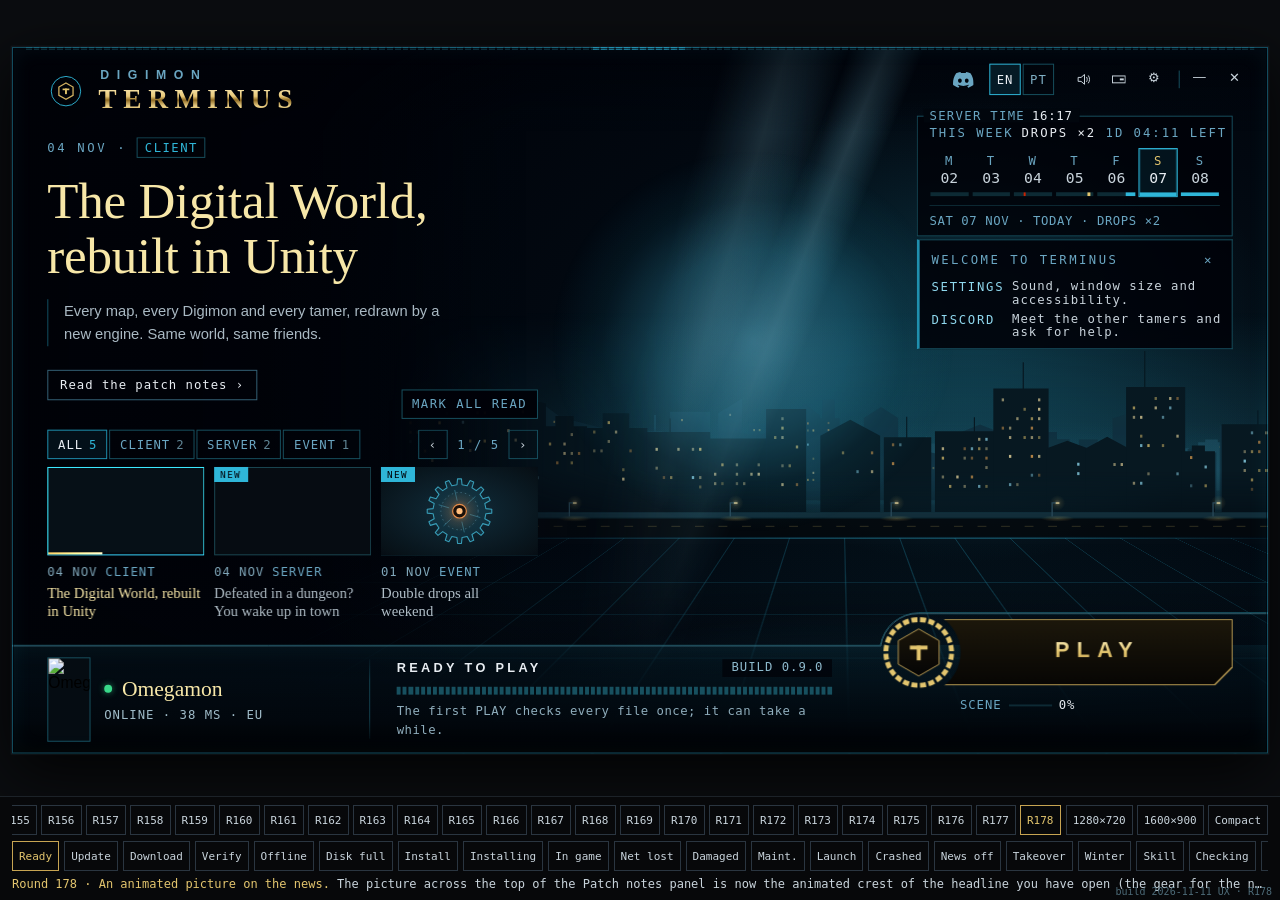
==== commit 2d3b7a0c: "Launcher page: rounds R160-R178 + audit fixes R179 (crests, gear, welcome, ledes, pager, idle cost)" ====
--- a/launcher-src/mockup.html
+++ b/launcher-src/mockup.html
@@ -3,7 +3,7 @@
 <head>
 <meta charset="utf-8">
 <meta name="viewport" content="width=device-width, initial-scale=1">
-<title>Terminus Launcher — 159 rounds</title>
+<title>Terminus Launcher — 178 rounds</title>
 <link rel="icon" href="data:,">
 <style>
   /* One hundred rounds, cumulative: round N = round N-1 + one change. #win gets classes r1..rN.
@@ -241,7 +241,7 @@
     background:linear-gradient(180deg,rgba(0,4,10,.86),rgba(0,3,9,.9));clip-path:polygon(26px 0,100% 0,100% 100%,0 100%)}
   .plinth::before{content:"";position:absolute;left:26px;right:0;top:0;height:1px;background:rgba(23,80,95,.9)}
   .plinth::after{content:"";position:absolute;left:0;bottom:0;width:36.8px;height:1px;background:rgba(23,80,95,.9);transform-origin:0 0;transform:rotate(-45deg)}
-  .plinth i{position:absolute;right:178px;top:-3px;width:7px;height:7px;background:var(--gd)}
+  .plinth i{display:none}
   #win.r23 .plinth{display:block} #win.r23 .actwrap{margin-top:-62px}
   #win.r23 .bar{border-top-color:rgba(23,80,95,.9);clip-path:none}
   #win.r23 .bar{background:linear-gradient(180deg,rgba(0,2,8,.6),rgba(0,2,8,.95))}
@@ -1009,7 +1009,7 @@
   .diff .dl span[aria-pressed=false]{opacity:1;color:#7fa3b3;text-decoration:line-through} .diff .dl span[aria-pressed=false] i{opacity:.45}
   .ri .d{color:#7fa6b8} .ri .h{color:#b0bec7} .ri.on .h{color:var(--gl)}
   #win:is([data-st=install],[data-st=installing],[data-st=launching]) :is(.ywk,.ynot,.ribbon,.maint,.evt){display:none!important}
-  html[lang=pt] .tg::after{content:"DESL."} html[lang=pt] .tg.on::after{content:"LIG."}
+  html[lang=pt] .tg::after{content:"DESLIG.";letter-spacing:1px} html[lang=pt] .tg.on::after{content:"LIGADO";letter-spacing:1px}
   html[lang=pt] #ypre button{font-size:9.5px;letter-spacing:.4px} .pn-i .sz{white-space:nowrap}
   .yp-i{gap:0;padding:0} .yp-i span{padding:0 10px 0 16px} .yp-i input{padding-right:16px;outline-offset:-3px}
 
@@ -1112,9 +1112,9 @@
   #win.r132 .stk .x{z-index:1}
   #win.r132 #ywk .wcap{letter-spacing:.6px}
   #win.r132 #diag{white-space:pre-wrap;overflow-wrap:anywhere}
-  #win.r132 .wc button[aria-label=Minimise]{padding-bottom:5px}
+  #win.r132 .wc button:is([aria-label=Minimise],.wmin){padding-bottom:5px}
   #win.r132 #gear{padding-bottom:3px}
-  #win.r132 .wc button[aria-label=Close],#win.r132 .stk .x,#win.r132 #ntx,#win.r132 #kx{padding-bottom:2.5px}
+  #win.r132 .wc button:is([aria-label=Close],.wclose),#win.r132 .stk .x,#win.r132 #ntx,#win.r132 #kx{padding-bottom:2.5px}
   #win.r132 #mnav button{padding-bottom:5.5px}
   #win.r132 .tg::after{translate:1px -1.75px}
   #win.r132 :is(.seg,.cats,.sh-a,.sfoot) button,#win.r132 .tst,#win.r132 .ib{text-indent:1px}
@@ -1141,7 +1141,7 @@
   #win.r133 .ysub .lp{color:#9DBBC8}
   /* R134 last re-measure: PLAY label on the visible plate centre, every window button 32 px wide, compact focus ring above the timer */
   #win.r134 .play #pl{translate:-2.7px 0}
-  #win.r134 .wc button[aria-label=Minimise],#win.r134 .wc button[aria-label=Close]{width:32px;min-width:32px;padding-left:0;padding-right:0}
+  #win.r134 .wc button:is([aria-label=Minimise],.wmin,[aria-label=Close],.wclose){width:32px;min-width:32px;padding-left:0;padding-right:0}
   #win.r134 #mnav button:focus-visible{outline-offset:-4px}
   /* R135 motion audit (defects only): fixed boxes with the glyph nudge inside, the cue chip clear of the top bar, the read button without a hidden chip */
   #win.r135 #mnav button{box-sizing:border-box;height:30px}
@@ -1464,6 +1464,166 @@
   #win.r159:is(.skplay,.skhold,.launch,[data-st=launching]) .road159{opacity:0;transition:none}
   /* offline and disk error: the lamps go low with the rest of the scene (R147) */
   #win.r159.r147:is([data-st=offline],[data-st=disk]) .road159{opacity:.4}
+  /* R160 first launch: nothing to style, the change is one sentence on the bar (and the review button that switches the first-run view on and off) */
+  #states button#fr160btn{margin-left:8px}
+  /* R161 first start: only the words of the "Entering the Digital World" panel change, no new styling */
+  /* R162 welcome card: a box of the notice family (class .ynot: same slot, width, and every rule that hides notices: in game, installing, launching, compact).
+     On a first run the returning-player boxes (launcher-updated notice, since-your-last-session) give the slot to it. */
+  #win.r162.fr162 :is(#ynot,.ys153):not(.ys162){display:none!important}
+  #win.r162 .ys162{border-left:3px solid var(--gd);padding:6px 10px 9px 12px}
+  #win.r162 .ys162 .k162{font-size:10px;letter-spacing:.2em;color:var(--lb);white-space:nowrap}
+  #win.r162 .ys162 .g162{display:grid;grid-template-columns:auto 1fr;gap:5px 8px;margin-top:6px;line-height:14px}
+  #win.r162 .ys162 .g162 b{font-weight:400;font-size:10px;letter-spacing:.14em;color:var(--gl);padding-top:1px}
+  #win.r162 .ys162 .g162 span{color:var(--sil)}
+  #win.r162 .ys162 .g162 u{display:contents;text-decoration:none;cursor:pointer}
+  #win.r162 .ys162 .g162 u:hover span{color:var(--ink)} #win.r162 .ys162 .g162 u:hover b{color:#F0DCA0}
+  #win.r162 .ys162 .g162 u:focus-visible span{outline:1px solid var(--tb);outline-offset:2px}
+  #win.r162.ov-opts .ys162{display:none}
+  /* R163 gear thumbs: a news card with no picture of its own shows a slow digital gear, blue ring, orange core. transform and opacity only (compositor), paused for reduced motion, off in compact */
+  #win.r163 .ri .th.g163{background-image:none!important;background-color:#050f16;position:relative;overflow:hidden}
+  #win.r163 .th.g163 svg{position:absolute;inset:0;width:100%;height:100%;display:block}
+  #win.r163 .th.g163 .gr{transform-origin:80px 45px;animation:gr163 var(--gd,80s) linear infinite var(--gs,normal)}
+  #win.r163 .th.g163 .co{transform-origin:80px 45px;animation:co163 6s ease-in-out infinite;animation-delay:var(--gp,0s)}
+  @keyframes gr163{to{transform:rotate(360deg)}}
+  @keyframes co163{0%,100%{opacity:.72;transform:scale(.94)}50%{opacity:1;transform:scale(1.06)}}
+  #win.r163:is(.rm,.mini) .th.g163 :is(.gr,.co){animation-play-state:paused}
+  @media (prefers-reduced-motion:reduce){#win.r163 .th.g163 :is(.gr,.co){animation:none}}
+  #win.r163 .ri:is(:hover,.hv,.on) .th.g163 .ring{stroke:#6FD3EC}
+  /* R165 the headline clock rests with the scene: while the server is offline, the disk is full, or the connection is lost, the count stops (R150, in build2.py) and the gold line is not drawn */
+  #win.r165:is([data-st=offline],[data-st=disk],[data-st=nonet],[data-st=neterr]) .pl150{display:none}
+  /* R166 no OPTIONS button under PLAY: the per-start launch options panel (display, verify first, safe mode, game folder) is no longer offered there; LAST PLAYED stays */
+  #win.r166 :is(#ylb,#yop){display:none!important}
+  /* R167 binary digits in the bottom bar: a few 0/1 appear one at a time in the quiet gaps of the bar (between the server block and READY TO PLAY, and beside the PLAY block), fall a little while fading in and out, and flip between 0 and 1 as they go.
+     The boxes on the right are exactly as before (no frame, brackets, scan lines or prompt mark). Under the text, low strength; opacity and transform only; stops for reduced motion. */
+  #win.r167 .bar{isolation:isolate}
+  #win.r167 .mxb167{position:absolute;inset:0;overflow:hidden;pointer-events:none;z-index:-1}
+  #win.r167 .mxb167 i{position:absolute;font:400 9px/11px Consolas,monospace;font-style:normal;color:#2FB6D8;opacity:0;animation:dg167 var(--d,8s) linear infinite;animation-delay:var(--l,0s)}
+  #win.r167 .mxb167 i::before{content:attr(data-c);position:absolute;left:0;top:0;color:#bdeefa;opacity:0}
+  #win.r167 .mxb167 i.f::before{animation:fl167 .6s ease-out}
+  @keyframes fl167{from{opacity:1}to{opacity:0}}
+  @keyframes dg167{0%{opacity:0;transform:translateY(-5px)}12%{opacity:.42}38%{opacity:.3}55%{opacity:0;transform:translateY(22px)}100%{opacity:0;transform:translateY(27px)}}
+  #win.r167:is(.rm,.mini,.notesopen,.sheetopen,.idlepin,.still120) .mxb167 i,#win.r167:is(.rm,.mini,.notesopen,.sheetopen,.idlepin,.still120) .mxb167 i::before{animation-play-state:paused}
+  /* not while the game starts or runs: the bar is out of the picture then */
+  #win.r167:is([data-st=launching],[data-st=running]) .mxb167{display:none}
+  @media (prefers-reduced-motion:reduce){#win.r167 .mxb167{display:none}}
+  /* R168 ONE banner that goes round the PLAY button.
+     Before: the bar (translucent body, its own top line) and a separate plinth (another tone, its own hairlines) met behind the button, so the button sat across two shapes with a line through its middle.
+     Now: the banner is a single slab, .slab168, with ONE fill (the bar's own gradient, continued upward without a seam) and ONE outline: the line runs straight from the left and, just before the gate badge, follows the badge's circle (concentric, 2 px outside its ring) up and over its top,
+     then runs straight along that height to the right end of the bar (it does not drop at the button's end). The bar's own background and top border are switched off, the plinth keeps only its gold keystone.
+     Design pixels (the page scales them): the bar is 1280 wide; the badge circle is centred at x 924.1, y 7.3 (bar line = 0), outer radius 37.8; the line follows radius 40 and leaves the top of the circle, 32.7 px above the bar's old line. */
+  #win.r168 .bar{isolation:isolate}
+  /* not in Compact: there the slab is off, so the bar keeps its own background and top line */
+  #win.r168:not(.mini) .bar{background:none!important;border-top-color:transparent;box-shadow:inset 0 24px 40px -24px rgba(47,182,216,.18)}
+  #win.r168 .plinth{top:-36px;height:36px;right:0;width:440px;background:none;clip-path:none;box-shadow:none}
+  #win.r168 .plinth::before,#win.r168 .plinth::after{display:none}
+  #win.r168 .slab168{position:absolute;left:0;right:0;top:-36px;bottom:0;pointer-events:none;z-index:-1;
+    background:linear-gradient(180deg,rgba(6,24,34,.3) 0,rgba(6,24,34,.3) 36px,rgba(0,3,9,.66) 100%);
+    clip-path:path('M0 36H884.26A40.5 40.5 0 0 1 924.1 2.8H1280V600H0Z')}
+  #win.r168 .slab168 svg{position:absolute;left:0;top:0;width:100%;height:40px;overflow:visible;display:block}
+  #win.r168.mini .slab168{display:none}
+  #win.r168 .plinth i{top:-1px}
+  /* R172 a stronger gradient in the same blue: the banner is lighter and more see-through at the line (the scene's blue shows through) and falls faster to solid black at the bottom edge. Same hue as R171 (rgb 6 24 34 tinted by the scene), same shape and outline. */
+  #win.r172 .slab168{background:linear-gradient(180deg,rgba(6,24,34,.16) 0,rgba(6,24,34,.16) 36px,rgba(4,18,27,.52) 72px,rgba(2,9,15,.84) 110px,rgba(0,3,7,.97) 134px,#000 147px)}
+  /* R173 the line goes back to the weight and colour the bar's top line always had: a 1 px dark-teal line (rgb 23 80 95) with, just inside it, a 1 px pale highlight (rgb 120 200 225 at 34 %), so the line reads as an edge, not as a stripe.
+     R168's path and fill edge are unchanged (CSS adds nothing); the highlight is a second path inside the slab's svg (JS). The thick 3 px / brighter-blue try is withdrawn. */
+  /* R174 the server portrait (bottom left) is the owner's new Omegamon picture, same blue treatment as the old one; the file is img/server_omegamon_r174.png (252 x 490, 2x of the old 126 x 245). Nothing to style. */
+  /* R175 small text, a notch bigger and the dimmest lines a notch brighter. Sizes are design px (the page scales them, so 10 px reads as about 8 on a small window): every line that was 9 to 10 px goes to 10.5 to 11, the two grey-blue lines in the bar to 12, and their colours lift one step.
+     Nothing moves: the layout was checked at 1280 and 1600 and in Compact. */
+  #win.r175 #psub{font-size:12px;color:#8FADBC}
+  #win.r175 #sr2{font-size:12px;color:#9FBBC8}
+  #win.r175 .ysub .lp{font-size:11px} #win.r175 .ysub .lp .k141{color:#9DB6C3}
+  #win.r175 .brand .sup{font-size:10.5px}
+  #win.r175 .ywk .wh>span:first-child,#win.r175 .ywk .we,#win.r175 .ywk .wcap{font-size:11px}
+  #win.r175 .ywk .dy u{font-size:11px}
+  #win.r175 .ri .cg{font-size:11px} #win.r175 .ri .dd{font-size:11.5px}
+  #win.r175 .cats button{font-size:11px}
+  #win.r175 .ys162 .k162,#win.r175 .ys162 .g162 b{font-size:11px}
+  /* R176 colour roles. Gold = the one thing to press and what is chosen (PLAY, the headline, the selected day, the keystone). Blue = structure and information (lines, tabs, labels). Orange = only the gear core.
+     The audit found one box off its role: the welcome card (R162) used gold for its left rule and its three labels. They become blue; nothing else changes. */
+  #win.r176 .ys162{border-left-color:var(--tc)}
+  #win.r176 .ys162 .g162 b{color:#8FD8EE}
+  #win.r176 .ys162 .g162 u:hover b{color:#C9EEF8}
+  /* R177 pictures for the news that deserve one. A card with its own picture shows it in its thumbnail (the gear is only for news without one), and when that news is the open headline the same picture shows, soft and dark, behind the headline.
+     The picture files are img/thumbs/<news id>.webp (480 x 270, the animated Digimon crests). The backdrop is under the headline text, above the scene, fades out to the right and the bottom, and never takes the pointer. */
+  #win.r177 .nb177{position:absolute;left:0;top:0;width:56%;height:64%;pointer-events:none;background:center/cover no-repeat;opacity:0;transition:opacity .6s ease;
+    -webkit-mask:linear-gradient(90deg,#000 12%,transparent 98%),linear-gradient(180deg,#000 52%,transparent 100%);-webkit-mask-composite:source-in;
+    mask:linear-gradient(90deg,#000 12%,transparent 98%),linear-gradient(180deg,#000 52%,transparent 100%);mask-composite:intersect}
+  #win.r177 .nb177{filter:brightness(.72)} #win.r177 .nb177.on{opacity:.26}
+  #win.r177.mini .nb177,#win.r177:is([data-st=launching],[data-st=running]) .nb177{display:none}
+  #win.r177 .ri .th.art177{background-size:cover;background-position:center}
+  /* R178 the picture across the top of the Patch notes panel AND of a news article is the open headline's own picture: its crest (animated webp, still png under reduced motion), or the gear (a copy of the card's R163 svg) for the news that have no crest.
+     It is set by the R178 script below through --na178 / --na178s on #win. It is shown at 62 % of the box's width, at the right; the left edge dissolves into the launcher's dark with an eased S-curve fade (ten stops of a smoothstep, no hard step).
+     The panels' own darkening toward the title stays. */
+  #win.r178 .pnart,#win.r178 .art .pic{background:#050c14 var(--na178,url(img/thumbs/update-2026112101.webp)) right 28%/62% auto no-repeat}
+  #win.r178.rm .pnart,#win.r178.rm .art .pic{background-image:var(--na178s,var(--na178))}
+  #win.r178.gh178 .pnart,#win.r178.gh178 .art .pic{background-image:none!important}
+  #win.r178 .gsv178{position:absolute;top:0;bottom:0;right:0;width:62%;height:100%;display:block;pointer-events:none}
+  #win.r178 .gsv178 .gr{transform-origin:80px 45px;animation:gr163 80s linear infinite}
+  #win.r178 .gsv178 .co{transform-origin:80px 45px;animation:co163 6s ease-in-out infinite}
+  #win.r178.rm .gsv178 :is(.gr,.co){animation:none}
+  @media (prefers-reduced-motion:reduce){#win.r178 .gsv178 :is(.gr,.co){animation:none}}
+  #win.r178 .pnart::before,#win.r178 .art .pic::before{content:"";position:absolute;inset:0;z-index:1;pointer-events:none}
+  #win.r178 .pnart::before{background:linear-gradient(90deg,#050c14 0,#050c14 37%,rgba(5,12,20,0.97) 39.7%,rgba(5,12,20,0.90) 42.4%,rgba(5,12,20,0.78) 45.1%,rgba(5,12,20,0.65) 47.8%,rgba(5,12,20,0.50) 50.5%,rgba(5,12,20,0.35) 53.2%,rgba(5,12,20,0.22) 55.9%,rgba(5,12,20,0.10) 58.6%,rgba(5,12,20,0.03) 61.3%,rgba(5,12,20,0.00) 64.0%)}
+  #win.r178 .art .pic::before{background:linear-gradient(90deg,#050c14 0,#050c14 37%,rgba(5,12,20,0.97) 39.7%,rgba(5,12,20,0.90) 42.4%,rgba(5,12,20,0.78) 45.1%,rgba(5,12,20,0.65) 47.8%,rgba(5,12,20,0.50) 50.5%,rgba(5,12,20,0.35) 53.2%,rgba(5,12,20,0.22) 55.9%,rgba(5,12,20,0.10) 58.6%,rgba(5,12,20,0.03) 61.3%,rgba(5,12,20,0.00) 64.0%)}
+  /* R179 accessibility and polish (audit 2026-11-24). #win#win (two ids) beats every #win.rNN round rule above, so this block is the last word. */
+  /* A-111 toggle OFF: label 6.8:1 and border 3.6:1 on the near-black; the state words are 12 px (they were 9 px) and the switch 6 px wider so PT "DESLIG." still fits */
+  /* R179 review fixes */
+  #win#win .drv{grid-template-columns:30px minmax(0,1fr) auto 100px} #win#win .drv .f{white-space:nowrap;letter-spacing:.5px}
+  #win.nodiscord .ys162 .g162 u[data-g=d]{display:none}
+  #win#win .ywk .wh{gap:8px} #win#win.t115 .ywk .wh{letter-spacing:.08em}
+  /* sound rows: the label column gets the room (slimmer meter, closer TEST), and the hint no longer touches the next row's title */
+  #win#win #sheet .sh-g.sound .mtr{gap:1px} #win#win #sheet .sh-g.sound .mtr i{width:3px} #win#win #sheet .sh-g.sound .tt{gap:8px;flex:none;margin-left:0} #win#win #sheet .sh-g.sound .tst{padding:0 8px;letter-spacing:1px}
+  #win#win #sheet .sh-o.tall{padding:7px 0} #win#win #sheet .sh-o.tall>span{flex:1 1 auto;min-width:0}
+  #win#win .tg{width:58px}
+  #win#win .tg::after{font-size:12px;letter-spacing:.5px}
+  #win#win .tg:not(.on){border-color:#3F8CA3}
+  #win#win .tg:not(.on)::after{color:#8CA6B3}
+  /* A-115 PLAY keyboard focus: a 3 px pale-gold ring (brighter than the gold plate it sits on), with a dark line between ring and face */
+  #win#win .play:focus-visible{padding:3px;background:#F7E7A8;outline:0}
+  #win#win .play:focus-visible .in{box-shadow:inset 0 0 0 1px #000208}
+  /* A-124 the notes drawer covers the bar's line: that line does not run under it */
+  #win#win.notesopen .bar .sub{opacity:0}
+  /* A-129 the tabs sit 8 px higher so they do not touch the cards; the MARK ALL READ chip stands on the row of the patch-notes button (the tabs row now holds the pager) and gets the tabs' border */
+  #win#win .cats{top:390px}
+  #win#win .ymar{top:350px;width:500px}
+  #win#win .ymar button{border:1px solid var(--td);padding:0 10px}
+  /* A-24 every advertised item is reachable: the pager (previous / n of N / next) shows whenever there are more than three items and runs on the tabs' row */
+  #win#win .pg{display:none;top:390px;left:36px;width:500px;justify-content:flex-end;gap:8px;pointer-events:none}
+  #win#win .pg.many{display:flex}
+  #win#win .pg button,#win#win .pg span{pointer-events:auto}
+  #win#win .pg span{min-width:46px;text-align:center}
+  #win#win:is(.newsoff,.artopen,.reportopen,.takeover,.ov-installed,.ov-repair,.ov-conn,.ov-queue,.mini,[data-st=disk],[data-st=install],[data-st=installing],[data-st=launching],[data-st=checking]) .pg{display:none}
+  /* A-130 the update legend: three clearly different blues; from R95 the WHAT'S NEW button stands beside the bar, so the inline link (which read as a fourth category) goes */
+  .strip i.p1{background:#1F8FAE}.strip i.p2{background:#7CC4DB}.strip i.p3{background:#1A5568}
+  #win#win.r95 .legend u{display:none}
+  /* A-127 the launcher notes picture keeps its own colours (it is only dimmed) */
+  #win.r157 #notes.lv157 .pnart{filter:brightness(.7)}
+  /* A-19 Compact: no cropped hero fragment (the strip is only 212 px, the bar covers most of the picture); the launching view shows its progress rows */
+  #win#win.mini :is(.pair,.studio){display:none!important}
+  #win#win.mini[data-st=launching] :is(.mtx,.mnav){visibility:hidden}
+  #win#win.mini .world .wl{top:84px;width:640px}
+  #win#win.mini .world :is(h2,.nt){display:none}
+  #win#win.mini .world .eb{margin-bottom:2px}
+  #win#win.mini .world .stg{padding:5px 0}
+  html.prod #win#win.mini .world .wl #wcx{position:absolute;top:-4px;right:0;margin:0}
+  /* A-13 Windows High Contrast / forced colours: panels are solid system colours, the focus and the states are drawn in system colours */
+  @media (forced-colors:active){
+    #win#win :is(.sheet,.notes,.keys,.report,.closeask,.take,.stcard,.tip,.art){background-color:Canvas!important;background-image:none!important;color:CanvasText!important;border:1px solid CanvasText!important;box-shadow:none!important}
+    #win#win .scrim{background-color:Canvas!important}
+    #win#win:is(.notesopen,.sheetopen) .scrim{opacity:.7!important}
+    #win#win .play{forced-color-adjust:none;background:ButtonText!important;border:0!important}
+    #win#win .play .in{background:ButtonFace!important;color:ButtonText!important;box-shadow:none!important}
+    #win#win .play:focus-visible{background:Highlight!important}
+    #win#win .play :is(#pl,small,i){color:ButtonText!important}
+    #win#win :focus-visible{outline:2px solid Highlight!important;outline-offset:2px!important}
+    #win#win .tg{forced-color-adjust:none;border:1px solid ButtonText!important;background:ButtonFace!important}
+    #win#win .tg::after{color:ButtonText!important}
+    #win#win .tg.on{background:Highlight!important;border-color:Highlight!important}
+    #win#win .tg.on::after{color:HighlightText!important}
+    #win#win :is(.seg button,.cats button,.lng button)[aria-pressed=true]{forced-color-adjust:none;background:Highlight!important;color:HighlightText!important;border-color:Highlight!important}
+    #win#win :is(.seg button,.cats button,.lng button,.pg button,.ymar button,.sh-a button,.ib){border:1px solid ButtonText!important}
+    #win#win .ri.on{outline:2px solid Highlight}
+  }
 </style>
 </head>
 <body>
@@ -1480,7 +1640,7 @@
   <div class="fade"></div>
 
   <div class="brand"><svg width="24" height="24" viewBox="0 0 200 200" aria-hidden="true"><circle cx="100" cy="100" r="79" fill="none" stroke="#2FB6D8" stroke-width="5"/><path d="M100 56 l38 22 v44 l-38 22 -38 -22 v-44 z" fill="none" stroke="#D0B060" stroke-width="7"/><rect x="82" y="86" width="36" height="9" fill="#E3C56E"/><rect x="95" y="86" width="10" height="30" fill="#E3C56E"/></svg><span class="bx"><span class="sup">DIGIMON</span><b>TERMINUS</b></span><span class="rule"></span></div>
-  <div class="wc"><nav class="comm" aria-label="Community"><a title="Discord"><svg class="dsc" width="14" height="14" viewBox="0 0 24 24" aria-hidden="true"><path fill="currentColor" d="M20.317 4.3698a19.7913 19.7913 0 00-4.8851-1.5152.0741.0741 0 00-.0785.0371c-.211.3753-.4447.8648-.6083 1.2495-1.8447-.2762-3.68-.2762-5.4868 0-.1636-.3933-.4058-.8742-.6177-1.2495a.077.077 0 00-.0785-.037 19.7363 19.7363 0 00-4.8852 1.515.0699.0699 0 00-.0321.0277C.5334 9.0458-.319 13.5799.0992 18.0578a.0824.0824 0 00.0312.0561c2.0528 1.5076 4.0413 2.4228 5.9929 3.0294a.0777.0777 0 00.0842-.0276c.4616-.6304.8731-1.2952 1.226-1.9942a.076.076 0 00-.0416-.1057c-.6528-.2476-1.2743-.5495-1.8722-.8923a.077.077 0 01-.0076-.1277c.1258-.0943.2517-.1923.3718-.2914a.0743.0743 0 01.0776-.0105c3.9278 1.7933 8.18 1.7933 12.0614 0a.0739.0739 0 01.0785.0095c.1202.099.246.1981.3728.2924a.077.077 0 01-.0066.1276 12.2986 12.2986 0 01-1.873.8914.0766.0766 0 00-.0407.1067c.3604.698.7719 1.3628 1.225 1.9932a.076.076 0 00.0842.0286c1.961-.6067 3.9495-1.5219 6.0023-3.0294a.077.077 0 00.0313-.0552c.5004-5.177-.8382-9.6739-3.5485-13.6604a.061.061 0 00-.0312-.0286zM8.02 15.3312c-1.1825 0-2.1569-1.0857-2.1569-2.419 0-1.3332.9555-2.4189 2.157-2.4189 1.2108 0 2.1757 1.0952 2.1568 2.419 0 1.3332-.9555 2.4189-2.1569 2.4189zm7.9748 0c-1.1825 0-2.1569-1.0857-2.1569-2.419 0-1.3332.9554-2.4189 2.1569-2.4189 1.2108 0 2.1757 1.0952 2.1568 2.419 0 1.3332-.946 2.4189-2.1568 2.4189Z"/></svg>DISCORD</a></nav><div class="lng" role="group" aria-label="Language"><button data-l="en" aria-pressed="true">EN</button><button data-l="pt" aria-pressed="false">PT</button></div><button class="snd" id="snd" aria-label="Sound cues" aria-pressed="true" title="Sound cues"><svg width="14" height="14" viewBox="0 0 14 14" aria-hidden="true"><path d="M1.5 5h3l3.5-3v10l-3.5-3h-3z" fill="none" stroke="currentColor"/><path id="sndw" d="M10 4.5c1 1.4 1 3.6 0 5M11.8 3c1.8 2.4 1.8 5.6 0 8" fill="none" stroke="currentColor"/></svg></button><button class="cmp" id="cmp" aria-label="Compact mode" title="Compact mode"><svg width="14" height="14" viewBox="0 0 14 14" aria-hidden="true"><rect x=".5" y="3.5" width="13" height="7" fill="none" stroke="currentColor"/><rect x="8" y="6" width="4" height="2" fill="currentColor"/></svg></button><button class="gear" id="gear" aria-label="Settings" title="Settings (S)">&#9881;</button><button aria-label="Minimise">&#8212;</button><button class="x" aria-label="Close">&#10005;</button></div>
+  <div class="wc"><nav class="comm" aria-label="Community"><a title="Discord"><svg class="dsc" width="14" height="14" viewBox="0 0 24 24" aria-hidden="true"><path fill="currentColor" d="M20.317 4.3698a19.7913 19.7913 0 00-4.8851-1.5152.0741.0741 0 00-.0785.0371c-.211.3753-.4447.8648-.6083 1.2495-1.8447-.2762-3.68-.2762-5.4868 0-.1636-.3933-.4058-.8742-.6177-1.2495a.077.077 0 00-.0785-.037 19.7363 19.7363 0 00-4.8852 1.515.0699.0699 0 00-.0321.0277C.5334 9.0458-.319 13.5799.0992 18.0578a.0824.0824 0 00.0312.0561c2.0528 1.5076 4.0413 2.4228 5.9929 3.0294a.0777.0777 0 00.0842-.0276c.4616-.6304.8731-1.2952 1.226-1.9942a.076.076 0 00-.0416-.1057c-.6528-.2476-1.2743-.5495-1.8722-.8923a.077.077 0 01-.0076-.1277c.1258-.0943.2517-.1923.3718-.2914a.0743.0743 0 01.0776-.0105c3.9278 1.7933 8.18 1.7933 12.0614 0a.0739.0739 0 01.0785.0095c.1202.099.246.1981.3728.2924a.077.077 0 01-.0066.1276 12.2986 12.2986 0 01-1.873.8914.0766.0766 0 00-.0407.1067c.3604.698.7719 1.3628 1.225 1.9932a.076.076 0 00.0842.0286c1.961-.6067 3.9495-1.5219 6.0023-3.0294a.077.077 0 00.0313-.0552c.5004-5.177-.8382-9.6739-3.5485-13.6604a.061.061 0 00-.0312-.0286zM8.02 15.3312c-1.1825 0-2.1569-1.0857-2.1569-2.419 0-1.3332.9555-2.4189 2.157-2.4189 1.2108 0 2.1757 1.0952 2.1568 2.419 0 1.3332-.9555 2.4189-2.1569 2.4189zm7.9748 0c-1.1825 0-2.1569-1.0857-2.1569-2.419 0-1.3332.9554-2.4189 2.1569-2.4189 1.2108 0 2.1757 1.0952 2.1568 2.419 0 1.3332-.946 2.4189-2.1568 2.4189Z"/></svg>DISCORD</a></nav><div class="lng" role="group" aria-label="Language"><button data-l="en" aria-pressed="true">EN</button><button data-l="pt" aria-pressed="false">PT</button></div><button class="snd" id="snd" aria-label="Sound cues" aria-pressed="true" title="Sound cues"><svg width="14" height="14" viewBox="0 0 14 14" aria-hidden="true"><path d="M1.5 5h3l3.5-3v10l-3.5-3h-3z" fill="none" stroke="currentColor"/><path id="sndw" d="M10 4.5c1 1.4 1 3.6 0 5M11.8 3c1.8 2.4 1.8 5.6 0 8" fill="none" stroke="currentColor"/></svg></button><button class="cmp" id="cmp" aria-label="Compact mode" title="Compact mode"><svg width="14" height="14" viewBox="0 0 14 14" aria-hidden="true"><rect x=".5" y="3.5" width="13" height="7" fill="none" stroke="currentColor"/><rect x="8" y="6" width="4" height="2" fill="currentColor"/></svg></button><button class="gear" id="gear" aria-label="Settings" title="Settings (S)">&#9881;</button><button class="wmin" aria-label="Minimise">&#8212;</button><button class="x wclose" aria-label="Close">&#10005;</button></div>
 
   <div class="story" id="story"></div>
   <div class="pg"><button aria-label="Previous" id="pv">‹</button><span id="pgn">1 / 3</span><button aria-label="Next" id="nx">›</button></div>
@@ -1499,7 +1659,7 @@
   <div class="evt" role="status"><b data-pt="EVENTO">EVENT</b><span data-pt="DROPS A DOBRAR">DOUBLE DROPS</span><span class="t" id="evt">1D 04:12</span><span data-pt="ATÉ AO FIM">LEFT</span></div>
 
   <div class="bar"><div class="plinth"><i></i></div>
-    <div class="srv"><div class="pp"><img src="img/server_omegamon.png" alt="Omegamon"></div><div class="tx"><div class="r1"><span class="d" id="sd"></span><b>Omegamon</b></div><div class="r2" id="sr2">ONLINE · 38 MS · EU</div><div class="ld" id="sld"></div></div></div>
+    <div class="srv"><div class="pp"><img src="img/server_omegamon_r174.webp" alt="Omegamon"></div><div class="tx"><div class="r1"><span class="d" id="sd"></span><b>Omegamon</b></div><div class="r2" id="sr2">ONLINE · 38 MS · EU</div><div class="ld" id="sld"></div></div></div>
     <div class="prog" role="status" aria-live="polite"><div class="ph"><span id="ph1">READY TO PLAY</span><b id="ph2">BUILD 0.9.0</b></div><div class="chap" id="chap"></div><div class="strip" id="strip"></div><div class="sub" id="psub"></div></div>
     <div class="actwrap">
       <div class="gatebadge" id="gb"><svg class="ring" viewBox="0 0 76 76" id="gring"></svg><svg viewBox="0 0 76 76"><path d="M38 14 L58.8 26 L58.8 50 L38 62 L17.2 50 L17.2 26 Z" fill="url(#hf)" stroke="#B99B52"/><g class="tg"><rect x="29" y="31" width="18" height="4" fill="#E3C56E"/><rect x="36" y="31" width="4" height="15" fill="#E3C56E"/></g><text class="pc" id="gpc" x="38" y="43" text-anchor="middle" font-family="Consolas,monospace" font-size="13" fill="#F7E7A8">46</text></svg></div>
@@ -1593,7 +1753,7 @@
 window.__errs=[];addEventListener("error",function(e){__errs.push("error: "+e.message+" @"+(e.lineno||0));document.documentElement.setAttribute("data-err",__errs.join(" | "))});addEventListener("unhandledrejection",function(e){__errs.push("promise: "+(e.reason&&e.reason.message||e.reason))});
 (function(){
   var $=function(id){return document.getElementById(id)},W=$('win');
-  function fit(){var w=W.offsetWidth,h=W.offsetHeight,rv=document.querySelector('.review'),s=Math.min((innerWidth-24)/w,(innerHeight-(rv?rv.offsetHeight:130)-25)/h);s=s>=1.25?Math.min(s,1.6):Math.min(1,s);W.style.transform='scale('+s+')';W.style.transformOrigin='top left';
+  function fit(){if(window.TD_PROD)return;var w=W.offsetWidth,h=W.offsetHeight,rv=document.querySelector('.review'),s=Math.min((innerWidth-24)/w,(innerHeight-(rv?rv.offsetHeight:130)-25)/h);s=s>=1.25?Math.min(s,1.6):Math.min(1,s);W.style.transform='scale('+s+')';W.style.transformOrigin='top left';
     /* viewer only: centre the scaled window in the free area (narrow phone/tablet viewports used to push it off to the right) */
     var availH=innerHeight-(rv?rv.offsetHeight:130)-25;W.style.marginLeft=Math.max(0,(innerWidth-w*s)/2)+'px';W.style.marginTop=Math.max(0,(availH-h*s)/2)+'px'}fit();addEventListener('resize',fit);
   var NOTES=['','<b>Round 1 · A scene, not boxes.</b> The window is a frame of the game; one command bar holds status, progress and PLAY.',
@@ -1658,7 +1818,7 @@
     '<b>Round 60 · Cleanup.</b> Dropped: wordmark hairline, server load meter and LIVE badges. The community link (Discord) shrinks to an icon with a tooltip; key hints show after a keypress.',
     '<b>Round 61 · Retired.</b> The cannon-fire effect was removed: PLAY goes straight to the launch sequence.'
 ];
-  var NR=159, R=1, L='en', EVT='double-drops';
+  var NR=178, R=1, L='en', EVT='double-drops';
   // the state each round opens on, so its one change is visible on arrival
   var SHOW={42:'open',46:'article',47:'installing',48:'newsoff',49:'disk',50:'takeover',51:'winter',52:'sheet',53:'tips',54:'hover',55:'ribbon',56:'status',58:'running',59:'notes',12:'install',13:'running',14:'notes',18:'neterr',19:'keys',20:'pt',25:'update',26:'notes',27:'maint',28:'launching',31:'install',32:'mini',33:'big',34:'sheet',35:'crashed',36:'neterr',38:'dl',39:'a11y'};
   var MINR={skill:101,newsoff:48,takeover:50,winter:51,install:12,installing:12,running:13,neterr:18,damaged:18,maint:27,launching:28,crashed:35};
@@ -1747,15 +1907,18 @@
   var cur=0,tick=0,cat='ALL',TH=['img/thumbs/n1.png','img/thumbs/n2.png','img/thumbs/n3.png','img/thumbs/n4.png','img/thumbs/n5.png'];
   var CATS=[['ALL','ALL','TUDO'],['CLIENT','CLIENT','CLIENTE'],['SERVER','SERVER','SERVIDOR'],['EVENT','EVENT','EVENTO']];
   // which dispatches the rail lists: the first three before R24, the first three of the chosen category after
-  function vis(){var out=[];NEWS.en.forEach(function(n,i){if(R<24){if(i<3)out.push(i)}else if(cat==='ALL'||n.t===cat)out.push(i)});return out.slice(0,3)}
+  function vis(){var out=[];NEWS.en.forEach(function(n,i){if(R<24){if(i<3)out.push(i)}else if(cat==='ALL'||n.t===cat)out.push(i)});return R<24?out.slice(0,3):out}
+  /* the rail shows three cards at a time and turns to the next three when the open story moves past them (auto-advance, arrow keys, a tab change) */
+  var woff=0;
+  function visWin(){var v=vis(),k=v.indexOf(cur);if(k>=0&&(k<woff||k>=woff+3))woff=k-k%3;if(woff>=v.length)woff=0;return v.slice(woff,woff+3)}
   function cats(){var c=$('cats');c.innerHTML='';CATS.forEach(function(x){var b=document.createElement('button'),cnt=x[0]==='ALL'?NEWS.en.length:NEWS.en.filter(function(n){return n.t===x[0]}).length;
-    b.innerHTML=(L==='pt'?x[2]:x[1])+'<b>'+cnt+'</b>';b.setAttribute('aria-pressed',x[0]===cat);b.onclick=function(){cat=x[0];cats();var v=vis();show(v[0])};c.appendChild(b)});rail()}
-  function rail(){var rl=$('rail');rl.innerHTML='';vis().forEach(function(i){var r=document.createElement('div');r.className='ri';r.tabIndex=0;r.dataset.i=i;
+    b.innerHTML=(L==='pt'?x[2]:x[1])+'<b>'+cnt+'</b>';b.setAttribute('aria-pressed',x[0]===cat);b.onclick=function(){cat=x[0];woff=0;cats();var v=vis();show(v[0])};c.appendChild(b)});rail()}
+  function rail(){var rl=$('rail');rl.innerHTML='';visWin().forEach(function(i){var r=document.createElement('div');r.className='ri';r.tabIndex=0;r.dataset.i=i;
     r.innerHTML='<span class="th" style="background-image:url('+TH[i]+')"></span><span class="d"><span class="dd"></span><span class="cg"></span></span><span class="h"></span><div class="tm"></div>';
     for(var k=0;k<24;k++)r.querySelector('.tm').appendChild(document.createElement('i'));r.onclick=function(){show(i)};rl.appendChild(r)});paintRail()}
   function paintRail(){var N=NEWS[L];[].forEach.call($('rail').children,function(r){var k=+r.dataset.i;r.classList.toggle('on',k===cur);r.querySelector('.dd').textContent=N[k].d;r.querySelector('.cg').textContent=N[k].t;
-    r.querySelector('.h').innerHTML=N[k].h.replace(/&/g,'&amp;').replace(/</g,'&lt;')+(NEWS.en[k].t==='EVENT'?'<span class="lv">LIVE</span>':'')})}
-  function show(i){if(i===undefined||!NEWS[L][i])i=0;cur=i;tick=0;var N=NEWS[L],n=N[i];$('story').innerHTML='<div class="eb"><span class="dt">'+n.d+' · </span><span class="cg">'+n.t+'</span></div><h1>'+n.h+'</h1><p>'+n.p+'</p><span class="rd" id="rdl">'+RD[L]+'<i class="kc">N</i></span>';$('pgn').textContent=(i+1)+' / 3';
+    r.querySelector('.h').innerHTML=N[k].h+(NEWS.en[k].t==='EVENT'?'<span class="lv">LIVE</span>':'')})}
+  function show(i){if(i===undefined||!NEWS[L][i])i=0;cur=i;tick=0;var N=NEWS[L],n=N[i];$('story').innerHTML='<div class="eb"><span class="dt">'+n.d+' · </span><span class="cg">'+n.t+'</span></div><h1>'+n.h+'</h1><p>'+(n.l||n.p)+'</p><span class="rd" id="rdl">'+RD[L]+'<i class="kc">N</i></span>';$('pgn').textContent=(vis().indexOf(i)+1)+' / '+vis().length;
     $('rdl').onclick=function(){if(R>=14)notes(true)};$('mtx').innerHTML='<span>'+n.d+'</span>'+n.h;
     if(!$('rail').querySelector('[data-i="'+i+'"]'))rail();else paintRail()}
   function step(d){var v=vis(),k=v.indexOf(cur);show(v[(k+d+v.length)%v.length])}
@@ -1779,7 +1942,7 @@
   for(var k=0;k<48;k++){var m=document.createElement('i'),z=rnd()<.6?2:3;m.style.cssText='left:'+(52+rnd()*46).toFixed(1)+'%;top:'+(12+rnd()*70).toFixed(1)+'%;width:'+z+'px;height:'+z+'px;--o:'+(.35+rnd()*.5).toFixed(2)+';animation-duration:'+(9+rnd()*9).toFixed(1)+'s;animation-delay:-'+(rnd()*18).toFixed(1)+'s';$('motes').appendChild(m)}
 
   // states (round 4+)
-  var S='ready',sess=761,PCT={ready:100,update:0,dl:46,verify:61,offline:0,disk:0,install:0,installing:23,running:100,neterr:46,damaged:100,maint:100,launching:64,crashed:100};
+  var S='ready',sess=761,sessT0=null,PCT={ready:100,update:0,dl:46,verify:61,offline:0,disk:0,install:0,installing:23,running:100,neterr:46,damaged:100,maint:100,launching:64,crashed:100};
   function row(s){var d=ST[L][s];if(R>=18&&ERR[L][s])d=ERR[L][s];return d}
   /* R118 the installed build follows the update: after UPDATE 0.9.1 INSTALLED the bar, the launch screen and support copy say 0.9.1; the update/download/install states show the pre-update 0.9.0 again */
   var BUILD='0.9.0';
@@ -1801,16 +1964,19 @@
   document.addEventListener('click',function(){setTimeout(function(){if(R>=119)OPT119()},0)},true);
   document.addEventListener('keyup',function(){setTimeout(function(){if(R>=119)OPT119()},0)},true);
   window.__opt119=function(){return {focus:optOn('Always show focus'),close:optOn('Close when the game starts'),lim:dlLim(),cls:W.classList.contains('focusall')}};
-  function state(s){S=s;W.dataset.st=s;var d=row(s);$('ph1').textContent=d[0];$('ph2').textContent=s==='running'?d[1].replace(/\d+:\d\d:\d\d/,clock()):d[1];
+  var _sc=document.createElement('div');
+  function sw(el,t){if(el.textContent!==t)el.textContent=t}
+  function swh(el,h){_sc.innerHTML=h;if(el.innerHTML!==_sc.innerHTML)el.innerHTML=h}
+  function state(s){S=s;W.dataset.st=s;var d=row(s);sw($('ph1'),d[0]);sw($('ph2'),s==='running'?d[1].replace(/\d+:\d\d:\d\d|—/,clock()):d[1]);
     if(R>=118)BLD(s);
     if(R>=119)OPT119();
-    $('ph2').className=(s==='offline'||s==='disk'||s==='neterr'||s==='damaged')?'er':'';$('psub').innerHTML=R>=4?d[2]:'';
+    var ec=(s==='offline'||s==='disk'||s==='neterr'||s==='damaged')?'er':'';if($('ph2').className!==ec)$('ph2').className=ec;swh($('psub'),R>=4?d[2]:'');
     $('pl').textContent=d[3];$('pls').textContent=d[4];$('play').className='play'+(COL[s]?' '+COL[s]:'')+(W.classList.contains('kfoc')?' kf':'');
     var pct=PCT[s];
     paint(pct,s==='verify'?'t':s==='running'?'d':(s==='offline'||s==='disk')?'e':'l');
     if(s==='damaged')[30,51,66].forEach(function(k){strip.children[k].className='e'});
     if(s==='update'&&R>=25){var parts=[[43,'p1'],[22,'p2'],[4,'p3'],[3,'p4']],k=0;parts.forEach(function(p){for(var j=0;j<p[0];j++)strip.children[k++].className=p[1]});
-      var LG=L==='pt'?['Mapas','Corpos','Interface','Launcher']:['Maps','Bodies','Interface','Launcher'],MB=[188,96,18,10],CL=['#1F8FAE','#4B8AA5','#2b6d84','#C7A452'];
+      var LG=L==='pt'?['Mapas','Corpos','Interface','Launcher']:['Maps','Bodies','Interface','Launcher'],MB=[188,96,18,10],CL=['#1F8FAE','#7CC4DB','#1A5568','#C7A452'];
       $('psub').innerHTML='<div class="legend">'+LG.map(function(t,i){return '<span><i style="background:'+CL[i]+'"></i>'+t+' <b>'+MB[i]+'</b></span>'}).join('')+'<u data-a="notes">'+(L==='pt'?'Novidades':'What\'s new')+'</u></div>'}
     $('gpc').textContent=s==='verify'?61:46;if(R>=38&&(s==='dl'||s==='verify')){var lead=Math.floor((s==='verify'?61:46)/100*GN)-1;if(gs[lead])gs[lead].setAttribute('class','sg hd')}
     $('ph2').classList.remove('ok');
@@ -1822,8 +1988,9 @@
   function tgOn(k){return k==='winter'?W.dataset.season==='winter':W.classList.contains(k)}
   function tgPaint(){document.querySelectorAll('#states button').forEach(function(b){var k=b.dataset.s;if(k!=='newsoff'&&k!=='takeover'&&k!=='winter')return;if(R<117){b.removeAttribute('aria-pressed');return}var on=tgOn(k);b.setAttribute('aria-pressed',on);if(on)b.classList.add('on')})}
   function goDl(f){if(R>=68&&Y.live)Y.live(f||0);else state('dl')}
-  function clock(){var h=Math.floor(sess/3600),m=Math.floor(sess/60)%60,x=sess%60;return h+':'+(m<10?'0':'')+m+':'+(x<10?'0':'')+x}
-  setInterval(function(){sess++;if(S==='running')$('ph2').textContent=row('running')[1].replace(/\d+:\d\d:\d\d/,clock())},1000);
+  /* sessT0: null = the mockup's own demo count; a number = the real start (ms); false = a game that was already running when the page came and whose start is unknown (no number is shown) */
+  function clock(){if(sessT0===false)return '—';var s=typeof sessT0==='number'?Math.max(0,Math.floor((Date.now()-sessT0)/1000)):sess,h=Math.floor(s/3600),m=Math.floor(s/60)%60,x=s%60;return h+':'+(m<10?'0':'')+m+':'+(x<10?'0':'')+x}
+  setInterval(function(){sess++;if(S==='running')sw($('ph2'),row('running')[1].replace(/\d+:\d\d:\d\d/,clock()))},1000);
   var STB=[['ready','Ready'],['update','Update'],['dl','Download'],['verify','Verify'],['offline','Offline'],['disk','Disk full'],
    ['install','Install'],['installing','Installing'],['running','In game'],['neterr','Net lost'],['damaged','Damaged'],['maint','Maint.'],['launching','Launch'],['crashed','Crashed'],['newsoff','News off'],['takeover','Takeover'],['winter','Winter'],['skill','Skill']];
   function mkStates(){$('states').innerHTML='';STB.forEach(function(x){var b=document.createElement('button');b.dataset.s=x[0];b.textContent=x[1];b.onclick=function(){if(x[0]==='skill'){FIRE.demo();return}if(Y.toggleState(x[0])){tgPaint();return}if(X.toggle(x[0])){tgPaint();return}if(R>=117){ltStop();FIRE.stop()}state(x[0])};$('states').appendChild(b)})}
@@ -1831,7 +1998,8 @@
   $('ph2').addEventListener('click',function(){if(R<36||!this.classList.contains('er'))return;var t=this.textContent+' · BUILD '+(R>=118?BUILD:'0.9.0')+' · 2026-11-05 21:42:07';try{navigator.clipboard.writeText(t).catch(function(){})}catch(e){}
     var c=this.textContent;this.textContent=L==='pt'?'COPIADO':'COPIED';this.classList.add('ok');var me=this;setTimeout(function(){me.textContent=c;me.classList.remove('ok')},1400)});
   // R27 maintenance countdown and R30 event clock
-  var mleft=6130,eleft=101520,LVER='2.1.0';for(var k=0;k<24;k++)$('mbar').appendChild(document.createElement('i'));
+  var mleft=6130,eleft=101520,LVER='2.1.0';
+  function escV(s){return String(s).replace(/&/g,'&amp;').replace(/</g,'&lt;').replace(/"/g,'&quot;')}for(var k=0;k<24;k++)$('mbar').appendChild(document.createElement('i'));
   function hms(t){var h=Math.floor(t/3600),m=Math.floor(t/60)%60,x=t%60;return (h<10?'0':'')+h+':'+(m<10?'0':'')+m+':'+(x<10?'0':'')+x}
   function tickM(){$('mcd').textContent=hms(mleft);var lit=Math.ceil(mleft/(3*3600)*24);[].forEach.call($('mbar').children,function(e,i){e.className=i<lit?'l':''});
     var d=Math.floor(eleft/86400);$('evt').textContent=d+(L==='pt'?'D ':'D ')+hms(eleft%86400).slice(0,5)}
@@ -1843,7 +2011,7 @@
 
   // panels
   function sheet(o){W.classList.toggle('sheetopen',o)}
-  var DK={en:{new:'NEW',chg:'CHG',fix:'FIX',del:'DEL'},pt:{new:'NOVO',chg:'MUD',fix:'COR',del:'REM'}};
+  var DK={en:{new:'NEW',chg:'CHG',fix:'FIX',del:'DEL'},pt:{new:'NOVO',chg:'ALT.',fix:'COR.',del:'REM.'}};
   var DIFF=[[['chg','+186 MB'],['fix','+2 MB'],['chg','+96 MB'],['fix','IN BODIES'],['fix','SERVER-SIDE'],['fix','+18 MB'],['new','+10 MB']],[['new','+1.9 GB'],['new','+1 MB']],[['fix','+4 MB'],['fix','<1 MB'],['del','−2 MB']]];
   var SZPT={'IN BODIES':'NOS CORPOS','SERVER-SIDE':'NO SERVIDOR'};var PV=0;function notes(o){W.classList.toggle('notesopen',!!o);if(o)pn(PV)}
   function pn(v){PV=v;var P=PN[L];$('pnv').innerHTML='';P.v.forEach(function(t,i){var b=document.createElement('button');b.textContent=t;b.setAttribute('aria-pressed',i===v);b.onclick=function(){pn(i)};$('pnv').appendChild(b)});
@@ -1920,8 +2088,8 @@
         [['Omegamon goes down for 90 minutes. You can still update and verify; PLAY opens again by itself.',''],[['18:00 to 19:30 server time','SERVER']],'75% 37%','1700px'],
         [['Our classic Omegamon, re-imported with his own colours and rendered in Unity for the launcher.',''],[['New key art','CLIENT']],'85% 32%','1300px']],
       pt:[
-        [['Doze anos depois de a primeira gate abrir, o Mundo Digital corre num motor novo. Cada mapa foi exportado de novo dos ficheiros originais, cada Digimon importado com as suas cores.','Nada muda no teu tamer: o mesmo servidor, os mesmos parceiros, os mesmos amigos. Muda o aspeto e a rapidez com que carrega.'],
-         [['Os mapas carregam em um terço do tempo','CLIENTE'],['Capas e armas seguem o corpo','CORPOS'],['As definições ficam onde o cliente Unity as lê','LAUNCHER']],'88% 38%','1100px'],
+        [['Doze anos depois de a primeira porta abrir, o Mundo Digital corre num motor novo. Cada mapa foi exportado de novo dos ficheiros originais, cada Digimon importado com as suas cores.','Nada muda no teu tamer: o mesmo servidor, os mesmos parceiros, os mesmos amigos. Muda o aspeto e a rapidez com que carrega.'],
+         [['Os mapas carregam num terço do tempo','CLIENTE'],['Capas e armas seguem o corpo','CORPOS'],['As definições ficam onde o cliente Unity as lê','LAUNCHER']],'88% 38%','1100px'],
         [['Um tamer derrotado numa das 23 masmorras acorda agora na cidade mais próxima, com parceiro e inventário intactos.','Antes, uma derrota numa masmorra fechada podia deixar-te preso à entrada até reiniciar.'],[['23 masmorras','SERVIDOR'],['O parceiro mantém o estado de HP','SERVIDOR']],'66% 100%','1800px'],
         [['De sexta às 18:00 a domingo às 23:59, hora do servidor, todos os mobs de todos os mapas largam a dobrar.','O bónus é do servidor: nada para instalar, nada para reclamar.'],[['Todos os mobs, todos os mapas','EVENTO'],['Acaba domingo às 23:59','EVENTO']],'100% 56%','1500px'],
         [['O Omegamon fica em baixo 90 minutos. Podes atualizar e verificar; JOGAR volta a abrir sozinho.',''],[['18:00 às 19:30, hora do servidor','SERVIDOR']],'75% 37%','1700px'],
@@ -1962,7 +2130,7 @@
         '<div class="gives"><span>×2 '+T('ITEM DROPS','DROPS DE ITENS')+'</span><span>×2 '+T('BITS','BITS')+'</span><span>'+T('ALL 113 MAPS','OS 113 MAPAS')+'</span></div><div><span class="back" id="tkback">'+T('Back to the news','Voltar às notícias')+' ›</span></div>';
       $('tkback').onclick=function(){W.classList.remove('takeover')};cdn()}
     function cdn(){if(!$('cdn'))return;var t=eleft,v=[Math.floor(t/86400),Math.floor(t/3600)%24,Math.floor(t/60)%60,t%60],lb=L==='pt'?['DIAS','HORAS','MIN','SEG']:['DAYS','HRS','MIN','SEC'];
-      $('cdn').innerHTML=v.map(function(x,i){return '<div><b>'+(x<10?'0':'')+x+'</b><span>'+lb[i]+'</span></div>'}).join('')}
+      var c=$('cdn'),k=c.children;if(k.length===4&&k[3].querySelector('span')&&k[3].querySelector('span').textContent===lb[3]){v.forEach(function(x,i){var bb=k[i].firstChild,tx=(x<10?'0':'')+x;if(bb.textContent!==tx)bb.textContent=tx})}else c.innerHTML=v.map(function(x,i){return '<div><b>'+(x<10?'0':'')+x+'</b><span>'+lb[i]+'</span></div>'}).join('')}  /* in place: the 1 s tick adds no elements, so the type pass is not woken */
     setInterval(cdn,1000);
     // R51 season tag
     var stag=document.createElement('span');stag.className='stag';$('win').querySelector('.brand').appendChild(stag);
@@ -2003,7 +2171,7 @@
     W.addEventListener('mouseover',function(e){var el=e.target.closest('[data-tip]');clearTimeout(tt);if(!el){$('tip').classList.remove('on');return}tt=setTimeout(function(){tip(el)},400)});
     W.addEventListener('mouseleave',function(){clearTimeout(tt);$('tip').classList.remove('on')});
     // R55 ribbon, R56 status card
-    function ribbon(){$('ribbon').innerHTML='<span>'+T('LAUNCHER UPDATED TO','LAUNCHER ATUALIZADO PARA')+' <b>'+LVER+'</b> · <u>'+T('what changed','novidades')+'</u></span><span class="x2" id="rbx">✕</span>';$('rbx').onclick=function(){W.classList.remove('ribbonon')}}
+    function ribbon(){$('ribbon').innerHTML='<span>'+T('LAUNCHER UPDATED TO','LAUNCHER ATUALIZADO PARA')+' <b>'+escV(LVER)+'</b> · <u>'+T('what changed','novidades')+'</u></span><span class="x2" id="rbx">✕</span>';$('rbx').onclick=function(){W.classList.remove('ribbonon')}}
     function stcard(){var sp='',H=[7,8,7,9,8,8,10,9,7,8,12,9,8,7,8,9,8,8,7,9,8,10,8,8];H.forEach(function(h,i){sp+='<i'+(h>10?' class="h"':'')+' style="height:'+(h*1.5)+'px"></i>'});
       $('stcard').innerHTML='<h4>Omegamon<span>● ONLINE</span></h4><div class="k"><span>'+T('UP FOR','LIGADO HÁ')+'</span><span></span><b>3 D 04 H</b></div><div class="k"><span>'+T('LATENCY','LATÊNCIA')+'</span><span class="spark">'+sp+'</span><b>38 MS</b></div>'+
         '<div class="k"><span>'+T('REGION','REGIÃO')+'</span><span></span><b>EU · FRANKFURT</b></div><div class="k"><span>'+T('MAINTENANCE','MANUTENÇÃO')+'</span><span></span><b>'+T('NONE PLANNED','NENHUMA PREVISTA')+'</b></div><span class="lk">'+T('Status page','Página de estado')+' ›</span>'}
@@ -2158,7 +2326,7 @@
   function fmt(n,d){var s=n.toFixed(d);return L==='pt'?s.replace('.',','):s}
   function setS(s){inLive=true;state(s);inLive=false}
   function stopLive(){if(LV){clearInterval(LV.iv);LV=null}}
-  function applyPause(){W.classList.toggle('paused',paused&&S==='dl');var mA=$('mA');if(S==='dl'&&mA)mA.textContent=paused?(L==='pt'?'RETOMAR':'RESUME'):(L==='pt'?'PAUSAR':'PAUSE');
+  function applyPause(){W.classList.toggle('paused',paused&&S==='dl');var mA=$('mA');if(S==='dl'&&mA&&!window.__cancelCap)mA.textContent=paused?(L==='pt'?'RETOMAR':'RESUME'):(L==='pt'?'PAUSAR':'PAUSE');
     if(S==='dl'&&paused){$('ph1').textContent=L==='pt'?'TRANSFERÊNCIA EM PAUSA':'DOWNLOAD PAUSED'}}
   function togglePause(){paused=!paused;applyPause();if(LV)liveRender()}
   Y.pause=togglePause;Y.paused=function(){return paused};
@@ -2370,7 +2538,7 @@
   // ================= R79 news as cards =================
   NOTES[79]='<b>Round 79 · News as cards.</b> The list becomes three cards with 160 × 90 crops, date and category on one line, a two-line headline; the open card is outlined.';
   SHOW[79]='ready';
-  Y.reg({r:79,reset:function(n){for(var i=0;i<5;i++)TH[i]='img/thumbs/'+(n>=79?'c':'n')+(i+1)+'.png'}});
+  Y.reg({r:79,reset:function(n){for(var i=0;i<5;i++)TH[i]='img/thumbs/'+(n>=79?'c':'n')+(i+1)+(n>=79?'.webp':'.png')}});
 
   // ================= R80 unread =================
   NOTES[80]='<b>Round 80 · What is new for you.</b> Dispatches you have not opened carry NEW; opening one clears it, MARK ALL READ clears the rest. No account needed.';
@@ -2404,7 +2572,7 @@
     init:function(){var w=document.createElement('section');w.id='ywk';w.className='ywk';w.setAttribute('aria-label','This week');W.insertBefore(w,$('story'));setInterval(function(){if(R>=81)wkHead()},1000);wkDraw()},
     reset:function(){wkSel=TODAY;wkDraw()},paint:function(){wkDraw()},state:function(){wkDraw()}});
   function wkHeadTxt(){return WK?WK.head():'<b>'+Y.t('wk.evs')+'</b> '+Y.t('wk.left',[$('evt').textContent])}
-  function wkHead(){var e=document.querySelector('#ywk .we');if(e)e.innerHTML=wkHeadTxt()}
+  function wkHead(){var e=document.querySelector('#ywk .we');if(e){var h=wkHeadTxt();if(e.__h!==h){e.__h=h;e.innerHTML=h}}}
 
   // ================= R82 one notice slot =================
   NOTES[82]='<b>Round 82 · Notices merge.</b> Maintenance and the launcher update stop stacking: one slot under the week shows the most urgent, ‹ 1 / 2 › for the rest.';
@@ -2412,21 +2580,23 @@
   Y.D({'nt.mt':['SCHEDULED MAINTENANCE · ','MANUTENÇÃO PROGRAMADA · '],'nt.in':['STARTS IN','COMEÇA EM'],'nt.rel':['LAUNCHER UPDATED TO','LAUNCHER ATUALIZADO PARA'],'nt.what':['what changed','novidades'],'nt.prev':['Previous notice','Aviso anterior'],'nt.next':['Next notice','Aviso seguinte'],'nt.x':['Dismiss','Dispensar'],
        'mt.24':['TOMORROW 18:00–19:30 SERVER TIME','AMANHÃ 18:00–19:30, HORA DO SERVIDOR'],'mt.1':['TODAY 18:00–19:30 SERVER TIME','HOJE 18:00–19:30, HORA DO SERVIDOR'],'mt.10':['STARTING SOON · SAVE AND LEAVE THE GAME','A COMEÇAR · GRAVA E SAI DO JOGO'],
        'mt.bar24':['MAINTENANCE TOMORROW AT 18:00','MANUTENÇÃO AMANHÃ ÀS 18:00'],'mt.bar10':['MAINTENANCE IN {0} MIN · SAVE NOW','MANUTENÇÃO EM {0} MIN · GRAVA JÁ']});
-  var ni=0,mv='m1';
+  var ni=0,mv='m1',nls=null;
   function mleftV(){return mv==='m24'?78130-(6130-mleft):mv==='m10'?Math.max(0,581-(6130-mleft)):mleft}
   function nlist(){var a=[];if(S==='maint')a.push('maint');if(W.classList.contains('ribbonon'))a.push('rel');return a}
   function ntDraw(){var n=$('ynot');if(!n)return;var a=nlist();n.style.display=a.length&&R>=82?'':'none';if(!a.length)return;if(ni>=a.length)ni=0;var k=a[ni],h='';
     if(k==='maint'){var lit=Math.min(24,Math.ceil(mleftV()/(3*3600)*24)),bar='';for(var i=0;i<24;i++)bar+='<i'+(i<lit?' class="l"':'')+'></i>';
       h='<div class="nk bl">'+Y.t('nt.mt')+'<b>'+Y.t('mt.'+(mv==='m24'?'24':mv==='m10'?'10':'1'))+'</b></div><div class="m2"><span>'+Y.t('nt.in')+'</span><span class="cd" id="yncd">'+hms(mleftV())+'</span><span class="mb">'+bar+'</span></div>'}
-    else h='<div class="nk"><span>'+Y.t('nt.rel')+' <b>'+LVER+'</b> · <u data-a="relnotes" role="button" tabindex="0">'+Y.t('nt.what')+'</u></span><button class="x2" id="ynx" aria-label="'+Y.t('nt.x')+'">✕</button></div>';
+    else h='<div class="nk"><span>'+Y.t('nt.rel')+' <b>'+escV(LVER)+'</b> · <u data-a="relnotes" role="button" tabindex="0">'+Y.t('nt.what')+'</u></span><button class="x2" id="ynx" aria-label="'+Y.t('nt.x')+'">✕</button></div>';
     if(a.length>1)h+='<div class="np"><button id="ynp" aria-label="'+Y.t('nt.prev')+'">‹</button><span>'+(ni+1)+' / '+a.length+'</span><button id="ynn" aria-label="'+Y.t('nt.next')+'">›</button></div>';
-    n.className='ynot '+(k==='maint'?mv:'rel');n.innerHTML=h;
+    var ncls='ynot '+(k==='maint'?mv:'rel');if(n.className!==ncls)n.className=ncls;
+    _sc.innerHTML=h;if(n.innerHTML===_sc.innerHTML)return; /* unchanged: no rewrite (a polite live region would be read out again) */
+    n.innerHTML=h;
     if($('ynp')){$('ynp').onclick=function(){ni=(ni+a.length-1)%a.length;ntDraw()};$('ynn').onclick=function(){ni=(ni+1)%a.length;ntDraw()}}
     if($('ynx'))$('ynx').onclick=function(){W.classList.remove('ribbonon');ni=0;ntDraw();wkDraw()};
     var u=n.querySelector('u');if(u)u.onclick=function(){Y.say(u,'ext.relnotes')}}
   Y.reg({r:82,
     init:function(){var n=document.createElement('div');n.id='ynot';n.className='ynot';n.setAttribute('role','status');W.insertBefore(n,$('story'));setInterval(function(){var c=$('yncd');if(c&&R>=82)c.textContent=hms(mleftV())},1000)},
-    reset:function(){ni=0;mv='m1'},state:function(){ni=0;ntDraw()},paint:function(){ntDraw()}});
+    reset:function(){ni=0;mv='m1'},state:function(s){if(s!==nls){nls=s;ni=0}ntDraw()},paint:function(){ntDraw()}});
 
   // ================= R83 maintenance variants =================
   NOTES[83]='<b>Round 83 · Three maintenance moods.</b> Announced (tomorrow, teal), soon (bright) and imminent (red edge, the bar says save now). Maint. cycles them.';
@@ -2688,7 +2858,7 @@
   Y.D({'ext.game.h':['THE GAME','O JOGO'],'ext.game.b':['The game window comes to the front.','A janela do jogo vem para a frente.'],'tg.on':['on','ligado'],'tg.off':['off','desligado'],'srv.btn':['Server status','Estado do servidor'],'rd.btn':['Read the patch notes','Ler as notas da atualização'],
        'retry.h':['NEWS RELOADED','NOTÍCIAS ATUALIZADAS'],'retry.b':['The dispatches are up to date.','As notícias estão atualizadas.'],'drv.ok.h':['MOVING TO {0}','A MOVER PARA {0}'],'drv.ok.b':['21.8 GB copy; cancel and nothing is lost.','Cópia de 21.8 GB; se cancelares, nada se perde.']});
   // F3 switches: role, state, name and keyboard
-  function tgLabel(t){var r=t.closest('.sh-o,.f,label,.yo-r');if(!r)return '';var c=r.cloneNode(true);c.querySelectorAll('.tg,.seg,.tt,small,kbd,.mtr,.tst,button').forEach(function(x){x.remove()});return c.textContent.replace(/\s+/g,' ').trim().slice(0,48)}
+  function tgLabel(t){var r=t.closest('.sh-o,.f,label,.yo-r');if(!r)return '';var c=r.cloneNode(true);c.querySelectorAll('.tg,.seg,.tt,small,kbd,.mtr,.tst,button').forEach(function(x){x.remove()});if(r.classList.contains('f'))c.querySelectorAll('span').forEach(function(x){x.insertAdjacentText('beforebegin', ', ')});return c.textContent.replace(/\s+/g,' ').replace(/^[,\s]+|[,\s]+$/g,'').slice(0,48)}
   function fixTg(){document.querySelectorAll('.tg').forEach(function(t){if(!(t instanceof HTMLElement)||t.closest('svg'))return;t.setAttribute('role','switch');t.tabIndex=0;t.setAttribute('aria-checked',t.classList.contains('on'));var l=tgLabel(t);if(l)t.setAttribute('aria-label',l)})}
   document.addEventListener('click',function(e){var t=e.target.closest&&e.target.closest('.tg');if(t&&t.getAttribute('role')==='switch')setTimeout(function(){t.setAttribute('aria-checked',t.classList.contains('on'))},0)},true);
   document.addEventListener('keydown',function(e){var t=e.target;if(t&&t.classList&&t.classList.contains('tg')&&(e.key==='Enter'||e.key===' ')){e.preventDefault();t.click()}},true);
@@ -2699,7 +2869,7 @@
   var _s3=show;show=function(i){_s3(i);fixRd()};
   $('rail').addEventListener('keydown',function(e){var r=e.target.closest&&e.target.closest('.ri');if(r&&(e.key==='Enter'||e.key===' ')){e.preventDefault();r.click()}});
   function fixBtn(el,name){if(!el)return;el.setAttribute('role','button');el.tabIndex=0;if(name)el.setAttribute('aria-label',name)}
-  W.addEventListener('keydown',function(e){var t=e.target;if((e.key==='Enter'||e.key===' ')&&t&&t.matches&&t.matches('[role=button]:not(button):not(#play)')){e.preventDefault();t.click()}});
+  W.addEventListener('keydown',function(e){var t=e.target;if((e.key==='Enter'||e.key===' ')&&t&&t.matches&&t.matches('[role=button]:not(button):not(#play):not(.ri)')){e.preventDefault();t.click()}});
   function fixDyn(){fixBtn(document.querySelector('.take .back'));fixBtn(document.querySelector('.stcard .lk'));W.querySelectorAll('.ynot u,#psub u[data-a],.ribbon u,.legend u').forEach(function(u){fixBtn(u)})}
   // F6 buttons that did nothing
   $('mA').onclick=function(){if(S==='dl'&&Y.pause){Y.pause()}else if(S==='verify'){state('ready')}else if(S==='neterr')goDl(46);else if(S==='running')state('ready');else if(S==='damaged'){if(R>=85)Y.open('repair');else Y.say($('play'),'ext.files')}else if(S==='crashed')report(true);else if(S==='update'){notes(true)}else if(S==='nonet')Y.recheck()};
@@ -2720,8 +2890,8 @@
   $('rmo').addEventListener('click',function(){setTimeout(function(){W.classList.toggle('rm',$('rmo').classList.contains('on'))},0)});
   Y.reg({r:1,
     init:function(){fixTg();fixRd();fixDyn()},
-    reset:function(n){W.classList.remove('rm');$('rmo').classList.remove('on');var s=document.querySelector('.srv');if(n>=56){fixBtn(s,Y.t('srv.btn'))}else{s.removeAttribute('role');s.removeAttribute('tabindex');s.removeAttribute('aria-label')}fixTg()},
-    paint:function(){fixTg();fixRd();fixDyn();var s=document.querySelector('.srv');if(s.getAttribute('role'))s.setAttribute('aria-label',Y.t('srv.btn'))},
+    reset:function(n){W.classList.remove('rm');$('rmo').classList.remove('on');var s=document.querySelector('.srv');if(n>=56){fixBtn(s);s.setAttribute('aria-description',Y.t('srv.btn'))}else{s.removeAttribute('role');s.removeAttribute('tabindex');s.removeAttribute('aria-label')}fixTg()},
+    paint:function(){fixTg();fixRd();fixDyn();var s=document.querySelector('.srv');if(s.getAttribute('role')){s.removeAttribute('aria-label');s.setAttribute('aria-description',Y.t('srv.btn'))}},
     state:function(s){var p=$('play');p.setAttribute('aria-disabled',LOCK.indexOf(s)>=0?'true':'false');p.setAttribute('aria-label',$('pl').textContent);
       var b=$('ph2');if(R>=84&&s!=='running'){b.setAttribute('role','button');b.tabIndex=0}else if(R>=84){b.removeAttribute('role');b.removeAttribute('tabindex')}
       fixTg();fixDyn();syncInert()}});
@@ -2899,7 +3069,7 @@
   (function(){var D=8000,el=0,last=performance.now(),ln=document.createElement('i'),fl=document.createElement('b'),an=null,_nh=newsHeld,_s=show;
     ln.className='pl150';ln.setAttribute('aria-hidden','true');ln.appendChild(fl);
     function on(){return W.classList.contains('r150')}
-    function held(){var c=W.classList,s=W.dataset.st;return _nh()||s==='launching'||s==='running'||c.contains('skplay')||c.contains('skhold')||c.contains('artopen')||c.contains('takeover')||c.contains('closed')}
+    function held(){var c=W.classList,s=W.dataset.st;return _nh()||s==='launching'||s==='running'||c.contains('skplay')||c.contains('skhold')||c.contains('artopen')||c.contains('takeover')||c.contains('closed')||(c.contains('r165')&&/^(offline|disk|nonet|neterr)$/.test(s))}
     function sync(run){if(!fl.animate)return;if(!an)an=fl.animate([{transform:'scaleX(0)'},{transform:'scaleX(1)'}],{duration:D,fill:'both'});
       if(run){if(an.playState!=='running'){an.currentTime=el;an.play()}}else if(an.playState!=='paused'||Math.abs((an.currentTime||0)-el)>1){an.pause();an.currentTime=el}}
     newsHeld=function(){return on()?true:_nh()};
@@ -2933,16 +3103,17 @@
     function fit(){var st=$('story'),rd=$('rdl');if(!st)return;st.classList.remove('pin152');if(!rd||!on()||!st.offsetHeight||!bound(st))return;
       var rh=rd.offsetHeight,gap=parseFloat(getComputedStyle(rd).marginTop)||0,m=st.cloneNode(true);m.removeAttribute('id');m.setAttribute('aria-hidden','true');m.className='story';m.style.visibility='hidden';m.style.pointerEvents='none';
       var q=m.querySelector('.rd');if(q)q.removeAttribute('id');st.parentNode.insertBefore(m,st.nextSibling);
-      var h1=m.querySelector('h1'),p=m.querySelector('p'),cs=bound(st),same=!!cs&&cs.offsetParent===m.offsetParent,s=W.offsetWidth?W.getBoundingClientRect().width/W.offsetWidth:1,mx=0,N=NEWS[L];
-      if(h1&&p)vis().forEach(function(i){if(!N[i])return;h1.innerHTML=N[i].h;p.innerHTML=N[i].p;h1.style.fontSize='';
+      var h1=m.querySelector('h1'),p=m.querySelector('p'),cs=bound(st),same=!!cs&&cs.offsetParent===m.offsetParent,s=W.offsetWidth?W.getBoundingClientRect().width/W.offsetWidth:1,mx=0;
+      /* A-126 the button stands under the tallest story of BOTH languages, so switching EN/PT does not move it */
+      if(h1&&p)['en','pt'].forEach(function(lg){var N=NEWS[lg]||[];vis().forEach(function(i){if(!N[i])return;h1.innerHTML=N[i].h;p.innerHTML=N[i].l||N[i].p;h1.style.fontSize='';
         /* the page's own fit-story rule: shrink the headline 2 px at a time until the block is 10 px (on screen) above the tabs, floor 30 px, 12 steps */
         if(same){var fs=parseFloat(getComputedStyle(h1).fontSize),n=0;while((m.offsetTop+m.offsetHeight-cs.offsetTop)*s>-10&&fs>30&&n<12){fs-=2;h1.style.fontSize=fs+'px';n++}}
-        mx=Math.max(mx,m.offsetHeight)});
+        mx=Math.max(mx,m.offsetHeight)})});
       m.remove();if(!mx)return;
       var top=Math.min(mx-rh,cs.offsetTop-st.offsetTop-12-rh);
       G=gap;st.style.setProperty('--rt152',top+'px');st.style.setProperty('--rg152',(gap+rh)+'px');st.classList.add('pin152');chk()}
     function sig(){var c=W.classList,N=NEWS[L]||[],st=$('story'),rd=$('rdl'),b=st&&bound(st);
-      return [c.contains('r152'),c.contains('big'),c.contains('mini'),c.contains('t115'),L,cat,W.dataset.season||'',vis().map(function(i){return N[i]?N[i].h.length+N[i].p.length:0}).join(','),
+      return [c.contains('r152'),c.contains('big'),c.contains('mini'),c.contains('t115'),L,cat,W.dataset.season||'',vis().map(function(i){return N[i]?N[i].h.length+(N[i].l||N[i].p).length:0}).join(','),
         b?b.offsetTop:-1,st?st.offsetTop+'/'+st.offsetWidth:'',rd?rd.offsetHeight:0].join('|')}
     function sync(force){var k=sig(),st=$('story');if(force||k!==key||(st&&!st.classList.contains('pin152')&&on())){key=k;fit()}else chk()}
     function soon(){if(raf)return;raf=requestAnimationFrame(function(){raf=0;if(W.classList.contains('r152'))sync();else{var st=$('story');if(st)st.classList.remove('pin152');key=''}})}
@@ -2952,7 +3123,7 @@
        (2 lines, 30 px). prod.js applies it 40 ms after a story change; for those 40 ms the new headline stood unclamped, the pin was dropped for it and the button sat 15 px inside the tabs
        (measured: PT, long titles). So in the shipped page that same rule, with the same arithmetic, runs here at once; prod.js repeats it 40 ms later and finds nothing to change. */
     function long152(){if(!window.TD_PROD)return;var h=document.querySelector('#story h1');if(!h)return;h.classList.remove('long');if(window.__fitStory)window.__fitStory();
-      var lh=parseFloat(getComputedStyle(h).lineHeight)||parseFloat(getComputedStyle(h).fontSize)*1.06;h.classList.toggle('long',h.getBoundingClientRect().height>2*lh+1)}
+      var lh=parseFloat(getComputedStyle(h).lineHeight)||parseFloat(getComputedStyle(h).fontSize)*1.06;h.classList.toggle('long',h.offsetHeight>2*lh+1)}
     show=function(i){_s(i);if(!W.classList.contains('r152'))return;if(window.__fitStory&&on())window.__fitStory();if(on())long152();sync();setTimeout(function(){if(W.classList.contains('r152'))sync()},60)};
     new MutationObserver(soon).observe(W,{attributes:true,attributeFilter:['class','data-season','data-st']});
     /* the page settles in steps (styles, fonts, the opening): measure again once each has happened */
@@ -3121,7 +3292,7 @@
     HT={off:['The launcher only updates when you open it.','O launcher só atualiza quando o abres.'],
         on:['Downloads from the tray, never while the game is running.','Transfere na área de notificação, nunca com o jogo aberto.'],
         night:['Between 02:00 and 07:00, in the tray, never while in game.','Das 02:00 às 07:00, na área de notificação, nunca em jogo.']},
-    MSG=['<span class="bg156m">Updated to <b>0.9.1</b> while you were away · </span><u data-a="notes" role="button" tabindex="0">what changed</u>','<span class="bg156m">Atualizado para a <b>0.9.1</b> enquanto estiveste fora · </span><u data-a="notes" role="button" tabindex="0">o que mudou</u>'],
+    MSG=['<span class="bg156m">Updated to <b>0.9.1</b> while you were away · </span><u data-a="notes" role="button" tabindex="0">what changed</u>','<span class="bg156m">Atualizado para a <b>0.9.1</b> · </span><u data-a="notes" role="button" tabindex="0">o que mudou</u>'],
     row=null,applied=false,ps=document.getElementById('psub');
     function pt(){return document.documentElement.lang==='pt'}
     function on(){return W.classList.contains('r156')}
@@ -3130,7 +3301,7 @@
     function set(v){if(P){if(MODES.indexOf(v)<0)v='off';if(BG.mode!==v){BG.mode=v;send('bgupdate:'+v)}paint();return}
       if(MODES.indexOf(v)<0)v='on';try{localStorage.setItem(KEY,v)}catch(e){}paint()}
     function msg(){if(!P)return MSG[pt()?1:0];var nv=BG.nv?' data-v="'+BG.nv+'"':'';
-      return pt()?'<span class="bg156m">Atualizado para a <b>'+BG.to+'</b> enquanto estiveste fora · </span><u data-a="notes"'+nv+' role="button" tabindex="0">o que mudou</u>':'<span class="bg156m">Updated to <b>'+BG.to+'</b> while you were away · </span><u data-a="notes"'+nv+' role="button" tabindex="0">what changed</u>'}
+      return pt()?'<span class="bg156m">Atualizado para a <b>'+BG.to+'</b> · </span><u data-a="notes"'+nv+' role="button" tabindex="0">o que mudou</u>':'<span class="bg156m">Updated to <b>'+BG.to+'</b> while you were away · </span><u data-a="notes"'+nv+' role="button" tabindex="0">what changed</u>'}
     function tx(e,p){e.setAttribute('data-en',p[0]);e.setAttribute('data-pt',p[1]);e.innerHTML=p[pt()?1:0]}
     function paint(){if(!row)return;var m=get();[].forEach.call(row.querySelectorAll('.seg button'),function(b){b.setAttribute('aria-pressed',b.dataset.m===m);tx(b,BT[MODES.indexOf(b.dataset.m)])});
       tx(row.querySelector('.l'),['Update in the background','Atualizar em segundo plano']);row.querySelector('.seg').setAttribute('aria-label',pt()?'Atualizar em segundo plano':'Update in the background');tx(row.querySelector('small'),HT[m])}
@@ -3275,6 +3446,190 @@
       '<radialGradient id="pl159"><stop offset="0" stop-color="#E3C56E" stop-opacity=".24"/><stop offset="1" stop-color="#E3C56E" stop-opacity="0"/></radialGradient></defs>'+h+g+p+'</svg>';
     function put(){var on=W.classList.contains('r159');if(on&&!c.parentNode)fl.parentNode.insertBefore(c,fl.nextSibling);else if(!on&&c.parentNode)c.remove()}
     new MutationObserver(put).observe(W,{attributes:true,attributeFilter:['class']});put()})();
+NOTES[160]='<b>Round 160 · The first PLAY, explained.</b> On a first install the bar used to say the files were already verified. Now, until the first PLAY has run, it says what that first PLAY does: it checks every file once, takes a few minutes, and later starts take seconds. The <b>First run</b> button in the state bar switches this view on and off (it is a review button, not part of the launcher).';
+  /* R160 first launch. window.TD_FIRST = this launcher has never finished a PLAY on this PC (prod.js sets it from the installed marker, the same fact that makes the BUILD badge show the launcher version).
+     In the mockup it starts ON from this round so the change is visible; the review button turns it off. */
+  (function(){if(window.TD_FIRST===undefined&&!window.TD_PROD)window.TD_FIRST=true;var busy=0;
+    var TX={en:'The first PLAY checks every file once; it can take a while.',pt:'O primeiro JOGAR verifica tudo uma vez; pode demorar.'};
+    function on(){return W.classList.contains('r160')&&!!window.TD_FIRST}
+    function paint(){var ps=$('psub');if(!ps)return;if(on()&&W.dataset.st==='ready'){if(ps.textContent!==TX[L])ps.textContent=TX[L]}}
+    function btn(){var bs=$('states');if(!bs)return;var b=$('fr160btn');
+      if(!W.classList.contains('r160')){if(b)b.remove();return}
+      if(!b){b=document.createElement('button');b.id='fr160btn';b.textContent='First run';b.onclick=function(){window.TD_FIRST=!window.TD_FIRST;if(W.dataset.st)state(W.dataset.st);btn();paint()};bs.appendChild(b)}
+      b.classList.toggle('on',!!window.TD_FIRST)}
+    function go(){if(busy)return;busy=1;try{btn();paint()}finally{busy=0}}
+    new MutationObserver(go).observe(W,{attributes:true,attributeFilter:['class','data-st']});
+    new MutationObserver(function(){setTimeout(go,0)}).observe(document.documentElement,{attributes:true,attributeFilter:['lang']});
+    go();window.__first160=go})();
+NOTES[161]='<b>Round 161 · The first start, with its time.</b> On the very first PLAY the game checks all its files once, and that can last minutes. The “Entering the Digital World” panel now says so: <b>first start</b>, the files done out of the total, about how long is left, and that later starts skip this. The mockup runs the check on a fast clock when you press <b>Launch</b> (the time left is in simulated minutes). Off when the First run button is off.';
+  /* R161 first start. The shipped page reads the exe's own text ("Checking files · 30 628 / 50 211", prod.js world()), takes the two numbers out of it and rewrites only the wording.
+     Time left = files still to do / the speed of the last 20 s, shown only after 4 s of samples. In the mockup a fast fake check feeds the same panel (simulated clock, 1 s = 12 s). */
+  (function(){var ST161='.world .wl',busy=0,samp=[],tick=0,sim=0,files=0,TOTAL=50211,MOCK=!window.TD_PROD,K=12;
+    function on(){return W.classList.contains('r161')&&!!window.TD_FIRST&&W.dataset.st==='launching'}
+    function nowT(){return MOCK?sim:Date.now()}
+    function fmt(n){return String(n).replace(/\B(?=(\d{3})+(?!\d))/g,' ')}
+    function eta(f,t){var s=nowT();if(!samp.length||f<samp[samp.length-1].f)samp=[];samp.push({t:s,f:f});while(samp.length>1&&s-samp[0].t>20000)samp.shift();
+      var a=samp[0],b=samp[samp.length-1];if(b.t-a.t<4000||b.f<=a.f)return -1;return Math.max(0,(t-f)/((b.f-a.f)/(b.t-a.t)))}
+    function left(ms){var pt=L==='pt',m=Math.ceil(ms/60000);if(ms<45000)return pt?'falta menos de um minuto':'less than a minute left';return pt?'faltam cerca de '+m+' min':'about '+m+' min left'}
+    function patch(){var w=document.querySelector(ST161);if(!w||!on()||busy)return;var nt=w.querySelector('.nt'),eb=w.querySelector('.eb');if(!nt||nt.classList.contains('f161'))return;
+      var m=/(\d[\d\s  ]*)\/\s*(\d[\d\s  ]*)/.exec(nt.textContent||''),f=m?+m[1].replace(/\D/g,''):0,t=m?+m[2].replace(/\D/g,''):0,pt=L==='pt';
+      busy=1;try{
+        if(eb)eb.innerHTML=eb.innerHTML.replace(/^(PLAY|JOGAR)/,pt?'PRIMEIRO ARRANQUE':'FIRST START');
+        var e=t?eta(f,t):-1,head=pt?'A verificar os teus ficheiros, uma só vez.':'Checking your files, once.',tail=pt?'Os próximos arranques saltam isto e abrem em segundos.':'The next starts skip this and open in seconds.',mid='';
+        if(t)mid=' <b>'+fmt(f)+'</b> '+(pt?'de':'of')+' '+fmt(t)+(pt?' feitos':' done')+(e>=0?' · '+left(e):'')+'.';
+        nt.className='nt f161';nt.innerHTML=head+mid+' '+tail}finally{busy=0}}
+    /* mockup only: a fake check that feeds the panel in the shipped page's own format */
+    function paint(){var w=document.querySelector(ST161);if(!w)return;var pct=Math.floor(files/TOTAL*100),b1='',b2='',pt=L==='pt',eb0=(w.querySelector('.eb')||{}).textContent||'',bd=/(BUILD|VERSÃO)\s+[\d.]+/.exec(eb0),bl=bd?bd[0]:'BUILD 0.9.0';
+      for(var i=0;i<24;i++){b1+='<i'+(i<pct/100*24?' class="l"':'')+'></i>';b2+='<i></i>'}
+      w.innerHTML='<div class="eb">'+(pt?'JOGAR · ':'PLAY · ')+bl.replace('BUILD',pt?'VERSÃO':'BUILD')+'</div><h2>'+(pt?'A entrar no<br>Mundo Digital':'Entering the<br>Digital World')+'</h2>'+
+        '<div class="stg'+(pct>=100?' done':'')+'"><span>'+(pt?'FICHEIROS':'FILES')+'</span><div class="bars">'+b1+'</div><span class="v">'+pct+'%</span></div>'+
+        '<div class="stg wait"><span>'+(pt?'CLIENTE':'CLIENT')+'</span><div class="bars">'+b2+'</div><span class="v">'+(pt?'A SEGUIR':'NEXT')+'</span></div>'+
+        '<div class="nt">'+(pt?'A verificar ficheiros · ':'Checking files · ')+fmt(files)+' / '+fmt(TOTAL)+'</div>';patch()}
+    function stop(){clearInterval(tick);tick=0}
+    function start(){stop();files=0;sim=0;samp=[];tick=setInterval(function(){if(!on()){stop();return}sim+=250*K;files=Math.min(TOTAL,files+Math.round(TOTAL/(300000/(250*K))));paint();if(files>=TOTAL)stop()},250);paint()}
+    new MutationObserver(function(){if(MOCK&&on()&&!tick)start();else if(!on()&&tick)stop()}).observe(W,{attributes:true,attributeFilter:['class','data-st']});
+    var wl=document.querySelector(ST161);if(wl)new MutationObserver(function(){patch()}).observe(wl,{childList:true,subtree:true});
+    new MutationObserver(function(){if(tick)paint();else patch()}).observe(document.documentElement,{attributes:true,attributeFilter:['lang']});
+    window.__first161=patch})();
+NOTES[162]='<b>Round 162 · A welcome for the first run.</b> Someone who has just installed the game has no “launcher updated”, no “since your last session”, no play time, so that corner was empty or showed a returning player’s boxes. On a first run it now holds one welcome card with the three things a new player needs: what the first PLAY does, where the options are, where the other tamers are. Each line is a link. ✕ closes it for good; it also goes by itself after the first PLAY. Switch it on and off with the <b>First run</b> button in the state bar.';
+  /* R162 welcome card. TD_FIRST as in R160. Dismissal is remembered in localStorage 'terminus.welcome' (prod.js clears it never; it just stays closed).
+     The mockup forgets it whenever the First run button is pressed, so the card can be reviewed again. */
+  (function(){var KEY='terminus.welcome',el=null,drawn='',busy=0;
+    function gone(){try{return localStorage.getItem(KEY)==='1'}catch(e){return false}}
+    function mark(){try{localStorage.setItem(KEY,'1')}catch(e){}}
+    function unmark(){try{localStorage.removeItem(KEY)}catch(e){}}
+    function want(){return W.classList.contains('r162')&&!!window.TD_FIRST}
+    /* A-125: no PLAY row; the bar's status line already says the first start checks the files once */
+    var ROWS={en:[['SETTINGS','Sound, window size and accessibility.','o'],['DISCORD','Meet the other tamers and ask for help.','d']],
+              pt:[['DEFINIÇÕES','Som, tamanho da janela e acessibilidade.','o'],['DISCORD','Conhece os outros tamers e pede ajuda.','d']]};
+    function go(k){if(k==='p'){var p=$('play');if(p)p.focus()}else if(k==='o'){sheet(true)}else{var a=document.querySelector('.comm a');if(a)a.click()}}
+    function draw(){var k=L+'|1';if(drawn===k)return;drawn=k;var pt=L==='pt';el.setAttribute('aria-label',pt?'Bem-vindo ao Terminus':'Welcome to Terminus');
+      el.innerHTML='<div class="nk"><span class="k162">'+(pt?'BEM-VINDO AO TERMINUS':'WELCOME TO TERMINUS')+'</span><button class="x2" aria-label="'+(pt?'Dispensar':'Dismiss')+'">✕</button></div><div class="g162">'+
+        ROWS[L].map(function(r){return '<u role="button" tabindex="0" data-g="'+r[2]+'"><b>'+r[0]+'</b><span>'+r[1]+'</span></u>'}).join('')+'</div>';
+      el.querySelector('.x2').onclick=function(){mark();sync()};
+      [].forEach.call(el.querySelectorAll('u'),function(u){u.onclick=function(){go(u.dataset.g)};u.onkeydown=function(e){if(e.key==='Enter'||e.key===' '){e.preventDefault();go(u.dataset.g)}}})}
+    function sync(){if(busy)return;busy=1;try{var on=want()&&!gone(),yn=$('ynot');
+      if(W.classList.contains('fr162')!==want())W.classList.toggle('fr162',want());
+      if(!on||!yn){if(el){el.remove();el=null;drawn=''}return}
+      if(!el){el=document.createElement('div');el.className='ynot ys162';el.setAttribute('role','group');yn.parentNode.insertBefore(el,yn.nextSibling)}
+      draw()}finally{busy=0}}
+    new MutationObserver(sync).observe(W,{attributes:true,attributeFilter:['class']});
+    new MutationObserver(function(){drawn='';sync()}).observe(document.documentElement,{attributes:true,attributeFilter:['lang']});
+    /* review only: the First run button also brings the card back */
+    document.addEventListener('click',function(e){var t=e.target;if(t&&t.id==='fr160btn'){unmark();setTimeout(sync,0)}},true);
+    sync();window.__first162=sync})();
+NOTES[163]='<b>Round 163 · A gear instead of a repeated picture.</b> A news card with no picture of its own used to borrow one of five fixed thumbnails, so the same images came back again and again. Those cards now show a slow digital gear: a blue ring turning once a minute or two, an orange core that breathes, each card a little different in teeth, speed and direction. The title does the selling. A news item with its own picture (the first one here) keeps it. Still the same size and place, off in Compact, paused for reduced motion.';
+  /* R163 gear thumbs. Generic = the launcher\'s fixed set img/thumbs/c1-5.png and n1-5.png (the pictures that repeat). Anything else is a picture made for that item and stays.
+     MOCK: c1 plays that "own picture" so both kinds show; prod.js decides from news.json (no thumb, or one of the fixed set, = gear). */
+  (function(){var KEEP=window.TD_THUMB_OWN||(window.TD_PROD?[]:['c1']),GEN=/thumbs\/([cn]\d)\.(?:png|webp)/,NS='http://www.w3.org/2000/svg',busy=0;
+    function gear(i){var teeth=12+(i%3)*2,R=33,r=27,ds=[80,96,112,72][i%4],pts=[],k,a0,a1,pw=Math.PI/teeth*.5;
+      for(k=0;k<teeth;k++){a0=k*2*Math.PI/teeth;pts.push([a0-pw,r],[a0-pw*.62,R],[a0+pw*.62,R],[a0+pw,r])}
+      var d='M'+pts.map(function(p){return (80+p[1]*Math.cos(p[0])).toFixed(1)+' '+(45+p[1]*Math.sin(p[0])).toFixed(1)}).join('L')+'Z',sp='';
+      for(k=0;k<6;k++){var a=k*Math.PI/3+.3;sp+='M'+(80+11*Math.cos(a)).toFixed(1)+' '+(45+11*Math.sin(a)).toFixed(1)+'L'+(80+r*.82*Math.cos(a)).toFixed(1)+' '+(45+r*.82*Math.sin(a)).toFixed(1)}
+      return '<svg viewBox="0 0 160 90" preserveAspectRatio="xMidYMid slice" aria-hidden="true"><defs><radialGradient id="gl163-'+i+'" cx="50%" cy="50%" r="50%"><stop offset="0" stop-color="#F08A3C" stop-opacity=".55"/><stop offset=".55" stop-color="#E3762C" stop-opacity=".14"/><stop offset="1" stop-color="#E3762C" stop-opacity="0"/></radialGradient>'+
+        '<radialGradient id="bg163-'+i+'" cx="50%" cy="50%" r="75%"><stop offset="0" stop-color="#0d2c3b"/><stop offset="1" stop-color="#040b11"/></radialGradient></defs>'+
+        '<rect width="160" height="90" fill="url(#bg163-'+i+')"/>'+
+        '<g class="gr" style="--gd:'+ds+'s;--gs:'+(i%2?'reverse':'normal')+'"><path class="ring" d="'+d+'" fill="rgba(31,143,174,.12)" stroke="#2FB6D8" stroke-opacity=".8" stroke-width="1.1" stroke-linejoin="round"/>'+
+        '<circle cx="80" cy="45" r="19" fill="none" stroke="#4B8AA5" stroke-opacity=".7" stroke-width=".8" stroke-dasharray="1.4 3.1"/><path d="'+sp+'" stroke="#2b7a95" stroke-opacity=".8" stroke-width=".9" fill="none"/></g>'+
+        '<g class="co" style="--gp:-'+(i*1.3).toFixed(1)+'s"><circle cx="80" cy="45" r="21" fill="url(#gl163-'+i+')"/><circle cx="80" cy="45" r="7" fill="#1a0f08" stroke="#F08A3C" stroke-opacity=".95" stroke-width="1.2"/><circle cx="80" cy="45" r="3.1" fill="#FFB36B"/></g></svg>'}
+    function deco(){if(busy)return;busy=1;try{var on=W.classList.contains('r163'),th=document.querySelectorAll('.rail .ri .th');
+      [].forEach.call(th,function(t,i){var m=GEN.exec(t.getAttribute('style')||''),g=on&&!!m&&KEEP.indexOf(m[1])<0;
+        if(g&&!t.classList.contains('g163')){t.classList.add('g163');t.insertAdjacentHTML('beforeend',gear(i))}
+        else if(!g&&t.classList.contains('g163')){t.classList.remove('g163');var s=t.querySelector('svg');if(s)s.remove()}})}finally{busy=0}}
+    new MutationObserver(deco).observe(W,{attributes:true,attributeFilter:['class']});
+    var rail=document.querySelector('.rail');if(rail)new MutationObserver(deco).observe(rail,{childList:true,subtree:true,attributes:true,attributeFilter:['style']});
+    deco();window.__gear163=deco})();
+NOTES[165]='<b>Round 165 · The headline rests when the scene does.</b> In Offline, Disk full, No net and Net lost the scene already goes quiet; the headline kept changing every 8 seconds with its gold line running, which fought that calm. Now the count stops in those four states and the line is not drawn; it starts again from zero when the state clears. Nothing else changes.';
+  /* R165: the logic is one condition added to R150's held() (build2.py patches it, gated by the r165 class); nothing to run here */
+NOTES[166]='<b>Round 166 · No OPTIONS under PLAY.</b> The OPTIONS button beside LAST PLAYED is gone, and with it the small panel it opened (display mode, verify first, safe mode, open game folder for one start). The line under PLAY now reads LAST PLAYED alone. The launcher’s own settings are untouched.';
+  /* R166: CSS only */
+NOTES[167]='<b>Round 167 · Binary digits in the bottom bar.</b> Sixteen 0s and 1s drift across the whole bottom bar, under its text, one slot of the bar each so they never bunch into a strip. They appear one at a time, fall a little while fading in and out, and flip between 0 and 1 as they go; a digit that has just flipped flashes for an instant. Faint and under the text. The boxes on the right are back to how they were: no frame, corners, scan lines or prompt mark.';
+  /* R167 digits in the bar. One .mxb167 holder inside .bar with 16 digits, one per sixteenth of the bar's width (random place inside its slot, so they spread and never bunch). Each digit has its own height, speed and start.
+     Digits flip from a timer (a few per tick, only while the page is visible, the round is on and motion is allowed). */
+  (function(){var busy=0,q=0,tm=0,hot=[];
+    function rng(s){return function(){s=(s*1664525+1013904223)%4294967296;return s/4294967296}}
+    function make(){var rn=rng(20261123),h='<div class="mxb167" aria-hidden="true">',i,x,g;
+      for(i=0;i<16;i++){x=(i+.1+rn()*.8)*6.2;
+        h+='<i style="left:'+x.toFixed(1)+'%;top:'+Math.floor(6+rn()*66)+'%;--d:'+(7+rn()*5).toFixed(1)+'s;--l:-'+(rn()*12).toFixed(1)+'s" data-c="'+(g=rn()<.5?'0':'1')+'">'+g+'</i>'}
+      return h+'</div>'}
+    function still(){return !W.classList.contains('r167')||document.hidden||W.classList.contains('rm')||W.classList.contains('mini')||W.classList.contains('notesopen')||W.classList.contains('sheetopen')||W.classList.contains('idlepin')||W.classList.contains('still120')||(window.matchMedia&&matchMedia('(prefers-reduced-motion: reduce)').matches)}
+    function flip(){hot.forEach(function(e){e.classList.remove('f')});hot=[];if(still())return;var all=W.querySelectorAll('.mxb167 i'),n=all.length,i,e;if(!n)return;
+      for(i=0;i<3;i++){e=all[Math.floor(Math.random()*n)];e.textContent=e.textContent==='0'?'1':'0';e.setAttribute('data-c',e.textContent);e.classList.add('f');hot.push(e)}}
+    function run(){q=0;if(busy)return;busy=1;try{var on=W.classList.contains('r167'),b=W.querySelector('.bar'),m=b&&b.querySelector(':scope>.mxb167');
+      if(b){if(on&&!m)b.insertAdjacentHTML('beforeend',make());else if(!on&&m)m.remove()}
+      var go=on&&!still();if(go&&!tm)tm=setInterval(flip,300);else if(!go&&tm){clearInterval(tm);tm=0;flip()}}finally{busy=0}}
+    function soon(){if(!q)q=requestAnimationFrame(run)}
+    new MutationObserver(soon).observe(W,{attributes:true,attributeFilter:['class']});document.addEventListener('visibilitychange',soon);
+    run();window.__mx167=run})();
+NOTES[168]='<b>Round 168 · One banner round PLAY.</b> The bottom banner used to be two shapes, the bar and a separate step behind the button, with the bar’s line running through the middle of PLAY. Now it is one shape with one tone and one outline: the line comes in straight from the left, follows the circle of the gate badge (the T) up and over its top a hair outside its ring, and then runs straight at that height to the right end of the bar; it does not drop down at the end of the button. The button and its LAST PLAYED line sit inside the banner, whole. The gold keystone sits on the line as before.';
+  /* R168: one .slab168 inside .bar (first child): the single fill and the single outline (an svg path, 1 px, non-scaling). Everything else is CSS. */
+  (function(){var busy=0,P='<svg viewBox="0 0 1280 40" preserveAspectRatio="none" aria-hidden="true"><path d="M0 36.5H884.68A40 40 0 0 1 924.1 3.3H1280" fill="none" stroke="rgba(23,80,95,.9)" stroke-width="1" vector-effect="non-scaling-stroke"/></svg>';
+    function run(){if(busy)return;busy=1;try{var b=W.querySelector('.bar'),d=b&&b.querySelector(':scope>.slab168'),on=W.classList.contains('r168');
+      if(b&&on&&!d){d=document.createElement('div');d.className='slab168';d.setAttribute('aria-hidden','true');d.innerHTML=P;b.insertBefore(d,b.firstChild)}else if(d&&!on)d.remove()}finally{busy=0}}
+    new MutationObserver(run).observe(W,{attributes:true,attributeFilter:['class']});run();window.__slab168=run})();
+NOTES[172]='<b>Round 172 · A stronger gradient.</b> Same blue as R171, but the contrast between the two ends is wider: the banner is lighter and more see-through at the line, so the scene’s own blue shows through, and it falls faster to solid black at the bottom edge of the window. Same shape and outline.';
+  /* R172: CSS only */
+NOTES[173]='<b>Round 173 · The original line, whole.</b> The thick, brighter line was the wrong way to go. The banner’s line now has exactly what the old bar line had: a thin dark-teal line with a pale highlight just inside it, which is what made it read as an edge. It keeps R168’s path: straight in from the left, round the gate badge a hair outside its ring, straight on to the end of the bar.';
+  /* R173: R168's single outline lost the highlight the old bar edge had (border-top rgb 23 80 95 + an inset 1 px rgba(120,200,225,.34)). A second path 1 px inside the first puts it back; same colour and weight as before. */
+  (function(){var busy=0,NS='http://www.w3.org/2000/svg',HL='M0 37.5H885.5A39 39 0 0 1 924.1 4.3H1280';
+    function run(){if(busy)return;busy=1;try{var s=W.querySelector('.slab168 svg'),h=s&&s.querySelector('.hl173'),on=W.classList.contains('r173');
+      if(!s)return;
+      if(on&&!h){h=document.createElementNS(NS,'path');h.setAttribute('class','hl173');h.setAttribute('d',HL);h.setAttribute('fill','none');h.setAttribute('stroke','rgba(120,200,225,.34)');h.setAttribute('stroke-width','1');h.setAttribute('vector-effect','non-scaling-stroke');s.appendChild(h)}
+      else if(!on&&h)h.remove()}finally{busy=0}}
+    new MutationObserver(function(){setTimeout(run,0)}).observe(W,{attributes:true,attributeFilter:['class']});
+    setTimeout(run,0);window.__line173=run})();
+NOTES[174]='<b>Round 174 · A new server portrait.</b> The small picture at the bottom left, next to the server name, is now your Omegamon picture (the face close up, the armour in front). It has the same blue treatment as the old one: the same dark-navy to bright-blue ramp, the same distribution of light and dark, and the same fade to the dark at the bottom. Same size and place. New file: <b>img/server_omegamon_r174.png</b>.';
+  /* R174: swap the portrait file while the round is on (the old file is put back when it is off). */
+  (function(){var OLD='img/server_omegamon.png',NEW='img/server_omegamon_r174.webp';
+    function run(){var i=W.querySelector('.srv .pp img');if(!i)return;var on=window.TD_PROD||W.classList.contains('r174'),want=on?NEW:OLD;if((i.getAttribute('src')||'')!==want)i.setAttribute('src',want)}
+    new MutationObserver(run).observe(W,{attributes:true,attributeFilter:['class']});run();window.__srv174=run})();
+NOTES[175]='<b>Round 175 · Small text, a notch bigger.</b> The smallest lines were 9 to 10 px, which on a small window comes out as 8 or less. They go up by about a pixel: the line under READY TO PLAY and the server status to 12 px and a lighter blue, LAST PLAYED, the week card headings and day letters, the news dates, tags and tabs, and the welcome card headings to 11 px. Nothing moves; this round only changes sizes and two colours.';
+  /* R175: CSS only */
+NOTES[176]='<b>Round 176 · Colour roles.</b> Going through the screen, gold is meant for what you press or have chosen (PLAY, the headline, the selected day, the keystone), blue for structure and information, orange only for the gear core. One box was off its role: the welcome card used gold for its left rule and its three labels. They are blue now. Nothing else needed to change, so this round is small on purpose.';
+  /* R176: CSS only */
+NOTES[177]='<b>Round 177 · Pictures for the news that deserve one.</b> A news item with its own picture now shows it in its card instead of the gear (here the first two: the Unity headline and the dungeon news; the gear stays on the rest), and when that item is the open headline the same picture shows, soft and dark, behind the headline. The pictures are cut to 16:9 and kept in their original colours.';
+  /* R177: a card's OWN picture is any thumb that is not one of the fixed set (img/thumbs/c1-5.png, n1-5.png). In the shipped page news.json gives each item its thumb and prod.js paints it, so nothing here needs data;
+     the mockup has none, so it hands two of its headlines their pictures for demonstration (the ART map, mockup only, undone when the round is off). The backdrop shows the open headline's own picture. */
+  (function(){var MOCK=!window.TD_PROD,busy=0,nb=null,
+      ART={'The Digital World, rebuilt in Unity':'unity','O Mundo Digital, refeito em Unity':'unity','Defeated in a dungeon? You wake up in town':'update-2026112101','Masmorra perdida? Acordas na cidade':'update-2026112101'};
+    function url(id){return 'img/thumbs/'+id+'.webp'}
+    function own(th){var m=/url\(["']?([^"')]+)/.exec(th.style.backgroundImage||''),u=m&&m[1];return u&&!/thumbs\/([cn]\d|crest-[a-z]+)\.(png|webp)$/.test(u)?u:null}
+    function run(){if(busy)return;busy=1;try{var on=W.classList.contains('r177'),rail=$('rail');if(!rail)return;
+      [].forEach.call(rail.querySelectorAll('.ri'),function(r){var h=r.querySelector('.h'),th=r.querySelector('.th');if(!th)return;
+        if(MOCK){var id=h&&ART[h.textContent.trim()];
+          if(on&&id){if(th.dataset.o===undefined)th.dataset.o=th.style.backgroundImage;if(th.style.backgroundImage.indexOf(url(id))<0)th.style.backgroundImage='url('+url(id)+')'}
+          else if(!on&&th.dataset.o!==undefined){th.style.backgroundImage=th.dataset.o;delete th.dataset.o}}
+        th.classList.toggle('art177',!!(on&&own(th)))});
+      if(!nb&&on){var f=W.querySelector('.fade');if(f){nb=document.createElement('div');nb.className='nb177';nb.setAttribute('aria-hidden','true');f.insertAdjacentElement('afterend',nb)}}
+      if(nb){var sel=rail.querySelector('.ri.on .th'),u=on&&sel&&own(sel);
+        if(u){if(nb.dataset.u!==u){nb.dataset.u=u;nb.style.backgroundImage='url('+u+')'}nb.classList.add('on')}else nb.classList.remove('on');
+        if(!on&&nb.parentNode){nb.remove();nb=null}}}finally{busy=0}}
+    function soon(){setTimeout(run,0)}
+    new MutationObserver(soon).observe(W,{attributes:true,attributeFilter:['class']});
+    var rl=$('rail');if(rl)new MutationObserver(soon).observe(rl,{childList:true,subtree:true,attributes:true,attributeFilter:['class','style']});
+    setTimeout(run,0);window.__art177=run})();
+NOTES[178]='<b>Round 178 · An animated picture on the news.</b> The picture across the top of the Patch notes panel is now the animated crest of the headline you have open (the gear for the news that have none), and it keeps playing. Its left edge now dissolves into the launcher’s dark with a long, eased fade instead of a hard step, and the word NEWS is gone. Same size and place as the pictures it replaces. (The shipped launcher has no separate article view: a headline opens the Patch notes, so only the panel carries the picture.)';
+
+  /* R178 (revised): the header picture follows the open headline: its crest (or the gear), still under reduced motion. Cards swap to the still file too when motion is reduced. */
+  (function(){var busy=0,RM=function(){return W.classList.contains('rm')||(window.matchMedia&&matchMedia('(prefers-reduced-motion: reduce)').matches)};
+    function sync(){if(busy)return;busy=1;try{var rm=RM();
+      [].forEach.call(W.querySelectorAll('.rail .ri .th'),function(t){var b=t.style.backgroundImage||'',n=b;
+        if(rm)n=b.replace(/thumbs\/(unity|update-\d+)\.webp/,'thumbs/still/$1.png');else n=b.replace(/thumbs\/still\/(unity|update-\d+)\.png/,'thumbs/$1.webp');
+        if(n!==b)t.style.backgroundImage=n});
+      var th=W.querySelector('.rail .ri.on .th'),m=th&&/url\(["']?([^"')]+)/.exec(th.style.backgroundImage||'');if(!m)return;
+      var u=m[1],ani=u.replace(/thumbs\/still\/(unity|update-\d+)\.png/,'thumbs/$1.webp'),st=u.replace(/thumbs\/(unity|update-\d+)\.webp/,'thumbs/still/$1.png');
+      W.style.setProperty('--na178','url('+ani+')');W.style.setProperty('--na178s','url('+st+')');
+      var gear=/thumbs\/[cn]\d\.(?:png|webp)/.test(u),sv=th.querySelector('svg');W.classList.toggle('gh178',gear&&!!sv);
+      [].forEach.call(W.querySelectorAll('.pnart,.art .pic'),function(h){var o=h.querySelector('.gsv178');if(o)o.remove();
+        if(gear&&sv){var c=sv.cloneNode(true);c.classList.add('gsv178');h.appendChild(c)}})}finally{busy=0}}
+    function soon(){setTimeout(sync,0)}
+    var rl=document.getElementById('rail');if(rl)new MutationObserver(soon).observe(rl,{childList:true,subtree:true,attributes:true,attributeFilter:['class','style']});
+    new MutationObserver(soon).observe(W,{attributes:true,attributeFilter:['class']});
+    if(window.matchMedia)try{matchMedia('(prefers-reduced-motion: reduce)').addEventListener('change',soon)}catch(e){}
+    setTimeout(sync,0);window.__na178=sync})();
+  /* R178: CSS only. (An earlier try put a real-text NEWS in these headers; it is withdrawn, so this only makes sure none is left over.) */
+  (function(){function run(){[].forEach.call(W.querySelectorAll('.nw178'),function(w){w.remove()})}
+    new MutationObserver(function(){setTimeout(run,0)}).observe(W,{attributes:true,attributeFilter:['class']});run()})();
   /* ==== PROD HOLD (not a round). Only in the shipped page (window.TD_PROD): the rounds below show mock data in the mockup (148 server clock, 149 invented events,
      153 since-your-last-session counts, 154 play time, 156 background-update row), so each stays OFF until the production layer says its real data exists:
        window.TD_LIVE={148:true,153:true}             set before or after load (prod.js, once it has the data)
@@ -3444,7 +3799,7 @@
       await setup({r:NR});$('story').querySelector('h1').click();await sleep(200);if(!W.classList.contains('artopen'))note('news','dispatch','headline did not open the dispatch','h1');else{var a0=cur;$('arn').click();await sleep(80);if(cur===a0)note('news','dispatch','next did nothing','#arn');$('arp').click();await sleep(80);if(cur!==a0)note('news','dispatch','previous did not return','#arp');$('arb').click();await sleep(80);if(W.classList.contains('artopen'))note('news','dispatch','back did not close','#arb')}
       // pager buttons before the rail exists
       await setup({r:6});$('nx').click();await sleep(60);$('pv').click();await sleep(60)});
-    function vis_(){return vis0()}function vis0(){var o=[];NEWS.en.forEach(function(n,i){if(R<24){if(i<3)o.push(i)}else if(cat==='ALL'||n.t===cat)o.push(i)});return o.slice(0,3)}
+    function vis_(){return vis0()}function vis0(){var o=[];NEWS.en.forEach(function(n,i){if(R<24){if(i<3)o.push(i)}else if(cat==='ALL'||n.t===cat)o.push(i)});return R<24?o.slice(0,3):o}
 
     // S7: language
     if(!only||only==='i18n')await guarded('i18n',async function(){
@@ -3588,7 +3943,72 @@
   /* R130 one door for the production layer (prod.js). The review page never uses it */
   window.__TERM={state:function(x){state(x)},get S(){return S},get R(){return R},get L(){return L},lang:lang,show:show,vis:vis,cats:cats,sheet:sheet,notes:notes,report:report,play:play,round:round,
     NEWS:NEWS,PN:PN,ST:ST,ERR:ERR,SRV:SRV,MIN:MIN,PCT:PCT,Y:Y,X:X,W:W,strip:paint,stripEl:strip,wk:function(m){WK=m;wkDraw()},nt:function(){ntDraw()},
-    setM:function(v){mleft=v;tickM()},setE:function(v){eleft=v;tickM()},setMv:function(v){mv=v;ntDraw()},setLver:function(v){LVER=v},setBuild:function(b){BUILD=b},setEvt:function(v){EVT=v},setSess:function(v){sess=v},TH:TH,RD:RD,CATS:CATS,DIFF:DIFF,UN:function(){return typeof UN!=="undefined"?UN:null}};
+    setM:function(v){mleft=v;tickM()},setE:function(v){eleft=v;tickM()},setMv:function(v){mv=v;ntDraw()},setLver:function(v){LVER=v},setBuild:function(b){BUILD=b},setEvt:function(v){EVT=v},setSess:function(v){sess=v;sessT0=null},setSessStart:function(ms){sessT0=typeof ms==='number'&&ms>0?ms:false},TH:TH,RD:RD,CATS:CATS,DIFF:DIFF,UN:function(){return typeof UN!=="undefined"?UN:null}};
+})();
+</script>
+<script>
+/* R179 accessibility and polish (audit 2026-11-24): dialog semantics + focus, tooltips on keyboard focus, news cards as buttons, pager, and the type scale (12.5 px floor, "Text size" 115% for every text). */
+(function(){
+  var W=document.getElementById('win');if(!W)return;
+  var $=function(id){return document.getElementById(id)},H=document.documentElement;
+  function pt(){return H.lang==='pt'}
+  /* ---------- A-14 the four panels are dialogs; opening moves focus into the panel, closing by keyboard gives it back ---------- */
+  var DLG=[['sheet','sheetopen','h2','shx'],['notes','notesopen','h2','ntx'],['keys','keysopen','h3',null],['report','reportopen','h3',null]];
+  DLG.forEach(function(d){var p=d[0]==='keys'||d[0]==='report'?W.querySelector('.'+d[0]):$(d[0]);d.push(p);if(!p)return;
+    var h=p.querySelector(d[2]);if(h){h.id=h.id||'dlg179-'+d[0];p.setAttribute('aria-labelledby',h.id);p.removeAttribute('aria-label')}
+    p.setAttribute('role','dialog');p.setAttribute('aria-modal','true');if(!d[3])p.tabIndex=-1});
+  var kbd=false,openNow=null;
+  addEventListener('keydown',function(){kbd=true},true);addEventListener('pointerdown',function(){kbd=false},true);
+  function modal(){for(var i=0;i<DLG.length;i++)if(W.classList.contains(DLG[i][1]))return DLG[i];return null}
+  function focusIn(d){var p=d[4];if(!p||p.contains(document.activeElement))return;
+    var t=d[3]?$(d[3]):(p.querySelector('button,[tabindex="0"]')||p);if(t)t.focus({preventScroll:true})}
+  new MutationObserver(function(){var m=modal();
+    if(m&&m!==openNow){openNow=m;[60,200].forEach(function(t){setTimeout(function(){if(modal()===m)focusIn(m)},t)})}
+    else if(!m&&openNow){openNow=null;
+      /* the page returns focus to the control that opened the panel; when the panel was opened by a key from nowhere there is none, so a keyboard user lands on PLAY, not on the page */
+      if(kbd)setTimeout(function(){var a=document.activeElement;if(!a||a===document.body||DLG.some(function(d){return d[4]&&d[4].contains(a)})){var p=$('play')||$('ibtn');if(p&&p.getClientRects().length&&!p.closest('[inert]'))p.focus({preventScroll:true})}},120)}
+  }).observe(W,{attributes:true,attributeFilter:['class']});
+  /* ---------- A-116 tooltips on keyboard focus (focus-visible only, so a click leaves no stuck tip); Esc hides the tip ---------- */
+  var tipEl=$('tip');
+  W.addEventListener('focusin',function(e){var t=e.target;if(!t||!t.closest||!t.matches||!t.matches(':focus-visible'))return;var el=t.closest('[data-tip]');if(!el)return;el.dispatchEvent(new MouseEvent('mouseover',{bubbles:true}))});
+  W.addEventListener('focusout',function(e){var el=e.target&&e.target.closest&&e.target.closest('[data-tip]');if(!el)return;W.dispatchEvent(new MouseEvent('mouseleave'));if(tipEl)tipEl.classList.remove('on')});
+  addEventListener('keydown',function(e){if(e.key==='Escape'&&tipEl&&tipEl.classList.contains('on'))tipEl.classList.remove('on')},true);
+  /* ---------- A-113 the news cards are buttons with a name (date, category, headline, new) and a selected state; Enter/Space is handled once, by the rail ---------- */
+  var rail=$('rail');
+  function railA(){if(!rail)return;[].forEach.call(rail.querySelectorAll('.ri'),function(r){
+    r.setAttribute('role','button');r.setAttribute('aria-pressed',r.classList.contains('on')?'true':'false');
+    var q=function(s){var x=r.querySelector(s);return x?x.textContent.trim():''};
+    var parts=[q('.dd'),q('.cg'),q('.h')];if(r.classList.contains('unread'))parts.push(pt()?'novo':'new');
+    r.setAttribute('aria-label',parts.filter(Boolean).join(', '))})}
+  if(rail){new MutationObserver(railA).observe(rail,{childList:true,subtree:true,attributes:true,attributeFilter:['class']});railA()}
+  /* ---------- A-24 the pager: visible whenever the list is longer than the three cards ---------- */
+  var pg=document.querySelector('.pg'),pgn=$('pgn');
+  function pager(){if(!pg||!pgn)return;var m=/\/\s*(\d+)/.exec(pgn.textContent);pg.classList.toggle('many',!!m&&+m[1]>3);
+    var pv=$('pv'),nx=$('nx');if(pv)pv.setAttribute('aria-label',pt()?'Notícia anterior':'Previous news');if(nx)nx.setAttribute('aria-label',pt()?'Notícia seguinte':'Next news')}
+  if(pgn){new MutationObserver(pager).observe(pgn,{childList:true,characterData:true,subtree:true});pager()}
+  new MutationObserver(pager).observe(H,{attributes:true,attributeFilter:['lang']});
+  /* ---------- A-15 / A-16 the type scale: no functional text under 12.5 px (11 px on screen at the 1158 window), and Text size 115% scales every text, not three ----------
+     Measured with the 115% class off so a rule like "#win.t115 .story p" is not applied twice; each element's size is set inline and re-set when the page paints new elements. */
+  var FLOOR=12.5,MAXB=24,busy=false,raf=0,mk='data-fz';
+  function skip(e){return e.closest('svg,.review,#verTag,#selftest-out')||e.tagName==='H1'||(e.hasAttribute('style')&&/font/i.test(e.getAttribute('style')))}
+  var SLOT={SPAN:1,B:1,SMALL:1,DIV:1,P:1,EM:1,U:1,BUTTON:1,LABEL:1,A:1};
+  function ownText(e){for(var c=e.firstChild;c;c=c.nextSibling)if(c.nodeType===3&&c.nodeValue.trim())return true;return !e.firstElementChild&&!!(e.id||SLOT[e.tagName])}
+  function typo(){raf=0;if(busy)return;busy=true;
+    try{var big=W.classList.contains('t115'),k=big?1.15:1,els=[].slice.call(W.querySelectorAll('*')).filter(function(e){return !e.hasAttribute('style')||!/font/i.test(e.getAttribute('style'))||e.hasAttribute(mk)});
+      els=els.filter(function(e){return !skip(e)||e.hasAttribute(mk)}).filter(function(e){return e.hasAttribute(mk)||ownText(e)});
+      els.forEach(function(e){if(e.hasAttribute(mk)){e.style.removeProperty('font-size');if(!e.getAttribute('style'))e.removeAttribute('style');e.removeAttribute(mk)}});
+      if(big)W.classList.remove('t115');
+      var fs=els.map(function(e){return parseFloat(getComputedStyle(e).fontSize)});
+      if(big)W.classList.add('t115');
+      els.forEach(function(e,i){var f=fs[i];if(!(f>0)||f>=MAXB)return;var n=Math.max(FLOOR,f)*k;if(Math.abs(n-f)<.05)return;e.style.fontSize=(Math.round(n*100)/100)+'px';e.setAttribute(mk,'')})
+    }finally{setTimeout(function(){busy=false},0)}}
+  function soon(){if(raf)return;raf=requestAnimationFrame(typo)}
+  new MutationObserver(function(){if(!busy)soon()}).observe(W,{attributes:true,attributeFilter:['class','data-st']});
+  new MutationObserver(function(rs){if(busy)return;for(var i=0;i<rs.length;i++)for(var j=0;j<rs[i].addedNodes.length;j++)if(rs[i].addedNodes[j].nodeType===1){soon();return}}).observe(W,{childList:true,subtree:true});
+  new MutationObserver(soon).observe(H,{attributes:true,attributeFilter:['lang']});
+  addEventListener('load',function(){soon();[300,1200,3000].forEach(function(t){setTimeout(soon,t)})});if(document.fonts&&document.fonts.ready)document.fonts.ready.then(soon);
+  soon();
+  window.__TYPO179=typo;
 })();
 </script>
 <script>
@@ -3610,7 +4030,7 @@
 (function(){var W=document.getElementById('win'),pair=document.querySelector('#win .pair');if(!W||!pair||!pair.parentNode)return;
 var $=function(id){return document.getElementById(id)};
 var PROF={
- cine:{key:'cine',folder:'img/cine/',idle:'idle.webp',frames:72,fxFrames:72,handoff:60,fps:30,rate:1.25,bw:1600,bh:900,fw:1280,fh:720,body:'b{n}.webp',fx:'f{n}.jpg',fxFade:9999,
+ cine:{key:'cine',folder:'img/cine/',idle:'idle.webp',frames:72,fxFrames:72,handoff:60,fps:30,rate:1.25,bw:1600,bh:900,fw:1280,fh:720,body:'b{n}.webp',fx:'f{n}.webp',fxFade:9999,
   snd:{sword:'',voice:'audio/omegamon_skill01.mp3',swordAt:0,voiceAt:.65,
        sync:{swordAt:0,voiceAt:.45,swordGain:0,voiceGain:1,duckTo:.35,duckMs:90}}}};
 var MZ=[740,88,190],SKIPAT=600,hc=navigator.hardwareConcurrency||4,AHEAD=window.__SKAHEAD||(((navigator.deviceMemory&&navigator.deviceMemory<=2)||hc<=2)?3:5);
@@ -3652,7 +4072,11 @@
 function mode(){if(!has('r105'))return'always';var v='';try{v=localStorage.getItem('terminus.cine')||''}catch(e){}return(v==='first'||v==='off')?v:'always'}
 function seen(){if(seenMem)return true;try{return sessionStorage.getItem('terminus.cine.seen')==='1'}catch(e){return false}}
 function markSeen(){seenMem=true;try{sessionStorage.setItem('terminus.cine.seen','1')}catch(e){}}
-function ui(P){if(has('cinepin'))return;var p=P.pre,f=p?(p.total?(p.done/p.total):1):0;W.style.setProperty('--cl',f.toFixed(3));var show=has('r106')&&p&&p.state==='loading'&&f<1;W.classList.toggle('cineload',!!show);
+var clV='0',clT=0,clN=null;
+function clFlush(){clearTimeout(clT);clT=0;if(!clN)clN=[].slice.call(document.querySelectorAll('.play .in,.ysub .cld i'));clN.forEach(function(n){n.style.setProperty('--cl',clV)})}
+/* one write per frame with the final value always flushed (the timer covers a page whose rAF is parked) */
+function setCl(f,now){clV=String(f);if(now){clFlush();return}if(!clT){clT=setTimeout(clFlush,120);if(window.requestAnimationFrame)requestAnimationFrame(function(){if(clT)clFlush()})}}
+function ui(P){if(has('cinepin'))return;var p=P.pre,f=p?(p.total?(p.done/p.total):1):0;setCl(f.toFixed(3),f>=1||f===0);var show=has('r106')&&p&&p.state==='loading'&&f<1;W.classList.toggle('cineload',!!show);
  var l=$('cldn');if(l)l.textContent=Math.floor(f*100)+'%';
  if(p&&p.state==='ready'&&!p.shown){p.shown=true;if(has('r106')){W.classList.add('cineok');setTimeout(function(){W.classList.remove('cineok')},1100)}}}
 function preload(P){if(!P||(P.pre&&P.pre.state==='loading'))return P&&P.pre;if(P.pre&&P.pre.state==='ready')return P.pre;
@@ -3670,6 +4094,13 @@
 function ready(P){P=P||prof();return !!(P.pre&&P.pre.state==='ready')}
 function drop(P){if(P&&P.pre){P.pre.dead=true;P.pre=null}}
 function want(){var P=prof();if(slow()||mode()==='off'||!has('r101')){return}preload(P)}
+/* A-22: the automatic start waits for state ready (no update or verify running) and a visible window, then for an idle moment; PLAY itself never waits (go() starts the preload if it has not begun) */
+var lazyOn=0;
+function calm(){return !document.hidden&&W.dataset.st==='ready'}
+function lazy(){if(lazyOn)return;lazyOn=1;(function t(){if(!has('r101')){lazyOn=0;return}if(!calm()){lazyOn=0;return}var go=function(){lazyOn=0;if(calm()&&has('r101'))want();else lazy()};if(window.requestIdleCallback)requestIdleCallback(go,{timeout:3000});else setTimeout(go,400)})()}
+function lazyKick(){if(has('r101')&&calm()&&!(prof().pre))lazy()}
+document.addEventListener('visibilitychange',lazyKick);
+new MutationObserver(lazyKick).observe(W,{attributes:true,attributeFilter:['data-st']});
 /* ---- one decoded frame: from the kept blob (http) or by loading the file again (file://); always an ImageBitmap that is closed after use ---- */
 function make(P,k,i){var b=P.pre&&P.pre.blobs[k][i];
  if(b&&window.createImageBitmap)return createImageBitmap(b);
@@ -3778,18 +4209,18 @@
  /* closing the launcher mid-PLAY cancels the PLAY (no launch, no sound, the Gate stops spinning); minimising lets the launch go on without the picture */
  if(run&&has('closed')){finish(run,'stop');hush(60);var g=$('gb');if(g)g.classList.remove('spin')}else if(run&&run.t0&&has('minimised'))finish(run,'end');
  if(has('r106'))ui(prof());var k=has('r101')?'cine':'';if(k===lastKey)return;lastKey=k;
- if(!k)drop(PROF.cine);ui(prof());if(k)setTimeout(want,400)}).observe(W,{attributes:true,attributeFilter:['class']});
-paintMode();setTimeout(function(){if(has('r101')&&!lastKey){lastKey='cine';want()}},500);
+ if(!k)drop(PROF.cine);ui(prof());if(k)setTimeout(lazy,400)}).observe(W,{attributes:true,attributeFilter:['class']});
+paintMode();setTimeout(function(){if(has('r101')&&!lastKey){lastKey='cine';lazy()}},500);
 window.__SK={go:go,stop:stop,still:still,load:want,skip:skip,ready:function(){return ready()},busy:function(){return !!run},
  progress:function(){var p=prof().pre;return p?(p.total?p.done/p.total:0):0},mode:mode,setMode:setMode,
  meta:function(){return loadMeta(prof())},prof:function(){return prof()},
  stats:function(){var P=prof(),p=P.pre;return {alive:ST.alive,peak:ST.peak,created:ST.created,closed:ST.closed,held:ST.held,drawn:ST.drawn,runs:ST.runs,skips:ST.skips,shortcuts:ST.shortcuts,err:ST.err,mode:CANF?'blob':'img',state:p?p.state:'none',done:p?p.done:0,total:p?p.total:0,fail:p?p.fail:0,meta:P.metaSrc,frames:P.frames,handoff:P.handoff,rate:P.rate,ahead:AHEAD}}};
 function pin(i){still(i);chip.setAttribute('aria-label',T('Skip the cinematic','Saltar a cinemática'));chip.classList.add('pin')}
 function unpin(){chip.classList.remove('pin');if(!run){W.classList.remove('skplay');clearCv()}W.classList.remove('cinepin');if(has('cineload')&&!(prof().pre&&prof().pre.state==='loading'))W.classList.remove('cineload');ui(prof())}
-function pinLoad(f){W.classList.add('cinepin','cineload');W.style.setProperty('--cl',f);var l=$('cldn');if(l)l.textContent=Math.round(f*100)+'%'}
+function pinLoad(f){W.classList.add('cinepin','cineload');setCl(f,true);var l=$('cldn');if(l)l.textContent=Math.round(f*100)+'%'}
 window.__SK.pin=pin;window.__SK.unpin=unpin;window.__SK.pinLoad=pinLoad;
 var m=/-sk(\d+)/.exec(location.hash);if(m)still(+m[1]);
 })();
-</script><div id="verTag">build 2026-11-11 UX · R159</div>
+</script><div id="verTag">build 2026-11-11 UX · R178</div>
 </body>
 </html>
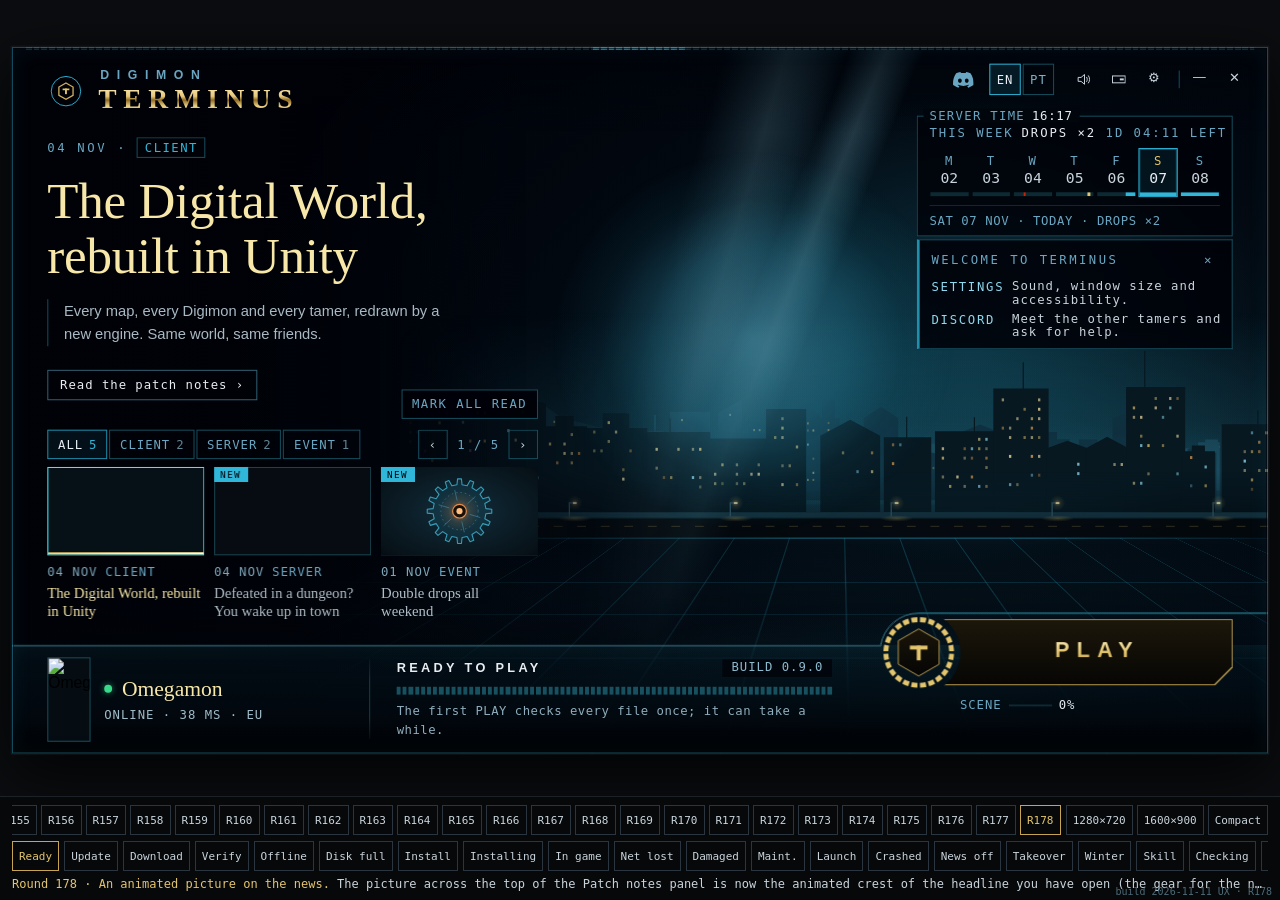
==== commit 02616a35: "Launcher notes tab: the 0.7.6 changes (EN + PT)" ====
--- a/launcher-src/mockup.html
+++ b/launcher-src/mockup.html
@@ -3337,18 +3337,18 @@
      RELEASE (R159 package): the rows say only what players really get in this release; no date, no "from" version (none is measured), and the
      number on the chip is the page's launcher version (LVER) only once it is real: see ver(). */
   (function(){var LV={en:{v:'LAUNCHER',meta:'5 CHANGES · NOT A GAME UPDATE',g:[['LAUNCHER',[
-        ['The week card shows the server time, with its time zone when it differs from yours.','SERVER TIME'],
-        ['The week strip shows each day’s events; pick a day to see them.','EVENTS'],
-        ['News and events say when they are loading or could not load, and you can try again from there.','NEWS'],
-        ['These notes show the version of the launcher you have.','NOTES'],
-        ['The patch notes show the story of the update you pick, and the build label follows the installed version.','BUILD']]]]},
+        ['You can now stop a download with CANCEL.','CANCEL'],
+        ['An update cut off half-way, by a crash or a power cut, is put right on the next start.','UPDATES'],
+        ['Support can make an error report with the launcher and game logs; your account details are hidden.','REPORT'],
+        ['The first time the launcher goes to the tray, it tells you where it is and how to close it.','TRAY'],
+        ['New look: crests on the news, a new server picture, a welcome card on the first start and larger text.','LOOK']]]]},
       pt:{v:'LAUNCHER',meta:'5 ALTERAÇÕES · O JOGO NÃO MUDA',g:[['LAUNCHER',[
-        ['O cartão da semana mostra a hora do servidor, com o fuso horário quando é diferente do teu.','HORA'],
-        ['A faixa da semana mostra os eventos de cada dia; escolhe um dia para os veres.','EVENTOS'],
-        ['As notícias e os eventos dizem quando estão a carregar ou não carregaram, e podes tentar outra vez dali.','NOTÍCIAS'],
-        ['Estas notas mostram a versão do launcher que tens.','NOTAS'],
-        ['As notas mostram a história da atualização que escolhes, e a versão mostrada acompanha a que está instalada.','VERSÃO']]]]}},
-      LD=[['new',''],['new',''],['chg',''],['fix',''],['fix','']],known=!window.TD_PROD,hooked=false,
+        ['Já podes parar uma transferência com CANCELAR.','CANCELAR'],
+        ['Uma atualização cortada a meio, por um erro ou uma falha de luz, é reparada no arranque seguinte.','REPARAR'],
+        ['O Suporte faz um relatório de erro com os registos do launcher e do jogo; os dados da tua conta ficam escondidos.','RELATÓRIO'],
+        ['Na primeira vez que o launcher vai para a área de notificação, diz-te onde está e como o fechar.','AVISO'],
+        ['Visual novo: brasões nas notícias, uma nova imagem do servidor, um cartão de boas-vindas no primeiro arranque e texto maior.','VISUAL']]]]}},
+      LD=[['new',''],['fix',''],['new',''],['chg',''],['new','']],known=!window.TD_PROD,hooked=false,
       SEL='#ynot u[data-a="relnotes"],#ribbon u,#psub u[data-a="notes"],.ys153 u[data-g="u"]',ret=null,busy=false;
     function on(){return W.classList.contains('r157')}
     /* the number on the chip. The mockup shows its own sample LVER. The shipped page (TD_PROD) starts with that same sample in LVER and gets the real
